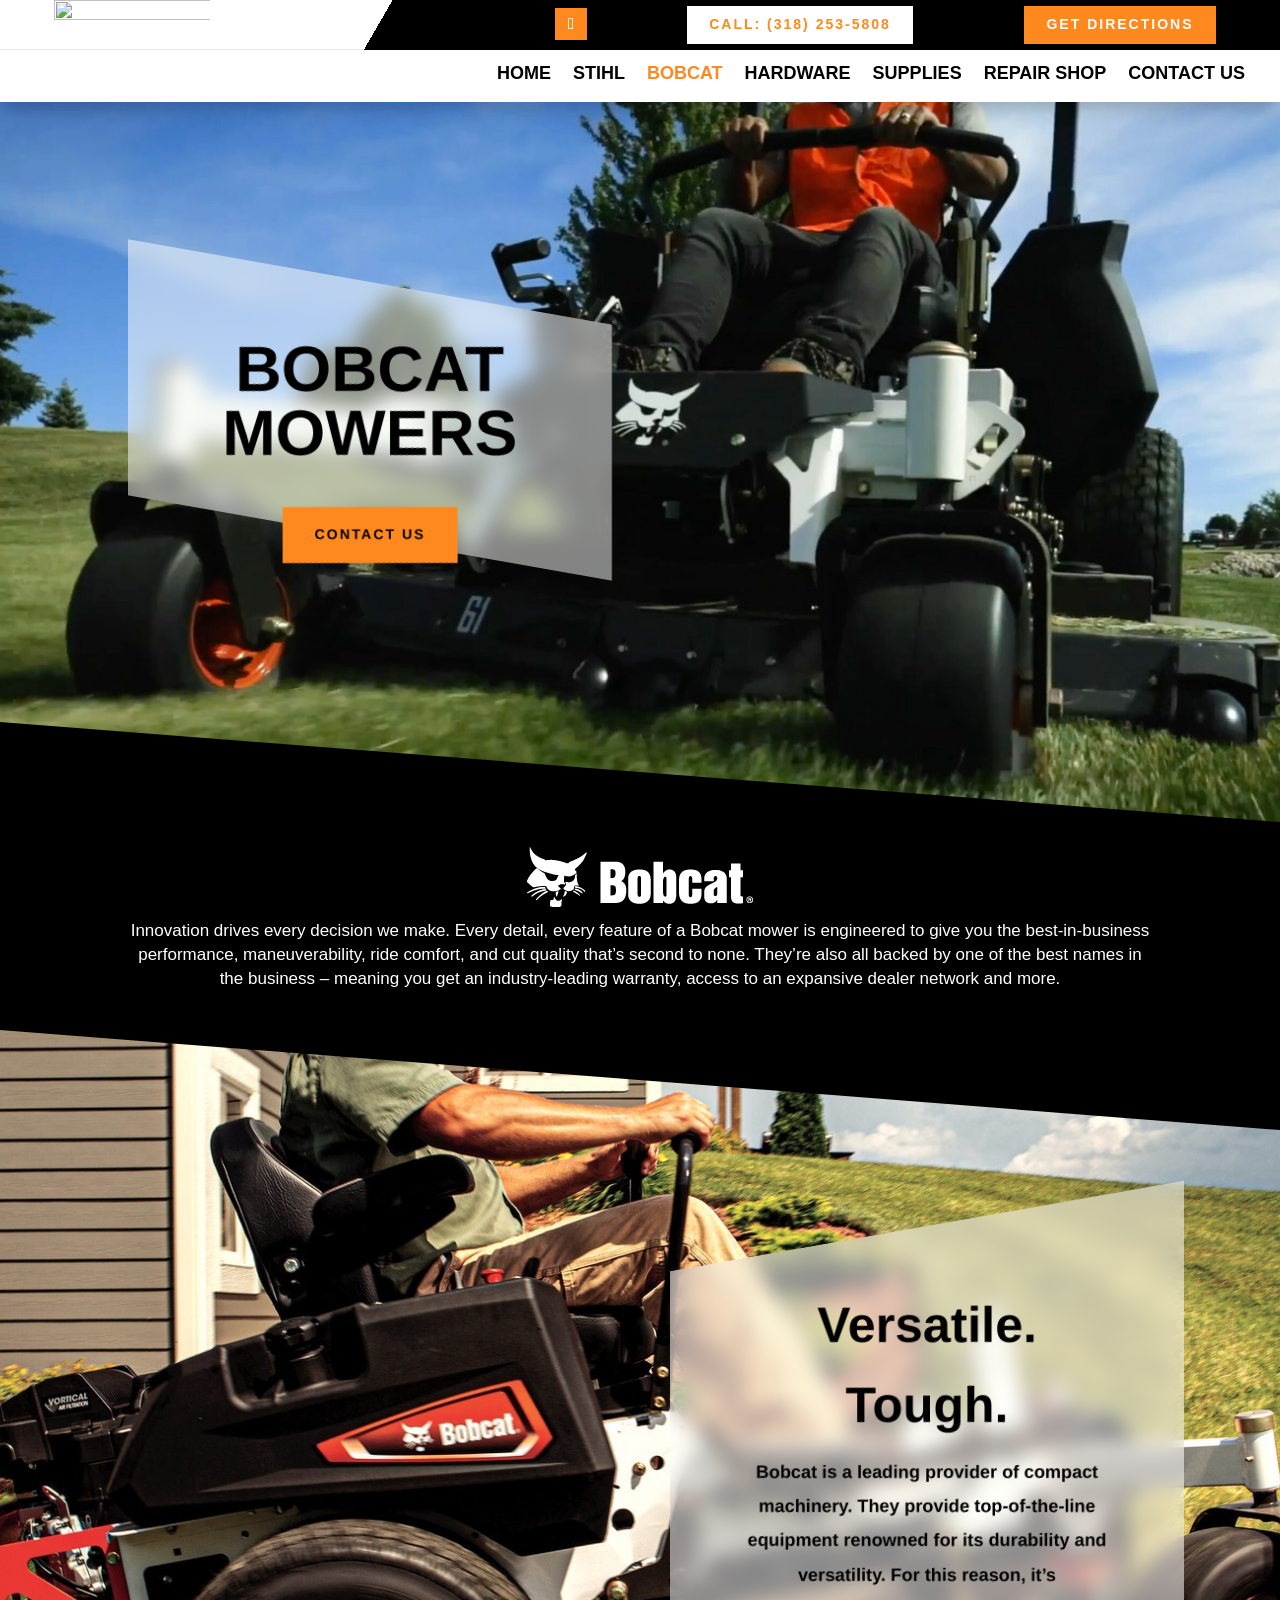
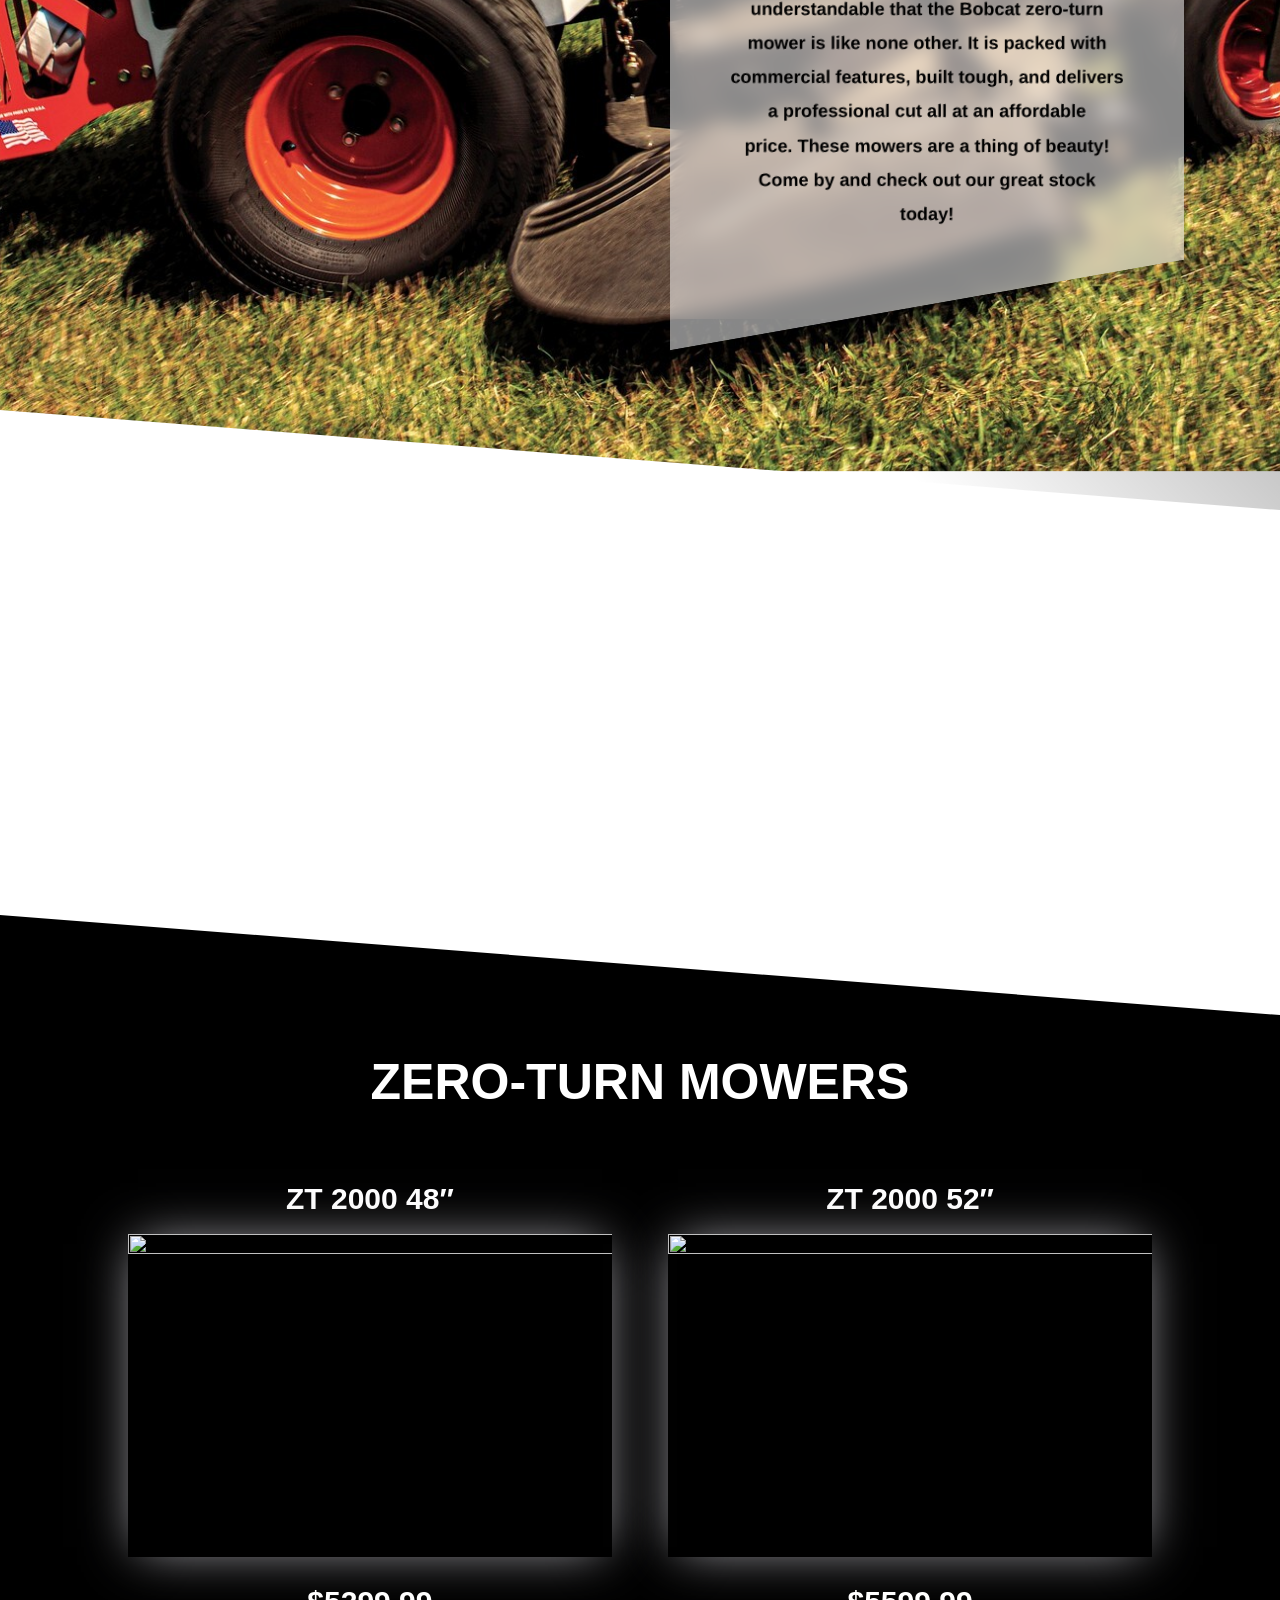
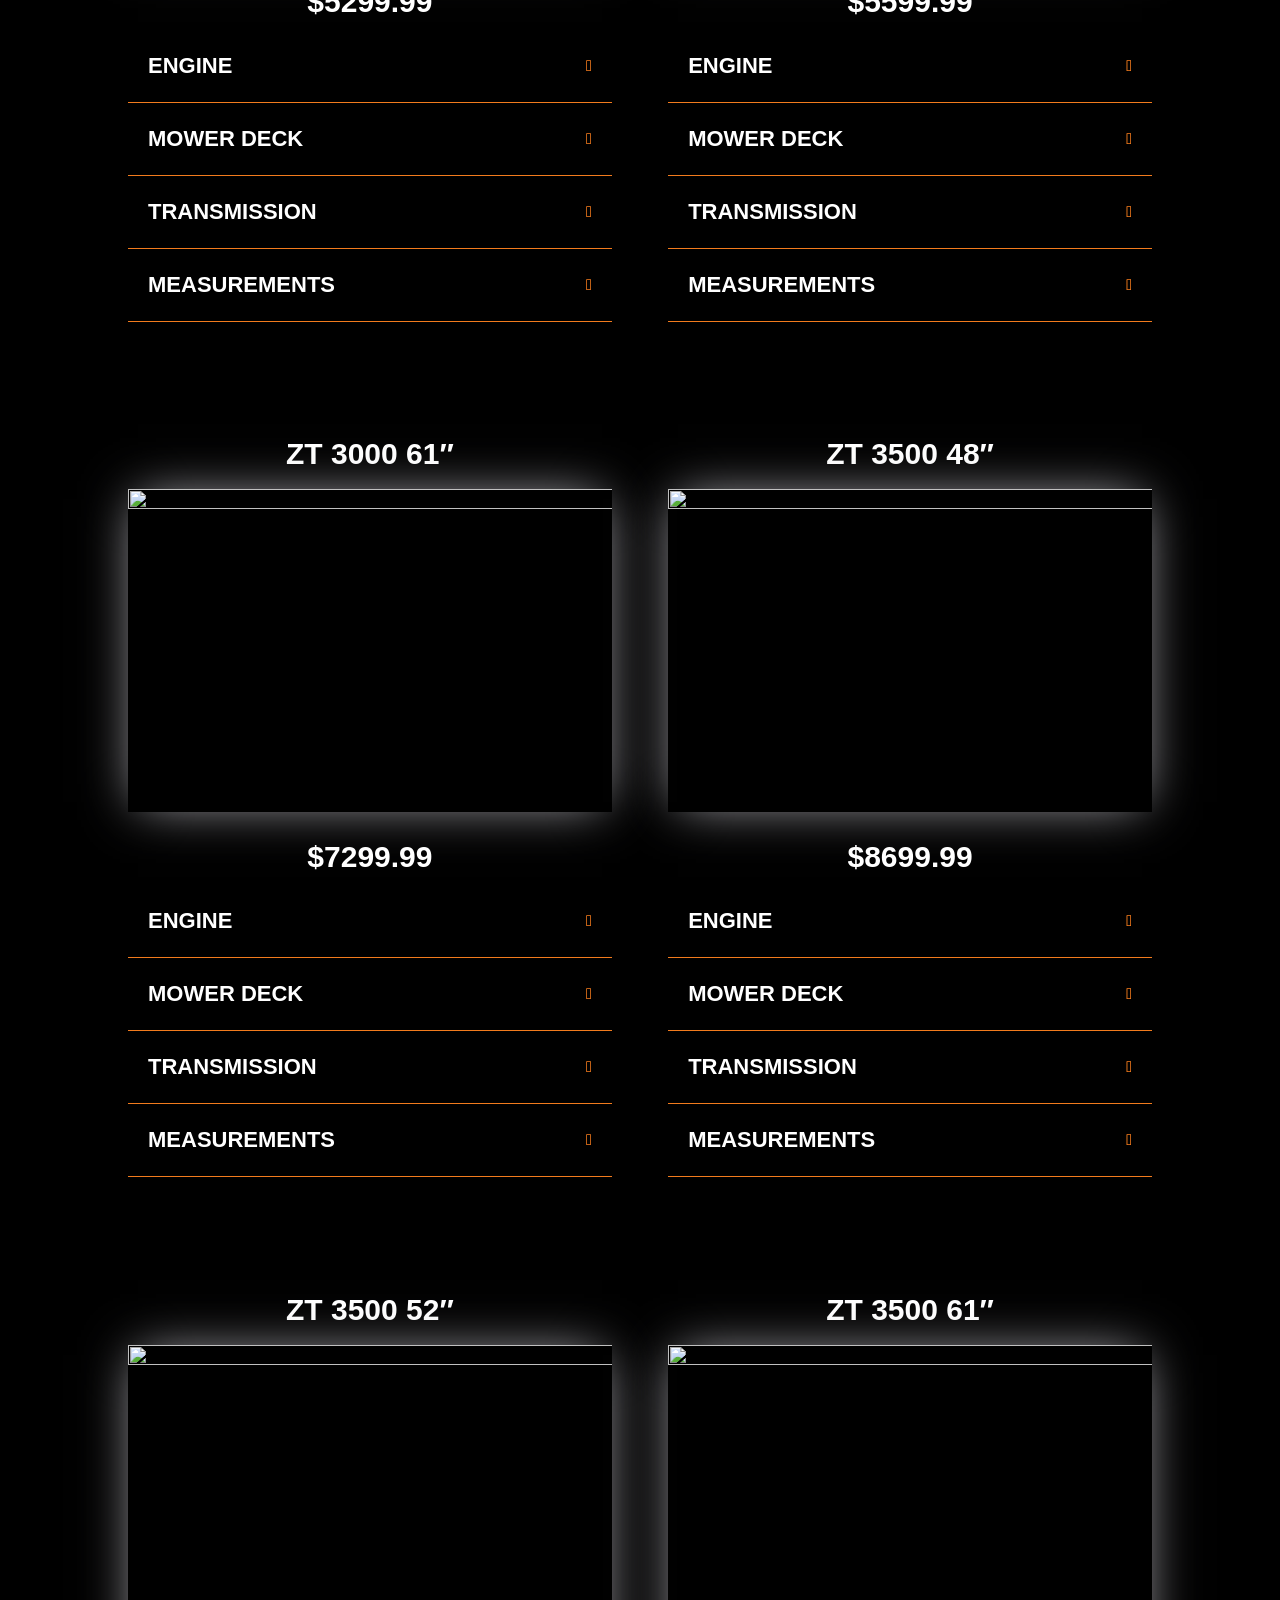
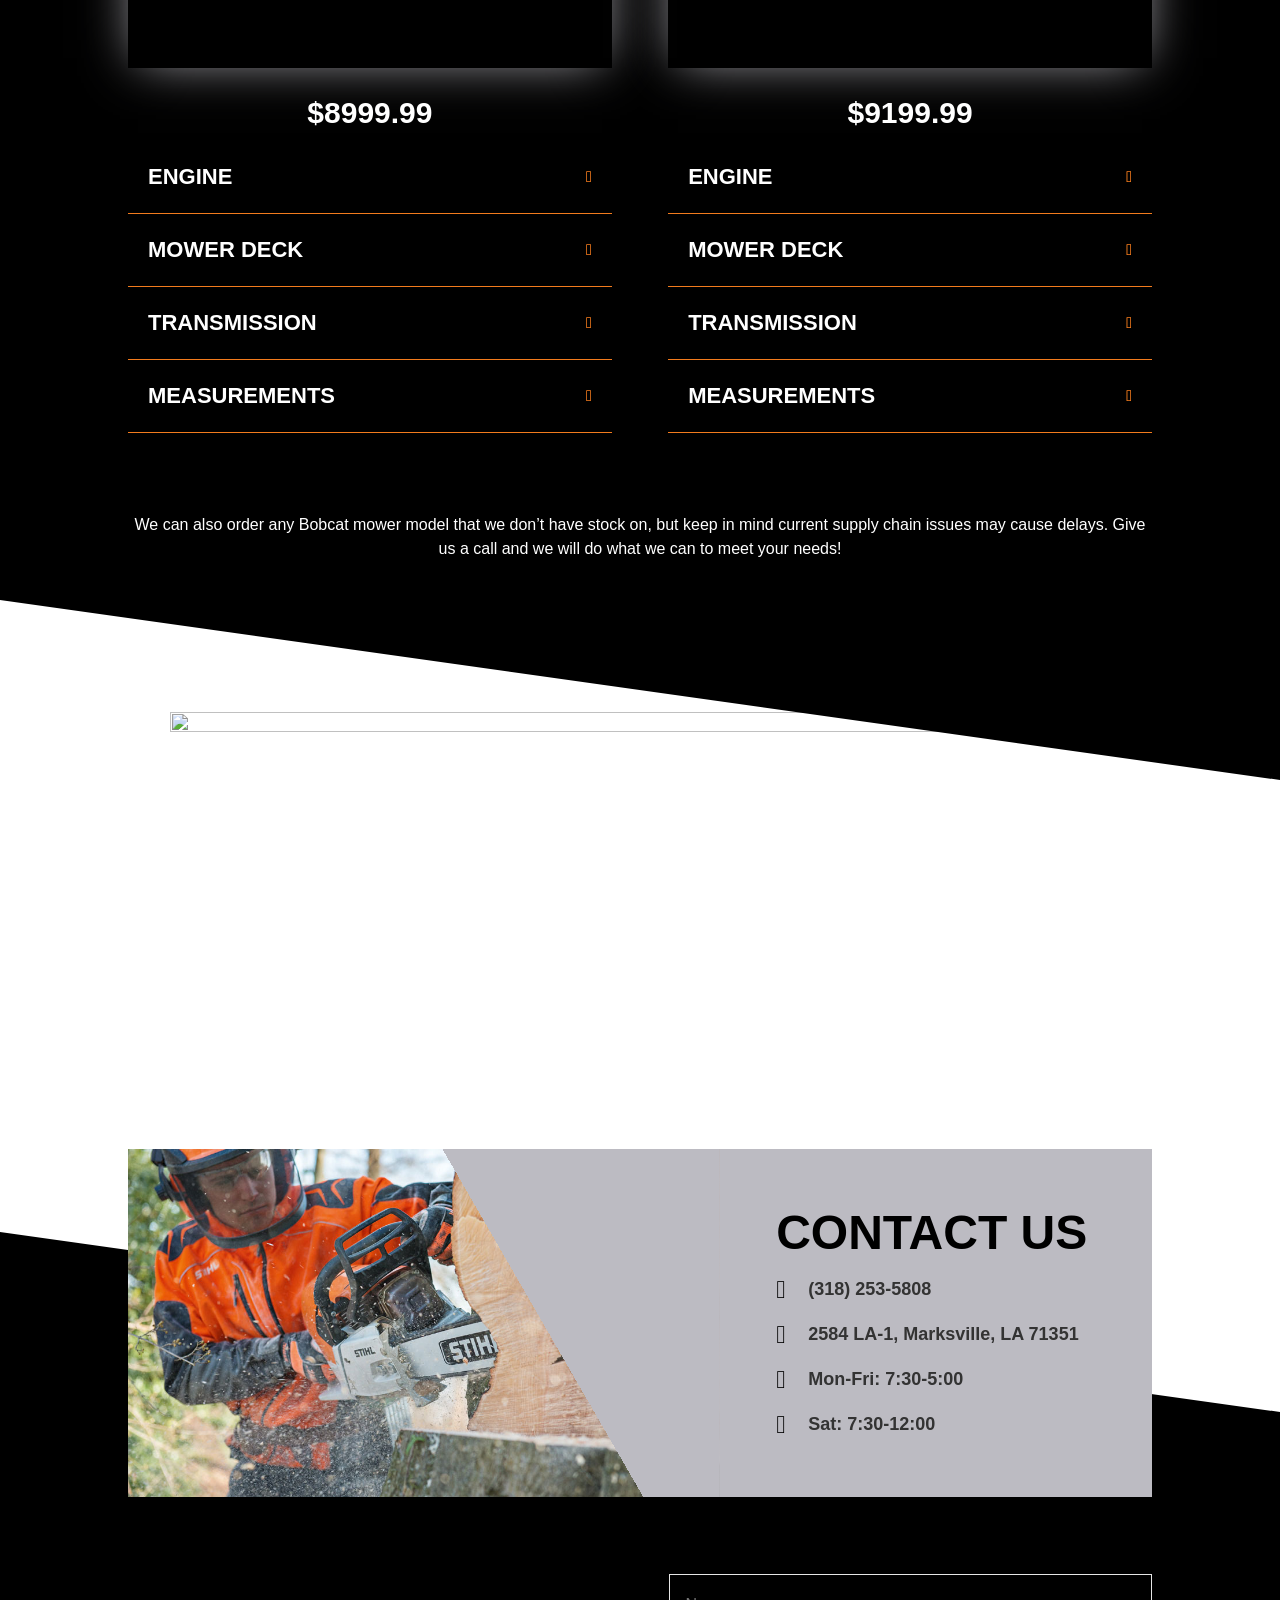
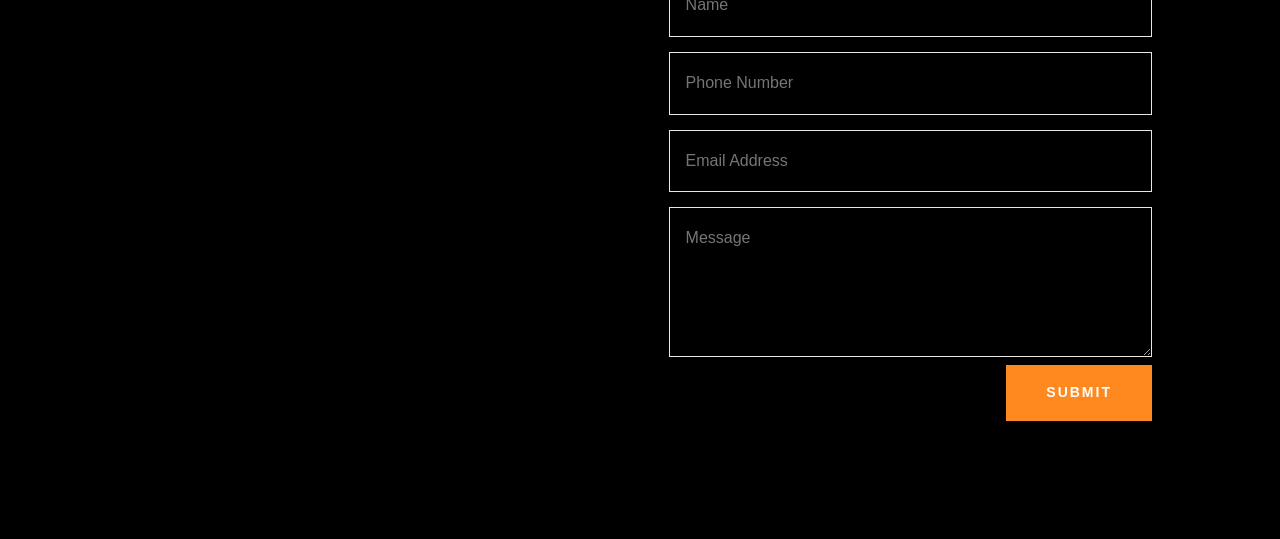
==== bobcat/index.html @ 649ed015 "Static mirror via httrack" ====
<!DOCTYPE html>
<html lang="en-US">

<!-- Mirrored from ivysla.com/bobcat/ by HTTrack Website Copier/3.x [XR&CO'2014], Tue, 16 Jun 2026 20:33:41 GMT -->
<!-- Added by HTTrack --><meta http-equiv="content-type" content="text/html;charset=UTF-8" /><!-- /Added by HTTrack -->
<head>
	<meta charset="UTF-8" />
<meta http-equiv="X-UA-Compatible" content="IE=edge">
	<link rel="pingback" href="../xmlrpc.html" />

	<script type="text/javascript">
		document.documentElement.className = 'js';
	</script>
	
	<title>Bobcat | IVY&#039;S</title>
<link rel="preconnect" href="https://fonts.gstatic.com/" crossorigin /><style id="et-divi-open-sans-inline-css">/* Original: https://fonts.googleapis.com/css?family=Open+Sans:300italic,400italic,600italic,700italic,800italic,400,300,600,700,800&#038;subset=latin,latin-ext&#038;display=swap *//* User Agent: Mozilla/5.0 (Unknown; Linux x86_64) AppleWebKit/538.1 (KHTML, like Gecko) Safari/538.1 Daum/4.1 */@font-face {font-family: 'Open Sans';font-style: italic;font-weight: 300;font-stretch: normal;font-display: swap;src: url(../../fonts.gstatic.com/s/opensans/v44/memQYaGs126MiZpBA-UFUIcVXSCEkx2cmqvXlWq8tWZ0Pw86hd0Rk5hkWV4exQ.ttf) format('truetype');}@font-face {font-family: 'Open Sans';font-style: italic;font-weight: 400;font-stretch: normal;font-display: swap;src: url(https://fonts.gstatic.com/s/opensans/v44/memQYaGs126MiZpBA-UFUIcVXSCEkx2cmqvXlWq8tWZ0Pw86hd0Rk8ZkWV4exQ.ttf) format('truetype');}@font-face {font-family: 'Open Sans';font-style: italic;font-weight: 600;font-stretch: normal;font-display: swap;src: url(https://fonts.gstatic.com/s/opensans/v44/memQYaGs126MiZpBA-UFUIcVXSCEkx2cmqvXlWq8tWZ0Pw86hd0RkxhjWV4exQ.ttf) format('truetype');}@font-face {font-family: 'Open Sans';font-style: italic;font-weight: 700;font-stretch: normal;font-display: swap;src: url(https://fonts.gstatic.com/s/opensans/v44/memQYaGs126MiZpBA-UFUIcVXSCEkx2cmqvXlWq8tWZ0Pw86hd0RkyFjWV4exQ.ttf) format('truetype');}@font-face {font-family: 'Open Sans';font-style: italic;font-weight: 800;font-stretch: normal;font-display: swap;src: url(https://fonts.gstatic.com/s/opensans/v44/memQYaGs126MiZpBA-UFUIcVXSCEkx2cmqvXlWq8tWZ0Pw86hd0Rk0ZjWV4exQ.ttf) format('truetype');}@font-face {font-family: 'Open Sans';font-style: normal;font-weight: 300;font-stretch: normal;font-display: swap;src: url(https://fonts.gstatic.com/s/opensans/v44/memSYaGs126MiZpBA-UvWbX2vVnXBbObj2OVZyOOSr4dVJWUgsiH0B4uaVc.ttf) format('truetype');}@font-face {font-family: 'Open Sans';font-style: normal;font-weight: 400;font-stretch: normal;font-display: swap;src: url(https://fonts.gstatic.com/s/opensans/v44/memSYaGs126MiZpBA-UvWbX2vVnXBbObj2OVZyOOSr4dVJWUgsjZ0B4uaVc.ttf) format('truetype');}@font-face {font-family: 'Open Sans';font-style: normal;font-weight: 600;font-stretch: normal;font-display: swap;src: url(https://fonts.gstatic.com/s/opensans/v44/memSYaGs126MiZpBA-UvWbX2vVnXBbObj2OVZyOOSr4dVJWUgsgH1x4uaVc.ttf) format('truetype');}@font-face {font-family: 'Open Sans';font-style: normal;font-weight: 700;font-stretch: normal;font-display: swap;src: url(https://fonts.gstatic.com/s/opensans/v44/memSYaGs126MiZpBA-UvWbX2vVnXBbObj2OVZyOOSr4dVJWUgsg-1x4uaVc.ttf) format('truetype');}@font-face {font-family: 'Open Sans';font-style: normal;font-weight: 800;font-stretch: normal;font-display: swap;src: url(https://fonts.gstatic.com/s/opensans/v44/memSYaGs126MiZpBA-UvWbX2vVnXBbObj2OVZyOOSr4dVJWUgshZ1x4uaVc.ttf) format('truetype');}/* User Agent: Mozilla/5.0 (Windows NT 6.1; WOW64; rv:27.0) Gecko/20100101 Firefox/27.0 */@font-face {font-family: 'Open Sans';font-style: italic;font-weight: 300;font-stretch: normal;font-display: swap;src: url(https://fonts.gstatic.com/s/opensans/v44/memQYaGs126MiZpBA-UFUIcVXSCEkx2cmqvXlWq8tWZ0Pw86hd0Rk5hkWV4exg.woff) format('woff');}@font-face {font-family: 'Open Sans';font-style: italic;font-weight: 400;font-stretch: normal;font-display: swap;src: url(https://fonts.gstatic.com/s/opensans/v44/memQYaGs126MiZpBA-UFUIcVXSCEkx2cmqvXlWq8tWZ0Pw86hd0Rk8ZkWV4exg.woff) format('woff');}@font-face {font-family: 'Open Sans';font-style: italic;font-weight: 600;font-stretch: normal;font-display: swap;src: url(https://fonts.gstatic.com/s/opensans/v44/memQYaGs126MiZpBA-UFUIcVXSCEkx2cmqvXlWq8tWZ0Pw86hd0RkxhjWV4exg.woff) format('woff');}@font-face {font-family: 'Open Sans';font-style: italic;font-weight: 700;font-stretch: normal;font-display: swap;src: url(https://fonts.gstatic.com/s/opensans/v44/memQYaGs126MiZpBA-UFUIcVXSCEkx2cmqvXlWq8tWZ0Pw86hd0RkyFjWV4exg.woff) format('woff');}@font-face {font-family: 'Open Sans';font-style: italic;font-weight: 800;font-stretch: normal;font-display: swap;src: url(https://fonts.gstatic.com/s/opensans/v44/memQYaGs126MiZpBA-UFUIcVXSCEkx2cmqvXlWq8tWZ0Pw86hd0Rk0ZjWV4exg.woff) format('woff');}@font-face {font-family: 'Open Sans';font-style: normal;font-weight: 300;font-stretch: normal;font-display: swap;src: url(https://fonts.gstatic.com/s/opensans/v44/memSYaGs126MiZpBA-UvWbX2vVnXBbObj2OVZyOOSr4dVJWUgsiH0B4uaVQ.woff) format('woff');}@font-face {font-family: 'Open Sans';font-style: normal;font-weight: 400;font-stretch: normal;font-display: swap;src: url(https://fonts.gstatic.com/s/opensans/v44/memSYaGs126MiZpBA-UvWbX2vVnXBbObj2OVZyOOSr4dVJWUgsjZ0B4uaVQ.woff) format('woff');}@font-face {font-family: 'Open Sans';font-style: normal;font-weight: 600;font-stretch: normal;font-display: swap;src: url(https://fonts.gstatic.com/s/opensans/v44/memSYaGs126MiZpBA-UvWbX2vVnXBbObj2OVZyOOSr4dVJWUgsgH1x4uaVQ.woff) format('woff');}@font-face {font-family: 'Open Sans';font-style: normal;font-weight: 700;font-stretch: normal;font-display: swap;src: url(https://fonts.gstatic.com/s/opensans/v44/memSYaGs126MiZpBA-UvWbX2vVnXBbObj2OVZyOOSr4dVJWUgsg-1x4uaVQ.woff) format('woff');}@font-face {font-family: 'Open Sans';font-style: normal;font-weight: 800;font-stretch: normal;font-display: swap;src: url(https://fonts.gstatic.com/s/opensans/v44/memSYaGs126MiZpBA-UvWbX2vVnXBbObj2OVZyOOSr4dVJWUgshZ1x4uaVQ.woff) format('woff');}/* User Agent: Mozilla/5.0 (Windows NT 6.3; rv:39.0) Gecko/20100101 Firefox/39.0 */@font-face {font-family: 'Open Sans';font-style: italic;font-weight: 300;font-stretch: normal;font-display: swap;src: url(https://fonts.gstatic.com/s/opensans/v44/memQYaGs126MiZpBA-UFUIcVXSCEkx2cmqvXlWq8tWZ0Pw86hd0Rk5hkWV4ewA.woff2) format('woff2');}@font-face {font-family: 'Open Sans';font-style: italic;font-weight: 400;font-stretch: normal;font-display: swap;src: url(https://fonts.gstatic.com/s/opensans/v44/memQYaGs126MiZpBA-UFUIcVXSCEkx2cmqvXlWq8tWZ0Pw86hd0Rk8ZkWV4ewA.woff2) format('woff2');}@font-face {font-family: 'Open Sans';font-style: italic;font-weight: 600;font-stretch: normal;font-display: swap;src: url(https://fonts.gstatic.com/s/opensans/v44/memQYaGs126MiZpBA-UFUIcVXSCEkx2cmqvXlWq8tWZ0Pw86hd0RkxhjWV4ewA.woff2) format('woff2');}@font-face {font-family: 'Open Sans';font-style: italic;font-weight: 700;font-stretch: normal;font-display: swap;src: url(https://fonts.gstatic.com/s/opensans/v44/memQYaGs126MiZpBA-UFUIcVXSCEkx2cmqvXlWq8tWZ0Pw86hd0RkyFjWV4ewA.woff2) format('woff2');}@font-face {font-family: 'Open Sans';font-style: italic;font-weight: 800;font-stretch: normal;font-display: swap;src: url(https://fonts.gstatic.com/s/opensans/v44/memQYaGs126MiZpBA-UFUIcVXSCEkx2cmqvXlWq8tWZ0Pw86hd0Rk0ZjWV4ewA.woff2) format('woff2');}@font-face {font-family: 'Open Sans';font-style: normal;font-weight: 300;font-stretch: normal;font-display: swap;src: url(https://fonts.gstatic.com/s/opensans/v44/memSYaGs126MiZpBA-UvWbX2vVnXBbObj2OVZyOOSr4dVJWUgsiH0B4uaVI.woff2) format('woff2');}@font-face {font-family: 'Open Sans';font-style: normal;font-weight: 400;font-stretch: normal;font-display: swap;src: url(https://fonts.gstatic.com/s/opensans/v44/memSYaGs126MiZpBA-UvWbX2vVnXBbObj2OVZyOOSr4dVJWUgsjZ0B4uaVI.woff2) format('woff2');}@font-face {font-family: 'Open Sans';font-style: normal;font-weight: 600;font-stretch: normal;font-display: swap;src: url(https://fonts.gstatic.com/s/opensans/v44/memSYaGs126MiZpBA-UvWbX2vVnXBbObj2OVZyOOSr4dVJWUgsgH1x4uaVI.woff2) format('woff2');}@font-face {font-family: 'Open Sans';font-style: normal;font-weight: 700;font-stretch: normal;font-display: swap;src: url(https://fonts.gstatic.com/s/opensans/v44/memSYaGs126MiZpBA-UvWbX2vVnXBbObj2OVZyOOSr4dVJWUgsg-1x4uaVI.woff2) format('woff2');}@font-face {font-family: 'Open Sans';font-style: normal;font-weight: 800;font-stretch: normal;font-display: swap;src: url(https://fonts.gstatic.com/s/opensans/v44/memSYaGs126MiZpBA-UvWbX2vVnXBbObj2OVZyOOSr4dVJWUgshZ1x4uaVI.woff2) format('woff2');}</style><style id="et-builder-googlefonts-cached-inline">/* Original: https://fonts.googleapis.com/css?family=Work+Sans:100,200,300,regular,500,600,700,800,900,100italic,200italic,300italic,italic,500italic,600italic,700italic,800italic,900italic|IBM+Plex+Sans:100,100italic,200,200italic,300,300italic,regular,italic,500,500italic,600,600italic,700,700italic|Poppins:100,100italic,200,200italic,300,300italic,regular,italic,500,500italic,600,600italic,700,700italic,800,800italic,900,900italic&#038;subset=latin,latin-ext&#038;display=swap *//* User Agent: Mozilla/5.0 (Unknown; Linux x86_64) AppleWebKit/538.1 (KHTML, like Gecko) Safari/538.1 Daum/4.1 */@font-face {font-family: 'IBM Plex Sans';font-style: italic;font-weight: 100;font-stretch: normal;font-display: swap;src: url(../../fonts.gstatic.com/s/ibmplexsans/v23/zYXEKVElMYYaJe8bpLHnCwDKhdTEG46kmUZQCX598fQbM4jw8V78x9OWIhqbQpg0voc.ttf) format('truetype');}@font-face {font-family: 'IBM Plex Sans';font-style: italic;font-weight: 200;font-stretch: normal;font-display: swap;src: url(https://fonts.gstatic.com/s/ibmplexsans/v23/zYXEKVElMYYaJe8bpLHnCwDKhdTEG46kmUZQCX598fQbM4jw8V78x9OWIhobQ5g0voc.ttf) format('truetype');}@font-face {font-family: 'IBM Plex Sans';font-style: italic;font-weight: 300;font-stretch: normal;font-display: swap;src: url(https://fonts.gstatic.com/s/ibmplexsans/v23/zYXEKVElMYYaJe8bpLHnCwDKhdTEG46kmUZQCX598fQbM4jw8V78x9OWIhrFQ5g0voc.ttf) format('truetype');}@font-face {font-family: 'IBM Plex Sans';font-style: italic;font-weight: 400;font-stretch: normal;font-display: swap;src: url(https://fonts.gstatic.com/s/ibmplexsans/v23/zYXEKVElMYYaJe8bpLHnCwDKhdTEG46kmUZQCX598fQbM4jw8V78x9OWIhqbQ5g0voc.ttf) format('truetype');}@font-face {font-family: 'IBM Plex Sans';font-style: italic;font-weight: 500;font-stretch: normal;font-display: swap;src: url(https://fonts.gstatic.com/s/ibmplexsans/v23/zYXEKVElMYYaJe8bpLHnCwDKhdTEG46kmUZQCX598fQbM4jw8V78x9OWIhqpQ5g0voc.ttf) format('truetype');}@font-face {font-family: 'IBM Plex Sans';font-style: italic;font-weight: 600;font-stretch: normal;font-display: swap;src: url(https://fonts.gstatic.com/s/ibmplexsans/v23/zYXEKVElMYYaJe8bpLHnCwDKhdTEG46kmUZQCX598fQbM4jw8V78x9OWIhpFRJg0voc.ttf) format('truetype');}@font-face {font-family: 'IBM Plex Sans';font-style: italic;font-weight: 700;font-stretch: normal;font-display: swap;src: url(https://fonts.gstatic.com/s/ibmplexsans/v23/zYXEKVElMYYaJe8bpLHnCwDKhdTEG46kmUZQCX598fQbM4jw8V78x9OWIhp8RJg0voc.ttf) format('truetype');}@font-face {font-family: 'IBM Plex Sans';font-style: normal;font-weight: 100;font-stretch: normal;font-display: swap;src: url(https://fonts.gstatic.com/s/ibmplexsans/v23/zYXGKVElMYYaJe8bpLHnCwDKr932-G7dytD-Dmu1swZSAXcomDVmadSD6lhDCag9.ttf) format('truetype');}@font-face {font-family: 'IBM Plex Sans';font-style: normal;font-weight: 200;font-stretch: normal;font-display: swap;src: url(https://fonts.gstatic.com/s/ibmplexsans/v23/zYXGKVElMYYaJe8bpLHnCwDKr932-G7dytD-Dmu1swZSAXcomDVmadSDallDCag9.ttf) format('truetype');}@font-face {font-family: 'IBM Plex Sans';font-style: normal;font-weight: 300;font-stretch: normal;font-display: swap;src: url(https://fonts.gstatic.com/s/ibmplexsans/v23/zYXGKVElMYYaJe8bpLHnCwDKr932-G7dytD-Dmu1swZSAXcomDVmadSDtFlDCag9.ttf) format('truetype');}@font-face {font-family: 'IBM Plex Sans';font-style: normal;font-weight: 400;font-stretch: normal;font-display: swap;src: url(https://fonts.gstatic.com/s/ibmplexsans/v23/zYXGKVElMYYaJe8bpLHnCwDKr932-G7dytD-Dmu1swZSAXcomDVmadSD6llDCag9.ttf) format('truetype');}@font-face {font-family: 'IBM Plex Sans';font-style: normal;font-weight: 500;font-stretch: normal;font-display: swap;src: url(https://fonts.gstatic.com/s/ibmplexsans/v23/zYXGKVElMYYaJe8bpLHnCwDKr932-G7dytD-Dmu1swZSAXcomDVmadSD2FlDCag9.ttf) format('truetype');}@font-face {font-family: 'IBM Plex Sans';font-style: normal;font-weight: 600;font-stretch: normal;font-display: swap;src: url(https://fonts.gstatic.com/s/ibmplexsans/v23/zYXGKVElMYYaJe8bpLHnCwDKr932-G7dytD-Dmu1swZSAXcomDVmadSDNF5DCag9.ttf) format('truetype');}@font-face {font-family: 'IBM Plex Sans';font-style: normal;font-weight: 700;font-stretch: normal;font-display: swap;src: url(https://fonts.gstatic.com/s/ibmplexsans/v23/zYXGKVElMYYaJe8bpLHnCwDKr932-G7dytD-Dmu1swZSAXcomDVmadSDDV5DCag9.ttf) format('truetype');}@font-face {font-family: 'Poppins';font-style: italic;font-weight: 100;font-display: swap;src: url(https://fonts.gstatic.com/s/poppins/v24/pxiAyp8kv8JHgFVrJJLmE0tMMPc.ttf) format('truetype');}@font-face {font-family: 'Poppins';font-style: italic;font-weight: 200;font-display: swap;src: url(https://fonts.gstatic.com/s/poppins/v24/pxiDyp8kv8JHgFVrJJLmv1pVGdeL.ttf) format('truetype');}@font-face {font-family: 'Poppins';font-style: italic;font-weight: 300;font-display: swap;src: url(https://fonts.gstatic.com/s/poppins/v24/pxiDyp8kv8JHgFVrJJLm21lVGdeL.ttf) format('truetype');}@font-face {font-family: 'Poppins';font-style: italic;font-weight: 400;font-display: swap;src: url(https://fonts.gstatic.com/s/poppins/v24/pxiGyp8kv8JHgFVrJJLufntF.ttf) format('truetype');}@font-face {font-family: 'Poppins';font-style: italic;font-weight: 500;font-display: swap;src: url(https://fonts.gstatic.com/s/poppins/v24/pxiDyp8kv8JHgFVrJJLmg1hVGdeL.ttf) format('truetype');}@font-face {font-family: 'Poppins';font-style: italic;font-weight: 600;font-display: swap;src: url(https://fonts.gstatic.com/s/poppins/v24/pxiDyp8kv8JHgFVrJJLmr19VGdeL.ttf) format('truetype');}@font-face {font-family: 'Poppins';font-style: italic;font-weight: 700;font-display: swap;src: url(https://fonts.gstatic.com/s/poppins/v24/pxiDyp8kv8JHgFVrJJLmy15VGdeL.ttf) format('truetype');}@font-face {font-family: 'Poppins';font-style: italic;font-weight: 800;font-display: swap;src: url(https://fonts.gstatic.com/s/poppins/v24/pxiDyp8kv8JHgFVrJJLm111VGdeL.ttf) format('truetype');}@font-face {font-family: 'Poppins';font-style: italic;font-weight: 900;font-display: swap;src: url(https://fonts.gstatic.com/s/poppins/v24/pxiDyp8kv8JHgFVrJJLm81xVGdeL.ttf) format('truetype');}@font-face {font-family: 'Poppins';font-style: normal;font-weight: 100;font-display: swap;src: url(https://fonts.gstatic.com/s/poppins/v24/pxiGyp8kv8JHgFVrLPTufntF.ttf) format('truetype');}@font-face {font-family: 'Poppins';font-style: normal;font-weight: 200;font-display: swap;src: url(https://fonts.gstatic.com/s/poppins/v24/pxiByp8kv8JHgFVrLFj_Z1JlEA.ttf) format('truetype');}@font-face {font-family: 'Poppins';font-style: normal;font-weight: 300;font-display: swap;src: url(https://fonts.gstatic.com/s/poppins/v24/pxiByp8kv8JHgFVrLDz8Z1JlEA.ttf) format('truetype');}@font-face {font-family: 'Poppins';font-style: normal;font-weight: 400;font-display: swap;src: url(https://fonts.gstatic.com/s/poppins/v24/pxiEyp8kv8JHgFVrJJnedw.ttf) format('truetype');}@font-face {font-family: 'Poppins';font-style: normal;font-weight: 500;font-display: swap;src: url(https://fonts.gstatic.com/s/poppins/v24/pxiByp8kv8JHgFVrLGT9Z1JlEA.ttf) format('truetype');}@font-face {font-family: 'Poppins';font-style: normal;font-weight: 600;font-display: swap;src: url(https://fonts.gstatic.com/s/poppins/v24/pxiByp8kv8JHgFVrLEj6Z1JlEA.ttf) format('truetype');}@font-face {font-family: 'Poppins';font-style: normal;font-weight: 700;font-display: swap;src: url(https://fonts.gstatic.com/s/poppins/v24/pxiByp8kv8JHgFVrLCz7Z1JlEA.ttf) format('truetype');}@font-face {font-family: 'Poppins';font-style: normal;font-weight: 800;font-display: swap;src: url(https://fonts.gstatic.com/s/poppins/v24/pxiByp8kv8JHgFVrLDD4Z1JlEA.ttf) format('truetype');}@font-face {font-family: 'Poppins';font-style: normal;font-weight: 900;font-display: swap;src: url(https://fonts.gstatic.com/s/poppins/v24/pxiByp8kv8JHgFVrLBT5Z1JlEA.ttf) format('truetype');}@font-face {font-family: 'Work Sans';font-style: italic;font-weight: 100;font-display: swap;src: url(https://fonts.gstatic.com/s/worksans/v24/QGY9z_wNahGAdqQ43Rh_ebrnlwyYfEPxPoGU3mo5qofd.ttf) format('truetype');}@font-face {font-family: 'Work Sans';font-style: italic;font-weight: 200;font-display: swap;src: url(https://fonts.gstatic.com/s/worksans/v24/QGY9z_wNahGAdqQ43Rh_ebrnlwyYfEPxPoGUXms5qofd.ttf) format('truetype');}@font-face {font-family: 'Work Sans';font-style: italic;font-weight: 300;font-display: swap;src: url(https://fonts.gstatic.com/s/worksans/v24/QGY9z_wNahGAdqQ43Rh_ebrnlwyYfEPxPoGUgGs5qofd.ttf) format('truetype');}@font-face {font-family: 'Work Sans';font-style: italic;font-weight: 400;font-display: swap;src: url(https://fonts.gstatic.com/s/worksans/v24/QGY9z_wNahGAdqQ43Rh_ebrnlwyYfEPxPoGU3ms5qofd.ttf) format('truetype');}@font-face {font-family: 'Work Sans';font-style: italic;font-weight: 500;font-display: swap;src: url(https://fonts.gstatic.com/s/worksans/v24/QGY9z_wNahGAdqQ43Rh_ebrnlwyYfEPxPoGU7Gs5qofd.ttf) format('truetype');}@font-face {font-family: 'Work Sans';font-style: italic;font-weight: 600;font-display: swap;src: url(https://fonts.gstatic.com/s/worksans/v24/QGY9z_wNahGAdqQ43Rh_ebrnlwyYfEPxPoGUAGw5qofd.ttf) format('truetype');}@font-face {font-family: 'Work Sans';font-style: italic;font-weight: 700;font-display: swap;src: url(https://fonts.gstatic.com/s/worksans/v24/QGY9z_wNahGAdqQ43Rh_ebrnlwyYfEPxPoGUOWw5qofd.ttf) format('truetype');}@font-face {font-family: 'Work Sans';font-style: italic;font-weight: 800;font-display: swap;src: url(https://fonts.gstatic.com/s/worksans/v24/QGY9z_wNahGAdqQ43Rh_ebrnlwyYfEPxPoGUXmw5qofd.ttf) format('truetype');}@font-face {font-family: 'Work Sans';font-style: italic;font-weight: 900;font-display: swap;src: url(https://fonts.gstatic.com/s/worksans/v24/QGY9z_wNahGAdqQ43Rh_ebrnlwyYfEPxPoGUd2w5qofd.ttf) format('truetype');}@font-face {font-family: 'Work Sans';font-style: normal;font-weight: 100;font-display: swap;src: url(https://fonts.gstatic.com/s/worksans/v24/QGY_z_wNahGAdqQ43RhVcIgYT2Xz5u32K0nWBiEJow.ttf) format('truetype');}@font-face {font-family: 'Work Sans';font-style: normal;font-weight: 200;font-display: swap;src: url(https://fonts.gstatic.com/s/worksans/v24/QGY_z_wNahGAdqQ43RhVcIgYT2Xz5u32K8nXBiEJow.ttf) format('truetype');}@font-face {font-family: 'Work Sans';font-style: normal;font-weight: 300;font-display: swap;src: url(https://fonts.gstatic.com/s/worksans/v24/QGY_z_wNahGAdqQ43RhVcIgYT2Xz5u32KxfXBiEJow.ttf) format('truetype');}@font-face {font-family: 'Work Sans';font-style: normal;font-weight: 400;font-display: swap;src: url(https://fonts.gstatic.com/s/worksans/v24/QGY_z_wNahGAdqQ43RhVcIgYT2Xz5u32K0nXBiEJow.ttf) format('truetype');}@font-face {font-family: 'Work Sans';font-style: normal;font-weight: 500;font-display: swap;src: url(https://fonts.gstatic.com/s/worksans/v24/QGY_z_wNahGAdqQ43RhVcIgYT2Xz5u32K3vXBiEJow.ttf) format('truetype');}@font-face {font-family: 'Work Sans';font-style: normal;font-weight: 600;font-display: swap;src: url(https://fonts.gstatic.com/s/worksans/v24/QGY_z_wNahGAdqQ43RhVcIgYT2Xz5u32K5fQBiEJow.ttf) format('truetype');}@font-face {font-family: 'Work Sans';font-style: normal;font-weight: 700;font-display: swap;src: url(https://fonts.gstatic.com/s/worksans/v24/QGY_z_wNahGAdqQ43RhVcIgYT2Xz5u32K67QBiEJow.ttf) format('truetype');}@font-face {font-family: 'Work Sans';font-style: normal;font-weight: 800;font-display: swap;src: url(https://fonts.gstatic.com/s/worksans/v24/QGY_z_wNahGAdqQ43RhVcIgYT2Xz5u32K8nQBiEJow.ttf) format('truetype');}@font-face {font-family: 'Work Sans';font-style: normal;font-weight: 900;font-display: swap;src: url(https://fonts.gstatic.com/s/worksans/v24/QGY_z_wNahGAdqQ43RhVcIgYT2Xz5u32K-DQBiEJow.ttf) format('truetype');}/* User Agent: Mozilla/5.0 (Windows NT 6.1; WOW64; rv:27.0) Gecko/20100101 Firefox/27.0 */@font-face {font-family: 'IBM Plex Sans';font-style: italic;font-weight: 100;font-stretch: normal;font-display: swap;src: url(https://fonts.gstatic.com/s/ibmplexsans/v23/zYXEKVElMYYaJe8bpLHnCwDKhdTEG46kmUZQCX598fQbM4jw8V78x9OWIhqbQpg0voQ.woff) format('woff');}@font-face {font-family: 'IBM Plex Sans';font-style: italic;font-weight: 200;font-stretch: normal;font-display: swap;src: url(https://fonts.gstatic.com/s/ibmplexsans/v23/zYXEKVElMYYaJe8bpLHnCwDKhdTEG46kmUZQCX598fQbM4jw8V78x9OWIhobQ5g0voQ.woff) format('woff');}@font-face {font-family: 'IBM Plex Sans';font-style: italic;font-weight: 300;font-stretch: normal;font-display: swap;src: url(https://fonts.gstatic.com/s/ibmplexsans/v23/zYXEKVElMYYaJe8bpLHnCwDKhdTEG46kmUZQCX598fQbM4jw8V78x9OWIhrFQ5g0voQ.woff) format('woff');}@font-face {font-family: 'IBM Plex Sans';font-style: italic;font-weight: 400;font-stretch: normal;font-display: swap;src: url(https://fonts.gstatic.com/s/ibmplexsans/v23/zYXEKVElMYYaJe8bpLHnCwDKhdTEG46kmUZQCX598fQbM4jw8V78x9OWIhqbQ5g0voQ.woff) format('woff');}@font-face {font-family: 'IBM Plex Sans';font-style: italic;font-weight: 500;font-stretch: normal;font-display: swap;src: url(https://fonts.gstatic.com/s/ibmplexsans/v23/zYXEKVElMYYaJe8bpLHnCwDKhdTEG46kmUZQCX598fQbM4jw8V78x9OWIhqpQ5g0voQ.woff) format('woff');}@font-face {font-family: 'IBM Plex Sans';font-style: italic;font-weight: 600;font-stretch: normal;font-display: swap;src: url(https://fonts.gstatic.com/s/ibmplexsans/v23/zYXEKVElMYYaJe8bpLHnCwDKhdTEG46kmUZQCX598fQbM4jw8V78x9OWIhpFRJg0voQ.woff) format('woff');}@font-face {font-family: 'IBM Plex Sans';font-style: italic;font-weight: 700;font-stretch: normal;font-display: swap;src: url(https://fonts.gstatic.com/s/ibmplexsans/v23/zYXEKVElMYYaJe8bpLHnCwDKhdTEG46kmUZQCX598fQbM4jw8V78x9OWIhp8RJg0voQ.woff) format('woff');}@font-face {font-family: 'IBM Plex Sans';font-style: normal;font-weight: 100;font-stretch: normal;font-display: swap;src: url(https://fonts.gstatic.com/s/ibmplexsans/v23/zYXGKVElMYYaJe8bpLHnCwDKr932-G7dytD-Dmu1swZSAXcomDVmadSD6lhDCag-.woff) format('woff');}@font-face {font-family: 'IBM Plex Sans';font-style: normal;font-weight: 200;font-stretch: normal;font-display: swap;src: url(https://fonts.gstatic.com/s/ibmplexsans/v23/zYXGKVElMYYaJe8bpLHnCwDKr932-G7dytD-Dmu1swZSAXcomDVmadSDallDCag-.woff) format('woff');}@font-face {font-family: 'IBM Plex Sans';font-style: normal;font-weight: 300;font-stretch: normal;font-display: swap;src: url(https://fonts.gstatic.com/s/ibmplexsans/v23/zYXGKVElMYYaJe8bpLHnCwDKr932-G7dytD-Dmu1swZSAXcomDVmadSDtFlDCag-.woff) format('woff');}@font-face {font-family: 'IBM Plex Sans';font-style: normal;font-weight: 400;font-stretch: normal;font-display: swap;src: url(https://fonts.gstatic.com/s/ibmplexsans/v23/zYXGKVElMYYaJe8bpLHnCwDKr932-G7dytD-Dmu1swZSAXcomDVmadSD6llDCag-.woff) format('woff');}@font-face {font-family: 'IBM Plex Sans';font-style: normal;font-weight: 500;font-stretch: normal;font-display: swap;src: url(https://fonts.gstatic.com/s/ibmplexsans/v23/zYXGKVElMYYaJe8bpLHnCwDKr932-G7dytD-Dmu1swZSAXcomDVmadSD2FlDCag-.woff) format('woff');}@font-face {font-family: 'IBM Plex Sans';font-style: normal;font-weight: 600;font-stretch: normal;font-display: swap;src: url(https://fonts.gstatic.com/s/ibmplexsans/v23/zYXGKVElMYYaJe8bpLHnCwDKr932-G7dytD-Dmu1swZSAXcomDVmadSDNF5DCag-.woff) format('woff');}@font-face {font-family: 'IBM Plex Sans';font-style: normal;font-weight: 700;font-stretch: normal;font-display: swap;src: url(https://fonts.gstatic.com/s/ibmplexsans/v23/zYXGKVElMYYaJe8bpLHnCwDKr932-G7dytD-Dmu1swZSAXcomDVmadSDDV5DCag-.woff) format('woff');}@font-face {font-family: 'Poppins';font-style: italic;font-weight: 100;font-display: swap;src: url(https://fonts.gstatic.com/s/poppins/v24/pxiAyp8kv8JHgFVrJJLmE0tMMPQ.woff) format('woff');}@font-face {font-family: 'Poppins';font-style: italic;font-weight: 200;font-display: swap;src: url(https://fonts.gstatic.com/s/poppins/v24/pxiDyp8kv8JHgFVrJJLmv1pVGdeI.woff) format('woff');}@font-face {font-family: 'Poppins';font-style: italic;font-weight: 300;font-display: swap;src: url(https://fonts.gstatic.com/s/poppins/v24/pxiDyp8kv8JHgFVrJJLm21lVGdeI.woff) format('woff');}@font-face {font-family: 'Poppins';font-style: italic;font-weight: 400;font-display: swap;src: url(https://fonts.gstatic.com/s/poppins/v24/pxiGyp8kv8JHgFVrJJLufntG.woff) format('woff');}@font-face {font-family: 'Poppins';font-style: italic;font-weight: 500;font-display: swap;src: url(https://fonts.gstatic.com/s/poppins/v24/pxiDyp8kv8JHgFVrJJLmg1hVGdeI.woff) format('woff');}@font-face {font-family: 'Poppins';font-style: italic;font-weight: 600;font-display: swap;src: url(https://fonts.gstatic.com/s/poppins/v24/pxiDyp8kv8JHgFVrJJLmr19VGdeI.woff) format('woff');}@font-face {font-family: 'Poppins';font-style: italic;font-weight: 700;font-display: swap;src: url(https://fonts.gstatic.com/s/poppins/v24/pxiDyp8kv8JHgFVrJJLmy15VGdeI.woff) format('woff');}@font-face {font-family: 'Poppins';font-style: italic;font-weight: 800;font-display: swap;src: url(https://fonts.gstatic.com/s/poppins/v24/pxiDyp8kv8JHgFVrJJLm111VGdeI.woff) format('woff');}@font-face {font-family: 'Poppins';font-style: italic;font-weight: 900;font-display: swap;src: url(https://fonts.gstatic.com/s/poppins/v24/pxiDyp8kv8JHgFVrJJLm81xVGdeI.woff) format('woff');}@font-face {font-family: 'Poppins';font-style: normal;font-weight: 100;font-display: swap;src: url(https://fonts.gstatic.com/s/poppins/v24/pxiGyp8kv8JHgFVrLPTufntG.woff) format('woff');}@font-face {font-family: 'Poppins';font-style: normal;font-weight: 200;font-display: swap;src: url(https://fonts.gstatic.com/s/poppins/v24/pxiByp8kv8JHgFVrLFj_Z1JlEw.woff) format('woff');}@font-face {font-family: 'Poppins';font-style: normal;font-weight: 300;font-display: swap;src: url(https://fonts.gstatic.com/s/poppins/v24/pxiByp8kv8JHgFVrLDz8Z1JlEw.woff) format('woff');}@font-face {font-family: 'Poppins';font-style: normal;font-weight: 400;font-display: swap;src: url(https://fonts.gstatic.com/s/poppins/v24/pxiEyp8kv8JHgFVrJJnedA.woff) format('woff');}@font-face {font-family: 'Poppins';font-style: normal;font-weight: 500;font-display: swap;src: url(https://fonts.gstatic.com/s/poppins/v24/pxiByp8kv8JHgFVrLGT9Z1JlEw.woff) format('woff');}@font-face {font-family: 'Poppins';font-style: normal;font-weight: 600;font-display: swap;src: url(https://fonts.gstatic.com/s/poppins/v24/pxiByp8kv8JHgFVrLEj6Z1JlEw.woff) format('woff');}@font-face {font-family: 'Poppins';font-style: normal;font-weight: 700;font-display: swap;src: url(https://fonts.gstatic.com/s/poppins/v24/pxiByp8kv8JHgFVrLCz7Z1JlEw.woff) format('woff');}@font-face {font-family: 'Poppins';font-style: normal;font-weight: 800;font-display: swap;src: url(https://fonts.gstatic.com/s/poppins/v24/pxiByp8kv8JHgFVrLDD4Z1JlEw.woff) format('woff');}@font-face {font-family: 'Poppins';font-style: normal;font-weight: 900;font-display: swap;src: url(https://fonts.gstatic.com/s/poppins/v24/pxiByp8kv8JHgFVrLBT5Z1JlEw.woff) format('woff');}@font-face {font-family: 'Work Sans';font-style: italic;font-weight: 100;font-display: swap;src: url(https://fonts.gstatic.com/s/worksans/v24/QGY9z_wNahGAdqQ43Rh_ebrnlwyYfEPxPoGU3mo5qofe.woff) format('woff');}@font-face {font-family: 'Work Sans';font-style: italic;font-weight: 200;font-display: swap;src: url(https://fonts.gstatic.com/s/worksans/v24/QGY9z_wNahGAdqQ43Rh_ebrnlwyYfEPxPoGUXms5qofe.woff) format('woff');}@font-face {font-family: 'Work Sans';font-style: italic;font-weight: 300;font-display: swap;src: url(https://fonts.gstatic.com/s/worksans/v24/QGY9z_wNahGAdqQ43Rh_ebrnlwyYfEPxPoGUgGs5qofe.woff) format('woff');}@font-face {font-family: 'Work Sans';font-style: italic;font-weight: 400;font-display: swap;src: url(https://fonts.gstatic.com/s/worksans/v24/QGY9z_wNahGAdqQ43Rh_ebrnlwyYfEPxPoGU3ms5qofe.woff) format('woff');}@font-face {font-family: 'Work Sans';font-style: italic;font-weight: 500;font-display: swap;src: url(https://fonts.gstatic.com/s/worksans/v24/QGY9z_wNahGAdqQ43Rh_ebrnlwyYfEPxPoGU7Gs5qofe.woff) format('woff');}@font-face {font-family: 'Work Sans';font-style: italic;font-weight: 600;font-display: swap;src: url(https://fonts.gstatic.com/s/worksans/v24/QGY9z_wNahGAdqQ43Rh_ebrnlwyYfEPxPoGUAGw5qofe.woff) format('woff');}@font-face {font-family: 'Work Sans';font-style: italic;font-weight: 700;font-display: swap;src: url(https://fonts.gstatic.com/s/worksans/v24/QGY9z_wNahGAdqQ43Rh_ebrnlwyYfEPxPoGUOWw5qofe.woff) format('woff');}@font-face {font-family: 'Work Sans';font-style: italic;font-weight: 800;font-display: swap;src: url(https://fonts.gstatic.com/s/worksans/v24/QGY9z_wNahGAdqQ43Rh_ebrnlwyYfEPxPoGUXmw5qofe.woff) format('woff');}@font-face {font-family: 'Work Sans';font-style: italic;font-weight: 900;font-display: swap;src: url(https://fonts.gstatic.com/s/worksans/v24/QGY9z_wNahGAdqQ43Rh_ebrnlwyYfEPxPoGUd2w5qofe.woff) format('woff');}@font-face {font-family: 'Work Sans';font-style: normal;font-weight: 100;font-display: swap;src: url(https://fonts.gstatic.com/s/worksans/v24/QGY_z_wNahGAdqQ43RhVcIgYT2Xz5u32K0nWBiEJoA.woff) format('woff');}@font-face {font-family: 'Work Sans';font-style: normal;font-weight: 200;font-display: swap;src: url(https://fonts.gstatic.com/s/worksans/v24/QGY_z_wNahGAdqQ43RhVcIgYT2Xz5u32K8nXBiEJoA.woff) format('woff');}@font-face {font-family: 'Work Sans';font-style: normal;font-weight: 300;font-display: swap;src: url(https://fonts.gstatic.com/s/worksans/v24/QGY_z_wNahGAdqQ43RhVcIgYT2Xz5u32KxfXBiEJoA.woff) format('woff');}@font-face {font-family: 'Work Sans';font-style: normal;font-weight: 400;font-display: swap;src: url(https://fonts.gstatic.com/s/worksans/v24/QGY_z_wNahGAdqQ43RhVcIgYT2Xz5u32K0nXBiEJoA.woff) format('woff');}@font-face {font-family: 'Work Sans';font-style: normal;font-weight: 500;font-display: swap;src: url(https://fonts.gstatic.com/s/worksans/v24/QGY_z_wNahGAdqQ43RhVcIgYT2Xz5u32K3vXBiEJoA.woff) format('woff');}@font-face {font-family: 'Work Sans';font-style: normal;font-weight: 600;font-display: swap;src: url(https://fonts.gstatic.com/s/worksans/v24/QGY_z_wNahGAdqQ43RhVcIgYT2Xz5u32K5fQBiEJoA.woff) format('woff');}@font-face {font-family: 'Work Sans';font-style: normal;font-weight: 700;font-display: swap;src: url(https://fonts.gstatic.com/s/worksans/v24/QGY_z_wNahGAdqQ43RhVcIgYT2Xz5u32K67QBiEJoA.woff) format('woff');}@font-face {font-family: 'Work Sans';font-style: normal;font-weight: 800;font-display: swap;src: url(https://fonts.gstatic.com/s/worksans/v24/QGY_z_wNahGAdqQ43RhVcIgYT2Xz5u32K8nQBiEJoA.woff) format('woff');}@font-face {font-family: 'Work Sans';font-style: normal;font-weight: 900;font-display: swap;src: url(https://fonts.gstatic.com/s/worksans/v24/QGY_z_wNahGAdqQ43RhVcIgYT2Xz5u32K-DQBiEJoA.woff) format('woff');}/* User Agent: Mozilla/5.0 (Windows NT 6.3; rv:39.0) Gecko/20100101 Firefox/39.0 */@font-face {font-family: 'IBM Plex Sans';font-style: italic;font-weight: 100;font-stretch: normal;font-display: swap;src: url(https://fonts.gstatic.com/s/ibmplexsans/v23/zYXEKVElMYYaJe8bpLHnCwDKhdTEG46kmUZQCX598fQbM4jw8V78x9OWIhqbQpg0voI.woff2) format('woff2');}@font-face {font-family: 'IBM Plex Sans';font-style: italic;font-weight: 200;font-stretch: normal;font-display: swap;src: url(https://fonts.gstatic.com/s/ibmplexsans/v23/zYXEKVElMYYaJe8bpLHnCwDKhdTEG46kmUZQCX598fQbM4jw8V78x9OWIhobQ5g0voI.woff2) format('woff2');}@font-face {font-family: 'IBM Plex Sans';font-style: italic;font-weight: 300;font-stretch: normal;font-display: swap;src: url(https://fonts.gstatic.com/s/ibmplexsans/v23/zYXEKVElMYYaJe8bpLHnCwDKhdTEG46kmUZQCX598fQbM4jw8V78x9OWIhrFQ5g0voI.woff2) format('woff2');}@font-face {font-family: 'IBM Plex Sans';font-style: italic;font-weight: 400;font-stretch: normal;font-display: swap;src: url(https://fonts.gstatic.com/s/ibmplexsans/v23/zYXEKVElMYYaJe8bpLHnCwDKhdTEG46kmUZQCX598fQbM4jw8V78x9OWIhqbQ5g0voI.woff2) format('woff2');}@font-face {font-family: 'IBM Plex Sans';font-style: italic;font-weight: 500;font-stretch: normal;font-display: swap;src: url(https://fonts.gstatic.com/s/ibmplexsans/v23/zYXEKVElMYYaJe8bpLHnCwDKhdTEG46kmUZQCX598fQbM4jw8V78x9OWIhqpQ5g0voI.woff2) format('woff2');}@font-face {font-family: 'IBM Plex Sans';font-style: italic;font-weight: 600;font-stretch: normal;font-display: swap;src: url(https://fonts.gstatic.com/s/ibmplexsans/v23/zYXEKVElMYYaJe8bpLHnCwDKhdTEG46kmUZQCX598fQbM4jw8V78x9OWIhpFRJg0voI.woff2) format('woff2');}@font-face {font-family: 'IBM Plex Sans';font-style: italic;font-weight: 700;font-stretch: normal;font-display: swap;src: url(https://fonts.gstatic.com/s/ibmplexsans/v23/zYXEKVElMYYaJe8bpLHnCwDKhdTEG46kmUZQCX598fQbM4jw8V78x9OWIhp8RJg0voI.woff2) format('woff2');}@font-face {font-family: 'IBM Plex Sans';font-style: normal;font-weight: 100;font-stretch: normal;font-display: swap;src: url(https://fonts.gstatic.com/s/ibmplexsans/v23/zYXGKVElMYYaJe8bpLHnCwDKr932-G7dytD-Dmu1swZSAXcomDVmadSD6lhDCag4.woff2) format('woff2');}@font-face {font-family: 'IBM Plex Sans';font-style: normal;font-weight: 200;font-stretch: normal;font-display: swap;src: url(https://fonts.gstatic.com/s/ibmplexsans/v23/zYXGKVElMYYaJe8bpLHnCwDKr932-G7dytD-Dmu1swZSAXcomDVmadSDallDCag4.woff2) format('woff2');}@font-face {font-family: 'IBM Plex Sans';font-style: normal;font-weight: 300;font-stretch: normal;font-display: swap;src: url(https://fonts.gstatic.com/s/ibmplexsans/v23/zYXGKVElMYYaJe8bpLHnCwDKr932-G7dytD-Dmu1swZSAXcomDVmadSDtFlDCag4.woff2) format('woff2');}@font-face {font-family: 'IBM Plex Sans';font-style: normal;font-weight: 400;font-stretch: normal;font-display: swap;src: url(https://fonts.gstatic.com/s/ibmplexsans/v23/zYXGKVElMYYaJe8bpLHnCwDKr932-G7dytD-Dmu1swZSAXcomDVmadSD6llDCag4.woff2) format('woff2');}@font-face {font-family: 'IBM Plex Sans';font-style: normal;font-weight: 500;font-stretch: normal;font-display: swap;src: url(https://fonts.gstatic.com/s/ibmplexsans/v23/zYXGKVElMYYaJe8bpLHnCwDKr932-G7dytD-Dmu1swZSAXcomDVmadSD2FlDCag4.woff2) format('woff2');}@font-face {font-family: 'IBM Plex Sans';font-style: normal;font-weight: 600;font-stretch: normal;font-display: swap;src: url(https://fonts.gstatic.com/s/ibmplexsans/v23/zYXGKVElMYYaJe8bpLHnCwDKr932-G7dytD-Dmu1swZSAXcomDVmadSDNF5DCag4.woff2) format('woff2');}@font-face {font-family: 'IBM Plex Sans';font-style: normal;font-weight: 700;font-stretch: normal;font-display: swap;src: url(https://fonts.gstatic.com/s/ibmplexsans/v23/zYXGKVElMYYaJe8bpLHnCwDKr932-G7dytD-Dmu1swZSAXcomDVmadSDDV5DCag4.woff2) format('woff2');}@font-face {font-family: 'Poppins';font-style: italic;font-weight: 100;font-display: swap;src: url(https://fonts.gstatic.com/s/poppins/v24/pxiAyp8kv8JHgFVrJJLmE0tMMPI.woff2) format('woff2');}@font-face {font-family: 'Poppins';font-style: italic;font-weight: 200;font-display: swap;src: url(https://fonts.gstatic.com/s/poppins/v24/pxiDyp8kv8JHgFVrJJLmv1pVGdeO.woff2) format('woff2');}@font-face {font-family: 'Poppins';font-style: italic;font-weight: 300;font-display: swap;src: url(https://fonts.gstatic.com/s/poppins/v24/pxiDyp8kv8JHgFVrJJLm21lVGdeO.woff2) format('woff2');}@font-face {font-family: 'Poppins';font-style: italic;font-weight: 400;font-display: swap;src: url(https://fonts.gstatic.com/s/poppins/v24/pxiGyp8kv8JHgFVrJJLufntA.woff2) format('woff2');}@font-face {font-family: 'Poppins';font-style: italic;font-weight: 500;font-display: swap;src: url(https://fonts.gstatic.com/s/poppins/v24/pxiDyp8kv8JHgFVrJJLmg1hVGdeO.woff2) format('woff2');}@font-face {font-family: 'Poppins';font-style: italic;font-weight: 600;font-display: swap;src: url(https://fonts.gstatic.com/s/poppins/v24/pxiDyp8kv8JHgFVrJJLmr19VGdeO.woff2) format('woff2');}@font-face {font-family: 'Poppins';font-style: italic;font-weight: 700;font-display: swap;src: url(https://fonts.gstatic.com/s/poppins/v24/pxiDyp8kv8JHgFVrJJLmy15VGdeO.woff2) format('woff2');}@font-face {font-family: 'Poppins';font-style: italic;font-weight: 800;font-display: swap;src: url(https://fonts.gstatic.com/s/poppins/v24/pxiDyp8kv8JHgFVrJJLm111VGdeO.woff2) format('woff2');}@font-face {font-family: 'Poppins';font-style: italic;font-weight: 900;font-display: swap;src: url(https://fonts.gstatic.com/s/poppins/v24/pxiDyp8kv8JHgFVrJJLm81xVGdeO.woff2) format('woff2');}@font-face {font-family: 'Poppins';font-style: normal;font-weight: 100;font-display: swap;src: url(https://fonts.gstatic.com/s/poppins/v24/pxiGyp8kv8JHgFVrLPTufntA.woff2) format('woff2');}@font-face {font-family: 'Poppins';font-style: normal;font-weight: 200;font-display: swap;src: url(https://fonts.gstatic.com/s/poppins/v24/pxiByp8kv8JHgFVrLFj_Z1JlFQ.woff2) format('woff2');}@font-face {font-family: 'Poppins';font-style: normal;font-weight: 300;font-display: swap;src: url(https://fonts.gstatic.com/s/poppins/v24/pxiByp8kv8JHgFVrLDz8Z1JlFQ.woff2) format('woff2');}@font-face {font-family: 'Poppins';font-style: normal;font-weight: 400;font-display: swap;src: url(https://fonts.gstatic.com/s/poppins/v24/pxiEyp8kv8JHgFVrJJnecg.woff2) format('woff2');}@font-face {font-family: 'Poppins';font-style: normal;font-weight: 500;font-display: swap;src: url(https://fonts.gstatic.com/s/poppins/v24/pxiByp8kv8JHgFVrLGT9Z1JlFQ.woff2) format('woff2');}@font-face {font-family: 'Poppins';font-style: normal;font-weight: 600;font-display: swap;src: url(https://fonts.gstatic.com/s/poppins/v24/pxiByp8kv8JHgFVrLEj6Z1JlFQ.woff2) format('woff2');}@font-face {font-family: 'Poppins';font-style: normal;font-weight: 700;font-display: swap;src: url(https://fonts.gstatic.com/s/poppins/v24/pxiByp8kv8JHgFVrLCz7Z1JlFQ.woff2) format('woff2');}@font-face {font-family: 'Poppins';font-style: normal;font-weight: 800;font-display: swap;src: url(https://fonts.gstatic.com/s/poppins/v24/pxiByp8kv8JHgFVrLDD4Z1JlFQ.woff2) format('woff2');}@font-face {font-family: 'Poppins';font-style: normal;font-weight: 900;font-display: swap;src: url(https://fonts.gstatic.com/s/poppins/v24/pxiByp8kv8JHgFVrLBT5Z1JlFQ.woff2) format('woff2');}@font-face {font-family: 'Work Sans';font-style: italic;font-weight: 100;font-display: swap;src: url(https://fonts.gstatic.com/s/worksans/v24/QGY9z_wNahGAdqQ43Rh_ebrnlwyYfEPxPoGU3mo5qofY.woff2) format('woff2');}@font-face {font-family: 'Work Sans';font-style: italic;font-weight: 200;font-display: swap;src: url(https://fonts.gstatic.com/s/worksans/v24/QGY9z_wNahGAdqQ43Rh_ebrnlwyYfEPxPoGUXms5qofY.woff2) format('woff2');}@font-face {font-family: 'Work Sans';font-style: italic;font-weight: 300;font-display: swap;src: url(https://fonts.gstatic.com/s/worksans/v24/QGY9z_wNahGAdqQ43Rh_ebrnlwyYfEPxPoGUgGs5qofY.woff2) format('woff2');}@font-face {font-family: 'Work Sans';font-style: italic;font-weight: 400;font-display: swap;src: url(https://fonts.gstatic.com/s/worksans/v24/QGY9z_wNahGAdqQ43Rh_ebrnlwyYfEPxPoGU3ms5qofY.woff2) format('woff2');}@font-face {font-family: 'Work Sans';font-style: italic;font-weight: 500;font-display: swap;src: url(https://fonts.gstatic.com/s/worksans/v24/QGY9z_wNahGAdqQ43Rh_ebrnlwyYfEPxPoGU7Gs5qofY.woff2) format('woff2');}@font-face {font-family: 'Work Sans';font-style: italic;font-weight: 600;font-display: swap;src: url(https://fonts.gstatic.com/s/worksans/v24/QGY9z_wNahGAdqQ43Rh_ebrnlwyYfEPxPoGUAGw5qofY.woff2) format('woff2');}@font-face {font-family: 'Work Sans';font-style: italic;font-weight: 700;font-display: swap;src: url(https://fonts.gstatic.com/s/worksans/v24/QGY9z_wNahGAdqQ43Rh_ebrnlwyYfEPxPoGUOWw5qofY.woff2) format('woff2');}@font-face {font-family: 'Work Sans';font-style: italic;font-weight: 800;font-display: swap;src: url(https://fonts.gstatic.com/s/worksans/v24/QGY9z_wNahGAdqQ43Rh_ebrnlwyYfEPxPoGUXmw5qofY.woff2) format('woff2');}@font-face {font-family: 'Work Sans';font-style: italic;font-weight: 900;font-display: swap;src: url(https://fonts.gstatic.com/s/worksans/v24/QGY9z_wNahGAdqQ43Rh_ebrnlwyYfEPxPoGUd2w5qofY.woff2) format('woff2');}@font-face {font-family: 'Work Sans';font-style: normal;font-weight: 100;font-display: swap;src: url(https://fonts.gstatic.com/s/worksans/v24/QGY_z_wNahGAdqQ43RhVcIgYT2Xz5u32K0nWBiEJpg.woff2) format('woff2');}@font-face {font-family: 'Work Sans';font-style: normal;font-weight: 200;font-display: swap;src: url(https://fonts.gstatic.com/s/worksans/v24/QGY_z_wNahGAdqQ43RhVcIgYT2Xz5u32K8nXBiEJpg.woff2) format('woff2');}@font-face {font-family: 'Work Sans';font-style: normal;font-weight: 300;font-display: swap;src: url(https://fonts.gstatic.com/s/worksans/v24/QGY_z_wNahGAdqQ43RhVcIgYT2Xz5u32KxfXBiEJpg.woff2) format('woff2');}@font-face {font-family: 'Work Sans';font-style: normal;font-weight: 400;font-display: swap;src: url(https://fonts.gstatic.com/s/worksans/v24/QGY_z_wNahGAdqQ43RhVcIgYT2Xz5u32K0nXBiEJpg.woff2) format('woff2');}@font-face {font-family: 'Work Sans';font-style: normal;font-weight: 500;font-display: swap;src: url(https://fonts.gstatic.com/s/worksans/v24/QGY_z_wNahGAdqQ43RhVcIgYT2Xz5u32K3vXBiEJpg.woff2) format('woff2');}@font-face {font-family: 'Work Sans';font-style: normal;font-weight: 600;font-display: swap;src: url(https://fonts.gstatic.com/s/worksans/v24/QGY_z_wNahGAdqQ43RhVcIgYT2Xz5u32K5fQBiEJpg.woff2) format('woff2');}@font-face {font-family: 'Work Sans';font-style: normal;font-weight: 700;font-display: swap;src: url(https://fonts.gstatic.com/s/worksans/v24/QGY_z_wNahGAdqQ43RhVcIgYT2Xz5u32K67QBiEJpg.woff2) format('woff2');}@font-face {font-family: 'Work Sans';font-style: normal;font-weight: 800;font-display: swap;src: url(https://fonts.gstatic.com/s/worksans/v24/QGY_z_wNahGAdqQ43RhVcIgYT2Xz5u32K8nQBiEJpg.woff2) format('woff2');}@font-face {font-family: 'Work Sans';font-style: normal;font-weight: 900;font-display: swap;src: url(https://fonts.gstatic.com/s/worksans/v24/QGY_z_wNahGAdqQ43RhVcIgYT2Xz5u32K-DQBiEJpg.woff2) format('woff2');}</style><meta name='robots' content='max-image-preview:large' />
<script type="text/javascript">
			let jqueryParams=[],jQuery=function(r){return jqueryParams=[...jqueryParams,r],jQuery},$=function(r){return jqueryParams=[...jqueryParams,r],$};window.jQuery=jQuery,window.$=jQuery;let customHeadScripts=!1;jQuery.fn=jQuery.prototype={},$.fn=jQuery.prototype={},jQuery.noConflict=function(r){if(window.jQuery)return jQuery=window.jQuery,$=window.jQuery,customHeadScripts=!0,jQuery.noConflict},jQuery.ready=function(r){jqueryParams=[...jqueryParams,r]},$.ready=function(r){jqueryParams=[...jqueryParams,r]},jQuery.load=function(r){jqueryParams=[...jqueryParams,r]},$.load=function(r){jqueryParams=[...jqueryParams,r]},jQuery.fn.ready=function(r){jqueryParams=[...jqueryParams,r]},$.fn.ready=function(r){jqueryParams=[...jqueryParams,r]};</script><link rel='dns-prefetch' href='http://www.googletagmanager.com/' />
<link rel="alternate" type="application/rss+xml" title="IVY&#039;S &raquo; Feed" href="../feed/index.html" />
<link rel="alternate" title="oEmbed (JSON)" type="application/json+oembed" href="../wp-json/oembed/1.0/embed7102.json?url=https%3A%2F%2Fivysla.com%2Fbobcat%2F" />
<link rel="alternate" title="oEmbed (XML)" type="text/xml+oembed" href="../wp-json/oembed/1.0/embeda4cb?url=https%3A%2F%2Fivysla.com%2Fbobcat%2F&amp;format=xml" />
<meta content="Free Divi Child Theme By Pee-Aye Creative v.1.0" name="generator"/><style id="wp-img-auto-sizes-contain-inline-css">
img:is([sizes=auto i],[sizes^="auto," i]){contain-intrinsic-size:3000px 1500px}
/*# sourceURL=wp-img-auto-sizes-contain-inline-css */
</style>

<style id="global-styles-inline-css">
:root{--wp--preset--aspect-ratio--square: 1;--wp--preset--aspect-ratio--4-3: 4/3;--wp--preset--aspect-ratio--3-4: 3/4;--wp--preset--aspect-ratio--3-2: 3/2;--wp--preset--aspect-ratio--2-3: 2/3;--wp--preset--aspect-ratio--16-9: 16/9;--wp--preset--aspect-ratio--9-16: 9/16;--wp--preset--color--black: #000000;--wp--preset--color--cyan-bluish-gray: #abb8c3;--wp--preset--color--white: #ffffff;--wp--preset--color--pale-pink: #f78da7;--wp--preset--color--vivid-red: #cf2e2e;--wp--preset--color--luminous-vivid-orange: #ff6900;--wp--preset--color--luminous-vivid-amber: #fcb900;--wp--preset--color--light-green-cyan: #7bdcb5;--wp--preset--color--vivid-green-cyan: #00d084;--wp--preset--color--pale-cyan-blue: #8ed1fc;--wp--preset--color--vivid-cyan-blue: #0693e3;--wp--preset--color--vivid-purple: #9b51e0;--wp--preset--gradient--vivid-cyan-blue-to-vivid-purple: linear-gradient(135deg,rgb(6,147,227) 0%,rgb(155,81,224) 100%);--wp--preset--gradient--light-green-cyan-to-vivid-green-cyan: linear-gradient(135deg,rgb(122,220,180) 0%,rgb(0,208,130) 100%);--wp--preset--gradient--luminous-vivid-amber-to-luminous-vivid-orange: linear-gradient(135deg,rgb(252,185,0) 0%,rgb(255,105,0) 100%);--wp--preset--gradient--luminous-vivid-orange-to-vivid-red: linear-gradient(135deg,rgb(255,105,0) 0%,rgb(207,46,46) 100%);--wp--preset--gradient--very-light-gray-to-cyan-bluish-gray: linear-gradient(135deg,rgb(238,238,238) 0%,rgb(169,184,195) 100%);--wp--preset--gradient--cool-to-warm-spectrum: linear-gradient(135deg,rgb(74,234,220) 0%,rgb(151,120,209) 20%,rgb(207,42,186) 40%,rgb(238,44,130) 60%,rgb(251,105,98) 80%,rgb(254,248,76) 100%);--wp--preset--gradient--blush-light-purple: linear-gradient(135deg,rgb(255,206,236) 0%,rgb(152,150,240) 100%);--wp--preset--gradient--blush-bordeaux: linear-gradient(135deg,rgb(254,205,165) 0%,rgb(254,45,45) 50%,rgb(107,0,62) 100%);--wp--preset--gradient--luminous-dusk: linear-gradient(135deg,rgb(255,203,112) 0%,rgb(199,81,192) 50%,rgb(65,88,208) 100%);--wp--preset--gradient--pale-ocean: linear-gradient(135deg,rgb(255,245,203) 0%,rgb(182,227,212) 50%,rgb(51,167,181) 100%);--wp--preset--gradient--electric-grass: linear-gradient(135deg,rgb(202,248,128) 0%,rgb(113,206,126) 100%);--wp--preset--gradient--midnight: linear-gradient(135deg,rgb(2,3,129) 0%,rgb(40,116,252) 100%);--wp--preset--font-size--small: 13px;--wp--preset--font-size--medium: 20px;--wp--preset--font-size--large: 36px;--wp--preset--font-size--x-large: 42px;--wp--preset--spacing--20: 0.44rem;--wp--preset--spacing--30: 0.67rem;--wp--preset--spacing--40: 1rem;--wp--preset--spacing--50: 1.5rem;--wp--preset--spacing--60: 2.25rem;--wp--preset--spacing--70: 3.38rem;--wp--preset--spacing--80: 5.06rem;--wp--preset--shadow--natural: 6px 6px 9px rgba(0, 0, 0, 0.2);--wp--preset--shadow--deep: 12px 12px 50px rgba(0, 0, 0, 0.4);--wp--preset--shadow--sharp: 6px 6px 0px rgba(0, 0, 0, 0.2);--wp--preset--shadow--outlined: 6px 6px 0px -3px rgb(255, 255, 255), 6px 6px rgb(0, 0, 0);--wp--preset--shadow--crisp: 6px 6px 0px rgb(0, 0, 0);}:root { --wp--style--global--content-size: 823px;--wp--style--global--wide-size: 1080px; }:where(body) { margin: 0; }.wp-site-blocks > .alignleft { float: left; margin-right: 2em; }.wp-site-blocks > .alignright { float: right; margin-left: 2em; }.wp-site-blocks > .aligncenter { justify-content: center; margin-left: auto; margin-right: auto; }:where(.is-layout-flex){gap: 0.5em;}:where(.is-layout-grid){gap: 0.5em;}.is-layout-flow > .alignleft{float: left;margin-inline-start: 0;margin-inline-end: 2em;}.is-layout-flow > .alignright{float: right;margin-inline-start: 2em;margin-inline-end: 0;}.is-layout-flow > .aligncenter{margin-left: auto !important;margin-right: auto !important;}.is-layout-constrained > .alignleft{float: left;margin-inline-start: 0;margin-inline-end: 2em;}.is-layout-constrained > .alignright{float: right;margin-inline-start: 2em;margin-inline-end: 0;}.is-layout-constrained > .aligncenter{margin-left: auto !important;margin-right: auto !important;}.is-layout-constrained > :where(:not(.alignleft):not(.alignright):not(.alignfull)){max-width: var(--wp--style--global--content-size);margin-left: auto !important;margin-right: auto !important;}.is-layout-constrained > .alignwide{max-width: var(--wp--style--global--wide-size);}body .is-layout-flex{display: flex;}.is-layout-flex{flex-wrap: wrap;align-items: center;}.is-layout-flex > :is(*, div){margin: 0;}body .is-layout-grid{display: grid;}.is-layout-grid > :is(*, div){margin: 0;}body{padding-top: 0px;padding-right: 0px;padding-bottom: 0px;padding-left: 0px;}:root :where(.wp-element-button, .wp-block-button__link){background-color: #32373c;border-width: 0;color: #fff;font-family: inherit;font-size: inherit;font-style: inherit;font-weight: inherit;letter-spacing: inherit;line-height: inherit;padding-top: calc(0.667em + 2px);padding-right: calc(1.333em + 2px);padding-bottom: calc(0.667em + 2px);padding-left: calc(1.333em + 2px);text-decoration: none;text-transform: inherit;}.has-black-color{color: var(--wp--preset--color--black) !important;}.has-cyan-bluish-gray-color{color: var(--wp--preset--color--cyan-bluish-gray) !important;}.has-white-color{color: var(--wp--preset--color--white) !important;}.has-pale-pink-color{color: var(--wp--preset--color--pale-pink) !important;}.has-vivid-red-color{color: var(--wp--preset--color--vivid-red) !important;}.has-luminous-vivid-orange-color{color: var(--wp--preset--color--luminous-vivid-orange) !important;}.has-luminous-vivid-amber-color{color: var(--wp--preset--color--luminous-vivid-amber) !important;}.has-light-green-cyan-color{color: var(--wp--preset--color--light-green-cyan) !important;}.has-vivid-green-cyan-color{color: var(--wp--preset--color--vivid-green-cyan) !important;}.has-pale-cyan-blue-color{color: var(--wp--preset--color--pale-cyan-blue) !important;}.has-vivid-cyan-blue-color{color: var(--wp--preset--color--vivid-cyan-blue) !important;}.has-vivid-purple-color{color: var(--wp--preset--color--vivid-purple) !important;}.has-black-background-color{background-color: var(--wp--preset--color--black) !important;}.has-cyan-bluish-gray-background-color{background-color: var(--wp--preset--color--cyan-bluish-gray) !important;}.has-white-background-color{background-color: var(--wp--preset--color--white) !important;}.has-pale-pink-background-color{background-color: var(--wp--preset--color--pale-pink) !important;}.has-vivid-red-background-color{background-color: var(--wp--preset--color--vivid-red) !important;}.has-luminous-vivid-orange-background-color{background-color: var(--wp--preset--color--luminous-vivid-orange) !important;}.has-luminous-vivid-amber-background-color{background-color: var(--wp--preset--color--luminous-vivid-amber) !important;}.has-light-green-cyan-background-color{background-color: var(--wp--preset--color--light-green-cyan) !important;}.has-vivid-green-cyan-background-color{background-color: var(--wp--preset--color--vivid-green-cyan) !important;}.has-pale-cyan-blue-background-color{background-color: var(--wp--preset--color--pale-cyan-blue) !important;}.has-vivid-cyan-blue-background-color{background-color: var(--wp--preset--color--vivid-cyan-blue) !important;}.has-vivid-purple-background-color{background-color: var(--wp--preset--color--vivid-purple) !important;}.has-black-border-color{border-color: var(--wp--preset--color--black) !important;}.has-cyan-bluish-gray-border-color{border-color: var(--wp--preset--color--cyan-bluish-gray) !important;}.has-white-border-color{border-color: var(--wp--preset--color--white) !important;}.has-pale-pink-border-color{border-color: var(--wp--preset--color--pale-pink) !important;}.has-vivid-red-border-color{border-color: var(--wp--preset--color--vivid-red) !important;}.has-luminous-vivid-orange-border-color{border-color: var(--wp--preset--color--luminous-vivid-orange) !important;}.has-luminous-vivid-amber-border-color{border-color: var(--wp--preset--color--luminous-vivid-amber) !important;}.has-light-green-cyan-border-color{border-color: var(--wp--preset--color--light-green-cyan) !important;}.has-vivid-green-cyan-border-color{border-color: var(--wp--preset--color--vivid-green-cyan) !important;}.has-pale-cyan-blue-border-color{border-color: var(--wp--preset--color--pale-cyan-blue) !important;}.has-vivid-cyan-blue-border-color{border-color: var(--wp--preset--color--vivid-cyan-blue) !important;}.has-vivid-purple-border-color{border-color: var(--wp--preset--color--vivid-purple) !important;}.has-vivid-cyan-blue-to-vivid-purple-gradient-background{background: var(--wp--preset--gradient--vivid-cyan-blue-to-vivid-purple) !important;}.has-light-green-cyan-to-vivid-green-cyan-gradient-background{background: var(--wp--preset--gradient--light-green-cyan-to-vivid-green-cyan) !important;}.has-luminous-vivid-amber-to-luminous-vivid-orange-gradient-background{background: var(--wp--preset--gradient--luminous-vivid-amber-to-luminous-vivid-orange) !important;}.has-luminous-vivid-orange-to-vivid-red-gradient-background{background: var(--wp--preset--gradient--luminous-vivid-orange-to-vivid-red) !important;}.has-very-light-gray-to-cyan-bluish-gray-gradient-background{background: var(--wp--preset--gradient--very-light-gray-to-cyan-bluish-gray) !important;}.has-cool-to-warm-spectrum-gradient-background{background: var(--wp--preset--gradient--cool-to-warm-spectrum) !important;}.has-blush-light-purple-gradient-background{background: var(--wp--preset--gradient--blush-light-purple) !important;}.has-blush-bordeaux-gradient-background{background: var(--wp--preset--gradient--blush-bordeaux) !important;}.has-luminous-dusk-gradient-background{background: var(--wp--preset--gradient--luminous-dusk) !important;}.has-pale-ocean-gradient-background{background: var(--wp--preset--gradient--pale-ocean) !important;}.has-electric-grass-gradient-background{background: var(--wp--preset--gradient--electric-grass) !important;}.has-midnight-gradient-background{background: var(--wp--preset--gradient--midnight) !important;}.has-small-font-size{font-size: var(--wp--preset--font-size--small) !important;}.has-medium-font-size{font-size: var(--wp--preset--font-size--medium) !important;}.has-large-font-size{font-size: var(--wp--preset--font-size--large) !important;}.has-x-large-font-size{font-size: var(--wp--preset--font-size--x-large) !important;}
/*# sourceURL=global-styles-inline-css */
</style>

<link rel='stylesheet' id='dica-lightbox-styles-css' href='../wp-content/plugins/dg-divi-carousel/styles/light-box-styles9027.css?ver=2.0.26' media='all' />
<link rel='stylesheet' id='swipe-style-css' href='../wp-content/plugins/dg-divi-carousel/styles/swiper.min9027.css?ver=2.0.26' media='all' />
<style id="divi-style-parent-inline-inline-css">
/*!
Theme Name: Divi
Theme URI: http://www.elegantthemes.com/gallery/divi/
Version: 4.20.4
Description: Smart. Flexible. Beautiful. Divi is the most powerful theme in our collection.
Author: Elegant Themes
Author URI: http://www.elegantthemes.com
License: GNU General Public License v2
License URI: http://www.gnu.org/licenses/gpl-2.0.html
*/

a,abbr,acronym,address,applet,b,big,blockquote,body,center,cite,code,dd,del,dfn,div,dl,dt,em,fieldset,font,form,h1,h2,h3,h4,h5,h6,html,i,iframe,img,ins,kbd,label,legend,li,object,ol,p,pre,q,s,samp,small,span,strike,strong,sub,sup,tt,u,ul,var{margin:0;padding:0;border:0;outline:0;font-size:100%;-ms-text-size-adjust:100%;-webkit-text-size-adjust:100%;vertical-align:baseline;background:transparent}body{line-height:1}ol,ul{list-style:none}blockquote,q{quotes:none}blockquote:after,blockquote:before,q:after,q:before{content:"";content:none}blockquote{margin:20px 0 30px;border-left:5px solid;padding-left:20px}:focus{outline:0}del{text-decoration:line-through}pre{overflow:auto;padding:10px}figure{margin:0}table{border-collapse:collapse;border-spacing:0}article,aside,footer,header,hgroup,nav,section{display:block}body{font-family:Open Sans,Arial,sans-serif;font-size:14px;color:#666;background-color:#fff;line-height:1.7em;font-weight:500;-webkit-font-smoothing:antialiased;-moz-osx-font-smoothing:grayscale}body.page-template-page-template-blank-php #page-container{padding-top:0!important}body.et_cover_background{background-size:cover!important;background-position:top!important;background-repeat:no-repeat!important;background-attachment:fixed}a{color:#2ea3f2}a,a:hover{text-decoration:none}p{padding-bottom:1em}p:not(.has-background):last-of-type{padding-bottom:0}p.et_normal_padding{padding-bottom:1em}strong{font-weight:700}cite,em,i{font-style:italic}code,pre{font-family:Courier New,monospace;margin-bottom:10px}ins{text-decoration:none}sub,sup{height:0;line-height:1;position:relative;vertical-align:baseline}sup{bottom:.8em}sub{top:.3em}dl{margin:0 0 1.5em}dl dt{font-weight:700}dd{margin-left:1.5em}blockquote p{padding-bottom:0}embed,iframe,object,video{max-width:100%}h1,h2,h3,h4,h5,h6{color:#333;padding-bottom:10px;line-height:1em;font-weight:500}h1 a,h2 a,h3 a,h4 a,h5 a,h6 a{color:inherit}h1{font-size:30px}h2{font-size:26px}h3{font-size:22px}h4{font-size:18px}h5{font-size:16px}h6{font-size:14px}input{-webkit-appearance:none}input[type=checkbox]{-webkit-appearance:checkbox}input[type=radio]{-webkit-appearance:radio}input.text,input.title,input[type=email],input[type=password],input[type=tel],input[type=text],select,textarea{background-color:#fff;border:1px solid #bbb;padding:2px;color:#4e4e4e}input.text:focus,input.title:focus,input[type=text]:focus,select:focus,textarea:focus{border-color:#2d3940;color:#3e3e3e}input.text,input.title,input[type=text],select,textarea{margin:0}textarea{padding:4px}button,input,select,textarea{font-family:inherit}img{max-width:100%;height:auto}.clear{clear:both}br.clear{margin:0;padding:0}.pagination{clear:both}#et_search_icon:hover,.et-social-icon a:hover,.et_password_protected_form .et_submit_button,.form-submit .et_pb_buttontton.alt.disabled,.nav-single a,.posted_in a{color:#2ea3f2}.et-search-form,blockquote{border-color:#2ea3f2}#main-content{background-color:#fff}.container{width:80%;max-width:1080px;margin:auto;position:relative}body:not(.et-tb) #main-content .container,body:not(.et-tb-has-header) #main-content .container{padding-top:58px}.et_full_width_page #main-content .container:before{display:none}.main_title{margin-bottom:20px}.et_password_protected_form .et_submit_button:hover,.form-submit .et_pb_button:hover{background:rgba(0,0,0,.05)}.et_button_icon_visible .et_pb_button{padding-right:2em;padding-left:.7em}.et_button_icon_visible .et_pb_button:after{opacity:1;margin-left:0}.et_button_left .et_pb_button:hover:after{left:.15em}.et_button_left .et_pb_button:after{margin-left:0;left:1em}.et_button_icon_visible.et_button_left .et_pb_button,.et_button_left .et_pb_button:hover,.et_button_left .et_pb_module .et_pb_button:hover{padding-left:2em;padding-right:.7em}.et_button_icon_visible.et_button_left .et_pb_button:after,.et_button_left .et_pb_button:hover:after{left:.15em}.et_password_protected_form .et_submit_button:hover,.form-submit .et_pb_button:hover{padding:.3em 1em}.et_button_no_icon .et_pb_button:after{display:none}.et_button_no_icon.et_button_icon_visible.et_button_left .et_pb_button,.et_button_no_icon.et_button_left .et_pb_button:hover,.et_button_no_icon .et_pb_button,.et_button_no_icon .et_pb_button:hover{padding:.3em 1em!important}.et_button_custom_icon .et_pb_button:after{line-height:1.7em}.et_button_custom_icon.et_button_icon_visible .et_pb_button:after,.et_button_custom_icon .et_pb_button:hover:after{margin-left:.3em}#left-area .post_format-post-format-gallery .wp-block-gallery:first-of-type{padding:0;margin-bottom:-16px}.entry-content table:not(.variations){border:1px solid #eee;margin:0 0 15px;text-align:left;width:100%}.entry-content thead th,.entry-content tr th{color:#555;font-weight:700;padding:9px 24px}.entry-content tr td{border-top:1px solid #eee;padding:6px 24px}#left-area ul,.entry-content ul,.et-l--body ul,.et-l--footer ul,.et-l--header ul{list-style-type:disc;padding:0 0 23px 1em;line-height:26px}#left-area ol,.entry-content ol,.et-l--body ol,.et-l--footer ol,.et-l--header ol{list-style-type:decimal;list-style-position:inside;padding:0 0 23px;line-height:26px}#left-area ul li ul,.entry-content ul li ol{padding:2px 0 2px 20px}#left-area ol li ul,.entry-content ol li ol,.et-l--body ol li ol,.et-l--footer ol li ol,.et-l--header ol li ol{padding:2px 0 2px 35px}#left-area ul.wp-block-gallery{display:-webkit-box;display:-ms-flexbox;display:flex;-ms-flex-wrap:wrap;flex-wrap:wrap;list-style-type:none;padding:0}#left-area ul.products{padding:0!important;line-height:1.7!important;list-style:none!important}.gallery-item a{display:block}.gallery-caption,.gallery-item a{width:90%}#wpadminbar{z-index:100001}#left-area .post-meta{font-size:14px;padding-bottom:15px}#left-area .post-meta a{text-decoration:none;color:#666}#left-area .et_featured_image{padding-bottom:7px}.single .post{padding-bottom:25px}body.single .et_audio_content{margin-bottom:-6px}.nav-single a{text-decoration:none;color:#2ea3f2;font-size:14px;font-weight:400}.nav-previous{float:left}.nav-next{float:right}.et_password_protected_form p input{background-color:#eee;border:none!important;width:100%!important;border-radius:0!important;font-size:14px;color:#999!important;padding:16px!important;-webkit-box-sizing:border-box;box-sizing:border-box}.et_password_protected_form label{display:none}.et_password_protected_form .et_submit_button{font-family:inherit;display:block;float:right;margin:8px auto 0;cursor:pointer}.post-password-required p.nocomments.container{max-width:100%}.post-password-required p.nocomments.container:before{display:none}.aligncenter,div.post .new-post .aligncenter{display:block;margin-left:auto;margin-right:auto}.wp-caption{border:1px solid #ddd;text-align:center;background-color:#f3f3f3;margin-bottom:10px;max-width:96%;padding:8px}.wp-caption.alignleft{margin:0 30px 20px 0}.wp-caption.alignright{margin:0 0 20px 30px}.wp-caption img{margin:0;padding:0;border:0}.wp-caption p.wp-caption-text{font-size:12px;padding:0 4px 5px;margin:0}.alignright{float:right}.alignleft{float:left}img.alignleft{display:inline;float:left;margin-right:15px}img.alignright{display:inline;float:right;margin-left:15px}.page.et_pb_pagebuilder_layout #main-content{background-color:transparent}body #main-content .et_builder_inner_content>h1,body #main-content .et_builder_inner_content>h2,body #main-content .et_builder_inner_content>h3,body #main-content .et_builder_inner_content>h4,body #main-content .et_builder_inner_content>h5,body #main-content .et_builder_inner_content>h6{line-height:1.4em}body #main-content .et_builder_inner_content>p{line-height:1.7em}.wp-block-pullquote{margin:20px 0 30px}.wp-block-pullquote.has-background blockquote{border-left:none}.wp-block-group.has-background{padding:1.5em 1.5em .5em}@media (min-width:981px){#left-area{width:79.125%;padding-bottom:23px}#main-content .container:before{content:"";position:absolute;top:0;height:100%;width:1px;background-color:#e2e2e2}.et_full_width_page #left-area,.et_no_sidebar #left-area{float:none;width:100%!important}.et_full_width_page #left-area{padding-bottom:0}.et_no_sidebar #main-content .container:before{display:none}}@media (max-width:980px){#page-container{padding-top:80px}.et-tb #page-container,.et-tb-has-header #page-container{padding-top:0!important}#left-area,#sidebar{width:100%!important}#main-content .container:before{display:none!important}.et_full_width_page .et_gallery_item:nth-child(4n+1){clear:none}}@media print{#page-container{padding-top:0!important}}#wp-admin-bar-et-use-visual-builder a:before{font-family:ETmodules!important;content:"\e625";font-size:30px!important;width:28px;margin-top:-3px;color:#974df3!important}#wp-admin-bar-et-use-visual-builder:hover a:before{color:#fff!important}#wp-admin-bar-et-use-visual-builder:hover a,#wp-admin-bar-et-use-visual-builder a:hover{transition:background-color .5s ease;-webkit-transition:background-color .5s ease;-moz-transition:background-color .5s ease;background-color:#7e3bd0!important;color:#fff!important}* html .clearfix,:first-child+html .clearfix{zoom:1}.iphone .et_pb_section_video_bg video::-webkit-media-controls-start-playback-button{display:none!important;-webkit-appearance:none}.et_mobile_device .et_pb_section_parallax .et_pb_parallax_css{background-attachment:scroll}.et-social-facebook a.icon:before{content:"\e093"}.et-social-twitter a.icon:before{content:"\e094"}.et-social-google-plus a.icon:before{content:"\e096"}.et-social-instagram a.icon:before{content:"\e09a"}.et-social-rss a.icon:before{content:"\e09e"}.ai1ec-single-event:after{content:" ";display:table;clear:both}.evcal_event_details .evcal_evdata_cell .eventon_details_shading_bot.eventon_details_shading_bot{z-index:3}.wp-block-divi-layout{margin-bottom:1em}*{-webkit-box-sizing:border-box;box-sizing:border-box}#et-info-email:before,#et-info-phone:before,#et_search_icon:before,.comment-reply-link:after,.et-cart-info span:before,.et-pb-arrow-next:before,.et-pb-arrow-prev:before,.et-social-icon a:before,.et_audio_container .mejs-playpause-button button:before,.et_audio_container .mejs-volume-button button:before,.et_overlay:before,.et_password_protected_form .et_submit_button:after,.et_pb_button:after,.et_pb_contact_reset:after,.et_pb_contact_submit:after,.et_pb_font_icon:before,.et_pb_newsletter_button:after,.et_pb_pricing_table_button:after,.et_pb_promo_button:after,.et_pb_testimonial:before,.et_pb_toggle_title:before,.form-submit .et_pb_button:after,.mobile_menu_bar:before,a.et_pb_more_button:after{font-family:ETmodules!important;speak:none;font-style:normal;font-weight:400;-webkit-font-feature-settings:normal;font-feature-settings:normal;font-variant:normal;text-transform:none;line-height:1;-webkit-font-smoothing:antialiased;-moz-osx-font-smoothing:grayscale;text-shadow:0 0;direction:ltr}.et-pb-icon,.et_pb_custom_button_icon.et_pb_button:after,.et_pb_login .et_pb_custom_button_icon.et_pb_button:after,.et_pb_woo_custom_button_icon .button.et_pb_custom_button_icon.et_pb_button:after,.et_pb_woo_custom_button_icon .button.et_pb_custom_button_icon.et_pb_button:hover:after{content:attr(data-icon)}.et-pb-icon{font-family:ETmodules;speak:none;font-weight:400;-webkit-font-feature-settings:normal;font-feature-settings:normal;font-variant:normal;text-transform:none;line-height:1;-webkit-font-smoothing:antialiased;font-size:96px;font-style:normal;display:inline-block;-webkit-box-sizing:border-box;box-sizing:border-box;direction:ltr}#et-ajax-saving{display:none;-webkit-transition:background .3s,-webkit-box-shadow .3s;transition:background .3s,-webkit-box-shadow .3s;transition:background .3s,box-shadow .3s;transition:background .3s,box-shadow .3s,-webkit-box-shadow .3s;-webkit-box-shadow:rgba(0,139,219,.247059) 0 0 60px;box-shadow:0 0 60px rgba(0,139,219,.247059);position:fixed;top:50%;left:50%;width:50px;height:50px;background:#fff;border-radius:50px;margin:-25px 0 0 -25px;z-index:999999;text-align:center}#et-ajax-saving img{margin:9px}.et-safe-mode-indicator,.et-safe-mode-indicator:focus,.et-safe-mode-indicator:hover{-webkit-box-shadow:0 5px 10px rgba(41,196,169,.15);box-shadow:0 5px 10px rgba(41,196,169,.15);background:#29c4a9;color:#fff;font-size:14px;font-weight:600;padding:12px;line-height:16px;border-radius:3px;position:fixed;bottom:30px;right:30px;z-index:999999;text-decoration:none;font-family:Open Sans,sans-serif;-webkit-font-smoothing:antialiased;-moz-osx-font-smoothing:grayscale}.et_pb_button{font-size:20px;font-weight:500;padding:.3em 1em;line-height:1.7em!important;background-color:transparent;background-size:cover;background-position:50%;background-repeat:no-repeat;border:2px solid;border-radius:3px;-webkit-transition-duration:.2s;transition-duration:.2s;-webkit-transition-property:all!important;transition-property:all!important}.et_pb_button,.et_pb_button_inner{position:relative}.et_pb_button:hover,.et_pb_module .et_pb_button:hover{border:2px solid transparent;padding:.3em 2em .3em .7em}.et_pb_button:hover{background-color:hsla(0,0%,100%,.2)}.et_pb_bg_layout_light.et_pb_button:hover,.et_pb_bg_layout_light .et_pb_button:hover{background-color:rgba(0,0,0,.05)}.et_pb_button:after,.et_pb_button:before{font-size:32px;line-height:1em;content:"\35";opacity:0;position:absolute;margin-left:-1em;-webkit-transition:all .2s;transition:all .2s;text-transform:none;-webkit-font-feature-settings:"kern" off;font-feature-settings:"kern" off;font-variant:none;font-style:normal;font-weight:400;text-shadow:none}.et_pb_button.et_hover_enabled:hover:after,.et_pb_button.et_pb_hovered:hover:after{-webkit-transition:none!important;transition:none!important}.et_pb_button:before{display:none}.et_pb_button:hover:after{opacity:1;margin-left:0}.et_pb_column_1_3 h1,.et_pb_column_1_4 h1,.et_pb_column_1_5 h1,.et_pb_column_1_6 h1,.et_pb_column_2_5 h1{font-size:26px}.et_pb_column_1_3 h2,.et_pb_column_1_4 h2,.et_pb_column_1_5 h2,.et_pb_column_1_6 h2,.et_pb_column_2_5 h2{font-size:23px}.et_pb_column_1_3 h3,.et_pb_column_1_4 h3,.et_pb_column_1_5 h3,.et_pb_column_1_6 h3,.et_pb_column_2_5 h3{font-size:20px}.et_pb_column_1_3 h4,.et_pb_column_1_4 h4,.et_pb_column_1_5 h4,.et_pb_column_1_6 h4,.et_pb_column_2_5 h4{font-size:18px}.et_pb_column_1_3 h5,.et_pb_column_1_4 h5,.et_pb_column_1_5 h5,.et_pb_column_1_6 h5,.et_pb_column_2_5 h5{font-size:16px}.et_pb_column_1_3 h6,.et_pb_column_1_4 h6,.et_pb_column_1_5 h6,.et_pb_column_1_6 h6,.et_pb_column_2_5 h6{font-size:15px}.et_pb_bg_layout_dark,.et_pb_bg_layout_dark h1,.et_pb_bg_layout_dark h2,.et_pb_bg_layout_dark h3,.et_pb_bg_layout_dark h4,.et_pb_bg_layout_dark h5,.et_pb_bg_layout_dark h6{color:#fff!important}.et_pb_module.et_pb_text_align_left{text-align:left}.et_pb_module.et_pb_text_align_center{text-align:center}.et_pb_module.et_pb_text_align_right{text-align:right}.et_pb_module.et_pb_text_align_justified{text-align:justify}.clearfix:after{visibility:hidden;display:block;font-size:0;content:" ";clear:both;height:0}.et_pb_bg_layout_light .et_pb_more_button{color:#2ea3f2}.et_builder_inner_content{position:relative;z-index:1}header .et_builder_inner_content{z-index:2}.et_pb_css_mix_blend_mode_passthrough{mix-blend-mode:unset!important}.et_pb_image_container{margin:-20px -20px 29px}.et_pb_module_inner{position:relative}.et_hover_enabled_preview{z-index:2}.et_hover_enabled:hover{position:relative;z-index:2}.et_pb_all_tabs,.et_pb_module,.et_pb_posts_nav a,.et_pb_tab,.et_pb_with_background{position:relative;background-size:cover;background-position:50%;background-repeat:no-repeat}.et_pb_background_mask,.et_pb_background_pattern{bottom:0;left:0;position:absolute;right:0;top:0}.et_pb_background_mask{background-size:calc(100% + 2px) calc(100% + 2px);background-repeat:no-repeat;background-position:50%;overflow:hidden}.et_pb_background_pattern{background-position:0 0;background-repeat:repeat}.et_pb_with_border{position:relative;border:0 solid #333}.post-password-required .et_pb_row{padding:0;width:100%}.post-password-required .et_password_protected_form{min-height:0}body.et_pb_pagebuilder_layout.et_pb_show_title .post-password-required .et_password_protected_form h1,body:not(.et_pb_pagebuilder_layout) .post-password-required .et_password_protected_form h1{display:none}.et_pb_no_bg{padding:0!important}.et_overlay.et_pb_inline_icon:before,.et_pb_inline_icon:before{content:attr(data-icon)}.et_pb_more_button{color:inherit;text-shadow:none;text-decoration:none;display:inline-block;margin-top:20px}.et_parallax_bg_wrap{overflow:hidden;position:absolute;top:0;right:0;bottom:0;left:0}.et_parallax_bg{background-repeat:no-repeat;background-position:top;background-size:cover;position:absolute;bottom:0;left:0;width:100%;height:100%;display:block}.et_parallax_bg.et_parallax_bg__hover,.et_parallax_bg.et_parallax_bg_phone,.et_parallax_bg.et_parallax_bg_tablet,.et_parallax_gradient.et_parallax_gradient__hover,.et_parallax_gradient.et_parallax_gradient_phone,.et_parallax_gradient.et_parallax_gradient_tablet,.et_pb_section_parallax_hover:hover .et_parallax_bg:not(.et_parallax_bg__hover),.et_pb_section_parallax_hover:hover .et_parallax_gradient:not(.et_parallax_gradient__hover){display:none}.et_pb_section_parallax_hover:hover .et_parallax_bg.et_parallax_bg__hover,.et_pb_section_parallax_hover:hover .et_parallax_gradient.et_parallax_gradient__hover{display:block}.et_parallax_gradient{bottom:0;display:block;left:0;position:absolute;right:0;top:0}.et_pb_module.et_pb_section_parallax,.et_pb_posts_nav a.et_pb_section_parallax,.et_pb_tab.et_pb_section_parallax{position:relative}.et_pb_section_parallax .et_pb_parallax_css,.et_pb_slides .et_parallax_bg.et_pb_parallax_css{background-attachment:fixed}body.et-bfb .et_pb_section_parallax .et_pb_parallax_css,body.et-bfb .et_pb_slides .et_parallax_bg.et_pb_parallax_css{background-attachment:scroll;bottom:auto}.et_pb_section_parallax.et_pb_column .et_pb_module,.et_pb_section_parallax.et_pb_row .et_pb_column,.et_pb_section_parallax.et_pb_row .et_pb_module{z-index:9;position:relative}.et_pb_more_button:hover:after{opacity:1;margin-left:0}.et_pb_preload .et_pb_section_video_bg,.et_pb_preload>div{visibility:hidden}.et_pb_preload,.et_pb_section.et_pb_section_video.et_pb_preload{position:relative;background:#464646!important}.et_pb_preload:before{content:"";position:absolute;top:50%;left:50%;background:url(../wp-content/themes/Divi/includes/builder/styles/images/preloader.gif) no-repeat;border-radius:32px;width:32px;height:32px;margin:-16px 0 0 -16px}.box-shadow-overlay{position:absolute;top:0;left:0;width:100%;height:100%;z-index:10;pointer-events:none}.et_pb_section>.box-shadow-overlay~.et_pb_row{z-index:11}body.safari .section_has_divider{will-change:transform}.et_pb_row>.box-shadow-overlay{z-index:8}.has-box-shadow-overlay{position:relative}.et_clickable{cursor:pointer}.screen-reader-text{border:0;clip:rect(1px,1px,1px,1px);-webkit-clip-path:inset(50%);clip-path:inset(50%);height:1px;margin:-1px;overflow:hidden;padding:0;position:absolute!important;width:1px;word-wrap:normal!important}.et_multi_view_hidden,.et_multi_view_hidden_image{display:none!important}@keyframes multi-view-image-fade{0%{opacity:0}10%{opacity:.1}20%{opacity:.2}30%{opacity:.3}40%{opacity:.4}50%{opacity:.5}60%{opacity:.6}70%{opacity:.7}80%{opacity:.8}90%{opacity:.9}to{opacity:1}}.et_multi_view_image__loading{visibility:hidden}.et_multi_view_image__loaded{-webkit-animation:multi-view-image-fade .5s;animation:multi-view-image-fade .5s}#et-pb-motion-effects-offset-tracker{visibility:hidden!important;opacity:0;position:absolute;top:0;left:0}.et-pb-before-scroll-animation{opacity:0}header.et-l.et-l--header:after{clear:both;display:block;content:""}.et_pb_module{-webkit-animation-timing-function:linear;animation-timing-function:linear;-webkit-animation-duration:.2s;animation-duration:.2s}@-webkit-keyframes fadeBottom{0%{opacity:0;-webkit-transform:translateY(10%);transform:translateY(10%)}to{opacity:1;-webkit-transform:translateY(0);transform:translateY(0)}}@keyframes fadeBottom{0%{opacity:0;-webkit-transform:translateY(10%);transform:translateY(10%)}to{opacity:1;-webkit-transform:translateY(0);transform:translateY(0)}}@-webkit-keyframes fadeLeft{0%{opacity:0;-webkit-transform:translateX(-10%);transform:translateX(-10%)}to{opacity:1;-webkit-transform:translateX(0);transform:translateX(0)}}@keyframes fadeLeft{0%{opacity:0;-webkit-transform:translateX(-10%);transform:translateX(-10%)}to{opacity:1;-webkit-transform:translateX(0);transform:translateX(0)}}@-webkit-keyframes fadeRight{0%{opacity:0;-webkit-transform:translateX(10%);transform:translateX(10%)}to{opacity:1;-webkit-transform:translateX(0);transform:translateX(0)}}@keyframes fadeRight{0%{opacity:0;-webkit-transform:translateX(10%);transform:translateX(10%)}to{opacity:1;-webkit-transform:translateX(0);transform:translateX(0)}}@-webkit-keyframes fadeTop{0%{opacity:0;-webkit-transform:translateY(-10%);transform:translateY(-10%)}to{opacity:1;-webkit-transform:translateX(0);transform:translateX(0)}}@keyframes fadeTop{0%{opacity:0;-webkit-transform:translateY(-10%);transform:translateY(-10%)}to{opacity:1;-webkit-transform:translateX(0);transform:translateX(0)}}@-webkit-keyframes fadeIn{0%{opacity:0}to{opacity:1}}@keyframes fadeIn{0%{opacity:0}to{opacity:1}}.et-waypoint:not(.et_pb_counters){opacity:0}@media (min-width:981px){.et_pb_section.et_section_specialty div.et_pb_row .et_pb_column .et_pb_column .et_pb_module.et-last-child,.et_pb_section.et_section_specialty div.et_pb_row .et_pb_column .et_pb_column .et_pb_module:last-child,.et_pb_section.et_section_specialty div.et_pb_row .et_pb_column .et_pb_row_inner .et_pb_column .et_pb_module.et-last-child,.et_pb_section.et_section_specialty div.et_pb_row .et_pb_column .et_pb_row_inner .et_pb_column .et_pb_module:last-child,.et_pb_section div.et_pb_row .et_pb_column .et_pb_module.et-last-child,.et_pb_section div.et_pb_row .et_pb_column .et_pb_module:last-child{margin-bottom:0}}@media (max-width:980px){.et_overlay.et_pb_inline_icon_tablet:before,.et_pb_inline_icon_tablet:before{content:attr(data-icon-tablet)}.et_parallax_bg.et_parallax_bg_tablet_exist,.et_parallax_gradient.et_parallax_gradient_tablet_exist{display:none}.et_parallax_bg.et_parallax_bg_tablet,.et_parallax_gradient.et_parallax_gradient_tablet{display:block}.et_pb_column .et_pb_module{margin-bottom:30px}.et_pb_row .et_pb_column .et_pb_module.et-last-child,.et_pb_row .et_pb_column .et_pb_module:last-child,.et_section_specialty .et_pb_row .et_pb_column .et_pb_module.et-last-child,.et_section_specialty .et_pb_row .et_pb_column .et_pb_module:last-child{margin-bottom:0}.et_pb_more_button{display:inline-block!important}.et_pb_bg_layout_light_tablet.et_pb_button,.et_pb_bg_layout_light_tablet.et_pb_module.et_pb_button,.et_pb_bg_layout_light_tablet .et_pb_more_button{color:#2ea3f2}.et_pb_bg_layout_light_tablet .et_pb_forgot_password a{color:#666}.et_pb_bg_layout_light_tablet h1,.et_pb_bg_layout_light_tablet h2,.et_pb_bg_layout_light_tablet h3,.et_pb_bg_layout_light_tablet h4,.et_pb_bg_layout_light_tablet h5,.et_pb_bg_layout_light_tablet h6{color:#333!important}.et_pb_module .et_pb_bg_layout_light_tablet.et_pb_button{color:#2ea3f2!important}.et_pb_bg_layout_light_tablet{color:#666!important}.et_pb_bg_layout_dark_tablet,.et_pb_bg_layout_dark_tablet h1,.et_pb_bg_layout_dark_tablet h2,.et_pb_bg_layout_dark_tablet h3,.et_pb_bg_layout_dark_tablet h4,.et_pb_bg_layout_dark_tablet h5,.et_pb_bg_layout_dark_tablet h6{color:#fff!important}.et_pb_bg_layout_dark_tablet.et_pb_button,.et_pb_bg_layout_dark_tablet.et_pb_module.et_pb_button,.et_pb_bg_layout_dark_tablet .et_pb_more_button{color:inherit}.et_pb_bg_layout_dark_tablet .et_pb_forgot_password a{color:#fff}.et_pb_module.et_pb_text_align_left-tablet{text-align:left}.et_pb_module.et_pb_text_align_center-tablet{text-align:center}.et_pb_module.et_pb_text_align_right-tablet{text-align:right}.et_pb_module.et_pb_text_align_justified-tablet{text-align:justify}}@media (max-width:767px){.et_pb_more_button{display:inline-block!important}.et_overlay.et_pb_inline_icon_phone:before,.et_pb_inline_icon_phone:before{content:attr(data-icon-phone)}.et_parallax_bg.et_parallax_bg_phone_exist,.et_parallax_gradient.et_parallax_gradient_phone_exist{display:none}.et_parallax_bg.et_parallax_bg_phone,.et_parallax_gradient.et_parallax_gradient_phone{display:block}.et-hide-mobile{display:none!important}.et_pb_bg_layout_light_phone.et_pb_button,.et_pb_bg_layout_light_phone.et_pb_module.et_pb_button,.et_pb_bg_layout_light_phone .et_pb_more_button{color:#2ea3f2}.et_pb_bg_layout_light_phone .et_pb_forgot_password a{color:#666}.et_pb_bg_layout_light_phone h1,.et_pb_bg_layout_light_phone h2,.et_pb_bg_layout_light_phone h3,.et_pb_bg_layout_light_phone h4,.et_pb_bg_layout_light_phone h5,.et_pb_bg_layout_light_phone h6{color:#333!important}.et_pb_module .et_pb_bg_layout_light_phone.et_pb_button{color:#2ea3f2!important}.et_pb_bg_layout_light_phone{color:#666!important}.et_pb_bg_layout_dark_phone,.et_pb_bg_layout_dark_phone h1,.et_pb_bg_layout_dark_phone h2,.et_pb_bg_layout_dark_phone h3,.et_pb_bg_layout_dark_phone h4,.et_pb_bg_layout_dark_phone h5,.et_pb_bg_layout_dark_phone h6{color:#fff!important}.et_pb_bg_layout_dark_phone.et_pb_button,.et_pb_bg_layout_dark_phone.et_pb_module.et_pb_button,.et_pb_bg_layout_dark_phone .et_pb_more_button{color:inherit}.et_pb_module .et_pb_bg_layout_dark_phone.et_pb_button{color:#fff!important}.et_pb_bg_layout_dark_phone .et_pb_forgot_password a{color:#fff}.et_pb_module.et_pb_text_align_left-phone{text-align:left}.et_pb_module.et_pb_text_align_center-phone{text-align:center}.et_pb_module.et_pb_text_align_right-phone{text-align:right}.et_pb_module.et_pb_text_align_justified-phone{text-align:justify}}@media (max-width:479px){a.et_pb_more_button{display:block}}@media (min-width:768px) and (max-width:980px){[data-et-multi-view-load-tablet-hidden=true]:not(.et_multi_view_swapped){display:none!important}}@media (max-width:767px){[data-et-multi-view-load-phone-hidden=true]:not(.et_multi_view_swapped){display:none!important}}.et_pb_menu.et_pb_menu--style-inline_centered_logo .et_pb_menu__menu nav ul{-webkit-box-pack:center;-ms-flex-pack:center;justify-content:center}@-webkit-keyframes multi-view-image-fade{0%{-webkit-transform:scale(1);transform:scale(1);opacity:1}50%{-webkit-transform:scale(1.01);transform:scale(1.01);opacity:1}to{-webkit-transform:scale(1);transform:scale(1);opacity:1}}
/*# sourceURL=divi-style-parent-inline-inline-css */
</style>
<style id="divi-dynamic-critical-inline-css">
@font-face{font-family:ETmodules;font-display:block;src:url(../wp-content/themes/Divi/core/admin/fonts/modules/all/modules.eot);src:url(//ivysla.com/wp-content/themes/Divi/core/admin/fonts/modules/all/modules.eot?#iefix) format("embedded-opentype"),url(//ivysla.com/wp-content/themes/Divi/core/admin/fonts/modules/all/modules.woff) format("woff"),url(//ivysla.com/wp-content/themes/Divi/core/admin/fonts/modules/all/modules.ttf) format("truetype"),url(//ivysla.com/wp-content/themes/Divi/core/admin/fonts/modules/all/modules.svg#ETmodules) format("svg");font-weight:400;font-style:normal}
@font-face{font-family:FontAwesome;font-style:normal;font-weight:400;font-display:block;src:url(../wp-content/themes/Divi/core/admin/fonts/fontawesome/fa-regular-400.eot);src:url(//ivysla.com/wp-content/themes/Divi/core/admin/fonts/fontawesome/fa-regular-400.eot?#iefix) format("embedded-opentype"),url(//ivysla.com/wp-content/themes/Divi/core/admin/fonts/fontawesome/fa-regular-400.woff2) format("woff2"),url(//ivysla.com/wp-content/themes/Divi/core/admin/fonts/fontawesome/fa-regular-400.woff) format("woff"),url(//ivysla.com/wp-content/themes/Divi/core/admin/fonts/fontawesome/fa-regular-400.ttf) format("truetype"),url(//ivysla.com/wp-content/themes/Divi/core/admin/fonts/fontawesome/fa-regular-400.svg#fontawesome) format("svg")}@font-face{font-family:FontAwesome;font-style:normal;font-weight:900;font-display:block;src:url(//ivysla.com/wp-content/themes/Divi/core/admin/fonts/fontawesome/fa-solid-900.eot);src:url(//ivysla.com/wp-content/themes/Divi/core/admin/fonts/fontawesome/fa-solid-900.eot?#iefix) format("embedded-opentype"),url(//ivysla.com/wp-content/themes/Divi/core/admin/fonts/fontawesome/fa-solid-900.woff2) format("woff2"),url(//ivysla.com/wp-content/themes/Divi/core/admin/fonts/fontawesome/fa-solid-900.woff) format("woff"),url(//ivysla.com/wp-content/themes/Divi/core/admin/fonts/fontawesome/fa-solid-900.ttf) format("truetype"),url(//ivysla.com/wp-content/themes/Divi/core/admin/fonts/fontawesome/fa-solid-900.svg#fontawesome) format("svg")}@font-face{font-family:FontAwesome;font-style:normal;font-weight:400;font-display:block;src:url(//ivysla.com/wp-content/themes/Divi/core/admin/fonts/fontawesome/fa-brands-400.eot);src:url(//ivysla.com/wp-content/themes/Divi/core/admin/fonts/fontawesome/fa-brands-400.eot?#iefix) format("embedded-opentype"),url(//ivysla.com/wp-content/themes/Divi/core/admin/fonts/fontawesome/fa-brands-400.woff2) format("woff2"),url(//ivysla.com/wp-content/themes/Divi/core/admin/fonts/fontawesome/fa-brands-400.woff) format("woff"),url(//ivysla.com/wp-content/themes/Divi/core/admin/fonts/fontawesome/fa-brands-400.ttf) format("truetype"),url(//ivysla.com/wp-content/themes/Divi/core/admin/fonts/fontawesome/fa-brands-400.svg#fontawesome) format("svg")}
@media (min-width:981px){.et_pb_gutters3 .et_pb_column,.et_pb_gutters3.et_pb_row .et_pb_column{margin-right:5.5%}.et_pb_gutters3 .et_pb_column_4_4,.et_pb_gutters3.et_pb_row .et_pb_column_4_4{width:100%}.et_pb_gutters3 .et_pb_column_4_4 .et_pb_module,.et_pb_gutters3.et_pb_row .et_pb_column_4_4 .et_pb_module{margin-bottom:2.75%}.et_pb_gutters3 .et_pb_column_3_4,.et_pb_gutters3.et_pb_row .et_pb_column_3_4{width:73.625%}.et_pb_gutters3 .et_pb_column_3_4 .et_pb_module,.et_pb_gutters3.et_pb_row .et_pb_column_3_4 .et_pb_module{margin-bottom:3.735%}.et_pb_gutters3 .et_pb_column_2_3,.et_pb_gutters3.et_pb_row .et_pb_column_2_3{width:64.833%}.et_pb_gutters3 .et_pb_column_2_3 .et_pb_module,.et_pb_gutters3.et_pb_row .et_pb_column_2_3 .et_pb_module{margin-bottom:4.242%}.et_pb_gutters3 .et_pb_column_3_5,.et_pb_gutters3.et_pb_row .et_pb_column_3_5{width:57.8%}.et_pb_gutters3 .et_pb_column_3_5 .et_pb_module,.et_pb_gutters3.et_pb_row .et_pb_column_3_5 .et_pb_module{margin-bottom:4.758%}.et_pb_gutters3 .et_pb_column_1_2,.et_pb_gutters3.et_pb_row .et_pb_column_1_2{width:47.25%}.et_pb_gutters3 .et_pb_column_1_2 .et_pb_module,.et_pb_gutters3.et_pb_row .et_pb_column_1_2 .et_pb_module{margin-bottom:5.82%}.et_pb_gutters3 .et_pb_column_2_5,.et_pb_gutters3.et_pb_row .et_pb_column_2_5{width:36.7%}.et_pb_gutters3 .et_pb_column_2_5 .et_pb_module,.et_pb_gutters3.et_pb_row .et_pb_column_2_5 .et_pb_module{margin-bottom:7.493%}.et_pb_gutters3 .et_pb_column_1_3,.et_pb_gutters3.et_pb_row .et_pb_column_1_3{width:29.6667%}.et_pb_gutters3 .et_pb_column_1_3 .et_pb_module,.et_pb_gutters3.et_pb_row .et_pb_column_1_3 .et_pb_module{margin-bottom:9.27%}.et_pb_gutters3 .et_pb_column_1_4,.et_pb_gutters3.et_pb_row .et_pb_column_1_4{width:20.875%}.et_pb_gutters3 .et_pb_column_1_4 .et_pb_module,.et_pb_gutters3.et_pb_row .et_pb_column_1_4 .et_pb_module{margin-bottom:13.174%}.et_pb_gutters3 .et_pb_column_1_5,.et_pb_gutters3.et_pb_row .et_pb_column_1_5{width:15.6%}.et_pb_gutters3 .et_pb_column_1_5 .et_pb_module,.et_pb_gutters3.et_pb_row .et_pb_column_1_5 .et_pb_module{margin-bottom:17.628%}.et_pb_gutters3 .et_pb_column_1_6,.et_pb_gutters3.et_pb_row .et_pb_column_1_6{width:12.0833%}.et_pb_gutters3 .et_pb_column_1_6 .et_pb_module,.et_pb_gutters3.et_pb_row .et_pb_column_1_6 .et_pb_module{margin-bottom:22.759%}.et_pb_gutters3 .et_full_width_page.woocommerce-page ul.products li.product{width:20.875%;margin-right:5.5%;margin-bottom:5.5%}.et_pb_gutters3.et_left_sidebar.woocommerce-page #main-content ul.products li.product,.et_pb_gutters3.et_right_sidebar.woocommerce-page #main-content ul.products li.product{width:28.353%;margin-right:7.47%}.et_pb_gutters3.et_left_sidebar.woocommerce-page #main-content ul.products.columns-1 li.product,.et_pb_gutters3.et_right_sidebar.woocommerce-page #main-content ul.products.columns-1 li.product{width:100%;margin-right:0}.et_pb_gutters3.et_left_sidebar.woocommerce-page #main-content ul.products.columns-2 li.product,.et_pb_gutters3.et_right_sidebar.woocommerce-page #main-content ul.products.columns-2 li.product{width:48%;margin-right:4%}.et_pb_gutters3.et_left_sidebar.woocommerce-page #main-content ul.products.columns-2 li:nth-child(2n+2),.et_pb_gutters3.et_right_sidebar.woocommerce-page #main-content ul.products.columns-2 li:nth-child(2n+2){margin-right:0}.et_pb_gutters3.et_left_sidebar.woocommerce-page #main-content ul.products.columns-2 li:nth-child(3n+1),.et_pb_gutters3.et_right_sidebar.woocommerce-page #main-content ul.products.columns-2 li:nth-child(3n+1){clear:none}}
@media (min-width:981px){.et_pb_gutter.et_pb_gutters1 #left-area{width:75%}.et_pb_gutter.et_pb_gutters1 #sidebar{width:25%}.et_pb_gutters1.et_right_sidebar #left-area{padding-right:0}.et_pb_gutters1.et_left_sidebar #left-area{padding-left:0}.et_pb_gutter.et_pb_gutters1.et_right_sidebar #main-content .container:before{right:25%!important}.et_pb_gutter.et_pb_gutters1.et_left_sidebar #main-content .container:before{left:25%!important}.et_pb_gutters1 .et_pb_column,.et_pb_gutters1.et_pb_row .et_pb_column{margin-right:0}.et_pb_gutters1 .et_pb_column_4_4,.et_pb_gutters1.et_pb_row .et_pb_column_4_4{width:100%}.et_pb_gutters1 .et_pb_column_4_4 .et_pb_module,.et_pb_gutters1.et_pb_row .et_pb_column_4_4 .et_pb_module{margin-bottom:0}.et_pb_gutters1 .et_pb_column_3_4,.et_pb_gutters1.et_pb_row .et_pb_column_3_4{width:75%}.et_pb_gutters1 .et_pb_column_3_4 .et_pb_module,.et_pb_gutters1.et_pb_row .et_pb_column_3_4 .et_pb_module{margin-bottom:0}.et_pb_gutters1 .et_pb_column_2_3,.et_pb_gutters1.et_pb_row .et_pb_column_2_3{width:66.667%}.et_pb_gutters1 .et_pb_column_2_3 .et_pb_module,.et_pb_gutters1.et_pb_row .et_pb_column_2_3 .et_pb_module{margin-bottom:0}.et_pb_gutters1 .et_pb_column_3_5,.et_pb_gutters1.et_pb_row .et_pb_column_3_5{width:60%}.et_pb_gutters1 .et_pb_column_3_5 .et_pb_module,.et_pb_gutters1.et_pb_row .et_pb_column_3_5 .et_pb_module{margin-bottom:0}.et_pb_gutters1 .et_pb_column_1_2,.et_pb_gutters1.et_pb_row .et_pb_column_1_2{width:50%}.et_pb_gutters1 .et_pb_column_1_2 .et_pb_module,.et_pb_gutters1.et_pb_row .et_pb_column_1_2 .et_pb_module{margin-bottom:0}.et_pb_gutters1 .et_pb_column_2_5,.et_pb_gutters1.et_pb_row .et_pb_column_2_5{width:40%}.et_pb_gutters1 .et_pb_column_2_5 .et_pb_module,.et_pb_gutters1.et_pb_row .et_pb_column_2_5 .et_pb_module{margin-bottom:0}.et_pb_gutters1 .et_pb_column_1_3,.et_pb_gutters1.et_pb_row .et_pb_column_1_3{width:33.3333%}.et_pb_gutters1 .et_pb_column_1_3 .et_pb_module,.et_pb_gutters1.et_pb_row .et_pb_column_1_3 .et_pb_module{margin-bottom:0}.et_pb_gutters1 .et_pb_column_1_4,.et_pb_gutters1.et_pb_row .et_pb_column_1_4{width:25%}.et_pb_gutters1 .et_pb_column_1_4 .et_pb_module,.et_pb_gutters1.et_pb_row .et_pb_column_1_4 .et_pb_module{margin-bottom:0}.et_pb_gutters1 .et_pb_column_1_5,.et_pb_gutters1.et_pb_row .et_pb_column_1_5{width:20%}.et_pb_gutters1 .et_pb_column_1_5 .et_pb_module,.et_pb_gutters1.et_pb_row .et_pb_column_1_5 .et_pb_module{margin-bottom:0}.et_pb_gutters1 .et_pb_column_1_6,.et_pb_gutters1.et_pb_row .et_pb_column_1_6{width:16.6667%}.et_pb_gutters1 .et_pb_column_1_6 .et_pb_module,.et_pb_gutters1.et_pb_row .et_pb_column_1_6 .et_pb_module{margin-bottom:0}.et_pb_gutters1 .et_full_width_page.woocommerce-page ul.products li.product{width:25%;margin-right:0;margin-bottom:0}.et_pb_gutters1.et_left_sidebar.woocommerce-page #main-content ul.products li.product,.et_pb_gutters1.et_right_sidebar.woocommerce-page #main-content ul.products li.product{width:33.333%;margin-right:0}}@media (max-width:980px){.et_pb_gutters1 .et_pb_column,.et_pb_gutters1 .et_pb_column .et_pb_module,.et_pb_gutters1.et_pb_row .et_pb_column,.et_pb_gutters1.et_pb_row .et_pb_column .et_pb_module{margin-bottom:0}.et_pb_gutters1 .et_pb_row_1-2_1-4_1-4>.et_pb_column.et_pb_column_1_4,.et_pb_gutters1 .et_pb_row_1-4_1-4>.et_pb_column.et_pb_column_1_4,.et_pb_gutters1 .et_pb_row_1-4_1-4_1-2>.et_pb_column.et_pb_column_1_4,.et_pb_gutters1 .et_pb_row_1-5_1-5_3-5>.et_pb_column.et_pb_column_1_5,.et_pb_gutters1 .et_pb_row_3-5_1-5_1-5>.et_pb_column.et_pb_column_1_5,.et_pb_gutters1 .et_pb_row_4col>.et_pb_column.et_pb_column_1_4,.et_pb_gutters1 .et_pb_row_5col>.et_pb_column.et_pb_column_1_5,.et_pb_gutters1.et_pb_row_1-2_1-4_1-4>.et_pb_column.et_pb_column_1_4,.et_pb_gutters1.et_pb_row_1-4_1-4>.et_pb_column.et_pb_column_1_4,.et_pb_gutters1.et_pb_row_1-4_1-4_1-2>.et_pb_column.et_pb_column_1_4,.et_pb_gutters1.et_pb_row_1-5_1-5_3-5>.et_pb_column.et_pb_column_1_5,.et_pb_gutters1.et_pb_row_3-5_1-5_1-5>.et_pb_column.et_pb_column_1_5,.et_pb_gutters1.et_pb_row_4col>.et_pb_column.et_pb_column_1_4,.et_pb_gutters1.et_pb_row_5col>.et_pb_column.et_pb_column_1_5{width:50%;margin-right:0}.et_pb_gutters1 .et_pb_row_1-2_1-6_1-6_1-6>.et_pb_column.et_pb_column_1_6,.et_pb_gutters1 .et_pb_row_1-6_1-6_1-6>.et_pb_column.et_pb_column_1_6,.et_pb_gutters1 .et_pb_row_1-6_1-6_1-6_1-2>.et_pb_column.et_pb_column_1_6,.et_pb_gutters1 .et_pb_row_6col>.et_pb_column.et_pb_column_1_6,.et_pb_gutters1.et_pb_row_1-2_1-6_1-6_1-6>.et_pb_column.et_pb_column_1_6,.et_pb_gutters1.et_pb_row_1-6_1-6_1-6>.et_pb_column.et_pb_column_1_6,.et_pb_gutters1.et_pb_row_1-6_1-6_1-6_1-2>.et_pb_column.et_pb_column_1_6,.et_pb_gutters1.et_pb_row_6col>.et_pb_column.et_pb_column_1_6{width:33.333%;margin-right:0}.et_pb_gutters1 .et_pb_row_1-6_1-6_1-6_1-6>.et_pb_column.et_pb_column_1_6,.et_pb_gutters1.et_pb_row_1-6_1-6_1-6_1-6>.et_pb_column.et_pb_column_1_6{width:50%;margin-right:0}}@media (max-width:767px){.et_pb_gutters1 .et_pb_column,.et_pb_gutters1 .et_pb_column .et_pb_module,.et_pb_gutters1.et_pb_row .et_pb_column,.et_pb_gutters1.et_pb_row .et_pb_column .et_pb_module{margin-bottom:0}}@media (max-width:479px){.et_pb_gutters1 .et_pb_column,.et_pb_gutters1.et_pb_row .et_pb_column{margin:0!important}.et_pb_gutters1 .et_pb_column .et_pb_module,.et_pb_gutters1.et_pb_row .et_pb_column .et_pb_module{margin-bottom:0}}
.mfp-wrap .mfp-container button:hover{background:transparent!important}.mfp-wrap .mfp-arrow:active{position:absolute;top:50%}.mfp-wrap .mfp-close:active{position:absolute;top:-10px}.mfp-arrow-left .mfp-a,.mfp-arrow-left:after,.mfp-arrow-right .mfp-a,.mfp-arrow-right:after{font-family:ETmodules;speak:none;font-style:normal;font-weight:400;font-variant:normal;text-transform:none;line-height:1;-webkit-font-smoothing:antialiased;-moz-osx-font-smoothing:grayscale}.mfp-fade.mfp-bg{opacity:.001;-webkit-transition:all .5s ease-out;transition:all .5s ease-out}.mfp-fade.mfp-bg.mfp-ready{opacity:.8}.mfp-fade.mfp-bg.mfp-removing{opacity:0}.mfp-fade .mfp-wrap.mfp-wrap.mfp-ready .mfp-content{opacity:1}.mfp-fade .mfp-wrap.mfp-wrap.mfp-removing .mfp-content{opacity:0}.mfp-fade .mfp-wrap .mfp-content{opacity:.001;-webkit-transition:all .5s ease-out;transition:all .5s ease-out}.mfp-bg{z-index:1000000;overflow:hidden;background:#0b0b0b;opacity:.8;filter:alpha(opacity=80)}.mfp-bg,.mfp-wrap{top:0;left:0;width:100%;height:100%;position:fixed}.mfp-wrap{z-index:1000001;outline:none!important;-webkit-backface-visibility:hidden}.mfp-container{text-align:center;position:absolute;width:100%;height:100%;left:0;top:0;padding:0 8px;-webkit-box-sizing:border-box;box-sizing:border-box}.mfp-container:before{content:"";display:inline-block;height:100%;vertical-align:middle}.mfp-align-top .mfp-container:before{display:none}.mfp-content{position:relative;display:inline-block;vertical-align:middle;margin:0 auto;text-align:left;z-index:1045}.mfp-ajax-holder .mfp-content,.mfp-inline-holder .mfp-content{width:100%;cursor:auto}.mfp-ajax-cur{cursor:progress}.mfp-zoom{cursor:pointer;cursor:-webkit-zoom-in;cursor:zoom-in}.mfp-zoom-out-cur,.mfp-zoom-out-cur .mfp-image-holder .mfp-close{cursor:-webkit-zoom-out;cursor:zoom-out}.mfp-auto-cursor .mfp-content{cursor:auto}.mfp-arrow,.mfp-close,.mfp-counter,.mfp-preloader{-webkit-user-select:none;-moz-user-select:none;-ms-user-select:none;user-select:none}.mfp-loading.mfp-figure{display:none}.mfp-hide{display:none!important}.mfp-preloader{color:#ccc;position:absolute;top:50%;width:auto;text-align:center;margin-top:-.8em;left:8px;right:8px;z-index:1044}.mfp-preloader a{color:#ccc}.mfp-preloader a:hover{color:#fff}.mfp-s-error .mfp-content,.mfp-s-ready .mfp-preloader{display:none}button.mfp-arrow,button.mfp-close{overflow:visible;cursor:pointer;background:transparent;border:0;-webkit-appearance:none;display:block;outline:none;padding:0;z-index:1046;-webkit-box-shadow:none;box-shadow:none}button::-moz-focus-inner{padding:0;border:0}.mfp-close{width:44px;height:44px;line-height:44px;position:absolute;right:0;top:0;text-decoration:none;text-align:center;opacity:.65;filter:alpha(opacity=65);padding:0 0 18px 10px;color:#fff;font-style:normal;font-size:28px;font-family:Arial,Baskerville,monospace}.mfp-close:focus,.mfp-close:hover{opacity:1;filter:alpha(opacity=100)}.mfp-close:active{top:1px}.mfp-close-btn-in .mfp-close{color:#333}.mfp-iframe-holder .mfp-close,.mfp-image-holder .mfp-close{color:#fff;right:-6px;text-align:right;padding-right:6px;width:100%}.mfp-counter{position:absolute;top:0;right:0;color:#ccc;font-size:12px;line-height:18px}.mfp-arrow{position:absolute;opacity:.55;filter:alpha(opacity=55);top:50%;margin:-32px 0 0;padding:0;-webkit-tap-highlight-color:rgba(0,0,0,0)}.mfp-arrow:hover{opacity:1;filter:alpha(opacity=100)}.mfp-arrow-left{left:10px}.mfp-arrow-right{right:10px}.mfp-iframe-holder{padding-top:40px;padding-bottom:40px}.mfp-iframe-holder .mfp-content{line-height:0;width:100%;max-width:900px}.mfp-iframe-holder .mfp-close{top:-40px}.mfp-iframe-scaler{width:100%;height:0;overflow:hidden;padding-top:56.25%}.mfp-iframe-scaler iframe{position:absolute;display:block;top:0;left:0;width:100%;height:100%;-webkit-box-shadow:0 0 8px rgba(0,0,0,.6);box-shadow:0 0 8px rgba(0,0,0,.6);background:#000}.mfp-arrow{background:none!important;margin-top:-32px!important;line-height:1em!important}.mfp-arrow,.mfp-arrow:after{width:48px!important;height:48px!important}.mfp-arrow:after{margin:0!important;top:0!important;border:none!important}.mfp-arrow-left{left:0!important}.mfp-arrow-left .mfp-a,.mfp-arrow-left:after,.mfp-arrow-right .mfp-a,.mfp-arrow-right:after{border:none;font-size:64px;color:#fff}.mfp-arrow-left:before,.mfp-arrow-right:before{display:none}.mfp-arrow-left .mfp-a,.mfp-arrow-left:after{content:"4"}.mfp-arrow-right .mfp-a,.mfp-arrow-right:after{content:"5"}.mfp-iframe-holder .mfp-close,.mfp-image-holder .mfp-close{font-size:64px;font-family:Open Sans,Arial,sans-serif;font-weight:200;top:-10px;opacity:.2}.mfp-iframe-holder .mfp-close:hover,.mfp-image-holder .mfp-close:hover{opacity:1}img.mfp-img{width:auto;max-width:100%;height:auto;display:block;-webkit-box-sizing:border-box;box-sizing:border-box;padding:40px 0;margin:0 auto}.mfp-figure,img.mfp-img{line-height:0}.mfp-figure:after{content:"";position:absolute;left:0;top:40px;bottom:40px;display:block;right:0;width:auto;height:auto;z-index:-1;-webkit-box-shadow:0 0 8px rgba(0,0,0,.6);box-shadow:0 0 8px rgba(0,0,0,.6);background:#444}.mfp-figure small{color:#bdbdbd;display:block;font-size:12px;line-height:14px}.mfp-figure figure{margin:0}.mfp-bottom-bar{margin-top:-36px;position:absolute;top:100%;left:0;width:100%;cursor:auto}.mfp-title{text-align:left;line-height:18px;color:#f3f3f3;word-wrap:break-word;padding-right:36px}.mfp-image-holder .mfp-content{max-width:100%}.mfp-gallery .mfp-image-holder .mfp-figure{cursor:pointer}@media screen and (max-height:300px),screen and (max-width:800px) and (orientation:landscape){.mfp-img-mobile .mfp-image-holder{padding-left:0;padding-right:0}.mfp-img-mobile img.mfp-img{padding:0}.mfp-img-mobile .mfp-figure:after{top:0;bottom:0}.mfp-img-mobile .mfp-figure small{display:inline;margin-left:5px}.mfp-img-mobile .mfp-bottom-bar{background:rgba(0,0,0,.6);bottom:0;margin:0;top:auto;padding:3px 5px;position:fixed;-webkit-box-sizing:border-box;box-sizing:border-box}.mfp-img-mobile .mfp-bottom-bar:empty{padding:0}.mfp-img-mobile .mfp-counter{right:5px;top:3px}.mfp-img-mobile .mfp-close{top:0;right:0;width:35px;height:35px;line-height:35px;background:rgba(0,0,0,.6);position:fixed;text-align:center;padding:0}}@media (max-width:900px){.mfp-arrow{-webkit-transform:scale(.75);transform:scale(.75)}.mfp-arrow-left{-webkit-transform-origin:0;transform-origin:0}.mfp-arrow-right{-webkit-transform-origin:100%;transform-origin:100%}.mfp-container{padding-left:6px;padding-right:6px}}
.et_parallax_bg.et_parallax_bg__sticky,.et_pb_sticky.et_pb_section_parallax_sticky .et_parallax_bg:not(.et_parallax_bg__sticky),.et_pb_sticky .et_pb_section_parallax_sticky .et_parallax_bg:not(.et_parallax_bg__sticky){display:none}.et_pb_sticky.et_pb_section_parallax_sticky .et_parallax_bg.et_parallax_bg__sticky,.et_pb_sticky .et_pb_section_parallax_sticky .et_parallax_bg.et_parallax_bg__sticky{display:block}.et_builder_inner_content.has_et_pb_sticky{z-index:inherit}.et-db #et-boc .et-l #et-fb-app .et_pb_column.has_et_pb_sticky,.et_pb_column.has_et_pb_sticky{z-index:20}.et-l--header .et-db #et-boc .et-l #et-fb-app .et_pb_column.has_et_pb_sticky,.et-l--header .et_pb_column.has_et_pb_sticky{z-index:30}.et-l--footer .et-db #et-boc .et-l #et-fb-app .et_pb_column.has_et_pb_sticky,.et-l--footer .et_pb_column.has_et_pb_sticky{z-index:10}.et_pb_sticky_placeholder{opacity:0!important}.et_pb_sticky .et_overlay.et_pb_inline_icon_sticky:before,.et_pb_sticky .et_pb_inline_icon_sticky:before{content:attr(data-icon-sticky)!important}body .et-script-temporary-measurement{opacity:0}
.et_pb_widget{float:left;max-width:100%;word-wrap:break-word}.et_pb_widget a{text-decoration:none;color:#666}.et_pb_widget li a:hover{color:#82c0c7}.et_pb_widget ol li,.et_pb_widget ul li{margin-bottom:.5em}.et_pb_widget ol li ol li,.et_pb_widget ul li ul li{margin-left:15px}.et_pb_widget select{width:100%;height:28px;padding:0 5px}.et_pb_widget_area .et_pb_widget a{color:inherit}.et_pb_bg_layout_light .et_pb_widget li a{color:#666}.et_pb_bg_layout_dark .et_pb_widget li a{color:inherit}
.widget_search .screen-reader-text,.et_pb_widget .wp-block-search__label{display:none}.widget_search input#s,.widget_search input#searchsubmit,.et_pb_widget .wp-block-search__input,.et_pb_widget .wp-block-search__button{padding:.7em;height:40px !important;margin:0;font-size:14px;line-height:normal !important;border:1px solid #ddd;color:#666}.widget_search #s,.et_pb_widget .wp-block-search__input{width:100%;border-radius:3px}.widget_search #searchform,.et_pb_widget .wp-block-search{position:relative}.widget_search #searchsubmit,.et_pb_widget .wp-block-search__button{background-color:#ddd;-webkit-border-top-right-radius:3px;-webkit-border-bottom-right-radius:3px;-moz-border-radius-topright:3px;-moz-border-radius-bottomright:3px;border-top-right-radius:3px;border-bottom-right-radius:3px;position:absolute;right:0;top:0}#searchsubmit,.et_pb_widget .wp-block-search__button{cursor:pointer}
.et_pb_section{position:relative;background-color:#fff;background-position:50%;background-size:100%;background-size:cover}.et_pb_section--absolute,.et_pb_section--fixed{width:100%}.et_pb_section.et_section_transparent{background-color:transparent}.et_pb_fullwidth_section{padding:0}.et_pb_fullwidth_section>.et_pb_module:not(.et_pb_post_content):not(.et_pb_fullwidth_post_content) .et_pb_row{padding:0!important}.et_pb_inner_shadow{-webkit-box-shadow:inset 0 0 7px rgba(0,0,0,.07);box-shadow:inset 0 0 7px rgba(0,0,0,.07)}.et_pb_bottom_inside_divider,.et_pb_top_inside_divider{display:block;background-repeat-y:no-repeat;height:100%;position:absolute;pointer-events:none;width:100%;left:0;right:0}.et_pb_bottom_inside_divider.et-no-transition,.et_pb_top_inside_divider.et-no-transition{-webkit-transition:none!important;transition:none!important}.et-fb .section_has_divider.et_fb_element_controls_visible--child>.et_pb_bottom_inside_divider,.et-fb .section_has_divider.et_fb_element_controls_visible--child>.et_pb_top_inside_divider{z-index:1}.et_pb_section_video:not(.et_pb_section--with-menu){overflow:hidden;position:relative}.et_pb_column>.et_pb_section_video_bg{z-index:-1}.et_pb_section_video_bg{visibility:visible;position:absolute;top:0;left:0;width:100%;height:100%;overflow:hidden;display:block;pointer-events:none;-webkit-transition:display .3s;transition:display .3s}.et_pb_section_video_bg.et_pb_section_video_bg_hover,.et_pb_section_video_bg.et_pb_section_video_bg_phone,.et_pb_section_video_bg.et_pb_section_video_bg_tablet,.et_pb_section_video_bg.et_pb_section_video_bg_tablet_only{display:none}.et_pb_section_video_bg .mejs-controls,.et_pb_section_video_bg .mejs-overlay-play{display:none!important}.et_pb_section_video_bg embed,.et_pb_section_video_bg iframe,.et_pb_section_video_bg object,.et_pb_section_video_bg video{max-width:none}.et_pb_section_video_bg .mejs-video{left:50%;position:absolute;max-width:none}.et_pb_section_video_bg .mejs-overlay-loading{display:none!important}.et_pb_social_network_link .et_pb_section_video{overflow:visible}.et_pb_section_video_on_hover:hover>.et_pb_section_video_bg{display:none}.et_pb_section_video_on_hover:hover>.et_pb_section_video_bg_hover,.et_pb_section_video_on_hover:hover>.et_pb_section_video_bg_hover_inherit{display:block}@media (min-width:981px){.et_pb_section{padding:4% 0}body.et_pb_pagebuilder_layout.et_pb_show_title .post-password-required .et_pb_section,body:not(.et_pb_pagebuilder_layout) .post-password-required .et_pb_section{padding-top:0}.et_pb_fullwidth_section{padding:0}.et_pb_section_video_bg.et_pb_section_video_bg_desktop_only{display:block}}@media (max-width:980px){.et_pb_section{padding:50px 0}body.et_pb_pagebuilder_layout.et_pb_show_title .post-password-required .et_pb_section,body:not(.et_pb_pagebuilder_layout) .post-password-required .et_pb_section{padding-top:0}.et_pb_fullwidth_section{padding:0}.et_pb_section_video_bg.et_pb_section_video_bg_tablet{display:block}.et_pb_section_video_bg.et_pb_section_video_bg_desktop_only{display:none}}@media (min-width:768px){.et_pb_section_video_bg.et_pb_section_video_bg_desktop_tablet{display:block}}@media (min-width:768px) and (max-width:980px){.et_pb_section_video_bg.et_pb_section_video_bg_tablet_only{display:block}}@media (max-width:767px){.et_pb_section_video_bg.et_pb_section_video_bg_phone{display:block}.et_pb_section_video_bg.et_pb_section_video_bg_desktop_tablet{display:none}}
.et_pb_row{width:80%;max-width:1080px;margin:auto;position:relative}body.safari .section_has_divider,body.uiwebview .section_has_divider{-webkit-perspective:2000px;perspective:2000px}.section_has_divider .et_pb_row{z-index:5}.et_pb_row_inner{width:100%;position:relative}.et_pb_row.et_pb_row_empty,.et_pb_row_inner:nth-of-type(n+2).et_pb_row_empty{display:none}.et_pb_row:after,.et_pb_row_inner:after{content:"";display:block;clear:both;visibility:hidden;line-height:0;height:0;width:0}.et_pb_row_4col .et-last-child,.et_pb_row_4col .et-last-child-2,.et_pb_row_6col .et-last-child,.et_pb_row_6col .et-last-child-2,.et_pb_row_6col .et-last-child-3{margin-bottom:0}.et_pb_column{float:left;background-size:cover;background-position:50%;position:relative;z-index:2;min-height:1px}.et_pb_column--with-menu{z-index:3}.et_pb_column.et_pb_column_empty{min-height:1px}.et_pb_row .et_pb_column.et-last-child,.et_pb_row .et_pb_column:last-child,.et_pb_row_inner .et_pb_column.et-last-child,.et_pb_row_inner .et_pb_column:last-child{margin-right:0!important}.et_pb_column.et_pb_section_parallax{position:relative}.et_pb_column,.et_pb_row,.et_pb_row_inner{background-size:cover;background-position:50%;background-repeat:no-repeat}@media (min-width:981px){.et_pb_row{padding:2% 0}body.et_pb_pagebuilder_layout.et_pb_show_title .post-password-required .et_pb_row,body:not(.et_pb_pagebuilder_layout) .post-password-required .et_pb_row{padding:0;width:100%}.et_pb_column_3_4 .et_pb_row_inner{padding:3.735% 0}.et_pb_column_2_3 .et_pb_row_inner{padding:4.2415% 0}.et_pb_column_1_2 .et_pb_row_inner,.et_pb_column_3_5 .et_pb_row_inner{padding:5.82% 0}.et_section_specialty>.et_pb_row{padding:0}.et_pb_row_inner{width:100%}.et_pb_column_single{padding:2.855% 0}.et_pb_column_single .et_pb_module.et-first-child,.et_pb_column_single .et_pb_module:first-child{margin-top:0}.et_pb_column_single .et_pb_module.et-last-child,.et_pb_column_single .et_pb_module:last-child{margin-bottom:0}.et_pb_row .et_pb_column.et-last-child,.et_pb_row .et_pb_column:last-child,.et_pb_row_inner .et_pb_column.et-last-child,.et_pb_row_inner .et_pb_column:last-child{margin-right:0!important}.et_pb_row.et_pb_equal_columns,.et_pb_row_inner.et_pb_equal_columns,.et_pb_section.et_pb_equal_columns>.et_pb_row{display:-webkit-box;display:-ms-flexbox;display:flex}.rtl .et_pb_row.et_pb_equal_columns,.rtl .et_pb_row_inner.et_pb_equal_columns,.rtl .et_pb_section.et_pb_equal_columns>.et_pb_row{-webkit-box-orient:horizontal;-webkit-box-direction:reverse;-ms-flex-direction:row-reverse;flex-direction:row-reverse}.et_pb_row.et_pb_equal_columns>.et_pb_column,.et_pb_section.et_pb_equal_columns>.et_pb_row>.et_pb_column{-webkit-box-ordinal-group:2;-ms-flex-order:1;order:1}}@media (max-width:980px){.et_pb_row{max-width:1080px}body.et_pb_pagebuilder_layout.et_pb_show_title .post-password-required .et_pb_row,body:not(.et_pb_pagebuilder_layout) .post-password-required .et_pb_row{padding:0;width:100%}.et_pb_column .et_pb_row_inner,.et_pb_row{padding:30px 0}.et_section_specialty>.et_pb_row{padding:0}.et_pb_column{width:100%;margin-bottom:30px}.et_pb_bottom_divider .et_pb_row:nth-last-child(2) .et_pb_column:last-child,.et_pb_row .et_pb_column.et-last-child,.et_pb_row .et_pb_column:last-child{margin-bottom:0}.et_section_specialty .et_pb_row>.et_pb_column{padding-bottom:0}.et_pb_column.et_pb_column_empty{display:none}.et_pb_row_1-2_1-4_1-4,.et_pb_row_1-2_1-6_1-6_1-6,.et_pb_row_1-4_1-4,.et_pb_row_1-4_1-4_1-2,.et_pb_row_1-5_1-5_3-5,.et_pb_row_1-6_1-6_1-6,.et_pb_row_1-6_1-6_1-6_1-2,.et_pb_row_1-6_1-6_1-6_1-6,.et_pb_row_3-5_1-5_1-5,.et_pb_row_4col,.et_pb_row_5col,.et_pb_row_6col{display:-webkit-box;display:-ms-flexbox;display:flex;-ms-flex-wrap:wrap;flex-wrap:wrap}.et_pb_row_1-4_1-4>.et_pb_column.et_pb_column_1_4,.et_pb_row_1-4_1-4_1-2>.et_pb_column.et_pb_column_1_4,.et_pb_row_4col>.et_pb_column.et_pb_column_1_4{width:47.25%;margin-right:5.5%}.et_pb_row_1-4_1-4>.et_pb_column.et_pb_column_1_4:nth-child(2n),.et_pb_row_1-4_1-4_1-2>.et_pb_column.et_pb_column_1_4:nth-child(2n),.et_pb_row_4col>.et_pb_column.et_pb_column_1_4:nth-child(2n){margin-right:0}.et_pb_row_1-2_1-4_1-4>.et_pb_column.et_pb_column_1_4{width:47.25%;margin-right:5.5%}.et_pb_row_1-2_1-4_1-4>.et_pb_column.et_pb_column_1_2,.et_pb_row_1-2_1-4_1-4>.et_pb_column.et_pb_column_1_4:nth-child(odd){margin-right:0}.et_pb_row_1-2_1-4_1-4 .et_pb_column:nth-last-child(-n+2),.et_pb_row_1-4_1-4 .et_pb_column:nth-last-child(-n+2),.et_pb_row_4col .et_pb_column:nth-last-child(-n+2){margin-bottom:0}.et_pb_row_1-5_1-5_3-5>.et_pb_column.et_pb_column_1_5,.et_pb_row_5col>.et_pb_column.et_pb_column_1_5{width:47.25%;margin-right:5.5%}.et_pb_row_1-5_1-5_3-5>.et_pb_column.et_pb_column_1_5:nth-child(2n),.et_pb_row_5col>.et_pb_column.et_pb_column_1_5:nth-child(2n){margin-right:0}.et_pb_row_3-5_1-5_1-5>.et_pb_column.et_pb_column_1_5{width:47.25%;margin-right:5.5%}.et_pb_row_3-5_1-5_1-5>.et_pb_column.et_pb_column_1_5:nth-child(odd),.et_pb_row_3-5_1-5_1-5>.et_pb_column.et_pb_column_3_5{margin-right:0}.et_pb_row_3-5_1-5_1-5 .et_pb_column:nth-last-child(-n+2),.et_pb_row_5col .et_pb_column:last-child{margin-bottom:0}.et_pb_row_1-6_1-6_1-6_1-2>.et_pb_column.et_pb_column_1_6,.et_pb_row_6col>.et_pb_column.et_pb_column_1_6{width:29.666%;margin-right:5.5%}.et_pb_row_1-6_1-6_1-6_1-2>.et_pb_column.et_pb_column_1_6:nth-child(3n),.et_pb_row_6col>.et_pb_column.et_pb_column_1_6:nth-child(3n){margin-right:0}.et_pb_row_1-2_1-6_1-6_1-6>.et_pb_column.et_pb_column_1_6{width:29.666%;margin-right:5.5%}.et_pb_row_1-2_1-6_1-6_1-6>.et_pb_column.et_pb_column_1_2,.et_pb_row_1-2_1-6_1-6_1-6>.et_pb_column.et_pb_column_1_6:last-child{margin-right:0}.et_pb_row_1-2_1-2 .et_pb_column.et_pb_column_1_2,.et_pb_row_1-2_1-6_1-6_1-6 .et_pb_column:nth-last-child(-n+3),.et_pb_row_6col .et_pb_column:nth-last-child(-n+3){margin-bottom:0}.et_pb_row_1-2_1-2 .et_pb_column.et_pb_column_1_2 .et_pb_column.et_pb_column_1_6{width:29.666%;margin-right:5.5%;margin-bottom:0}.et_pb_row_1-2_1-2 .et_pb_column.et_pb_column_1_2 .et_pb_column.et_pb_column_1_6:last-child{margin-right:0}.et_pb_row_1-6_1-6_1-6_1-6>.et_pb_column.et_pb_column_1_6{width:47.25%;margin-right:5.5%}.et_pb_row_1-6_1-6_1-6_1-6>.et_pb_column.et_pb_column_1_6:nth-child(2n){margin-right:0}.et_pb_row_1-6_1-6_1-6_1-6:nth-last-child(-n+3){margin-bottom:0}}@media (max-width:479px){.et_pb_row .et_pb_column.et_pb_column_1_4,.et_pb_row .et_pb_column.et_pb_column_1_5,.et_pb_row .et_pb_column.et_pb_column_1_6{width:100%;margin:0 0 30px}.et_pb_row .et_pb_column.et_pb_column_1_4.et-last-child,.et_pb_row .et_pb_column.et_pb_column_1_4:last-child,.et_pb_row .et_pb_column.et_pb_column_1_5.et-last-child,.et_pb_row .et_pb_column.et_pb_column_1_5:last-child,.et_pb_row .et_pb_column.et_pb_column_1_6.et-last-child,.et_pb_row .et_pb_column.et_pb_column_1_6:last-child{margin-bottom:0}.et_pb_row_1-2_1-2 .et_pb_column.et_pb_column_1_2 .et_pb_column.et_pb_column_1_6{width:100%;margin:0 0 30px}.et_pb_row_1-2_1-2 .et_pb_column.et_pb_column_1_2 .et_pb_column.et_pb_column_1_6.et-last-child,.et_pb_row_1-2_1-2 .et_pb_column.et_pb_column_1_2 .et_pb_column.et_pb_column_1_6:last-child{margin-bottom:0}.et_pb_column{width:100%!important}}
.et_pb_space{-webkit-box-sizing:content-box;box-sizing:content-box;height:23px}.et_pb_divider_hidden{margin-bottom:0!important}.et_pb_divider_internal{display:inline-block;width:100%}.et_pb_divider{margin:0 0 30px;position:relative}.et_pb_divider:before{content:"";width:100%;height:1px;border-top:1px solid rgba(0,0,0,.1);position:absolute;left:0;top:0;z-index:10}.et_pb_divider:after,.et_pb_space:after{content:"";display:table}.et_pb_divider_position_bottom:before{top:auto!important;bottom:0!important}.et_pb_divider_position_center:before{top:50%!important}@media (max-width:980px){.et_pb_divider_position_top_tablet:before{top:0!important;bottom:auto!important}.et_pb_divider_position_bottom_tablet:before{top:auto!important;bottom:0!important}.et_pb_divider_position_center_tablet:before{top:50%!important}.et_pb_space.et-hide-mobile{display:none}}@media (max-width:767px){.et_pb_divider_position_top_phone:before{top:0!important;bottom:auto!important}.et_pb_divider_position_bottom_phone:before{top:auto!important;bottom:0!important}.et_pb_divider_position_center_phone:before{top:50%!important}}.ie .et_pb_divider{overflow:visible}
ul.et_pb_social_media_follow{list-style-type:none!important;margin:0 0 22px;padding:0}.et_pb_social_media_follow li{display:inline-block;margin-bottom:8px;position:relative}.et_pb_social_media_follow li a{margin-right:8px;display:inline-block;text-decoration:none;text-align:center;position:relative}.et_pb_social_media_follow li a.follow_button{padding:0 12px;margin-top:5px;margin-right:25px;font-size:14px;line-height:1.6em;background:rgba(0,0,0,.1);color:rgba(0,0,0,.5);border-radius:3px;border-width:0;border-style:solid;-webkit-transition:all .3s;transition:all .3s}.et_pb_social_media_follow li.last-child a,.et_pb_social_media_follow li:last-child a{margin-right:0}.et_pb_social_media_follow.has_follow_button li.last-child a.icon,.et_pb_social_media_follow.has_follow_button li:last-child a.icon{margin-right:8px}.et_pb_social_media_follow li a.follow_button:hover{background:rgba(0,0,0,.2);color:rgba(0,0,0,.6)}.et_pb_social_media_follow.et_pb_bg_layout_dark li a.follow_button{background:rgba(0,0,0,.6);color:hsla(0,0%,100%,.8)}.et_pb_social_media_follow.et_pb_bg_layout_dark li a.follow_button:hover{background:rgba(0,0,0,.7);color:#fff}.et_pb_social_media_follow li a.icon{height:32px;width:32px;padding:0;-webkit-box-sizing:content-box;box-sizing:content-box}.et_pb_social_media_follow li a.icon:before{height:32px;width:32px;font-size:16px;line-height:32px;display:block;color:#fff;-webkit-transition:color .3s;transition:color .3s;position:relative;z-index:10}.et_pb_social_media_follow li a.icon:hover:before{color:hsla(0,0%,100%,.7)}.et_pb_social_media_follow li a.icon{border-radius:3px}.et_pb_social_media_follow_network_name{display:none}.et_pb_social_icon a.icon{vertical-align:middle}.et_pb_social_icon a.icon:before{font-family:ETmodules;speak:none;font-style:normal;font-weight:400;font-variant:normal;text-transform:none;line-height:1;-webkit-font-smoothing:antialiased;-moz-osx-font-smoothing:grayscale;text-shadow:0 0;direction:ltr}.et-pb-social-fa-icon a.icon:before{font-family:FontAwesome}.et-social-telegram a.icon:before{content:"\F3FE"}.et-social-amazon a.icon:before{content:"\F270"}.et-social-bandcamp a.icon:before{content:"\F2D5"}.et-social-bitbucket a.icon:before{content:"\F171"}.et-social-behance a.icon:before{content:"\F1B4"}.et-social-buffer a.icon:before{content:"\F837"}.et-social-codepen a.icon:before{content:"\F1CB"}.et-social-deviantart a.icon:before{content:"\F1BD"}.et-social-flipboard a.icon:before{content:"\F44D"}.et-social-foursquare a.icon:before{content:"\F180"}.et-social-github a.icon:before{content:"\F09B"}.et-social-goodreads a.icon:before{content:"\F3A9"}.et-social-google a.icon:before{content:"\F1A0"}.et-social-houzz a.icon:before{content:"\F27C"}.et-social-itunes a.icon:before{content:"\F3B5"}.et-social-last_fm a.icon:before{content:"\F202"}.et-social-line a.icon:before{content:"\F3C0"}.et-social-medium a.icon:before,.et-social-meetup a.icon:before{content:"\F3C7"}.et-social-odnoklassniki a.icon:before{content:"\F263"}.et-social-patreon a.icon:before{content:"\F3D9"}.et-social-periscope a.icon:before{content:"\F3DA"}.et-social-quora a.icon:before{content:"\F2C4"}.et-social-researchgate a.icon:before{content:"\F4F8"}.et-social-reddit a.icon:before{content:"\F281"}.et-social-snapchat a.icon:before{content:"\F2AC"}.et-social-soundcloud a.icon:before{content:"\F1BE"}.et-social-spotify a.icon:before{content:"\F1BC"}.et-social-steam a.icon:before{content:"\F3F6"}.et-social-tripadvisor a.icon:before{content:"\F262"}.et-social-tiktok a.icon:before{content:"\E07B"}.et-social-twitch a.icon:before{content:"\F1E8"}.et-social-vk a.icon:before{content:"\F189"}.et-social-weibo a.icon:before{content:"\F18A"}.et-social-whatsapp a.icon:before{content:"\F232"}.et-social-xing a.icon:before{content:"\F168"}.et-social-yelp a.icon:before{content:"\F1E9"}.et-social-pinterest a.icon:before{content:"\E095"}.et-social-linkedin a.icon:before{content:"\E09D"}.et-social-tumblr a.icon:before{content:"\E097"}.et-social-skype a.icon:before{content:"\E0A2"}.et-social-flikr a.icon:before{content:"\E0A6"}.et-social-myspace a.icon:before{content:"\E0A1"}.et-social-dribbble a.icon:before{content:"\E09B"}.et-social-youtube a.icon:before{content:"\E0A3"}.et-social-vimeo a.icon:before{content:"\E09C"}@media (max-width:980px){.et_pb_bg_layout_light_tablet.et_pb_social_media_follow li a.follow_button{background:rgba(0,0,0,.1);color:rgba(0,0,0,.5)}.et_pb_bg_layout_light_tablet.et_pb_social_media_follow li a.follow_button:hover{background:rgba(0,0,0,.2);color:rgba(0,0,0,.6)}.et_pb_bg_layout_dark_tablet.et_pb_social_media_follow li a.follow_button{background:rgba(0,0,0,.6);color:hsla(0,0%,100%,.8)}.et_pb_bg_layout_dark_tablet.et_pb_social_media_follow li a.follow_button:hover{background:rgba(0,0,0,.7);color:#fff}}@media (max-width:767px){.et_pb_bg_layout_light_phone.et_pb_social_media_follow li a.follow_button{background:rgba(0,0,0,.1);color:rgba(0,0,0,.5)}.et_pb_bg_layout_light_phone.et_pb_social_media_follow li a.follow_button:hover{background:rgba(0,0,0,.2);color:rgba(0,0,0,.6)}.et_pb_bg_layout_dark_phone.et_pb_social_media_follow li a.follow_button{background:rgba(0,0,0,.6);color:hsla(0,0%,100%,.8)}.et_pb_bg_layout_dark_phone.et_pb_social_media_follow li a.follow_button:hover{background:rgba(0,0,0,.7);color:#fff}}.rtl .et_pb_social_media_follow li a{margin-left:8px;margin-right:0}
.et_pb_bg_layout_light.et_pb_module.et_pb_button{color:#2ea3f2}.et_pb_module.et_pb_button{display:inline-block;color:inherit}.et_pb_button_module_wrapper.et_pb_button_alignment_left{text-align:left}.et_pb_button_module_wrapper.et_pb_button_alignment_right{text-align:right}.et_pb_button_module_wrapper.et_pb_button_alignment_center{text-align:center}.et_pb_button_module_wrapper>a{display:inline-block}@media (max-width:980px){.et_pb_button_module_wrapper.et_pb_button_alignment_tablet_left{text-align:left}.et_pb_button_module_wrapper.et_pb_button_alignment_tablet_right{text-align:right}.et_pb_button_module_wrapper.et_pb_button_alignment_tablet_center{text-align:center}}@media (max-width:767px){.et_pb_button_module_wrapper.et_pb_button_alignment_phone_left{text-align:left}.et_pb_button_module_wrapper.et_pb_button_alignment_phone_right{text-align:right}.et_pb_button_module_wrapper.et_pb_button_alignment_phone_center{text-align:center}}
.et_pb_button[data-icon]:not([data-icon=""]):after{content:attr(data-icon)}@media (max-width:980px){.et_pb_button[data-icon-tablet]:not([data-icon-tablet=""]):after{content:attr(data-icon-tablet)}}@media (max-width:767px){.et_pb_button[data-icon-phone]:not([data-icon-phone=""]):after{content:attr(data-icon-phone)}}
.et_pb_with_border .et_pb_image_wrap{border:0 solid #333}.et_pb_image{margin-left:auto;margin-right:auto;line-height:0}.et_pb_image.aligncenter{text-align:center}.et_pb_image.et_pb_has_overlay a.et_pb_lightbox_image{display:block;position:relative}.et_pb_image{display:block}.et_pb_image .et_pb_image_wrap{display:inline-block;position:relative;max-width:100%}.et_pb_image .et_pb_image_wrap img[src*=".svg"]{width:auto}.et_pb_image img{position:relative}.et_pb_image_sticky{margin-bottom:0!important;display:inherit}.et_pb_image.et_pb_has_overlay .et_pb_image_wrap:hover .et_overlay{z-index:3;opacity:1}@media (min-width:981px){.et_pb_section_sticky,.et_pb_section_sticky.et_pb_bottom_divider .et_pb_row:nth-last-child(2),.et_pb_section_sticky .et_pb_column_single,.et_pb_section_sticky .et_pb_row.et-last-child,.et_pb_section_sticky .et_pb_row:last-child,.et_pb_section_sticky .et_pb_specialty_column .et_pb_row_inner.et-last-child,.et_pb_section_sticky .et_pb_specialty_column .et_pb_row_inner:last-child{padding-bottom:0!important}}@media (max-width:980px){.et_pb_image_sticky_tablet{margin-bottom:0!important;display:inherit}.et_pb_section_sticky_mobile,.et_pb_section_sticky_mobile.et_pb_bottom_divider .et_pb_row:nth-last-child(2),.et_pb_section_sticky_mobile .et_pb_column_single,.et_pb_section_sticky_mobile .et_pb_row.et-last-child,.et_pb_section_sticky_mobile .et_pb_row:last-child,.et_pb_section_sticky_mobile .et_pb_specialty_column .et_pb_row_inner.et-last-child,.et_pb_section_sticky_mobile .et_pb_specialty_column .et_pb_row_inner:last-child{padding-bottom:0!important}.et_pb_section_sticky .et_pb_row.et-last-child .et_pb_column.et_pb_row_sticky.et-last-child,.et_pb_section_sticky .et_pb_row:last-child .et_pb_column.et_pb_row_sticky:last-child{margin-bottom:0}.et_pb_image_bottom_space_tablet{margin-bottom:30px!important;display:block}.et_always_center_on_mobile{text-align:center!important;margin-left:auto!important;margin-right:auto!important}}@media (max-width:767px){.et_pb_image_sticky_phone{margin-bottom:0!important;display:inherit}.et_pb_image_bottom_space_phone{margin-bottom:30px!important;display:block}}
.et_overlay{z-index:-1;position:absolute;top:0;left:0;display:block;width:100%;height:100%;background:hsla(0,0%,100%,.9);opacity:0;pointer-events:none;-webkit-transition:all .3s;transition:all .3s;border:1px solid #e5e5e5;-webkit-box-sizing:border-box;box-sizing:border-box;-webkit-backface-visibility:hidden;backface-visibility:hidden;-webkit-font-smoothing:antialiased}.et_overlay:before{color:#2ea3f2;content:"\E050";position:absolute;top:50%;left:50%;-webkit-transform:translate(-50%,-50%);transform:translate(-50%,-50%);font-size:32px;-webkit-transition:all .4s;transition:all .4s}.et_portfolio_image,.et_shop_image{position:relative;display:block}.et_pb_has_overlay:not(.et_pb_image):hover .et_overlay,.et_portfolio_image:hover .et_overlay,.et_shop_image:hover .et_overlay{z-index:3;opacity:1}#ie7 .et_overlay,#ie8 .et_overlay{display:none}.et_pb_module.et_pb_has_overlay{position:relative}.et_pb_module.et_pb_has_overlay .et_overlay,article.et_pb_has_overlay{border:none}
.et-menu li{display:inline-block;font-size:14px;padding-right:22px}.et-menu>li:last-child{padding-right:0}.et-menu a{color:rgba(0,0,0,.6);text-decoration:none;display:block;position:relative}.et-menu a,.et-menu a:hover{-webkit-transition:all .4s ease-in-out;transition:all .4s ease-in-out}.et-menu a:hover{opacity:.7}.et-menu li>a{padding-bottom:29px;word-wrap:break-word}a.et_pb_menu__icon,button.et_pb_menu__icon{display:-webkit-box;display:-ms-flexbox;display:flex;-webkit-box-align:center;-ms-flex-align:center;align-items:center;padding:0;margin:0 11px;font-size:17px;line-height:normal;background:none;border:0;cursor:pointer;-webkit-box-orient:horizontal;-webkit-box-direction:reverse;-ms-flex-direction:row-reverse;flex-direction:row-reverse}a.et_pb_menu__icon:after,button.et_pb_menu__icon:after{font-family:ETmodules}a.et_pb_menu__icon__with_count:after,button.et_pb_menu__icon__with_count:after{margin-right:10px}.et_pb_menu__wrap .mobile_menu_bar{-webkit-transform:translateY(3%);transform:translateY(3%)}.et_pb_menu__wrap .mobile_menu_bar:before{top:0}.et_pb_menu__logo{overflow:hidden}.et_pb_menu__logo img{display:block}.et_pb_menu__logo img[src$=".svg"]{width:100%}.et_pb_menu__search-button:after{content:"U"}.et_pb_menu__cart-button:after{content:"\E07A"}@media (max-width:980px){.et-menu{display:none}.et_mobile_nav_menu{display:block;margin-top:-1px}}
.et_pb_with_border.et_pb_menu .et_pb_menu__logo img{border:0 solid #333}.et_pb_menu.et_hover_enabled:hover{z-index:auto}.et_pb_menu .et-menu-nav,.et_pb_menu .et-menu-nav>ul{float:none}.et_pb_menu .et-menu-nav>ul{padding:0!important;line-height:1.7em}.et_pb_menu .et-menu-nav>ul ul{padding:20px 0;text-align:left}.et_pb_bg_layout_dark.et_pb_menu ul li a{color:#fff}.et_pb_bg_layout_dark.et_pb_menu ul li a:hover{color:hsla(0,0%,100%,.8)}.et-menu li li.menu-item-has-children>a:first-child:after{top:12px}.et_pb_menu .et-menu-nav>ul.upwards li ul{bottom:100%;top:auto;border-top:none;border-bottom:3px solid #2ea3f2;-webkit-box-shadow:2px -2px 5px rgba(0,0,0,.1);box-shadow:2px -2px 5px rgba(0,0,0,.1)}.et_pb_menu .et-menu-nav>ul.upwards li ul li ul{bottom:-23px}.et_pb_menu .et-menu-nav>ul.upwards li.mega-menu ul ul{bottom:0;top:auto;border:none}.et_pb_menu_inner_container{position:relative}.et_pb_menu .et_pb_menu__wrap{-webkit-box-flex:1;-ms-flex:1 1 auto;flex:1 1 auto;display:-webkit-box;display:-ms-flexbox;display:flex;-webkit-box-pack:start;-ms-flex-pack:start;justify-content:flex-start;-webkit-box-align:stretch;-ms-flex-align:stretch;align-items:stretch;-ms-flex-wrap:wrap;flex-wrap:wrap;opacity:1}.et_pb_menu .et_pb_menu__wrap--visible{-webkit-animation:fadeInBottom 1s cubic-bezier(.77,0,.175,1) 1;animation:fadeInBottom 1s cubic-bezier(.77,0,.175,1) 1}.et_pb_menu .et_pb_menu__wrap--hidden{opacity:0;-webkit-animation:fadeOutBottom 1s cubic-bezier(.77,0,.175,1) 1;animation:fadeOutBottom 1s cubic-bezier(.77,0,.175,1) 1}.et_pb_menu .et_pb_menu__menu{-webkit-box-flex:0;-ms-flex:0 1 auto;flex:0 1 auto;-webkit-box-pack:start;-ms-flex-pack:start;justify-content:flex-start}.et_pb_menu .et_pb_menu__menu,.et_pb_menu .et_pb_menu__menu>nav,.et_pb_menu .et_pb_menu__menu>nav>ul{display:-webkit-box;display:-ms-flexbox;display:flex;-webkit-box-align:stretch;-ms-flex-align:stretch;align-items:stretch}.et_pb_menu .et_pb_menu__menu>nav>ul{-ms-flex-wrap:wrap;flex-wrap:wrap;-webkit-box-pack:start;-ms-flex-pack:start;justify-content:flex-start}.et_pb_menu .et_pb_menu__menu>nav>ul>li{position:relative;display:-webkit-box;display:-ms-flexbox;display:flex;-webkit-box-align:stretch;-ms-flex-align:stretch;align-items:stretch;margin:0}.et_pb_menu .et_pb_menu__menu>nav>ul>li.mega-menu{position:static}.et_pb_menu .et_pb_menu__menu>nav>ul>li>ul{top:calc(100% - 1px);left:0}.et_pb_menu .et_pb_menu__menu>nav>ul.upwards>li>ul{top:auto;bottom:calc(100% - 1px)}.et_pb_menu--with-logo .et_pb_menu__menu>nav>ul>li>a{display:-webkit-box;display:-ms-flexbox;display:flex;-webkit-box-align:center;-ms-flex-align:center;align-items:center;padding:31px 0;white-space:nowrap}.et_pb_menu--with-logo .et_pb_menu__menu>nav>ul>li>a:after{top:50%!important;-webkit-transform:translateY(-50%);transform:translateY(-50%)}.et_pb_menu--without-logo .et_pb_menu__menu>nav>ul{padding:0!important}.et_pb_menu--without-logo .et_pb_menu__menu>nav>ul>li{margin-top:8px}.et_pb_menu--without-logo .et_pb_menu__menu>nav>ul>li>a{padding-bottom:8px}.et_pb_menu--without-logo .et_pb_menu__menu>nav>ul.upwards>li{margin-top:0;margin-bottom:8px}.et_pb_menu--without-logo .et_pb_menu__menu>nav>ul.upwards>li>a{padding-top:8px;padding-bottom:0}.et_pb_menu--without-logo .et_pb_menu__menu>nav>ul.upwards>li>a:after{top:auto;bottom:0}.et_pb_menu .et_pb_menu__icon{-webkit-box-flex:0;-ms-flex:0 0 auto;flex:0 0 auto}.et_pb_menu .et-menu{margin-left:-11px;margin-right:-11px}.et_pb_menu .et-menu>li{padding-left:11px;padding-right:11px}.et_pb_menu--style-left_aligned .et_pb_menu_inner_container,.et_pb_menu--style-left_aligned .et_pb_row{display:-webkit-box;display:-ms-flexbox;display:flex;-webkit-box-align:stretch;-ms-flex-align:stretch;align-items:stretch}.et_pb_menu--style-left_aligned .et_pb_menu__logo-wrap{-webkit-box-flex:0;-ms-flex:0 1 auto;flex:0 1 auto;display:-webkit-box;display:-ms-flexbox;display:flex;-webkit-box-align:center;-ms-flex-align:center;align-items:center}.et_pb_menu--style-left_aligned .et_pb_menu__logo{margin-right:30px}.rtl .et_pb_menu--style-left_aligned .et_pb_menu__logo{margin-right:0;margin-left:30px}.et_pb_menu--style-left_aligned.et_pb_text_align_center .et_pb_menu__menu>nav>ul,.et_pb_menu--style-left_aligned.et_pb_text_align_center .et_pb_menu__wrap{-webkit-box-pack:center;-ms-flex-pack:center;justify-content:center}.et_pb_menu--style-left_aligned.et_pb_text_align_right .et_pb_menu__menu>nav>ul,.et_pb_menu--style-left_aligned.et_pb_text_align_right .et_pb_menu__wrap{-webkit-box-pack:end;-ms-flex-pack:end;justify-content:flex-end}.et_pb_menu--style-left_aligned.et_pb_text_align_justified .et_pb_menu__menu,.et_pb_menu--style-left_aligned.et_pb_text_align_justified .et_pb_menu__menu>nav,.et_pb_menu--style-left_aligned.et_pb_text_align_justified .et_pb_menu__wrap{-webkit-box-flex:1;-ms-flex-positive:1;flex-grow:1}.et_pb_menu--style-left_aligned.et_pb_text_align_justified .et_pb_menu__menu>nav>ul{-webkit-box-flex:1;-ms-flex-positive:1;flex-grow:1;-webkit-box-pack:justify;-ms-flex-pack:justify;justify-content:space-between}.et_pb_menu--style-centered .et_pb_menu__logo-wrap{display:-webkit-box;display:-ms-flexbox;display:flex;-webkit-box-orient:vertical;-webkit-box-direction:normal;-ms-flex-direction:column;flex-direction:column;-webkit-box-align:center;-ms-flex-align:center;align-items:center}.et_pb_menu--style-centered .et_pb_menu__logo-wrap,.et_pb_menu--style-centered .et_pb_menu__logo img{margin:0 auto}.et_pb_menu--style-centered .et_pb_menu__menu>nav>ul,.et_pb_menu--style-centered .et_pb_menu__wrap{-webkit-box-pack:center;-ms-flex-pack:center;justify-content:center}.et_pb_menu--style-inline_centered_logo .et_pb_menu_inner_container>.et_pb_menu__logo-wrap,.et_pb_menu--style-inline_centered_logo .et_pb_row>.et_pb_menu__logo-wrap{display:none;margin-bottom:30px}.et_pb_menu--style-inline_centered_logo .et_pb_menu__logo{display:-webkit-box;display:-ms-flexbox;display:flex;-webkit-box-align:center;-ms-flex-align:center;align-items:center}.et_pb_menu--style-inline_centered_logo .et_pb_menu__logo,.et_pb_menu--style-inline_centered_logo .et_pb_menu__logo img{margin:0 auto}.et_pb_menu--style-inline_centered_logo .et_pb_menu__wrap{-webkit-box-pack:center;-ms-flex-pack:center;justify-content:center}.et_pb_menu--style-inline_centered_logo .et_pb_menu__logo-slot{-webkit-box-align:center!important;-ms-flex-align:center!important;align-items:center!important}.et_pb_menu--style-inline_centered_logo .et_pb_menu__logo-slot .et_pb_menu__logo,.et_pb_menu--style-inline_centered_logo .et_pb_menu__logo-slot .et_pb_menu__logo-wrap{width:100%;height:100%}.et_pb_menu--style-inline_centered_logo .et_pb_menu__logo-slot img{max-height:100%}.et_pb_menu .et_pb_menu__logo-slot .et-fb-content-placeholder{min-width:96px}.et_pb_menu .et_pb_menu__search-container{position:absolute;display:-webkit-box;display:-ms-flexbox;display:flex;-webkit-box-pack:stretch;-ms-flex-pack:stretch;justify-content:stretch;-ms-flex-line-pack:stretch;align-content:stretch;left:0;bottom:0;width:100%;height:100%;opacity:0;z-index:999}.et_pb_menu .et_pb_menu__search-container--visible{opacity:1;-webkit-animation:fadeInTop 1s cubic-bezier(.77,0,.175,1) 1;animation:fadeInTop 1s cubic-bezier(.77,0,.175,1) 1}.et_pb_menu .et_pb_menu__search-container--hidden{-webkit-animation:fadeOutTop 1s cubic-bezier(.77,0,.175,1) 1;animation:fadeOutTop 1s cubic-bezier(.77,0,.175,1) 1}.et_pb_menu .et_pb_menu__search-container--disabled{display:none}.et_pb_menu .et_pb_menu__search{-webkit-box-flex:1;-ms-flex:1 1 auto;flex:1 1 auto;display:-webkit-box;display:-ms-flexbox;display:flex;-webkit-box-pack:stretch;-ms-flex-pack:stretch;justify-content:stretch;-webkit-box-align:center;-ms-flex-align:center;align-items:center}.et_pb_menu .et_pb_menu__search-form{-webkit-box-flex:1;-ms-flex:1 1 auto;flex:1 1 auto}.et_pb_menu .et_pb_menu__search-input{border:0;width:100%;color:#333;background:transparent}.et_pb_menu .et_pb_menu__close-search-button{-webkit-box-flex:0;-ms-flex:0 0 auto;flex:0 0 auto}.et_pb_menu .et_pb_menu__close-search-button:after{content:"M";font-size:1.7em}@media (min-width:981px){.et_dropdown_animation_fade.et_pb_menu ul li:hover>ul{-webkit-transition:all .2s ease-in-out;transition:all .2s ease-in-out}.et_dropdown_animation_slide.et_pb_menu ul li:hover>ul{-webkit-animation:fadeLeft .4s ease-in-out;animation:fadeLeft .4s ease-in-out}.et_dropdown_animation_expand.et_pb_menu ul li:hover>ul{-webkit-transform-origin:0 0;-webkit-animation:Grow .4s ease-in-out;animation:Grow .4s ease-in-out;-webkit-backface-visibility:visible!important;backface-visibility:visible!important}.et_dropdown_animation_flip.et_pb_menu ul li ul li:hover>ul{-webkit-animation:flipInX .6s ease-in-out;animation:flipInX .6s ease-in-out;-webkit-backface-visibility:visible!important;backface-visibility:visible!important}.et_dropdown_animation_flip.et_pb_menu ul li:hover>ul{-webkit-animation:flipInY .6s ease-in-out;animation:flipInY .6s ease-in-out;-webkit-backface-visibility:visible!important;backface-visibility:visible!important}.et_pb_menu.et_pb_menu_fullwidth .et_pb_row{width:100%;max-width:100%;padding:0 30px!important}}@media (max-width:980px){.et_pb_menu--style-left_aligned .et_pb_menu_inner_container,.et_pb_menu--style-left_aligned .et_pb_row{-webkit-box-align:center;-ms-flex-align:center;align-items:center}.et_pb_menu--style-left_aligned .et_pb_menu__wrap{-webkit-box-pack:end;-ms-flex-pack:end;justify-content:flex-end}.et_pb_menu--style-left_aligned.et_pb_text_align_center .et_pb_menu__wrap{-webkit-box-pack:center;-ms-flex-pack:center;justify-content:center}.et_pb_menu--style-left_aligned.et_pb_text_align_right .et_pb_menu__wrap{-webkit-box-pack:end;-ms-flex-pack:end;justify-content:flex-end}.et_pb_menu--style-left_aligned.et_pb_text_align_justified .et_pb_menu__wrap{-webkit-box-pack:justify;-ms-flex-pack:justify;justify-content:space-between}.et_pb_menu--style-inline_centered_logo .et_pb_menu_inner_container>.et_pb_menu__logo-wrap,.et_pb_menu--style-inline_centered_logo .et_pb_row>.et_pb_menu__logo-wrap{display:-webkit-box;display:-ms-flexbox;display:flex;-webkit-box-orient:vertical;-webkit-box-direction:normal;-ms-flex-direction:column;flex-direction:column;-webkit-box-align:center;-ms-flex-align:center;align-items:center}.et_pb_menu--style-inline_centered_logo .et_pb_menu_inner_container>.et_pb_menu__logo,.et_pb_menu--style-inline_centered_logo .et_pb_row>.et_pb_menu__logo{margin:0 auto}.et_pb_menu--style-inline_centered_logo .et_pb_menu__logo-slot{display:none}.et_pb_menu .et_pb_row{min-height:81px}.et_pb_menu .et_pb_menu__menu{display:none}.et_pb_menu .et_mobile_nav_menu{float:none;margin:0 6px;display:-webkit-box;display:-ms-flexbox;display:flex;-webkit-box-align:center;-ms-flex-align:center;align-items:center}.et_pb_menu .et_mobile_menu{top:100%;padding:5%}.et_pb_menu .et_mobile_menu,.et_pb_menu .et_mobile_menu ul{list-style:none!important;text-align:left}.et_pb_menu .et_mobile_menu ul{padding:0}.et_pb_menu .et_pb_mobile_menu_upwards .et_mobile_menu{top:auto;bottom:100%}}
@-webkit-keyframes fadeOutTop{0%{opacity:1;-webkit-transform:translatey(0);transform:translatey(0)}to{opacity:0;-webkit-transform:translatey(-60%);transform:translatey(-60%)}}@keyframes fadeOutTop{0%{opacity:1;-webkit-transform:translatey(0);transform:translatey(0)}to{opacity:0;-webkit-transform:translatey(-60%);transform:translatey(-60%)}}@-webkit-keyframes fadeInTop{0%{opacity:0;-webkit-transform:translatey(-60%);transform:translatey(-60%)}to{opacity:1;-webkit-transform:translatey(0);transform:translatey(0)}}@keyframes fadeInTop{0%{opacity:0;-webkit-transform:translatey(-60%);transform:translatey(-60%)}to{opacity:1;-webkit-transform:translatey(0);transform:translatey(0)}}@-webkit-keyframes fadeInBottom{0%{opacity:0;-webkit-transform:translatey(60%);transform:translatey(60%)}to{opacity:1;-webkit-transform:translatey(0);transform:translatey(0)}}@keyframes fadeInBottom{0%{opacity:0;-webkit-transform:translatey(60%);transform:translatey(60%)}to{opacity:1;-webkit-transform:translatey(0);transform:translatey(0)}}@-webkit-keyframes fadeOutBottom{0%{opacity:1;-webkit-transform:translatey(0);transform:translatey(0)}to{opacity:0;-webkit-transform:translatey(60%);transform:translatey(60%)}}@keyframes fadeOutBottom{0%{opacity:1;-webkit-transform:translatey(0);transform:translatey(0)}to{opacity:0;-webkit-transform:translatey(60%);transform:translatey(60%)}}@-webkit-keyframes Grow{0%{opacity:0;-webkit-transform:scaleY(.5);transform:scaleY(.5)}to{opacity:1;-webkit-transform:scale(1);transform:scale(1)}}@keyframes Grow{0%{opacity:0;-webkit-transform:scaleY(.5);transform:scaleY(.5)}to{opacity:1;-webkit-transform:scale(1);transform:scale(1)}}/*!
	  * Animate.css - http://daneden.me/animate
	  * Licensed under the MIT license - http://opensource.org/licenses/MIT
	  * Copyright (c) 2015 Daniel Eden
	 */@-webkit-keyframes flipInX{0%{-webkit-transform:perspective(400px) rotateX(90deg);transform:perspective(400px) rotateX(90deg);-webkit-animation-timing-function:ease-in;animation-timing-function:ease-in;opacity:0}40%{-webkit-transform:perspective(400px) rotateX(-20deg);transform:perspective(400px) rotateX(-20deg);-webkit-animation-timing-function:ease-in;animation-timing-function:ease-in}60%{-webkit-transform:perspective(400px) rotateX(10deg);transform:perspective(400px) rotateX(10deg);opacity:1}80%{-webkit-transform:perspective(400px) rotateX(-5deg);transform:perspective(400px) rotateX(-5deg)}to{-webkit-transform:perspective(400px);transform:perspective(400px)}}@keyframes flipInX{0%{-webkit-transform:perspective(400px) rotateX(90deg);transform:perspective(400px) rotateX(90deg);-webkit-animation-timing-function:ease-in;animation-timing-function:ease-in;opacity:0}40%{-webkit-transform:perspective(400px) rotateX(-20deg);transform:perspective(400px) rotateX(-20deg);-webkit-animation-timing-function:ease-in;animation-timing-function:ease-in}60%{-webkit-transform:perspective(400px) rotateX(10deg);transform:perspective(400px) rotateX(10deg);opacity:1}80%{-webkit-transform:perspective(400px) rotateX(-5deg);transform:perspective(400px) rotateX(-5deg)}to{-webkit-transform:perspective(400px);transform:perspective(400px)}}@-webkit-keyframes flipInY{0%{-webkit-transform:perspective(400px) rotateY(90deg);transform:perspective(400px) rotateY(90deg);-webkit-animation-timing-function:ease-in;animation-timing-function:ease-in;opacity:0}40%{-webkit-transform:perspective(400px) rotateY(-20deg);transform:perspective(400px) rotateY(-20deg);-webkit-animation-timing-function:ease-in;animation-timing-function:ease-in}60%{-webkit-transform:perspective(400px) rotateY(10deg);transform:perspective(400px) rotateY(10deg);opacity:1}80%{-webkit-transform:perspective(400px) rotateY(-5deg);transform:perspective(400px) rotateY(-5deg)}to{-webkit-transform:perspective(400px);transform:perspective(400px)}}@keyframes flipInY{0%{-webkit-transform:perspective(400px) rotateY(90deg);transform:perspective(400px) rotateY(90deg);-webkit-animation-timing-function:ease-in;animation-timing-function:ease-in;opacity:0}40%{-webkit-transform:perspective(400px) rotateY(-20deg);transform:perspective(400px) rotateY(-20deg);-webkit-animation-timing-function:ease-in;animation-timing-function:ease-in}60%{-webkit-transform:perspective(400px) rotateY(10deg);transform:perspective(400px) rotateY(10deg);opacity:1}80%{-webkit-transform:perspective(400px) rotateY(-5deg);transform:perspective(400px) rotateY(-5deg)}to{-webkit-transform:perspective(400px);transform:perspective(400px)}}
#main-header{line-height:23px;font-weight:500;top:0;background-color:#fff;width:100%;-webkit-box-shadow:0 1px 0 rgba(0,0,0,.1);box-shadow:0 1px 0 rgba(0,0,0,.1);position:relative;z-index:99999}.nav li li{padding:0 20px;margin:0}.et-menu li li a{padding:6px 20px;width:200px}.nav li{position:relative;line-height:1em}.nav li li{position:relative;line-height:2em}.nav li ul{position:absolute;padding:20px 0;z-index:9999;width:240px;background:#fff;visibility:hidden;opacity:0;border-top:3px solid #2ea3f2;box-shadow:0 2px 5px rgba(0,0,0,.1);-moz-box-shadow:0 2px 5px rgba(0,0,0,.1);-webkit-box-shadow:0 2px 5px rgba(0,0,0,.1);-webkit-transform:translateZ(0);text-align:left}.nav li.et-hover>ul{visibility:visible}.nav li.et-touch-hover>ul,.nav li:hover>ul{opacity:1;visibility:visible}.nav li li ul{z-index:1000;top:-23px;left:240px}.nav li.et-reverse-direction-nav li ul{left:auto;right:240px}.nav li:hover{visibility:inherit}.et_mobile_menu li a,.nav li li a{font-size:14px;-webkit-transition:opacity .2s ease-in-out,background-color .2s ease-in-out;transition:opacity .2s ease-in-out,background-color .2s ease-in-out}.et_mobile_menu li a:hover,.nav ul li a:hover{background-color:rgba(0,0,0,.03);opacity:.7}.et-dropdown-removing>ul{display:none}.mega-menu .et-dropdown-removing>ul{display:block}.et-menu .menu-item-has-children>a:first-child:after{font-family:ETmodules;content:"3";font-size:16px;position:absolute;right:0;top:0;font-weight:800}.et-menu .menu-item-has-children>a:first-child{padding-right:20px}.et-menu li li.menu-item-has-children>a:first-child:after{right:20px;top:6px}.et-menu-nav li.mega-menu{position:inherit}.et-menu-nav li.mega-menu>ul{padding:30px 20px;position:absolute!important;width:100%;left:0!important}.et-menu-nav li.mega-menu ul li{margin:0;float:left!important;display:block!important;padding:0!important}.et-menu-nav li.mega-menu li>ul{-webkit-animation:none!important;animation:none!important;padding:0;border:none;left:auto;top:auto;width:240px!important;position:relative;box-shadow:none;-webkit-box-shadow:none}.et-menu-nav li.mega-menu li ul{visibility:visible;opacity:1;display:none}.et-menu-nav li.mega-menu.et-hover li ul,.et-menu-nav li.mega-menu:hover li ul{display:block}.et-menu-nav li.mega-menu:hover>ul{opacity:1!important;visibility:visible!important}.et-menu-nav li.mega-menu>ul>li>a:first-child{padding-top:0!important;font-weight:700;border-bottom:1px solid rgba(0,0,0,.03)}.et-menu-nav li.mega-menu>ul>li>a:first-child:hover{background-color:transparent!important}.et-menu-nav li.mega-menu li>a{width:200px!important}.et-menu-nav li.mega-menu.mega-menu-parent li>a,.et-menu-nav li.mega-menu.mega-menu-parent li li{width:100%!important}.et-menu-nav li.mega-menu.mega-menu-parent li>.sub-menu{float:left;width:100%!important}.et-menu-nav li.mega-menu>ul>li{width:25%;margin:0}.et-menu-nav li.mega-menu.mega-menu-parent-3>ul>li{width:33.33%}.et-menu-nav li.mega-menu.mega-menu-parent-2>ul>li{width:50%}.et-menu-nav li.mega-menu.mega-menu-parent-1>ul>li{width:100%}.et_pb_fullwidth_menu li.mega-menu .menu-item-has-children>a:first-child:after,.et_pb_menu li.mega-menu .menu-item-has-children>a:first-child:after{display:none}.et_fullwidth_nav #top-menu li.mega-menu>ul{width:auto;left:30px!important;right:30px!important}.et_mobile_menu{position:absolute;left:0;padding:5%;background:#fff;width:100%;visibility:visible;opacity:1;display:none;z-index:9999;border-top:3px solid #2ea3f2;box-shadow:0 2px 5px rgba(0,0,0,.1);-moz-box-shadow:0 2px 5px rgba(0,0,0,.1);-webkit-box-shadow:0 2px 5px rgba(0,0,0,.1)}#main-header .et_mobile_menu li ul,.et_pb_fullwidth_menu .et_mobile_menu li ul,.et_pb_menu .et_mobile_menu li ul{visibility:visible!important;display:block!important;padding-left:10px}.et_mobile_menu li li{padding-left:5%}.et_mobile_menu li a{border-bottom:1px solid rgba(0,0,0,.03);color:#666;padding:10px 5%;display:block}.et_mobile_menu .menu-item-has-children>a{font-weight:700;background-color:rgba(0,0,0,.03)}.et_mobile_menu li .menu-item-has-children>a{background-color:transparent}.et_mobile_nav_menu{float:right;display:none}.mobile_menu_bar{position:relative;display:block;line-height:0}.mobile_menu_bar:before{content:"a";font-size:32px;position:relative;left:0;top:0;cursor:pointer}.et_pb_module .mobile_menu_bar:before{top:2px}.mobile_nav .select_page{display:none}
.et_pb_text{word-wrap:break-word}.et_pb_text ol,.et_pb_text ul{padding-bottom:1em}.et_pb_text>:last-child{padding-bottom:0}.et_pb_text_inner{position:relative}
/*# sourceURL=divi-dynamic-critical-inline-css */
</style>
<link rel='preload' id='divi-dynamic-css' href='../wp-content/et-cache/390/et-divi-dynamic-tb-266-tb-193-390a240.css?ver=1781339323' as='style' media='all' onload="this.onload=null;this.rel='stylesheet'" />
<link rel='stylesheet' id='divi-carousel-styles-css' href='../wp-content/plugins/dg-divi-carousel/styles/style.min9027.css?ver=2.0.26' media='all' />
<link rel='stylesheet' id='divi-style-css' href='../wp-content/themes/Free-DIVI-Child-Theme-by-Pee-Aye-Creative/style86e7.css?ver=4.20.4' media='all' />
<script id="jquery-core-js" src="../wp-includes/js/jquery/jquery.minf43b.js?ver=3.7.1"></script>
<script id="jquery-migrate-js" src="../wp-includes/js/jquery/jquery-migrate.min5589.js?ver=3.4.1"></script>
<script id="jquery-js-after">
jqueryParams.length&&$.each(jqueryParams,function(e,r){if("function"==typeof r){var n=String(r);n.replace("$","jQuery");var a=new Function("return "+n)();$(document).ready(a)}});
//# sourceURL=jquery-js-after
</script>
<script id="custom-js-js" src="../wp-content/themes/Free-DIVI-Child-Theme-by-Pee-Aye-Creative/js/scripts8717.js?ver=7.0"></script>

<!-- Google tag (gtag.js) snippet added by Site Kit -->

<!-- Google Analytics snippet added by Site Kit -->
<script id="google_gtagjs-js" src="https://www.googletagmanager.com/gtag/js?id=GT-NMC87TDJ" async></script>
<script id="google_gtagjs-js-after">
window.dataLayer = window.dataLayer || [];function gtag(){dataLayer.push(arguments);}
gtag("set","linker",{"domains":["ivysla.com"]});
gtag("js", new Date());
gtag("set", "developer_id.dZTNiMT", true);
gtag("config", "GT-NMC87TDJ");
 window._googlesitekit = window._googlesitekit || {}; window._googlesitekit.throttledEvents = []; window._googlesitekit.gtagEvent = (name, data) => { var key = JSON.stringify( { name, data } ); if ( !! window._googlesitekit.throttledEvents[ key ] ) { return; } window._googlesitekit.throttledEvents[ key ] = true; setTimeout( () => { delete window._googlesitekit.throttledEvents[ key ]; }, 5 ); gtag( "event", name, { ...data, event_source: "site-kit" } ); }; 
//# sourceURL=google_gtagjs-js-after
</script>

<!-- End Google tag (gtag.js) snippet added by Site Kit -->
<link rel="https://api.w.org/" href="../wp-json/index.html" /><link rel="alternate" title="JSON" type="application/json" href="../wp-json/wp/v2/pages/390.json" /><link rel="EditURI" type="application/rsd+xml" title="RSD" href="../xmlrpc0db0.html?rsd" />
<meta name="generator" content="WordPress 7.0" />
<link rel="canonical" href="index.html" />
<link rel='shortlink' href='../indexc351.html?p=390' />
<meta name="generator" content="Site Kit by Google 1.155.0" /><meta name="viewport" content="width=device-width, initial-scale=1.0, maximum-scale=1.0, user-scalable=0" /><script>
jQuery(document).ready(function($) {
    $('img[title]').each(function() { $(this).removeAttr('title'); });
});
</script>

<script>
jQuery(document).ready(function() {
    if (jQuery('.lwp-video-autoplay .et_pb_video_box').length !== 0) {
        jQuery('.lwp-video-autoplay .et_pb_video_box').find('video').prop('muted', true);
        jQuery(".lwp-video-autoplay .et_pb_video_box").find('video').attr('loop', 'loop');
        jQuery(".lwp-video-autoplay .et_pb_video_box").find('video').attr('playsInline', '');
 
        jQuery(".lwp-video-autoplay .et_pb_video_box").each(function() {
            jQuery(this).find('video').get(0).play();
        });
        jQuery('.lwp-video-autoplay .et_pb_video_box').find('video').removeAttr('controls');
    }
});
</script>
<link rel="icon" href="../wp-content/uploads/2022/01/cropped-2-32x32.png" sizes="32x32" />
<link rel="icon" href="../wp-content/uploads/2022/01/cropped-2-192x192.png" sizes="192x192" />
<link rel="apple-touch-icon" href="../wp-content/uploads/2022/01/cropped-2-180x180.png" />
<meta name="msapplication-TileImage" content="https://ivysla.com/wp-content/uploads/2022/01/cropped-2-270x270.png" />
<style id="et-critical-inline-css">@media only screen and (min-width:1350px){.et_pb_row{padding:27px 0}.et_pb_section{padding:54px 0}.single.et_pb_pagebuilder_layout.et_full_width_page .et_post_meta_wrapper{padding-top:81px}.et_pb_fullwidth_section{padding:0}}div.et_pb_section.et_pb_section_0_tb_header{background-image:linear-gradient(-60deg,#000000 70%,#ffffff 70%)!important}.et_pb_section_0_tb_header.et_pb_section,.et_pb_section_1_tb_header.et_pb_section{padding-top:0px;padding-bottom:0px;background-color:#000000!important}.et_pb_row_0_tb_header.et_pb_row{padding-top:6px!important;padding-bottom:6px!important;padding-top:6px;padding-bottom:6px}.et_pb_row_0_tb_header,body #page-container .et-db #et-boc .et-l .et_pb_row_0_tb_header.et_pb_row,body.et_pb_pagebuilder_layout.single #page-container #et-boc .et-l .et_pb_row_0_tb_header.et_pb_row,body.et_pb_pagebuilder_layout.single.et_full_width_page #page-container #et-boc .et-l .et_pb_row_0_tb_header.et_pb_row,.et_pb_row_3_tb_header,body #page-container .et-db #et-boc .et-l .et_pb_row_3_tb_header.et_pb_row,body.et_pb_pagebuilder_layout.single #page-container #et-boc .et-l .et_pb_row_3_tb_header.et_pb_row,body.et_pb_pagebuilder_layout.single.et_full_width_page #page-container #et-boc .et-l .et_pb_row_3_tb_header.et_pb_row,.et_pb_row_2_tb_header,body #page-container .et-db #et-boc .et-l .et_pb_row_2_tb_header.et_pb_row,body.et_pb_pagebuilder_layout.single #page-container #et-boc .et-l .et_pb_row_2_tb_header.et_pb_row,body.et_pb_pagebuilder_layout.single.et_full_width_page #page-container #et-boc .et-l .et_pb_row_2_tb_header.et_pb_row,.et_pb_row_1_tb_header,body #page-container .et-db #et-boc .et-l .et_pb_row_1_tb_header.et_pb_row,body.et_pb_pagebuilder_layout.single #page-container #et-boc .et-l .et_pb_row_1_tb_header.et_pb_row,body.et_pb_pagebuilder_layout.single.et_full_width_page #page-container #et-boc .et-l .et_pb_row_1_tb_header.et_pb_row{width:100%;max-width:100%}ul.et_pb_social_media_follow_0_tb_header{padding-right:8px!important;padding-bottom:0px!important;margin-right:45px!important;margin-bottom:0px!important}.et_pb_button_1_tb_header_wrapper .et_pb_button_1_tb_header,.et_pb_button_1_tb_header_wrapper .et_pb_button_1_tb_header:hover,.et_pb_button_0_tb_header_wrapper .et_pb_button_0_tb_header,.et_pb_button_0_tb_header_wrapper .et_pb_button_0_tb_header:hover{padding-top:7px!important;padding-right:22px!important;padding-bottom:7px!important;padding-left:22px!important}body #page-container .et_pb_section .et_pb_button_0_tb_header{color:#FF891E!important;border-width:0px!important;border-radius:0px;letter-spacing:2px;font-size:14px;font-family:'Work Sans',Helvetica,Arial,Lucida,sans-serif!important;font-weight:700!important;text-transform:uppercase!important;background-color:#FFFFFF}body #page-container .et_pb_section .et_pb_button_0_tb_header:hover:after,body #page-container .et_pb_section .et_pb_button_1_tb_header:hover:after{margin-left:.3em;left:auto;margin-left:.3em;opacity:1}body #page-container .et_pb_section .et_pb_button_0_tb_header:after,body #page-container .et_pb_section .et_pb_button_1_tb_header:after{line-height:inherit;font-size:inherit!important;margin-left:-1em;left:auto;font-family:ETmodules!important;font-weight:400!important}.et_pb_button_2_tb_header,.et_pb_button_2_tb_header:after,.et_pb_button_3_tb_header,.et_pb_button_3_tb_header:after,.et_pb_button_1_tb_header,.et_pb_button_1_tb_header:after,.et_pb_button_0_tb_header,.et_pb_button_0_tb_header:after{transition:all 300ms ease 0ms}body #page-container .et_pb_section .et_pb_button_1_tb_header{color:#FFFFFF!important;border-width:0px!important;border-radius:0px;letter-spacing:2px;font-size:14px;font-family:'Work Sans',Helvetica,Arial,Lucida,sans-serif!important;font-weight:700!important;text-transform:uppercase!important;background-color:#FF891E}div.et_pb_section.et_pb_section_1_tb_header{background-image:linear-gradient(-60deg,#000000 56%,#ffffff 56%)!important}.et_pb_row_1_tb_header.et_pb_row{padding-top:8px!important;padding-bottom:8px!important;padding-top:8px;padding-bottom:8px}.et_pb_divider_1_tb_header{padding-top:0px;padding-bottom:0px;margin-top:0px!important;margin-bottom:0px!important}.et_pb_divider_1_tb_header:before{width:auto;top:0px;right:0px;left:0px}ul.et_pb_social_media_follow_1_tb_header{padding-right:8px!important;padding-bottom:0px!important;margin-top:-2px!important;margin-bottom:0px!important}.et_pb_social_media_follow_1_tb_header li a.icon:before{font-size:13px;line-height:26px;height:26px;width:26px}.et_pb_social_media_follow_1_tb_header li a.icon{height:26px;width:26px}.et_pb_button_2_tb_header_wrapper .et_pb_button_2_tb_header,.et_pb_button_2_tb_header_wrapper .et_pb_button_2_tb_header:hover{padding-top:3px!important;padding-right:0px!important;padding-bottom:3px!important;padding-left:0px!important}body #page-container .et_pb_section .et_pb_button_2_tb_header{color:#FF891E!important;border-width:0px!important;border-radius:0px;letter-spacing:1px;font-size:13px;font-family:'Work Sans',Helvetica,Arial,Lucida,sans-serif!important;font-weight:700!important;text-transform:uppercase!important;background-color:#ffffff}body #page-container .et_pb_section .et_pb_button_3_tb_header:before,body #page-container .et_pb_section .et_pb_button_3_tb_header:after,body #page-container .et_pb_section .et_pb_button_2_tb_header:before,body #page-container .et_pb_section .et_pb_button_2_tb_header:after{display:none!important}.et_pb_button_2_tb_header{box-shadow:0px 2px 18px 0px rgba(0,0,0,0.15);width:90%}.et_pb_section_2_tb_header.et_pb_section{padding-top:0px;padding-bottom:0px}.et_pb_section_2_tb_header{z-index:10;box-shadow:0px 12px 18px -6px rgba(0,0,0,0.2)}.et_pb_sticky.et_pb_section_2_tb_header{box-shadow:0px 12px 18px -6px rgba(0,0,0,0.2)}.et_pb_row_2_tb_header.et_pb_row,.et_pb_row_3_tb_header.et_pb_row{padding-top:0px!important;padding-right:35px!important;padding-bottom:0px!important;padding-left:35px!important;padding-top:0px;padding-right:35px;padding-bottom:0px;padding-left:35px}.et_pb_image_0_tb_header{padding-left:19px;margin-top:-50px!important;width:80%;max-width:175px;transition:margin 300ms ease 0ms,max-width 300ms ease 0ms;text-align:left;margin-left:0}.et_pb_menu_1_tb_header.et_pb_menu ul li a,.et_pb_menu_0_tb_header.et_pb_menu ul li a{font-family:'IBM Plex Sans',Helvetica,Arial,Lucida,sans-serif;font-weight:700;text-transform:uppercase;font-size:18px;color:#000000!important}.et_pb_menu_1_tb_header.et_pb_menu,.et_pb_menu_0_tb_header.et_pb_menu{background-color:rgba(0,0,0,0)}.et_pb_menu_1_tb_header,.et_pb_menu_0_tb_header{padding-top:10px;padding-bottom:0px;margin-top:-2px!important;transition:margin 300ms ease 0ms}.et_pb_menu_0_tb_header.et_pb_menu .et-menu-nav li ul.sub-menu,.et_pb_menu_1_tb_header.et_pb_menu .et-menu-nav li ul.sub-menu{-webkit-backdrop-filter:blur(10px);backdrop-filter:blur(10px)}.et_pb_menu_1_tb_header.et_pb_menu ul li.current-menu-item a,.et_pb_menu_1_tb_header.et_pb_menu .nav li ul.sub-menu li.current-menu-item a,.et_pb_menu_0_tb_header.et_pb_menu ul li.current-menu-item a,.et_pb_menu_0_tb_header.et_pb_menu .nav li ul.sub-menu li.current-menu-item a{color:#FF891E!important}.et_pb_menu_0_tb_header.et_pb_menu .nav li ul,.et_pb_menu_1_tb_header.et_pb_menu .nav li ul{background-color:rgba(255,255,255,0.6)!important;border-color:RGBA(255,255,255,0)}.et_pb_menu_0_tb_header.et_pb_menu .et_mobile_menu,.et_pb_menu_1_tb_header.et_pb_menu .et_mobile_menu{border-color:RGBA(255,255,255,0)}.et_pb_menu_1_tb_header.et_pb_menu .nav li ul.sub-menu a,.et_pb_menu_0_tb_header.et_pb_menu .et_mobile_menu a,.et_pb_menu_1_tb_header.et_pb_menu .et_mobile_menu a,.et_pb_menu_0_tb_header.et_pb_menu .nav li ul.sub-menu a{color:#000000!important}.et_pb_menu_1_tb_header.et_pb_menu .et_mobile_menu,.et_pb_menu_1_tb_header.et_pb_menu .et_mobile_menu ul,.et_pb_menu_0_tb_header.et_pb_menu .et_mobile_menu,.et_pb_menu_0_tb_header.et_pb_menu .et_mobile_menu ul{background-color:RGBA(255,255,255,0.6)!important}.et_pb_menu_0_tb_header .et_pb_menu_inner_container>.et_pb_menu__logo-wrap,.et_pb_menu_0_tb_header .et_pb_menu__logo-slot,.et_pb_menu_1_tb_header .et_pb_menu_inner_container>.et_pb_menu__logo-wrap,.et_pb_menu_1_tb_header .et_pb_menu__logo-slot{width:auto;max-width:170px}.et_pb_menu_1_tb_header .et_pb_menu_inner_container>.et_pb_menu__logo-wrap .et_pb_menu__logo img,.et_pb_menu_1_tb_header .et_pb_menu__logo-slot .et_pb_menu__logo-wrap img,.et_pb_menu_0_tb_header .et_pb_menu_inner_container>.et_pb_menu__logo-wrap .et_pb_menu__logo img,.et_pb_menu_0_tb_header .et_pb_menu__logo-slot .et_pb_menu__logo-wrap img{height:auto;max-height:none}.et_pb_menu_1_tb_header .mobile_nav .mobile_menu_bar:before,.et_pb_menu_0_tb_header .mobile_nav .mobile_menu_bar:before{font-size:37px;color:#000000}.et_pb_menu_1_tb_header .et_pb_menu__icon.et_pb_menu__cart-button,.et_pb_menu_1_tb_header .et_pb_menu__icon.et_pb_menu__search-button,.et_pb_menu_1_tb_header .et_pb_menu__icon.et_pb_menu__close-search-button,.et_pb_menu_0_tb_header .et_pb_menu__icon.et_pb_menu__cart-button,.et_pb_menu_0_tb_header .et_pb_menu__icon.et_pb_menu__search-button,.et_pb_menu_0_tb_header .et_pb_menu__icon.et_pb_menu__close-search-button{color:#000000}.et_pb_image_1_tb_header{padding-left:5px;margin-top:-39px!important;margin-bottom:2px!important;width:80%;max-width:115px;transition:margin 300ms ease 0ms,max-width 300ms ease 0ms;text-align:left;margin-left:0}.et_pb_button_3_tb_header_wrapper .et_pb_button_3_tb_header,.et_pb_button_3_tb_header_wrapper .et_pb_button_3_tb_header:hover{padding-top:3px!important;padding-right:5px!important;padding-bottom:3px!important;padding-left:5px!important}.et_pb_button_3_tb_header_wrapper{margin-top:0px!important;margin-bottom:0px!important;position:relative;top:0px;bottom:auto;left:-25px;right:auto;transition:margin 300ms ease 0ms}body #page-container .et_pb_section .et_pb_button_3_tb_header{color:#000000!important;border-width:0px!important;border-radius:0px;letter-spacing:1px;font-size:13px;font-family:'Work Sans',Helvetica,Arial,Lucida,sans-serif!important;font-weight:700!important;text-transform:uppercase!important;background-color:#FF891E}.et_pb_button_3_tb_header{box-shadow:0px 2px 18px 0px rgba(0,0,0,0.15);width:40vw}.et_pb_sticky .et_pb_button_3_tb_header{box-shadow:0px 2px 18px 0px rgba(0,0,0,0.15)}.et_pb_social_media_follow_network_1_tb_header a.icon,.et_pb_social_media_follow_network_0_tb_header a.icon{background-color:#FF891E!important}.et_pb_social_media_follow_network_0_tb_header.et_pb_social_icon a.icon,.et_pb_social_media_follow_network_1_tb_header.et_pb_social_icon a.icon{border-radius:0px 0px 0px 0px}.et_pb_social_media_follow_network_1_tb_header,.et_pb_social_media_follow_network_0_tb_header{margin-top:2px!important;margin-bottom:0px!important}.et_pb_sticky .et_pb_image_0_tb_header{margin-top:3px!important;margin-bottom:3px!important;max-width:100px}.et_pb_image_1_tb_header.et_pb_module,.et_pb_image_0_tb_header.et_pb_module{margin-left:0px!important;margin-right:auto!important}.et_pb_sticky .et_pb_menu_1_tb_header.et_pb_menu,.et_pb_sticky .et_pb_menu_0_tb_header.et_pb_menu{margin-top:3px!important}.et_pb_sticky .et_pb_image_1_tb_header{margin-top:2px!important;max-width:70px}.et_pb_sticky .et_pb_button_3_tb_header_wrapper{margin-top:4vw!important;margin-bottom:1vw!important}@media only screen and (min-width:981px){.et_pb_section_1_tb_header,.et_pb_social_media_follow_1_tb_header,.et_pb_row_3_tb_header,.et_pb_image_1_tb_header,.et_pb_button_3_tb_header{display:none!important}}@media only screen and (max-width:980px){body #page-container .et_pb_section .et_pb_button_0_tb_header:after,body #page-container .et_pb_section .et_pb_button_1_tb_header:after{line-height:inherit;font-size:inherit!important;margin-left:-1em;left:auto;display:inline-block;opacity:0;content:attr(data-icon);font-family:ETmodules!important;font-weight:400!important}body #page-container .et_pb_section .et_pb_button_0_tb_header:before,body #page-container .et_pb_section .et_pb_button_1_tb_header:before{display:none}body #page-container .et_pb_section .et_pb_button_0_tb_header:hover:after,body #page-container .et_pb_section .et_pb_button_1_tb_header:hover:after{margin-left:.3em;left:auto;margin-left:.3em;opacity:1}.et_pb_image_0_tb_header .et_pb_image_wrap img,.et_pb_image_1_tb_header .et_pb_image_wrap img{width:auto}.et_pb_menu_0_tb_header,.et_pb_menu_1_tb_header{transform:translateX(0px) translateY(0px)}.et_pb_button_3_tb_header_wrapper{margin-top:0px!important;margin-bottom:0px!important}}@media only screen and (min-width:768px) and (max-width:980px){.et_pb_section_0_tb_header,.et_pb_row_2_tb_header,.et_pb_image_0_tb_header{display:none!important}}@media only screen and (max-width:767px){.et_pb_row_2_tb_header,.et_pb_section_0_tb_header{display:none!important}body #page-container .et_pb_section .et_pb_button_1_tb_header:after,body #page-container .et_pb_section .et_pb_button_0_tb_header:after{line-height:inherit;font-size:inherit!important;margin-left:-1em;left:auto;display:inline-block;opacity:0;content:attr(data-icon);font-family:ETmodules!important;font-weight:400!important}body #page-container .et_pb_section .et_pb_button_0_tb_header:before,body #page-container .et_pb_section .et_pb_button_1_tb_header:before{display:none}body #page-container .et_pb_section .et_pb_button_0_tb_header:hover:after,body #page-container .et_pb_section .et_pb_button_1_tb_header:hover:after{margin-left:.3em;left:auto;margin-left:.3em;opacity:1}.et_pb_row_3_tb_header.et_pb_row,.et_pb_row_2_tb_header.et_pb_row{padding-top:0px!important;padding-right:0px!important;padding-bottom:0px!important;padding-left:0px!important;padding-top:0px!important;padding-right:0px!important;padding-bottom:0px!important;padding-left:0px!important}.et_pb_image_0_tb_header{transform:translateX(12px) translateY(0px);display:none!important}.et_pb_image_0_tb_header .et_pb_image_wrap img,.et_pb_image_1_tb_header .et_pb_image_wrap img{width:auto}.et_pb_menu_1_tb_header,.et_pb_menu_0_tb_header{padding-top:0px;padding-bottom:0px;width:100%;position:absolute!important;top:0px;bottom:auto;right:0px;left:auto;transform:translateX(0px) translateY(0px)}body.logged-in.admin-bar .et_pb_menu_0_tb_header,body.logged-in.admin-bar .et_pb_menu_1_tb_header{top:0px}.et_pb_menu_0_tb_header .et_pb_menu_inner_container>.et_pb_menu__logo-wrap,.et_pb_menu_0_tb_header .et_pb_menu__logo-slot,.et_pb_menu_1_tb_header .et_pb_menu_inner_container>.et_pb_menu__logo-wrap,.et_pb_menu_1_tb_header .et_pb_menu__logo-slot{max-width:120px}.et_pb_image_1_tb_header{transform:translateX(12px) translateY(0px)}.et_pb_button_3_tb_header_wrapper{margin-top:2vw!important;margin-bottom:1vw!important}.et_pb_button_3_tb_header_wrapper a{transform:translateX(-30px) translateY(-2px)}}div.et_pb_section.et_pb_section_0{background-image:url(../wp-content/uploads/2022/02/Bobcat-Header-Photo-3-1-scaled.jpg)!important}.et_pb_section_0{height:80vh}.et_pb_section_0.et_pb_section{padding-top:17vh;padding-bottom:15vh}.et_pb_section_0.section_has_divider.et_pb_bottom_divider .et_pb_bottom_inside_divider{background-image:url([data-uri]);background-size:100% 100px;bottom:0;height:100px;z-index:1;transform:scale(1,1)}.et_pb_row_0.et_pb_row{padding-top:3vh!important;padding-bottom:3vh!important;padding-top:3vh;padding-bottom:3vh}.et_pb_text_0 h1{font-family:'IBM Plex Sans',Helvetica,Arial,Lucida,sans-serif;font-weight:700;text-transform:uppercase;font-size:5vw;color:#000000!important}.et_pb_text_0 h4{font-family:'IBM Plex Sans',Helvetica,Arial,Lucida,sans-serif;font-weight:700;text-transform:uppercase;font-size:15px;color:#000000!important;letter-spacing:2px}.et_pb_text_0{border-color:#FF891E;margin-bottom:8px!important;max-width:99%;transform:skewX(0deg) skewY(-10deg);width:fit-content;display:table}.et_pb_button_0_wrapper .et_pb_button_0,.et_pb_button_0_wrapper .et_pb_button_0:hover{padding-top:16px!important;padding-right:32px!important;padding-bottom:16px!important;padding-left:32px!important}body #page-container .et_pb_section .et_pb_button_0{color:#000000!important;border-width:0px!important;border-radius:0px;letter-spacing:2px;font-size:14px;font-family:'Work Sans',Helvetica,Arial,Lucida,sans-serif!important;font-weight:700!important;text-transform:uppercase!important;background-color:#FF891E}body #page-container .et_pb_section .et_pb_button_0:hover:after{margin-left:.3em;left:auto;margin-left:.3em;opacity:1}body #page-container .et_pb_section .et_pb_button_0:after{line-height:inherit;font-size:inherit!important;margin-left:-1em;left:auto;font-family:ETmodules!important;font-weight:400!important}.et_pb_button_0{box-shadow:0px 12px 18px -6px rgba(0,0,0,0.3)}.et_pb_button_0_wrapper{position:absolute!important;bottom:-25px;top:auto;left:50%;right:auto}.et_pb_button_0_wrapper a{transform:translateX(-50%) skewX(0deg) skewY(-10deg)}.et_pb_button_0,.et_pb_button_0:after{transition:all 300ms ease 0ms}.et_pb_column_0{background-color:rgba(255,255,255,0.5);padding-top:55px;padding-right:25px;padding-bottom:55px;padding-left:25px;transform:skewX(0deg) skewY(10deg);-webkit-backdrop-filter:blur(10px);backdrop-filter:blur(10px)}.et_pb_text_0.et_pb_module{margin-left:auto!important;margin-right:auto!important}@media only screen and (max-width:980px){.et_pb_text_0 h1{font-size:56px}.et_pb_text_0{margin-right:0%!important}body #page-container .et_pb_section .et_pb_button_0:after{line-height:inherit;font-size:inherit!important;margin-left:-1em;left:auto;display:inline-block;opacity:0;content:attr(data-icon);font-family:ETmodules!important;font-weight:400!important}body #page-container .et_pb_section .et_pb_button_0:before{display:none}body #page-container .et_pb_section .et_pb_button_0:hover:after{margin-left:.3em;left:auto;margin-left:.3em;opacity:1}}@media only screen and (min-width:768px) and (max-width:980px){.et_pb_section_0{display:none!important}}@media only screen and (max-width:767px){.et_pb_section_0{display:none!important}.et_pb_section_0.section_has_divider.et_pb_bottom_divider .et_pb_bottom_inside_divider{background-image:url([data-uri]);background-size:100% 50px;bottom:0;height:50px;z-index:1;transform:scale(1,1)}.et_pb_text_0 h1{font-size:32px}body #page-container .et_pb_section .et_pb_button_0:after{line-height:inherit;font-size:inherit!important;margin-left:-1em;left:auto;display:inline-block;opacity:0;content:attr(data-icon);font-family:ETmodules!important;font-weight:400!important}body #page-container .et_pb_section .et_pb_button_0:before{display:none}body #page-container .et_pb_section .et_pb_button_0:hover:after{margin-left:.3em;left:auto;margin-left:.3em;opacity:1}}</style>
<link rel="stylesheet" id="et-core-unified-390-cached-inline-styles" href="../wp-content/et-cache/390/et-core-unified-390.mina240.css?ver=1781339323" /><link rel="preload" as="style" id="et-core-unified-tb-266-tb-193-deferred-390-cached-inline-styles" href="../wp-content/et-cache/390/et-core-unified-tb-266-tb-193-deferred-390.mind0f1.css?ver=1781339324" onload="this.onload=null;this.rel='stylesheet';" /><link rel='stylesheet' id='mediaelement-css' href='../wp-includes/js/mediaelement/mediaelementplayer-legacy.min1f61.css?ver=4.2.17' media='all' />
<link rel='stylesheet' id='wp-mediaelement-css' href='../wp-includes/js/mediaelement/wp-mediaelement.min8717.css?ver=7.0' media='all' />

</head>
<body class="wp-singular page-template-default page page-id-390 wp-theme-Divi wp-child-theme-Free-DIVI-Child-Theme-by-Pee-Aye-Creative et-tb-has-template et-tb-has-header et-tb-has-footer et_pb_button_helper_class et_cover_background et_pb_gutter windows et_pb_gutters3 et_pb_pagebuilder_layout et_no_sidebar et_divi_theme et-db">
	<div id="page-container">
<div id="et-boc" class="et-boc">
			
		<header class="et-l et-l--header">
			<div class="et_builder_inner_content et_pb_gutters3">
		<div class="et_pb_section et_pb_section_0_tb_header et_pb_with_background et_section_regular" >
				
				
				
				
				
				
				<div class="et_pb_row et_pb_row_0_tb_header et_pb_gutters1">
				<div class="et_pb_column et_pb_column_1_4 et_pb_column_0_tb_header  et_pb_css_mix_blend_mode_passthrough">
				
				
				
				
				<div class="et_pb_module et_pb_divider_0_tb_header et_pb_space et_pb_divider_hidden"><div class="et_pb_divider_internal"></div></div>
			</div><div class="et_pb_column et_pb_column_1_4 et_pb_column_1_tb_header  et_pb_css_mix_blend_mode_passthrough">
				
				
				
				
				<ul class="et_pb_module et_pb_social_media_follow et_pb_social_media_follow_0_tb_header clearfix  et_pb_text_align_right et_pb_bg_layout_light">
				
				
				
				
				<li
            class='et_pb_social_media_follow_network_0_tb_header et_pb_social_icon et_pb_social_network_link  et-social-facebook'><a
              href='https://www.facebook.com/Ivysautoandfarm'
              class='icon et_pb_with_border'
              title='Follow on Facebook'
               target="_blank"><span
                class='et_pb_social_media_follow_network_name'
                aria-hidden='true'
                >Follow</span></a></li>
			</ul>
			</div><div class="et_pb_column et_pb_column_1_4 et_pb_column_2_tb_header  et_pb_css_mix_blend_mode_passthrough">
				
				
				
				
				<div class="et_pb_button_module_wrapper et_pb_button_0_tb_header_wrapper et_pb_button_alignment_center et_pb_module ">
				<a class="et_pb_button et_pb_button_0_tb_header et_pb_bg_layout_light" href="tel:3182535808" data-icon="&#x24;">Call: (318) 253-5808</a>
			</div>
			</div><div class="et_pb_column et_pb_column_1_4 et_pb_column_3_tb_header  et_pb_css_mix_blend_mode_passthrough et-last-child">
				
				
				
				
				<div class="et_pb_button_module_wrapper et_pb_button_1_tb_header_wrapper et_pb_button_alignment_center et_pb_module ">
				<a class="et_pb_button et_pb_button_1_tb_header et_pb_bg_layout_light" href="https://www.google.com/maps/dir//ivy's+marksville/@31.138156,-92.1973348,13z/data=!4m8!4m7!1m0!1m5!1m1!1s0x86253dc13f724a7f:0xe692c85fde420bac!2m2!1d-92.1623153!2d31.1381607" data-icon="&#x24;">Get directions</a>
			</div>
			</div>
				
				
				
				
			</div>
				
				
			</div><div class="et_pb_section et_pb_section_1_tb_header et_pb_with_background et_section_regular" >
				
				
				
				
				
				
				<div class="et_pb_row et_pb_row_1_tb_header three-columns et_pb_gutters1">
				<div class="et_pb_column et_pb_column_1_3 et_pb_column_4_tb_header  et_pb_css_mix_blend_mode_passthrough">
				
				
				
				
				<div class="et_pb_module et_pb_divider_1_tb_header et_pb_space et_pb_divider_hidden"><div class="et_pb_divider_internal"></div></div>
			</div><div class="et_pb_column et_pb_column_1_3 et_pb_column_5_tb_header  et_pb_css_mix_blend_mode_passthrough">
				
				
				
				
				<ul class="et_pb_module et_pb_social_media_follow et_pb_social_media_follow_1_tb_header clearfix  et_pb_text_align_right et_pb_bg_layout_light">
				
				
				
				
				<li
            class='et_pb_social_media_follow_network_1_tb_header et_pb_social_icon et_pb_social_network_link  et-social-facebook'><a
              href='https://www.facebook.com/Ivysautoandfarm'
              class='icon et_pb_with_border'
              title='Follow on Facebook'
               target="_blank"><span
                class='et_pb_social_media_follow_network_name'
                aria-hidden='true'
                >Follow</span></a></li>
			</ul>
			</div><div class="et_pb_column et_pb_column_1_3 et_pb_column_6_tb_header  et_pb_css_mix_blend_mode_passthrough et-last-child">
				
				
				
				
				<div class="et_pb_button_module_wrapper et_pb_button_2_tb_header_wrapper et_pb_button_alignment_center et_pb_module ">
				<a class="et_pb_button et_pb_button_2_tb_header et_pb_bg_layout_light" href="https://www.google.com/maps/dir//ivys+marksville/@31.2083971,-92.4662545,11z/data=!4m8!4m7!1m0!1m5!1m1!1s0x86253dc13f724a7f:0xe692c85fde420bac!2m2!1d-92.1623153!2d31.1381607">Directions</a>
			</div>
			</div>
				
				
				
				
			</div>
				
				
			</div><div class="et_pb_section et_pb_section_2_tb_header et_pb_sticky_module et_section_regular et_pb_section--with-menu" >
				
				
				
				
				
				
				<div class="et_pb_row et_pb_row_2_tb_header two-columns et_pb_gutters1 et_pb_row--with-menu">
				<div class="et_pb_column et_pb_column_1_4 et_pb_column_7_tb_header  et_pb_css_mix_blend_mode_passthrough">
				
				
				
				
				<div class="et_pb_module et_pb_image et_pb_image_0_tb_header">
				
				
				
				
				<a href="../index.html"><span class="et_pb_image_wrap "><img fetchpriority="high" decoding="async" width="2000" height="1305" src="../wp-content/uploads/2022/01/1-e1643644791475.png" alt="" title="1" srcset="https://ivysla.com/wp-content/uploads/2022/01/1-e1643644791475.png 2000w, https://ivysla.com/wp-content/uploads/2022/01/1-e1643644791475-1280x720.png 1280w, https://ivysla.com/wp-content/uploads/2022/01/1-e1643644791475-980x551.png 980w, https://ivysla.com/wp-content/uploads/2022/01/1-e1643644791475-480x270.png 480w" sizes="(min-width: 0px) and (max-width: 480px) 480px, (min-width: 481px) and (max-width: 980px) 980px, (min-width: 981px) and (max-width: 1280px) 1280px, (min-width: 1281px) 2000px, 100vw" class="wp-image-36" /></span></a>
			</div>
			</div><div class="et_pb_column et_pb_column_3_4 et_pb_column_8_tb_header  et_pb_css_mix_blend_mode_passthrough et-last-child et_pb_column--with-menu">
				
				
				
				
				<div class="et_pb_module et_pb_menu et_pb_menu_0_tb_header et_pb_bg_layout_light  et_pb_text_align_right et_dropdown_animation_fade et_pb_menu--without-logo et_pb_menu--style-left_aligned">
					
					
					
					
					<div class="et_pb_menu_inner_container clearfix">
						
						<div class="et_pb_menu__wrap">
							<div class="et_pb_menu__menu">
								<nav class="et-menu-nav"><ul id="menu-menu" class="et-menu nav"><li class="et_pb_menu_page_id-home menu-item menu-item-type-post_type menu-item-object-page menu-item-home menu-item-12"><a href="../index.html">Home</a></li>
<li class="et_pb_menu_page_id-395 menu-item menu-item-type-custom menu-item-object-custom menu-item-395"><a href="https://ivysautoandfarmsupply.stihldealer.net/">STIHL</a></li>
<li class="et_pb_menu_page_id-390 menu-item menu-item-type-post_type menu-item-object-page current-menu-item page_item page-item-390 current_page_item menu-item-391"><a href="index.html" aria-current="page">Bobcat</a></li>
<li class="et_pb_menu_page_id-337 menu-item menu-item-type-post_type menu-item-object-page menu-item-338"><a href="../hardware/index.html">Hardware</a></li>
<li class="et_pb_menu_page_id-372 menu-item menu-item-type-post_type menu-item-object-page menu-item-373"><a href="../supplies/index.html">Supplies</a></li>
<li class="et_pb_menu_page_id-625 menu-item menu-item-type-post_type menu-item-object-page menu-item-626"><a href="../repair-shop/index.html">Repair Shop</a></li>
<li class="et_pb_menu_page_id-401 menu-item menu-item-type-post_type menu-item-object-page menu-item-402"><a href="../contact-us/index.html">Contact Us</a></li>
</ul></nav>
							</div>
							
							
							<div class="et_mobile_nav_menu">
				<div class="mobile_nav closed">
					<span class="mobile_menu_bar"></span>
				</div>
			</div>
						</div>
						
					</div>
				</div>
			</div>
				
				
				
				
			</div><div class="et_pb_row et_pb_row_3_tb_header two-columns et_pb_gutters1 et_pb_row--with-menu">
				<div class="et_pb_column et_pb_column_1_4 et_pb_column_9_tb_header  et_pb_css_mix_blend_mode_passthrough">
				
				
				
				
				<div class="et_pb_module et_pb_image et_pb_image_1_tb_header">
				
				
				
				
				<span class="et_pb_image_wrap "><img fetchpriority="high" decoding="async" width="2000" height="1305" src="../wp-content/uploads/2022/01/1-e1643644791475.png" alt="" title="1" srcset="https://ivysla.com/wp-content/uploads/2022/01/1-e1643644791475.png 2000w, https://ivysla.com/wp-content/uploads/2022/01/1-e1643644791475-1280x720.png 1280w, https://ivysla.com/wp-content/uploads/2022/01/1-e1643644791475-980x551.png 980w, https://ivysla.com/wp-content/uploads/2022/01/1-e1643644791475-480x270.png 480w" sizes="(min-width: 0px) and (max-width: 480px) 480px, (min-width: 481px) and (max-width: 980px) 980px, (min-width: 981px) and (max-width: 1280px) 1280px, (min-width: 1281px) 2000px, 100vw" class="wp-image-36" /></span>
			</div>
			</div><div class="et_pb_column et_pb_column_3_4 et_pb_column_10_tb_header  et_pb_css_mix_blend_mode_passthrough et-last-child et_pb_column--with-menu">
				
				
				
				
				<div class="et_pb_module et_pb_menu et_pb_menu_1_tb_header et_pb_bg_layout_light  et_pb_text_align_right et_dropdown_animation_fade et_pb_menu--without-logo et_pb_menu--style-left_aligned">
					
					
					
					
					<div class="et_pb_menu_inner_container clearfix">
						
						<div class="et_pb_menu__wrap">
							<div class="et_pb_menu__menu">
								<nav class="et-menu-nav"><ul id="menu-menu-1" class="et-menu nav"><li class="et_pb_menu_page_id-home menu-item menu-item-type-post_type menu-item-object-page menu-item-home menu-item-12"><a href="../index.html">Home</a></li>
<li class="et_pb_menu_page_id-395 menu-item menu-item-type-custom menu-item-object-custom menu-item-395"><a href="https://ivysautoandfarmsupply.stihldealer.net/">STIHL</a></li>
<li class="et_pb_menu_page_id-390 menu-item menu-item-type-post_type menu-item-object-page current-menu-item page_item page-item-390 current_page_item menu-item-391"><a href="index.html" aria-current="page">Bobcat</a></li>
<li class="et_pb_menu_page_id-337 menu-item menu-item-type-post_type menu-item-object-page menu-item-338"><a href="../hardware/index.html">Hardware</a></li>
<li class="et_pb_menu_page_id-372 menu-item menu-item-type-post_type menu-item-object-page menu-item-373"><a href="../supplies/index.html">Supplies</a></li>
<li class="et_pb_menu_page_id-625 menu-item menu-item-type-post_type menu-item-object-page menu-item-626"><a href="../repair-shop/index.html">Repair Shop</a></li>
<li class="et_pb_menu_page_id-401 menu-item menu-item-type-post_type menu-item-object-page menu-item-402"><a href="../contact-us/index.html">Contact Us</a></li>
</ul></nav>
							</div>
							
							
							<div class="et_mobile_nav_menu">
				<div class="mobile_nav closed">
					<span class="mobile_menu_bar"></span>
				</div>
			</div>
						</div>
						
					</div>
				</div><div class="et_pb_button_module_wrapper et_pb_button_3_tb_header_wrapper et_pb_button_alignment_center et_pb_module ">
				<a class="et_pb_button et_pb_button_3_tb_header et_pb_bg_layout_light" href="tel:3182535808">(318) 253-5808</a>
			</div>
			</div>
				
				
				
				
			</div>
				
				
			</div>		</div>
	</header>
	<div id="et-main-area">
	
<div id="main-content">


			
				<article id="post-390" class="post-390 page type-page status-publish hentry">

				
					<div class="entry-content">
					<div class="et-l et-l--post">
			<div class="et_builder_inner_content et_pb_gutters3">
		<div class="et_pb_section et_pb_section_0 et_pb_with_background et_section_regular section_has_divider et_pb_bottom_divider" >
				
				
				
				
				
				
				<div class="et_pb_row et_pb_row_0">
				<div class="et_pb_column et_pb_column_1_2 et_pb_column_0  et_pb_css_mix_blend_mode_passthrough">
				
				
				
				
				<div class="et_pb_with_border et_pb_module et_pb_text et_pb_text_0  et_pb_text_align_center et_pb_bg_layout_light">
				
				
				
				
				<div class="et_pb_text_inner"><h1>Bobcat Mowers</h1></div>
			</div><div class="et_pb_button_module_wrapper et_pb_button_0_wrapper et_pb_button_alignment_center et_pb_module ">
				<a class="et_pb_button et_pb_button_0 et_pb_bg_layout_light" href="tel:3182535808" data-icon="&#x24;">Contact us</a>
			</div>
			</div><div class="et_pb_column et_pb_column_1_2 et_pb_column_1  et_pb_css_mix_blend_mode_passthrough et-last-child et_pb_column_empty">
				
				
				
				
				
			</div>
				
				
				
				
			</div>
				
				<div class="et_pb_bottom_inside_divider et-no-transition"></div>
			</div><div class="et_pb_section et_pb_section_1 et_pb_with_background et_section_regular section_has_divider et_pb_bottom_divider" >
				
				
				
				
				
				
				<div class="et_pb_row et_pb_row_1">
				<div class="et_pb_column et_pb_column_4_4 et_pb_column_2  et_pb_css_mix_blend_mode_passthrough et-last-child">
				
				
				
				
				<div class="et_pb_with_border et_pb_module et_pb_text et_pb_text_1  et_pb_text_align_left et_pb_bg_layout_light">
				
				
				
				
				<div class="et_pb_text_inner"><h1>Bobcat Mowers</h1></div>
			</div><div class="et_pb_button_module_wrapper et_pb_button_1_wrapper et_pb_button_alignment_center et_pb_module ">
				<a class="et_pb_button et_pb_button_1 et_pb_bg_layout_light" href="tel:3182535808" data-icon="&#x24;">Contact us</a>
			</div>
			</div>
				
				
				
				
			</div>
				
				<div class="et_pb_bottom_inside_divider et-no-transition"></div>
			</div><div class="et_pb_section et_pb_section_2 et_pb_with_background et_section_regular section_has_divider et_pb_bottom_divider" >
				
				
				
				
				
				
				<div class="et_pb_row et_pb_row_2">
				<div class="et_pb_column et_pb_column_4_4 et_pb_column_3  et_pb_css_mix_blend_mode_passthrough et-last-child">
				
				
				
				
				<div class="et_pb_module et_pb_image et_pb_image_0">
				
				
				
				
				<span class="et_pb_image_wrap "><img loading="lazy" decoding="async" width="226" height="60" src="../wp-content/uploads/2022/02/bobcat-logo.png" alt="" title="bobcat-logo" class="wp-image-478" /></span>
			</div><div class="et_pb_module et_pb_text et_pb_text_2  et_pb_text_align_center et_pb_bg_layout_light">
				
				
				
				
				<div class="et_pb_text_inner"><p><span style="color: #ffffff;">Innovation drives every decision we make. Every detail, every feature of a Bobcat mower is engineered to give you the best-in-business performance, maneuverability, ride comfort, and cut quality that’s second to none. They’re also all backed by one of the best names in the business &#8211; meaning you get an industry-leading warranty, access to an expansive dealer network and more.</span></p></div>
			</div>
			</div>
				
				
				
				
			</div>
				
				<div class="et_pb_bottom_inside_divider et-no-transition"></div>
			</div><div class="et_pb_section et_pb_section_3 et_pb_section_parallax et_pb_with_background et_section_regular section_has_divider et_pb_bottom_divider et_pb_top_divider" >
				<div class="et_pb_top_inside_divider et-no-transition"></div>
				<span class="et_parallax_bg_wrap"><span
						class="et_parallax_bg"
						style="background-image: url(../wp-content/uploads/2022/02/zt3000-3.jpg);"
					></span></span>
				
				
				
				
				<div class="et_pb_row et_pb_row_3 et_pb_equal_columns">
				<div class="et_pb_column et_pb_column_1_2 et_pb_column_4  et_pb_css_mix_blend_mode_passthrough et_pb_column_empty">
				
				
				
				
				
			</div><div class="et_pb_column et_pb_column_1_2 et_pb_column_5  et_pb_css_mix_blend_mode_passthrough et-last-child">
				
				
				
				
				<div class="et_pb_module et_pb_text et_pb_text_3  et_pb_text_align_center et_pb_bg_layout_light">
				
				
				
				
				<div class="et_pb_text_inner"><h2>Versatile. Tough.</h2>
<p><span>Bobcat is a leading provider of compact machinery. They provide top-of-the-line equipment renowned for its durability and versatility. For this reason, it&#8217;s understandable that the Bobcat zero-turn mower is like none other. It is packed with commercial features, built tough, and delivers a professional cut all at an affordable price. </span><span>These mowers are a thing of beauty! Come by and check out our great stock today!</span></p></div>
			</div>
			</div>
				
				
				
				
			</div>
				
				<div class="et_pb_bottom_inside_divider et-no-transition"></div>
			</div><div class="et_pb_section et_pb_section_4 et_pb_with_background et_section_regular section_has_divider et_pb_bottom_divider et_pb_top_divider" >
				<div class="et_pb_top_inside_divider et-no-transition"></div>
				
				
				
				
				
				<div class="et_pb_row et_pb_row_4 et_pb_equal_columns">
				<div class="et_pb_column et_pb_column_1_2 et_pb_column_6  et_pb_css_mix_blend_mode_passthrough et_pb_column_empty">
				
				
				
				
				
			</div><div class="et_pb_column et_pb_column_1_2 et_pb_column_7  et_pb_css_mix_blend_mode_passthrough et-last-child">
				
				
				
				
				<div class="et_pb_module et_pb_text et_pb_text_4  et_pb_text_align_center et_pb_bg_layout_light">
				
				
				
				
				<div class="et_pb_text_inner"><h2>Versatile. Tough.</h2>
<p><span>Bobcat is a leading provider of compact machinery. They provide top-of-the-line equipment renowned for its durability and versatility. For this reason, it&#8217;s understandable that the Bobcat zero-turn mower is like none other. It is packed with commercial features, built tough, and delivers a professional cut all at an affordable price. </span><span>These mowers are a thing of beauty! Come by and check out our great stock today!</span></p></div>
			</div>
			</div>
				
				
				
				
			</div>
				
				<div class="et_pb_bottom_inside_divider et-no-transition"></div>
			</div><div class="et_pb_section et_pb_section_5 et_section_regular section_has_divider et_pb_bottom_divider et_pb_top_divider" >
				
				
				
				
				
				
				<div class="et_pb_row et_pb_row_5">
				<div class="et_pb_column et_pb_column_4_4 et_pb_column_8  et_pb_css_mix_blend_mode_passthrough et-last-child">
				
				
				
				
				<div class="et_pb_module et_pb_video et_pb_video_0 lwp-video-autoplay">
				
				
				
				
				<div class="et_pb_video_box">
				<video controls>
					<source type="video/mp4" src="../wp-content/uploads/2022/02/Bobcat-Mowers-v4.qt" />
					
				</video></div>
				
			</div>
			</div>
				
				
				
				
			</div><div class="et_pb_row et_pb_row_6">
				<div class="et_pb_column et_pb_column_4_4 et_pb_column_9  et_pb_css_mix_blend_mode_passthrough et-last-child">
				
				
				
				
				<div class="et_pb_module et_pb_video et_pb_video_1 lwp-video-autoplay">
				
				
				
				
				<div class="et_pb_video_box">
				<video controls>
					<source type="video/mp4" src="../wp-content/uploads/2022/02/Bobcat-Mowers-Vertical.qt" />
					
				</video></div>
				
			</div>
			</div>
				
				
				
				
			</div>
				
				<div class="et_pb_bottom_inside_divider et-no-transition"></div>
			</div><div class="et_pb_section et_pb_section_6 et_pb_with_background et_section_regular" >
				
				
				
				
				
				
				<div class="et_pb_row et_pb_row_7">
				<div class="et_pb_column et_pb_column_4_4 et_pb_column_10  et_pb_css_mix_blend_mode_passthrough et-last-child">
				
				
				
				
				<div class="et_pb_module et_pb_text et_pb_text_5  et_pb_text_align_left et_pb_bg_layout_light">
				
				
				
				
				<div class="et_pb_text_inner"><h2>Zero-Turn Mowers</h2></div>
			</div>
			</div>
				
				
				
				
			</div><div class="et_pb_row et_pb_row_8">
				<div class="et_pb_column et_pb_column_1_2 et_pb_column_11  et_pb_css_mix_blend_mode_passthrough">
				
				
				
				
				<div class="et_pb_module et_pb_text et_pb_text_6  et_pb_text_align_left et_pb_bg_layout_light">
				
				
				
				
				<div class="et_pb_text_inner"><h2>ZT 2000 48&#8243;</h2></div>
			</div><div class="et_pb_with_border et_pb_module et_pb_image et_pb_image_1">
				
				
				
				
				<a href="../wp-content/uploads/2022/02/bobcat-zt2000-frontright-5ds0952-e1-20m3-ko-944x630_fc_one_col-2.jpg" class="et_pb_lightbox_image" title=""><span class="et_pb_image_wrap has-box-shadow-overlay"><div class="box-shadow-overlay"></div><img loading="lazy" decoding="async" width="940" height="627" src="../wp-content/uploads/2022/02/bobcat-zt2000-frontright-5ds0952-e1-20m3-ko-944x630_fc_one_col-2.jpg" alt="" title="bobcat-zt2000-frontright-5ds0952-e1-20m3-ko-944x630_fc_one_col-2" srcset="https://ivysla.com/wp-content/uploads/2022/02/bobcat-zt2000-frontright-5ds0952-e1-20m3-ko-944x630_fc_one_col-2.jpg 940w, https://ivysla.com/wp-content/uploads/2022/02/bobcat-zt2000-frontright-5ds0952-e1-20m3-ko-944x630_fc_one_col-2-480x320.jpg 480w" sizes="auto, (min-width: 0px) and (max-width: 480px) 480px, (min-width: 481px) 940px, 100vw" class="wp-image-400" /></span></a>
			</div><div class="et_pb_module et_pb_text et_pb_text_7  et_pb_text_align_left et_pb_bg_layout_light">
				
				
				
				
				<div class="et_pb_text_inner"><h2>$5299.99</h2></div>
			</div><div class="et_pb_module et_pb_toggle et_pb_toggle_0 et_pb_toggle_item  et_pb_toggle_close">
				
				
				
				
				<h5 class="et_pb_toggle_title">Engine</h5>
				<div class="et_pb_toggle_content clearfix"><p><em style="font-size: 18px;"><strong>Engine Model</strong></em><br /><span style="color: #999999;">Kaw FR651V</span><br /><span style="text-decoration: underline;">                                                       </span><br /><strong><br /><em style="font-size: 18px;">Displacement</em></strong><br /><span style="color: #999999;">726 cm³</span><br /><span style="text-decoration: underline;">                                                       </span><br /><strong><br /><em style="font-size: 18px;">Fuel Capacity </em></strong><br /><span style="color: #999999;">4 Gal</span><br /><span style="text-decoration: underline;">                                                       </span><br /><span style="text-decoration: underline;"></span></p></div>
			</div><div class="et_pb_module et_pb_toggle et_pb_toggle_1 et_pb_toggle_item  et_pb_toggle_close">
				
				
				
				
				<h5 class="et_pb_toggle_title">Mower Deck</h5>
				<div class="et_pb_toggle_content clearfix"><p><em style="font-size: 18px;"><strong>Mower Deck</strong></em><br /><span style="color: #999999;">TufDeck™ 10-gauge Top with 7-gauge Spindle Supports; 7-gauge Side Skirts</span><br /><span style="text-decoration: underline;">                                                       </span><br /><strong><br /><em style="font-size: 18px;">Width</em></strong><br /><span style="color: #999999;">48 in</span><br /><span style="text-decoration: underline;">                                                       </span><br /><strong><br /><em style="font-size: 18px;">Adj. Scalp Rollers </em></strong><br /><span style="color: #999999;">3</span><br /><span style="text-decoration: underline;">                                                       </span><br /><strong><br /><em style="font-size: 18px;">Cutting Height </em></strong><br /><span style="color: #999999;">1.5-4.875 in</span><br /><span style="text-decoration: underline;">                                                       </span><br /><span style="text-decoration: underline;"></span></p></div>
			</div><div class="et_pb_module et_pb_toggle et_pb_toggle_2 et_pb_toggle_item  et_pb_toggle_close">
				
				
				
				
				<h5 class="et_pb_toggle_title">transmission</h5>
				<div class="et_pb_toggle_content clearfix"><p><em style="font-size: 18px;"><strong>Transmission Type</strong></em><br /><span style="color: #999999;">HG ZT-2800 Hydrostatic Transaxles </span><br /><span style="text-decoration: underline;">                                                       </span><br /><strong><br /><em style="font-size: 18px;">Forward Speed </em></strong><br /><span style="color: #999999;">7 mph </span><br /><span style="text-decoration: underline;">                                                       </span><br /><strong><br /><em style="font-size: 18px;">Reverse Speed </em></strong><br /><span style="color: #999999;">3 mph </span><br /><span style="text-decoration: underline;">                                                       </span><br /><strong><br /><em style="font-size: 18px;">Pump Displacement </em></strong><br /><span style="color: #999999;">10 cm³ </span><br /><span style="text-decoration: underline;">                                                       </span><br /><span style="text-decoration: underline;"></span></p></div>
			</div><div class="et_pb_module et_pb_toggle et_pb_toggle_3 et_pb_toggle_item  et_pb_toggle_close">
				
				
				
				
				<h5 class="et_pb_toggle_title">Measurements</h5>
				<div class="et_pb_toggle_content clearfix"><p><em style="font-size: 18px;"><strong>Weight</strong></em><br /><span style="color: #999999;"><span>736 lb</span> </span><br /><span style="text-decoration: underline;">                                                       </span><br /><strong><br /><em style="font-size: 18px;">Length </em></strong><br /><span style="color: #999999;"><span>80 in</span> </span><br /><span style="text-decoration: underline;">                                                       </span><br /><span style="text-decoration: underline;"></span></p></div>
			</div>
			</div><div class="et_pb_column et_pb_column_1_2 et_pb_column_12  et_pb_css_mix_blend_mode_passthrough et-last-child">
				
				
				
				
				<div class="et_pb_module et_pb_text et_pb_text_8  et_pb_text_align_left et_pb_bg_layout_light">
				
				
				
				
				<div class="et_pb_text_inner"><h2>ZT 2000 52&#8243;</h2></div>
			</div><div class="et_pb_with_border et_pb_module et_pb_image et_pb_image_2">
				
				
				
				
				<a href="../wp-content/uploads/2022/02/bobcat-zt2000-frontright-5ds0952-e1-20m3-ko-944x630_fc_one_col-2.jpg" class="et_pb_lightbox_image" title=""><span class="et_pb_image_wrap has-box-shadow-overlay"><div class="box-shadow-overlay"></div><img loading="lazy" decoding="async" width="940" height="627" src="../wp-content/uploads/2022/02/bobcat-zt2000-frontright-5ds0952-e1-20m3-ko-944x630_fc_one_col-2.jpg" alt="" title="bobcat-zt2000-frontright-5ds0952-e1-20m3-ko-944x630_fc_one_col-2" srcset="https://ivysla.com/wp-content/uploads/2022/02/bobcat-zt2000-frontright-5ds0952-e1-20m3-ko-944x630_fc_one_col-2.jpg 940w, https://ivysla.com/wp-content/uploads/2022/02/bobcat-zt2000-frontright-5ds0952-e1-20m3-ko-944x630_fc_one_col-2-480x320.jpg 480w" sizes="auto, (min-width: 0px) and (max-width: 480px) 480px, (min-width: 481px) 940px, 100vw" class="wp-image-400" /></span></a>
			</div><div class="et_pb_module et_pb_text et_pb_text_9  et_pb_text_align_left et_pb_bg_layout_light">
				
				
				
				
				<div class="et_pb_text_inner"><h2>$5599.99</h2></div>
			</div><div class="et_pb_module et_pb_toggle et_pb_toggle_4 et_pb_toggle_item  et_pb_toggle_close">
				
				
				
				
				<h5 class="et_pb_toggle_title">Engine</h5>
				<div class="et_pb_toggle_content clearfix"><p><em style="font-size: 18px;"><strong>Engine Model</strong></em><br /><span style="color: #999999;">Kaw FR651V</span><br /><span style="text-decoration: underline;">                                                       </span><br /><strong><br /><em style="font-size: 18px;">Displacement</em></strong><br /><span style="color: #999999;">726 cm³</span><br /><span style="text-decoration: underline;">                                                       </span><br /><strong><br /><em style="font-size: 18px;">Fuel Capacity </em></strong><br /><span style="color: #999999;">4 Gal</span><br /><span style="text-decoration: underline;">                                                       </span><br /><span style="text-decoration: underline;"></span></p></div>
			</div><div class="et_pb_module et_pb_toggle et_pb_toggle_5 et_pb_toggle_item  et_pb_toggle_close">
				
				
				
				
				<h5 class="et_pb_toggle_title">Mower Deck</h5>
				<div class="et_pb_toggle_content clearfix"><p><em style="font-size: 18px;"><strong>Mower Deck</strong></em><br /><span style="color: #999999;">TufDeck™ 10-gauge Top with 7-gauge Spindle Supports; 7-gauge Side Skirts</span><br /><span style="text-decoration: underline;">                                                       </span><br /><strong><br /><em style="font-size: 18px;">Width</em></strong><br /><span style="color: #999999;">52 in</span><br /><span style="text-decoration: underline;">                                                       </span><br /><strong><br /><em style="font-size: 18px;">Adj. Scalp Rollers </em></strong><br /><span style="color: #999999;">3</span><br /><span style="text-decoration: underline;">                                                       </span><br /><strong><br /><em style="font-size: 18px;">Cutting Height </em></strong><br /><span style="color: #999999;">1.5-4.875 in</span><br /><span style="text-decoration: underline;">                                                       </span><br /><span style="text-decoration: underline;"></span></p></div>
			</div><div class="et_pb_module et_pb_toggle et_pb_toggle_6 et_pb_toggle_item  et_pb_toggle_close">
				
				
				
				
				<h5 class="et_pb_toggle_title">transmission</h5>
				<div class="et_pb_toggle_content clearfix"><p><em style="font-size: 18px;"><strong>Transmission Type</strong></em><br /><span style="color: #999999;">HG ZT-2800 Hydrostatic Transaxles </span><br /><span style="text-decoration: underline;">                                                       </span><br /><strong><br /><em style="font-size: 18px;">Forward Speed </em></strong><br /><span style="color: #999999;">7 mph </span><br /><span style="text-decoration: underline;">                                                       </span><br /><strong><br /><em style="font-size: 18px;">Reverse Speed </em></strong><br /><span style="color: #999999;">3 mph </span><br /><span style="text-decoration: underline;">                                                       </span><br /><strong><br /><em style="font-size: 18px;">Pump Displacement </em></strong><br /><span style="color: #999999;">10 cm³ </span><br /><span style="text-decoration: underline;">                                                       </span><br /><span style="text-decoration: underline;"></span></p></div>
			</div><div class="et_pb_module et_pb_toggle et_pb_toggle_7 et_pb_toggle_item  et_pb_toggle_close">
				
				
				
				
				<h5 class="et_pb_toggle_title">Measurements</h5>
				<div class="et_pb_toggle_content clearfix"><p><em style="font-size: 18px;"><strong>Weight</strong></em><br /><span style="color: #999999;"><span>752 lb</span> </span><br /><span style="text-decoration: underline;">                                                       </span><br /><strong><br /><em style="font-size: 18px;">Length </em></strong><br /><span style="color: #999999;"><span>80 in</span> </span><br /><span style="text-decoration: underline;">                                                       </span><br /><span style="text-decoration: underline;"></span></p></div>
			</div>
			</div>
				
				
				
				
			</div><div class="et_pb_with_border et_pb_row et_pb_row_9">
				<div class="et_pb_column et_pb_column_1_2 et_pb_column_13  et_pb_css_mix_blend_mode_passthrough">
				
				
				
				
				<div class="et_pb_module et_pb_text et_pb_text_10  et_pb_text_align_left et_pb_bg_layout_light">
				
				
				
				
				<div class="et_pb_text_inner"><h2>ZT 3000 61&#8243;</h2></div>
			</div><div class="et_pb_with_border et_pb_module et_pb_image et_pb_image_3">
				
				
				
				
				<a href="../wp-content/uploads/2022/02/bobcat-zt3000-frontright-5ds0939-e1-20m4-ko-944x630_fc_one_col.jpg" class="et_pb_lightbox_image" title=""><span class="et_pb_image_wrap has-box-shadow-overlay"><div class="box-shadow-overlay"></div><img loading="lazy" decoding="async" width="940" height="627" src="../wp-content/uploads/2022/02/bobcat-zt3000-frontright-5ds0939-e1-20m4-ko-944x630_fc_one_col.jpg" alt="" title="bobcat-zt3000-frontright-5ds0939-e1-20m4-ko-944x630_fc_one_col" srcset="https://ivysla.com/wp-content/uploads/2022/02/bobcat-zt3000-frontright-5ds0939-e1-20m4-ko-944x630_fc_one_col.jpg 940w, https://ivysla.com/wp-content/uploads/2022/02/bobcat-zt3000-frontright-5ds0939-e1-20m4-ko-944x630_fc_one_col-480x320.jpg 480w" sizes="auto, (min-width: 0px) and (max-width: 480px) 480px, (min-width: 481px) 940px, 100vw" class="wp-image-493" /></span></a>
			</div><div class="et_pb_module et_pb_text et_pb_text_11  et_pb_text_align_left et_pb_bg_layout_light">
				
				
				
				
				<div class="et_pb_text_inner"><h2>$7299.99</h2></div>
			</div><div class="et_pb_module et_pb_toggle et_pb_toggle_8 et_pb_toggle_item  et_pb_toggle_close">
				
				
				
				
				<h5 class="et_pb_toggle_title">Engine</h5>
				<div class="et_pb_toggle_content clearfix"><p><em style="font-size: 18px;"><strong>Engine Model</strong></em><br /><span style="color: #999999;">Kaw FR730V</span><br /><span style="text-decoration: underline;">                                                       </span><br /><strong><br /><em style="font-size: 18px;">Displacement</em></strong><br /><span style="color: #999999;">726 cm³</span><br /><span style="text-decoration: underline;">                                                       </span><br /><strong><br /><em style="font-size: 18px;">Fuel Capacity </em></strong><br /><span style="color: #999999;">4 Gal</span><br /><span style="text-decoration: underline;">                                                       </span><br /><span style="text-decoration: underline;"></span></p></div>
			</div><div class="et_pb_module et_pb_toggle et_pb_toggle_9 et_pb_toggle_item  et_pb_toggle_close">
				
				
				
				
				<h5 class="et_pb_toggle_title">Mower Deck</h5>
				<div class="et_pb_toggle_content clearfix"><p><em style="font-size: 18px;"><strong>Mower Deck</strong></em><br /><span style="color: #999999;"><span>TufDeck™ Pro 10-gauge Top with 7-gauge Spindle Supports; 7-gauge Side Skirts </span></span><br /><span style="text-decoration: underline;">                                                       </span><br /><strong><br /><em style="font-size: 18px;">Width</em></strong><br /><span style="color: #999999;">61 in</span><br /><span style="text-decoration: underline;">                                                       </span><br /><strong><br /><em style="font-size: 18px;">Adj. Scalp Rollers </em></strong><br /><span style="color: #999999;">7</span><br /><span style="text-decoration: underline;">                                                       </span><br /><strong><br /><em style="font-size: 18px;">Cutting Height </em></strong><br /><span style="color: #999999;">1.5-4.875 in</span><br /><span style="text-decoration: underline;">                                                       </span><br /><span style="text-decoration: underline;"></span></p></div>
			</div><div class="et_pb_module et_pb_toggle et_pb_toggle_10 et_pb_toggle_item  et_pb_toggle_close">
				
				
				
				
				<h5 class="et_pb_toggle_title">transmission</h5>
				<div class="et_pb_toggle_content clearfix"><p><em style="font-size: 18px;"><strong>Transmission Type</strong></em><br /><span style="color: #999999;">HG ZT-3100 Hydrostatic Transaxles </span><br /><span style="text-decoration: underline;">                                                       </span><br /><strong><br /><em style="font-size: 18px;">Forward Speed </em></strong><br /><span style="color: #999999;">8 mph </span><br /><span style="text-decoration: underline;">                                                       </span><br /><strong><br /><em style="font-size: 18px;">Reverse Speed </em></strong><br /><span style="color: #999999;">3.5 mph </span><br /><span style="text-decoration: underline;">                                                       </span><br /><strong><br /><em style="font-size: 18px;">Pump Displacement </em></strong><br /><span style="color: #999999;">10 cm³ </span><br /><span style="text-decoration: underline;">                                                       </span><br /><span style="text-decoration: underline;"></span></p></div>
			</div><div class="et_pb_module et_pb_toggle et_pb_toggle_11 et_pb_toggle_item  et_pb_toggle_close">
				
				
				
				
				<h5 class="et_pb_toggle_title">Measurements</h5>
				<div class="et_pb_toggle_content clearfix"><p><em style="font-size: 18px;"><strong>Weight</strong></em><br /><span style="color: #999999;"><span>795 lb</span> </span><br /><span style="text-decoration: underline;">                                                       </span><br /><strong><br /><em style="font-size: 18px;">Length </em></strong><br /><span style="color: #999999;"><span>79 in</span> </span><br /><span style="text-decoration: underline;">                                                       </span><br /><span style="text-decoration: underline;"></span></p></div>
			</div>
			</div><div class="et_pb_column et_pb_column_1_2 et_pb_column_14  et_pb_css_mix_blend_mode_passthrough et-last-child">
				
				
				
				
				<div class="et_pb_module et_pb_text et_pb_text_12  et_pb_text_align_left et_pb_bg_layout_light">
				
				
				
				
				<div class="et_pb_text_inner"><h2>ZT 3500 48&#8243;</h2></div>
			</div><div class="et_pb_with_border et_pb_module et_pb_image et_pb_image_4">
				
				
				
				
				<a href="../wp-content/uploads/2022/02/bobcat-zt3500-frontright-5ds0816-e1-20m5-ko-944x630_fc_one_col-2.jpg" class="et_pb_lightbox_image" title=""><span class="et_pb_image_wrap has-box-shadow-overlay"><div class="box-shadow-overlay"></div><img loading="lazy" decoding="async" width="940" height="627" src="../wp-content/uploads/2022/02/bobcat-zt3500-frontright-5ds0816-e1-20m5-ko-944x630_fc_one_col-2.jpg" alt="" title="bobcat-zt3500-frontright-5ds0816-e1-20m5-ko-944x630_fc_one_col-2" srcset="https://ivysla.com/wp-content/uploads/2022/02/bobcat-zt3500-frontright-5ds0816-e1-20m5-ko-944x630_fc_one_col-2.jpg 940w, https://ivysla.com/wp-content/uploads/2022/02/bobcat-zt3500-frontright-5ds0816-e1-20m5-ko-944x630_fc_one_col-2-480x320.jpg 480w" sizes="auto, (min-width: 0px) and (max-width: 480px) 480px, (min-width: 481px) 940px, 100vw" class="wp-image-495" /></span></a>
			</div><div class="et_pb_module et_pb_text et_pb_text_13  et_pb_text_align_left et_pb_bg_layout_light">
				
				
				
				
				<div class="et_pb_text_inner"><h2>$8699.99</h2></div>
			</div><div class="et_pb_module et_pb_toggle et_pb_toggle_12 et_pb_toggle_item  et_pb_toggle_close">
				
				
				
				
				<h5 class="et_pb_toggle_title">Engine</h5>
				<div class="et_pb_toggle_content clearfix"><p><em style="font-size: 18px;"><strong>Engine Model</strong></em><br /><span style="color: #999999;"><span>Kaw FX651V</span></span><br /><span style="text-decoration: underline;">                                                       </span><br /><strong><br /><em style="font-size: 18px;">Displacement</em></strong><br /><span style="color: #999999;">726 cm³</span><br /><span style="text-decoration: underline;">                                                       </span><br /><strong><br /><em style="font-size: 18px;">Fuel Capacity </em></strong><br /><span style="color: #999999;">8 Gal</span><br /><span style="text-decoration: underline;">                                                       </span><br /><span style="text-decoration: underline;"></span></p></div>
			</div><div class="et_pb_module et_pb_toggle et_pb_toggle_13 et_pb_toggle_item  et_pb_toggle_close">
				
				
				
				
				<h5 class="et_pb_toggle_title">Mower Deck</h5>
				<div class="et_pb_toggle_content clearfix"><p><em style="font-size: 18px;"><strong>Mower Deck</strong></em><br /><span style="color: #999999;"><span>TufDeck™ Pro 10-gauge Top with 7-gauge Spindle Supports; 7-gauge Side Skirts</span></span><br /><span style="text-decoration: underline;">                                                       </span><br /><strong><br /><em style="font-size: 18px;">Width</em></strong><br /><span style="color: #999999;">48 in</span><br /><span style="text-decoration: underline;">                                                       </span><br /><strong><br /><em style="font-size: 18px;">Adj. Scalp Rollers </em></strong><br /><span style="color: #999999;">3</span><br /><span style="text-decoration: underline;">                                                       </span><br /><strong><br /><em style="font-size: 18px;">Cutting Height </em></strong><br /><span style="color: #999999;">1.5-4.875 in</span><br /><span style="text-decoration: underline;">                                                       </span><br /><span style="text-decoration: underline;"></span></p></div>
			</div><div class="et_pb_module et_pb_toggle et_pb_toggle_14 et_pb_toggle_item  et_pb_toggle_close">
				
				
				
				
				<h5 class="et_pb_toggle_title">transmission</h5>
				<div class="et_pb_toggle_content clearfix"><p><em style="font-size: 18px;"><strong>Transmission Type</strong></em><br /><span style="color: #999999;"><span>HG ZT-3400 Hydrostatic Transaxles</span> </span><br /><span style="text-decoration: underline;">                                                       </span><br /><strong><br /><em style="font-size: 18px;">Forward Speed </em></strong><br /><span style="color: #999999;">10 mph </span><br /><span style="text-decoration: underline;">                                                       </span><br /><strong><br /><em style="font-size: 18px;">Reverse Speed </em></strong><br /><span style="color: #999999;">3.5 mph </span><br /><span style="text-decoration: underline;">                                                       </span><br /><strong><br /><em style="font-size: 18px;">Pump Displacement </em></strong><br /><span style="color: #999999;">12 cm³ </span><br /><span style="text-decoration: underline;">                                                       </span><br /><span style="text-decoration: underline;"></span></p></div>
			</div><div class="et_pb_module et_pb_toggle et_pb_toggle_15 et_pb_toggle_item  et_pb_toggle_close">
				
				
				
				
				<h5 class="et_pb_toggle_title">Measurements</h5>
				<div class="et_pb_toggle_content clearfix"><p><em style="font-size: 18px;"><strong>Weight</strong></em><br /><span style="color: #999999;"><span>773 lb</span> </span><br /><span style="text-decoration: underline;">                                                       </span><br /><strong><br /><em style="font-size: 18px;">Length </em></strong><br /><span style="color: #999999;"><span>76 in</span> </span><br /><span style="text-decoration: underline;">                                                       </span><br /><span style="text-decoration: underline;"></span></p></div>
			</div>
			</div>
				
				
				
				
			</div><div class="et_pb_row et_pb_row_10">
				<div class="et_pb_column et_pb_column_1_2 et_pb_column_15  et_pb_css_mix_blend_mode_passthrough">
				
				
				
				
				<div class="et_pb_module et_pb_text et_pb_text_14  et_pb_text_align_left et_pb_bg_layout_light">
				
				
				
				
				<div class="et_pb_text_inner"><h2>ZT 3500 52&#8243;</h2></div>
			</div><div class="et_pb_with_border et_pb_module et_pb_image et_pb_image_5">
				
				
				
				
				<a href="../wp-content/uploads/2022/02/bobcat-zt3500-frontright-5ds0816-e1-20m5-ko-944x630_fc_one_col-2.jpg" class="et_pb_lightbox_image" title=""><span class="et_pb_image_wrap has-box-shadow-overlay"><div class="box-shadow-overlay"></div><img loading="lazy" decoding="async" width="940" height="627" src="../wp-content/uploads/2022/02/bobcat-zt3500-frontright-5ds0816-e1-20m5-ko-944x630_fc_one_col-2.jpg" alt="" title="bobcat-zt3500-frontright-5ds0816-e1-20m5-ko-944x630_fc_one_col-2" srcset="https://ivysla.com/wp-content/uploads/2022/02/bobcat-zt3500-frontright-5ds0816-e1-20m5-ko-944x630_fc_one_col-2.jpg 940w, https://ivysla.com/wp-content/uploads/2022/02/bobcat-zt3500-frontright-5ds0816-e1-20m5-ko-944x630_fc_one_col-2-480x320.jpg 480w" sizes="auto, (min-width: 0px) and (max-width: 480px) 480px, (min-width: 481px) 940px, 100vw" class="wp-image-495" /></span></a>
			</div><div class="et_pb_module et_pb_text et_pb_text_15  et_pb_text_align_left et_pb_bg_layout_light">
				
				
				
				
				<div class="et_pb_text_inner"><h2>$8999.99</h2></div>
			</div><div class="et_pb_module et_pb_toggle et_pb_toggle_16 et_pb_toggle_item  et_pb_toggle_close">
				
				
				
				
				<h5 class="et_pb_toggle_title">Engine</h5>
				<div class="et_pb_toggle_content clearfix"><p><em style="font-size: 18px;"><strong>Engine Model</strong></em><br /><span style="color: #999999;">Kaw FX691V</span><br /><span style="text-decoration: underline;">                                                       </span><br /><strong><br /><em style="font-size: 18px;">Displacement</em></strong><br /><span style="color: #999999;">726 cm³</span><br /><span style="text-decoration: underline;">                                                       </span><br /><strong><br /><em style="font-size: 18px;">Fuel Capacity </em></strong><br /><span style="color: #999999;">8 Gal</span><br /><span style="text-decoration: underline;">                                                       </span><br /><span style="text-decoration: underline;"></span></p></div>
			</div><div class="et_pb_module et_pb_toggle et_pb_toggle_17 et_pb_toggle_item  et_pb_toggle_close">
				
				
				
				
				<h5 class="et_pb_toggle_title">Mower Deck</h5>
				<div class="et_pb_toggle_content clearfix"><p><em style="font-size: 18px;"><strong>Mower Deck</strong></em><br /><span style="color: #999999;"><span>TufDeck™ Pro 10-gauge Top with 7-gauge Spindle Supports; 7-gauge Side Skirts </span></span><br /><span style="text-decoration: underline;">                                                       </span><br /><strong><br /><em style="font-size: 18px;">Width</em></strong><br /><span style="color: #999999;">52 in</span><br /><span style="text-decoration: underline;">                                                       </span><br /><strong><br /><em style="font-size: 18px;">Adj. Scalp Rollers </em></strong><br /><span style="color: #999999;">3</span><br /><span style="text-decoration: underline;">                                                       </span><br /><strong><br /><em style="font-size: 18px;">Cutting Height </em></strong><br /><span style="color: #999999;">1.5-4.875 in</span><br /><span style="text-decoration: underline;">                                                       </span><br /><span style="text-decoration: underline;"></span></p></div>
			</div><div class="et_pb_module et_pb_toggle et_pb_toggle_18 et_pb_toggle_item  et_pb_toggle_close">
				
				
				
				
				<h5 class="et_pb_toggle_title">transmission</h5>
				<div class="et_pb_toggle_content clearfix"><p><em style="font-size: 18px;"><strong>Transmission Type</strong></em><br /><span style="color: #999999;">H<span>G ZT-3400 Hydrostatic Transaxles</span> </span><br /><span style="text-decoration: underline;">                                                       </span><br /><strong><br /><em style="font-size: 18px;">Forward Speed </em></strong><br /><span style="color: #999999;">10 mph </span><br /><span style="text-decoration: underline;">                                                       </span><br /><strong><br /><em style="font-size: 18px;">Reverse Speed </em></strong><br /><span style="color: #999999;">3.5 mph </span><br /><span style="text-decoration: underline;">                                                       </span><br /><strong><br /><em style="font-size: 18px;">Pump Displacement </em></strong><br /><span style="color: #999999;">12 cm³ </span><br /><span style="text-decoration: underline;">                                                       </span><br /><span style="text-decoration: underline;"></span></p></div>
			</div><div class="et_pb_module et_pb_toggle et_pb_toggle_19 et_pb_toggle_item  et_pb_toggle_close">
				
				
				
				
				<h5 class="et_pb_toggle_title">Measurements</h5>
				<div class="et_pb_toggle_content clearfix"><p><em style="font-size: 18px;"><strong>Weight</strong></em><br /><span style="color: #999999;"><span>789 lb</span> </span><br /><span style="text-decoration: underline;">                                                       </span><br /><strong><br /><em style="font-size: 18px;">Length </em></strong><br /><span style="color: #999999;"><span>76 in</span> </span><br /><span style="text-decoration: underline;">                                                       </span><br /><span style="text-decoration: underline;"></span></p></div>
			</div>
			</div><div class="et_pb_column et_pb_column_1_2 et_pb_column_16  et_pb_css_mix_blend_mode_passthrough et-last-child">
				
				
				
				
				<div class="et_pb_module et_pb_text et_pb_text_16  et_pb_text_align_left et_pb_bg_layout_light">
				
				
				
				
				<div class="et_pb_text_inner"><h2>ZT 3500 61&#8243;</h2></div>
			</div><div class="et_pb_with_border et_pb_module et_pb_image et_pb_image_6">
				
				
				
				
				<a href="../wp-content/uploads/2022/02/bobcat-zt3500-frontright-5ds0816-e1-20m5-ko-944x630_fc_one_col-2.jpg" class="et_pb_lightbox_image" title=""><span class="et_pb_image_wrap has-box-shadow-overlay"><div class="box-shadow-overlay"></div><img loading="lazy" decoding="async" width="940" height="627" src="../wp-content/uploads/2022/02/bobcat-zt3500-frontright-5ds0816-e1-20m5-ko-944x630_fc_one_col-2.jpg" alt="" title="bobcat-zt3500-frontright-5ds0816-e1-20m5-ko-944x630_fc_one_col-2" srcset="https://ivysla.com/wp-content/uploads/2022/02/bobcat-zt3500-frontright-5ds0816-e1-20m5-ko-944x630_fc_one_col-2.jpg 940w, https://ivysla.com/wp-content/uploads/2022/02/bobcat-zt3500-frontright-5ds0816-e1-20m5-ko-944x630_fc_one_col-2-480x320.jpg 480w" sizes="auto, (min-width: 0px) and (max-width: 480px) 480px, (min-width: 481px) 940px, 100vw" class="wp-image-495" /></span></a>
			</div><div class="et_pb_module et_pb_text et_pb_text_17  et_pb_text_align_left et_pb_bg_layout_light">
				
				
				
				
				<div class="et_pb_text_inner"><h2>$9199.99</h2></div>
			</div><div class="et_pb_module et_pb_toggle et_pb_toggle_20 et_pb_toggle_item  et_pb_toggle_close">
				
				
				
				
				<h5 class="et_pb_toggle_title">Engine</h5>
				<div class="et_pb_toggle_content clearfix"><p><em style="font-size: 18px;"><strong>Engine Model</strong></em><br /><span style="color: #999999;"><span>Kaw FX730V</span></span><br /><span style="text-decoration: underline;">                                                       </span><br /><strong><br /><em style="font-size: 18px;">Displacement</em></strong><br /><span style="color: #999999;">726 cm³</span><br /><span style="text-decoration: underline;">                                                       </span><br /><strong><br /><em style="font-size: 18px;">Fuel Capacity </em></strong><br /><span style="color: #999999;">8 Gal</span><br /><span style="text-decoration: underline;">                                                       </span><br /><span style="text-decoration: underline;"></span></p></div>
			</div><div class="et_pb_module et_pb_toggle et_pb_toggle_21 et_pb_toggle_item  et_pb_toggle_close">
				
				
				
				
				<h5 class="et_pb_toggle_title">Mower Deck</h5>
				<div class="et_pb_toggle_content clearfix"><p><em style="font-size: 18px;"><strong>Mower Deck</strong></em><br /><span style="color: #999999;"><span>TufDeck™ Pro 10-gauge Top with 7-gauge Spindle Supports; 7-gauge Side Skirts</span></span><br /><span style="text-decoration: underline;">                                                       </span><br /><strong><br /><em style="font-size: 18px;">Width</em></strong><br /><span style="color: #999999;">61 in</span><br /><span style="text-decoration: underline;">                                                       </span><br /><strong><br /><em style="font-size: 18px;">Adj. Scalp Rollers </em></strong><br /><span style="color: #999999;">7</span><br /><span style="text-decoration: underline;">                                                       </span><br /><strong><br /><em style="font-size: 18px;">Cutting Height </em></strong><br /><span style="color: #999999;">1.5-4.875 in</span><br /><span style="text-decoration: underline;">                                                       </span><br /><span style="text-decoration: underline;"></span></p></div>
			</div><div class="et_pb_module et_pb_toggle et_pb_toggle_22 et_pb_toggle_item  et_pb_toggle_close">
				
				
				
				
				<h5 class="et_pb_toggle_title">transmission</h5>
				<div class="et_pb_toggle_content clearfix"><p><em style="font-size: 18px;"><strong>Transmission Type</strong></em><br /><span style="color: #999999;"><span>HG ZT-3400 Hydrostatic Transaxles</span> </span><br /><span style="text-decoration: underline;">                                                       </span><br /><strong><br /><em style="font-size: 18px;">Forward Speed </em></strong><br /><span style="color: #999999;">10 mph </span><br /><span style="text-decoration: underline;">                                                       </span><br /><strong><br /><em style="font-size: 18px;">Reverse Speed </em></strong><br /><span style="color: #999999;">3.5 mph </span><br /><span style="text-decoration: underline;">                                                       </span><br /><strong><br /><em style="font-size: 18px;">Pump Displacement </em></strong><br /><span style="color: #999999;">12 cm³ </span><br /><span style="text-decoration: underline;">                                                       </span><br /><span style="text-decoration: underline;"></span></p></div>
			</div><div class="et_pb_module et_pb_toggle et_pb_toggle_23 et_pb_toggle_item  et_pb_toggle_close">
				
				
				
				
				<h5 class="et_pb_toggle_title">Measurements</h5>
				<div class="et_pb_toggle_content clearfix"><p><em style="font-size: 18px;"><strong>Weight</strong></em><br /><span style="color: #999999;"><span>832 lb</span> </span><br /><span style="text-decoration: underline;">                                                       </span><br /><strong><br /><em style="font-size: 18px;">Length </em></strong><br /><span style="color: #999999;"><span>79 in</span> </span><br /><span style="text-decoration: underline;">                                                       </span><br /><span style="text-decoration: underline;"></span></p></div>
			</div>
			</div>
				
				
				
				
			</div><div class="et_pb_row et_pb_row_11">
				<div class="et_pb_column et_pb_column_4_4 et_pb_column_17  et_pb_css_mix_blend_mode_passthrough et-last-child et_pb_column_empty">
				
				
				
				
				
			</div>
				
				
				
				
			</div><div class="et_pb_row et_pb_row_12">
				<div class="et_pb_column et_pb_column_4_4 et_pb_column_18  et_pb_css_mix_blend_mode_passthrough et-last-child">
				
				
				
				
				<div class="et_pb_module et_pb_text et_pb_text_19  et_pb_text_align_center et_pb_bg_layout_light">
				
				
				
				
				<div class="et_pb_text_inner"><p>We can also order any Bobcat mower model that we don’t have stock on, but keep in mind current supply chain issues may cause delays. Give us a call and we will do what we can to meet your needs!</p></div>
			</div>
			</div>
				
				
				
				
			</div>
				
				
			</div><div class="et_pb_section et_pb_section_7 et_section_regular section_has_divider et_pb_bottom_divider et_pb_top_divider" >
				<div class="et_pb_top_inside_divider et-no-transition"></div>
				
				
				
				
				
				<div class="et_pb_row et_pb_row_13">
				<div class="et_pb_column et_pb_column_4_4 et_pb_column_19  et_pb_css_mix_blend_mode_passthrough et-last-child">
				
				
				
				
				<div class="et_pb_module et_pb_image et_pb_image_7">
				
				
				
				
				<span class="et_pb_image_wrap "><img loading="lazy" decoding="async" width="940" height="367" src="../wp-content/uploads/2022/02/bobcat-mower-lineup-white-2500x977_fc_one_col.jpg" alt="" title="bobcat-mower-lineup-white-2500x977_fc_one_col" srcset="https://ivysla.com/wp-content/uploads/2022/02/bobcat-mower-lineup-white-2500x977_fc_one_col.jpg 940w, https://ivysla.com/wp-content/uploads/2022/02/bobcat-mower-lineup-white-2500x977_fc_one_col-480x187.jpg 480w" sizes="auto, (min-width: 0px) and (max-width: 480px) 480px, (min-width: 481px) 940px, 100vw" class="wp-image-420" /></span>
			</div>
			</div>
				
				
				
				
			</div>
				
				
			</div>		</div>
	</div>
						</div>

				
				</article>

			

</div>

	<footer class="et-l et-l--footer">
			<div class="et_builder_inner_content et_pb_gutters3">
		<div class="et_pb_section et_pb_section_0_tb_footer et_pb_with_background et_section_regular section_has_divider et_pb_bottom_divider et_pb_top_divider" >
				<div class="et_pb_top_inside_divider et-no-transition"></div>
				
				
				
				
				
				<div class="et_pb_row et_pb_row_0_tb_footer et_pb_equal_columns">
				<div class="et_pb_column et_pb_column_3_5 et_pb_column_0_tb_footer  et_pb_css_mix_blend_mode_passthrough et_pb_column_empty">
				
				
				
				
				
			</div><div class="et_pb_column et_pb_column_2_5 et_pb_column_1_tb_footer  et_pb_css_mix_blend_mode_passthrough et-last-child">
				
				
				
				
				<div class="et_pb_module et_pb_text et_pb_text_0_tb_footer  et_pb_text_align_left et_pb_bg_layout_light">
				
				
				
				
				<div class="et_pb_text_inner"><h2>Contact Us</h2></div>
			</div><div class="et_pb_module et_pb_blurb et_pb_blurb_0_tb_footer et_clickable  et_pb_text_align_left  et_pb_blurb_position_left et_pb_bg_layout_light">
				
				
				
				
				<div class="et_pb_blurb_content">
					<div class="et_pb_main_blurb_image"><span class="et_pb_image_wrap"><span class="et-waypoint et_pb_animation_top et_pb_animation_top_tablet et_pb_animation_top_phone et-pb-icon"></span></span></div>
					<div class="et_pb_blurb_container">
						<h4 class="et_pb_module_header"><span>(318) 253-5808</span></h4>
						
					</div>
				</div>
			</div><div class="et_pb_module et_pb_blurb et_pb_blurb_1_tb_footer  et_pb_text_align_left  et_pb_blurb_position_left et_pb_bg_layout_light">
				
				
				
				
				<div class="et_pb_blurb_content">
					<div class="et_pb_main_blurb_image"><span class="et_pb_image_wrap"><span class="et-waypoint et_pb_animation_top et_pb_animation_top_tablet et_pb_animation_top_phone et-pb-icon"></span></span></div>
					<div class="et_pb_blurb_container">
						<h4 class="et_pb_module_header"><span>2584 LA-1, Marksville, LA 71351</span></h4>
						
					</div>
				</div>
			</div><div class="et_pb_module et_pb_blurb et_pb_blurb_2_tb_footer  et_pb_text_align_left  et_pb_blurb_position_left et_pb_bg_layout_light">
				
				
				
				
				<div class="et_pb_blurb_content">
					<div class="et_pb_main_blurb_image"><span class="et_pb_image_wrap"><span class="et-waypoint et_pb_animation_top et_pb_animation_top_tablet et_pb_animation_top_phone et-pb-icon"></span></span></div>
					<div class="et_pb_blurb_container">
						<h4 class="et_pb_module_header"><span>Mon-Fri: 7:30-5:00</span></h4>
						
					</div>
				</div>
			</div><div class="et_pb_module et_pb_blurb et_pb_blurb_3_tb_footer  et_pb_text_align_left  et_pb_blurb_position_left et_pb_bg_layout_light">
				
				
				
				
				<div class="et_pb_blurb_content">
					<div class="et_pb_main_blurb_image"><span class="et_pb_image_wrap"><span class="et-waypoint et_pb_animation_top et_pb_animation_top_tablet et_pb_animation_top_phone et-pb-icon"></span></span></div>
					<div class="et_pb_blurb_container">
						<h4 class="et_pb_module_header"><span>Sat: 7:30-12:00</span></h4>
						
					</div>
				</div>
			</div>
			</div>
				
				
				
				
			</div>
				
				
			</div><div class="et_pb_section et_pb_section_1_tb_footer et_pb_with_background et_section_regular" >
				
				
				
				
				
				
				<div class="et_pb_row et_pb_row_1_tb_footer">
				<div class="et_pb_column et_pb_column_1_2 et_pb_column_2_tb_footer  et_pb_css_mix_blend_mode_passthrough">
				
				
				
				
				<div class="et_pb_module et_pb_code et_pb_code_0_tb_footer">
				
				
				
				
				<div class="et_pb_code_inner"><iframe loading="lazy" src="https://www.google.com/maps/d/u/0/embed?mid=1lnamdX5NbGdBWQo-aD1HtMC5CJb6le8&amp;ehbc=2E312F&amp;noprof=1" width="640" height="480"></iframe></div>
			</div>
			</div><div class="et_pb_column et_pb_column_1_2 et_pb_column_3_tb_footer  et_pb_css_mix_blend_mode_passthrough et-last-child">
				
				
				
				
				
			<div id="et_pb_contact_form_0" class="et_pb_with_border et_pb_module et_pb_contact_form_0_tb_footer et_pb_contact_form_container clearfix" data-form_unique_num="0" data-form_unique_id="">
				
				
				
				
				
				<div class="et-pb-contact-message"></div>
				
				<div class="et_pb_contact">
					<form class="et_pb_contact_form clearfix" method="post" action="https://ivysla.com/bobcat/">
						<p class="et_pb_contact_field et_pb_contact_field_0_tb_footer et_pb_contact_field_last" data-id="name" data-type="input">
				
				
				
				
				<label for="et_pb_contact_name_0" class="et_pb_contact_form_label">Name</label>
				<input type="text" id="et_pb_contact_name_0" class="input" value="" name="et_pb_contact_name_0" data-required_mark="required" data-field_type="input" data-original_id="name" placeholder="Name">
			</p><p class="et_pb_contact_field et_pb_contact_field_1_tb_footer et_pb_contact_field_last" data-id="phone" data-type="input">
				
				
				
				
				<label for="et_pb_contact_phone_0" class="et_pb_contact_form_label">Phone Number</label>
				<input type="text" id="et_pb_contact_phone_0" class="input" value="" name="et_pb_contact_phone_0" data-required_mark="required" data-field_type="input" data-original_id="phone" placeholder="Phone Number">
			</p><p class="et_pb_contact_field et_pb_contact_field_2_tb_footer et_pb_contact_field_last" data-id="email" data-type="email">
				
				
				
				
				<label for="et_pb_contact_email_0" class="et_pb_contact_form_label">Email Address</label>
				<input type="text" id="et_pb_contact_email_0" class="input" value="" name="et_pb_contact_email_0" data-required_mark="required" data-field_type="email" data-original_id="email" placeholder="Email Address">
			</p><p class="et_pb_contact_field et_pb_contact_field_3_tb_footer et_pb_contact_field_last" data-id="message" data-type="text">
				
				
				
				
				<label for="et_pb_contact_message_0" class="et_pb_contact_form_label">Message</label>
				<textarea name="et_pb_contact_message_0" id="et_pb_contact_message_0" class="et_pb_contact_message input" data-required_mark="required" data-field_type="text" data-original_id="message" placeholder="Message"></textarea>
			</p>
						<input type="hidden" value="et_contact_proccess" name="et_pb_contactform_submit_0"/>
						<div class="et_contact_bottom_container">
							
							<button type="submit" name="et_builder_submit_button" class="et_pb_contact_submit et_pb_button" data-icon="&#x24;">Submit</button>
						</div>
						<input type="hidden" id="_wpnonce-et-pb-contact-form-submitted-0" name="_wpnonce-et-pb-contact-form-submitted-0" value="ad9008d571" /><input type="hidden" name="_wp_http_referer" value="/bobcat/" />
					</form>
				</div>
			</div>
			
			</div>
				
				
				
				
			</div>
				
				
			</div><div class="et_pb_section et_pb_section_2_tb_footer et_pb_with_background et_section_regular" >
				
				
				
				
				
				
				<div class="et_pb_row et_pb_row_2_tb_footer">
				<div class="et_pb_column et_pb_column_1_2 et_pb_column_4_tb_footer  et_pb_css_mix_blend_mode_passthrough">
				
				
				
				
				
			<div id="et_pb_contact_form_1" class="et_pb_with_border et_pb_module et_pb_contact_form_1_tb_footer et_pb_contact_form_container clearfix" data-form_unique_num="1" data-form_unique_id="">
				
				
				
				
				
				<div class="et-pb-contact-message"></div>
				
				<div class="et_pb_contact">
					<form class="et_pb_contact_form clearfix" method="post" action="https://ivysla.com/bobcat/">
						<p class="et_pb_contact_field et_pb_contact_field_4_tb_footer et_pb_contact_field_last" data-id="name" data-type="input">
				
				
				
				
				<label for="et_pb_contact_name_1" class="et_pb_contact_form_label">Name</label>
				<input type="text" id="et_pb_contact_name_1" class="input" value="" name="et_pb_contact_name_1" data-required_mark="required" data-field_type="input" data-original_id="name" placeholder="Name">
			</p><p class="et_pb_contact_field et_pb_contact_field_5_tb_footer et_pb_contact_field_last" data-id="phone" data-type="input">
				
				
				
				
				<label for="et_pb_contact_phone_1" class="et_pb_contact_form_label">Phone Number</label>
				<input type="text" id="et_pb_contact_phone_1" class="input" value="" name="et_pb_contact_phone_1" data-required_mark="required" data-field_type="input" data-original_id="phone" placeholder="Phone Number">
			</p><p class="et_pb_contact_field et_pb_contact_field_6_tb_footer et_pb_contact_field_last" data-id="email" data-type="email">
				
				
				
				
				<label for="et_pb_contact_email_1" class="et_pb_contact_form_label">Email Address</label>
				<input type="text" id="et_pb_contact_email_1" class="input" value="" name="et_pb_contact_email_1" data-required_mark="required" data-field_type="email" data-original_id="email" placeholder="Email Address">
			</p><p class="et_pb_contact_field et_pb_contact_field_7_tb_footer et_pb_contact_field_last" data-id="message" data-type="text">
				
				
				
				
				<label for="et_pb_contact_message_1" class="et_pb_contact_form_label">Message</label>
				<textarea name="et_pb_contact_message_1" id="et_pb_contact_message_1" class="et_pb_contact_message input" data-required_mark="required" data-field_type="text" data-original_id="message" placeholder="Message"></textarea>
			</p>
						<input type="hidden" value="et_contact_proccess" name="et_pb_contactform_submit_1"/>
						<div class="et_contact_bottom_container">
							
							<button type="submit" name="et_builder_submit_button" class="et_pb_contact_submit et_pb_button" data-icon="&#x24;">Submit</button>
						</div>
						<input type="hidden" id="_wpnonce-et-pb-contact-form-submitted-1" name="_wpnonce-et-pb-contact-form-submitted-1" value="ad9008d571" /><input type="hidden" name="_wp_http_referer" value="/bobcat/" />
					</form>
				</div>
			</div>
			
			</div><div class="et_pb_column et_pb_column_1_2 et_pb_column_5_tb_footer  et_pb_css_mix_blend_mode_passthrough et-last-child">
				
				
				
				
				<div class="et_pb_module et_pb_code et_pb_code_1_tb_footer">
				
				
				
				
				<div class="et_pb_code_inner"><iframe loading="lazy" src="https://www.google.com/maps/d/u/0/embed?mid=1lnamdX5NbGdBWQo-aD1HtMC5CJb6le8&amp;ehbc=2E312F&amp;noprof=1" width="640" height="480"></iframe></div>
			</div>
			</div>
				
				
				
				
			</div>
				
				
			</div>		</div>
	</footer>
		</div>

			
		</div>
		</div>

			<script type="speculationrules">
{"prefetch":[{"source":"document","where":{"and":[{"href_matches":"/*"},{"not":{"href_matches":["/wp-*.php","/wp-admin/*","/wp-content/uploads/*","/wp-content/*","/wp-content/plugins/*","/wp-content/themes/Free-DIVI-Child-Theme-by-Pee-Aye-Creative/*","/wp-content/themes/Divi/*","/*\\?(.+)"]}},{"not":{"selector_matches":"a[rel~=\"nofollow\"]"}},{"not":{"selector_matches":".no-prefetch, .no-prefetch a"}}]},"eagerness":"conservative"}]}
</script>
	<script type="text/javascript">
				var et_link_options_data = [{"class":"et_pb_blurb_0_tb_footer","url":"tel:(318)%20253-5808","target":"_self"}];
			</script>
	<script id="swipe-script-js" src="../wp-content/plugins/dg-divi-carousel/scripts/swiper.min9027.js?ver=2.0.26"></script>
<script id="divi-custom-script-js-extra">
var DIVI = {"item_count":"%d Item","items_count":"%d Items"};
var et_builder_utils_params = {"condition":{"diviTheme":true,"extraTheme":false},"scrollLocations":["app","top"],"builderScrollLocations":{"desktop":"app","tablet":"app","phone":"app"},"onloadScrollLocation":"app","builderType":"fe"};
var et_frontend_scripts = {"builderCssContainerPrefix":"#et-boc","builderCssLayoutPrefix":"#et-boc .et-l"};
var et_pb_custom = {"ajaxurl":"https://ivysla.com/wp-admin/admin-ajax.php","images_uri":"https://ivysla.com/wp-content/themes/Divi/images","builder_images_uri":"https://ivysla.com/wp-content/themes/Divi/includes/builder/images","et_frontend_nonce":"bd34feb1a7","subscription_failed":"Please, check the fields below to make sure you entered the correct information.","et_ab_log_nonce":"0430085d0c","fill_message":"Please, fill in the following fields:","contact_error_message":"Please, fix the following errors:","invalid":"Invalid email","captcha":"Captcha","prev":"Prev","previous":"Previous","next":"Next","wrong_captcha":"You entered the wrong number in captcha.","wrong_checkbox":"Checkbox","ignore_waypoints":"no","is_divi_theme_used":"1","widget_search_selector":".widget_search","ab_tests":[],"is_ab_testing_active":"","page_id":"390","unique_test_id":"","ab_bounce_rate":"5","is_cache_plugin_active":"no","is_shortcode_tracking":"","tinymce_uri":"https://ivysla.com/wp-content/themes/Divi/includes/builder/frontend-builder/assets/vendors","accent_color":"#7EBEC5","waypoints_options":[]};
var et_pb_box_shadow_elements = [];
//# sourceURL=divi-custom-script-js-extra
</script>
<script id="divi-custom-script-js" src="../wp-content/themes/Divi/js/scripts.min86e7.js?ver=4.20.4"></script>
<script id="fitvids-js" src="../wp-content/themes/Divi/includes/builder/feature/dynamic-assets/assets/js/jquery.fitvids86e7.js?ver=4.20.4"></script>
<script id="magnific-popup-js" src="../wp-content/themes/Divi/includes/builder/feature/dynamic-assets/assets/js/magnific-popup86e7.js?ver=4.20.4"></script>
<script id="divi-carousel-frontend-bundle-js" src="../wp-content/plugins/dg-divi-carousel/scripts/frontend-bundle.min9027.js?ver=2.0.26"></script>
<script id="et-core-common-js" src="../wp-content/themes/Divi/core/admin/js/common86e7.js?ver=4.20.4"></script>
<script id="mediaelement-core-js-before">
var mejsL10n = {"language":"en","strings":{"mejs.download-file":"Download File","mejs.install-flash":"You are using a browser that does not have Flash player enabled or installed. Please turn on your Flash player plugin or download the latest version from https://get.adobe.com/flashplayer/","mejs.fullscreen":"Fullscreen","mejs.play":"Play","mejs.pause":"Pause","mejs.time-slider":"Time Slider","mejs.time-help-text":"Use Left/Right Arrow keys to advance one second, Up/Down arrows to advance ten seconds.","mejs.live-broadcast":"Live Broadcast","mejs.volume-help-text":"Use Up/Down Arrow keys to increase or decrease volume.","mejs.unmute":"Unmute","mejs.mute":"Mute","mejs.volume-slider":"Volume Slider","mejs.video-player":"Video Player","mejs.audio-player":"Audio Player","mejs.captions-subtitles":"Captions/Subtitles","mejs.captions-chapters":"Chapters","mejs.none":"None","mejs.afrikaans":"Afrikaans","mejs.albanian":"Albanian","mejs.arabic":"Arabic","mejs.belarusian":"Belarusian","mejs.bulgarian":"Bulgarian","mejs.catalan":"Catalan","mejs.chinese":"Chinese","mejs.chinese-simplified":"Chinese (Simplified)","mejs.chinese-traditional":"Chinese (Traditional)","mejs.croatian":"Croatian","mejs.czech":"Czech","mejs.danish":"Danish","mejs.dutch":"Dutch","mejs.english":"English","mejs.estonian":"Estonian","mejs.filipino":"Filipino","mejs.finnish":"Finnish","mejs.french":"French","mejs.galician":"Galician","mejs.german":"German","mejs.greek":"Greek","mejs.haitian-creole":"Haitian Creole","mejs.hebrew":"Hebrew","mejs.hindi":"Hindi","mejs.hungarian":"Hungarian","mejs.icelandic":"Icelandic","mejs.indonesian":"Indonesian","mejs.irish":"Irish","mejs.italian":"Italian","mejs.japanese":"Japanese","mejs.korean":"Korean","mejs.latvian":"Latvian","mejs.lithuanian":"Lithuanian","mejs.macedonian":"Macedonian","mejs.malay":"Malay","mejs.maltese":"Maltese","mejs.norwegian":"Norwegian","mejs.persian":"Persian","mejs.polish":"Polish","mejs.portuguese":"Portuguese","mejs.romanian":"Romanian","mejs.russian":"Russian","mejs.serbian":"Serbian","mejs.slovak":"Slovak","mejs.slovenian":"Slovenian","mejs.spanish":"Spanish","mejs.swahili":"Swahili","mejs.swedish":"Swedish","mejs.tagalog":"Tagalog","mejs.thai":"Thai","mejs.turkish":"Turkish","mejs.ukrainian":"Ukrainian","mejs.vietnamese":"Vietnamese","mejs.welsh":"Welsh","mejs.yiddish":"Yiddish"}};
//# sourceURL=mediaelement-core-js-before
</script>
<script id="mediaelement-core-js" src="../wp-includes/js/mediaelement/mediaelement-and-player.min1f61.js?ver=4.2.17"></script>
<script id="mediaelement-migrate-js" src="../wp-includes/js/mediaelement/mediaelement-migrate.min8717.js?ver=7.0"></script>
<script id="mediaelement-js-extra">
var _wpmejsSettings = {"pluginPath":"/wp-includes/js/mediaelement/","classPrefix":"mejs-","stretching":"responsive","audioShortcodeLibrary":"mediaelement","videoShortcodeLibrary":"mediaelement"};
//# sourceURL=mediaelement-js-extra
</script>
<script id="wp-mediaelement-js" src="../wp-includes/js/mediaelement/wp-mediaelement.min8717.js?ver=7.0"></script>
<script id="et-builder-modules-script-sticky-js-extra">
var et_pb_sticky_elements = {"et_pb_section_2_tb_header":{"id":"et_pb_section_2_tb_header","selector":".et_pb_section_2_tb_header","position":"top","topOffset":"0px","bottomOffset":"0px","topLimit":"none","bottomLimit":"none","offsetSurrounding":"on","transition":"on","styles":{"module_alignment":{"desktop":"","tablet":"","phone":""},"positioning":"relative"},"stickyStyles":{"position_origin_r":"top_left","horizontal_offset":"","vertical_offset":""}}};
//# sourceURL=et-builder-modules-script-sticky-js-extra
</script>
<script id="et-builder-modules-script-sticky-js" src="../wp-content/themes/Divi/includes/builder/feature/dynamic-assets/assets/js/sticky-elements86e7.js?ver=4.20.4"></script>
	
	</body>

<!-- Mirrored from ivysla.com/bobcat/ by HTTrack Website Copier/3.x [XR&CO'2014], Tue, 16 Jun 2026 20:34:02 GMT -->
</html>
---- wp-content/plugins/dg-divi-carousel/styles/light-box-styles9027.css ----
/* Light Box Feature */
.dg-carousel-lightbox {
    opacity: 0;
    transition: all .3s ease;
    width: 0;
    height: 0;
    display: none;
}
.dg-carousel-lightbox.open {
  opacity: 1;
  width: auto;
  height: auto;
  position: fixed;
  background-color: rgba(51, 51, 51, 0.88);
  top: 0;
  bottom: 0;
  left: 0;
  right: 0;
  z-index: 999999;
  padding-bottom:30px;
  display: block;
}
.dg-carousel-lightbox.open .lightbox-header {
  /* background-color: rgba(51, 51, 51, 0.84);; */
  /* padding: 11px 15px; */
  /* margin-bottom: 30px; */
  text-align: right;
}
.dg-carousel-lightbox.open .image-wrapper{
  display: flex;
  justify-content: center;
  max-height: 100%;
  margin: 0 auto;
  height: 100%;
  white-space: nowrap;
  align-items: center;
}
.dg-carousel-lightbox .image-wrapper img {
  transform: scale(0);
}
@keyframes imageAnimation {
  from {transform: scale(0);}
  to {transform: scale(1);}
}
.dg-carousel-lightbox.open .image-wrapper span {
  align-self: center;
}
.dg-carousel-lightbox.open .image-wrapper img {
  /* display: table-cell; */
  max-height: 85vh;
  /* margin: 0 auto; */
  animation-name: imageAnimation;
  transform: scale(1);
  animation-duration: .3s;
  animation-timing-function: ease-out;
  vertical-align: middle;
}

.dg-carousel-lightbox.open .close-btn {
  background-color: rgba(0, 0, 0, 0.57);
  border: none;
  box-shadow: none;
  padding: 10px 15px;
  color: rgba(255, 255, 255, 1);
  cursor: pointer;
  font-size: 16px;
}
---- wp-content/et-cache/390/et-divi-dynamic-tb-266-tb-193-390a240.css ----
.et_pb_with_border .et-pb-icon,.et_pb_with_border .et_pb_image_wrap{border:0 solid #333}.et_pb_blurb_content{max-width:550px;margin:0 auto;position:relative;text-align:center;word-wrap:break-word;width:100%}.et_pb_blurb.et_pb_text_align_left .et_pb_blurb_content .et_pb_blurb_container{text-align:left}.et_pb_blurb.et_pb_text_align_right .et_pb_blurb_content .et_pb_blurb_container{text-align:right}.et_pb_blurb.et_pb_text_align_justified .et_pb_blurb_content .et_pb_blurb_container{text-align:justify}.et_pb_blurb.et_pb_text_align_center .et_pb_blurb_content .et_pb_blurb_container{text-align:center}.et_pb_blurb_content p:last-of-type{padding-bottom:0}.et_pb_blurb .et_pb_module_header a,.et_pb_blurb h4 a{text-decoration:none}.et_pb_blurb .et_pb_image_wrap{display:block;margin:auto}.et_pb_main_blurb_image img{border-radius:inherit}.et_pb_main_blurb_image img[src*=".svg"]{width:auto}.et_pb_sticky_module .et_pb_main_blurb_image .et_pb_image_wrap{width:100%;max-width:100%}.et_pb_blurb_position_left .et_pb_blurb_content,.et_pb_blurb_position_right .et_pb_blurb_content{display:table}.et_pb_blurb_position_left .et_pb_main_blurb_image,.et_pb_blurb_position_right .et_pb_main_blurb_image{width:32px;display:table-cell;line-height:0}.et_pb_blurb_position_left .et_pb_main_blurb_image img,.et_pb_blurb_position_right .et_pb_main_blurb_image img{width:inherit}.et_pb_blurb_position_left .et-pb-icon,.et_pb_blurb_position_right .et-pb-icon{font-size:32px}.et_pb_blurb_position_right .et-pb-icon{display:table-cell}.et_pb_blurb_position_left .et_pb_blurb_container,.et_pb_blurb_position_right .et_pb_blurb_container{display:table-cell;vertical-align:top}.et_pb_blurb_position_left .et_pb_blurb_container{padding-left:15px}.et_pb_blurb_position_left .et_pb_blurb_content{text-align:left}.et_pb_blurb_position_right .et_pb_blurb_container{padding-right:15px}.et_pb_blurb_position_right .et_pb_blurb_content{text-align:right}.et_pb_blurb_position_right .et_pb_main_blurb_image{left:auto;right:0}.et_pb_blurb_position_right .et-pb-icon{margin-right:0;margin-left:20px}.et_pb_main_blurb_image{display:inline-block;margin-bottom:30px;line-height:0;max-width:100%}@media (max-width:980px){.et_pb_blurb_position_left_tablet .et_pb_main_blurb_image,.et_pb_blurb_position_right_tablet .et_pb_main_blurb_image{width:32px;display:table-cell;line-height:0}.et_pb_blurb_position_left_tablet .et_pb_main_blurb_image img,.et_pb_blurb_position_right_tablet .et_pb_main_blurb_image img{width:inherit}.et_pb_blurb_position_left_tablet .et-pb-icon,.et_pb_blurb_position_right_tablet .et-pb-icon{font-size:32px;display:table-cell}.et_pb_blurb_position_left_tablet .et_pb_blurb_container,.et_pb_blurb_position_right_tablet .et_pb_blurb_container{display:table-cell;vertical-align:top}.et_pb_blurb_position_left_tablet .et_pb_blurb_container{padding-left:15px}.et_pb_blurb_position_left_tablet .et_pb_blurb_content{text-align:left}.et_pb_blurb_position_right_tablet .et_pb_blurb_container{padding-right:15px}.et_pb_blurb_position_right_tablet .et_pb_blurb_content{padding-right:52px;text-align:right}.et_pb_blurb_position_right_tablet .et_pb_main_blurb_image{left:auto;right:0}.et_pb_blurb_position_right_tablet .et-pb-icon{margin-right:0;margin-left:20px}.et_pb_blurb_position_top_tablet .et_pb_main_blurb_image{display:block;width:auto}.et_pb_blurb_position_top_tablet .et-pb-icon{font-size:96px;display:initial}.et_pb_blurb_position_top_tablet .et_pb_blurb_container{display:block;padding-left:0;padding-right:0}.et_pb_blurb_position_top_tablet .et_pb_blurb_content{display:inline-block;text-align:center;padding-right:0}}@media (max-width:767px){.et_pb_blurb_position_left_phone .et_pb_main_blurb_image,.et_pb_blurb_position_right_phone .et_pb_main_blurb_image{width:32px;display:table-cell;line-height:0}.et_pb_blurb_position_left_phone .et_pb_main_blurb_image img,.et_pb_blurb_position_right_phone .et_pb_main_blurb_image img{width:inherit}.et_pb_blurb_position_left_phone .et-pb-icon,.et_pb_blurb_position_right_phone .et-pb-icon{font-size:32px;display:table-cell}.et_pb_blurb_position_left_phone .et_pb_blurb_container,.et_pb_blurb_position_right_phone .et_pb_blurb_container{display:table-cell;vertical-align:top}.et_pb_blurb_position_left_phone .et_pb_blurb_container{padding-left:15px}.et_pb_blurb_position_left_phone .et_pb_blurb_content{text-align:left}.et_pb_blurb_position_right_phone .et_pb_blurb_container{padding-right:15px}.et_pb_blurb_position_right_phone .et_pb_blurb_content{padding-right:52px;text-align:right}.et_pb_blurb_position_right_phone .et_pb_main_blurb_image{left:auto;right:0}.et_pb_blurb_position_right_phone .et-pb-icon{margin-right:0;margin-left:20px}.et_pb_blurb_position_top_phone .et_pb_main_blurb_image{display:block;width:auto}.et_pb_blurb_position_top_phone .et-pb-icon{font-size:96px;display:initial}.et_pb_blurb_position_top_phone .et_pb_blurb_container{display:block;padding-left:0;padding-right:0}.et_pb_blurb_position_top_phone .et_pb_blurb_content{display:inline-block;text-align:center;padding-right:0}}@media (max-width:980px){.et_pb_blurb.et_pb_text_align_left-tablet .et_pb_blurb_content .et_pb_blurb_container{text-align:left}.et_pb_blurb.et_pb_text_align_right-tablet .et_pb_blurb_content .et_pb_blurb_container{text-align:right}.et_pb_blurb.et_pb_text_align_justified-tablet .et_pb_blurb_content .et_pb_blurb_container{text-align:justify}.et_pb_blurb.et_pb_text_align_center-tablet .et_pb_blurb_content .et_pb_blurb_container{text-align:center}}@media (max-width:767px){.et_pb_blurb.et_pb_text_align_left-phone .et_pb_blurb_content .et_pb_blurb_container{text-align:left}.et_pb_blurb.et_pb_text_align_right-phone .et_pb_blurb_content .et_pb_blurb_container{text-align:right}.et_pb_blurb.et_pb_text_align_justified-phone .et_pb_blurb_content .et_pb_blurb_container{text-align:justify}.et_pb_blurb.et_pb_text_align_center-phone .et_pb_blurb_content .et_pb_blurb_container{text-align:center}}
.et-waypoint.et_pb_animation_off,.et-waypoint:not(.et_pb_counters).et_pb_animation_off,.et_pb_animation_off{opacity:1}.et-waypoint.et_pb_animation_left.et-animated,.et_pb_animation_left.et-animated{opacity:1;-webkit-animation:fadeLeft 1s cubic-bezier(.77,0,.175,1) 1;animation:fadeLeft 1s cubic-bezier(.77,0,.175,1) 1}.et-waypoint.et_pb_animation_right.et-animated,.et_pb_animation_right.et-animated{opacity:1;-webkit-animation:fadeRight 1s cubic-bezier(.77,0,.175,1) 1;animation:fadeRight 1s cubic-bezier(.77,0,.175,1) 1}.et-waypoint.et_pb_animation_top.et-animated,.et_pb_animation_top.et-animated{opacity:1;-webkit-animation:fadeTop 1s cubic-bezier(.77,0,.175,1) 1;animation:fadeTop 1s cubic-bezier(.77,0,.175,1) 1}.et-waypoint.et_pb_animation_bottom.et-animated,.et_pb_animation_bottom.et-animated{opacity:1;-webkit-animation:fadeBottom 1s cubic-bezier(.77,0,.175,1) 1;animation:fadeBottom 1s cubic-bezier(.77,0,.175,1) 1}.et-waypoint.et_pb_animation_fade_in.et-animated,.et_pb_animation_fade_in.et-animated{opacity:1;-webkit-animation:fadeIn 1s cubic-bezier(.77,0,.175,1) 1;animation:fadeIn 1s cubic-bezier(.77,0,.175,1) 1}@media (max-width:980px){.et-waypoint.et_pb_animation_off_tablet,.et-waypoint:not(.et_pb_counters).et_pb_animation_off_tablet,.et_pb_animation_off_tablet{opacity:1;-webkit-animation:none;animation:none}.et-waypoint.et_pb_animation_left_tablet.et-animated,.et_pb_animation_left_tablet.et-animated{opacity:1;-webkit-animation:fadeLeft 1s cubic-bezier(.77,0,.175,1) 1;animation:fadeLeft 1s cubic-bezier(.77,0,.175,1) 1}.et-waypoint.et_pb_animation_right_tablet.et-animated,.et_pb_animation_right_tablet.et-animated{opacity:1;-webkit-animation:fadeRight 1s cubic-bezier(.77,0,.175,1) 1;animation:fadeRight 1s cubic-bezier(.77,0,.175,1) 1}.et-waypoint.et_pb_animation_top_tablet.et-animated,.et_pb_animation_top_tablet.et-animated{opacity:1;-webkit-animation:fadeTop 1s cubic-bezier(.77,0,.175,1) 1;animation:fadeTop 1s cubic-bezier(.77,0,.175,1) 1}.et-waypoint.et_pb_animation_bottom_tablet.et-animated,.et_pb_animation_bottom_tablet.et-animated{opacity:1;-webkit-animation:fadeBottom 1s cubic-bezier(.77,0,.175,1) 1;animation:fadeBottom 1s cubic-bezier(.77,0,.175,1) 1}.et-waypoint.et_pb_animation_fade_in_tablet.et-animated,.et_pb_animation_fade_in_tablet.et-animated{opacity:1;-webkit-animation:fadeIn 1s cubic-bezier(.77,0,.175,1) 1;animation:fadeIn 1s cubic-bezier(.77,0,.175,1) 1}}@media (max-width:767px){.et-waypoint.et_pb_animation_off_phone,.et-waypoint:not(.et_pb_counters).et_pb_animation_off_phone,.et_pb_animation_off_phone{opacity:1;-webkit-animation:none;animation:none}.et-waypoint.et_pb_animation_left_phone.et-animated,.et_pb_animation_left_phone.et-animated{opacity:1;-webkit-animation:fadeLeft 1s cubic-bezier(.77,0,.175,1) 1;animation:fadeLeft 1s cubic-bezier(.77,0,.175,1) 1}.et-waypoint.et_pb_animation_right_phone.et-animated,.et_pb_animation_right_phone.et-animated{opacity:1;-webkit-animation:fadeRight 1s cubic-bezier(.77,0,.175,1) 1;animation:fadeRight 1s cubic-bezier(.77,0,.175,1) 1}.et-waypoint.et_pb_animation_top_phone.et-animated,.et_pb_animation_top_phone.et-animated{opacity:1;-webkit-animation:fadeTop 1s cubic-bezier(.77,0,.175,1) 1;animation:fadeTop 1s cubic-bezier(.77,0,.175,1) 1}.et-waypoint.et_pb_animation_bottom_phone.et-animated,.et_pb_animation_bottom_phone.et-animated{opacity:1;-webkit-animation:fadeBottom 1s cubic-bezier(.77,0,.175,1) 1;animation:fadeBottom 1s cubic-bezier(.77,0,.175,1) 1}.et-waypoint.et_pb_animation_fade_in_phone.et-animated,.et_pb_animation_fade_in_phone.et-animated{opacity:1;-webkit-animation:fadeIn 1s cubic-bezier(.77,0,.175,1) 1;animation:fadeIn 1s cubic-bezier(.77,0,.175,1) 1}}
.et_pb_code_inner{position:relative}
.et_pb_with_border .et_pb_contact_form .input[type=checkbox]+label i,.et_pb_with_border .et_pb_contact_form .input[type=radio]+label i,.et_pb_with_border .et_pb_contact_form input,.et_pb_with_border .et_pb_contact_form select,.et_pb_with_border .et_pb_contact_form textarea{border:0 solid #333}.et_pb_contact_main_title{word-wrap:break-word}.et_pb_contact_submit{color:#2ea3f2}.et_pb_contact_form{margin-left:-3%}.et_pb_contact_reset:hover,.et_pb_contact_submit:hover{background-color:rgba(0,0,0,.05)}.et_pb_contact_reset:hover{padding:.3em 1em}.et_pb_contact_form [data-conditional-logic]{display:none}.et_pb_contact .et_pb_contact_form p.et_contact_error .et_pb_contact_field_radio_title,.et_pb_contact .et_pb_contact_form p.et_contact_error .et_pb_contact_field_radio label,.et_pb_contact .et_pb_contact_form p.et_contact_error input[type=checkbox]+label{color:red!important}.et_pb_contact_form p[data-id=et_number]{position:absolute!important;-webkit-transform:scale(.01)!important;transform:scale(.01)!important}.et_pb_contact_form p[data-id=et_number] input{background:transparent!important;border:none!important}.et_pb_contact_form_container.et_pb_text_align_center .et_pb_contact_field_radio_list,.et_pb_contact_form_container.et_pb_text_align_center .et_pb_contact_field_radio_title,.et_pb_contact_form_container.et_pb_text_align_justified .et_pb_contact_field_radio_list,.et_pb_contact_form_container.et_pb_text_align_justified .et_pb_contact_field_radio_title,.et_pb_contact_form_container.et_pb_text_align_right .et_pb_contact_field_radio_list,.et_pb_contact_form_container.et_pb_text_align_right .et_pb_contact_field_radio_title{float:none}.et_pb_contact_form_container.et_pb_text_align_center .et_pb_contact_field_radio_wrapper,.et_pb_contact_form_container.et_pb_text_align_justified .et_pb_contact_field_radio_wrapper,.et_pb_contact_form_container.et_pb_text_align_right .et_pb_contact_field_radio_wrapper{display:-webkit-box;display:-ms-flexbox;display:flex}.et_pb_contact_form_container.et_pb_text_align_center .et_pb_contact_field_radio_wrapper{-webkit-box-pack:center;-ms-flex-pack:center;justify-content:center}.et_pb_contact_form_container.et_pb_text_align_right .et_pb_contact_field_radio_wrapper{-webkit-box-pack:end;-ms-flex-pack:end;justify-content:flex-end}.et_pb_contact_form_container.et_pb_text_align_justified .et_pb_contact_field_radio_wrapper{-webkit-box-pack:justify;-ms-flex-pack:justify;justify-content:space-between}.et_pb_contact_main_title{font-weight:500;padding-bottom:16px;position:relative}h1.et_pb_contact_main_title{font-size:26px}.et-pb-contact-message{position:relative}.et_pb_column_1_3 .et_pb_contact_main_title,.et_pb_column_1_4 .et_pb_contact_main_title,.et_pb_column_1_5 .et_pb_contact_main_title,.et_pb_column_1_6 .et_pb_contact_main_title,.et_pb_column_2_5 .et_pb_contact_main_title{font-size:22px}.et_pb_contact_right{display:inline-block;min-width:105px;margin:0;text-align:right}.et_pb_contact_right .et_pb_contact_captcha_question{vertical-align:middle}.et_pb_contact{position:relative}.et_pb_contact .et_pb_contact_field_half{width:50%;float:left}.et_pb_contact p input,.et_pb_contact p textarea{-webkit-appearance:none;background-color:#eee;width:100%;border-width:0;border-radius:0;color:#999;font-size:14px;padding:16px}.et_pb_contact p textarea{font-family:inherit}.et_pb_contact p input:-moz-placeholder,.et_pb_contact p input::-moz-placeholder,.et_pb_contact p textarea:-moz-placeholder,.et_pb_contact p textarea::-moz-placeholder{opacity:1}.et_pb_contact_right p input{max-width:50px;padding:16px}.et_pb_contact p input[type=checkbox],.et_pb_contact p input[type=radio]{margin:0;width:auto;max-width:none;padding:0;display:none}.et_pb_contact p input[type=checkbox]+label,.et_pb_contact p input[type=radio]+label{display:inline-block;vertical-align:middle;position:relative;cursor:pointer;line-height:1.7em;min-height:1.7em}.et_pb_contact p input[type=checkbox]+label i,.et_pb_contact p input[type=radio]+label i{content:"";width:18px;height:18px;background-color:#eee;font-style:normal;display:inline-block;vertical-align:middle;position:relative;margin-right:6px}.et_pb_contact p input[type=radio]+label i{border-radius:50%}.et_pb_contact p input[type=checkbox]:checked+label i:before,.et_pb_contact p input[type=radio]:checked+label i:before{content:"";position:absolute;top:50%;left:50%;-webkit-transform:translate(-50%,-50%);transform:translate(-50%,-50%)}.et_pb_contact p input[type=checkbox]:checked+label i:before{content:"N";font-family:ETmodules;color:#2ea3f2;width:17px;height:17px;font-size:13px;font-weight:600;line-height:17px;text-align:center}.et_pb_contact p input[type=radio]:checked+label i:before{background:#2ea3f2;border-radius:50%;width:6px;height:6px}.et_pb_contact p input[type=checkbox]~input[type=text]{display:none!important}.et_pb_contact_reset,.et_pb_contact_submit{font-family:inherit;display:inline-block;margin:0 0 0 18px;cursor:pointer}.et_pb_contact p .et_contact_error{border:1px solid red!important}.et_contact_bottom_container{float:right;text-align:right;margin-top:-1.5%;display:-moz-flex;display:-ms-flex;display:-webkit-box;display:-ms-flexbox;display:flex}@media (min-width:981px) and (max-width:1100px){.et_pb_column_1_4 .et_pb_contact_right,.et_pb_column_1_5 .et_pb_contact_right,.et_pb_column_1_6 .et_pb_contact_right{margin-right:5px}}@media (max-width:980px){.et_pb_contact_form_container.et_pb_text_align_center-tablet .et_pb_contact_field_radio_list,.et_pb_contact_form_container.et_pb_text_align_center-tablet .et_pb_contact_field_radio_title,.et_pb_contact_form_container.et_pb_text_align_justified-tablet .et_pb_contact_field_radio_list,.et_pb_contact_form_container.et_pb_text_align_justified-tablet .et_pb_contact_field_radio_title,.et_pb_contact_form_container.et_pb_text_align_right-tablet .et_pb_contact_field_radio_list,.et_pb_contact_form_container.et_pb_text_align_right-tablet .et_pb_contact_field_radio_title{float:none}.et_pb_contact_form_container.et_pb_text_align_center-tablet .et_pb_contact_field_radio_wrapper,.et_pb_contact_form_container.et_pb_text_align_justified-tablet .et_pb_contact_field_radio_wrapper,.et_pb_contact_form_container.et_pb_text_align_right-tablet .et_pb_contact_field_radio_wrapper{display:-webkit-box;display:-ms-flexbox;display:flex}.et_pb_contact_form_container.et_pb_text_align_center-tablet .et_pb_contact_field_radio_wrapper{-webkit-box-pack:center;-ms-flex-pack:center;justify-content:center}.et_pb_contact_form_container.et_pb_text_align_right-tablet .et_pb_contact_field_radio_wrapper{-webkit-box-pack:end;-ms-flex-pack:end;justify-content:flex-end}.et_pb_contact_form_container.et_pb_text_align_justified-tablet .et_pb_contact_field_radio_wrapper{-webkit-box-pack:justify;-ms-flex-pack:justify;justify-content:space-between}.et_pb_contact .et_pb_contact_field_half_tablet{width:50%;float:left}.et_pb_contact .et_pb_contact_field_last_tablet{width:100%}}@media (max-width:767px){.et_pb_contact_form_container.et_pb_text_align_center-phone .et_pb_contact_field_radio_list,.et_pb_contact_form_container.et_pb_text_align_center-phone .et_pb_contact_field_radio_title,.et_pb_contact_form_container.et_pb_text_align_justified-phone .et_pb_contact_field_radio_list,.et_pb_contact_form_container.et_pb_text_align_justified-phone .et_pb_contact_field_radio_title,.et_pb_contact_form_container.et_pb_text_align_right-phone .et_pb_contact_field_radio_list,.et_pb_contact_form_container.et_pb_text_align_right-phone .et_pb_contact_field_radio_title{float:none}.et_pb_contact_form_container.et_pb_text_align_center-phone .et_pb_contact_field_radio_wrapper,.et_pb_contact_form_container.et_pb_text_align_justified-phone .et_pb_contact_field_radio_wrapper,.et_pb_contact_form_container.et_pb_text_align_right-phone .et_pb_contact_field_radio_wrapper{display:-webkit-box;display:-ms-flexbox;display:flex}.et_pb_contact_form_container.et_pb_text_align_center-phone .et_pb_contact_field_radio_wrapper{-webkit-box-pack:center;-ms-flex-pack:center;justify-content:center}.et_pb_contact_form_container.et_pb_text_align_right-phone .et_pb_contact_field_radio_wrapper{-webkit-box-pack:end;-ms-flex-pack:end;justify-content:flex-end}.et_pb_contact_form_container.et_pb_text_align_justified-phone .et_pb_contact_field_radio_wrapper{-webkit-box-pack:justify;-ms-flex-pack:justify;justify-content:space-between}.et_pb_column .et_pb_contact p.et_pb_contact_field_half{width:100%;margin-right:0}.et_pb_contact .et_pb_contact_field_half_phone{width:50%;float:left}.et_pb_contact .et_pb_contact_field_last_phone{width:100%}}.iphone .et_pb_contact_form input,.iphone .et_pb_contact_form select,.iphone .et_pb_contact_form textarea{-webkit-appearance:initial}
.et_pb_bg_layout_light .et_pb_newsletter_button{color:#2ea3f2}.et_pb_with_border .et_pb_newsletter_form .input[type=checkbox]+label i,.et_pb_with_border .et_pb_newsletter_form .input[type=radio]+label i,.et_pb_with_border .et_pb_newsletter_form input,.et_pb_with_border .et_pb_newsletter_form select,.et_pb_with_border .et_pb_newsletter_form textarea,.et_pb_with_focus_border .et_pb_newsletter_form input:focus{border:0 solid #333}.et_pb_newsletter_description{word-wrap:break-word}.et_pb_newsletter_form p.et_pb_newsletter_field.et_pb_signup_custom_field{padding-left:0}.et_pb_newsletter p .et_pb_signup_error{border:1px solid red!important}.et_pb_newsletter{padding:25px}.et_pb_newsletter .et_pb_module_header:empty{display:none}.et_pb_newsletter_description p:last-of-type{padding-bottom:0}.et_pb_newsletter_description_no_title.et_pb_newsletter_description_no_content .et_pb_newsletter_form{-webkit-box-ordinal-group:3;-ms-flex-order:2;order:2}.et_pb_newsletter_form p.et_pb_newsletter_field{padding-bottom:1em;margin-bottom:0}.et_pb_newsletter_form .input,.et_pb_newsletter_form input[type=password],.et_pb_newsletter_form input[type=text],.et_pb_newsletter_form p.et_pb_newsletter_field input[type=text],.et_pb_newsletter_form p.et_pb_newsletter_field textarea,.et_pb_newsletter_form select,.et_pb_newsletter_form textarea{-webkit-appearance:none;padding:14px 4%!important;font-size:16px;color:#666;background-color:#fff;width:100%;font-weight:400;border-width:0;border-radius:3px}.et_pb_newsletter_form .et_pb_newsletter_field[data-type=select]:after{margin-top:-3px}.et_pb_newsletter_form p .et_pb_subscribe_error{border:1px solid red!important}.et_pb_newsletter_result{display:none}.et_pb_newsletter_success{text-align:center}.et_pb_newsletter_button{display:block;color:inherit;width:100%;text-align:center;-webkit-box-sizing:border-box;box-sizing:border-box}.et_pb_newsletter_button:hover{text-decoration:none}.et_pb_newsletter_button:hover:after{opacity:1;margin-left:0}.et_pb_newsletter_button_text{word-break:break-word}.et_pb_newsletter_fields,.et_pb_newsletter_footer{width:100%}.et_pb_newsletter_footer{margin-top:20px}.et_pb_newsletter_footer:empty{margin-top:0}.et_pb_newsletter .et_pb_newsletter_fields{display:-webkit-box;display:-ms-flexbox;display:flex;-ms-flex-wrap:wrap;flex-wrap:wrap;-webkit-box-pack:justify;-ms-flex-pack:justify;justify-content:space-between}.et_pb_newsletter .et_pb_newsletter_fields>*{-ms-flex-preferred-size:100%;flex-basis:100%}.et_pb_newsletter .et_pb_newsletter_form .et_pb_contact_field_half{-ms-flex-preferred-size:48.5%;flex-basis:48.5%}.et_pb_newsletter_layout_bottom_top .et_pb_newsletter_description,.et_pb_newsletter_layout_right_left .et_pb_newsletter_description{-webkit-box-ordinal-group:2;-ms-flex-order:1;order:1}.et_pb_newsletter .et_pb_contact_field_last+.et_pb_newsletter_field{padding-left:0}.et_pb_newsletter .et_pb_contact_field--hidden{display:none}.et_pb_newsletter.et_pb_login .et_pb_newsletter_description,.et_pb_newsletter.et_pb_login .et_pb_newsletter_form{width:100%;padding-left:0;padding-right:0}.et_pb_newsletter.et_pb_subscribe.et_pb_newsletter_layout_left_right,.et_pb_newsletter.et_pb_subscribe.et_pb_newsletter_layout_right_left{-webkit-box-orient:vertical;-webkit-box-direction:normal;-ms-flex-direction:column;flex-direction:column}.et_pb_newsletter.et_pb_subscribe.et_pb_newsletter_layout_left_right .et_pb_newsletter_form,.et_pb_newsletter.et_pb_subscribe.et_pb_newsletter_layout_right_left .et_pb_newsletter_form{padding-left:0;padding-right:0}.et_pb_newsletter.et_pb_subscribe.et_pb_newsletter_layout_left_right .et_pb_newsletter_form,.et_pb_newsletter.et_pb_subscribe.et_pb_newsletter_layout_top_bottom .et_pb_newsletter_form{padding-top:25px}.et_pb_newsletter.et_pb_subscribe.et_pb_newsletter_layout_left_right .et_multi_view_hidden+.et_pb_newsletter_form,.et_pb_newsletter.et_pb_subscribe.et_pb_newsletter_layout_top_bottom .et_multi_view_hidden+.et_pb_newsletter_form{padding-top:0}.et_pb_newsletter.et_pb_subscribe.et_pb_newsletter_layout_bottom_top .et_pb_newsletter_form,.et_pb_newsletter.et_pb_subscribe.et_pb_newsletter_layout_right_left .et_pb_newsletter_form{padding-bottom:25px}.et_pb_newsletter.et_pb_subscribe.et_pb_newsletter_layout_bottom_top .et_multi_view_hidden+.et_pb_newsletter_form,.et_pb_newsletter.et_pb_subscribe.et_pb_newsletter_layout_right_left .et_multi_view_hidden+.et_pb_newsletter_form{padding-bottom:0}.et_pb_column_2_3 .et_pb_newsletter.et_pb_login .et_pb_newsletter_description,.et_pb_column_2_3 .et_pb_newsletter.et_pb_login .et_pb_newsletter_form,.et_pb_column_3_4 .et_pb_newsletter.et_pb_login .et_pb_newsletter_description,.et_pb_column_3_4 .et_pb_newsletter.et_pb_login .et_pb_newsletter_form,.et_pb_column_4_4 .et_pb_newsletter.et_pb_login .et_pb_newsletter_description,.et_pb_column_4_4 .et_pb_newsletter.et_pb_login .et_pb_newsletter_form{width:50%;padding-top:0;padding-bottom:0}.et_pb_column_2_3 .et_pb_newsletter.et_pb_login .et_pb_newsletter_form,.et_pb_column_3_4 .et_pb_newsletter.et_pb_login .et_pb_newsletter_form,.et_pb_column_4_4 .et_pb_newsletter.et_pb_login .et_pb_newsletter_form{padding-left:40px;padding-right:0}.et_pb_column_2_3 .et_pb_newsletter.et_pb_subscribe.et_pb_newsletter_layout_left_right,.et_pb_column_2_3 .et_pb_newsletter.et_pb_subscribe.et_pb_newsletter_layout_right_left,.et_pb_column_3_4 .et_pb_newsletter.et_pb_subscribe.et_pb_newsletter_layout_left_right,.et_pb_column_3_4 .et_pb_newsletter.et_pb_subscribe.et_pb_newsletter_layout_right_left,.et_pb_column_4_4 .et_pb_newsletter.et_pb_subscribe.et_pb_newsletter_layout_left_right,.et_pb_column_4_4 .et_pb_newsletter.et_pb_subscribe.et_pb_newsletter_layout_right_left{-webkit-box-orient:horizontal;-webkit-box-direction:normal;-ms-flex-direction:row;flex-direction:row}.et_pb_column_2_3 .et_pb_newsletter.et_pb_subscribe.et_pb_newsletter_layout_left_right .et_pb_newsletter_form,.et_pb_column_2_3 .et_pb_newsletter.et_pb_subscribe.et_pb_newsletter_layout_right_left .et_pb_newsletter_form,.et_pb_column_3_4 .et_pb_newsletter.et_pb_subscribe.et_pb_newsletter_layout_left_right .et_pb_newsletter_form,.et_pb_column_3_4 .et_pb_newsletter.et_pb_subscribe.et_pb_newsletter_layout_right_left .et_pb_newsletter_form,.et_pb_column_4_4 .et_pb_newsletter.et_pb_subscribe.et_pb_newsletter_layout_left_right .et_pb_newsletter_form,.et_pb_column_4_4 .et_pb_newsletter.et_pb_subscribe.et_pb_newsletter_layout_right_left .et_pb_newsletter_form{padding-top:0;padding-bottom:0}.et_pb_column_2_3 .et_pb_newsletter.et_pb_subscribe.et_pb_newsletter_layout_left_right .et_pb_newsletter_form,.et_pb_column_3_4 .et_pb_newsletter.et_pb_subscribe.et_pb_newsletter_layout_left_right .et_pb_newsletter_form,.et_pb_column_4_4 .et_pb_newsletter.et_pb_subscribe.et_pb_newsletter_layout_left_right .et_pb_newsletter_form{padding-left:40px}.et_pb_column_2_3 .et_pb_newsletter.et_pb_subscribe.et_pb_newsletter_layout_left_right .et_multi_view_hidden+.et_pb_newsletter_form,.et_pb_column_3_4 .et_pb_newsletter.et_pb_subscribe.et_pb_newsletter_layout_left_right .et_multi_view_hidden+.et_pb_newsletter_form,.et_pb_column_4_4 .et_pb_newsletter.et_pb_subscribe.et_pb_newsletter_layout_left_right .et_multi_view_hidden+.et_pb_newsletter_form{padding-left:0}.et_pb_column_2_3 .et_pb_newsletter.et_pb_subscribe.et_pb_newsletter_layout_right_left .et_pb_newsletter_form,.et_pb_column_3_4 .et_pb_newsletter.et_pb_subscribe.et_pb_newsletter_layout_right_left .et_pb_newsletter_form,.et_pb_column_4_4 .et_pb_newsletter.et_pb_subscribe.et_pb_newsletter_layout_right_left .et_pb_newsletter_form{padding-right:40px}.et_pb_column_2_3 .et_pb_newsletter.et_pb_subscribe.et_pb_newsletter_layout_right_left .et_multi_view_hidden+.et_pb_newsletter_form,.et_pb_column_3_4 .et_pb_newsletter.et_pb_subscribe.et_pb_newsletter_layout_right_left .et_multi_view_hidden+.et_pb_newsletter_form,.et_pb_column_4_4 .et_pb_newsletter.et_pb_subscribe.et_pb_newsletter_layout_right_left .et_multi_view_hidden+.et_pb_newsletter_form{padding-left:0}.et_pb_column_2_3 .et_pb_newsletter.et_pb_subscribe.et_pb_newsletter_layout_top_bottom .et_pb_newsletter_form,.et_pb_column_3_4 .et_pb_newsletter.et_pb_subscribe.et_pb_newsletter_layout_top_bottom .et_pb_newsletter_form,.et_pb_column_4_4 .et_pb_newsletter.et_pb_subscribe.et_pb_newsletter_layout_top_bottom .et_pb_newsletter_form{padding-top:25px}.et_pb_column_2_3 .et_pb_newsletter.et_pb_subscribe.et_pb_newsletter_layout_top_bottom .et_multi_view_hidden+.et_pb_newsletter_form,.et_pb_column_3_4 .et_pb_newsletter.et_pb_subscribe.et_pb_newsletter_layout_top_bottom .et_multi_view_hidden+.et_pb_newsletter_form,.et_pb_column_4_4 .et_pb_newsletter.et_pb_subscribe.et_pb_newsletter_layout_top_bottom .et_multi_view_hidden+.et_pb_newsletter_form{padding-left:0}.et_pb_column_2_3 .et_pb_newsletter.et_pb_subscribe.et_pb_newsletter_layout_bottom_top .et_pb_newsletter_form,.et_pb_column_3_4 .et_pb_newsletter.et_pb_subscribe.et_pb_newsletter_layout_bottom_top .et_pb_newsletter_form,.et_pb_column_4_4 .et_pb_newsletter.et_pb_subscribe.et_pb_newsletter_layout_bottom_top .et_pb_newsletter_form{padding-bottom:25px}.et_pb_column_2_3 .et_pb_newsletter.et_pb_subscribe.et_pb_newsletter_layout_bottom_top .et_multi_view_hidden+.et_pb_newsletter_form,.et_pb_column_3_4 .et_pb_newsletter.et_pb_subscribe.et_pb_newsletter_layout_bottom_top .et_multi_view_hidden+.et_pb_newsletter_form,.et_pb_column_4_4 .et_pb_newsletter.et_pb_subscribe.et_pb_newsletter_layout_bottom_top .et_multi_view_hidden+.et_pb_newsletter_form{padding-left:0}@media (max-width:980px){.et_pb_newsletter.et_pb_login .et_pb_newsletter_description,.et_pb_newsletter.et_pb_login .et_pb_newsletter_form{width:50%;padding-top:0;padding-bottom:0}.et_pb_newsletter.et_pb_login .et_pb_newsletter_form{padding-left:40px;padding-right:0}.et_pb_newsletter.et_pb_subscribe.et_pb_newsletter_layout_left_right,.et_pb_newsletter.et_pb_subscribe.et_pb_newsletter_layout_right_left{-webkit-box-orient:horizontal;-webkit-box-direction:normal;-ms-flex-direction:row;flex-direction:row}.et_pb_newsletter.et_pb_subscribe.et_pb_newsletter_layout_left_right .et_pb_newsletter_form,.et_pb_newsletter.et_pb_subscribe.et_pb_newsletter_layout_right_left .et_pb_newsletter_form{padding-top:0;padding-bottom:0}.et_pb_newsletter.et_pb_subscribe.et_pb_newsletter_layout_left_right .et_pb_newsletter_form{padding-left:40px}.et_pb_newsletter.et_pb_subscribe.et_pb_newsletter_layout_left_right .et_multi_view_hidden+.et_pb_newsletter_form{padding-left:0}.et_pb_newsletter.et_pb_subscribe.et_pb_newsletter_layout_right_left .et_pb_newsletter_form{padding-right:40px}.et_pb_newsletter.et_pb_subscribe.et_pb_newsletter_layout_right_left .et_multi_view_hidden+.et_pb_newsletter_form{padding-left:0}.et_pb_newsletter.et_pb_subscribe.et_pb_newsletter_layout_top_bottom .et_pb_newsletter_form{padding-top:25px}.et_pb_newsletter.et_pb_subscribe.et_pb_newsletter_layout_top_bottom .et_multi_view_hidden+.et_pb_newsletter_form{padding-left:0}.et_pb_newsletter.et_pb_subscribe.et_pb_newsletter_layout_bottom_top .et_pb_newsletter_form{padding-bottom:25px}.et_pb_newsletter.et_pb_subscribe.et_pb_newsletter_layout_bottom_top .et_multi_view_hidden+.et_pb_newsletter_form{padding-left:0}.et_pb_row_1-2_1-4_1-4>.et_pb_column.et_pb_column_1_4 .et_pb_newsletter.et_pb_login .et_pb_newsletter_description,.et_pb_row_1-2_1-4_1-4>.et_pb_column.et_pb_column_1_4 .et_pb_newsletter.et_pb_login .et_pb_newsletter_form,.et_pb_row_1-4_1-4>.et_pb_column.et_pb_column_1_4 .et_pb_newsletter.et_pb_login .et_pb_newsletter_description,.et_pb_row_1-4_1-4>.et_pb_column.et_pb_column_1_4 .et_pb_newsletter.et_pb_login .et_pb_newsletter_form,.et_pb_row_1-4_1-4_1-2>.et_pb_column.et_pb_column_1_4 .et_pb_newsletter.et_pb_login .et_pb_newsletter_description,.et_pb_row_1-4_1-4_1-2>.et_pb_column.et_pb_column_1_4 .et_pb_newsletter.et_pb_login .et_pb_newsletter_form,.et_pb_row_4col>.et_pb_column.et_pb_column_1_4 .et_pb_newsletter.et_pb_login .et_pb_newsletter_description,.et_pb_row_4col>.et_pb_column.et_pb_column_1_4 .et_pb_newsletter.et_pb_login .et_pb_newsletter_form{width:100%;padding-left:0;padding-right:0}.et_pb_row_1-2_1-4_1-4>.et_pb_column.et_pb_column_1_4 .et_pb_newsletter.et_pb_subscribe.et_pb_newsletter_layout_left_right,.et_pb_row_1-2_1-4_1-4>.et_pb_column.et_pb_column_1_4 .et_pb_newsletter.et_pb_subscribe.et_pb_newsletter_layout_right_left,.et_pb_row_1-4_1-4>.et_pb_column.et_pb_column_1_4 .et_pb_newsletter.et_pb_subscribe.et_pb_newsletter_layout_left_right,.et_pb_row_1-4_1-4>.et_pb_column.et_pb_column_1_4 .et_pb_newsletter.et_pb_subscribe.et_pb_newsletter_layout_right_left,.et_pb_row_1-4_1-4_1-2>.et_pb_column.et_pb_column_1_4 .et_pb_newsletter.et_pb_subscribe.et_pb_newsletter_layout_left_right,.et_pb_row_1-4_1-4_1-2>.et_pb_column.et_pb_column_1_4 .et_pb_newsletter.et_pb_subscribe.et_pb_newsletter_layout_right_left,.et_pb_row_4col>.et_pb_column.et_pb_column_1_4 .et_pb_newsletter.et_pb_subscribe.et_pb_newsletter_layout_left_right,.et_pb_row_4col>.et_pb_column.et_pb_column_1_4 .et_pb_newsletter.et_pb_subscribe.et_pb_newsletter_layout_right_left{-webkit-box-orient:vertical;-webkit-box-direction:normal;-ms-flex-direction:column;flex-direction:column}.et_pb_row_1-2_1-4_1-4>.et_pb_column.et_pb_column_1_4 .et_pb_newsletter.et_pb_subscribe.et_pb_newsletter_layout_left_right .et_pb_newsletter_form,.et_pb_row_1-2_1-4_1-4>.et_pb_column.et_pb_column_1_4 .et_pb_newsletter.et_pb_subscribe.et_pb_newsletter_layout_right_left .et_pb_newsletter_form,.et_pb_row_1-4_1-4>.et_pb_column.et_pb_column_1_4 .et_pb_newsletter.et_pb_subscribe.et_pb_newsletter_layout_left_right .et_pb_newsletter_form,.et_pb_row_1-4_1-4>.et_pb_column.et_pb_column_1_4 .et_pb_newsletter.et_pb_subscribe.et_pb_newsletter_layout_right_left .et_pb_newsletter_form,.et_pb_row_1-4_1-4_1-2>.et_pb_column.et_pb_column_1_4 .et_pb_newsletter.et_pb_subscribe.et_pb_newsletter_layout_left_right .et_pb_newsletter_form,.et_pb_row_1-4_1-4_1-2>.et_pb_column.et_pb_column_1_4 .et_pb_newsletter.et_pb_subscribe.et_pb_newsletter_layout_right_left .et_pb_newsletter_form,.et_pb_row_4col>.et_pb_column.et_pb_column_1_4 .et_pb_newsletter.et_pb_subscribe.et_pb_newsletter_layout_left_right .et_pb_newsletter_form,.et_pb_row_4col>.et_pb_column.et_pb_column_1_4 .et_pb_newsletter.et_pb_subscribe.et_pb_newsletter_layout_right_left .et_pb_newsletter_form{padding-left:0;padding-right:0}.et_pb_row_1-2_1-4_1-4>.et_pb_column.et_pb_column_1_4 .et_pb_newsletter.et_pb_subscribe.et_pb_newsletter_layout_left_right .et_pb_newsletter_form,.et_pb_row_1-2_1-4_1-4>.et_pb_column.et_pb_column_1_4 .et_pb_newsletter.et_pb_subscribe.et_pb_newsletter_layout_top_bottom .et_pb_newsletter_form,.et_pb_row_1-4_1-4>.et_pb_column.et_pb_column_1_4 .et_pb_newsletter.et_pb_subscribe.et_pb_newsletter_layout_left_right .et_pb_newsletter_form,.et_pb_row_1-4_1-4>.et_pb_column.et_pb_column_1_4 .et_pb_newsletter.et_pb_subscribe.et_pb_newsletter_layout_top_bottom .et_pb_newsletter_form,.et_pb_row_1-4_1-4_1-2>.et_pb_column.et_pb_column_1_4 .et_pb_newsletter.et_pb_subscribe.et_pb_newsletter_layout_left_right .et_pb_newsletter_form,.et_pb_row_1-4_1-4_1-2>.et_pb_column.et_pb_column_1_4 .et_pb_newsletter.et_pb_subscribe.et_pb_newsletter_layout_top_bottom .et_pb_newsletter_form,.et_pb_row_4col>.et_pb_column.et_pb_column_1_4 .et_pb_newsletter.et_pb_subscribe.et_pb_newsletter_layout_left_right .et_pb_newsletter_form,.et_pb_row_4col>.et_pb_column.et_pb_column_1_4 .et_pb_newsletter.et_pb_subscribe.et_pb_newsletter_layout_top_bottom .et_pb_newsletter_form{padding-top:25px}.et_pb_row_1-2_1-4_1-4>.et_pb_column.et_pb_column_1_4 .et_pb_newsletter.et_pb_subscribe.et_pb_newsletter_layout_left_right .et_multi_view_hidden+.et_pb_newsletter_form,.et_pb_row_1-2_1-4_1-4>.et_pb_column.et_pb_column_1_4 .et_pb_newsletter.et_pb_subscribe.et_pb_newsletter_layout_top_bottom .et_multi_view_hidden+.et_pb_newsletter_form,.et_pb_row_1-4_1-4>.et_pb_column.et_pb_column_1_4 .et_pb_newsletter.et_pb_subscribe.et_pb_newsletter_layout_left_right .et_multi_view_hidden+.et_pb_newsletter_form,.et_pb_row_1-4_1-4>.et_pb_column.et_pb_column_1_4 .et_pb_newsletter.et_pb_subscribe.et_pb_newsletter_layout_top_bottom .et_multi_view_hidden+.et_pb_newsletter_form,.et_pb_row_1-4_1-4_1-2>.et_pb_column.et_pb_column_1_4 .et_pb_newsletter.et_pb_subscribe.et_pb_newsletter_layout_left_right .et_multi_view_hidden+.et_pb_newsletter_form,.et_pb_row_1-4_1-4_1-2>.et_pb_column.et_pb_column_1_4 .et_pb_newsletter.et_pb_subscribe.et_pb_newsletter_layout_top_bottom .et_multi_view_hidden+.et_pb_newsletter_form,.et_pb_row_4col>.et_pb_column.et_pb_column_1_4 .et_pb_newsletter.et_pb_subscribe.et_pb_newsletter_layout_left_right .et_multi_view_hidden+.et_pb_newsletter_form,.et_pb_row_4col>.et_pb_column.et_pb_column_1_4 .et_pb_newsletter.et_pb_subscribe.et_pb_newsletter_layout_top_bottom .et_multi_view_hidden+.et_pb_newsletter_form{padding-top:0}.et_pb_row_1-2_1-4_1-4>.et_pb_column.et_pb_column_1_4 .et_pb_newsletter.et_pb_subscribe.et_pb_newsletter_layout_bottom_top .et_pb_newsletter_form,.et_pb_row_1-2_1-4_1-4>.et_pb_column.et_pb_column_1_4 .et_pb_newsletter.et_pb_subscribe.et_pb_newsletter_layout_right_left .et_pb_newsletter_form,.et_pb_row_1-4_1-4>.et_pb_column.et_pb_column_1_4 .et_pb_newsletter.et_pb_subscribe.et_pb_newsletter_layout_bottom_top .et_pb_newsletter_form,.et_pb_row_1-4_1-4>.et_pb_column.et_pb_column_1_4 .et_pb_newsletter.et_pb_subscribe.et_pb_newsletter_layout_right_left .et_pb_newsletter_form,.et_pb_row_1-4_1-4_1-2>.et_pb_column.et_pb_column_1_4 .et_pb_newsletter.et_pb_subscribe.et_pb_newsletter_layout_bottom_top .et_pb_newsletter_form,.et_pb_row_1-4_1-4_1-2>.et_pb_column.et_pb_column_1_4 .et_pb_newsletter.et_pb_subscribe.et_pb_newsletter_layout_right_left .et_pb_newsletter_form,.et_pb_row_4col>.et_pb_column.et_pb_column_1_4 .et_pb_newsletter.et_pb_subscribe.et_pb_newsletter_layout_bottom_top .et_pb_newsletter_form,.et_pb_row_4col>.et_pb_column.et_pb_column_1_4 .et_pb_newsletter.et_pb_subscribe.et_pb_newsletter_layout_right_left .et_pb_newsletter_form{padding-bottom:25px}.et_pb_row_1-2_1-4_1-4>.et_pb_column.et_pb_column_1_4 .et_pb_newsletter.et_pb_subscribe.et_pb_newsletter_layout_bottom_top .et_multi_view_hidden+.et_pb_newsletter_form,.et_pb_row_1-2_1-4_1-4>.et_pb_column.et_pb_column_1_4 .et_pb_newsletter.et_pb_subscribe.et_pb_newsletter_layout_right_left .et_multi_view_hidden+.et_pb_newsletter_form,.et_pb_row_1-4_1-4>.et_pb_column.et_pb_column_1_4 .et_pb_newsletter.et_pb_subscribe.et_pb_newsletter_layout_bottom_top .et_multi_view_hidden+.et_pb_newsletter_form,.et_pb_row_1-4_1-4>.et_pb_column.et_pb_column_1_4 .et_pb_newsletter.et_pb_subscribe.et_pb_newsletter_layout_right_left .et_multi_view_hidden+.et_pb_newsletter_form,.et_pb_row_1-4_1-4_1-2>.et_pb_column.et_pb_column_1_4 .et_pb_newsletter.et_pb_subscribe.et_pb_newsletter_layout_bottom_top .et_multi_view_hidden+.et_pb_newsletter_form,.et_pb_row_1-4_1-4_1-2>.et_pb_column.et_pb_column_1_4 .et_pb_newsletter.et_pb_subscribe.et_pb_newsletter_layout_right_left .et_multi_view_hidden+.et_pb_newsletter_form,.et_pb_row_4col>.et_pb_column.et_pb_column_1_4 .et_pb_newsletter.et_pb_subscribe.et_pb_newsletter_layout_bottom_top .et_multi_view_hidden+.et_pb_newsletter_form,.et_pb_row_4col>.et_pb_column.et_pb_column_1_4 .et_pb_newsletter.et_pb_subscribe.et_pb_newsletter_layout_right_left .et_multi_view_hidden+.et_pb_newsletter_form{padding-bottom:0}.et_pb_row_1-5_1-5_3-5>.et_pb_column.et_pb_column_1_5 .et_pb_newsletter.et_pb_login .et_pb_newsletter_description,.et_pb_row_1-5_1-5_3-5>.et_pb_column.et_pb_column_1_5 .et_pb_newsletter.et_pb_login .et_pb_newsletter_form,.et_pb_row_3-5_1-5_1-5>.et_pb_column.et_pb_column_1_5 .et_pb_newsletter.et_pb_login .et_pb_newsletter_description,.et_pb_row_3-5_1-5_1-5>.et_pb_column.et_pb_column_1_5 .et_pb_newsletter.et_pb_login .et_pb_newsletter_form,.et_pb_row_5col>.et_pb_column.et_pb_column_1_5 .et_pb_newsletter.et_pb_login .et_pb_newsletter_description,.et_pb_row_5col>.et_pb_column.et_pb_column_1_5 .et_pb_newsletter.et_pb_login .et_pb_newsletter_form{width:100%;padding-left:0;padding-right:0}.et_pb_row_1-5_1-5_3-5>.et_pb_column.et_pb_column_1_5 .et_pb_newsletter.et_pb_subscribe.et_pb_newsletter_layout_left_right,.et_pb_row_1-5_1-5_3-5>.et_pb_column.et_pb_column_1_5 .et_pb_newsletter.et_pb_subscribe.et_pb_newsletter_layout_right_left,.et_pb_row_3-5_1-5_1-5>.et_pb_column.et_pb_column_1_5 .et_pb_newsletter.et_pb_subscribe.et_pb_newsletter_layout_left_right,.et_pb_row_3-5_1-5_1-5>.et_pb_column.et_pb_column_1_5 .et_pb_newsletter.et_pb_subscribe.et_pb_newsletter_layout_right_left,.et_pb_row_5col>.et_pb_column.et_pb_column_1_5 .et_pb_newsletter.et_pb_subscribe.et_pb_newsletter_layout_left_right,.et_pb_row_5col>.et_pb_column.et_pb_column_1_5 .et_pb_newsletter.et_pb_subscribe.et_pb_newsletter_layout_right_left{-webkit-box-orient:vertical;-webkit-box-direction:normal;-ms-flex-direction:column;flex-direction:column}.et_pb_row_1-5_1-5_3-5>.et_pb_column.et_pb_column_1_5 .et_pb_newsletter.et_pb_subscribe.et_pb_newsletter_layout_left_right .et_pb_newsletter_form,.et_pb_row_1-5_1-5_3-5>.et_pb_column.et_pb_column_1_5 .et_pb_newsletter.et_pb_subscribe.et_pb_newsletter_layout_right_left .et_pb_newsletter_form,.et_pb_row_3-5_1-5_1-5>.et_pb_column.et_pb_column_1_5 .et_pb_newsletter.et_pb_subscribe.et_pb_newsletter_layout_left_right .et_pb_newsletter_form,.et_pb_row_3-5_1-5_1-5>.et_pb_column.et_pb_column_1_5 .et_pb_newsletter.et_pb_subscribe.et_pb_newsletter_layout_right_left .et_pb_newsletter_form,.et_pb_row_5col>.et_pb_column.et_pb_column_1_5 .et_pb_newsletter.et_pb_subscribe.et_pb_newsletter_layout_left_right .et_pb_newsletter_form,.et_pb_row_5col>.et_pb_column.et_pb_column_1_5 .et_pb_newsletter.et_pb_subscribe.et_pb_newsletter_layout_right_left .et_pb_newsletter_form{padding-left:0;padding-right:0}.et_pb_row_1-5_1-5_3-5>.et_pb_column.et_pb_column_1_5 .et_pb_newsletter.et_pb_subscribe.et_pb_newsletter_layout_left_right .et_pb_newsletter_form,.et_pb_row_1-5_1-5_3-5>.et_pb_column.et_pb_column_1_5 .et_pb_newsletter.et_pb_subscribe.et_pb_newsletter_layout_top_bottom .et_pb_newsletter_form,.et_pb_row_3-5_1-5_1-5>.et_pb_column.et_pb_column_1_5 .et_pb_newsletter.et_pb_subscribe.et_pb_newsletter_layout_left_right .et_pb_newsletter_form,.et_pb_row_3-5_1-5_1-5>.et_pb_column.et_pb_column_1_5 .et_pb_newsletter.et_pb_subscribe.et_pb_newsletter_layout_top_bottom .et_pb_newsletter_form,.et_pb_row_5col>.et_pb_column.et_pb_column_1_5 .et_pb_newsletter.et_pb_subscribe.et_pb_newsletter_layout_left_right .et_pb_newsletter_form,.et_pb_row_5col>.et_pb_column.et_pb_column_1_5 .et_pb_newsletter.et_pb_subscribe.et_pb_newsletter_layout_top_bottom .et_pb_newsletter_form{padding-top:25px}.et_pb_row_1-5_1-5_3-5>.et_pb_column.et_pb_column_1_5 .et_pb_newsletter.et_pb_subscribe.et_pb_newsletter_layout_left_right .et_multi_view_hidden+.et_pb_newsletter_form,.et_pb_row_1-5_1-5_3-5>.et_pb_column.et_pb_column_1_5 .et_pb_newsletter.et_pb_subscribe.et_pb_newsletter_layout_top_bottom .et_multi_view_hidden+.et_pb_newsletter_form,.et_pb_row_3-5_1-5_1-5>.et_pb_column.et_pb_column_1_5 .et_pb_newsletter.et_pb_subscribe.et_pb_newsletter_layout_left_right .et_multi_view_hidden+.et_pb_newsletter_form,.et_pb_row_3-5_1-5_1-5>.et_pb_column.et_pb_column_1_5 .et_pb_newsletter.et_pb_subscribe.et_pb_newsletter_layout_top_bottom .et_multi_view_hidden+.et_pb_newsletter_form,.et_pb_row_5col>.et_pb_column.et_pb_column_1_5 .et_pb_newsletter.et_pb_subscribe.et_pb_newsletter_layout_left_right .et_multi_view_hidden+.et_pb_newsletter_form,.et_pb_row_5col>.et_pb_column.et_pb_column_1_5 .et_pb_newsletter.et_pb_subscribe.et_pb_newsletter_layout_top_bottom .et_multi_view_hidden+.et_pb_newsletter_form{padding-top:0}.et_pb_row_1-5_1-5_3-5>.et_pb_column.et_pb_column_1_5 .et_pb_newsletter.et_pb_subscribe.et_pb_newsletter_layout_bottom_top .et_pb_newsletter_form,.et_pb_row_1-5_1-5_3-5>.et_pb_column.et_pb_column_1_5 .et_pb_newsletter.et_pb_subscribe.et_pb_newsletter_layout_right_left .et_pb_newsletter_form,.et_pb_row_3-5_1-5_1-5>.et_pb_column.et_pb_column_1_5 .et_pb_newsletter.et_pb_subscribe.et_pb_newsletter_layout_bottom_top .et_pb_newsletter_form,.et_pb_row_3-5_1-5_1-5>.et_pb_column.et_pb_column_1_5 .et_pb_newsletter.et_pb_subscribe.et_pb_newsletter_layout_right_left .et_pb_newsletter_form,.et_pb_row_5col>.et_pb_column.et_pb_column_1_5 .et_pb_newsletter.et_pb_subscribe.et_pb_newsletter_layout_bottom_top .et_pb_newsletter_form,.et_pb_row_5col>.et_pb_column.et_pb_column_1_5 .et_pb_newsletter.et_pb_subscribe.et_pb_newsletter_layout_right_left .et_pb_newsletter_form{padding-bottom:25px}.et_pb_row_1-5_1-5_3-5>.et_pb_column.et_pb_column_1_5 .et_pb_newsletter.et_pb_subscribe.et_pb_newsletter_layout_bottom_top .et_multi_view_hidden+.et_pb_newsletter_form,.et_pb_row_1-5_1-5_3-5>.et_pb_column.et_pb_column_1_5 .et_pb_newsletter.et_pb_subscribe.et_pb_newsletter_layout_right_left .et_multi_view_hidden+.et_pb_newsletter_form,.et_pb_row_3-5_1-5_1-5>.et_pb_column.et_pb_column_1_5 .et_pb_newsletter.et_pb_subscribe.et_pb_newsletter_layout_bottom_top .et_multi_view_hidden+.et_pb_newsletter_form,.et_pb_row_3-5_1-5_1-5>.et_pb_column.et_pb_column_1_5 .et_pb_newsletter.et_pb_subscribe.et_pb_newsletter_layout_right_left .et_multi_view_hidden+.et_pb_newsletter_form,.et_pb_row_5col>.et_pb_column.et_pb_column_1_5 .et_pb_newsletter.et_pb_subscribe.et_pb_newsletter_layout_bottom_top .et_multi_view_hidden+.et_pb_newsletter_form,.et_pb_row_5col>.et_pb_column.et_pb_column_1_5 .et_pb_newsletter.et_pb_subscribe.et_pb_newsletter_layout_right_left .et_multi_view_hidden+.et_pb_newsletter_form{padding-bottom:0}.et_pb_row_1-2_1-6_1-6_1-6>.et_pb_column.et_pb_column_1_6 .et_pb_newsletter.et_pb_login .et_pb_newsletter_description,.et_pb_row_1-2_1-6_1-6_1-6>.et_pb_column.et_pb_column_1_6 .et_pb_newsletter.et_pb_login .et_pb_newsletter_form,.et_pb_row_1-6_1-6_1-6_1-2>.et_pb_column.et_pb_column_1_6 .et_pb_newsletter.et_pb_login .et_pb_newsletter_description,.et_pb_row_1-6_1-6_1-6_1-2>.et_pb_column.et_pb_column_1_6 .et_pb_newsletter.et_pb_login .et_pb_newsletter_form,.et_pb_row_6col>.et_pb_column.et_pb_column_1_6 .et_pb_newsletter.et_pb_login .et_pb_newsletter_description,.et_pb_row_6col>.et_pb_column.et_pb_column_1_6 .et_pb_newsletter.et_pb_login .et_pb_newsletter_form{width:100%;padding-left:0;padding-right:0}.et_pb_row_1-2_1-6_1-6_1-6>.et_pb_column.et_pb_column_1_6 .et_pb_newsletter.et_pb_subscribe.et_pb_newsletter_layout_left_right,.et_pb_row_1-2_1-6_1-6_1-6>.et_pb_column.et_pb_column_1_6 .et_pb_newsletter.et_pb_subscribe.et_pb_newsletter_layout_right_left,.et_pb_row_1-6_1-6_1-6_1-2>.et_pb_column.et_pb_column_1_6 .et_pb_newsletter.et_pb_subscribe.et_pb_newsletter_layout_left_right,.et_pb_row_1-6_1-6_1-6_1-2>.et_pb_column.et_pb_column_1_6 .et_pb_newsletter.et_pb_subscribe.et_pb_newsletter_layout_right_left,.et_pb_row_6col>.et_pb_column.et_pb_column_1_6 .et_pb_newsletter.et_pb_subscribe.et_pb_newsletter_layout_left_right,.et_pb_row_6col>.et_pb_column.et_pb_column_1_6 .et_pb_newsletter.et_pb_subscribe.et_pb_newsletter_layout_right_left{-webkit-box-orient:vertical;-webkit-box-direction:normal;-ms-flex-direction:column;flex-direction:column}.et_pb_row_1-2_1-6_1-6_1-6>.et_pb_column.et_pb_column_1_6 .et_pb_newsletter.et_pb_subscribe.et_pb_newsletter_layout_left_right .et_pb_newsletter_form,.et_pb_row_1-2_1-6_1-6_1-6>.et_pb_column.et_pb_column_1_6 .et_pb_newsletter.et_pb_subscribe.et_pb_newsletter_layout_right_left .et_pb_newsletter_form,.et_pb_row_1-6_1-6_1-6_1-2>.et_pb_column.et_pb_column_1_6 .et_pb_newsletter.et_pb_subscribe.et_pb_newsletter_layout_left_right .et_pb_newsletter_form,.et_pb_row_1-6_1-6_1-6_1-2>.et_pb_column.et_pb_column_1_6 .et_pb_newsletter.et_pb_subscribe.et_pb_newsletter_layout_right_left .et_pb_newsletter_form,.et_pb_row_6col>.et_pb_column.et_pb_column_1_6 .et_pb_newsletter.et_pb_subscribe.et_pb_newsletter_layout_left_right .et_pb_newsletter_form,.et_pb_row_6col>.et_pb_column.et_pb_column_1_6 .et_pb_newsletter.et_pb_subscribe.et_pb_newsletter_layout_right_left .et_pb_newsletter_form{padding-left:0;padding-right:0}.et_pb_row_1-2_1-6_1-6_1-6>.et_pb_column.et_pb_column_1_6 .et_pb_newsletter.et_pb_subscribe.et_pb_newsletter_layout_left_right .et_pb_newsletter_form,.et_pb_row_1-2_1-6_1-6_1-6>.et_pb_column.et_pb_column_1_6 .et_pb_newsletter.et_pb_subscribe.et_pb_newsletter_layout_top_bottom .et_pb_newsletter_form,.et_pb_row_1-6_1-6_1-6_1-2>.et_pb_column.et_pb_column_1_6 .et_pb_newsletter.et_pb_subscribe.et_pb_newsletter_layout_left_right .et_pb_newsletter_form,.et_pb_row_1-6_1-6_1-6_1-2>.et_pb_column.et_pb_column_1_6 .et_pb_newsletter.et_pb_subscribe.et_pb_newsletter_layout_top_bottom .et_pb_newsletter_form,.et_pb_row_6col>.et_pb_column.et_pb_column_1_6 .et_pb_newsletter.et_pb_subscribe.et_pb_newsletter_layout_left_right .et_pb_newsletter_form,.et_pb_row_6col>.et_pb_column.et_pb_column_1_6 .et_pb_newsletter.et_pb_subscribe.et_pb_newsletter_layout_top_bottom .et_pb_newsletter_form{padding-top:25px}.et_pb_row_1-2_1-6_1-6_1-6>.et_pb_column.et_pb_column_1_6 .et_pb_newsletter.et_pb_subscribe.et_pb_newsletter_layout_left_right .et_multi_view_hidden+.et_pb_newsletter_form,.et_pb_row_1-2_1-6_1-6_1-6>.et_pb_column.et_pb_column_1_6 .et_pb_newsletter.et_pb_subscribe.et_pb_newsletter_layout_top_bottom .et_multi_view_hidden+.et_pb_newsletter_form,.et_pb_row_1-6_1-6_1-6_1-2>.et_pb_column.et_pb_column_1_6 .et_pb_newsletter.et_pb_subscribe.et_pb_newsletter_layout_left_right .et_multi_view_hidden+.et_pb_newsletter_form,.et_pb_row_1-6_1-6_1-6_1-2>.et_pb_column.et_pb_column_1_6 .et_pb_newsletter.et_pb_subscribe.et_pb_newsletter_layout_top_bottom .et_multi_view_hidden+.et_pb_newsletter_form,.et_pb_row_6col>.et_pb_column.et_pb_column_1_6 .et_pb_newsletter.et_pb_subscribe.et_pb_newsletter_layout_left_right .et_multi_view_hidden+.et_pb_newsletter_form,.et_pb_row_6col>.et_pb_column.et_pb_column_1_6 .et_pb_newsletter.et_pb_subscribe.et_pb_newsletter_layout_top_bottom .et_multi_view_hidden+.et_pb_newsletter_form{padding-top:0}.et_pb_row_1-2_1-6_1-6_1-6>.et_pb_column.et_pb_column_1_6 .et_pb_newsletter.et_pb_subscribe.et_pb_newsletter_layout_bottom_top .et_pb_newsletter_form,.et_pb_row_1-2_1-6_1-6_1-6>.et_pb_column.et_pb_column_1_6 .et_pb_newsletter.et_pb_subscribe.et_pb_newsletter_layout_right_left .et_pb_newsletter_form,.et_pb_row_1-6_1-6_1-6_1-2>.et_pb_column.et_pb_column_1_6 .et_pb_newsletter.et_pb_subscribe.et_pb_newsletter_layout_bottom_top .et_pb_newsletter_form,.et_pb_row_1-6_1-6_1-6_1-2>.et_pb_column.et_pb_column_1_6 .et_pb_newsletter.et_pb_subscribe.et_pb_newsletter_layout_right_left .et_pb_newsletter_form,.et_pb_row_6col>.et_pb_column.et_pb_column_1_6 .et_pb_newsletter.et_pb_subscribe.et_pb_newsletter_layout_bottom_top .et_pb_newsletter_form,.et_pb_row_6col>.et_pb_column.et_pb_column_1_6 .et_pb_newsletter.et_pb_subscribe.et_pb_newsletter_layout_right_left .et_pb_newsletter_form{padding-bottom:25px}.et_pb_row_1-2_1-6_1-6_1-6>.et_pb_column.et_pb_column_1_6 .et_pb_newsletter.et_pb_subscribe.et_pb_newsletter_layout_bottom_top .et_multi_view_hidden+.et_pb_newsletter_form,.et_pb_row_1-2_1-6_1-6_1-6>.et_pb_column.et_pb_column_1_6 .et_pb_newsletter.et_pb_subscribe.et_pb_newsletter_layout_right_left .et_multi_view_hidden+.et_pb_newsletter_form,.et_pb_row_1-6_1-6_1-6_1-2>.et_pb_column.et_pb_column_1_6 .et_pb_newsletter.et_pb_subscribe.et_pb_newsletter_layout_bottom_top .et_multi_view_hidden+.et_pb_newsletter_form,.et_pb_row_1-6_1-6_1-6_1-2>.et_pb_column.et_pb_column_1_6 .et_pb_newsletter.et_pb_subscribe.et_pb_newsletter_layout_right_left .et_multi_view_hidden+.et_pb_newsletter_form,.et_pb_row_6col>.et_pb_column.et_pb_column_1_6 .et_pb_newsletter.et_pb_subscribe.et_pb_newsletter_layout_bottom_top .et_multi_view_hidden+.et_pb_newsletter_form,.et_pb_row_6col>.et_pb_column.et_pb_column_1_6 .et_pb_newsletter.et_pb_subscribe.et_pb_newsletter_layout_right_left .et_multi_view_hidden+.et_pb_newsletter_form{padding-bottom:0}p.et_pb_contact_field.et_pb_contact_field_last_tablet+p.et_pb_contact_field.et_pb_contact_field_last_tablet,p.et_pb_contact_field_half_tablet+p.et_pb_contact_field_last_tablet:not(.et_pb_contact_field_half_tablet){clear:both}.et_pb_newsletter .et_pb_contact_field_last_tablet+.et_pb_newsletter_field{padding-left:0}.et_pb_newsletter .et_pb_newsletter_form .et_pb_contact_field_half_tablet{-ms-flex-preferred-size:48.5%;flex-basis:48.5%}.et_pb_newsletter .et_pb_newsletter_form .et_pb_contact_field_last_tablet{-ms-flex-preferred-size:100%;flex-basis:100%}.et_pb_bg_layout_light_tablet .et_pb_newsletter_button{color:#2ea3f2}.et_pb_bg_layout_dark_tablet .et_pb_newsletter_button{color:inherit}}@media (max-width:767px){.et_pb_newsletter.et_pb_login .et_pb_newsletter_description,.et_pb_newsletter.et_pb_login .et_pb_newsletter_form{width:100%;padding-left:0;padding-right:0}.et_pb_newsletter.et_pb_subscribe.et_pb_newsletter_layout_left_right,.et_pb_newsletter.et_pb_subscribe.et_pb_newsletter_layout_right_left{-webkit-box-orient:vertical;-webkit-box-direction:normal;-ms-flex-direction:column;flex-direction:column}.et_pb_newsletter.et_pb_subscribe.et_pb_newsletter_layout_left_right .et_pb_newsletter_form,.et_pb_newsletter.et_pb_subscribe.et_pb_newsletter_layout_right_left .et_pb_newsletter_form{padding-left:0;padding-right:0}.et_pb_newsletter.et_pb_subscribe.et_pb_newsletter_layout_left_right .et_pb_newsletter_form,.et_pb_newsletter.et_pb_subscribe.et_pb_newsletter_layout_top_bottom .et_pb_newsletter_form{padding-top:25px}.et_pb_newsletter.et_pb_subscribe.et_pb_newsletter_layout_left_right .et_multi_view_hidden+.et_pb_newsletter_form,.et_pb_newsletter.et_pb_subscribe.et_pb_newsletter_layout_top_bottom .et_multi_view_hidden+.et_pb_newsletter_form{padding-top:0}.et_pb_newsletter.et_pb_subscribe.et_pb_newsletter_layout_bottom_top .et_pb_newsletter_form,.et_pb_newsletter.et_pb_subscribe.et_pb_newsletter_layout_right_left .et_pb_newsletter_form{padding-bottom:25px}.et_pb_newsletter.et_pb_subscribe.et_pb_newsletter_layout_bottom_top .et_multi_view_hidden+.et_pb_newsletter_form,.et_pb_newsletter.et_pb_subscribe.et_pb_newsletter_layout_right_left .et_multi_view_hidden+.et_pb_newsletter_form{padding-bottom:0}.et_pb_column_2_3 .et_pb_newsletter.et_pb_login .et_pb_newsletter_description,.et_pb_column_2_3 .et_pb_newsletter.et_pb_login .et_pb_newsletter_form,.et_pb_column_3_4 .et_pb_newsletter.et_pb_login .et_pb_newsletter_description,.et_pb_column_3_4 .et_pb_newsletter.et_pb_login .et_pb_newsletter_form,.et_pb_column_4_4 .et_pb_newsletter.et_pb_login .et_pb_newsletter_description,.et_pb_column_4_4 .et_pb_newsletter.et_pb_login .et_pb_newsletter_form{width:100%;padding-left:0;padding-right:0}.et_pb_column_2_3 .et_pb_newsletter.et_pb_subscribe.et_pb_newsletter_layout_left_right,.et_pb_column_2_3 .et_pb_newsletter.et_pb_subscribe.et_pb_newsletter_layout_right_left,.et_pb_column_3_4 .et_pb_newsletter.et_pb_subscribe.et_pb_newsletter_layout_left_right,.et_pb_column_3_4 .et_pb_newsletter.et_pb_subscribe.et_pb_newsletter_layout_right_left,.et_pb_column_4_4 .et_pb_newsletter.et_pb_subscribe.et_pb_newsletter_layout_left_right,.et_pb_column_4_4 .et_pb_newsletter.et_pb_subscribe.et_pb_newsletter_layout_right_left{-webkit-box-orient:vertical;-webkit-box-direction:normal;-ms-flex-direction:column;flex-direction:column}.et_pb_column_2_3 .et_pb_newsletter.et_pb_subscribe.et_pb_newsletter_layout_left_right .et_pb_newsletter_form,.et_pb_column_2_3 .et_pb_newsletter.et_pb_subscribe.et_pb_newsletter_layout_right_left .et_pb_newsletter_form,.et_pb_column_3_4 .et_pb_newsletter.et_pb_subscribe.et_pb_newsletter_layout_left_right .et_pb_newsletter_form,.et_pb_column_3_4 .et_pb_newsletter.et_pb_subscribe.et_pb_newsletter_layout_right_left .et_pb_newsletter_form,.et_pb_column_4_4 .et_pb_newsletter.et_pb_subscribe.et_pb_newsletter_layout_left_right .et_pb_newsletter_form,.et_pb_column_4_4 .et_pb_newsletter.et_pb_subscribe.et_pb_newsletter_layout_right_left .et_pb_newsletter_form{padding-left:0;padding-right:0}.et_pb_column_2_3 .et_pb_newsletter.et_pb_subscribe.et_pb_newsletter_layout_left_right .et_pb_newsletter_form,.et_pb_column_2_3 .et_pb_newsletter.et_pb_subscribe.et_pb_newsletter_layout_top_bottom .et_pb_newsletter_form,.et_pb_column_3_4 .et_pb_newsletter.et_pb_subscribe.et_pb_newsletter_layout_left_right .et_pb_newsletter_form,.et_pb_column_3_4 .et_pb_newsletter.et_pb_subscribe.et_pb_newsletter_layout_top_bottom .et_pb_newsletter_form,.et_pb_column_4_4 .et_pb_newsletter.et_pb_subscribe.et_pb_newsletter_layout_left_right .et_pb_newsletter_form,.et_pb_column_4_4 .et_pb_newsletter.et_pb_subscribe.et_pb_newsletter_layout_top_bottom .et_pb_newsletter_form{padding-top:25px}.et_pb_column_2_3 .et_pb_newsletter.et_pb_subscribe.et_pb_newsletter_layout_left_right .et_multi_view_hidden+.et_pb_newsletter_form,.et_pb_column_2_3 .et_pb_newsletter.et_pb_subscribe.et_pb_newsletter_layout_top_bottom .et_multi_view_hidden+.et_pb_newsletter_form,.et_pb_column_3_4 .et_pb_newsletter.et_pb_subscribe.et_pb_newsletter_layout_left_right .et_multi_view_hidden+.et_pb_newsletter_form,.et_pb_column_3_4 .et_pb_newsletter.et_pb_subscribe.et_pb_newsletter_layout_top_bottom .et_multi_view_hidden+.et_pb_newsletter_form,.et_pb_column_4_4 .et_pb_newsletter.et_pb_subscribe.et_pb_newsletter_layout_left_right .et_multi_view_hidden+.et_pb_newsletter_form,.et_pb_column_4_4 .et_pb_newsletter.et_pb_subscribe.et_pb_newsletter_layout_top_bottom .et_multi_view_hidden+.et_pb_newsletter_form{padding-top:0}.et_pb_column_2_3 .et_pb_newsletter.et_pb_subscribe.et_pb_newsletter_layout_bottom_top .et_pb_newsletter_form,.et_pb_column_2_3 .et_pb_newsletter.et_pb_subscribe.et_pb_newsletter_layout_right_left .et_pb_newsletter_form,.et_pb_column_3_4 .et_pb_newsletter.et_pb_subscribe.et_pb_newsletter_layout_bottom_top .et_pb_newsletter_form,.et_pb_column_3_4 .et_pb_newsletter.et_pb_subscribe.et_pb_newsletter_layout_right_left .et_pb_newsletter_form,.et_pb_column_4_4 .et_pb_newsletter.et_pb_subscribe.et_pb_newsletter_layout_bottom_top .et_pb_newsletter_form,.et_pb_column_4_4 .et_pb_newsletter.et_pb_subscribe.et_pb_newsletter_layout_right_left .et_pb_newsletter_form{padding-bottom:25px}.et_pb_column_2_3 .et_pb_newsletter.et_pb_subscribe.et_pb_newsletter_layout_bottom_top .et_multi_view_hidden+.et_pb_newsletter_form,.et_pb_column_2_3 .et_pb_newsletter.et_pb_subscribe.et_pb_newsletter_layout_right_left .et_multi_view_hidden+.et_pb_newsletter_form,.et_pb_column_3_4 .et_pb_newsletter.et_pb_subscribe.et_pb_newsletter_layout_bottom_top .et_multi_view_hidden+.et_pb_newsletter_form,.et_pb_column_3_4 .et_pb_newsletter.et_pb_subscribe.et_pb_newsletter_layout_right_left .et_multi_view_hidden+.et_pb_newsletter_form,.et_pb_column_4_4 .et_pb_newsletter.et_pb_subscribe.et_pb_newsletter_layout_bottom_top .et_multi_view_hidden+.et_pb_newsletter_form,.et_pb_column_4_4 .et_pb_newsletter.et_pb_subscribe.et_pb_newsletter_layout_right_left .et_multi_view_hidden+.et_pb_newsletter_form{padding-bottom:0}.et_pb_newsletter .et_pb_contact_field_last_phone+.et_pb_newsletter_field{padding-left:0}.et_pb_newsletter .et_pb_newsletter_form .et_pb_contact_field_half_phone{-ms-flex-preferred-size:48.5%;flex-basis:48.5%}.et_pb_newsletter .et_pb_newsletter_form .et_pb_contact_field_last_phone{-ms-flex-preferred-size:100%;flex-basis:100%}.et_pb_bg_layout_light_phone .et_pb_newsletter_button{color:#2ea3f2}.et_pb_bg_layout_dark_phone .et_pb_newsletter_button{color:inherit}}.gecko .et_pb_newsletter .et_pb_newsletter_field{margin-bottom:1vw}body .grecaptcha-badge{visibility:hidden}body.et_pb_recaptcha_enabled .grecaptcha-badge{visibility:initial;z-index:9999}
.et_pb_contact_form_label{display:none}.et_pb_with_border.et_pb_contact_field .input[type=checkbox]+label i,.et_pb_with_border.et_pb_contact_field .input[type=radio]+label i,.et_pb_with_border.et_pb_contact_field input,.et_pb_with_border.et_pb_contact_field select,.et_pb_with_border.et_pb_contact_field textarea{border:0 solid #333}.et_pb_contact_field.et_pb_text_align_center .et_pb_contact_field_radio_list,.et_pb_contact_field.et_pb_text_align_center .et_pb_contact_field_radio_title,.et_pb_contact_field.et_pb_text_align_justified .et_pb_contact_field_radio_list,.et_pb_contact_field.et_pb_text_align_justified .et_pb_contact_field_radio_title,.et_pb_contact_field.et_pb_text_align_right .et_pb_contact_field_radio_list,.et_pb_contact_field.et_pb_text_align_right .et_pb_contact_field_radio_title{float:none}.et_pb_contact_field.et_pb_text_align_center .et_pb_contact_field_radio_wrapper,.et_pb_contact_field.et_pb_text_align_justified .et_pb_contact_field_radio_wrapper,.et_pb_contact_field.et_pb_text_align_right .et_pb_contact_field_radio_wrapper{display:-webkit-box;display:-ms-flexbox;display:flex}.et_pb_contact_field.et_pb_text_align_center .et_pb_contact_field_radio_wrapper{-webkit-box-pack:center;-ms-flex-pack:center;justify-content:center}.et_pb_contact_field.et_pb_text_align_right .et_pb_contact_field_radio_wrapper{-webkit-box-pack:end;-ms-flex-pack:end;justify-content:flex-end}.et_pb_contact_field.et_pb_text_align_justified .et_pb_contact_field_radio_wrapper{-webkit-box-pack:justify;-ms-flex-pack:justify;justify-content:space-between}.et_pb_contact_field_options_list label a:empty:before{content:"\E906";font-family:ETmodules;speak:none;font-weight:400;font-variant:normal;text-transform:none;line-height:1;-webkit-font-smoothing:antialiased;font-style:normal;display:inline-block;-webkit-box-sizing:border-box;box-sizing:border-box;font-size:16px}.et_pb_contact_field[data-type=booleancheckbox] .et_pb_contact_field_options_title{display:inline-block}.et_pb_contact_field[data-type=select]{position:relative}.et_pb_contact_field[data-type=select]:after{content:"";position:absolute;top:50%;right:10px;-webkit-transform:translateY(-50%);transform:translateY(-50%);width:0;height:0;border:6px solid transparent;border-top-color:#666;margin-top:3px;pointer-events:none}p.et_pb_contact_field{padding:0 0 0 3%;margin-bottom:3%;background-position:50%;background-size:cover}p.et_pb_contact_field.et_pb_contact_field_last+p.et_pb_contact_field.et_pb_contact_field_last,p.et_pb_contact_field:not(.et_pb_contact_field_last),p.et_pb_contact_field_half+p.et_pb_contact_field_last:not(.et_pb_contact_field_half){clear:both}.et_pb_contact_field *,.et_pb_contact_field.et_pb_section_parallax,.et_pb_contact_field.et_pb_section_video{position:relative}.et_pb_contact_field a{color:inherit;font-weight:700;text-decoration:underline}.et_pb_contact_select{color:#999;background-color:#eee;padding:16px 20px 16px 16px;font-size:14px;-webkit-box-sizing:border-box;box-sizing:border-box;width:100%;border:0;-moz-appearance:none;-webkit-appearance:none;appearance:none;border-radius:0}.et_pb_contact_select::-ms-expand{display:none}.et_pb_contact_field_options_wrapper{display:block}.et_pb_contact_field_options_wrapper .et_pb_contact_field_options_title{margin-bottom:.5em;font-weight:600}.et_pb_contact_field_options_wrapper:after{clear:both;content:" ";display:block}.et_pb_contact_field_checkbox,.et_pb_contact_field_options_title,.et_pb_contact_field_radio,.et_pb_contact_field_select_title{display:block}.et_pb_contact_field_radio_title,.et_pb_contact_field_select_title{font-size:16px;padding-bottom:4px}.et_pb_contact_field textarea.et_pb_contact_message{min-height:150px;display:block}@media (max-width:980px){.et_pb_contact_field.et_pb_text_align_center-tablet .et_pb_contact_field_radio_list,.et_pb_contact_field.et_pb_text_align_center-tablet .et_pb_contact_field_radio_title,.et_pb_contact_field.et_pb_text_align_justified-tablet .et_pb_contact_field_radio_list,.et_pb_contact_field.et_pb_text_align_justified-tablet .et_pb_contact_field_radio_title,.et_pb_contact_field.et_pb_text_align_right-tablet .et_pb_contact_field_radio_list,.et_pb_contact_field.et_pb_text_align_right-tablet .et_pb_contact_field_radio_title{float:none}.et_pb_contact_field.et_pb_text_align_center-tablet .et_pb_contact_field_radio_wrapper,.et_pb_contact_field.et_pb_text_align_justified-tablet .et_pb_contact_field_radio_wrapper,.et_pb_contact_field.et_pb_text_align_right-tablet .et_pb_contact_field_radio_wrapper{display:-webkit-box;display:-ms-flexbox;display:flex}.et_pb_contact_field.et_pb_text_align_center-tablet .et_pb_contact_field_radio_wrapper{-webkit-box-pack:center;-ms-flex-pack:center;justify-content:center}.et_pb_contact_field.et_pb_text_align_right-tablet .et_pb_contact_field_radio_wrapper{-webkit-box-pack:end;-ms-flex-pack:end;justify-content:flex-end}.et_pb_contact_field.et_pb_text_align_justified-tablet .et_pb_contact_field_radio_wrapper{-webkit-box-pack:justify;-ms-flex-pack:justify;justify-content:space-between}}@media (max-width:767px){.et_pb_contact_field.et_pb_text_align_center-phone .et_pb_contact_field_radio_list,.et_pb_contact_field.et_pb_text_align_center-phone .et_pb_contact_field_radio_title,.et_pb_contact_field.et_pb_text_align_justified-phone .et_pb_contact_field_radio_list,.et_pb_contact_field.et_pb_text_align_justified-phone .et_pb_contact_field_radio_title,.et_pb_contact_field.et_pb_text_align_right-phone .et_pb_contact_field_radio_list,.et_pb_contact_field.et_pb_text_align_right-phone .et_pb_contact_field_radio_title{float:none}.et_pb_contact_field.et_pb_text_align_center-phone .et_pb_contact_field_radio_wrapper,.et_pb_contact_field.et_pb_text_align_justified-phone .et_pb_contact_field_radio_wrapper,.et_pb_contact_field.et_pb_text_align_right-phone .et_pb_contact_field_radio_wrapper{display:-webkit-box;display:-ms-flexbox;display:flex}.et_pb_contact_field.et_pb_text_align_center-phone .et_pb_contact_field_radio_wrapper{-webkit-box-pack:center;-ms-flex-pack:center;justify-content:center}.et_pb_contact_field.et_pb_text_align_right-phone .et_pb_contact_field_radio_wrapper{-webkit-box-pack:end;-ms-flex-pack:end;justify-content:flex-end}.et_pb_contact_field.et_pb_text_align_justified-phone .et_pb_contact_field_radio_wrapper{-webkit-box-pack:justify;-ms-flex-pack:justify;justify-content:space-between}p.et_pb_contact_field.et_pb_contact_field_last_phone+p.et_pb_contact_field.et_pb_contact_field_last_phone,p.et_pb_contact_field_half_phone+p.et_pb_contact_field_last_phone:not(.et_pb_contact_field_half_phone){clear:both}}
.et_pb_button[data-icon]:not([data-icon=""]):after{content:attr(data-icon)}@media (max-width:980px){.et_pb_button[data-icon-tablet]:not([data-icon-tablet=""]):after{content:attr(data-icon-tablet)}}@media (max-width:767px){.et_pb_button[data-icon-phone]:not([data-icon-phone=""]):after{content:attr(data-icon-phone)}}
.et_pb_toggle_content,.et_pb_toggle_title{word-wrap:break-word}.et_pb_toggle{border:1px solid #d9d9d9}.et_pb_toggle_close{background-color:#f4f4f4;padding:20px}.et_pb_toggle_close .et_pb_toggle_content{display:none}.et_pb_toggle_open{padding:20px;background-color:#fff;z-index:1}.et_pb_toggle.et_pb_text_align_left .et_pb_toggle_title,.et_pb_toggle.et_pb_text_align_left h5.et_pb_toggle_title,.et_pb_toggle .et_pb_toggle_title,.et_pb_toggle h5.et_pb_toggle_title{cursor:pointer;position:relative;padding:0 50px 0 0}.et_pb_toggle_close .et_pb_toggle_title,.et_pb_toggle_close h5.et_pb_toggle_title{color:#666}.et_pb_toggle_open .et_pb_toggle_title,.et_pb_toggle_open h5.et_pb_toggle_title{color:#333}.et_pb_toggle_title:before{content:"\E050";position:absolute;right:0;font-size:16px;color:#ccc;top:50%;margin-top:-.5em}.et_pb_toggle .et_pb_toggle_title:before{right:0;left:auto}.et_pb_toggle_open .et_pb_toggle_title:before{content:"\E04F"}.et_pb_toggle_content{padding-top:20px;position:relative}.et_pb_toggle_content:empty{display:none!important}.et_pb_toggle_content p:last-of-type{padding-bottom:0}@media (max-width:980px){.et_pb_toggle.et_pb_text_align_left-tablet .et_pb_toggle_title,.et_pb_toggle.et_pb_text_align_left-tablet h5.et_pb_toggle_title{cursor:pointer;position:relative;padding:0 50px 0 0}}@media (max-width:767px){.et_pb_toggle.et_pb_text_align_left-phone .et_pb_toggle_title,.et_pb_toggle.et_pb_text_align_left-phone h5.et_pb_toggle_title{cursor:pointer;position:relative;padding:0 50px 0 0}}
.et_pb_video{position:relative}
.et_pb_video_box{display:block;position:relative;z-index:1;line-height:0}.et_pb_video_box video{width:100%!important;height:auto!important}.et_pb_video_overlay{position:absolute;z-index:10;top:0;left:0;height:100%;width:100%;background-size:cover;background-repeat:no-repeat;background-position:50%;cursor:pointer}.et_pb_video_play:before{font-family:ETmodules;content:"I"}.et_pb_video_play{display:block;position:absolute;z-index:100;color:#fff;left:50%;top:50%}.et_pb_column_1_2 .et_pb_video_play,.et_pb_column_2_3 .et_pb_video_play,.et_pb_column_3_4 .et_pb_video_play,.et_pb_column_3_5 .et_pb_video_play,.et_pb_column_4_4 .et_pb_video_play{font-size:6rem;line-height:6rem;margin-left:-3rem;margin-top:-3rem}.et_pb_column_1_3 .et_pb_video_play,.et_pb_column_1_4 .et_pb_video_play,.et_pb_column_1_5 .et_pb_video_play,.et_pb_column_1_6 .et_pb_video_play,.et_pb_column_2_5 .et_pb_video_play,.et_pb_column_3_8 .et_pb_video_play{font-size:3rem;line-height:3rem;margin-left:-1.5rem;margin-top:-1.5rem}.et_pb_bg_layout_light .et_pb_video_play{color:#333}.et_pb_video_overlay_hover{background:transparent;width:100%;height:100%;position:absolute;z-index:100;-webkit-transition:all .5s ease-in-out;transition:all .5s ease-in-out}.et_pb_video .et_pb_video_overlay_hover:hover{background:rgba(0,0,0,.6)}@media (min-width:768px) and (max-width:980px){.et_pb_column_1_3 .et_pb_video_play,.et_pb_column_1_4 .et_pb_video_play,.et_pb_column_1_5 .et_pb_video_play,.et_pb_column_1_6 .et_pb_video_play,.et_pb_column_2_5 .et_pb_video_play,.et_pb_column_3_8 .et_pb_video_play{font-size:6rem;line-height:6rem;margin-left:-3rem;margin-top:-3rem}}@media (max-width:980px){.et_pb_bg_layout_light_tablet .et_pb_video_play{color:#333}}@media (max-width:768px){.et_pb_column_1_2 .et_pb_video_play,.et_pb_column_2_3 .et_pb_video_play,.et_pb_column_3_4 .et_pb_video_play,.et_pb_column_3_5 .et_pb_video_play,.et_pb_column_4_4 .et_pb_video_play{font-size:3rem;line-height:3rem;margin-left:-1.5rem;margin-top:-1.5rem}}@media (max-width:767px){.et_pb_bg_layout_light_phone .et_pb_video_play{color:#333}}
---- wp-content/plugins/dg-divi-carousel/styles/style.min9027.css ----
.et-db #et-boc .et-fb-modules-list li.dica_divi_carousel .et-fb-icon{padding-top:7px;padding-left:7px}.et-db #et-boc .et-fb-modules-list li.dica_divi_carousel .et-fb-icon svg{width:16px!important;height:16px!important}.et-db #et-boc .et-fb-modules-list li.dica_divi_carousel{background-color:#e1e7ec!important}.et-db #et-boc .et-fb-modules-list li.dica_divi_carousel:hover{background-color:#94a7b7!important;color:#fff}.fancybox-container{z-index:999999}.dica-container .swiper-container{width:100%;height:auto;display:-ms-flexbox;display:flex}.dica-container .swiper-wrapper{height:auto!important;-ms-flex-wrap:nowrap;flex-wrap:nowrap;-webkit-transition-duration:2s;-o-transition-duration:2s;transition-duration:2s;-webkit-transition-property:-webkit-transform!important;transition-property:-webkit-transform!important;-o-transition-property:transform!important;transition-property:transform!important;transition-property:transform,-webkit-transform!important;-webkit-box-sizing:content-box!important;box-sizing:content-box!important}.dica_divi_carousel .dica_divi_carouselitem{font-size:14px;display:-ms-flexbox;display:flex;-ms-flex-pack:center;justify-content:center;-webkit-box-align:center;margin-bottom:0!important;-ms-flex-item-align:start;align-self:flex-start}:root .dica_divi_carousel .dica_divi_carouselitem .et_pb_module_inner,_:-ms-fullscreen{-ms-flex:1 1;flex:1 1}.dica_divi_carouselitem{-ms-flex-negative:0;flex-shrink:0;width:100%;position:relative}.dica_divi_carouselitem>div{background-position:50%;background-repeat:no-repeat;background-size:cover;border-style:solid;border-width:0}.dica_divi_carousel .swiper-container-3d .dica_divi_carouselitem{-webkit-transition-property:-webkit-transform,padding,margin,background-color,background-image,color,border-raduis,border-color,border-width!important;transition-property:-webkit-transform,padding,margin,background-color,background-image,color,border-raduis,border-color,border-width!important;-o-transition-property:transform,padding,margin,background-color,background-image,color,border-raduis,border-color,border-width!important;-webkit-transition-property:padding,margin,background-color,background-image,color,border-raduis,border-color,border-width,-webkit-transform!important;transition-property:padding,margin,background-color,background-image,color,border-raduis,border-color,border-width,-webkit-transform!important;transition-property:transform,padding,margin,background-color,background-image,color,border-raduis,border-color,border-width!important;transition-property:transform,padding,margin,background-color,background-image,color,border-raduis,border-color,border-width,-webkit-transform!important}.dica-container .swiper-container-3d .swiper-slide-shadow-left,.dica-container .swiper-container-3d .swiper-slide-shadow-right,.dica-container .swiper-container-3d .swiper-slide-shadow-top{-webkit-transition-property:all!important;-o-transition-property:all!important;transition-property:all!important}.dica-container .swiper-container-3d .swiper-slide-shadow-left{background-image:-webkit-linear-gradient(right,rgba(0,0,0,.5),transparent)!important;background-image:-o-linear-gradient(right,rgba(0,0,0,.5),transparent)!important;background-image:-webkit-gradient(linear,right top,left top,from(rgba(0,0,0,.5)),to(transparent))!important;background-image:linear-gradient(270deg,rgba(0,0,0,.5),transparent)!important}.dica-container .swiper-container-3d .swiper-slide-shadow-right{background-image:-webkit-linear-gradient(left,rgba(0,0,0,.5),transparent)!important;background-image:-o-linear-gradient(left,rgba(0,0,0,.5),transparent)!important;background-image:-webkit-gradient(linear,left top,right top,from(rgba(0,0,0,.5)),to(transparent))!important;background-image:linear-gradient(90deg,rgba(0,0,0,.5),transparent)!important}.dica_divi_carouselitem>div{width:100%;-ms-flex-positive:1;flex-grow:1}.dica_divi_carousel .dica_divi_carouselitem .dica-item-content .item-title{font-size:20px;letter-spacing:0}.dica_divi_carousel .dica_divi_carouselitem .dica-item-content .item-title a{color:inherit}.dica_divi_carousel .dica_divi_carouselitem .dica-item-content .item-subtitle{font-size:16px;letter-spacing:0}.dica_divi_carousel .dica_divi_carouselitem .dica-item-content .content{font-size:14px;letter-spacing:0}.dica_divi_carousel .dica_divi_carouselitem .dica-item.empty-content .dica-item-content{display:none}.dica_divi_carousel .dica_divi_carouselitem .dica-item-content{font-size:14px;z-index:9;display:-ms-flexbox;display:flex;-ms-flex-direction:column;flex-direction:column}.dica_divi_carouselitem .dica-item-content{background-repeat:no-repeat;background-size:cover;background-position:50%}#et-boc .dica_divi_carousel .dica_divi_carouselitem .dica-image-container .image{padding-bottom:0}.dica_divi_carousel .dica_divi_carouselitem .dica-image-container{position:relative;overflow:hidden;line-height:0}#et-boc .dica_divi_carousel .dica_divi_carouselitem .dica-image-container img,.dica_divi_carousel .dica_divi_carouselitem .dica-image-container img{border-style:solid;display:block;max-width:100%;border-width:0;position:relative}.dica_divi_carousel .dica_divi_carouselitem .dica-image-container .image{display:inline-block;position:relative;overflow:hidden;z-index:10}.dica_divi_carousel .dica_divi_carouselitem .dica-image-container{z-index:10}#et-boc .dica_divi_carousel .dica_divi_carouselitem,#et-boc .dica_divi_carousel .dica_divi_carouselitem>div,.dica_divi_carousel .dica_divi_carouselitem,.dica_divi_carousel .dica_divi_carouselitem>div{border-style:solid;border-width:0}.dica_divi_carousel .dica_divi_carouselitem .dica-item{display:-ms-flexbox;display:flex;-ms-flex-direction:column;flex-direction:column;height:100%;-ms-flex-negative:0;flex-shrink:0}.dica_divi_carousel .dica_divi_carouselitem .dica-item.loading .dica-image-container img{min-height:100px}.dica_divi_carousel .dica_divi_carouselitem .dica-item.loading .dica-image-container{margin-bottom:auto}.dica_divi_carousel .dica_divi_carouselitem .dica-item.loading .dica-item-content{-ms-flex-item-align:end;align-self:flex-end;margin-top:auto}.dica-container .swiper-pagination{width:100%;position:relative}.dica_divi_carousel .swiper-pagination-bullet{border-radius:100%!important;opacity:1;margin-right:4px!important}.dica-container .et_pb_button_wrapper{margin-top:10px}.et_pb_button{display:inline-block}.overlay-image .dica-item .dica-image-container{position:relative}.dica_divi_carousel .et_clickable .dica-image-container>.image{pointer-events:none}.dica_divi_carousel .et_clickable .dica-item{pointer-events:all}.overlay-image .dica-item .dica-image-container .image:before{content:"";background:hsla(0,0%,100%,.81);position:absolute;top:0;left:0;right:0;bottom:0;opacity:0;-webkit-transition:all .3s ease;-o-transition:all .3s ease;transition:all .3s ease;z-index:1;pointer-events:none}.overlay-image .dica-item .dica-image-container .image:after{content:"1";display:inline-block;-webkit-box-sizing:border-box;box-sizing:border-box;font-family:ETmodules;font-size:26px;font-weight:400;font-style:normal;font-variant:normal;-webkit-font-smoothing:antialiased;line-height:1;text-transform:none;speak:none;position:absolute;top:50%;-webkit-transform:translateY(0) translateX(-50%);transform:translateY(0) translateX(-50%);left:50%;color:#58b4f4;opacity:0;-webkit-transition:all .3s ease;-o-transition:all .3s ease;transition:all .3s ease;z-index:1}.overlay-image .dica-item:hover .dica-image-container .image:before{opacity:1}.overlay-image .dica-item:hover .dica-image-container .image:after{opacity:1;-webkit-transform:translateY(-50%) translateX(-50%);transform:translateY(-50%) translateX(-50%)}.dica-container .swiper-container-coverflow .swiper-wrapper .swiper-slide-active{-webkit-transform:translateZ(0) rotateX(0deg) rotateY(0deg)!important;transform:translateZ(0) rotateX(0deg) rotateY(0deg)!important}.dica-container{display:-ms-flexbox;display:flex;-ms-flex-direction:column;flex-direction:column}.dica-container .swiper-button-next,.dica-container .swiper-button-prev{background-image:none!important;width:53px;font-size:53px;height:53px;background-color:#fff;margin-top:0;line-height:.96em;left:auto;right:auto}.dica-container .swiper-button-next{-webkit-transition:all .4s ease!important;-o-transition:all .4s ease!important;transition:all .4s ease!important;margin-left:10px}.dica-container .swiper-button-prev{-webkit-transition:all .3s ease!important;-o-transition:all .3s ease!important;transition:all .3s ease!important;margin-right:10px}.dica-container .swiper-button-next:before,.dica-container .swiper-button-prev:before{content:attr(data-icon);display:inline-block;-webkit-box-sizing:border-box;box-sizing:border-box;font-family:ETmodules;font-weight:400;font-style:normal;font-variant:normal;-webkit-font-smoothing:antialiased;text-transform:none;color:#0c71c3;speak:none;vertical-align:super}.dica-container .swiper-buttton-container{pointer-events:none;display:-ms-flexbox;display:flex;z-index:9}.dica-container .swiper-button-next,.dica-container .swiper-button-prev{pointer-events:all;position:relative}.dica-container .swiper-button-next:after,.dica-container .swiper-button-prev:after{display:none!important}@media (min-width:981px){.desktop_middle-inside .swiper-buttton-container{position:absolute;top:50%;-webkit-transform:translateY(-50%);transform:translateY(-50%);left:0;right:0}.desktop_middle-inside.arrow-on-hover .swiper-buttton-container{overflow:hidden}.desktop_middle-inside.arrow-on-hover .swiper-button-prev{-webkit-transform:translateX(-100%);transform:translateX(-100%);opacity:0}.desktop_middle-inside.arrow-on-hover .swiper-button-next{-webkit-transform:translateX(100%);transform:translateX(100%);opacity:0}.desktop_middle-inside.arrow-on-hover:hover .swiper-button-next,.desktop_middle-inside.arrow-on-hover:hover .swiper-button-prev{-webkit-transform:translateX(0);transform:translateX(0);opacity:1}.desktop_middle-outside .swiper-buttton-container{position:absolute;top:50%;-webkit-transform:translateY(-50%);transform:translateY(-50%);left:0;right:0}.desktop_middle-outside .swiper-button-next{-webkit-transform:translateX(150%);transform:translateX(150%)}.desktop_middle-outside .swiper-button-prev{-webkit-transform:translateX(-150%);transform:translateX(-150%)}.desktop_middle-outside.arrow-on-hover .swiper-button-prev{-webkit-transform:translateX(50%);transform:translateX(50%);opacity:0}.desktop_middle-outside.arrow-on-hover .swiper-button-next{-webkit-transform:translateX(-50%);transform:translateX(-50%);opacity:0}.desktop_middle-outside.arrow-on-hover:hover .swiper-button-next{-webkit-transform:translateX(150%);transform:translateX(150%);opacity:1}.desktop_middle-outside.arrow-on-hover:hover .swiper-button-prev{-webkit-transform:translateX(-150%);transform:translateX(-150%);opacity:1}.desktop_top .swiper-buttton-container{-ms-flex-order:-1;order:-1}.dica_divi_carousel .dica-container.desktop_middle-inside .swiper-buttton-container,.dica_divi_carousel .dica-container.desktop_middle-outside .swiper-buttton-container{-ms-flex-pack:justify!important;justify-content:space-between!important}}@media (max-width:980px) and (min-width:768px){.tablet_middle-inside .swiper-buttton-container{position:absolute;top:50%;-webkit-transform:translateY(-50%);transform:translateY(-50%);left:0;right:0}.tablet_middle-inside.arrow-on-hover .swiper-buttton-container{overflow:hidden}.tablet_middle-inside.arrow-on-hover .swiper-button-prev{-webkit-transform:translateX(-100%);transform:translateX(-100%);opacity:0}.tablet_middle-inside.arrow-on-hover .swiper-button-next{-webkit-transform:translateX(100%);transform:translateX(100%);opacity:0}.tablet_middle-inside.arrow-on-hover:hover .swiper-button-next,.tablet_middle-inside.arrow-on-hover:hover .swiper-button-prev{-webkit-transform:translateX(0);transform:translateX(0);opacity:1}.tablet_middle-outside .swiper-buttton-container{position:absolute;top:50%;-webkit-transform:translateY(-50%);transform:translateY(-50%);left:0;right:0}.tablet_middle-outside .swiper-button-next{-webkit-transform:translateX(150%);transform:translateX(150%)}.tablet_middle-outside .swiper-button-prev{-webkit-transform:translateX(-150%);transform:translateX(-150%)}.tablet_middle-outside.arrow-on-hover .swiper-button-next{-webkit-transform:translateX(-50%);transform:translateX(-50%);opacity:0}.tablet_middle-outside.arrow-on-hover .swiper-button-prev{-webkit-transform:translateX(50%);transform:translateX(50%);opacity:0}.tablet_middle-outside.arrow-on-hover:hover .swiper-button-next,.tablet_middle-outside.arrow-on-hover:hover .swiper-button-prev{-webkit-transform:translateX(0);transform:translateX(0);opacity:1}.tablet_top .swiper-buttton-container{-ms-flex-order:-1;order:-1}.dica_divi_carousel .dica-container.tablet_middle-inside .swiper-buttton-container,.dica_divi_carousel .dica-container.tablet_middle-outside .swiper-buttton-container{-ms-flex-pack:justify!important;justify-content:space-between!important}}@media (max-width:767px){.mobile_middle-inside .swiper-buttton-container{position:absolute;top:50%;-webkit-transform:translateY(-50%);transform:translateY(-50%);left:0;right:0}.mobile_middle-inside.arrow-on-hover .swiper-buttton-container{overflow:hidden}.mobile_middle-inside.arrow-on-hover .swiper-button-prev{-webkit-transform:translateX(-100%);transform:translateX(-100%);opacity:0}.mobile_middle-inside.arrow-on-hover .swiper-button-next{-webkit-transform:translateX(100%);transform:translateX(100%);opacity:0}.mobile_middle-inside.arrow-on-hover:hover .swiper-button-next,.mobile_middle-inside.arrow-on-hover:hover .swiper-button-prev{-webkit-transform:translateX(0);transform:translateX(0);opacity:1}.mobile_middle-outside .swiper-buttton-container{position:absolute;top:50%;-webkit-transform:translateY(-50%);transform:translateY(-50%);left:0;right:0}.mobile_middle-outside .swiper-button-next{-webkit-transform:translateX(150%);transform:translateX(150%)}.mobile_middle-outside .swiper-button-prev{-webkit-transform:translateX(-150%);transform:translateX(-150%)}.mobile_middle-outside.arrow-on-hover .swiper-button-next{-webkit-transform:translateX(-50%);transform:translateX(-50%);opacity:0}.mobile_middle-outside.arrow-on-hover .swiper-button-prev{-webkit-transform:translateX(50%);transform:translateX(50%);opacity:0}.mobile_middle-outside.arrow-on-hover:hover .swiper-button-next,.mobile_middle-outside.arrow-on-hover:hover .swiper-button-prev{-webkit-transform:translateX(0);transform:translateX(0);opacity:1}.mobile_top .swiper-buttton-container{-ms-flex-order:-1;order:-1}.dica_divi_carousel .dica-container.mobile_middle-inside .swiper-buttton-container,.dica_divi_carousel .dica-container.mobile_middle-outside .swiper-buttton-container{-ms-flex-pack:justify!important;justify-content:space-between!important}}.dica_divi_carousel .dica_divi_carouselitem .image_bottom .dica-item-content{-ms-flex-order:-1;order:-1}.dica_divi_carousel .dica_divi_carouselitem .image_left{-ms-flex-direction:row;flex-direction:row}.dica_divi_carousel .dica_divi_carouselitem .image_right{-ms-flex-direction:row-reverse;flex-direction:row-reverse}.dica_divi_carousel .dica_divi_carouselitem .social-media{padding:0;display:-ms-flexbox;display:flex;position:relative;-ms-flex-flow:nowrap;flex-flow:nowrap;max-width:100%}.dica_divi_carousel .dica_divi_carouselitem .social-media li{list-style:none;margin-left:15px;vertical-align:middle;-webkit-transition:all .3s ease;-o-transition:all .3s ease;transition:all .3s ease;text-align:center;-ms-flex-negative:0;flex-shrink:0;height:auto}.dica_divi_carouselitem .social-media li,.dica_divi_carouselitem .social-media li a{-webkit-transition:all .2s ease;-o-transition:all .2s ease;transition:all .2s ease;color:#b2b2b2}.dica_divi_carousel .dica_divi_carouselitem .social-media li:first-child{margin-left:0}.dica_divi_carousel .dica_divi_carouselitem .social-media li a{font-size:16px;display:block}.dica_divi_carousel .dica_divi_carouselitem .social-media-container .social-media li a:before{text-shadow:0 0!important;font-family:ETmodules!important;display:block!important;font-weight:400;font-style:normal;font-variant:normal;-webkit-font-smoothing:antialiased;-moz-osx-font-smoothing:grayscale;line-height:1;text-transform:none;speak:none;content:""}.dica_divi_carousel .dica_divi_carouselitem .social-media li a span{display:none}.dica_divi_carousel .dica_divi_carouselitem .social-media li.dg_facebook a:before{content:"\E093"!important}.dica_divi_carousel .dica_divi_carouselitem .social-media li.dg_twitter a:before{content:"\E094"!important}.dica_divi_carousel .dica_divi_carouselitem .social-media li.dg_linkedin a:before{content:"\E09D"!important}.dica_divi_carousel .dica_divi_carouselitem .social-media li.dg_instagram a:before{content:"\E09A"!important}.dica_divi_carousel .dica_divi_carouselitem .social-media li.dg_email a:before{content:"\E076"!important}.dica_divi_carousel .dica_divi_carouselitem .sm-top .social-media-container{-ms-flex-order:-1;order:-1}.dica_divi_carousel .dica_divi_carouselitem .sm-under-title .dica-item-content>.item-subtitle,.dica_divi_carousel .dica_divi_carouselitem .sm-under-title .dica-item-content>.item-title{-ms-flex-order:0;order:0}.dica_divi_carousel .dica_divi_carouselitem .sm-under-title .dica-item-content>*{-ms-flex-order:2;order:2}.dica_divi_carousel .dica_divi_carouselitem .sm-under-title .dica-item-content .social-media-container{-ms-flex-order:1;order:1}.dica_divi_carousel .dica_divi_carouselitem .sm-bottom .dica-item-content .social-media-container{-ms-flex-order:5;order:5}.dica-rating-container .dica-rating span:before{content:"\2605"}.dica-rating-container .dica-rating span.rate:before{color:gold}.dica-rating-container .dica-rating span.blank:before{color:#ebebeb}.dica_divi_carousel .dica_divi_carouselitem .rating-top .dica-rating-container{-ms-flex-order:-1;order:-1}.dica_divi_carousel .dica_divi_carouselitem .rating-under-title .dica-item-content>.item-subtitle,.dica_divi_carousel .dica_divi_carouselitem .rating-under-title .dica-item-content>.item-title{-ms-flex-order:0;order:0}.dica_divi_carousel .dica_divi_carouselitem .rating-under-title .dica-item-content>*{-ms-flex-order:2;order:2}.dica_divi_carousel .dica_divi_carouselitem .rating-under-title .dica-item-content .dica-rating-container{-ms-flex-order:1;order:1}.dica_divi_carousel .dica_divi_carouselitem .rating-bottom .dica-item-content .dica-rating-container{-ms-flex-order:5;order:5}.et-pb-icon-circle{font-size:48px;border-radius:100%;padding:25px}.et-pb-icon-circle-border{border:3px solid}.dg-carousel-lightbox{opacity:0;-webkit-transition:all .3s ease;-o-transition:all .3s ease;transition:all .3s ease;width:0;height:0;display:none}.dg-carousel-lightbox.open{opacity:1;width:auto;height:auto;position:fixed;background-color:rgba(51,51,51,.88);top:0;bottom:0;left:0;right:0;z-index:999999;padding-bottom:30px;display:block}.dg-carousel-lightbox.open .lightbox-header{text-align:right}.dg-carousel-lightbox.open .image-wrapper{display:-ms-flexbox;display:flex;-ms-flex-pack:center;justify-content:center;max-height:100%;margin:0 auto;height:100%;white-space:nowrap;-ms-flex-align:center;align-items:center}.dg-carousel-lightbox .image-wrapper img{-webkit-transform:scale(0);transform:scale(0)}@-webkit-keyframes imageAnimation{0%{-webkit-transform:scale(0);transform:scale(0)}to{-webkit-transform:scale(1);transform:scale(1)}}@keyframes imageAnimation{0%{-webkit-transform:scale(0);transform:scale(0)}to{-webkit-transform:scale(1);transform:scale(1)}}.dg-carousel-lightbox.open .image-wrapper span{-ms-flex-item-align:center;align-self:center}.dg-carousel-lightbox.open .image-wrapper img{max-height:85vh;-webkit-animation-name:imageAnimation;animation-name:imageAnimation;-webkit-transform:scale(1);transform:scale(1);-webkit-animation-duration:.3s;animation-duration:.3s;-webkit-animation-timing-function:ease-out;animation-timing-function:ease-out;vertical-align:middle}.dg-carousel-lightbox.open .close-btn{background-color:rgba(0,0,0,.57);border:none;-webkit-box-shadow:none;box-shadow:none;padding:10px 15px;color:#fff;cursor:pointer;font-size:16px}
---- wp-content/themes/Free-DIVI-Child-Theme-by-Pee-Aye-Creative/style86e7.css ----
/*======================================
Theme Name: Free Divi Child Theme By Pee-Aye Creative
Theme URI: https://www.peeayecreative.com/
Description: This is a free Divi child theme from Pee-Aye Creative!
Author: Nelson Lee Miller (aka The Divi Teacher)
Author URI: https://www.peeayecreative.com/
Author Email: nelson@peeayecreative.com
Template: Divi
Version: 1.0
License: GNU General Public License v2 or later
License URI: http://www.gnu.org/licenses/gpl-2.0.html
======================================*/

 /* ===== NOTES ==================================================================
 * 
 * New to Divi? Take our full Divi course: https://www.peeayecreative.com/product/beyond-the-builder-the-ultimate-divi-website-course/
 * 
 * Learn cool tricks and features with our Divi tutorials: https://www.peeayecreative.com/blog/
 * 
 * Discover our premium Divi products: https://www.peeayecreative.com/shop/
 * 
 * =============================================================================== */

/*add your custom CSS below this line*/
---- wp-content/et-cache/390/et-core-unified-390.mina240.css ----
@media only screen and (max-width:980px){.two-columns .et_pb_column{width:50%!important}.three-columns .et_pb_column{width:33.33%!important}.four-columns .et_pb_column{width:25%!important}}ul.et_mobile_menu{-webkit-backdrop-filter:blur(10px);backdrop-filter:blur(10px)}.et_mobile_menu{-webkit-backdrop-filter:blur(10px);backdrop-filter:blur(10px);margin-top:14px}
---- wp-content/et-cache/390/et-core-unified-tb-266-tb-193-deferred-390.mind0f1.css ----
div.et_pb_section.et_pb_section_0_tb_footer{background-image:linear-gradient(180deg,rgba(0,0,0,0) 50%,#000000 50%)!important}.et_pb_section_0_tb_footer.et_pb_section{padding-top:7px;padding-bottom:0px;background-color:#000000!important}.et_pb_section_0_tb_footer{z-index:999;position:relative}.et_pb_section_0_tb_footer.section_has_divider.et_pb_top_divider .et_pb_top_inside_divider{background-image:url([data-uri]);background-size:100% 20vh;top:0;height:20vh;z-index:1;transform:scale(1,1)}.et_pb_row_0_tb_footer{background-color:#BCBBC2}.et_pb_row_0_tb_footer.et_pb_row{padding-top:0px!important;padding-bottom:0px!important;margin-top:-10vh!important;margin-right:auto!important;margin-left:auto!important;padding-top:0px;padding-bottom:0px}.et_pb_text_0_tb_footer h2{font-family:'IBM Plex Sans',Helvetica,Arial,Lucida,sans-serif;font-weight:700;text-transform:uppercase;font-size:48px;color:#000000!important;text-align:left}.et_pb_blurb_1_tb_footer.et_pb_blurb,.et_pb_blurb_2_tb_footer.et_pb_blurb,.et_pb_text_0_tb_footer{margin-bottom:10px!important}.et_pb_blurb_1_tb_footer.et_pb_blurb .et_pb_module_header,.et_pb_blurb_1_tb_footer.et_pb_blurb .et_pb_module_header a,.et_pb_blurb_0_tb_footer.et_pb_blurb .et_pb_module_header,.et_pb_blurb_0_tb_footer.et_pb_blurb .et_pb_module_header a,.et_pb_blurb_2_tb_footer.et_pb_blurb .et_pb_module_header,.et_pb_blurb_2_tb_footer.et_pb_blurb .et_pb_module_header a,.et_pb_blurb_3_tb_footer.et_pb_blurb .et_pb_module_header,.et_pb_blurb_3_tb_footer.et_pb_blurb .et_pb_module_header a{font-family:'Poppins',Helvetica,Arial,Lucida,sans-serif;font-weight:600;line-height:1.4em}.et_pb_blurb_0_tb_footer.et_pb_blurb{color:#000000!important;margin-bottom:10px!important}.et_pb_blurb_0_tb_footer.et_pb_blurb .et_pb_blurb_description a{color:#000000!important}.et_pb_blurb_0_tb_footer.et_pb_blurb .et_pb_module_header,.et_pb_blurb_1_tb_footer.et_pb_blurb .et_pb_module_header,.et_pb_blurb_2_tb_footer.et_pb_blurb .et_pb_module_header,.et_pb_blurb_3_tb_footer.et_pb_blurb .et_pb_module_header{margin-left:-15px!important}.et_pb_blurb_0_tb_footer .et-pb-icon,.et_pb_blurb_1_tb_footer .et-pb-icon{font-size:25px;color:#000000;font-family:ETmodules!important;font-weight:400!important}.et_pb_blurb_3_tb_footer .et_pb_main_blurb_image .et_pb_only_image_mode_wrap,.et_pb_blurb_3_tb_footer .et_pb_main_blurb_image .et-pb-icon,.et_pb_blurb_1_tb_footer .et_pb_main_blurb_image .et_pb_only_image_mode_wrap,.et_pb_blurb_1_tb_footer .et_pb_main_blurb_image .et-pb-icon,.et_pb_blurb_0_tb_footer .et_pb_main_blurb_image .et_pb_only_image_mode_wrap,.et_pb_blurb_0_tb_footer .et_pb_main_blurb_image .et-pb-icon,.et_pb_blurb_2_tb_footer .et_pb_main_blurb_image .et_pb_only_image_mode_wrap,.et_pb_blurb_2_tb_footer .et_pb_main_blurb_image .et-pb-icon,.et_pb_contact_form_0_tb_footer.et_pb_contact_form_container{background-color:RGBA(255,255,255,0)}.et_pb_blurb_3_tb_footer .et-pb-icon,.et_pb_blurb_2_tb_footer .et-pb-icon{font-size:25px;color:#000000;font-family:FontAwesome!important;font-weight:900!important}.et_pb_blurb_3_tb_footer.et_pb_blurb{margin-bottom:-10px!important}.et_pb_section_1_tb_footer.et_pb_section{background-color:#000000!important}.et_pb_row_2_tb_footer,.et_pb_row_1_tb_footer{z-index:999!important;position:relative}.et_pb_contact_form_1_tb_footer.et_pb_contact_form_container .input::-webkit-input-placeholder{font-family:'Work Sans',Helvetica,Arial,Lucida,sans-serif;font-size:16px;line-height:1.8em}.et_pb_contact_form_1_tb_footer.et_pb_contact_form_container .input::-moz-placeholder{font-family:'Work Sans',Helvetica,Arial,Lucida,sans-serif;font-size:16px;line-height:1.8em}.et_pb_contact_form_1_tb_footer.et_pb_contact_form_container .input:-ms-input-placeholder{font-family:'Work Sans',Helvetica,Arial,Lucida,sans-serif;font-size:16px;line-height:1.8em}.et_pb_contact_form_0_tb_footer.et_pb_contact_form_container .input::-moz-placeholder{font-family:'Work Sans',Helvetica,Arial,Lucida,sans-serif;font-size:16px;line-height:1.8em}.et_pb_contact_form_0_tb_footer.et_pb_contact_form_container .input:-ms-input-placeholder{font-family:'Work Sans',Helvetica,Arial,Lucida,sans-serif;font-size:16px;line-height:1.8em}.et_pb_contact_form_0_tb_footer.et_pb_contact_form_container .input::-webkit-input-placeholder{font-family:'Work Sans',Helvetica,Arial,Lucida,sans-serif;font-size:16px;line-height:1.8em}.et_pb_contact_form_0_tb_footer.et_pb_contact_form_container .input,.et_pb_contact_form_0_tb_footer.et_pb_contact_form_container .input::placeholder,.et_pb_contact_form_0_tb_footer.et_pb_contact_form_container .input[type=checkbox]+label,.et_pb_contact_form_0_tb_footer.et_pb_contact_form_container .input[type=radio]+label,.et_pb_contact_form_1_tb_footer.et_pb_contact_form_container .input,.et_pb_contact_form_1_tb_footer.et_pb_contact_form_container .input::placeholder,.et_pb_contact_form_1_tb_footer.et_pb_contact_form_container .input[type=checkbox]+label,.et_pb_contact_form_1_tb_footer.et_pb_contact_form_container .input[type=radio]+label{font-family:'Work Sans',Helvetica,Arial,Lucida,sans-serif;font-size:16px;line-height:1.8em}.et_pb_contact_form_0_tb_footer.et_pb_contact_form_container .input,.et_pb_contact_form_0_tb_footer.et_pb_contact_form_container .input[type="checkbox"]+label i,.et_pb_contact_form_0_tb_footer.et_pb_contact_form_container .input[type="radio"]+label i,.et_pb_contact_form_1_tb_footer.et_pb_contact_form_container .input,.et_pb_contact_form_1_tb_footer.et_pb_contact_form_container .input[type="checkbox"]+label i,.et_pb_contact_form_1_tb_footer.et_pb_contact_form_container .input[type="radio"]+label i{border-width:1px;border-color:#E6E6E6}body #page-container .et_pb_section .et_pb_contact_form_1_tb_footer.et_pb_contact_form_container.et_pb_module .et_pb_button,body #page-container .et_pb_section .et_pb_contact_form_0_tb_footer.et_pb_contact_form_container.et_pb_module .et_pb_button{color:#FFFFFF!important;border-width:0px!important;border-radius:0px;letter-spacing:2px;font-size:14px;font-family:'Work Sans',Helvetica,Arial,Lucida,sans-serif!important;font-weight:700!important;text-transform:uppercase!important;background-color:#FF891E!important;padding-top:16px!important;padding-right:40px!important;padding-bottom:16px!important;padding-left:40px!important}body #page-container .et_pb_section .et_pb_contact_form_0_tb_footer.et_pb_contact_form_container.et_pb_module .et_pb_button:hover:after,body #page-container .et_pb_section .et_pb_contact_form_1_tb_footer.et_pb_contact_form_container.et_pb_module .et_pb_button:hover:after{margin-left:.3em;left:auto;margin-left:.3em;opacity:1}body #page-container .et_pb_section .et_pb_contact_form_1_tb_footer.et_pb_contact_form_container.et_pb_module .et_pb_button:after,body #page-container .et_pb_section .et_pb_contact_form_0_tb_footer.et_pb_contact_form_container.et_pb_module .et_pb_button:after{line-height:inherit;font-size:inherit!important;margin-left:-1em;left:auto;font-family:ETmodules!important;font-weight:400!important}.et_pb_contact_form_0_tb_footer .input,.et_pb_contact_form_0_tb_footer .input[type="checkbox"]+label i,.et_pb_contact_form_0_tb_footer .input[type="radio"]+label i,.et_pb_contact_form_1_tb_footer .input,.et_pb_contact_form_1_tb_footer .input[type="checkbox"]+label i,.et_pb_contact_form_1_tb_footer .input[type="radio"]+label i{background-color:RGBA(0,0,0,0)}.et_pb_contact_form_1_tb_footer .input[type="radio"]:checked+label i:before,.et_pb_contact_form_0_tb_footer .input:focus,.et_pb_contact_form_0_tb_footer .input[type="checkbox"]:active+label i,.et_pb_contact_form_0_tb_footer .input[type="radio"]:active+label i,.et_pb_contact_form_1_tb_footer .input:focus,.et_pb_contact_form_1_tb_footer .input[type="checkbox"]:active+label i,.et_pb_contact_form_1_tb_footer .input[type="radio"]:active+label i{background-color:#FFFFFF}.et_pb_contact_form_1_tb_footer p textarea:focus:-ms-input-placeholder{color:#000000}.et_pb_contact_form_1_tb_footer p textarea:focus::-moz-placeholder{color:#000000}.et_pb_contact_form_1_tb_footer p textarea:focus::-webkit-input-placeholder{color:#000000}.et_pb_contact_form_1_tb_footer p .input:focus:-ms-input-placeholder{color:#000000}.et_pb_contact_form_1_tb_footer p .input:focus::-moz-placeholder{color:#000000}.et_pb_contact_form_1_tb_footer p .input:focus::-webkit-input-placeholder{color:#000000}.et_pb_contact_form_1_tb_footer .input:focus,.et_pb_contact_form_1_tb_footer .input[type="checkbox"]:active+label,.et_pb_contact_form_1_tb_footer .input[type="radio"]:active+label,.et_pb_contact_form_1_tb_footer .input[type="checkbox"]:checked:active+label i:before,.et_pb_contact_form_0_tb_footer .input:focus,.et_pb_contact_form_0_tb_footer .input[type="checkbox"]:active+label,.et_pb_contact_form_0_tb_footer .input[type="radio"]:active+label,.et_pb_contact_form_0_tb_footer .input[type="checkbox"]:checked:active+label i:before{color:#000000}.et_pb_contact_form_0_tb_footer p .input:focus::-webkit-input-placeholder{color:#000000}.et_pb_contact_form_0_tb_footer p .input:focus::-moz-placeholder{color:#000000}.et_pb_contact_form_0_tb_footer p textarea:focus:-ms-input-placeholder{color:#000000}.et_pb_contact_form_0_tb_footer p textarea:focus::-moz-placeholder{color:#000000}.et_pb_contact_form_0_tb_footer p textarea:focus::-webkit-input-placeholder{color:#000000}.et_pb_contact_form_0_tb_footer p .input:focus:-ms-input-placeholder{color:#000000}.et_pb_contact_form_0_tb_footer .input[type="radio"]:checked:active+label i:before,.et_pb_contact_form_1_tb_footer .input[type="radio"]:checked:active+label i:before{background-color:#000000}.et_pb_section_2_tb_footer.et_pb_section{padding-top:10px;background-color:#000000!important}.et_pb_contact_form_1_tb_footer.et_pb_contact_form_container{background-color:RGBA(255,255,255,0);margin-bottom:11px!important}.et_pb_contact_form_1_tb_footer .input,.et_pb_contact_form_1_tb_footer .input[type="checkbox"]+label,.et_pb_contact_form_1_tb_footer .input[type="radio"]+label,.et_pb_contact_form_1_tb_footer .input[type="checkbox"]:checked+label i:before,.et_pb_contact_form_1_tb_footer .input::placeholder{color:#FFFFFF}.et_pb_contact_form_1_tb_footer .input::-webkit-input-placeholder{color:#FFFFFF}.et_pb_contact_form_1_tb_footer .input::-moz-placeholder{color:#FFFFFF}.et_pb_contact_form_1_tb_footer .input::-ms-input-placeholder{color:#FFFFFF}.et_pb_column_0_tb_footer{background-image:linear-gradient(60deg,rgba(245,124,0,0) 65%,#bcbbc2 65%),url(../../uploads/2022/02/M-MS661CM-E017.jpg)}.et_pb_column_1_tb_footer{padding-top:60px;padding-right:60px;padding-bottom:60px;padding-left:0px}@media only screen and (min-width:981px){.et_pb_section_2_tb_footer{display:none!important}}@media only screen and (max-width:980px){.et_pb_text_0_tb_footer h2{font-size:30px}body #page-container .et_pb_section .et_pb_contact_form_0_tb_footer.et_pb_contact_form_container.et_pb_module .et_pb_button:after,body #page-container .et_pb_section .et_pb_contact_form_1_tb_footer.et_pb_contact_form_container.et_pb_module .et_pb_button:after{line-height:inherit;font-size:inherit!important;margin-left:-1em;left:auto;display:inline-block;opacity:0;content:attr(data-icon);font-family:ETmodules!important;font-weight:400!important}body #page-container .et_pb_section .et_pb_contact_form_0_tb_footer.et_pb_contact_form_container.et_pb_module .et_pb_button:before,body #page-container .et_pb_section .et_pb_contact_form_1_tb_footer.et_pb_contact_form_container.et_pb_module .et_pb_button:before{display:none}body #page-container .et_pb_section .et_pb_contact_form_0_tb_footer.et_pb_contact_form_container.et_pb_module .et_pb_button:hover:after,body #page-container .et_pb_section .et_pb_contact_form_1_tb_footer.et_pb_contact_form_container.et_pb_module .et_pb_button:hover:after{margin-left:.3em;left:auto;margin-left:.3em;opacity:1}.et_pb_column_0_tb_footer{background-color:initial}.et_pb_column_1_tb_footer{padding-top:40px;padding-right:40px;padding-bottom:40px;padding-left:40px}}@media only screen and (min-width:768px) and (max-width:980px){.et_pb_section_1_tb_footer{display:none!important}}@media only screen and (max-width:767px){.et_pb_text_0_tb_footer h2{font-size:24px}.et_pb_blurb_0_tb_footer.et_pb_blurb .et_pb_module_header,.et_pb_blurb_0_tb_footer.et_pb_blurb .et_pb_module_header a{font-size:16px}.et_pb_blurb_0_tb_footer .et-pb-icon,.et_pb_blurb_1_tb_footer .et-pb-icon,.et_pb_blurb_2_tb_footer .et-pb-icon,.et_pb_blurb_3_tb_footer .et-pb-icon{font-size:20px}.et_pb_blurb_3_tb_footer.et_pb_blurb .et_pb_module_header,.et_pb_blurb_3_tb_footer.et_pb_blurb .et_pb_module_header a,.et_pb_blurb_1_tb_footer.et_pb_blurb .et_pb_module_header,.et_pb_blurb_1_tb_footer.et_pb_blurb .et_pb_module_header a,.et_pb_blurb_2_tb_footer.et_pb_blurb .et_pb_module_header,.et_pb_blurb_2_tb_footer.et_pb_blurb .et_pb_module_header a{font-size:15px}.et_pb_section_1_tb_footer{display:none!important}body #page-container .et_pb_section .et_pb_contact_form_1_tb_footer.et_pb_contact_form_container.et_pb_module .et_pb_button:after,body #page-container .et_pb_section .et_pb_contact_form_0_tb_footer.et_pb_contact_form_container.et_pb_module .et_pb_button:after{line-height:inherit;font-size:inherit!important;margin-left:-1em;left:auto;display:inline-block;opacity:0;content:attr(data-icon);font-family:ETmodules!important;font-weight:400!important}body #page-container .et_pb_section .et_pb_contact_form_1_tb_footer.et_pb_contact_form_container.et_pb_module .et_pb_button:before,body #page-container .et_pb_section .et_pb_contact_form_0_tb_footer.et_pb_contact_form_container.et_pb_module .et_pb_button:before{display:none}body #page-container .et_pb_section .et_pb_contact_form_1_tb_footer.et_pb_contact_form_container.et_pb_module .et_pb_button:hover:after,body #page-container .et_pb_section .et_pb_contact_form_0_tb_footer.et_pb_contact_form_container.et_pb_module .et_pb_button:hover:after{margin-left:.3em;left:auto;margin-left:.3em;opacity:1}.et_pb_column_0_tb_footer{background-image:linear-gradient(170deg,rgba(245,124,0,0) 75%,#bcbbc2 75%),url(https://ivysla.com/wp-content/uploads/2022/02/M-MS661CM-E017.jpg);padding-top:12vh;padding-bottom:12vh}.et_pb_column_1_tb_footer{padding-top:0px;padding-right:20px;padding-bottom:40px;padding-left:29px}}div.et_pb_section.et_pb_section_1{background-image:url(https://ivysla.com/wp-content/uploads/2022/02/Bobcat-Header-Photo-3-1-scaled.jpg)!important}.et_pb_section_1.et_pb_section{padding-top:9vh;padding-bottom:15vh}.et_pb_section_1.section_has_divider.et_pb_bottom_divider .et_pb_bottom_inside_divider,.et_pb_section_2.section_has_divider.et_pb_bottom_divider .et_pb_bottom_inside_divider{background-image:url([data-uri]);background-size:100% 100px;bottom:0;height:100px;z-index:1;transform:scale(1,1)}.et_pb_row_1.et_pb_row{padding-top:3vh!important;padding-bottom:3vh!important;padding-top:3vh;padding-bottom:3vh}.et_pb_text_1 h1{font-family:'IBM Plex Sans',Helvetica,Arial,Lucida,sans-serif;font-weight:700;text-transform:uppercase;font-size:5vw;color:#000000!important}.et_pb_text_1 h4{font-family:'IBM Plex Sans',Helvetica,Arial,Lucida,sans-serif;font-weight:700;text-transform:uppercase;font-size:15px;color:#000000!important;letter-spacing:2px}.et_pb_text_1{border-color:#FF891E;margin-bottom:8px!important;max-width:99%;transform:skewX(0deg) skewY(-10deg);width:fit-content;display:table}.et_pb_button_1_wrapper .et_pb_button_1,.et_pb_button_1_wrapper .et_pb_button_1:hover{padding-top:16px!important;padding-bottom:16px!important}body #page-container .et_pb_section .et_pb_button_1{color:#000000!important;border-width:0px!important;border-radius:0px;letter-spacing:2px;font-size:14px;font-family:'Work Sans',Helvetica,Arial,Lucida,sans-serif!important;font-weight:700!important;text-transform:uppercase!important;background-color:#FF891E}body #page-container .et_pb_section .et_pb_button_2:hover:after,body #page-container .et_pb_section .et_pb_button_1:hover:after{margin-left:.3em;left:auto;margin-left:.3em;opacity:1}body #page-container .et_pb_section .et_pb_button_1:after,body #page-container .et_pb_section .et_pb_button_2:after{line-height:inherit;font-size:inherit!important;margin-left:-1em;left:auto;font-family:ETmodules!important;font-weight:400!important}.et_pb_button_1{box-shadow:0px 12px 18px -6px rgba(0,0,0,0.3)}.et_pb_button_1_wrapper{position:absolute!important;bottom:-25px;top:auto;left:50%;right:auto}.et_pb_button_1_wrapper a{transform:translateX(-50%) skewX(0deg) skewY(-10deg)}.et_pb_button_1,.et_pb_button_1:after{transition:all 300ms ease 0ms}.et_pb_section_2.et_pb_section{padding-top:0px;padding-bottom:35px;margin-bottom:0px;background-color:#000000!important}.et_pb_row_2.et_pb_row{padding-bottom:4px!important;padding-bottom:4px}.et_pb_image_0{margin-top:0px!important;margin-bottom:12px!important;text-align:center}.et_pb_text_2{font-size:17px}div.et_pb_section.et_pb_section_3{background-image:linear-gradient(45deg,rgba(255,255,255,0) 40%,rgba(0,0,0,0.5) 77%)!important}.et_pb_section_4.et_pb_section,.et_pb_section_3.et_pb_section{padding-top:16px;padding-bottom:23px}.et_pb_section_3{z-index:100;position:relative}.et_pb_section_3.section_has_divider.et_pb_bottom_divider .et_pb_bottom_inside_divider{background-image:url([data-uri]);background-size:100% 100px;bottom:0;height:100px;z-index:10;transform:scale(1,1)}.et_pb_section_4.section_has_divider.et_pb_top_divider .et_pb_top_inside_divider,.et_pb_section_3.section_has_divider.et_pb_top_divider .et_pb_top_inside_divider{background-image:url([data-uri]);background-size:100% 100px;top:0;height:100px;z-index:1;transform:scale(1,1)}.et_pb_row_4.et_pb_row,.et_pb_row_3.et_pb_row{padding-top:180px!important;padding-bottom:182px!important;padding-top:180px;padding-bottom:182px}.et_pb_row_3,body #page-container .et-db #et-boc .et-l .et_pb_row_3.et_pb_row,body.et_pb_pagebuilder_layout.single #page-container #et-boc .et-l .et_pb_row_3.et_pb_row,body.et_pb_pagebuilder_layout.single.et_full_width_page #page-container #et-boc .et-l .et_pb_row_3.et_pb_row,.et_pb_row_4,body #page-container .et-db #et-boc .et-l .et_pb_row_4.et_pb_row,body.et_pb_pagebuilder_layout.single #page-container #et-boc .et-l .et_pb_row_4.et_pb_row,body.et_pb_pagebuilder_layout.single.et_full_width_page #page-container #et-boc .et-l .et_pb_row_4.et_pb_row{width:85%;max-width:1250px}.et_pb_column_6,.et_pb_column_4{margin:auto}.et_pb_text_4.et_pb_text,.et_pb_text_3.et_pb_text{color:#000000!important}.et_pb_text_3{line-height:1.9em;font-family:'Poppins',Helvetica,Arial,Lucida,sans-serif;font-weight:600;font-size:18px;line-height:1.9em;padding-right:20px!important;padding-left:20px!important;margin-top:59px!important;margin-bottom:74px!important;transform:skewX(0deg) skewY(10deg)}.et_pb_text_3 h2,.et_pb_text_4 h2{font-family:'IBM Plex Sans',Helvetica,Arial,Lucida,sans-serif;font-weight:700;font-size:50px;color:#000000!important;line-height:1.6em}div.et_pb_section.et_pb_section_4{background-image:url(https://ivysla.com/wp-content/uploads/2022/02/zt3000-3.jpeg)!important}.et_pb_section_4.section_has_divider.et_pb_bottom_divider .et_pb_bottom_inside_divider{background-image:url([data-uri]);background-size:100% 100px;bottom:0;height:100px;z-index:1;transform:scale(1,1)}.et_pb_text_4{line-height:1.6em;font-family:'Poppins',Helvetica,Arial,Lucida,sans-serif;font-weight:600;font-size:18px;line-height:1.6em;padding-right:20px!important;padding-left:20px!important;margin-top:59px!important;margin-bottom:74px!important;transform:skewX(0deg) skewY(10deg)}.et_pb_section_5.et_pb_section{padding-top:14px;padding-bottom:84px}.et_pb_section_5.section_has_divider.et_pb_bottom_divider .et_pb_bottom_inside_divider{background-image:url([data-uri]);background-size:100% 100px;bottom:0;height:100px;z-index:10;transform:scale(1,1)}.et_pb_video_0{max-width:900px}.et_pb_video_1 .et_pb_video_overlay_hover:hover,.et_pb_video_0 .et_pb_video_overlay_hover:hover{background-color:rgba(0,0,0,.6)}.et_pb_section_6.et_pb_section{padding-top:4px;padding-bottom:13px;margin-bottom:0px;background-color:#000000!important}.et_pb_text_5 h2{font-family:'IBM Plex Sans',Helvetica,Arial,Lucida,sans-serif;font-weight:700;text-transform:uppercase;font-size:50px;color:#FFFFFF!important;text-align:center}.et_pb_text_5{margin-top:12px!important;margin-bottom:13px!important}.et_pb_text_7 h2,.et_pb_text_15 h2,.et_pb_text_11 h2,.et_pb_text_14 h2,.et_pb_text_9 h2,.et_pb_text_13 h2,.et_pb_text_16 h2,.et_pb_text_6 h2,.et_pb_text_17 h2,.et_pb_text_12 h2,.et_pb_text_8 h2,.et_pb_text_10 h2{font-family:'IBM Plex Sans',Helvetica,Arial,Lucida,sans-serif;font-weight:700;text-transform:uppercase;font-size:30px;color:#FFFFFF!important;text-align:center}.et_pb_text_16,.et_pb_text_12,.et_pb_text_14,.et_pb_text_8,.et_pb_text_10,.et_pb_text_6{margin-top:3px!important;margin-bottom:10px!important}.et_pb_image_6 .et_pb_image_wrap,.et_pb_image_3 .et_pb_image_wrap,.et_pb_image_2 .et_pb_image_wrap,.et_pb_image_4 .et_pb_image_wrap,.et_pb_image_5 .et_pb_image_wrap,.et_pb_image_1 .et_pb_image_wrap{border-color:#FF891E;box-shadow:0px 0px 50px -10px #bcbbc2}.et_pb_image_6,.et_pb_image_2,.et_pb_image_3,.et_pb_image_4,.et_pb_image_5,.et_pb_image_1{margin-bottom:30px!important;text-align:left;margin-left:0}.et_pb_image_2:hover .et_pb_image_wrap,.et_pb_image_4:hover .et_pb_image_wrap,.et_pb_image_3:hover .et_pb_image_wrap,.et_pb_image_1:hover .et_pb_image_wrap,.et_pb_image_5:hover .et_pb_image_wrap,.et_pb_image_6:hover .et_pb_image_wrap{box-shadow:0px 0px 0px 3px #FF891E}.et_pb_image_4 .et_pb_image_wrap,.et_pb_image_4 .et_pb_image_wrap>.box-shadow-overlay,.et_pb_image_4 .et_pb_image_wrap.et-box-shadow-no-overlay,.et_pb_image_5 .et_pb_image_wrap,.et_pb_image_5 .et_pb_image_wrap>.box-shadow-overlay,.et_pb_image_5 .et_pb_image_wrap.et-box-shadow-no-overlay,.et_pb_image_1 .et_pb_image_wrap,.et_pb_image_1 .et_pb_image_wrap>.box-shadow-overlay,.et_pb_image_1 .et_pb_image_wrap.et-box-shadow-no-overlay,.et_pb_image_6 .et_pb_image_wrap,.et_pb_image_6 .et_pb_image_wrap>.box-shadow-overlay,.et_pb_image_6 .et_pb_image_wrap.et-box-shadow-no-overlay,.et_pb_image_3 .et_pb_image_wrap,.et_pb_image_3 .et_pb_image_wrap>.box-shadow-overlay,.et_pb_image_3 .et_pb_image_wrap.et-box-shadow-no-overlay,.et_pb_image_2 .et_pb_image_wrap,.et_pb_image_2 .et_pb_image_wrap>.box-shadow-overlay,.et_pb_image_2 .et_pb_image_wrap.et-box-shadow-no-overlay{transition:box-shadow 300ms ease 0ms}.et_pb_text_9,.et_pb_text_13,.et_pb_text_15,.et_pb_text_7,.et_pb_text_17,.et_pb_text_11{margin-top:25px!important;margin-bottom:3px!important}.et_pb_toggle_23.et_pb_toggle h5,.et_pb_toggle_23.et_pb_toggle h1.et_pb_toggle_title,.et_pb_toggle_23.et_pb_toggle h2.et_pb_toggle_title,.et_pb_toggle_23.et_pb_toggle h3.et_pb_toggle_title,.et_pb_toggle_23.et_pb_toggle h4.et_pb_toggle_title,.et_pb_toggle_23.et_pb_toggle h6.et_pb_toggle_title,.et_pb_toggle_20.et_pb_toggle h5,.et_pb_toggle_20.et_pb_toggle h1.et_pb_toggle_title,.et_pb_toggle_20.et_pb_toggle h2.et_pb_toggle_title,.et_pb_toggle_20.et_pb_toggle h3.et_pb_toggle_title,.et_pb_toggle_20.et_pb_toggle h4.et_pb_toggle_title,.et_pb_toggle_20.et_pb_toggle h6.et_pb_toggle_title,.et_pb_toggle_9.et_pb_toggle h5,.et_pb_toggle_9.et_pb_toggle h1.et_pb_toggle_title,.et_pb_toggle_9.et_pb_toggle h2.et_pb_toggle_title,.et_pb_toggle_9.et_pb_toggle h3.et_pb_toggle_title,.et_pb_toggle_9.et_pb_toggle h4.et_pb_toggle_title,.et_pb_toggle_9.et_pb_toggle h6.et_pb_toggle_title,.et_pb_toggle_10.et_pb_toggle h5,.et_pb_toggle_10.et_pb_toggle h1.et_pb_toggle_title,.et_pb_toggle_10.et_pb_toggle h2.et_pb_toggle_title,.et_pb_toggle_10.et_pb_toggle h3.et_pb_toggle_title,.et_pb_toggle_10.et_pb_toggle h4.et_pb_toggle_title,.et_pb_toggle_10.et_pb_toggle h6.et_pb_toggle_title,.et_pb_toggle_11.et_pb_toggle h5,.et_pb_toggle_11.et_pb_toggle h1.et_pb_toggle_title,.et_pb_toggle_11.et_pb_toggle h2.et_pb_toggle_title,.et_pb_toggle_11.et_pb_toggle h3.et_pb_toggle_title,.et_pb_toggle_11.et_pb_toggle h4.et_pb_toggle_title,.et_pb_toggle_11.et_pb_toggle h6.et_pb_toggle_title,.et_pb_toggle_12.et_pb_toggle h5,.et_pb_toggle_12.et_pb_toggle h1.et_pb_toggle_title,.et_pb_toggle_12.et_pb_toggle h2.et_pb_toggle_title,.et_pb_toggle_12.et_pb_toggle h3.et_pb_toggle_title,.et_pb_toggle_12.et_pb_toggle h4.et_pb_toggle_title,.et_pb_toggle_12.et_pb_toggle h6.et_pb_toggle_title,.et_pb_toggle_13.et_pb_toggle h5,.et_pb_toggle_13.et_pb_toggle h1.et_pb_toggle_title,.et_pb_toggle_13.et_pb_toggle h2.et_pb_toggle_title,.et_pb_toggle_13.et_pb_toggle h3.et_pb_toggle_title,.et_pb_toggle_13.et_pb_toggle h4.et_pb_toggle_title,.et_pb_toggle_13.et_pb_toggle h6.et_pb_toggle_title,.et_pb_toggle_14.et_pb_toggle h5,.et_pb_toggle_14.et_pb_toggle h1.et_pb_toggle_title,.et_pb_toggle_14.et_pb_toggle h2.et_pb_toggle_title,.et_pb_toggle_14.et_pb_toggle h3.et_pb_toggle_title,.et_pb_toggle_14.et_pb_toggle h4.et_pb_toggle_title,.et_pb_toggle_14.et_pb_toggle h6.et_pb_toggle_title,.et_pb_toggle_15.et_pb_toggle h5,.et_pb_toggle_15.et_pb_toggle h1.et_pb_toggle_title,.et_pb_toggle_15.et_pb_toggle h2.et_pb_toggle_title,.et_pb_toggle_15.et_pb_toggle h3.et_pb_toggle_title,.et_pb_toggle_15.et_pb_toggle h4.et_pb_toggle_title,.et_pb_toggle_15.et_pb_toggle h6.et_pb_toggle_title,.et_pb_toggle_21.et_pb_toggle h5,.et_pb_toggle_21.et_pb_toggle h1.et_pb_toggle_title,.et_pb_toggle_21.et_pb_toggle h2.et_pb_toggle_title,.et_pb_toggle_21.et_pb_toggle h3.et_pb_toggle_title,.et_pb_toggle_21.et_pb_toggle h4.et_pb_toggle_title,.et_pb_toggle_21.et_pb_toggle h6.et_pb_toggle_title,.et_pb_toggle_16.et_pb_toggle h5,.et_pb_toggle_16.et_pb_toggle h1.et_pb_toggle_title,.et_pb_toggle_16.et_pb_toggle h2.et_pb_toggle_title,.et_pb_toggle_16.et_pb_toggle h3.et_pb_toggle_title,.et_pb_toggle_16.et_pb_toggle h4.et_pb_toggle_title,.et_pb_toggle_16.et_pb_toggle h6.et_pb_toggle_title,.et_pb_toggle_17.et_pb_toggle h5,.et_pb_toggle_17.et_pb_toggle h1.et_pb_toggle_title,.et_pb_toggle_17.et_pb_toggle h2.et_pb_toggle_title,.et_pb_toggle_17.et_pb_toggle h3.et_pb_toggle_title,.et_pb_toggle_17.et_pb_toggle h4.et_pb_toggle_title,.et_pb_toggle_17.et_pb_toggle h6.et_pb_toggle_title,.et_pb_toggle_18.et_pb_toggle h5,.et_pb_toggle_18.et_pb_toggle h1.et_pb_toggle_title,.et_pb_toggle_18.et_pb_toggle h2.et_pb_toggle_title,.et_pb_toggle_18.et_pb_toggle h3.et_pb_toggle_title,.et_pb_toggle_18.et_pb_toggle h4.et_pb_toggle_title,.et_pb_toggle_18.et_pb_toggle h6.et_pb_toggle_title,.et_pb_toggle_19.et_pb_toggle h5,.et_pb_toggle_19.et_pb_toggle h1.et_pb_toggle_title,.et_pb_toggle_19.et_pb_toggle h2.et_pb_toggle_title,.et_pb_toggle_19.et_pb_toggle h3.et_pb_toggle_title,.et_pb_toggle_19.et_pb_toggle h4.et_pb_toggle_title,.et_pb_toggle_19.et_pb_toggle h6.et_pb_toggle_title,.et_pb_toggle_6.et_pb_toggle h5,.et_pb_toggle_6.et_pb_toggle h1.et_pb_toggle_title,.et_pb_toggle_6.et_pb_toggle h2.et_pb_toggle_title,.et_pb_toggle_6.et_pb_toggle h3.et_pb_toggle_title,.et_pb_toggle_6.et_pb_toggle h4.et_pb_toggle_title,.et_pb_toggle_6.et_pb_toggle h6.et_pb_toggle_title,.et_pb_toggle_22.et_pb_toggle h5,.et_pb_toggle_22.et_pb_toggle h1.et_pb_toggle_title,.et_pb_toggle_22.et_pb_toggle h2.et_pb_toggle_title,.et_pb_toggle_22.et_pb_toggle h3.et_pb_toggle_title,.et_pb_toggle_22.et_pb_toggle h4.et_pb_toggle_title,.et_pb_toggle_22.et_pb_toggle h6.et_pb_toggle_title,.et_pb_toggle_7.et_pb_toggle h5,.et_pb_toggle_7.et_pb_toggle h1.et_pb_toggle_title,.et_pb_toggle_7.et_pb_toggle h2.et_pb_toggle_title,.et_pb_toggle_7.et_pb_toggle h3.et_pb_toggle_title,.et_pb_toggle_7.et_pb_toggle h4.et_pb_toggle_title,.et_pb_toggle_7.et_pb_toggle h6.et_pb_toggle_title,.et_pb_toggle_8.et_pb_toggle h5,.et_pb_toggle_8.et_pb_toggle h1.et_pb_toggle_title,.et_pb_toggle_8.et_pb_toggle h2.et_pb_toggle_title,.et_pb_toggle_8.et_pb_toggle h3.et_pb_toggle_title,.et_pb_toggle_8.et_pb_toggle h4.et_pb_toggle_title,.et_pb_toggle_8.et_pb_toggle h6.et_pb_toggle_title,.et_pb_toggle_1.et_pb_toggle h5,.et_pb_toggle_1.et_pb_toggle h1.et_pb_toggle_title,.et_pb_toggle_1.et_pb_toggle h2.et_pb_toggle_title,.et_pb_toggle_1.et_pb_toggle h3.et_pb_toggle_title,.et_pb_toggle_1.et_pb_toggle h4.et_pb_toggle_title,.et_pb_toggle_1.et_pb_toggle h6.et_pb_toggle_title,.et_pb_toggle_0.et_pb_toggle h5,.et_pb_toggle_0.et_pb_toggle h1.et_pb_toggle_title,.et_pb_toggle_0.et_pb_toggle h2.et_pb_toggle_title,.et_pb_toggle_0.et_pb_toggle h3.et_pb_toggle_title,.et_pb_toggle_0.et_pb_toggle h4.et_pb_toggle_title,.et_pb_toggle_0.et_pb_toggle h6.et_pb_toggle_title,.et_pb_toggle_4.et_pb_toggle h5,.et_pb_toggle_4.et_pb_toggle h1.et_pb_toggle_title,.et_pb_toggle_4.et_pb_toggle h2.et_pb_toggle_title,.et_pb_toggle_4.et_pb_toggle h3.et_pb_toggle_title,.et_pb_toggle_4.et_pb_toggle h4.et_pb_toggle_title,.et_pb_toggle_4.et_pb_toggle h6.et_pb_toggle_title,.et_pb_toggle_3.et_pb_toggle h5,.et_pb_toggle_3.et_pb_toggle h1.et_pb_toggle_title,.et_pb_toggle_3.et_pb_toggle h2.et_pb_toggle_title,.et_pb_toggle_3.et_pb_toggle h3.et_pb_toggle_title,.et_pb_toggle_3.et_pb_toggle h4.et_pb_toggle_title,.et_pb_toggle_3.et_pb_toggle h6.et_pb_toggle_title,.et_pb_toggle_2.et_pb_toggle h5,.et_pb_toggle_2.et_pb_toggle h1.et_pb_toggle_title,.et_pb_toggle_2.et_pb_toggle h2.et_pb_toggle_title,.et_pb_toggle_2.et_pb_toggle h3.et_pb_toggle_title,.et_pb_toggle_2.et_pb_toggle h4.et_pb_toggle_title,.et_pb_toggle_2.et_pb_toggle h6.et_pb_toggle_title,.et_pb_toggle_5.et_pb_toggle h5,.et_pb_toggle_5.et_pb_toggle h1.et_pb_toggle_title,.et_pb_toggle_5.et_pb_toggle h2.et_pb_toggle_title,.et_pb_toggle_5.et_pb_toggle h3.et_pb_toggle_title,.et_pb_toggle_5.et_pb_toggle h4.et_pb_toggle_title,.et_pb_toggle_5.et_pb_toggle h6.et_pb_toggle_title{font-family:'IBM Plex Sans',Helvetica,Arial,Lucida,sans-serif;font-weight:700;text-transform:uppercase;font-size:22px;color:#FFFFFF!important}.et_pb_toggle_10.et_pb_toggle,.et_pb_toggle_0.et_pb_toggle,.et_pb_toggle_4.et_pb_toggle,.et_pb_toggle_8.et_pb_toggle,.et_pb_toggle_19.et_pb_toggle,.et_pb_toggle_18.et_pb_toggle,.et_pb_toggle_13.et_pb_toggle,.et_pb_toggle_17.et_pb_toggle,.et_pb_toggle_16.et_pb_toggle,.et_pb_toggle_11.et_pb_toggle,.et_pb_toggle_1.et_pb_toggle,.et_pb_toggle_3.et_pb_toggle,.et_pb_toggle_15.et_pb_toggle,.et_pb_toggle_2.et_pb_toggle,.et_pb_toggle_12.et_pb_toggle,.et_pb_toggle_14.et_pb_toggle,.et_pb_toggle_20.et_pb_toggle,.et_pb_toggle_9.et_pb_toggle,.et_pb_toggle_7.et_pb_toggle,.et_pb_toggle_23.et_pb_toggle,.et_pb_toggle_5.et_pb_toggle,.et_pb_toggle_22.et_pb_toggle,.et_pb_toggle_21.et_pb_toggle,.et_pb_toggle_6.et_pb_toggle{font-family:'Poppins',Helvetica,Arial,Lucida,sans-serif;font-weight:600;font-size:15px;color:#FFFFFF!important;padding-top:25px!important;padding-bottom:25px!important;margin-top:0px!important;margin-bottom:0px!important}.et_pb_module.et_pb_toggle_10.et_pb_toggle,.et_pb_module.et_pb_toggle_16.et_pb_toggle,.et_pb_module.et_pb_toggle_22.et_pb_toggle,.et_pb_module.et_pb_toggle_11.et_pb_toggle,.et_pb_module.et_pb_toggle_1.et_pb_toggle,.et_pb_module.et_pb_toggle_20.et_pb_toggle,.et_pb_module.et_pb_toggle_17.et_pb_toggle,.et_pb_module.et_pb_toggle_6.et_pb_toggle,.et_pb_module.et_pb_toggle_5.et_pb_toggle,.et_pb_module.et_pb_toggle_23.et_pb_toggle,.et_pb_module.et_pb_toggle_12.et_pb_toggle,.et_pb_module.et_pb_toggle_14.et_pb_toggle,.et_pb_module.et_pb_toggle_2.et_pb_toggle,.et_pb_module.et_pb_toggle_3.et_pb_toggle,.et_pb_module.et_pb_toggle_15.et_pb_toggle,.et_pb_module.et_pb_toggle_0.et_pb_toggle,.et_pb_module.et_pb_toggle_19.et_pb_toggle,.et_pb_module.et_pb_toggle_7.et_pb_toggle,.et_pb_module.et_pb_toggle_18.et_pb_toggle,.et_pb_module.et_pb_toggle_9.et_pb_toggle,.et_pb_module.et_pb_toggle_21.et_pb_toggle,.et_pb_module.et_pb_toggle_4.et_pb_toggle,.et_pb_module.et_pb_toggle_13.et_pb_toggle,.et_pb_module.et_pb_toggle_8.et_pb_toggle{border-width:0px 0px 1px 0px;border-color:#F27B1D}.et_pb_toggle_5.et_pb_toggle.et_pb_toggle_close,.et_pb_toggle_14.et_pb_toggle.et_pb_toggle_close,.et_pb_toggle_23.et_pb_toggle.et_pb_toggle_open,.et_pb_toggle_17.et_pb_toggle.et_pb_toggle_close,.et_pb_toggle_0.et_pb_toggle.et_pb_toggle_open,.et_pb_toggle_14.et_pb_toggle.et_pb_toggle_open,.et_pb_toggle_23.et_pb_toggle.et_pb_toggle_close,.et_pb_toggle_20.et_pb_toggle.et_pb_toggle_close,.et_pb_toggle_13.et_pb_toggle.et_pb_toggle_close,.et_pb_toggle_13.et_pb_toggle.et_pb_toggle_open,.et_pb_toggle_21.et_pb_toggle.et_pb_toggle_open,.et_pb_toggle_15.et_pb_toggle.et_pb_toggle_close,.et_pb_toggle_0.et_pb_toggle.et_pb_toggle_close,.et_pb_toggle_15.et_pb_toggle.et_pb_toggle_open,.et_pb_toggle_17.et_pb_toggle.et_pb_toggle_open,.et_pb_toggle_19.et_pb_toggle.et_pb_toggle_close,.et_pb_toggle_1.et_pb_toggle.et_pb_toggle_close,.et_pb_toggle_1.et_pb_toggle.et_pb_toggle_open,.et_pb_toggle_19.et_pb_toggle.et_pb_toggle_open,.et_pb_toggle_22.et_pb_toggle.et_pb_toggle_close,.et_pb_toggle_22.et_pb_toggle.et_pb_toggle_open,.et_pb_toggle_21.et_pb_toggle.et_pb_toggle_close,.et_pb_toggle_18.et_pb_toggle.et_pb_toggle_close,.et_pb_toggle_20.et_pb_toggle.et_pb_toggle_open,.et_pb_toggle_16.et_pb_toggle.et_pb_toggle_close,.et_pb_toggle_18.et_pb_toggle.et_pb_toggle_open,.et_pb_toggle_16.et_pb_toggle.et_pb_toggle_open,.et_pb_toggle_5.et_pb_toggle.et_pb_toggle_open,.et_pb_toggle_2.et_pb_toggle.et_pb_toggle_open,.et_pb_toggle_9.et_pb_toggle.et_pb_toggle_close,.et_pb_toggle_11.et_pb_toggle.et_pb_toggle_open,.et_pb_toggle_11.et_pb_toggle.et_pb_toggle_close,.et_pb_toggle_10.et_pb_toggle.et_pb_toggle_close,.et_pb_toggle_7.et_pb_toggle.et_pb_toggle_open,.et_pb_toggle_7.et_pb_toggle.et_pb_toggle_close,.et_pb_toggle_6.et_pb_toggle.et_pb_toggle_close,.et_pb_toggle_10.et_pb_toggle.et_pb_toggle_open,.et_pb_toggle_3.et_pb_toggle.et_pb_toggle_close,.et_pb_toggle_3.et_pb_toggle.et_pb_toggle_open,.et_pb_toggle_6.et_pb_toggle.et_pb_toggle_open,.et_pb_toggle_9.et_pb_toggle.et_pb_toggle_open,.et_pb_toggle_12.et_pb_toggle.et_pb_toggle_close,.et_pb_toggle_8.et_pb_toggle.et_pb_toggle_close,.et_pb_toggle_4.et_pb_toggle.et_pb_toggle_open,.et_pb_toggle_4.et_pb_toggle.et_pb_toggle_close,.et_pb_toggle_12.et_pb_toggle.et_pb_toggle_open,.et_pb_toggle_8.et_pb_toggle.et_pb_toggle_open,.et_pb_toggle_2.et_pb_toggle.et_pb_toggle_close{background-color:#000000}.et_pb_toggle_20.et_pb_toggle.et_pb_toggle_open h5.et_pb_toggle_title,.et_pb_toggle_20.et_pb_toggle.et_pb_toggle_open h1.et_pb_toggle_title,.et_pb_toggle_20.et_pb_toggle.et_pb_toggle_open h2.et_pb_toggle_title,.et_pb_toggle_20.et_pb_toggle.et_pb_toggle_open h3.et_pb_toggle_title,.et_pb_toggle_20.et_pb_toggle.et_pb_toggle_open h4.et_pb_toggle_title,.et_pb_toggle_20.et_pb_toggle.et_pb_toggle_open h6.et_pb_toggle_title,.et_pb_toggle_17.et_pb_toggle.et_pb_toggle_open h5.et_pb_toggle_title,.et_pb_toggle_17.et_pb_toggle.et_pb_toggle_open h1.et_pb_toggle_title,.et_pb_toggle_17.et_pb_toggle.et_pb_toggle_open h2.et_pb_toggle_title,.et_pb_toggle_17.et_pb_toggle.et_pb_toggle_open h3.et_pb_toggle_title,.et_pb_toggle_17.et_pb_toggle.et_pb_toggle_open h4.et_pb_toggle_title,.et_pb_toggle_17.et_pb_toggle.et_pb_toggle_open h6.et_pb_toggle_title,.et_pb_toggle_7.et_pb_toggle.et_pb_toggle_open h5.et_pb_toggle_title,.et_pb_toggle_7.et_pb_toggle.et_pb_toggle_open h1.et_pb_toggle_title,.et_pb_toggle_7.et_pb_toggle.et_pb_toggle_open h2.et_pb_toggle_title,.et_pb_toggle_7.et_pb_toggle.et_pb_toggle_open h3.et_pb_toggle_title,.et_pb_toggle_7.et_pb_toggle.et_pb_toggle_open h4.et_pb_toggle_title,.et_pb_toggle_7.et_pb_toggle.et_pb_toggle_open h6.et_pb_toggle_title,.et_pb_toggle_18.et_pb_toggle.et_pb_toggle_open h5.et_pb_toggle_title,.et_pb_toggle_18.et_pb_toggle.et_pb_toggle_open h1.et_pb_toggle_title,.et_pb_toggle_18.et_pb_toggle.et_pb_toggle_open h2.et_pb_toggle_title,.et_pb_toggle_18.et_pb_toggle.et_pb_toggle_open h3.et_pb_toggle_title,.et_pb_toggle_18.et_pb_toggle.et_pb_toggle_open h4.et_pb_toggle_title,.et_pb_toggle_18.et_pb_toggle.et_pb_toggle_open h6.et_pb_toggle_title,.et_pb_toggle_0.et_pb_toggle.et_pb_toggle_open h5.et_pb_toggle_title,.et_pb_toggle_0.et_pb_toggle.et_pb_toggle_open h1.et_pb_toggle_title,.et_pb_toggle_0.et_pb_toggle.et_pb_toggle_open h2.et_pb_toggle_title,.et_pb_toggle_0.et_pb_toggle.et_pb_toggle_open h3.et_pb_toggle_title,.et_pb_toggle_0.et_pb_toggle.et_pb_toggle_open h4.et_pb_toggle_title,.et_pb_toggle_0.et_pb_toggle.et_pb_toggle_open h6.et_pb_toggle_title,.et_pb_toggle_4.et_pb_toggle.et_pb_toggle_open h5.et_pb_toggle_title,.et_pb_toggle_4.et_pb_toggle.et_pb_toggle_open h1.et_pb_toggle_title,.et_pb_toggle_4.et_pb_toggle.et_pb_toggle_open h2.et_pb_toggle_title,.et_pb_toggle_4.et_pb_toggle.et_pb_toggle_open h3.et_pb_toggle_title,.et_pb_toggle_4.et_pb_toggle.et_pb_toggle_open h4.et_pb_toggle_title,.et_pb_toggle_4.et_pb_toggle.et_pb_toggle_open h6.et_pb_toggle_title,.et_pb_toggle_21.et_pb_toggle.et_pb_toggle_open h5.et_pb_toggle_title,.et_pb_toggle_21.et_pb_toggle.et_pb_toggle_open h1.et_pb_toggle_title,.et_pb_toggle_21.et_pb_toggle.et_pb_toggle_open h2.et_pb_toggle_title,.et_pb_toggle_21.et_pb_toggle.et_pb_toggle_open h3.et_pb_toggle_title,.et_pb_toggle_21.et_pb_toggle.et_pb_toggle_open h4.et_pb_toggle_title,.et_pb_toggle_21.et_pb_toggle.et_pb_toggle_open h6.et_pb_toggle_title,.et_pb_toggle_16.et_pb_toggle.et_pb_toggle_open h5.et_pb_toggle_title,.et_pb_toggle_16.et_pb_toggle.et_pb_toggle_open h1.et_pb_toggle_title,.et_pb_toggle_16.et_pb_toggle.et_pb_toggle_open h2.et_pb_toggle_title,.et_pb_toggle_16.et_pb_toggle.et_pb_toggle_open h3.et_pb_toggle_title,.et_pb_toggle_16.et_pb_toggle.et_pb_toggle_open h4.et_pb_toggle_title,.et_pb_toggle_16.et_pb_toggle.et_pb_toggle_open h6.et_pb_toggle_title,.et_pb_toggle_10.et_pb_toggle.et_pb_toggle_open h5.et_pb_toggle_title,.et_pb_toggle_10.et_pb_toggle.et_pb_toggle_open h1.et_pb_toggle_title,.et_pb_toggle_10.et_pb_toggle.et_pb_toggle_open h2.et_pb_toggle_title,.et_pb_toggle_10.et_pb_toggle.et_pb_toggle_open h3.et_pb_toggle_title,.et_pb_toggle_10.et_pb_toggle.et_pb_toggle_open h4.et_pb_toggle_title,.et_pb_toggle_10.et_pb_toggle.et_pb_toggle_open h6.et_pb_toggle_title,.et_pb_toggle_8.et_pb_toggle.et_pb_toggle_open h5.et_pb_toggle_title,.et_pb_toggle_8.et_pb_toggle.et_pb_toggle_open h1.et_pb_toggle_title,.et_pb_toggle_8.et_pb_toggle.et_pb_toggle_open h2.et_pb_toggle_title,.et_pb_toggle_8.et_pb_toggle.et_pb_toggle_open h3.et_pb_toggle_title,.et_pb_toggle_8.et_pb_toggle.et_pb_toggle_open h4.et_pb_toggle_title,.et_pb_toggle_8.et_pb_toggle.et_pb_toggle_open h6.et_pb_toggle_title,.et_pb_toggle_9.et_pb_toggle.et_pb_toggle_open h5.et_pb_toggle_title,.et_pb_toggle_9.et_pb_toggle.et_pb_toggle_open h1.et_pb_toggle_title,.et_pb_toggle_9.et_pb_toggle.et_pb_toggle_open h2.et_pb_toggle_title,.et_pb_toggle_9.et_pb_toggle.et_pb_toggle_open h3.et_pb_toggle_title,.et_pb_toggle_9.et_pb_toggle.et_pb_toggle_open h4.et_pb_toggle_title,.et_pb_toggle_9.et_pb_toggle.et_pb_toggle_open h6.et_pb_toggle_title,.et_pb_toggle_3.et_pb_toggle.et_pb_toggle_open h5.et_pb_toggle_title,.et_pb_toggle_3.et_pb_toggle.et_pb_toggle_open h1.et_pb_toggle_title,.et_pb_toggle_3.et_pb_toggle.et_pb_toggle_open h2.et_pb_toggle_title,.et_pb_toggle_3.et_pb_toggle.et_pb_toggle_open h3.et_pb_toggle_title,.et_pb_toggle_3.et_pb_toggle.et_pb_toggle_open h4.et_pb_toggle_title,.et_pb_toggle_3.et_pb_toggle.et_pb_toggle_open h6.et_pb_toggle_title,.et_pb_toggle_19.et_pb_toggle.et_pb_toggle_open h5.et_pb_toggle_title,.et_pb_toggle_19.et_pb_toggle.et_pb_toggle_open h1.et_pb_toggle_title,.et_pb_toggle_19.et_pb_toggle.et_pb_toggle_open h2.et_pb_toggle_title,.et_pb_toggle_19.et_pb_toggle.et_pb_toggle_open h3.et_pb_toggle_title,.et_pb_toggle_19.et_pb_toggle.et_pb_toggle_open h4.et_pb_toggle_title,.et_pb_toggle_19.et_pb_toggle.et_pb_toggle_open h6.et_pb_toggle_title,.et_pb_toggle_2.et_pb_toggle.et_pb_toggle_open h5.et_pb_toggle_title,.et_pb_toggle_2.et_pb_toggle.et_pb_toggle_open h1.et_pb_toggle_title,.et_pb_toggle_2.et_pb_toggle.et_pb_toggle_open h2.et_pb_toggle_title,.et_pb_toggle_2.et_pb_toggle.et_pb_toggle_open h3.et_pb_toggle_title,.et_pb_toggle_2.et_pb_toggle.et_pb_toggle_open h4.et_pb_toggle_title,.et_pb_toggle_2.et_pb_toggle.et_pb_toggle_open h6.et_pb_toggle_title,.et_pb_toggle_11.et_pb_toggle.et_pb_toggle_open h5.et_pb_toggle_title,.et_pb_toggle_11.et_pb_toggle.et_pb_toggle_open h1.et_pb_toggle_title,.et_pb_toggle_11.et_pb_toggle.et_pb_toggle_open h2.et_pb_toggle_title,.et_pb_toggle_11.et_pb_toggle.et_pb_toggle_open h3.et_pb_toggle_title,.et_pb_toggle_11.et_pb_toggle.et_pb_toggle_open h4.et_pb_toggle_title,.et_pb_toggle_11.et_pb_toggle.et_pb_toggle_open h6.et_pb_toggle_title,.et_pb_toggle_13.et_pb_toggle.et_pb_toggle_open h5.et_pb_toggle_title,.et_pb_toggle_13.et_pb_toggle.et_pb_toggle_open h1.et_pb_toggle_title,.et_pb_toggle_13.et_pb_toggle.et_pb_toggle_open h2.et_pb_toggle_title,.et_pb_toggle_13.et_pb_toggle.et_pb_toggle_open h3.et_pb_toggle_title,.et_pb_toggle_13.et_pb_toggle.et_pb_toggle_open h4.et_pb_toggle_title,.et_pb_toggle_13.et_pb_toggle.et_pb_toggle_open h6.et_pb_toggle_title,.et_pb_toggle_1.et_pb_toggle.et_pb_toggle_open h5.et_pb_toggle_title,.et_pb_toggle_1.et_pb_toggle.et_pb_toggle_open h1.et_pb_toggle_title,.et_pb_toggle_1.et_pb_toggle.et_pb_toggle_open h2.et_pb_toggle_title,.et_pb_toggle_1.et_pb_toggle.et_pb_toggle_open h3.et_pb_toggle_title,.et_pb_toggle_1.et_pb_toggle.et_pb_toggle_open h4.et_pb_toggle_title,.et_pb_toggle_1.et_pb_toggle.et_pb_toggle_open h6.et_pb_toggle_title,.et_pb_toggle_6.et_pb_toggle.et_pb_toggle_open h5.et_pb_toggle_title,.et_pb_toggle_6.et_pb_toggle.et_pb_toggle_open h1.et_pb_toggle_title,.et_pb_toggle_6.et_pb_toggle.et_pb_toggle_open h2.et_pb_toggle_title,.et_pb_toggle_6.et_pb_toggle.et_pb_toggle_open h3.et_pb_toggle_title,.et_pb_toggle_6.et_pb_toggle.et_pb_toggle_open h4.et_pb_toggle_title,.et_pb_toggle_6.et_pb_toggle.et_pb_toggle_open h6.et_pb_toggle_title,.et_pb_toggle_22.et_pb_toggle.et_pb_toggle_open h5.et_pb_toggle_title,.et_pb_toggle_22.et_pb_toggle.et_pb_toggle_open h1.et_pb_toggle_title,.et_pb_toggle_22.et_pb_toggle.et_pb_toggle_open h2.et_pb_toggle_title,.et_pb_toggle_22.et_pb_toggle.et_pb_toggle_open h3.et_pb_toggle_title,.et_pb_toggle_22.et_pb_toggle.et_pb_toggle_open h4.et_pb_toggle_title,.et_pb_toggle_22.et_pb_toggle.et_pb_toggle_open h6.et_pb_toggle_title,.et_pb_toggle_23.et_pb_toggle.et_pb_toggle_open h5.et_pb_toggle_title,.et_pb_toggle_23.et_pb_toggle.et_pb_toggle_open h1.et_pb_toggle_title,.et_pb_toggle_23.et_pb_toggle.et_pb_toggle_open h2.et_pb_toggle_title,.et_pb_toggle_23.et_pb_toggle.et_pb_toggle_open h3.et_pb_toggle_title,.et_pb_toggle_23.et_pb_toggle.et_pb_toggle_open h4.et_pb_toggle_title,.et_pb_toggle_23.et_pb_toggle.et_pb_toggle_open h6.et_pb_toggle_title,.et_pb_toggle_12.et_pb_toggle.et_pb_toggle_open h5.et_pb_toggle_title,.et_pb_toggle_12.et_pb_toggle.et_pb_toggle_open h1.et_pb_toggle_title,.et_pb_toggle_12.et_pb_toggle.et_pb_toggle_open h2.et_pb_toggle_title,.et_pb_toggle_12.et_pb_toggle.et_pb_toggle_open h3.et_pb_toggle_title,.et_pb_toggle_12.et_pb_toggle.et_pb_toggle_open h4.et_pb_toggle_title,.et_pb_toggle_12.et_pb_toggle.et_pb_toggle_open h6.et_pb_toggle_title,.et_pb_toggle_14.et_pb_toggle.et_pb_toggle_open h5.et_pb_toggle_title,.et_pb_toggle_14.et_pb_toggle.et_pb_toggle_open h1.et_pb_toggle_title,.et_pb_toggle_14.et_pb_toggle.et_pb_toggle_open h2.et_pb_toggle_title,.et_pb_toggle_14.et_pb_toggle.et_pb_toggle_open h3.et_pb_toggle_title,.et_pb_toggle_14.et_pb_toggle.et_pb_toggle_open h4.et_pb_toggle_title,.et_pb_toggle_14.et_pb_toggle.et_pb_toggle_open h6.et_pb_toggle_title,.et_pb_toggle_15.et_pb_toggle.et_pb_toggle_open h5.et_pb_toggle_title,.et_pb_toggle_15.et_pb_toggle.et_pb_toggle_open h1.et_pb_toggle_title,.et_pb_toggle_15.et_pb_toggle.et_pb_toggle_open h2.et_pb_toggle_title,.et_pb_toggle_15.et_pb_toggle.et_pb_toggle_open h3.et_pb_toggle_title,.et_pb_toggle_15.et_pb_toggle.et_pb_toggle_open h4.et_pb_toggle_title,.et_pb_toggle_15.et_pb_toggle.et_pb_toggle_open h6.et_pb_toggle_title,.et_pb_toggle_5.et_pb_toggle.et_pb_toggle_open h5.et_pb_toggle_title,.et_pb_toggle_5.et_pb_toggle.et_pb_toggle_open h1.et_pb_toggle_title,.et_pb_toggle_5.et_pb_toggle.et_pb_toggle_open h2.et_pb_toggle_title,.et_pb_toggle_5.et_pb_toggle.et_pb_toggle_open h3.et_pb_toggle_title,.et_pb_toggle_5.et_pb_toggle.et_pb_toggle_open h4.et_pb_toggle_title,.et_pb_toggle_5.et_pb_toggle.et_pb_toggle_open h6.et_pb_toggle_title,.et_pb_text_19.et_pb_text{color:#FFFFFF!important}.et_pb_toggle_23.et_pb_toggle_close .et_pb_toggle_title:before,.et_pb_toggle_23.et_pb_toggle_open .et_pb_toggle_title:before,.et_pb_toggle_4.et_pb_toggle_open .et_pb_toggle_title:before,.et_pb_toggle_4.et_pb_toggle_close .et_pb_toggle_title:before,.et_pb_toggle_21.et_pb_toggle_open .et_pb_toggle_title:before,.et_pb_toggle_5.et_pb_toggle_open .et_pb_toggle_title:before,.et_pb_toggle_5.et_pb_toggle_close .et_pb_toggle_title:before,.et_pb_toggle_21.et_pb_toggle_close .et_pb_toggle_title:before,.et_pb_toggle_20.et_pb_toggle_open .et_pb_toggle_title:before,.et_pb_toggle_22.et_pb_toggle_close .et_pb_toggle_title:before,.et_pb_toggle_20.et_pb_toggle_close .et_pb_toggle_title:before,.et_pb_toggle_7.et_pb_toggle_open .et_pb_toggle_title:before,.et_pb_toggle_22.et_pb_toggle_open .et_pb_toggle_title:before,.et_pb_toggle_6.et_pb_toggle_open .et_pb_toggle_title:before,.et_pb_toggle_6.et_pb_toggle_close .et_pb_toggle_title:before,.et_pb_toggle_7.et_pb_toggle_close .et_pb_toggle_title:before,.et_pb_toggle_8.et_pb_toggle_open .et_pb_toggle_title:before,.et_pb_toggle_19.et_pb_toggle_close .et_pb_toggle_title:before,.et_pb_toggle_15.et_pb_toggle_close .et_pb_toggle_title:before,.et_pb_toggle_16.et_pb_toggle_open .et_pb_toggle_title:before,.et_pb_toggle_10.et_pb_toggle_open .et_pb_toggle_title:before,.et_pb_toggle_10.et_pb_toggle_close .et_pb_toggle_title:before,.et_pb_toggle_19.et_pb_toggle_open .et_pb_toggle_title:before,.et_pb_toggle_1.et_pb_toggle_open .et_pb_toggle_title:before,.et_pb_toggle_1.et_pb_toggle_close .et_pb_toggle_title:before,.et_pb_toggle_11.et_pb_toggle_close .et_pb_toggle_title:before,.et_pb_toggle_15.et_pb_toggle_open .et_pb_toggle_title:before,.et_pb_toggle_0.et_pb_toggle_close .et_pb_toggle_title:before,.et_pb_toggle_2.et_pb_toggle_close .et_pb_toggle_title:before,.et_pb_toggle_2.et_pb_toggle_open .et_pb_toggle_title:before,.et_pb_toggle_14.et_pb_toggle_close .et_pb_toggle_title:before,.et_pb_toggle_14.et_pb_toggle_open .et_pb_toggle_title:before,.et_pb_toggle_12.et_pb_toggle_open .et_pb_toggle_title:before,.et_pb_toggle_13.et_pb_toggle_close .et_pb_toggle_title:before,.et_pb_toggle_13.et_pb_toggle_open .et_pb_toggle_title:before,.et_pb_toggle_16.et_pb_toggle_close .et_pb_toggle_title:before,.et_pb_toggle_11.et_pb_toggle_open .et_pb_toggle_title:before,.et_pb_toggle_3.et_pb_toggle_open .et_pb_toggle_title:before,.et_pb_toggle_9.et_pb_toggle_close .et_pb_toggle_title:before,.et_pb_toggle_12.et_pb_toggle_close .et_pb_toggle_title:before,.et_pb_toggle_8.et_pb_toggle_close .et_pb_toggle_title:before,.et_pb_toggle_18.et_pb_toggle_close .et_pb_toggle_title:before,.et_pb_toggle_18.et_pb_toggle_open .et_pb_toggle_title:before,.et_pb_toggle_3.et_pb_toggle_close .et_pb_toggle_title:before,.et_pb_toggle_0.et_pb_toggle_open .et_pb_toggle_title:before,.et_pb_toggle_17.et_pb_toggle_close .et_pb_toggle_title:before,.et_pb_toggle_17.et_pb_toggle_open .et_pb_toggle_title:before,.et_pb_toggle_9.et_pb_toggle_open .et_pb_toggle_title:before{color:#F27B1D}.et_pb_row_9{border-top-color:#F27B1D}.et_pb_row_9.et_pb_row{margin-top:63px!important;margin-right:auto!important;margin-left:auto!important}.et_pb_row_10.et_pb_row{margin-top:64px!important;margin-right:auto!important;margin-left:auto!important}.et_pb_row_11.et_pb_row{padding-bottom:3px!important;padding-bottom:3px}.et_pb_button_2_wrapper .et_pb_button_2,.et_pb_button_2_wrapper .et_pb_button_2:hover{padding-top:16px!important;padding-right:32px!important;padding-bottom:16px!important;padding-left:32px!important}body #page-container .et_pb_section .et_pb_button_2{color:#FFFFFF!important;border-width:0px!important;border-radius:0px;letter-spacing:2px;font-size:14px;font-family:'Work Sans',Helvetica,Arial,Lucida,sans-serif!important;font-weight:700!important;text-transform:uppercase!important;background-color:#FF891E}.et_pb_text_19{font-size:16px}.et_pb_section_7.et_pb_section{padding-top:87px;padding-bottom:127px}.et_pb_section_7.section_has_divider.et_pb_top_divider .et_pb_top_inside_divider{background-image:url([data-uri]);background-size:100% 20vh;top:0;height:20vh;z-index:10;transform:scale(1,1)}.et_pb_row_13,body #page-container .et-db #et-boc .et-l .et_pb_row_13.et_pb_row,body.et_pb_pagebuilder_layout.single #page-container #et-boc .et-l .et_pb_row_13.et_pb_row,body.et_pb_pagebuilder_layout.single.et_full_width_page #page-container #et-boc .et-l .et_pb_row_13.et_pb_row{width:95%}.et_pb_image_7{text-align:center}.et_pb_column_2{background-color:rgba(255,255,255,0.5);padding-top:45px;padding-right:25px;padding-bottom:45px;padding-left:25px;transform:skewX(0deg) skewY(10deg);-webkit-backdrop-filter:blur(10px);backdrop-filter:blur(10px)}.et_pb_column_7,.et_pb_column_5{background-color:rgba(255,255,255,0.53);padding-right:40px;padding-left:40px;transform:skewX(0deg) skewY(-10deg);-webkit-backdrop-filter:blur(10px);backdrop-filter:blur(10px)}.et_pb_video_0.et_pb_module,.et_pb_text_1.et_pb_module{margin-left:auto!important;margin-right:auto!important}.et_pb_row_5.et_pb_row,.et_pb_row_6.et_pb_row{padding-top:0px!important;margin-top:-39px!important;margin-right:auto!important;margin-bottom:-30px!important;margin-left:auto!important;margin-left:auto!important;margin-right:auto!important;padding-top:0px}@media only screen and (min-width:981px){.et_pb_section_1,.et_pb_section_4{display:none!important}.et_pb_video.et_pb_video_1{min-height:0;height:0;margin:0!important;padding:0;overflow:hidden}}@media only screen and (max-width:980px){.et_pb_text_1 h1{font-size:56px}.et_pb_text_1{margin-right:0%!important}body #page-container .et_pb_section .et_pb_button_1:after,body #page-container .et_pb_section .et_pb_button_2:after{line-height:inherit;font-size:inherit!important;margin-left:-1em;left:auto;display:inline-block;opacity:0;content:attr(data-icon);font-family:ETmodules!important;font-weight:400!important}body #page-container .et_pb_section .et_pb_button_2:before,body #page-container .et_pb_section .et_pb_button_1:before{display:none}body #page-container .et_pb_section .et_pb_button_1:hover:after,body #page-container .et_pb_section .et_pb_button_2:hover:after{margin-left:.3em;left:auto;margin-left:.3em;opacity:1}.et_pb_image_6 .et_pb_image_wrap img,.et_pb_image_5 .et_pb_image_wrap img,.et_pb_image_4 .et_pb_image_wrap img,.et_pb_image_3 .et_pb_image_wrap img,.et_pb_image_1 .et_pb_image_wrap img,.et_pb_image_2 .et_pb_image_wrap img,.et_pb_image_7 .et_pb_image_wrap img,.et_pb_image_0 .et_pb_image_wrap img{width:auto}.et_pb_row_4.et_pb_row,.et_pb_row_3.et_pb_row{padding-top:180px!important;padding-bottom:182px!important;padding-top:180px!important;padding-bottom:182px!important}.et_pb_text_4,.et_pb_text_3{font-size:15px;padding-right:20px!important;padding-left:20px!important}.et_pb_text_3 h2,.et_pb_text_4 h2{font-size:50px}.et_pb_row_6.et_pb_row,.et_pb_row_5.et_pb_row{margin-top:-39px!important;margin-right:auto!important;margin-bottom:-30px!important;margin-left:auto!important}.et_pb_text_10 h2,.et_pb_text_16 h2,.et_pb_text_14 h2,.et_pb_text_17 h2,.et_pb_text_13 h2,.et_pb_text_5 h2,.et_pb_text_11 h2,.et_pb_text_15 h2,.et_pb_text_12 h2,.et_pb_text_8 h2,.et_pb_text_6 h2,.et_pb_text_7 h2,.et_pb_text_9 h2{font-size:30px}.et_pb_module.et_pb_toggle_3.et_pb_toggle,.et_pb_module.et_pb_toggle_23.et_pb_toggle,.et_pb_module.et_pb_toggle_22.et_pb_toggle,.et_pb_module.et_pb_toggle_21.et_pb_toggle,.et_pb_module.et_pb_toggle_20.et_pb_toggle,.et_pb_module.et_pb_toggle_0.et_pb_toggle,.et_pb_module.et_pb_toggle_1.et_pb_toggle,.et_pb_module.et_pb_toggle_2.et_pb_toggle,.et_pb_module.et_pb_toggle_19.et_pb_toggle,.et_pb_module.et_pb_toggle_18.et_pb_toggle,.et_pb_module.et_pb_toggle_17.et_pb_toggle,.et_pb_module.et_pb_toggle_16.et_pb_toggle,.et_pb_module.et_pb_toggle_7.et_pb_toggle,.et_pb_module.et_pb_toggle_5.et_pb_toggle,.et_pb_module.et_pb_toggle_6.et_pb_toggle,.et_pb_module.et_pb_toggle_15.et_pb_toggle,.et_pb_module.et_pb_toggle_14.et_pb_toggle,.et_pb_module.et_pb_toggle_13.et_pb_toggle,.et_pb_module.et_pb_toggle_12.et_pb_toggle,.et_pb_module.et_pb_toggle_4.et_pb_toggle,.et_pb_module.et_pb_toggle_11.et_pb_toggle,.et_pb_module.et_pb_toggle_10.et_pb_toggle,.et_pb_module.et_pb_toggle_9.et_pb_toggle,.et_pb_module.et_pb_toggle_8.et_pb_toggle{border-bottom-width:1px}.et_pb_text_16,.et_pb_text_12,.et_pb_text_8{margin-top:3px!important;margin-bottom:10px!important}.et_pb_row_9{border-top-color:#F27B1D}.et_pb_row_9.et_pb_row{margin-top:63px!important;margin-right:auto!important;margin-left:auto!important}.et_pb_column_5,.et_pb_column_7{padding-right:40px;padding-left:40px}}@media only screen and (min-width:768px) and (max-width:980px){.et_pb_section_3,.et_pb_button_2{display:none!important}.et_pb_video.et_pb_video_0{min-height:0;height:0;margin:0!important;padding:0;overflow:hidden}}@media only screen and (max-width:767px){.et_pb_section_1.section_has_divider.et_pb_bottom_divider .et_pb_bottom_inside_divider,.et_pb_section_2.section_has_divider.et_pb_bottom_divider .et_pb_bottom_inside_divider{background-image:url([data-uri]);background-size:100% 50px;bottom:0;height:50px;z-index:1;transform:scale(1,1)}.et_pb_text_1 h1{font-size:35px}body #page-container .et_pb_section .et_pb_button_1:after,body #page-container .et_pb_section .et_pb_button_2:after{line-height:inherit;font-size:inherit!important;margin-left:-1em;left:auto;display:inline-block;opacity:0;content:attr(data-icon);font-family:ETmodules!important;font-weight:400!important}body #page-container .et_pb_section .et_pb_button_2:before,body #page-container .et_pb_section .et_pb_button_1:before{display:none}body #page-container .et_pb_section .et_pb_button_1:hover:after,body #page-container .et_pb_section .et_pb_button_2:hover:after{margin-left:.3em;left:auto;margin-left:.3em;opacity:1}.et_pb_image_6 .et_pb_image_wrap img,.et_pb_image_5 .et_pb_image_wrap img,.et_pb_image_4 .et_pb_image_wrap img,.et_pb_image_3 .et_pb_image_wrap img,.et_pb_image_1 .et_pb_image_wrap img,.et_pb_image_2 .et_pb_image_wrap img,.et_pb_image_7 .et_pb_image_wrap img,.et_pb_image_0 .et_pb_image_wrap img{width:auto}.et_pb_section_3,.et_pb_button_2{display:none!important}.et_pb_section_3.section_has_divider.et_pb_bottom_divider .et_pb_bottom_inside_divider{background-image:url([data-uri]);background-size:100% 50px;bottom:0;height:50px;z-index:10;transform:scale(1,1)}.et_pb_section_3.section_has_divider.et_pb_top_divider .et_pb_top_inside_divider,.et_pb_section_4.section_has_divider.et_pb_top_divider .et_pb_top_inside_divider{background-image:url([data-uri]);background-size:100% 50px;top:0;height:50px;z-index:1;transform:scale(1,1)}.et_pb_row_3.et_pb_row{padding-top:100px!important;padding-top:100px!important}.et_pb_text_4,.et_pb_text_3{font-size:14px;padding-right:5px!important;padding-left:5px!important;margin-bottom:50px!important}.et_pb_text_4 h2,.et_pb_text_3 h2{font-size:8vw}.et_pb_section_4.section_has_divider.et_pb_bottom_divider .et_pb_bottom_inside_divider{background-image:url([data-uri]);background-size:100% 50px;bottom:0;height:50px;z-index:1;transform:scale(1,1)}.et_pb_row_4.et_pb_row{padding-top:145px!important;padding-bottom:133px!important;padding-top:145px!important;padding-bottom:133px!important}.et_pb_section_5.section_has_divider.et_pb_bottom_divider .et_pb_bottom_inside_divider{background-image:url([data-uri]);background-size:100% 50px;bottom:0;height:50px;z-index:10;transform:scale(1,1)}.et_pb_row_6.et_pb_row,.et_pb_row_5.et_pb_row{margin-top:0px!important}.et_pb_video.et_pb_video_0{min-height:0;height:0;margin:0!important;padding:0;overflow:hidden}.et_pb_text_5 h2{font-size:7.5vw}.et_pb_text_13 h2,.et_pb_text_15 h2,.et_pb_text_12 h2,.et_pb_text_16 h2,.et_pb_text_11 h2,.et_pb_text_10 h2,.et_pb_text_9 h2,.et_pb_text_8 h2,.et_pb_text_17 h2,.et_pb_text_7 h2,.et_pb_text_6 h2,.et_pb_text_14 h2{font-size:24px}.et_pb_module.et_pb_toggle_20.et_pb_toggle,.et_pb_module.et_pb_toggle_21.et_pb_toggle,.et_pb_module.et_pb_toggle_22.et_pb_toggle,.et_pb_module.et_pb_toggle_15.et_pb_toggle,.et_pb_module.et_pb_toggle_19.et_pb_toggle,.et_pb_module.et_pb_toggle_18.et_pb_toggle,.et_pb_module.et_pb_toggle_17.et_pb_toggle,.et_pb_module.et_pb_toggle_23.et_pb_toggle,.et_pb_module.et_pb_toggle_16.et_pb_toggle,.et_pb_module.et_pb_toggle_10.et_pb_toggle,.et_pb_module.et_pb_toggle_14.et_pb_toggle,.et_pb_module.et_pb_toggle_13.et_pb_toggle,.et_pb_module.et_pb_toggle_0.et_pb_toggle,.et_pb_module.et_pb_toggle_1.et_pb_toggle,.et_pb_module.et_pb_toggle_2.et_pb_toggle,.et_pb_module.et_pb_toggle_3.et_pb_toggle,.et_pb_module.et_pb_toggle_5.et_pb_toggle,.et_pb_module.et_pb_toggle_6.et_pb_toggle,.et_pb_module.et_pb_toggle_7.et_pb_toggle,.et_pb_module.et_pb_toggle_4.et_pb_toggle,.et_pb_module.et_pb_toggle_8.et_pb_toggle,.et_pb_module.et_pb_toggle_9.et_pb_toggle,.et_pb_module.et_pb_toggle_11.et_pb_toggle,.et_pb_module.et_pb_toggle_12.et_pb_toggle{border-bottom-width:1px}.et_pb_text_16,.et_pb_text_8{margin-top:50px!important;margin-bottom:10px!important}.et_pb_row_9{border-top-color:#F27B1D}.et_pb_row_9.et_pb_row{margin-top:50px!important;margin-right:auto!important;margin-left:auto!important}.et_pb_text_12{margin-top:50px!important}.et_pb_section_7.section_has_divider.et_pb_top_divider .et_pb_top_inside_divider{background-image:url([data-uri]);background-size:100% 10vh;top:0;height:10vh;z-index:10;transform:scale(1,1)}.et_pb_column_7,.et_pb_column_5{padding-right:10px;padding-left:10px}}
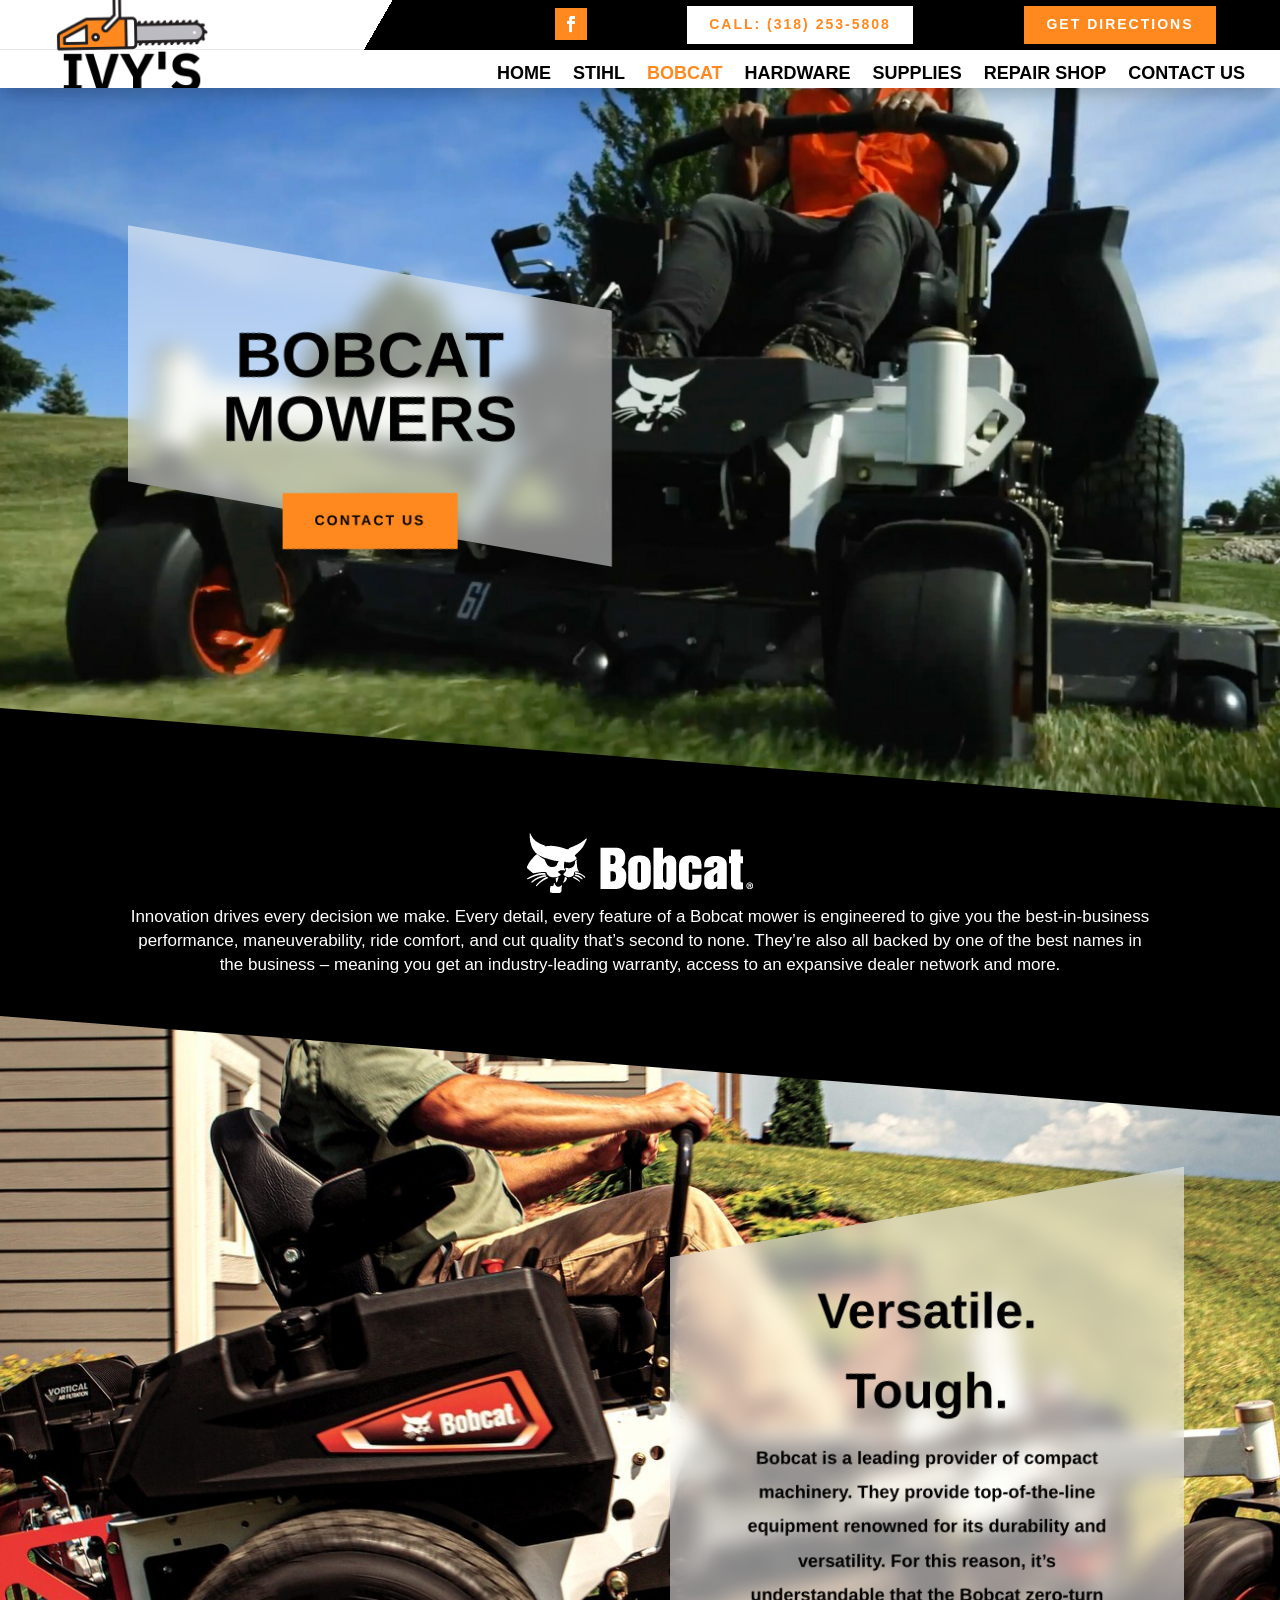
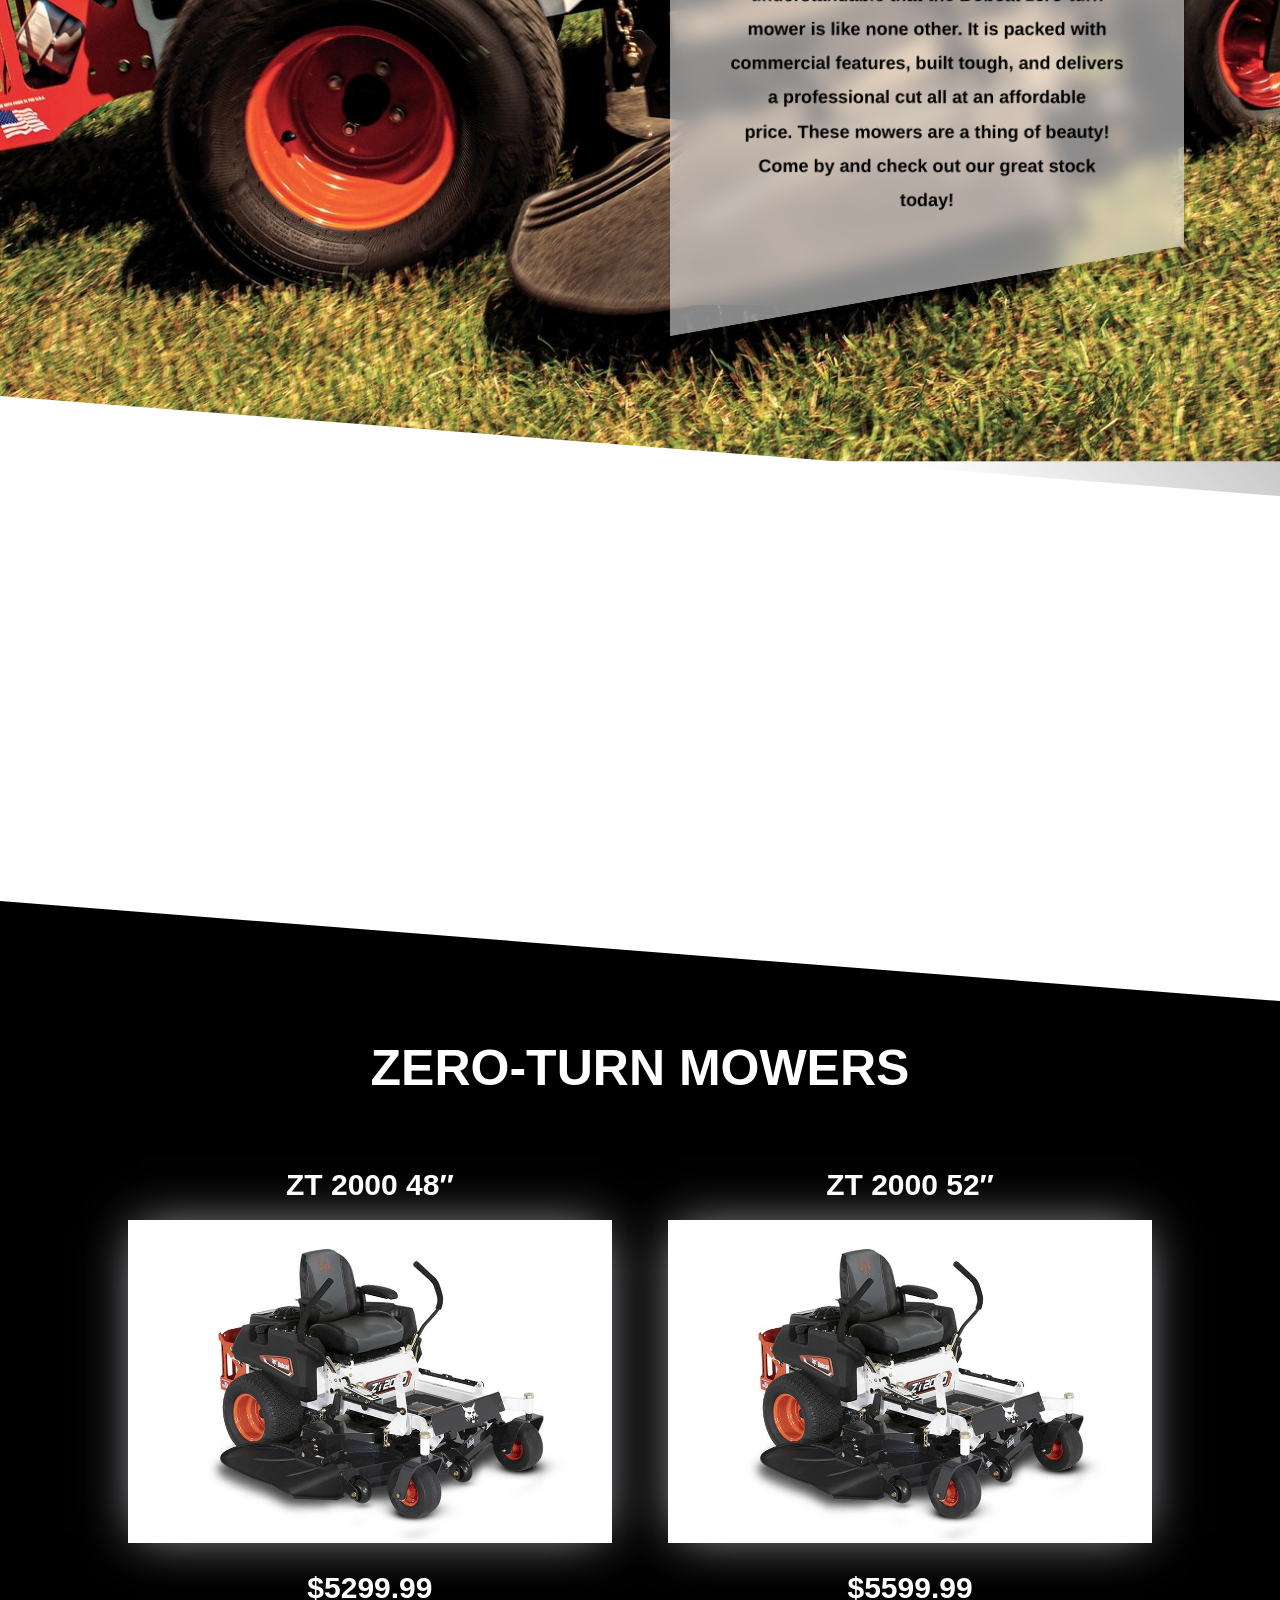
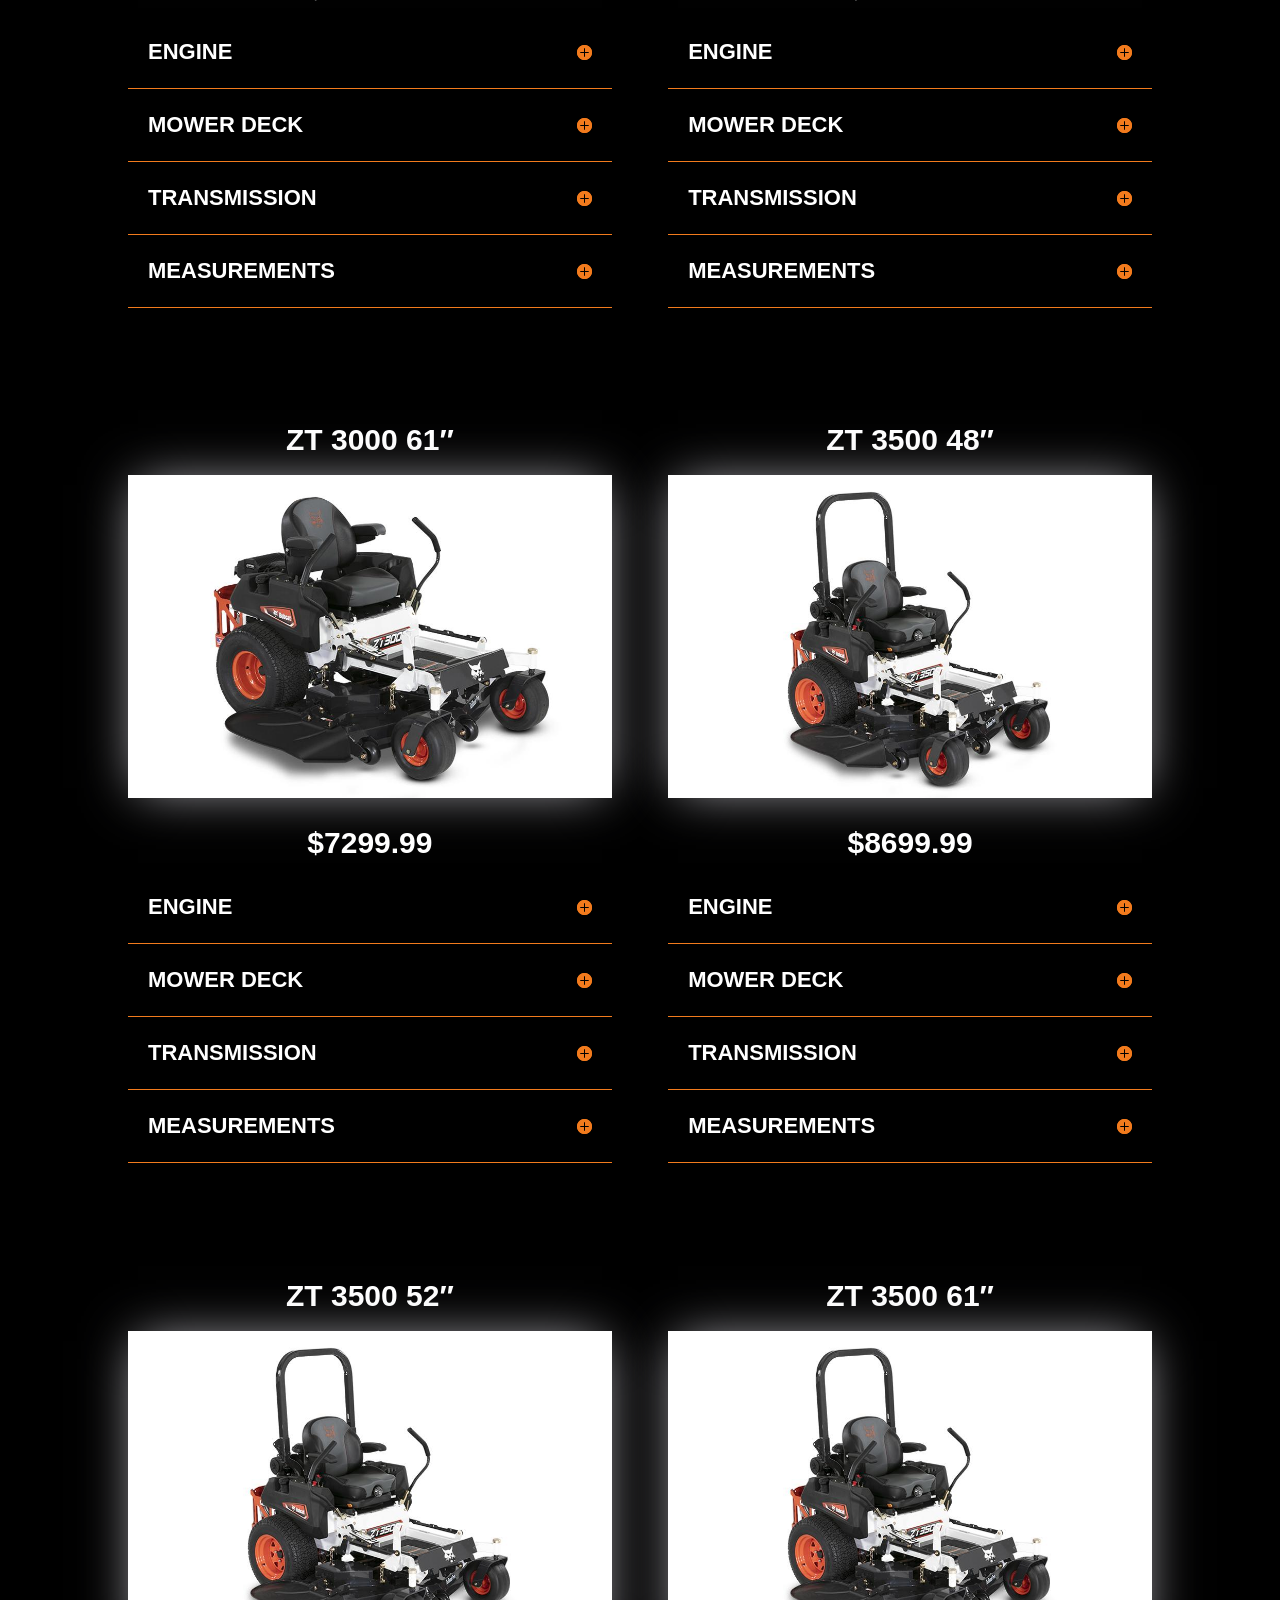
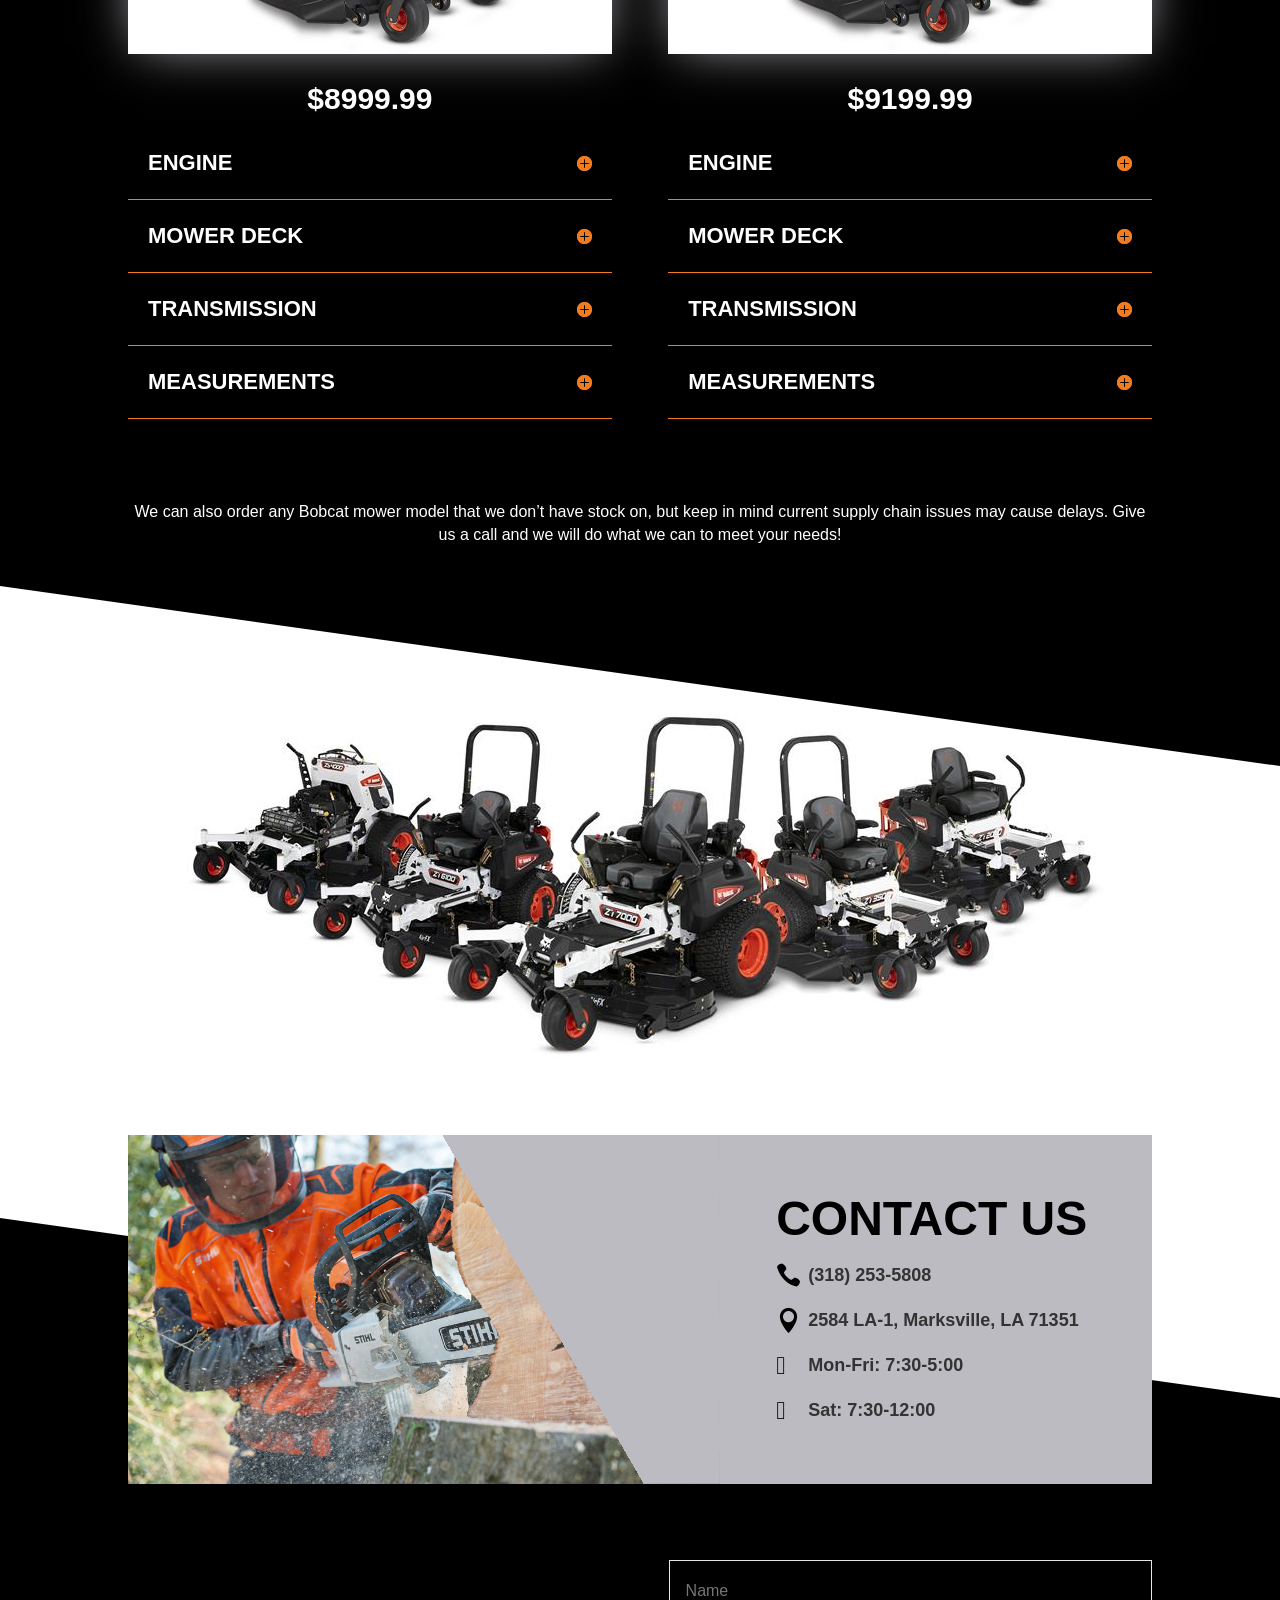
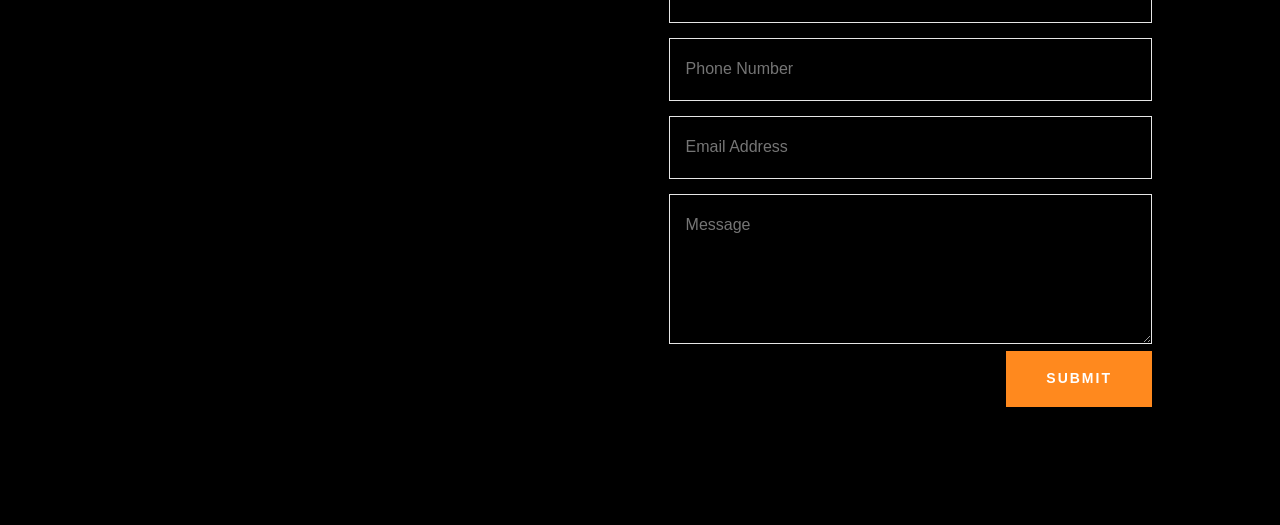
==== commit 38148482: "Apply standard HTTrack→Vercel cleanup - Delete junk: 5 hash-named index stubs, xmlrpc files, feed/, " ====
--- a/bobcat/index.html
+++ b/bobcat/index.html
@@ -1,24 +1,23 @@
 <!DOCTYPE html>
 <html lang="en-US">
-
-<!-- Mirrored from ivysla.com/bobcat/ by HTTrack Website Copier/3.x [XR&CO'2014], Tue, 16 Jun 2026 20:33:41 GMT -->
-<!-- Added by HTTrack --><meta http-equiv="content-type" content="text/html;charset=UTF-8" /><!-- /Added by HTTrack -->
+
+<!-- Added by HTTrack --><meta http-equiv="content-type" content="text/html;charset=UTF-8" /><!-- /Added by HTTrack -->
 <head>
 	<meta charset="UTF-8" />
 <meta http-equiv="X-UA-Compatible" content="IE=edge">
-	<link rel="pingback" href="../xmlrpc.html" />
+	
 
 	<script type="text/javascript">
 		document.documentElement.className = 'js';
 	</script>
 	
 	<title>Bobcat | IVY&#039;S</title>
-<link rel="preconnect" href="https://fonts.gstatic.com/" crossorigin /><style id="et-divi-open-sans-inline-css">/* Original: https://fonts.googleapis.com/css?family=Open+Sans:300italic,400italic,600italic,700italic,800italic,400,300,600,700,800&#038;subset=latin,latin-ext&#038;display=swap *//* User Agent: Mozilla/5.0 (Unknown; Linux x86_64) AppleWebKit/538.1 (KHTML, like Gecko) Safari/538.1 Daum/4.1 */@font-face {font-family: 'Open Sans';font-style: italic;font-weight: 300;font-stretch: normal;font-display: swap;src: url(../../fonts.gstatic.com/s/opensans/v44/memQYaGs126MiZpBA-UFUIcVXSCEkx2cmqvXlWq8tWZ0Pw86hd0Rk5hkWV4exQ.ttf) format('truetype');}@font-face {font-family: 'Open Sans';font-style: italic;font-weight: 400;font-stretch: normal;font-display: swap;src: url(https://fonts.gstatic.com/s/opensans/v44/memQYaGs126MiZpBA-UFUIcVXSCEkx2cmqvXlWq8tWZ0Pw86hd0Rk8ZkWV4exQ.ttf) format('truetype');}@font-face {font-family: 'Open Sans';font-style: italic;font-weight: 600;font-stretch: normal;font-display: swap;src: url(https://fonts.gstatic.com/s/opensans/v44/memQYaGs126MiZpBA-UFUIcVXSCEkx2cmqvXlWq8tWZ0Pw86hd0RkxhjWV4exQ.ttf) format('truetype');}@font-face {font-family: 'Open Sans';font-style: italic;font-weight: 700;font-stretch: normal;font-display: swap;src: url(https://fonts.gstatic.com/s/opensans/v44/memQYaGs126MiZpBA-UFUIcVXSCEkx2cmqvXlWq8tWZ0Pw86hd0RkyFjWV4exQ.ttf) format('truetype');}@font-face {font-family: 'Open Sans';font-style: italic;font-weight: 800;font-stretch: normal;font-display: swap;src: url(https://fonts.gstatic.com/s/opensans/v44/memQYaGs126MiZpBA-UFUIcVXSCEkx2cmqvXlWq8tWZ0Pw86hd0Rk0ZjWV4exQ.ttf) format('truetype');}@font-face {font-family: 'Open Sans';font-style: normal;font-weight: 300;font-stretch: normal;font-display: swap;src: url(https://fonts.gstatic.com/s/opensans/v44/memSYaGs126MiZpBA-UvWbX2vVnXBbObj2OVZyOOSr4dVJWUgsiH0B4uaVc.ttf) format('truetype');}@font-face {font-family: 'Open Sans';font-style: normal;font-weight: 400;font-stretch: normal;font-display: swap;src: url(https://fonts.gstatic.com/s/opensans/v44/memSYaGs126MiZpBA-UvWbX2vVnXBbObj2OVZyOOSr4dVJWUgsjZ0B4uaVc.ttf) format('truetype');}@font-face {font-family: 'Open Sans';font-style: normal;font-weight: 600;font-stretch: normal;font-display: swap;src: url(https://fonts.gstatic.com/s/opensans/v44/memSYaGs126MiZpBA-UvWbX2vVnXBbObj2OVZyOOSr4dVJWUgsgH1x4uaVc.ttf) format('truetype');}@font-face {font-family: 'Open Sans';font-style: normal;font-weight: 700;font-stretch: normal;font-display: swap;src: url(https://fonts.gstatic.com/s/opensans/v44/memSYaGs126MiZpBA-UvWbX2vVnXBbObj2OVZyOOSr4dVJWUgsg-1x4uaVc.ttf) format('truetype');}@font-face {font-family: 'Open Sans';font-style: normal;font-weight: 800;font-stretch: normal;font-display: swap;src: url(https://fonts.gstatic.com/s/opensans/v44/memSYaGs126MiZpBA-UvWbX2vVnXBbObj2OVZyOOSr4dVJWUgshZ1x4uaVc.ttf) format('truetype');}/* User Agent: Mozilla/5.0 (Windows NT 6.1; WOW64; rv:27.0) Gecko/20100101 Firefox/27.0 */@font-face {font-family: 'Open Sans';font-style: italic;font-weight: 300;font-stretch: normal;font-display: swap;src: url(https://fonts.gstatic.com/s/opensans/v44/memQYaGs126MiZpBA-UFUIcVXSCEkx2cmqvXlWq8tWZ0Pw86hd0Rk5hkWV4exg.woff) format('woff');}@font-face {font-family: 'Open Sans';font-style: italic;font-weight: 400;font-stretch: normal;font-display: swap;src: url(https://fonts.gstatic.com/s/opensans/v44/memQYaGs126MiZpBA-UFUIcVXSCEkx2cmqvXlWq8tWZ0Pw86hd0Rk8ZkWV4exg.woff) format('woff');}@font-face {font-family: 'Open Sans';font-style: italic;font-weight: 600;font-stretch: normal;font-display: swap;src: url(https://fonts.gstatic.com/s/opensans/v44/memQYaGs126MiZpBA-UFUIcVXSCEkx2cmqvXlWq8tWZ0Pw86hd0RkxhjWV4exg.woff) format('woff');}@font-face {font-family: 'Open Sans';font-style: italic;font-weight: 700;font-stretch: normal;font-display: swap;src: url(https://fonts.gstatic.com/s/opensans/v44/memQYaGs126MiZpBA-UFUIcVXSCEkx2cmqvXlWq8tWZ0Pw86hd0RkyFjWV4exg.woff) format('woff');}@font-face {font-family: 'Open Sans';font-style: italic;font-weight: 800;font-stretch: normal;font-display: swap;src: url(https://fonts.gstatic.com/s/opensans/v44/memQYaGs126MiZpBA-UFUIcVXSCEkx2cmqvXlWq8tWZ0Pw86hd0Rk0ZjWV4exg.woff) format('woff');}@font-face {font-family: 'Open Sans';font-style: normal;font-weight: 300;font-stretch: normal;font-display: swap;src: url(https://fonts.gstatic.com/s/opensans/v44/memSYaGs126MiZpBA-UvWbX2vVnXBbObj2OVZyOOSr4dVJWUgsiH0B4uaVQ.woff) format('woff');}@font-face {font-family: 'Open Sans';font-style: normal;font-weight: 400;font-stretch: normal;font-display: swap;src: url(https://fonts.gstatic.com/s/opensans/v44/memSYaGs126MiZpBA-UvWbX2vVnXBbObj2OVZyOOSr4dVJWUgsjZ0B4uaVQ.woff) format('woff');}@font-face {font-family: 'Open Sans';font-style: normal;font-weight: 600;font-stretch: normal;font-display: swap;src: url(https://fonts.gstatic.com/s/opensans/v44/memSYaGs126MiZpBA-UvWbX2vVnXBbObj2OVZyOOSr4dVJWUgsgH1x4uaVQ.woff) format('woff');}@font-face {font-family: 'Open Sans';font-style: normal;font-weight: 700;font-stretch: normal;font-display: swap;src: url(https://fonts.gstatic.com/s/opensans/v44/memSYaGs126MiZpBA-UvWbX2vVnXBbObj2OVZyOOSr4dVJWUgsg-1x4uaVQ.woff) format('woff');}@font-face {font-family: 'Open Sans';font-style: normal;font-weight: 800;font-stretch: normal;font-display: swap;src: url(https://fonts.gstatic.com/s/opensans/v44/memSYaGs126MiZpBA-UvWbX2vVnXBbObj2OVZyOOSr4dVJWUgshZ1x4uaVQ.woff) format('woff');}/* User Agent: Mozilla/5.0 (Windows NT 6.3; rv:39.0) Gecko/20100101 Firefox/39.0 */@font-face {font-family: 'Open Sans';font-style: italic;font-weight: 300;font-stretch: normal;font-display: swap;src: url(https://fonts.gstatic.com/s/opensans/v44/memQYaGs126MiZpBA-UFUIcVXSCEkx2cmqvXlWq8tWZ0Pw86hd0Rk5hkWV4ewA.woff2) format('woff2');}@font-face {font-family: 'Open Sans';font-style: italic;font-weight: 400;font-stretch: normal;font-display: swap;src: url(https://fonts.gstatic.com/s/opensans/v44/memQYaGs126MiZpBA-UFUIcVXSCEkx2cmqvXlWq8tWZ0Pw86hd0Rk8ZkWV4ewA.woff2) format('woff2');}@font-face {font-family: 'Open Sans';font-style: italic;font-weight: 600;font-stretch: normal;font-display: swap;src: url(https://fonts.gstatic.com/s/opensans/v44/memQYaGs126MiZpBA-UFUIcVXSCEkx2cmqvXlWq8tWZ0Pw86hd0RkxhjWV4ewA.woff2) format('woff2');}@font-face {font-family: 'Open Sans';font-style: italic;font-weight: 700;font-stretch: normal;font-display: swap;src: url(https://fonts.gstatic.com/s/opensans/v44/memQYaGs126MiZpBA-UFUIcVXSCEkx2cmqvXlWq8tWZ0Pw86hd0RkyFjWV4ewA.woff2) format('woff2');}@font-face {font-family: 'Open Sans';font-style: italic;font-weight: 800;font-stretch: normal;font-display: swap;src: url(https://fonts.gstatic.com/s/opensans/v44/memQYaGs126MiZpBA-UFUIcVXSCEkx2cmqvXlWq8tWZ0Pw86hd0Rk0ZjWV4ewA.woff2) format('woff2');}@font-face {font-family: 'Open Sans';font-style: normal;font-weight: 300;font-stretch: normal;font-display: swap;src: url(https://fonts.gstatic.com/s/opensans/v44/memSYaGs126MiZpBA-UvWbX2vVnXBbObj2OVZyOOSr4dVJWUgsiH0B4uaVI.woff2) format('woff2');}@font-face {font-family: 'Open Sans';font-style: normal;font-weight: 400;font-stretch: normal;font-display: swap;src: url(https://fonts.gstatic.com/s/opensans/v44/memSYaGs126MiZpBA-UvWbX2vVnXBbObj2OVZyOOSr4dVJWUgsjZ0B4uaVI.woff2) format('woff2');}@font-face {font-family: 'Open Sans';font-style: normal;font-weight: 600;font-stretch: normal;font-display: swap;src: url(https://fonts.gstatic.com/s/opensans/v44/memSYaGs126MiZpBA-UvWbX2vVnXBbObj2OVZyOOSr4dVJWUgsgH1x4uaVI.woff2) format('woff2');}@font-face {font-family: 'Open Sans';font-style: normal;font-weight: 700;font-stretch: normal;font-display: swap;src: url(https://fonts.gstatic.com/s/opensans/v44/memSYaGs126MiZpBA-UvWbX2vVnXBbObj2OVZyOOSr4dVJWUgsg-1x4uaVI.woff2) format('woff2');}@font-face {font-family: 'Open Sans';font-style: normal;font-weight: 800;font-stretch: normal;font-display: swap;src: url(https://fonts.gstatic.com/s/opensans/v44/memSYaGs126MiZpBA-UvWbX2vVnXBbObj2OVZyOOSr4dVJWUgshZ1x4uaVI.woff2) format('woff2');}</style><style id="et-builder-googlefonts-cached-inline">/* Original: https://fonts.googleapis.com/css?family=Work+Sans:100,200,300,regular,500,600,700,800,900,100italic,200italic,300italic,italic,500italic,600italic,700italic,800italic,900italic|IBM+Plex+Sans:100,100italic,200,200italic,300,300italic,regular,italic,500,500italic,600,600italic,700,700italic|Poppins:100,100italic,200,200italic,300,300italic,regular,italic,500,500italic,600,600italic,700,700italic,800,800italic,900,900italic&#038;subset=latin,latin-ext&#038;display=swap *//* User Agent: Mozilla/5.0 (Unknown; Linux x86_64) AppleWebKit/538.1 (KHTML, like Gecko) Safari/538.1 Daum/4.1 */@font-face {font-family: 'IBM Plex Sans';font-style: italic;font-weight: 100;font-stretch: normal;font-display: swap;src: url(../../fonts.gstatic.com/s/ibmplexsans/v23/zYXEKVElMYYaJe8bpLHnCwDKhdTEG46kmUZQCX598fQbM4jw8V78x9OWIhqbQpg0voc.ttf) format('truetype');}@font-face {font-family: 'IBM Plex Sans';font-style: italic;font-weight: 200;font-stretch: normal;font-display: swap;src: url(https://fonts.gstatic.com/s/ibmplexsans/v23/zYXEKVElMYYaJe8bpLHnCwDKhdTEG46kmUZQCX598fQbM4jw8V78x9OWIhobQ5g0voc.ttf) format('truetype');}@font-face {font-family: 'IBM Plex Sans';font-style: italic;font-weight: 300;font-stretch: normal;font-display: swap;src: url(https://fonts.gstatic.com/s/ibmplexsans/v23/zYXEKVElMYYaJe8bpLHnCwDKhdTEG46kmUZQCX598fQbM4jw8V78x9OWIhrFQ5g0voc.ttf) format('truetype');}@font-face {font-family: 'IBM Plex Sans';font-style: italic;font-weight: 400;font-stretch: normal;font-display: swap;src: url(https://fonts.gstatic.com/s/ibmplexsans/v23/zYXEKVElMYYaJe8bpLHnCwDKhdTEG46kmUZQCX598fQbM4jw8V78x9OWIhqbQ5g0voc.ttf) format('truetype');}@font-face {font-family: 'IBM Plex Sans';font-style: italic;font-weight: 500;font-stretch: normal;font-display: swap;src: url(https://fonts.gstatic.com/s/ibmplexsans/v23/zYXEKVElMYYaJe8bpLHnCwDKhdTEG46kmUZQCX598fQbM4jw8V78x9OWIhqpQ5g0voc.ttf) format('truetype');}@font-face {font-family: 'IBM Plex Sans';font-style: italic;font-weight: 600;font-stretch: normal;font-display: swap;src: url(https://fonts.gstatic.com/s/ibmplexsans/v23/zYXEKVElMYYaJe8bpLHnCwDKhdTEG46kmUZQCX598fQbM4jw8V78x9OWIhpFRJg0voc.ttf) format('truetype');}@font-face {font-family: 'IBM Plex Sans';font-style: italic;font-weight: 700;font-stretch: normal;font-display: swap;src: url(https://fonts.gstatic.com/s/ibmplexsans/v23/zYXEKVElMYYaJe8bpLHnCwDKhdTEG46kmUZQCX598fQbM4jw8V78x9OWIhp8RJg0voc.ttf) format('truetype');}@font-face {font-family: 'IBM Plex Sans';font-style: normal;font-weight: 100;font-stretch: normal;font-display: swap;src: url(https://fonts.gstatic.com/s/ibmplexsans/v23/zYXGKVElMYYaJe8bpLHnCwDKr932-G7dytD-Dmu1swZSAXcomDVmadSD6lhDCag9.ttf) format('truetype');}@font-face {font-family: 'IBM Plex Sans';font-style: normal;font-weight: 200;font-stretch: normal;font-display: swap;src: url(https://fonts.gstatic.com/s/ibmplexsans/v23/zYXGKVElMYYaJe8bpLHnCwDKr932-G7dytD-Dmu1swZSAXcomDVmadSDallDCag9.ttf) format('truetype');}@font-face {font-family: 'IBM Plex Sans';font-style: normal;font-weight: 300;font-stretch: normal;font-display: swap;src: url(https://fonts.gstatic.com/s/ibmplexsans/v23/zYXGKVElMYYaJe8bpLHnCwDKr932-G7dytD-Dmu1swZSAXcomDVmadSDtFlDCag9.ttf) format('truetype');}@font-face {font-family: 'IBM Plex Sans';font-style: normal;font-weight: 400;font-stretch: normal;font-display: swap;src: url(https://fonts.gstatic.com/s/ibmplexsans/v23/zYXGKVElMYYaJe8bpLHnCwDKr932-G7dytD-Dmu1swZSAXcomDVmadSD6llDCag9.ttf) format('truetype');}@font-face {font-family: 'IBM Plex Sans';font-style: normal;font-weight: 500;font-stretch: normal;font-display: swap;src: url(https://fonts.gstatic.com/s/ibmplexsans/v23/zYXGKVElMYYaJe8bpLHnCwDKr932-G7dytD-Dmu1swZSAXcomDVmadSD2FlDCag9.ttf) format('truetype');}@font-face {font-family: 'IBM Plex Sans';font-style: normal;font-weight: 600;font-stretch: normal;font-display: swap;src: url(https://fonts.gstatic.com/s/ibmplexsans/v23/zYXGKVElMYYaJe8bpLHnCwDKr932-G7dytD-Dmu1swZSAXcomDVmadSDNF5DCag9.ttf) format('truetype');}@font-face {font-family: 'IBM Plex Sans';font-style: normal;font-weight: 700;font-stretch: normal;font-display: swap;src: url(https://fonts.gstatic.com/s/ibmplexsans/v23/zYXGKVElMYYaJe8bpLHnCwDKr932-G7dytD-Dmu1swZSAXcomDVmadSDDV5DCag9.ttf) format('truetype');}@font-face {font-family: 'Poppins';font-style: italic;font-weight: 100;font-display: swap;src: url(https://fonts.gstatic.com/s/poppins/v24/pxiAyp8kv8JHgFVrJJLmE0tMMPc.ttf) format('truetype');}@font-face {font-family: 'Poppins';font-style: italic;font-weight: 200;font-display: swap;src: url(https://fonts.gstatic.com/s/poppins/v24/pxiDyp8kv8JHgFVrJJLmv1pVGdeL.ttf) format('truetype');}@font-face {font-family: 'Poppins';font-style: italic;font-weight: 300;font-display: swap;src: url(https://fonts.gstatic.com/s/poppins/v24/pxiDyp8kv8JHgFVrJJLm21lVGdeL.ttf) format('truetype');}@font-face {font-family: 'Poppins';font-style: italic;font-weight: 400;font-display: swap;src: url(https://fonts.gstatic.com/s/poppins/v24/pxiGyp8kv8JHgFVrJJLufntF.ttf) format('truetype');}@font-face {font-family: 'Poppins';font-style: italic;font-weight: 500;font-display: swap;src: url(https://fonts.gstatic.com/s/poppins/v24/pxiDyp8kv8JHgFVrJJLmg1hVGdeL.ttf) format('truetype');}@font-face {font-family: 'Poppins';font-style: italic;font-weight: 600;font-display: swap;src: url(https://fonts.gstatic.com/s/poppins/v24/pxiDyp8kv8JHgFVrJJLmr19VGdeL.ttf) format('truetype');}@font-face {font-family: 'Poppins';font-style: italic;font-weight: 700;font-display: swap;src: url(https://fonts.gstatic.com/s/poppins/v24/pxiDyp8kv8JHgFVrJJLmy15VGdeL.ttf) format('truetype');}@font-face {font-family: 'Poppins';font-style: italic;font-weight: 800;font-display: swap;src: url(https://fonts.gstatic.com/s/poppins/v24/pxiDyp8kv8JHgFVrJJLm111VGdeL.ttf) format('truetype');}@font-face {font-family: 'Poppins';font-style: italic;font-weight: 900;font-display: swap;src: url(https://fonts.gstatic.com/s/poppins/v24/pxiDyp8kv8JHgFVrJJLm81xVGdeL.ttf) format('truetype');}@font-face {font-family: 'Poppins';font-style: normal;font-weight: 100;font-display: swap;src: url(https://fonts.gstatic.com/s/poppins/v24/pxiGyp8kv8JHgFVrLPTufntF.ttf) format('truetype');}@font-face {font-family: 'Poppins';font-style: normal;font-weight: 200;font-display: swap;src: url(https://fonts.gstatic.com/s/poppins/v24/pxiByp8kv8JHgFVrLFj_Z1JlEA.ttf) format('truetype');}@font-face {font-family: 'Poppins';font-style: normal;font-weight: 300;font-display: swap;src: url(https://fonts.gstatic.com/s/poppins/v24/pxiByp8kv8JHgFVrLDz8Z1JlEA.ttf) format('truetype');}@font-face {font-family: 'Poppins';font-style: normal;font-weight: 400;font-display: swap;src: url(https://fonts.gstatic.com/s/poppins/v24/pxiEyp8kv8JHgFVrJJnedw.ttf) format('truetype');}@font-face {font-family: 'Poppins';font-style: normal;font-weight: 500;font-display: swap;src: url(https://fonts.gstatic.com/s/poppins/v24/pxiByp8kv8JHgFVrLGT9Z1JlEA.ttf) format('truetype');}@font-face {font-family: 'Poppins';font-style: normal;font-weight: 600;font-display: swap;src: url(https://fonts.gstatic.com/s/poppins/v24/pxiByp8kv8JHgFVrLEj6Z1JlEA.ttf) format('truetype');}@font-face {font-family: 'Poppins';font-style: normal;font-weight: 700;font-display: swap;src: url(https://fonts.gstatic.com/s/poppins/v24/pxiByp8kv8JHgFVrLCz7Z1JlEA.ttf) format('truetype');}@font-face {font-family: 'Poppins';font-style: normal;font-weight: 800;font-display: swap;src: url(https://fonts.gstatic.com/s/poppins/v24/pxiByp8kv8JHgFVrLDD4Z1JlEA.ttf) format('truetype');}@font-face {font-family: 'Poppins';font-style: normal;font-weight: 900;font-display: swap;src: url(https://fonts.gstatic.com/s/poppins/v24/pxiByp8kv8JHgFVrLBT5Z1JlEA.ttf) format('truetype');}@font-face {font-family: 'Work Sans';font-style: italic;font-weight: 100;font-display: swap;src: url(https://fonts.gstatic.com/s/worksans/v24/QGY9z_wNahGAdqQ43Rh_ebrnlwyYfEPxPoGU3mo5qofd.ttf) format('truetype');}@font-face {font-family: 'Work Sans';font-style: italic;font-weight: 200;font-display: swap;src: url(https://fonts.gstatic.com/s/worksans/v24/QGY9z_wNahGAdqQ43Rh_ebrnlwyYfEPxPoGUXms5qofd.ttf) format('truetype');}@font-face {font-family: 'Work Sans';font-style: italic;font-weight: 300;font-display: swap;src: url(https://fonts.gstatic.com/s/worksans/v24/QGY9z_wNahGAdqQ43Rh_ebrnlwyYfEPxPoGUgGs5qofd.ttf) format('truetype');}@font-face {font-family: 'Work Sans';font-style: italic;font-weight: 400;font-display: swap;src: url(https://fonts.gstatic.com/s/worksans/v24/QGY9z_wNahGAdqQ43Rh_ebrnlwyYfEPxPoGU3ms5qofd.ttf) format('truetype');}@font-face {font-family: 'Work Sans';font-style: italic;font-weight: 500;font-display: swap;src: url(https://fonts.gstatic.com/s/worksans/v24/QGY9z_wNahGAdqQ43Rh_ebrnlwyYfEPxPoGU7Gs5qofd.ttf) format('truetype');}@font-face {font-family: 'Work Sans';font-style: italic;font-weight: 600;font-display: swap;src: url(https://fonts.gstatic.com/s/worksans/v24/QGY9z_wNahGAdqQ43Rh_ebrnlwyYfEPxPoGUAGw5qofd.ttf) format('truetype');}@font-face {font-family: 'Work Sans';font-style: italic;font-weight: 700;font-display: swap;src: url(https://fonts.gstatic.com/s/worksans/v24/QGY9z_wNahGAdqQ43Rh_ebrnlwyYfEPxPoGUOWw5qofd.ttf) format('truetype');}@font-face {font-family: 'Work Sans';font-style: italic;font-weight: 800;font-display: swap;src: url(https://fonts.gstatic.com/s/worksans/v24/QGY9z_wNahGAdqQ43Rh_ebrnlwyYfEPxPoGUXmw5qofd.ttf) format('truetype');}@font-face {font-family: 'Work Sans';font-style: italic;font-weight: 900;font-display: swap;src: url(https://fonts.gstatic.com/s/worksans/v24/QGY9z_wNahGAdqQ43Rh_ebrnlwyYfEPxPoGUd2w5qofd.ttf) format('truetype');}@font-face {font-family: 'Work Sans';font-style: normal;font-weight: 100;font-display: swap;src: url(https://fonts.gstatic.com/s/worksans/v24/QGY_z_wNahGAdqQ43RhVcIgYT2Xz5u32K0nWBiEJow.ttf) format('truetype');}@font-face {font-family: 'Work Sans';font-style: normal;font-weight: 200;font-display: swap;src: url(https://fonts.gstatic.com/s/worksans/v24/QGY_z_wNahGAdqQ43RhVcIgYT2Xz5u32K8nXBiEJow.ttf) format('truetype');}@font-face {font-family: 'Work Sans';font-style: normal;font-weight: 300;font-display: swap;src: url(https://fonts.gstatic.com/s/worksans/v24/QGY_z_wNahGAdqQ43RhVcIgYT2Xz5u32KxfXBiEJow.ttf) format('truetype');}@font-face {font-family: 'Work Sans';font-style: normal;font-weight: 400;font-display: swap;src: url(https://fonts.gstatic.com/s/worksans/v24/QGY_z_wNahGAdqQ43RhVcIgYT2Xz5u32K0nXBiEJow.ttf) format('truetype');}@font-face {font-family: 'Work Sans';font-style: normal;font-weight: 500;font-display: swap;src: url(https://fonts.gstatic.com/s/worksans/v24/QGY_z_wNahGAdqQ43RhVcIgYT2Xz5u32K3vXBiEJow.ttf) format('truetype');}@font-face {font-family: 'Work Sans';font-style: normal;font-weight: 600;font-display: swap;src: url(https://fonts.gstatic.com/s/worksans/v24/QGY_z_wNahGAdqQ43RhVcIgYT2Xz5u32K5fQBiEJow.ttf) format('truetype');}@font-face {font-family: 'Work Sans';font-style: normal;font-weight: 700;font-display: swap;src: url(https://fonts.gstatic.com/s/worksans/v24/QGY_z_wNahGAdqQ43RhVcIgYT2Xz5u32K67QBiEJow.ttf) format('truetype');}@font-face {font-family: 'Work Sans';font-style: normal;font-weight: 800;font-display: swap;src: url(https://fonts.gstatic.com/s/worksans/v24/QGY_z_wNahGAdqQ43RhVcIgYT2Xz5u32K8nQBiEJow.ttf) format('truetype');}@font-face {font-family: 'Work Sans';font-style: normal;font-weight: 900;font-display: swap;src: url(https://fonts.gstatic.com/s/worksans/v24/QGY_z_wNahGAdqQ43RhVcIgYT2Xz5u32K-DQBiEJow.ttf) format('truetype');}/* User Agent: Mozilla/5.0 (Windows NT 6.1; WOW64; rv:27.0) Gecko/20100101 Firefox/27.0 */@font-face {font-family: 'IBM Plex Sans';font-style: italic;font-weight: 100;font-stretch: normal;font-display: swap;src: url(https://fonts.gstatic.com/s/ibmplexsans/v23/zYXEKVElMYYaJe8bpLHnCwDKhdTEG46kmUZQCX598fQbM4jw8V78x9OWIhqbQpg0voQ.woff) format('woff');}@font-face {font-family: 'IBM Plex Sans';font-style: italic;font-weight: 200;font-stretch: normal;font-display: swap;src: url(https://fonts.gstatic.com/s/ibmplexsans/v23/zYXEKVElMYYaJe8bpLHnCwDKhdTEG46kmUZQCX598fQbM4jw8V78x9OWIhobQ5g0voQ.woff) format('woff');}@font-face {font-family: 'IBM Plex Sans';font-style: italic;font-weight: 300;font-stretch: normal;font-display: swap;src: url(https://fonts.gstatic.com/s/ibmplexsans/v23/zYXEKVElMYYaJe8bpLHnCwDKhdTEG46kmUZQCX598fQbM4jw8V78x9OWIhrFQ5g0voQ.woff) format('woff');}@font-face {font-family: 'IBM Plex Sans';font-style: italic;font-weight: 400;font-stretch: normal;font-display: swap;src: url(https://fonts.gstatic.com/s/ibmplexsans/v23/zYXEKVElMYYaJe8bpLHnCwDKhdTEG46kmUZQCX598fQbM4jw8V78x9OWIhqbQ5g0voQ.woff) format('woff');}@font-face {font-family: 'IBM Plex Sans';font-style: italic;font-weight: 500;font-stretch: normal;font-display: swap;src: url(https://fonts.gstatic.com/s/ibmplexsans/v23/zYXEKVElMYYaJe8bpLHnCwDKhdTEG46kmUZQCX598fQbM4jw8V78x9OWIhqpQ5g0voQ.woff) format('woff');}@font-face {font-family: 'IBM Plex Sans';font-style: italic;font-weight: 600;font-stretch: normal;font-display: swap;src: url(https://fonts.gstatic.com/s/ibmplexsans/v23/zYXEKVElMYYaJe8bpLHnCwDKhdTEG46kmUZQCX598fQbM4jw8V78x9OWIhpFRJg0voQ.woff) format('woff');}@font-face {font-family: 'IBM Plex Sans';font-style: italic;font-weight: 700;font-stretch: normal;font-display: swap;src: url(https://fonts.gstatic.com/s/ibmplexsans/v23/zYXEKVElMYYaJe8bpLHnCwDKhdTEG46kmUZQCX598fQbM4jw8V78x9OWIhp8RJg0voQ.woff) format('woff');}@font-face {font-family: 'IBM Plex Sans';font-style: normal;font-weight: 100;font-stretch: normal;font-display: swap;src: url(https://fonts.gstatic.com/s/ibmplexsans/v23/zYXGKVElMYYaJe8bpLHnCwDKr932-G7dytD-Dmu1swZSAXcomDVmadSD6lhDCag-.woff) format('woff');}@font-face {font-family: 'IBM Plex Sans';font-style: normal;font-weight: 200;font-stretch: normal;font-display: swap;src: url(https://fonts.gstatic.com/s/ibmplexsans/v23/zYXGKVElMYYaJe8bpLHnCwDKr932-G7dytD-Dmu1swZSAXcomDVmadSDallDCag-.woff) format('woff');}@font-face {font-family: 'IBM Plex Sans';font-style: normal;font-weight: 300;font-stretch: normal;font-display: swap;src: url(https://fonts.gstatic.com/s/ibmplexsans/v23/zYXGKVElMYYaJe8bpLHnCwDKr932-G7dytD-Dmu1swZSAXcomDVmadSDtFlDCag-.woff) format('woff');}@font-face {font-family: 'IBM Plex Sans';font-style: normal;font-weight: 400;font-stretch: normal;font-display: swap;src: url(https://fonts.gstatic.com/s/ibmplexsans/v23/zYXGKVElMYYaJe8bpLHnCwDKr932-G7dytD-Dmu1swZSAXcomDVmadSD6llDCag-.woff) format('woff');}@font-face {font-family: 'IBM Plex Sans';font-style: normal;font-weight: 500;font-stretch: normal;font-display: swap;src: url(https://fonts.gstatic.com/s/ibmplexsans/v23/zYXGKVElMYYaJe8bpLHnCwDKr932-G7dytD-Dmu1swZSAXcomDVmadSD2FlDCag-.woff) format('woff');}@font-face {font-family: 'IBM Plex Sans';font-style: normal;font-weight: 600;font-stretch: normal;font-display: swap;src: url(https://fonts.gstatic.com/s/ibmplexsans/v23/zYXGKVElMYYaJe8bpLHnCwDKr932-G7dytD-Dmu1swZSAXcomDVmadSDNF5DCag-.woff) format('woff');}@font-face {font-family: 'IBM Plex Sans';font-style: normal;font-weight: 700;font-stretch: normal;font-display: swap;src: url(https://fonts.gstatic.com/s/ibmplexsans/v23/zYXGKVElMYYaJe8bpLHnCwDKr932-G7dytD-Dmu1swZSAXcomDVmadSDDV5DCag-.woff) format('woff');}@font-face {font-family: 'Poppins';font-style: italic;font-weight: 100;font-display: swap;src: url(https://fonts.gstatic.com/s/poppins/v24/pxiAyp8kv8JHgFVrJJLmE0tMMPQ.woff) format('woff');}@font-face {font-family: 'Poppins';font-style: italic;font-weight: 200;font-display: swap;src: url(https://fonts.gstatic.com/s/poppins/v24/pxiDyp8kv8JHgFVrJJLmv1pVGdeI.woff) format('woff');}@font-face {font-family: 'Poppins';font-style: italic;font-weight: 300;font-display: swap;src: url(https://fonts.gstatic.com/s/poppins/v24/pxiDyp8kv8JHgFVrJJLm21lVGdeI.woff) format('woff');}@font-face {font-family: 'Poppins';font-style: italic;font-weight: 400;font-display: swap;src: url(https://fonts.gstatic.com/s/poppins/v24/pxiGyp8kv8JHgFVrJJLufntG.woff) format('woff');}@font-face {font-family: 'Poppins';font-style: italic;font-weight: 500;font-display: swap;src: url(https://fonts.gstatic.com/s/poppins/v24/pxiDyp8kv8JHgFVrJJLmg1hVGdeI.woff) format('woff');}@font-face {font-family: 'Poppins';font-style: italic;font-weight: 600;font-display: swap;src: url(https://fonts.gstatic.com/s/poppins/v24/pxiDyp8kv8JHgFVrJJLmr19VGdeI.woff) format('woff');}@font-face {font-family: 'Poppins';font-style: italic;font-weight: 700;font-display: swap;src: url(https://fonts.gstatic.com/s/poppins/v24/pxiDyp8kv8JHgFVrJJLmy15VGdeI.woff) format('woff');}@font-face {font-family: 'Poppins';font-style: italic;font-weight: 800;font-display: swap;src: url(https://fonts.gstatic.com/s/poppins/v24/pxiDyp8kv8JHgFVrJJLm111VGdeI.woff) format('woff');}@font-face {font-family: 'Poppins';font-style: italic;font-weight: 900;font-display: swap;src: url(https://fonts.gstatic.com/s/poppins/v24/pxiDyp8kv8JHgFVrJJLm81xVGdeI.woff) format('woff');}@font-face {font-family: 'Poppins';font-style: normal;font-weight: 100;font-display: swap;src: url(https://fonts.gstatic.com/s/poppins/v24/pxiGyp8kv8JHgFVrLPTufntG.woff) format('woff');}@font-face {font-family: 'Poppins';font-style: normal;font-weight: 200;font-display: swap;src: url(https://fonts.gstatic.com/s/poppins/v24/pxiByp8kv8JHgFVrLFj_Z1JlEw.woff) format('woff');}@font-face {font-family: 'Poppins';font-style: normal;font-weight: 300;font-display: swap;src: url(https://fonts.gstatic.com/s/poppins/v24/pxiByp8kv8JHgFVrLDz8Z1JlEw.woff) format('woff');}@font-face {font-family: 'Poppins';font-style: normal;font-weight: 400;font-display: swap;src: url(https://fonts.gstatic.com/s/poppins/v24/pxiEyp8kv8JHgFVrJJnedA.woff) format('woff');}@font-face {font-family: 'Poppins';font-style: normal;font-weight: 500;font-display: swap;src: url(https://fonts.gstatic.com/s/poppins/v24/pxiByp8kv8JHgFVrLGT9Z1JlEw.woff) format('woff');}@font-face {font-family: 'Poppins';font-style: normal;font-weight: 600;font-display: swap;src: url(https://fonts.gstatic.com/s/poppins/v24/pxiByp8kv8JHgFVrLEj6Z1JlEw.woff) format('woff');}@font-face {font-family: 'Poppins';font-style: normal;font-weight: 700;font-display: swap;src: url(https://fonts.gstatic.com/s/poppins/v24/pxiByp8kv8JHgFVrLCz7Z1JlEw.woff) format('woff');}@font-face {font-family: 'Poppins';font-style: normal;font-weight: 800;font-display: swap;src: url(https://fonts.gstatic.com/s/poppins/v24/pxiByp8kv8JHgFVrLDD4Z1JlEw.woff) format('woff');}@font-face {font-family: 'Poppins';font-style: normal;font-weight: 900;font-display: swap;src: url(https://fonts.gstatic.com/s/poppins/v24/pxiByp8kv8JHgFVrLBT5Z1JlEw.woff) format('woff');}@font-face {font-family: 'Work Sans';font-style: italic;font-weight: 100;font-display: swap;src: url(https://fonts.gstatic.com/s/worksans/v24/QGY9z_wNahGAdqQ43Rh_ebrnlwyYfEPxPoGU3mo5qofe.woff) format('woff');}@font-face {font-family: 'Work Sans';font-style: italic;font-weight: 200;font-display: swap;src: url(https://fonts.gstatic.com/s/worksans/v24/QGY9z_wNahGAdqQ43Rh_ebrnlwyYfEPxPoGUXms5qofe.woff) format('woff');}@font-face {font-family: 'Work Sans';font-style: italic;font-weight: 300;font-display: swap;src: url(https://fonts.gstatic.com/s/worksans/v24/QGY9z_wNahGAdqQ43Rh_ebrnlwyYfEPxPoGUgGs5qofe.woff) format('woff');}@font-face {font-family: 'Work Sans';font-style: italic;font-weight: 400;font-display: swap;src: url(https://fonts.gstatic.com/s/worksans/v24/QGY9z_wNahGAdqQ43Rh_ebrnlwyYfEPxPoGU3ms5qofe.woff) format('woff');}@font-face {font-family: 'Work Sans';font-style: italic;font-weight: 500;font-display: swap;src: url(https://fonts.gstatic.com/s/worksans/v24/QGY9z_wNahGAdqQ43Rh_ebrnlwyYfEPxPoGU7Gs5qofe.woff) format('woff');}@font-face {font-family: 'Work Sans';font-style: italic;font-weight: 600;font-display: swap;src: url(https://fonts.gstatic.com/s/worksans/v24/QGY9z_wNahGAdqQ43Rh_ebrnlwyYfEPxPoGUAGw5qofe.woff) format('woff');}@font-face {font-family: 'Work Sans';font-style: italic;font-weight: 700;font-display: swap;src: url(https://fonts.gstatic.com/s/worksans/v24/QGY9z_wNahGAdqQ43Rh_ebrnlwyYfEPxPoGUOWw5qofe.woff) format('woff');}@font-face {font-family: 'Work Sans';font-style: italic;font-weight: 800;font-display: swap;src: url(https://fonts.gstatic.com/s/worksans/v24/QGY9z_wNahGAdqQ43Rh_ebrnlwyYfEPxPoGUXmw5qofe.woff) format('woff');}@font-face {font-family: 'Work Sans';font-style: italic;font-weight: 900;font-display: swap;src: url(https://fonts.gstatic.com/s/worksans/v24/QGY9z_wNahGAdqQ43Rh_ebrnlwyYfEPxPoGUd2w5qofe.woff) format('woff');}@font-face {font-family: 'Work Sans';font-style: normal;font-weight: 100;font-display: swap;src: url(https://fonts.gstatic.com/s/worksans/v24/QGY_z_wNahGAdqQ43RhVcIgYT2Xz5u32K0nWBiEJoA.woff) format('woff');}@font-face {font-family: 'Work Sans';font-style: normal;font-weight: 200;font-display: swap;src: url(https://fonts.gstatic.com/s/worksans/v24/QGY_z_wNahGAdqQ43RhVcIgYT2Xz5u32K8nXBiEJoA.woff) format('woff');}@font-face {font-family: 'Work Sans';font-style: normal;font-weight: 300;font-display: swap;src: url(https://fonts.gstatic.com/s/worksans/v24/QGY_z_wNahGAdqQ43RhVcIgYT2Xz5u32KxfXBiEJoA.woff) format('woff');}@font-face {font-family: 'Work Sans';font-style: normal;font-weight: 400;font-display: swap;src: url(https://fonts.gstatic.com/s/worksans/v24/QGY_z_wNahGAdqQ43RhVcIgYT2Xz5u32K0nXBiEJoA.woff) format('woff');}@font-face {font-family: 'Work Sans';font-style: normal;font-weight: 500;font-display: swap;src: url(https://fonts.gstatic.com/s/worksans/v24/QGY_z_wNahGAdqQ43RhVcIgYT2Xz5u32K3vXBiEJoA.woff) format('woff');}@font-face {font-family: 'Work Sans';font-style: normal;font-weight: 600;font-display: swap;src: url(https://fonts.gstatic.com/s/worksans/v24/QGY_z_wNahGAdqQ43RhVcIgYT2Xz5u32K5fQBiEJoA.woff) format('woff');}@font-face {font-family: 'Work Sans';font-style: normal;font-weight: 700;font-display: swap;src: url(https://fonts.gstatic.com/s/worksans/v24/QGY_z_wNahGAdqQ43RhVcIgYT2Xz5u32K67QBiEJoA.woff) format('woff');}@font-face {font-family: 'Work Sans';font-style: normal;font-weight: 800;font-display: swap;src: url(https://fonts.gstatic.com/s/worksans/v24/QGY_z_wNahGAdqQ43RhVcIgYT2Xz5u32K8nQBiEJoA.woff) format('woff');}@font-face {font-family: 'Work Sans';font-style: normal;font-weight: 900;font-display: swap;src: url(https://fonts.gstatic.com/s/worksans/v24/QGY_z_wNahGAdqQ43RhVcIgYT2Xz5u32K-DQBiEJoA.woff) format('woff');}/* User Agent: Mozilla/5.0 (Windows NT 6.3; rv:39.0) Gecko/20100101 Firefox/39.0 */@font-face {font-family: 'IBM Plex Sans';font-style: italic;font-weight: 100;font-stretch: normal;font-display: swap;src: url(https://fonts.gstatic.com/s/ibmplexsans/v23/zYXEKVElMYYaJe8bpLHnCwDKhdTEG46kmUZQCX598fQbM4jw8V78x9OWIhqbQpg0voI.woff2) format('woff2');}@font-face {font-family: 'IBM Plex Sans';font-style: italic;font-weight: 200;font-stretch: normal;font-display: swap;src: url(https://fonts.gstatic.com/s/ibmplexsans/v23/zYXEKVElMYYaJe8bpLHnCwDKhdTEG46kmUZQCX598fQbM4jw8V78x9OWIhobQ5g0voI.woff2) format('woff2');}@font-face {font-family: 'IBM Plex Sans';font-style: italic;font-weight: 300;font-stretch: normal;font-display: swap;src: url(https://fonts.gstatic.com/s/ibmplexsans/v23/zYXEKVElMYYaJe8bpLHnCwDKhdTEG46kmUZQCX598fQbM4jw8V78x9OWIhrFQ5g0voI.woff2) format('woff2');}@font-face {font-family: 'IBM Plex Sans';font-style: italic;font-weight: 400;font-stretch: normal;font-display: swap;src: url(https://fonts.gstatic.com/s/ibmplexsans/v23/zYXEKVElMYYaJe8bpLHnCwDKhdTEG46kmUZQCX598fQbM4jw8V78x9OWIhqbQ5g0voI.woff2) format('woff2');}@font-face {font-family: 'IBM Plex Sans';font-style: italic;font-weight: 500;font-stretch: normal;font-display: swap;src: url(https://fonts.gstatic.com/s/ibmplexsans/v23/zYXEKVElMYYaJe8bpLHnCwDKhdTEG46kmUZQCX598fQbM4jw8V78x9OWIhqpQ5g0voI.woff2) format('woff2');}@font-face {font-family: 'IBM Plex Sans';font-style: italic;font-weight: 600;font-stretch: normal;font-display: swap;src: url(https://fonts.gstatic.com/s/ibmplexsans/v23/zYXEKVElMYYaJe8bpLHnCwDKhdTEG46kmUZQCX598fQbM4jw8V78x9OWIhpFRJg0voI.woff2) format('woff2');}@font-face {font-family: 'IBM Plex Sans';font-style: italic;font-weight: 700;font-stretch: normal;font-display: swap;src: url(https://fonts.gstatic.com/s/ibmplexsans/v23/zYXEKVElMYYaJe8bpLHnCwDKhdTEG46kmUZQCX598fQbM4jw8V78x9OWIhp8RJg0voI.woff2) format('woff2');}@font-face {font-family: 'IBM Plex Sans';font-style: normal;font-weight: 100;font-stretch: normal;font-display: swap;src: url(https://fonts.gstatic.com/s/ibmplexsans/v23/zYXGKVElMYYaJe8bpLHnCwDKr932-G7dytD-Dmu1swZSAXcomDVmadSD6lhDCag4.woff2) format('woff2');}@font-face {font-family: 'IBM Plex Sans';font-style: normal;font-weight: 200;font-stretch: normal;font-display: swap;src: url(https://fonts.gstatic.com/s/ibmplexsans/v23/zYXGKVElMYYaJe8bpLHnCwDKr932-G7dytD-Dmu1swZSAXcomDVmadSDallDCag4.woff2) format('woff2');}@font-face {font-family: 'IBM Plex Sans';font-style: normal;font-weight: 300;font-stretch: normal;font-display: swap;src: url(https://fonts.gstatic.com/s/ibmplexsans/v23/zYXGKVElMYYaJe8bpLHnCwDKr932-G7dytD-Dmu1swZSAXcomDVmadSDtFlDCag4.woff2) format('woff2');}@font-face {font-family: 'IBM Plex Sans';font-style: normal;font-weight: 400;font-stretch: normal;font-display: swap;src: url(https://fonts.gstatic.com/s/ibmplexsans/v23/zYXGKVElMYYaJe8bpLHnCwDKr932-G7dytD-Dmu1swZSAXcomDVmadSD6llDCag4.woff2) format('woff2');}@font-face {font-family: 'IBM Plex Sans';font-style: normal;font-weight: 500;font-stretch: normal;font-display: swap;src: url(https://fonts.gstatic.com/s/ibmplexsans/v23/zYXGKVElMYYaJe8bpLHnCwDKr932-G7dytD-Dmu1swZSAXcomDVmadSD2FlDCag4.woff2) format('woff2');}@font-face {font-family: 'IBM Plex Sans';font-style: normal;font-weight: 600;font-stretch: normal;font-display: swap;src: url(https://fonts.gstatic.com/s/ibmplexsans/v23/zYXGKVElMYYaJe8bpLHnCwDKr932-G7dytD-Dmu1swZSAXcomDVmadSDNF5DCag4.woff2) format('woff2');}@font-face {font-family: 'IBM Plex Sans';font-style: normal;font-weight: 700;font-stretch: normal;font-display: swap;src: url(https://fonts.gstatic.com/s/ibmplexsans/v23/zYXGKVElMYYaJe8bpLHnCwDKr932-G7dytD-Dmu1swZSAXcomDVmadSDDV5DCag4.woff2) format('woff2');}@font-face {font-family: 'Poppins';font-style: italic;font-weight: 100;font-display: swap;src: url(https://fonts.gstatic.com/s/poppins/v24/pxiAyp8kv8JHgFVrJJLmE0tMMPI.woff2) format('woff2');}@font-face {font-family: 'Poppins';font-style: italic;font-weight: 200;font-display: swap;src: url(https://fonts.gstatic.com/s/poppins/v24/pxiDyp8kv8JHgFVrJJLmv1pVGdeO.woff2) format('woff2');}@font-face {font-family: 'Poppins';font-style: italic;font-weight: 300;font-display: swap;src: url(https://fonts.gstatic.com/s/poppins/v24/pxiDyp8kv8JHgFVrJJLm21lVGdeO.woff2) format('woff2');}@font-face {font-family: 'Poppins';font-style: italic;font-weight: 400;font-display: swap;src: url(https://fonts.gstatic.com/s/poppins/v24/pxiGyp8kv8JHgFVrJJLufntA.woff2) format('woff2');}@font-face {font-family: 'Poppins';font-style: italic;font-weight: 500;font-display: swap;src: url(https://fonts.gstatic.com/s/poppins/v24/pxiDyp8kv8JHgFVrJJLmg1hVGdeO.woff2) format('woff2');}@font-face {font-family: 'Poppins';font-style: italic;font-weight: 600;font-display: swap;src: url(https://fonts.gstatic.com/s/poppins/v24/pxiDyp8kv8JHgFVrJJLmr19VGdeO.woff2) format('woff2');}@font-face {font-family: 'Poppins';font-style: italic;font-weight: 700;font-display: swap;src: url(https://fonts.gstatic.com/s/poppins/v24/pxiDyp8kv8JHgFVrJJLmy15VGdeO.woff2) format('woff2');}@font-face {font-family: 'Poppins';font-style: italic;font-weight: 800;font-display: swap;src: url(https://fonts.gstatic.com/s/poppins/v24/pxiDyp8kv8JHgFVrJJLm111VGdeO.woff2) format('woff2');}@font-face {font-family: 'Poppins';font-style: italic;font-weight: 900;font-display: swap;src: url(https://fonts.gstatic.com/s/poppins/v24/pxiDyp8kv8JHgFVrJJLm81xVGdeO.woff2) format('woff2');}@font-face {font-family: 'Poppins';font-style: normal;font-weight: 100;font-display: swap;src: url(https://fonts.gstatic.com/s/poppins/v24/pxiGyp8kv8JHgFVrLPTufntA.woff2) format('woff2');}@font-face {font-family: 'Poppins';font-style: normal;font-weight: 200;font-display: swap;src: url(https://fonts.gstatic.com/s/poppins/v24/pxiByp8kv8JHgFVrLFj_Z1JlFQ.woff2) format('woff2');}@font-face {font-family: 'Poppins';font-style: normal;font-weight: 300;font-display: swap;src: url(https://fonts.gstatic.com/s/poppins/v24/pxiByp8kv8JHgFVrLDz8Z1JlFQ.woff2) format('woff2');}@font-face {font-family: 'Poppins';font-style: normal;font-weight: 400;font-display: swap;src: url(https://fonts.gstatic.com/s/poppins/v24/pxiEyp8kv8JHgFVrJJnecg.woff2) format('woff2');}@font-face {font-family: 'Poppins';font-style: normal;font-weight: 500;font-display: swap;src: url(https://fonts.gstatic.com/s/poppins/v24/pxiByp8kv8JHgFVrLGT9Z1JlFQ.woff2) format('woff2');}@font-face {font-family: 'Poppins';font-style: normal;font-weight: 600;font-display: swap;src: url(https://fonts.gstatic.com/s/poppins/v24/pxiByp8kv8JHgFVrLEj6Z1JlFQ.woff2) format('woff2');}@font-face {font-family: 'Poppins';font-style: normal;font-weight: 700;font-display: swap;src: url(https://fonts.gstatic.com/s/poppins/v24/pxiByp8kv8JHgFVrLCz7Z1JlFQ.woff2) format('woff2');}@font-face {font-family: 'Poppins';font-style: normal;font-weight: 800;font-display: swap;src: url(https://fonts.gstatic.com/s/poppins/v24/pxiByp8kv8JHgFVrLDD4Z1JlFQ.woff2) format('woff2');}@font-face {font-family: 'Poppins';font-style: normal;font-weight: 900;font-display: swap;src: url(https://fonts.gstatic.com/s/poppins/v24/pxiByp8kv8JHgFVrLBT5Z1JlFQ.woff2) format('woff2');}@font-face {font-family: 'Work Sans';font-style: italic;font-weight: 100;font-display: swap;src: url(https://fonts.gstatic.com/s/worksans/v24/QGY9z_wNahGAdqQ43Rh_ebrnlwyYfEPxPoGU3mo5qofY.woff2) format('woff2');}@font-face {font-family: 'Work Sans';font-style: italic;font-weight: 200;font-display: swap;src: url(https://fonts.gstatic.com/s/worksans/v24/QGY9z_wNahGAdqQ43Rh_ebrnlwyYfEPxPoGUXms5qofY.woff2) format('woff2');}@font-face {font-family: 'Work Sans';font-style: italic;font-weight: 300;font-display: swap;src: url(https://fonts.gstatic.com/s/worksans/v24/QGY9z_wNahGAdqQ43Rh_ebrnlwyYfEPxPoGUgGs5qofY.woff2) format('woff2');}@font-face {font-family: 'Work Sans';font-style: italic;font-weight: 400;font-display: swap;src: url(https://fonts.gstatic.com/s/worksans/v24/QGY9z_wNahGAdqQ43Rh_ebrnlwyYfEPxPoGU3ms5qofY.woff2) format('woff2');}@font-face {font-family: 'Work Sans';font-style: italic;font-weight: 500;font-display: swap;src: url(https://fonts.gstatic.com/s/worksans/v24/QGY9z_wNahGAdqQ43Rh_ebrnlwyYfEPxPoGU7Gs5qofY.woff2) format('woff2');}@font-face {font-family: 'Work Sans';font-style: italic;font-weight: 600;font-display: swap;src: url(https://fonts.gstatic.com/s/worksans/v24/QGY9z_wNahGAdqQ43Rh_ebrnlwyYfEPxPoGUAGw5qofY.woff2) format('woff2');}@font-face {font-family: 'Work Sans';font-style: italic;font-weight: 700;font-display: swap;src: url(https://fonts.gstatic.com/s/worksans/v24/QGY9z_wNahGAdqQ43Rh_ebrnlwyYfEPxPoGUOWw5qofY.woff2) format('woff2');}@font-face {font-family: 'Work Sans';font-style: italic;font-weight: 800;font-display: swap;src: url(https://fonts.gstatic.com/s/worksans/v24/QGY9z_wNahGAdqQ43Rh_ebrnlwyYfEPxPoGUXmw5qofY.woff2) format('woff2');}@font-face {font-family: 'Work Sans';font-style: italic;font-weight: 900;font-display: swap;src: url(https://fonts.gstatic.com/s/worksans/v24/QGY9z_wNahGAdqQ43Rh_ebrnlwyYfEPxPoGUd2w5qofY.woff2) format('woff2');}@font-face {font-family: 'Work Sans';font-style: normal;font-weight: 100;font-display: swap;src: url(https://fonts.gstatic.com/s/worksans/v24/QGY_z_wNahGAdqQ43RhVcIgYT2Xz5u32K0nWBiEJpg.woff2) format('woff2');}@font-face {font-family: 'Work Sans';font-style: normal;font-weight: 200;font-display: swap;src: url(https://fonts.gstatic.com/s/worksans/v24/QGY_z_wNahGAdqQ43RhVcIgYT2Xz5u32K8nXBiEJpg.woff2) format('woff2');}@font-face {font-family: 'Work Sans';font-style: normal;font-weight: 300;font-display: swap;src: url(https://fonts.gstatic.com/s/worksans/v24/QGY_z_wNahGAdqQ43RhVcIgYT2Xz5u32KxfXBiEJpg.woff2) format('woff2');}@font-face {font-family: 'Work Sans';font-style: normal;font-weight: 400;font-display: swap;src: url(https://fonts.gstatic.com/s/worksans/v24/QGY_z_wNahGAdqQ43RhVcIgYT2Xz5u32K0nXBiEJpg.woff2) format('woff2');}@font-face {font-family: 'Work Sans';font-style: normal;font-weight: 500;font-display: swap;src: url(https://fonts.gstatic.com/s/worksans/v24/QGY_z_wNahGAdqQ43RhVcIgYT2Xz5u32K3vXBiEJpg.woff2) format('woff2');}@font-face {font-family: 'Work Sans';font-style: normal;font-weight: 600;font-display: swap;src: url(https://fonts.gstatic.com/s/worksans/v24/QGY_z_wNahGAdqQ43RhVcIgYT2Xz5u32K5fQBiEJpg.woff2) format('woff2');}@font-face {font-family: 'Work Sans';font-style: normal;font-weight: 700;font-display: swap;src: url(https://fonts.gstatic.com/s/worksans/v24/QGY_z_wNahGAdqQ43RhVcIgYT2Xz5u32K67QBiEJpg.woff2) format('woff2');}@font-face {font-family: 'Work Sans';font-style: normal;font-weight: 800;font-display: swap;src: url(https://fonts.gstatic.com/s/worksans/v24/QGY_z_wNahGAdqQ43RhVcIgYT2Xz5u32K8nQBiEJpg.woff2) format('woff2');}@font-face {font-family: 'Work Sans';font-style: normal;font-weight: 900;font-display: swap;src: url(https://fonts.gstatic.com/s/worksans/v24/QGY_z_wNahGAdqQ43RhVcIgYT2Xz5u32K-DQBiEJpg.woff2) format('woff2');}</style><meta name='robots' content='max-image-preview:large' />
+<link rel="preconnect" href="https://fonts.gstatic.com/" crossorigin /><style id="et-divi-open-sans-inline-css">/* Original: https://fonts.googleapis.com/css?family=Open+Sans:300italic,400italic,600italic,700italic,800italic,400,300,600,700,800&#038;subset=latin,latin-ext&#038;display=swap *//* User Agent: Mozilla/5.0 (Unknown; Linux x86_64) AppleWebKit/538.1 (KHTML, like Gecko) Safari/538.1 Daum/4.1 */@font-face {font-family: 'Open Sans';font-style: italic;font-weight: 300;font-stretch: normal;font-display: swap;src: url(https://fonts.gstatic.com/s/opensans/v44/memQYaGs126MiZpBA-UFUIcVXSCEkx2cmqvXlWq8tWZ0Pw86hd0Rk5hkWV4exQ.ttf) format('truetype');}@font-face {font-family: 'Open Sans';font-style: italic;font-weight: 400;font-stretch: normal;font-display: swap;src: url(https://fonts.gstatic.com/s/opensans/v44/memQYaGs126MiZpBA-UFUIcVXSCEkx2cmqvXlWq8tWZ0Pw86hd0Rk8ZkWV4exQ.ttf) format('truetype');}@font-face {font-family: 'Open Sans';font-style: italic;font-weight: 600;font-stretch: normal;font-display: swap;src: url(https://fonts.gstatic.com/s/opensans/v44/memQYaGs126MiZpBA-UFUIcVXSCEkx2cmqvXlWq8tWZ0Pw86hd0RkxhjWV4exQ.ttf) format('truetype');}@font-face {font-family: 'Open Sans';font-style: italic;font-weight: 700;font-stretch: normal;font-display: swap;src: url(https://fonts.gstatic.com/s/opensans/v44/memQYaGs126MiZpBA-UFUIcVXSCEkx2cmqvXlWq8tWZ0Pw86hd0RkyFjWV4exQ.ttf) format('truetype');}@font-face {font-family: 'Open Sans';font-style: italic;font-weight: 800;font-stretch: normal;font-display: swap;src: url(https://fonts.gstatic.com/s/opensans/v44/memQYaGs126MiZpBA-UFUIcVXSCEkx2cmqvXlWq8tWZ0Pw86hd0Rk0ZjWV4exQ.ttf) format('truetype');}@font-face {font-family: 'Open Sans';font-style: normal;font-weight: 300;font-stretch: normal;font-display: swap;src: url(https://fonts.gstatic.com/s/opensans/v44/memSYaGs126MiZpBA-UvWbX2vVnXBbObj2OVZyOOSr4dVJWUgsiH0B4uaVc.ttf) format('truetype');}@font-face {font-family: 'Open Sans';font-style: normal;font-weight: 400;font-stretch: normal;font-display: swap;src: url(https://fonts.gstatic.com/s/opensans/v44/memSYaGs126MiZpBA-UvWbX2vVnXBbObj2OVZyOOSr4dVJWUgsjZ0B4uaVc.ttf) format('truetype');}@font-face {font-family: 'Open Sans';font-style: normal;font-weight: 600;font-stretch: normal;font-display: swap;src: url(https://fonts.gstatic.com/s/opensans/v44/memSYaGs126MiZpBA-UvWbX2vVnXBbObj2OVZyOOSr4dVJWUgsgH1x4uaVc.ttf) format('truetype');}@font-face {font-family: 'Open Sans';font-style: normal;font-weight: 700;font-stretch: normal;font-display: swap;src: url(https://fonts.gstatic.com/s/opensans/v44/memSYaGs126MiZpBA-UvWbX2vVnXBbObj2OVZyOOSr4dVJWUgsg-1x4uaVc.ttf) format('truetype');}@font-face {font-family: 'Open Sans';font-style: normal;font-weight: 800;font-stretch: normal;font-display: swap;src: url(https://fonts.gstatic.com/s/opensans/v44/memSYaGs126MiZpBA-UvWbX2vVnXBbObj2OVZyOOSr4dVJWUgshZ1x4uaVc.ttf) format('truetype');}/* User Agent: Mozilla/5.0 (Windows NT 6.1; WOW64; rv:27.0) Gecko/20100101 Firefox/27.0 */@font-face {font-family: 'Open Sans';font-style: italic;font-weight: 300;font-stretch: normal;font-display: swap;src: url(https://fonts.gstatic.com/s/opensans/v44/memQYaGs126MiZpBA-UFUIcVXSCEkx2cmqvXlWq8tWZ0Pw86hd0Rk5hkWV4exg.woff) format('woff');}@font-face {font-family: 'Open Sans';font-style: italic;font-weight: 400;font-stretch: normal;font-display: swap;src: url(https://fonts.gstatic.com/s/opensans/v44/memQYaGs126MiZpBA-UFUIcVXSCEkx2cmqvXlWq8tWZ0Pw86hd0Rk8ZkWV4exg.woff) format('woff');}@font-face {font-family: 'Open Sans';font-style: italic;font-weight: 600;font-stretch: normal;font-display: swap;src: url(https://fonts.gstatic.com/s/opensans/v44/memQYaGs126MiZpBA-UFUIcVXSCEkx2cmqvXlWq8tWZ0Pw86hd0RkxhjWV4exg.woff) format('woff');}@font-face {font-family: 'Open Sans';font-style: italic;font-weight: 700;font-stretch: normal;font-display: swap;src: url(https://fonts.gstatic.com/s/opensans/v44/memQYaGs126MiZpBA-UFUIcVXSCEkx2cmqvXlWq8tWZ0Pw86hd0RkyFjWV4exg.woff) format('woff');}@font-face {font-family: 'Open Sans';font-style: italic;font-weight: 800;font-stretch: normal;font-display: swap;src: url(https://fonts.gstatic.com/s/opensans/v44/memQYaGs126MiZpBA-UFUIcVXSCEkx2cmqvXlWq8tWZ0Pw86hd0Rk0ZjWV4exg.woff) format('woff');}@font-face {font-family: 'Open Sans';font-style: normal;font-weight: 300;font-stretch: normal;font-display: swap;src: url(https://fonts.gstatic.com/s/opensans/v44/memSYaGs126MiZpBA-UvWbX2vVnXBbObj2OVZyOOSr4dVJWUgsiH0B4uaVQ.woff) format('woff');}@font-face {font-family: 'Open Sans';font-style: normal;font-weight: 400;font-stretch: normal;font-display: swap;src: url(https://fonts.gstatic.com/s/opensans/v44/memSYaGs126MiZpBA-UvWbX2vVnXBbObj2OVZyOOSr4dVJWUgsjZ0B4uaVQ.woff) format('woff');}@font-face {font-family: 'Open Sans';font-style: normal;font-weight: 600;font-stretch: normal;font-display: swap;src: url(https://fonts.gstatic.com/s/opensans/v44/memSYaGs126MiZpBA-UvWbX2vVnXBbObj2OVZyOOSr4dVJWUgsgH1x4uaVQ.woff) format('woff');}@font-face {font-family: 'Open Sans';font-style: normal;font-weight: 700;font-stretch: normal;font-display: swap;src: url(https://fonts.gstatic.com/s/opensans/v44/memSYaGs126MiZpBA-UvWbX2vVnXBbObj2OVZyOOSr4dVJWUgsg-1x4uaVQ.woff) format('woff');}@font-face {font-family: 'Open Sans';font-style: normal;font-weight: 800;font-stretch: normal;font-display: swap;src: url(https://fonts.gstatic.com/s/opensans/v44/memSYaGs126MiZpBA-UvWbX2vVnXBbObj2OVZyOOSr4dVJWUgshZ1x4uaVQ.woff) format('woff');}/* User Agent: Mozilla/5.0 (Windows NT 6.3; rv:39.0) Gecko/20100101 Firefox/39.0 */@font-face {font-family: 'Open Sans';font-style: italic;font-weight: 300;font-stretch: normal;font-display: swap;src: url(https://fonts.gstatic.com/s/opensans/v44/memQYaGs126MiZpBA-UFUIcVXSCEkx2cmqvXlWq8tWZ0Pw86hd0Rk5hkWV4ewA.woff2) format('woff2');}@font-face {font-family: 'Open Sans';font-style: italic;font-weight: 400;font-stretch: normal;font-display: swap;src: url(https://fonts.gstatic.com/s/opensans/v44/memQYaGs126MiZpBA-UFUIcVXSCEkx2cmqvXlWq8tWZ0Pw86hd0Rk8ZkWV4ewA.woff2) format('woff2');}@font-face {font-family: 'Open Sans';font-style: italic;font-weight: 600;font-stretch: normal;font-display: swap;src: url(https://fonts.gstatic.com/s/opensans/v44/memQYaGs126MiZpBA-UFUIcVXSCEkx2cmqvXlWq8tWZ0Pw86hd0RkxhjWV4ewA.woff2) format('woff2');}@font-face {font-family: 'Open Sans';font-style: italic;font-weight: 700;font-stretch: normal;font-display: swap;src: url(https://fonts.gstatic.com/s/opensans/v44/memQYaGs126MiZpBA-UFUIcVXSCEkx2cmqvXlWq8tWZ0Pw86hd0RkyFjWV4ewA.woff2) format('woff2');}@font-face {font-family: 'Open Sans';font-style: italic;font-weight: 800;font-stretch: normal;font-display: swap;src: url(https://fonts.gstatic.com/s/opensans/v44/memQYaGs126MiZpBA-UFUIcVXSCEkx2cmqvXlWq8tWZ0Pw86hd0Rk0ZjWV4ewA.woff2) format('woff2');}@font-face {font-family: 'Open Sans';font-style: normal;font-weight: 300;font-stretch: normal;font-display: swap;src: url(https://fonts.gstatic.com/s/opensans/v44/memSYaGs126MiZpBA-UvWbX2vVnXBbObj2OVZyOOSr4dVJWUgsiH0B4uaVI.woff2) format('woff2');}@font-face {font-family: 'Open Sans';font-style: normal;font-weight: 400;font-stretch: normal;font-display: swap;src: url(https://fonts.gstatic.com/s/opensans/v44/memSYaGs126MiZpBA-UvWbX2vVnXBbObj2OVZyOOSr4dVJWUgsjZ0B4uaVI.woff2) format('woff2');}@font-face {font-family: 'Open Sans';font-style: normal;font-weight: 600;font-stretch: normal;font-display: swap;src: url(https://fonts.gstatic.com/s/opensans/v44/memSYaGs126MiZpBA-UvWbX2vVnXBbObj2OVZyOOSr4dVJWUgsgH1x4uaVI.woff2) format('woff2');}@font-face {font-family: 'Open Sans';font-style: normal;font-weight: 700;font-stretch: normal;font-display: swap;src: url(https://fonts.gstatic.com/s/opensans/v44/memSYaGs126MiZpBA-UvWbX2vVnXBbObj2OVZyOOSr4dVJWUgsg-1x4uaVI.woff2) format('woff2');}@font-face {font-family: 'Open Sans';font-style: normal;font-weight: 800;font-stretch: normal;font-display: swap;src: url(https://fonts.gstatic.com/s/opensans/v44/memSYaGs126MiZpBA-UvWbX2vVnXBbObj2OVZyOOSr4dVJWUgshZ1x4uaVI.woff2) format('woff2');}</style><style id="et-builder-googlefonts-cached-inline">/* Original: https://fonts.googleapis.com/css?family=Work+Sans:100,200,300,regular,500,600,700,800,900,100italic,200italic,300italic,italic,500italic,600italic,700italic,800italic,900italic|IBM+Plex+Sans:100,100italic,200,200italic,300,300italic,regular,italic,500,500italic,600,600italic,700,700italic|Poppins:100,100italic,200,200italic,300,300italic,regular,italic,500,500italic,600,600italic,700,700italic,800,800italic,900,900italic&#038;subset=latin,latin-ext&#038;display=swap *//* User Agent: Mozilla/5.0 (Unknown; Linux x86_64) AppleWebKit/538.1 (KHTML, like Gecko) Safari/538.1 Daum/4.1 */@font-face {font-family: 'IBM Plex Sans';font-style: italic;font-weight: 100;font-stretch: normal;font-display: swap;src: url(https://fonts.gstatic.com/s/ibmplexsans/v23/zYXEKVElMYYaJe8bpLHnCwDKhdTEG46kmUZQCX598fQbM4jw8V78x9OWIhqbQpg0voc.ttf) format('truetype');}@font-face {font-family: 'IBM Plex Sans';font-style: italic;font-weight: 200;font-stretch: normal;font-display: swap;src: url(https://fonts.gstatic.com/s/ibmplexsans/v23/zYXEKVElMYYaJe8bpLHnCwDKhdTEG46kmUZQCX598fQbM4jw8V78x9OWIhobQ5g0voc.ttf) format('truetype');}@font-face {font-family: 'IBM Plex Sans';font-style: italic;font-weight: 300;font-stretch: normal;font-display: swap;src: url(https://fonts.gstatic.com/s/ibmplexsans/v23/zYXEKVElMYYaJe8bpLHnCwDKhdTEG46kmUZQCX598fQbM4jw8V78x9OWIhrFQ5g0voc.ttf) format('truetype');}@font-face {font-family: 'IBM Plex Sans';font-style: italic;font-weight: 400;font-stretch: normal;font-display: swap;src: url(https://fonts.gstatic.com/s/ibmplexsans/v23/zYXEKVElMYYaJe8bpLHnCwDKhdTEG46kmUZQCX598fQbM4jw8V78x9OWIhqbQ5g0voc.ttf) format('truetype');}@font-face {font-family: 'IBM Plex Sans';font-style: italic;font-weight: 500;font-stretch: normal;font-display: swap;src: url(https://fonts.gstatic.com/s/ibmplexsans/v23/zYXEKVElMYYaJe8bpLHnCwDKhdTEG46kmUZQCX598fQbM4jw8V78x9OWIhqpQ5g0voc.ttf) format('truetype');}@font-face {font-family: 'IBM Plex Sans';font-style: italic;font-weight: 600;font-stretch: normal;font-display: swap;src: url(https://fonts.gstatic.com/s/ibmplexsans/v23/zYXEKVElMYYaJe8bpLHnCwDKhdTEG46kmUZQCX598fQbM4jw8V78x9OWIhpFRJg0voc.ttf) format('truetype');}@font-face {font-family: 'IBM Plex Sans';font-style: italic;font-weight: 700;font-stretch: normal;font-display: swap;src: url(https://fonts.gstatic.com/s/ibmplexsans/v23/zYXEKVElMYYaJe8bpLHnCwDKhdTEG46kmUZQCX598fQbM4jw8V78x9OWIhp8RJg0voc.ttf) format('truetype');}@font-face {font-family: 'IBM Plex Sans';font-style: normal;font-weight: 100;font-stretch: normal;font-display: swap;src: url(https://fonts.gstatic.com/s/ibmplexsans/v23/zYXGKVElMYYaJe8bpLHnCwDKr932-G7dytD-Dmu1swZSAXcomDVmadSD6lhDCag9.ttf) format('truetype');}@font-face {font-family: 'IBM Plex Sans';font-style: normal;font-weight: 200;font-stretch: normal;font-display: swap;src: url(https://fonts.gstatic.com/s/ibmplexsans/v23/zYXGKVElMYYaJe8bpLHnCwDKr932-G7dytD-Dmu1swZSAXcomDVmadSDallDCag9.ttf) format('truetype');}@font-face {font-family: 'IBM Plex Sans';font-style: normal;font-weight: 300;font-stretch: normal;font-display: swap;src: url(https://fonts.gstatic.com/s/ibmplexsans/v23/zYXGKVElMYYaJe8bpLHnCwDKr932-G7dytD-Dmu1swZSAXcomDVmadSDtFlDCag9.ttf) format('truetype');}@font-face {font-family: 'IBM Plex Sans';font-style: normal;font-weight: 400;font-stretch: normal;font-display: swap;src: url(https://fonts.gstatic.com/s/ibmplexsans/v23/zYXGKVElMYYaJe8bpLHnCwDKr932-G7dytD-Dmu1swZSAXcomDVmadSD6llDCag9.ttf) format('truetype');}@font-face {font-family: 'IBM Plex Sans';font-style: normal;font-weight: 500;font-stretch: normal;font-display: swap;src: url(https://fonts.gstatic.com/s/ibmplexsans/v23/zYXGKVElMYYaJe8bpLHnCwDKr932-G7dytD-Dmu1swZSAXcomDVmadSD2FlDCag9.ttf) format('truetype');}@font-face {font-family: 'IBM Plex Sans';font-style: normal;font-weight: 600;font-stretch: normal;font-display: swap;src: url(https://fonts.gstatic.com/s/ibmplexsans/v23/zYXGKVElMYYaJe8bpLHnCwDKr932-G7dytD-Dmu1swZSAXcomDVmadSDNF5DCag9.ttf) format('truetype');}@font-face {font-family: 'IBM Plex Sans';font-style: normal;font-weight: 700;font-stretch: normal;font-display: swap;src: url(https://fonts.gstatic.com/s/ibmplexsans/v23/zYXGKVElMYYaJe8bpLHnCwDKr932-G7dytD-Dmu1swZSAXcomDVmadSDDV5DCag9.ttf) format('truetype');}@font-face {font-family: 'Poppins';font-style: italic;font-weight: 100;font-display: swap;src: url(https://fonts.gstatic.com/s/poppins/v24/pxiAyp8kv8JHgFVrJJLmE0tMMPc.ttf) format('truetype');}@font-face {font-family: 'Poppins';font-style: italic;font-weight: 200;font-display: swap;src: url(https://fonts.gstatic.com/s/poppins/v24/pxiDyp8kv8JHgFVrJJLmv1pVGdeL.ttf) format('truetype');}@font-face {font-family: 'Poppins';font-style: italic;font-weight: 300;font-display: swap;src: url(https://fonts.gstatic.com/s/poppins/v24/pxiDyp8kv8JHgFVrJJLm21lVGdeL.ttf) format('truetype');}@font-face {font-family: 'Poppins';font-style: italic;font-weight: 400;font-display: swap;src: url(https://fonts.gstatic.com/s/poppins/v24/pxiGyp8kv8JHgFVrJJLufntF.ttf) format('truetype');}@font-face {font-family: 'Poppins';font-style: italic;font-weight: 500;font-display: swap;src: url(https://fonts.gstatic.com/s/poppins/v24/pxiDyp8kv8JHgFVrJJLmg1hVGdeL.ttf) format('truetype');}@font-face {font-family: 'Poppins';font-style: italic;font-weight: 600;font-display: swap;src: url(https://fonts.gstatic.com/s/poppins/v24/pxiDyp8kv8JHgFVrJJLmr19VGdeL.ttf) format('truetype');}@font-face {font-family: 'Poppins';font-style: italic;font-weight: 700;font-display: swap;src: url(https://fonts.gstatic.com/s/poppins/v24/pxiDyp8kv8JHgFVrJJLmy15VGdeL.ttf) format('truetype');}@font-face {font-family: 'Poppins';font-style: italic;font-weight: 800;font-display: swap;src: url(https://fonts.gstatic.com/s/poppins/v24/pxiDyp8kv8JHgFVrJJLm111VGdeL.ttf) format('truetype');}@font-face {font-family: 'Poppins';font-style: italic;font-weight: 900;font-display: swap;src: url(https://fonts.gstatic.com/s/poppins/v24/pxiDyp8kv8JHgFVrJJLm81xVGdeL.ttf) format('truetype');}@font-face {font-family: 'Poppins';font-style: normal;font-weight: 100;font-display: swap;src: url(https://fonts.gstatic.com/s/poppins/v24/pxiGyp8kv8JHgFVrLPTufntF.ttf) format('truetype');}@font-face {font-family: 'Poppins';font-style: normal;font-weight: 200;font-display: swap;src: url(https://fonts.gstatic.com/s/poppins/v24/pxiByp8kv8JHgFVrLFj_Z1JlEA.ttf) format('truetype');}@font-face {font-family: 'Poppins';font-style: normal;font-weight: 300;font-display: swap;src: url(https://fonts.gstatic.com/s/poppins/v24/pxiByp8kv8JHgFVrLDz8Z1JlEA.ttf) format('truetype');}@font-face {font-family: 'Poppins';font-style: normal;font-weight: 400;font-display: swap;src: url(https://fonts.gstatic.com/s/poppins/v24/pxiEyp8kv8JHgFVrJJnedw.ttf) format('truetype');}@font-face {font-family: 'Poppins';font-style: normal;font-weight: 500;font-display: swap;src: url(https://fonts.gstatic.com/s/poppins/v24/pxiByp8kv8JHgFVrLGT9Z1JlEA.ttf) format('truetype');}@font-face {font-family: 'Poppins';font-style: normal;font-weight: 600;font-display: swap;src: url(https://fonts.gstatic.com/s/poppins/v24/pxiByp8kv8JHgFVrLEj6Z1JlEA.ttf) format('truetype');}@font-face {font-family: 'Poppins';font-style: normal;font-weight: 700;font-display: swap;src: url(https://fonts.gstatic.com/s/poppins/v24/pxiByp8kv8JHgFVrLCz7Z1JlEA.ttf) format('truetype');}@font-face {font-family: 'Poppins';font-style: normal;font-weight: 800;font-display: swap;src: url(https://fonts.gstatic.com/s/poppins/v24/pxiByp8kv8JHgFVrLDD4Z1JlEA.ttf) format('truetype');}@font-face {font-family: 'Poppins';font-style: normal;font-weight: 900;font-display: swap;src: url(https://fonts.gstatic.com/s/poppins/v24/pxiByp8kv8JHgFVrLBT5Z1JlEA.ttf) format('truetype');}@font-face {font-family: 'Work Sans';font-style: italic;font-weight: 100;font-display: swap;src: url(https://fonts.gstatic.com/s/worksans/v24/QGY9z_wNahGAdqQ43Rh_ebrnlwyYfEPxPoGU3mo5qofd.ttf) format('truetype');}@font-face {font-family: 'Work Sans';font-style: italic;font-weight: 200;font-display: swap;src: url(https://fonts.gstatic.com/s/worksans/v24/QGY9z_wNahGAdqQ43Rh_ebrnlwyYfEPxPoGUXms5qofd.ttf) format('truetype');}@font-face {font-family: 'Work Sans';font-style: italic;font-weight: 300;font-display: swap;src: url(https://fonts.gstatic.com/s/worksans/v24/QGY9z_wNahGAdqQ43Rh_ebrnlwyYfEPxPoGUgGs5qofd.ttf) format('truetype');}@font-face {font-family: 'Work Sans';font-style: italic;font-weight: 400;font-display: swap;src: url(https://fonts.gstatic.com/s/worksans/v24/QGY9z_wNahGAdqQ43Rh_ebrnlwyYfEPxPoGU3ms5qofd.ttf) format('truetype');}@font-face {font-family: 'Work Sans';font-style: italic;font-weight: 500;font-display: swap;src: url(https://fonts.gstatic.com/s/worksans/v24/QGY9z_wNahGAdqQ43Rh_ebrnlwyYfEPxPoGU7Gs5qofd.ttf) format('truetype');}@font-face {font-family: 'Work Sans';font-style: italic;font-weight: 600;font-display: swap;src: url(https://fonts.gstatic.com/s/worksans/v24/QGY9z_wNahGAdqQ43Rh_ebrnlwyYfEPxPoGUAGw5qofd.ttf) format('truetype');}@font-face {font-family: 'Work Sans';font-style: italic;font-weight: 700;font-display: swap;src: url(https://fonts.gstatic.com/s/worksans/v24/QGY9z_wNahGAdqQ43Rh_ebrnlwyYfEPxPoGUOWw5qofd.ttf) format('truetype');}@font-face {font-family: 'Work Sans';font-style: italic;font-weight: 800;font-display: swap;src: url(https://fonts.gstatic.com/s/worksans/v24/QGY9z_wNahGAdqQ43Rh_ebrnlwyYfEPxPoGUXmw5qofd.ttf) format('truetype');}@font-face {font-family: 'Work Sans';font-style: italic;font-weight: 900;font-display: swap;src: url(https://fonts.gstatic.com/s/worksans/v24/QGY9z_wNahGAdqQ43Rh_ebrnlwyYfEPxPoGUd2w5qofd.ttf) format('truetype');}@font-face {font-family: 'Work Sans';font-style: normal;font-weight: 100;font-display: swap;src: url(https://fonts.gstatic.com/s/worksans/v24/QGY_z_wNahGAdqQ43RhVcIgYT2Xz5u32K0nWBiEJow.ttf) format('truetype');}@font-face {font-family: 'Work Sans';font-style: normal;font-weight: 200;font-display: swap;src: url(https://fonts.gstatic.com/s/worksans/v24/QGY_z_wNahGAdqQ43RhVcIgYT2Xz5u32K8nXBiEJow.ttf) format('truetype');}@font-face {font-family: 'Work Sans';font-style: normal;font-weight: 300;font-display: swap;src: url(https://fonts.gstatic.com/s/worksans/v24/QGY_z_wNahGAdqQ43RhVcIgYT2Xz5u32KxfXBiEJow.ttf) format('truetype');}@font-face {font-family: 'Work Sans';font-style: normal;font-weight: 400;font-display: swap;src: url(https://fonts.gstatic.com/s/worksans/v24/QGY_z_wNahGAdqQ43RhVcIgYT2Xz5u32K0nXBiEJow.ttf) format('truetype');}@font-face {font-family: 'Work Sans';font-style: normal;font-weight: 500;font-display: swap;src: url(https://fonts.gstatic.com/s/worksans/v24/QGY_z_wNahGAdqQ43RhVcIgYT2Xz5u32K3vXBiEJow.ttf) format('truetype');}@font-face {font-family: 'Work Sans';font-style: normal;font-weight: 600;font-display: swap;src: url(https://fonts.gstatic.com/s/worksans/v24/QGY_z_wNahGAdqQ43RhVcIgYT2Xz5u32K5fQBiEJow.ttf) format('truetype');}@font-face {font-family: 'Work Sans';font-style: normal;font-weight: 700;font-display: swap;src: url(https://fonts.gstatic.com/s/worksans/v24/QGY_z_wNahGAdqQ43RhVcIgYT2Xz5u32K67QBiEJow.ttf) format('truetype');}@font-face {font-family: 'Work Sans';font-style: normal;font-weight: 800;font-display: swap;src: url(https://fonts.gstatic.com/s/worksans/v24/QGY_z_wNahGAdqQ43RhVcIgYT2Xz5u32K8nQBiEJow.ttf) format('truetype');}@font-face {font-family: 'Work Sans';font-style: normal;font-weight: 900;font-display: swap;src: url(https://fonts.gstatic.com/s/worksans/v24/QGY_z_wNahGAdqQ43RhVcIgYT2Xz5u32K-DQBiEJow.ttf) format('truetype');}/* User Agent: Mozilla/5.0 (Windows NT 6.1; WOW64; rv:27.0) Gecko/20100101 Firefox/27.0 */@font-face {font-family: 'IBM Plex Sans';font-style: italic;font-weight: 100;font-stretch: normal;font-display: swap;src: url(https://fonts.gstatic.com/s/ibmplexsans/v23/zYXEKVElMYYaJe8bpLHnCwDKhdTEG46kmUZQCX598fQbM4jw8V78x9OWIhqbQpg0voQ.woff) format('woff');}@font-face {font-family: 'IBM Plex Sans';font-style: italic;font-weight: 200;font-stretch: normal;font-display: swap;src: url(https://fonts.gstatic.com/s/ibmplexsans/v23/zYXEKVElMYYaJe8bpLHnCwDKhdTEG46kmUZQCX598fQbM4jw8V78x9OWIhobQ5g0voQ.woff) format('woff');}@font-face {font-family: 'IBM Plex Sans';font-style: italic;font-weight: 300;font-stretch: normal;font-display: swap;src: url(https://fonts.gstatic.com/s/ibmplexsans/v23/zYXEKVElMYYaJe8bpLHnCwDKhdTEG46kmUZQCX598fQbM4jw8V78x9OWIhrFQ5g0voQ.woff) format('woff');}@font-face {font-family: 'IBM Plex Sans';font-style: italic;font-weight: 400;font-stretch: normal;font-display: swap;src: url(https://fonts.gstatic.com/s/ibmplexsans/v23/zYXEKVElMYYaJe8bpLHnCwDKhdTEG46kmUZQCX598fQbM4jw8V78x9OWIhqbQ5g0voQ.woff) format('woff');}@font-face {font-family: 'IBM Plex Sans';font-style: italic;font-weight: 500;font-stretch: normal;font-display: swap;src: url(https://fonts.gstatic.com/s/ibmplexsans/v23/zYXEKVElMYYaJe8bpLHnCwDKhdTEG46kmUZQCX598fQbM4jw8V78x9OWIhqpQ5g0voQ.woff) format('woff');}@font-face {font-family: 'IBM Plex Sans';font-style: italic;font-weight: 600;font-stretch: normal;font-display: swap;src: url(https://fonts.gstatic.com/s/ibmplexsans/v23/zYXEKVElMYYaJe8bpLHnCwDKhdTEG46kmUZQCX598fQbM4jw8V78x9OWIhpFRJg0voQ.woff) format('woff');}@font-face {font-family: 'IBM Plex Sans';font-style: italic;font-weight: 700;font-stretch: normal;font-display: swap;src: url(https://fonts.gstatic.com/s/ibmplexsans/v23/zYXEKVElMYYaJe8bpLHnCwDKhdTEG46kmUZQCX598fQbM4jw8V78x9OWIhp8RJg0voQ.woff) format('woff');}@font-face {font-family: 'IBM Plex Sans';font-style: normal;font-weight: 100;font-stretch: normal;font-display: swap;src: url(https://fonts.gstatic.com/s/ibmplexsans/v23/zYXGKVElMYYaJe8bpLHnCwDKr932-G7dytD-Dmu1swZSAXcomDVmadSD6lhDCag-.woff) format('woff');}@font-face {font-family: 'IBM Plex Sans';font-style: normal;font-weight: 200;font-stretch: normal;font-display: swap;src: url(https://fonts.gstatic.com/s/ibmplexsans/v23/zYXGKVElMYYaJe8bpLHnCwDKr932-G7dytD-Dmu1swZSAXcomDVmadSDallDCag-.woff) format('woff');}@font-face {font-family: 'IBM Plex Sans';font-style: normal;font-weight: 300;font-stretch: normal;font-display: swap;src: url(https://fonts.gstatic.com/s/ibmplexsans/v23/zYXGKVElMYYaJe8bpLHnCwDKr932-G7dytD-Dmu1swZSAXcomDVmadSDtFlDCag-.woff) format('woff');}@font-face {font-family: 'IBM Plex Sans';font-style: normal;font-weight: 400;font-stretch: normal;font-display: swap;src: url(https://fonts.gstatic.com/s/ibmplexsans/v23/zYXGKVElMYYaJe8bpLHnCwDKr932-G7dytD-Dmu1swZSAXcomDVmadSD6llDCag-.woff) format('woff');}@font-face {font-family: 'IBM Plex Sans';font-style: normal;font-weight: 500;font-stretch: normal;font-display: swap;src: url(https://fonts.gstatic.com/s/ibmplexsans/v23/zYXGKVElMYYaJe8bpLHnCwDKr932-G7dytD-Dmu1swZSAXcomDVmadSD2FlDCag-.woff) format('woff');}@font-face {font-family: 'IBM Plex Sans';font-style: normal;font-weight: 600;font-stretch: normal;font-display: swap;src: url(https://fonts.gstatic.com/s/ibmplexsans/v23/zYXGKVElMYYaJe8bpLHnCwDKr932-G7dytD-Dmu1swZSAXcomDVmadSDNF5DCag-.woff) format('woff');}@font-face {font-family: 'IBM Plex Sans';font-style: normal;font-weight: 700;font-stretch: normal;font-display: swap;src: url(https://fonts.gstatic.com/s/ibmplexsans/v23/zYXGKVElMYYaJe8bpLHnCwDKr932-G7dytD-Dmu1swZSAXcomDVmadSDDV5DCag-.woff) format('woff');}@font-face {font-family: 'Poppins';font-style: italic;font-weight: 100;font-display: swap;src: url(https://fonts.gstatic.com/s/poppins/v24/pxiAyp8kv8JHgFVrJJLmE0tMMPQ.woff) format('woff');}@font-face {font-family: 'Poppins';font-style: italic;font-weight: 200;font-display: swap;src: url(https://fonts.gstatic.com/s/poppins/v24/pxiDyp8kv8JHgFVrJJLmv1pVGdeI.woff) format('woff');}@font-face {font-family: 'Poppins';font-style: italic;font-weight: 300;font-display: swap;src: url(https://fonts.gstatic.com/s/poppins/v24/pxiDyp8kv8JHgFVrJJLm21lVGdeI.woff) format('woff');}@font-face {font-family: 'Poppins';font-style: italic;font-weight: 400;font-display: swap;src: url(https://fonts.gstatic.com/s/poppins/v24/pxiGyp8kv8JHgFVrJJLufntG.woff) format('woff');}@font-face {font-family: 'Poppins';font-style: italic;font-weight: 500;font-display: swap;src: url(https://fonts.gstatic.com/s/poppins/v24/pxiDyp8kv8JHgFVrJJLmg1hVGdeI.woff) format('woff');}@font-face {font-family: 'Poppins';font-style: italic;font-weight: 600;font-display: swap;src: url(https://fonts.gstatic.com/s/poppins/v24/pxiDyp8kv8JHgFVrJJLmr19VGdeI.woff) format('woff');}@font-face {font-family: 'Poppins';font-style: italic;font-weight: 700;font-display: swap;src: url(https://fonts.gstatic.com/s/poppins/v24/pxiDyp8kv8JHgFVrJJLmy15VGdeI.woff) format('woff');}@font-face {font-family: 'Poppins';font-style: italic;font-weight: 800;font-display: swap;src: url(https://fonts.gstatic.com/s/poppins/v24/pxiDyp8kv8JHgFVrJJLm111VGdeI.woff) format('woff');}@font-face {font-family: 'Poppins';font-style: italic;font-weight: 900;font-display: swap;src: url(https://fonts.gstatic.com/s/poppins/v24/pxiDyp8kv8JHgFVrJJLm81xVGdeI.woff) format('woff');}@font-face {font-family: 'Poppins';font-style: normal;font-weight: 100;font-display: swap;src: url(https://fonts.gstatic.com/s/poppins/v24/pxiGyp8kv8JHgFVrLPTufntG.woff) format('woff');}@font-face {font-family: 'Poppins';font-style: normal;font-weight: 200;font-display: swap;src: url(https://fonts.gstatic.com/s/poppins/v24/pxiByp8kv8JHgFVrLFj_Z1JlEw.woff) format('woff');}@font-face {font-family: 'Poppins';font-style: normal;font-weight: 300;font-display: swap;src: url(https://fonts.gstatic.com/s/poppins/v24/pxiByp8kv8JHgFVrLDz8Z1JlEw.woff) format('woff');}@font-face {font-family: 'Poppins';font-style: normal;font-weight: 400;font-display: swap;src: url(https://fonts.gstatic.com/s/poppins/v24/pxiEyp8kv8JHgFVrJJnedA.woff) format('woff');}@font-face {font-family: 'Poppins';font-style: normal;font-weight: 500;font-display: swap;src: url(https://fonts.gstatic.com/s/poppins/v24/pxiByp8kv8JHgFVrLGT9Z1JlEw.woff) format('woff');}@font-face {font-family: 'Poppins';font-style: normal;font-weight: 600;font-display: swap;src: url(https://fonts.gstatic.com/s/poppins/v24/pxiByp8kv8JHgFVrLEj6Z1JlEw.woff) format('woff');}@font-face {font-family: 'Poppins';font-style: normal;font-weight: 700;font-display: swap;src: url(https://fonts.gstatic.com/s/poppins/v24/pxiByp8kv8JHgFVrLCz7Z1JlEw.woff) format('woff');}@font-face {font-family: 'Poppins';font-style: normal;font-weight: 800;font-display: swap;src: url(https://fonts.gstatic.com/s/poppins/v24/pxiByp8kv8JHgFVrLDD4Z1JlEw.woff) format('woff');}@font-face {font-family: 'Poppins';font-style: normal;font-weight: 900;font-display: swap;src: url(https://fonts.gstatic.com/s/poppins/v24/pxiByp8kv8JHgFVrLBT5Z1JlEw.woff) format('woff');}@font-face {font-family: 'Work Sans';font-style: italic;font-weight: 100;font-display: swap;src: url(https://fonts.gstatic.com/s/worksans/v24/QGY9z_wNahGAdqQ43Rh_ebrnlwyYfEPxPoGU3mo5qofe.woff) format('woff');}@font-face {font-family: 'Work Sans';font-style: italic;font-weight: 200;font-display: swap;src: url(https://fonts.gstatic.com/s/worksans/v24/QGY9z_wNahGAdqQ43Rh_ebrnlwyYfEPxPoGUXms5qofe.woff) format('woff');}@font-face {font-family: 'Work Sans';font-style: italic;font-weight: 300;font-display: swap;src: url(https://fonts.gstatic.com/s/worksans/v24/QGY9z_wNahGAdqQ43Rh_ebrnlwyYfEPxPoGUgGs5qofe.woff) format('woff');}@font-face {font-family: 'Work Sans';font-style: italic;font-weight: 400;font-display: swap;src: url(https://fonts.gstatic.com/s/worksans/v24/QGY9z_wNahGAdqQ43Rh_ebrnlwyYfEPxPoGU3ms5qofe.woff) format('woff');}@font-face {font-family: 'Work Sans';font-style: italic;font-weight: 500;font-display: swap;src: url(https://fonts.gstatic.com/s/worksans/v24/QGY9z_wNahGAdqQ43Rh_ebrnlwyYfEPxPoGU7Gs5qofe.woff) format('woff');}@font-face {font-family: 'Work Sans';font-style: italic;font-weight: 600;font-display: swap;src: url(https://fonts.gstatic.com/s/worksans/v24/QGY9z_wNahGAdqQ43Rh_ebrnlwyYfEPxPoGUAGw5qofe.woff) format('woff');}@font-face {font-family: 'Work Sans';font-style: italic;font-weight: 700;font-display: swap;src: url(https://fonts.gstatic.com/s/worksans/v24/QGY9z_wNahGAdqQ43Rh_ebrnlwyYfEPxPoGUOWw5qofe.woff) format('woff');}@font-face {font-family: 'Work Sans';font-style: italic;font-weight: 800;font-display: swap;src: url(https://fonts.gstatic.com/s/worksans/v24/QGY9z_wNahGAdqQ43Rh_ebrnlwyYfEPxPoGUXmw5qofe.woff) format('woff');}@font-face {font-family: 'Work Sans';font-style: italic;font-weight: 900;font-display: swap;src: url(https://fonts.gstatic.com/s/worksans/v24/QGY9z_wNahGAdqQ43Rh_ebrnlwyYfEPxPoGUd2w5qofe.woff) format('woff');}@font-face {font-family: 'Work Sans';font-style: normal;font-weight: 100;font-display: swap;src: url(https://fonts.gstatic.com/s/worksans/v24/QGY_z_wNahGAdqQ43RhVcIgYT2Xz5u32K0nWBiEJoA.woff) format('woff');}@font-face {font-family: 'Work Sans';font-style: normal;font-weight: 200;font-display: swap;src: url(https://fonts.gstatic.com/s/worksans/v24/QGY_z_wNahGAdqQ43RhVcIgYT2Xz5u32K8nXBiEJoA.woff) format('woff');}@font-face {font-family: 'Work Sans';font-style: normal;font-weight: 300;font-display: swap;src: url(https://fonts.gstatic.com/s/worksans/v24/QGY_z_wNahGAdqQ43RhVcIgYT2Xz5u32KxfXBiEJoA.woff) format('woff');}@font-face {font-family: 'Work Sans';font-style: normal;font-weight: 400;font-display: swap;src: url(https://fonts.gstatic.com/s/worksans/v24/QGY_z_wNahGAdqQ43RhVcIgYT2Xz5u32K0nXBiEJoA.woff) format('woff');}@font-face {font-family: 'Work Sans';font-style: normal;font-weight: 500;font-display: swap;src: url(https://fonts.gstatic.com/s/worksans/v24/QGY_z_wNahGAdqQ43RhVcIgYT2Xz5u32K3vXBiEJoA.woff) format('woff');}@font-face {font-family: 'Work Sans';font-style: normal;font-weight: 600;font-display: swap;src: url(https://fonts.gstatic.com/s/worksans/v24/QGY_z_wNahGAdqQ43RhVcIgYT2Xz5u32K5fQBiEJoA.woff) format('woff');}@font-face {font-family: 'Work Sans';font-style: normal;font-weight: 700;font-display: swap;src: url(https://fonts.gstatic.com/s/worksans/v24/QGY_z_wNahGAdqQ43RhVcIgYT2Xz5u32K67QBiEJoA.woff) format('woff');}@font-face {font-family: 'Work Sans';font-style: normal;font-weight: 800;font-display: swap;src: url(https://fonts.gstatic.com/s/worksans/v24/QGY_z_wNahGAdqQ43RhVcIgYT2Xz5u32K8nQBiEJoA.woff) format('woff');}@font-face {font-family: 'Work Sans';font-style: normal;font-weight: 900;font-display: swap;src: url(https://fonts.gstatic.com/s/worksans/v24/QGY_z_wNahGAdqQ43RhVcIgYT2Xz5u32K-DQBiEJoA.woff) format('woff');}/* User Agent: Mozilla/5.0 (Windows NT 6.3; rv:39.0) Gecko/20100101 Firefox/39.0 */@font-face {font-family: 'IBM Plex Sans';font-style: italic;font-weight: 100;font-stretch: normal;font-display: swap;src: url(https://fonts.gstatic.com/s/ibmplexsans/v23/zYXEKVElMYYaJe8bpLHnCwDKhdTEG46kmUZQCX598fQbM4jw8V78x9OWIhqbQpg0voI.woff2) format('woff2');}@font-face {font-family: 'IBM Plex Sans';font-style: italic;font-weight: 200;font-stretch: normal;font-display: swap;src: url(https://fonts.gstatic.com/s/ibmplexsans/v23/zYXEKVElMYYaJe8bpLHnCwDKhdTEG46kmUZQCX598fQbM4jw8V78x9OWIhobQ5g0voI.woff2) format('woff2');}@font-face {font-family: 'IBM Plex Sans';font-style: italic;font-weight: 300;font-stretch: normal;font-display: swap;src: url(https://fonts.gstatic.com/s/ibmplexsans/v23/zYXEKVElMYYaJe8bpLHnCwDKhdTEG46kmUZQCX598fQbM4jw8V78x9OWIhrFQ5g0voI.woff2) format('woff2');}@font-face {font-family: 'IBM Plex Sans';font-style: italic;font-weight: 400;font-stretch: normal;font-display: swap;src: url(https://fonts.gstatic.com/s/ibmplexsans/v23/zYXEKVElMYYaJe8bpLHnCwDKhdTEG46kmUZQCX598fQbM4jw8V78x9OWIhqbQ5g0voI.woff2) format('woff2');}@font-face {font-family: 'IBM Plex Sans';font-style: italic;font-weight: 500;font-stretch: normal;font-display: swap;src: url(https://fonts.gstatic.com/s/ibmplexsans/v23/zYXEKVElMYYaJe8bpLHnCwDKhdTEG46kmUZQCX598fQbM4jw8V78x9OWIhqpQ5g0voI.woff2) format('woff2');}@font-face {font-family: 'IBM Plex Sans';font-style: italic;font-weight: 600;font-stretch: normal;font-display: swap;src: url(https://fonts.gstatic.com/s/ibmplexsans/v23/zYXEKVElMYYaJe8bpLHnCwDKhdTEG46kmUZQCX598fQbM4jw8V78x9OWIhpFRJg0voI.woff2) format('woff2');}@font-face {font-family: 'IBM Plex Sans';font-style: italic;font-weight: 700;font-stretch: normal;font-display: swap;src: url(https://fonts.gstatic.com/s/ibmplexsans/v23/zYXEKVElMYYaJe8bpLHnCwDKhdTEG46kmUZQCX598fQbM4jw8V78x9OWIhp8RJg0voI.woff2) format('woff2');}@font-face {font-family: 'IBM Plex Sans';font-style: normal;font-weight: 100;font-stretch: normal;font-display: swap;src: url(https://fonts.gstatic.com/s/ibmplexsans/v23/zYXGKVElMYYaJe8bpLHnCwDKr932-G7dytD-Dmu1swZSAXcomDVmadSD6lhDCag4.woff2) format('woff2');}@font-face {font-family: 'IBM Plex Sans';font-style: normal;font-weight: 200;font-stretch: normal;font-display: swap;src: url(https://fonts.gstatic.com/s/ibmplexsans/v23/zYXGKVElMYYaJe8bpLHnCwDKr932-G7dytD-Dmu1swZSAXcomDVmadSDallDCag4.woff2) format('woff2');}@font-face {font-family: 'IBM Plex Sans';font-style: normal;font-weight: 300;font-stretch: normal;font-display: swap;src: url(https://fonts.gstatic.com/s/ibmplexsans/v23/zYXGKVElMYYaJe8bpLHnCwDKr932-G7dytD-Dmu1swZSAXcomDVmadSDtFlDCag4.woff2) format('woff2');}@font-face {font-family: 'IBM Plex Sans';font-style: normal;font-weight: 400;font-stretch: normal;font-display: swap;src: url(https://fonts.gstatic.com/s/ibmplexsans/v23/zYXGKVElMYYaJe8bpLHnCwDKr932-G7dytD-Dmu1swZSAXcomDVmadSD6llDCag4.woff2) format('woff2');}@font-face {font-family: 'IBM Plex Sans';font-style: normal;font-weight: 500;font-stretch: normal;font-display: swap;src: url(https://fonts.gstatic.com/s/ibmplexsans/v23/zYXGKVElMYYaJe8bpLHnCwDKr932-G7dytD-Dmu1swZSAXcomDVmadSD2FlDCag4.woff2) format('woff2');}@font-face {font-family: 'IBM Plex Sans';font-style: normal;font-weight: 600;font-stretch: normal;font-display: swap;src: url(https://fonts.gstatic.com/s/ibmplexsans/v23/zYXGKVElMYYaJe8bpLHnCwDKr932-G7dytD-Dmu1swZSAXcomDVmadSDNF5DCag4.woff2) format('woff2');}@font-face {font-family: 'IBM Plex Sans';font-style: normal;font-weight: 700;font-stretch: normal;font-display: swap;src: url(https://fonts.gstatic.com/s/ibmplexsans/v23/zYXGKVElMYYaJe8bpLHnCwDKr932-G7dytD-Dmu1swZSAXcomDVmadSDDV5DCag4.woff2) format('woff2');}@font-face {font-family: 'Poppins';font-style: italic;font-weight: 100;font-display: swap;src: url(https://fonts.gstatic.com/s/poppins/v24/pxiAyp8kv8JHgFVrJJLmE0tMMPI.woff2) format('woff2');}@font-face {font-family: 'Poppins';font-style: italic;font-weight: 200;font-display: swap;src: url(https://fonts.gstatic.com/s/poppins/v24/pxiDyp8kv8JHgFVrJJLmv1pVGdeO.woff2) format('woff2');}@font-face {font-family: 'Poppins';font-style: italic;font-weight: 300;font-display: swap;src: url(https://fonts.gstatic.com/s/poppins/v24/pxiDyp8kv8JHgFVrJJLm21lVGdeO.woff2) format('woff2');}@font-face {font-family: 'Poppins';font-style: italic;font-weight: 400;font-display: swap;src: url(https://fonts.gstatic.com/s/poppins/v24/pxiGyp8kv8JHgFVrJJLufntA.woff2) format('woff2');}@font-face {font-family: 'Poppins';font-style: italic;font-weight: 500;font-display: swap;src: url(https://fonts.gstatic.com/s/poppins/v24/pxiDyp8kv8JHgFVrJJLmg1hVGdeO.woff2) format('woff2');}@font-face {font-family: 'Poppins';font-style: italic;font-weight: 600;font-display: swap;src: url(https://fonts.gstatic.com/s/poppins/v24/pxiDyp8kv8JHgFVrJJLmr19VGdeO.woff2) format('woff2');}@font-face {font-family: 'Poppins';font-style: italic;font-weight: 700;font-display: swap;src: url(https://fonts.gstatic.com/s/poppins/v24/pxiDyp8kv8JHgFVrJJLmy15VGdeO.woff2) format('woff2');}@font-face {font-family: 'Poppins';font-style: italic;font-weight: 800;font-display: swap;src: url(https://fonts.gstatic.com/s/poppins/v24/pxiDyp8kv8JHgFVrJJLm111VGdeO.woff2) format('woff2');}@font-face {font-family: 'Poppins';font-style: italic;font-weight: 900;font-display: swap;src: url(https://fonts.gstatic.com/s/poppins/v24/pxiDyp8kv8JHgFVrJJLm81xVGdeO.woff2) format('woff2');}@font-face {font-family: 'Poppins';font-style: normal;font-weight: 100;font-display: swap;src: url(https://fonts.gstatic.com/s/poppins/v24/pxiGyp8kv8JHgFVrLPTufntA.woff2) format('woff2');}@font-face {font-family: 'Poppins';font-style: normal;font-weight: 200;font-display: swap;src: url(https://fonts.gstatic.com/s/poppins/v24/pxiByp8kv8JHgFVrLFj_Z1JlFQ.woff2) format('woff2');}@font-face {font-family: 'Poppins';font-style: normal;font-weight: 300;font-display: swap;src: url(https://fonts.gstatic.com/s/poppins/v24/pxiByp8kv8JHgFVrLDz8Z1JlFQ.woff2) format('woff2');}@font-face {font-family: 'Poppins';font-style: normal;font-weight: 400;font-display: swap;src: url(https://fonts.gstatic.com/s/poppins/v24/pxiEyp8kv8JHgFVrJJnecg.woff2) format('woff2');}@font-face {font-family: 'Poppins';font-style: normal;font-weight: 500;font-display: swap;src: url(https://fonts.gstatic.com/s/poppins/v24/pxiByp8kv8JHgFVrLGT9Z1JlFQ.woff2) format('woff2');}@font-face {font-family: 'Poppins';font-style: normal;font-weight: 600;font-display: swap;src: url(https://fonts.gstatic.com/s/poppins/v24/pxiByp8kv8JHgFVrLEj6Z1JlFQ.woff2) format('woff2');}@font-face {font-family: 'Poppins';font-style: normal;font-weight: 700;font-display: swap;src: url(https://fonts.gstatic.com/s/poppins/v24/pxiByp8kv8JHgFVrLCz7Z1JlFQ.woff2) format('woff2');}@font-face {font-family: 'Poppins';font-style: normal;font-weight: 800;font-display: swap;src: url(https://fonts.gstatic.com/s/poppins/v24/pxiByp8kv8JHgFVrLDD4Z1JlFQ.woff2) format('woff2');}@font-face {font-family: 'Poppins';font-style: normal;font-weight: 900;font-display: swap;src: url(https://fonts.gstatic.com/s/poppins/v24/pxiByp8kv8JHgFVrLBT5Z1JlFQ.woff2) format('woff2');}@font-face {font-family: 'Work Sans';font-style: italic;font-weight: 100;font-display: swap;src: url(https://fonts.gstatic.com/s/worksans/v24/QGY9z_wNahGAdqQ43Rh_ebrnlwyYfEPxPoGU3mo5qofY.woff2) format('woff2');}@font-face {font-family: 'Work Sans';font-style: italic;font-weight: 200;font-display: swap;src: url(https://fonts.gstatic.com/s/worksans/v24/QGY9z_wNahGAdqQ43Rh_ebrnlwyYfEPxPoGUXms5qofY.woff2) format('woff2');}@font-face {font-family: 'Work Sans';font-style: italic;font-weight: 300;font-display: swap;src: url(https://fonts.gstatic.com/s/worksans/v24/QGY9z_wNahGAdqQ43Rh_ebrnlwyYfEPxPoGUgGs5qofY.woff2) format('woff2');}@font-face {font-family: 'Work Sans';font-style: italic;font-weight: 400;font-display: swap;src: url(https://fonts.gstatic.com/s/worksans/v24/QGY9z_wNahGAdqQ43Rh_ebrnlwyYfEPxPoGU3ms5qofY.woff2) format('woff2');}@font-face {font-family: 'Work Sans';font-style: italic;font-weight: 500;font-display: swap;src: url(https://fonts.gstatic.com/s/worksans/v24/QGY9z_wNahGAdqQ43Rh_ebrnlwyYfEPxPoGU7Gs5qofY.woff2) format('woff2');}@font-face {font-family: 'Work Sans';font-style: italic;font-weight: 600;font-display: swap;src: url(https://fonts.gstatic.com/s/worksans/v24/QGY9z_wNahGAdqQ43Rh_ebrnlwyYfEPxPoGUAGw5qofY.woff2) format('woff2');}@font-face {font-family: 'Work Sans';font-style: italic;font-weight: 700;font-display: swap;src: url(https://fonts.gstatic.com/s/worksans/v24/QGY9z_wNahGAdqQ43Rh_ebrnlwyYfEPxPoGUOWw5qofY.woff2) format('woff2');}@font-face {font-family: 'Work Sans';font-style: italic;font-weight: 800;font-display: swap;src: url(https://fonts.gstatic.com/s/worksans/v24/QGY9z_wNahGAdqQ43Rh_ebrnlwyYfEPxPoGUXmw5qofY.woff2) format('woff2');}@font-face {font-family: 'Work Sans';font-style: italic;font-weight: 900;font-display: swap;src: url(https://fonts.gstatic.com/s/worksans/v24/QGY9z_wNahGAdqQ43Rh_ebrnlwyYfEPxPoGUd2w5qofY.woff2) format('woff2');}@font-face {font-family: 'Work Sans';font-style: normal;font-weight: 100;font-display: swap;src: url(https://fonts.gstatic.com/s/worksans/v24/QGY_z_wNahGAdqQ43RhVcIgYT2Xz5u32K0nWBiEJpg.woff2) format('woff2');}@font-face {font-family: 'Work Sans';font-style: normal;font-weight: 200;font-display: swap;src: url(https://fonts.gstatic.com/s/worksans/v24/QGY_z_wNahGAdqQ43RhVcIgYT2Xz5u32K8nXBiEJpg.woff2) format('woff2');}@font-face {font-family: 'Work Sans';font-style: normal;font-weight: 300;font-display: swap;src: url(https://fonts.gstatic.com/s/worksans/v24/QGY_z_wNahGAdqQ43RhVcIgYT2Xz5u32KxfXBiEJpg.woff2) format('woff2');}@font-face {font-family: 'Work Sans';font-style: normal;font-weight: 400;font-display: swap;src: url(https://fonts.gstatic.com/s/worksans/v24/QGY_z_wNahGAdqQ43RhVcIgYT2Xz5u32K0nXBiEJpg.woff2) format('woff2');}@font-face {font-family: 'Work Sans';font-style: normal;font-weight: 500;font-display: swap;src: url(https://fonts.gstatic.com/s/worksans/v24/QGY_z_wNahGAdqQ43RhVcIgYT2Xz5u32K3vXBiEJpg.woff2) format('woff2');}@font-face {font-family: 'Work Sans';font-style: normal;font-weight: 600;font-display: swap;src: url(https://fonts.gstatic.com/s/worksans/v24/QGY_z_wNahGAdqQ43RhVcIgYT2Xz5u32K5fQBiEJpg.woff2) format('woff2');}@font-face {font-family: 'Work Sans';font-style: normal;font-weight: 700;font-display: swap;src: url(https://fonts.gstatic.com/s/worksans/v24/QGY_z_wNahGAdqQ43RhVcIgYT2Xz5u32K67QBiEJpg.woff2) format('woff2');}@font-face {font-family: 'Work Sans';font-style: normal;font-weight: 800;font-display: swap;src: url(https://fonts.gstatic.com/s/worksans/v24/QGY_z_wNahGAdqQ43RhVcIgYT2Xz5u32K8nQBiEJpg.woff2) format('woff2');}@font-face {font-family: 'Work Sans';font-style: normal;font-weight: 900;font-display: swap;src: url(https://fonts.gstatic.com/s/worksans/v24/QGY_z_wNahGAdqQ43RhVcIgYT2Xz5u32K-DQBiEJpg.woff2) format('woff2');}</style><meta name='robots' content='max-image-preview:large' />
 <script type="text/javascript">
 			let jqueryParams=[],jQuery=function(r){return jqueryParams=[...jqueryParams,r],jQuery},$=function(r){return jqueryParams=[...jqueryParams,r],$};window.jQuery=jQuery,window.$=jQuery;let customHeadScripts=!1;jQuery.fn=jQuery.prototype={},$.fn=jQuery.prototype={},jQuery.noConflict=function(r){if(window.jQuery)return jQuery=window.jQuery,$=window.jQuery,customHeadScripts=!0,jQuery.noConflict},jQuery.ready=function(r){jqueryParams=[...jqueryParams,r]},$.ready=function(r){jqueryParams=[...jqueryParams,r]},jQuery.load=function(r){jqueryParams=[...jqueryParams,r]},$.load=function(r){jqueryParams=[...jqueryParams,r]},jQuery.fn.ready=function(r){jqueryParams=[...jqueryParams,r]},$.fn.ready=function(r){jqueryParams=[...jqueryParams,r]};</script><link rel='dns-prefetch' href='http://www.googletagmanager.com/' />
-<link rel="alternate" type="application/rss+xml" title="IVY&#039;S &raquo; Feed" href="../feed/index.html" />
-<link rel="alternate" title="oEmbed (JSON)" type="application/json+oembed" href="../wp-json/oembed/1.0/embed7102.json?url=https%3A%2F%2Fivysla.com%2Fbobcat%2F" />
-<link rel="alternate" title="oEmbed (XML)" type="text/xml+oembed" href="../wp-json/oembed/1.0/embeda4cb?url=https%3A%2F%2Fivysla.com%2Fbobcat%2F&amp;format=xml" />
+
+
+
 <meta content="Free Divi Child Theme By Pee-Aye Creative v.1.0" name="generator"/><style id="wp-img-auto-sizes-contain-inline-css">
 img:is([sizes=auto i],[sizes^="auto," i]){contain-intrinsic-size:3000px 1500px}
 /*# sourceURL=wp-img-auto-sizes-contain-inline-css */
@@ -29,8 +28,8 @@
 /*# sourceURL=global-styles-inline-css */
 </style>
 
-<link rel='stylesheet' id='dica-lightbox-styles-css' href='../wp-content/plugins/dg-divi-carousel/styles/light-box-styles9027.css?ver=2.0.26' media='all' />
-<link rel='stylesheet' id='swipe-style-css' href='../wp-content/plugins/dg-divi-carousel/styles/swiper.min9027.css?ver=2.0.26' media='all' />
+<link rel='stylesheet' id='dica-lightbox-styles-css' href='/wp-content/plugins/dg-divi-carousel/styles/light-box-styles9027.css?ver=2.0.26' media='all' />
+<link rel='stylesheet' id='swipe-style-css' href='/wp-content/plugins/dg-divi-carousel/styles/swiper.min9027.css?ver=2.0.26' media='all' />
 <style id="divi-style-parent-inline-inline-css">
 /*!
 Theme Name: Divi
@@ -43,12 +42,12 @@
 License URI: http://www.gnu.org/licenses/gpl-2.0.html
 */
 
-a,abbr,acronym,address,applet,b,big,blockquote,body,center,cite,code,dd,del,dfn,div,dl,dt,em,fieldset,font,form,h1,h2,h3,h4,h5,h6,html,i,iframe,img,ins,kbd,label,legend,li,object,ol,p,pre,q,s,samp,small,span,strike,strong,sub,sup,tt,u,ul,var{margin:0;padding:0;border:0;outline:0;font-size:100%;-ms-text-size-adjust:100%;-webkit-text-size-adjust:100%;vertical-align:baseline;background:transparent}body{line-height:1}ol,ul{list-style:none}blockquote,q{quotes:none}blockquote:after,blockquote:before,q:after,q:before{content:"";content:none}blockquote{margin:20px 0 30px;border-left:5px solid;padding-left:20px}:focus{outline:0}del{text-decoration:line-through}pre{overflow:auto;padding:10px}figure{margin:0}table{border-collapse:collapse;border-spacing:0}article,aside,footer,header,hgroup,nav,section{display:block}body{font-family:Open Sans,Arial,sans-serif;font-size:14px;color:#666;background-color:#fff;line-height:1.7em;font-weight:500;-webkit-font-smoothing:antialiased;-moz-osx-font-smoothing:grayscale}body.page-template-page-template-blank-php #page-container{padding-top:0!important}body.et_cover_background{background-size:cover!important;background-position:top!important;background-repeat:no-repeat!important;background-attachment:fixed}a{color:#2ea3f2}a,a:hover{text-decoration:none}p{padding-bottom:1em}p:not(.has-background):last-of-type{padding-bottom:0}p.et_normal_padding{padding-bottom:1em}strong{font-weight:700}cite,em,i{font-style:italic}code,pre{font-family:Courier New,monospace;margin-bottom:10px}ins{text-decoration:none}sub,sup{height:0;line-height:1;position:relative;vertical-align:baseline}sup{bottom:.8em}sub{top:.3em}dl{margin:0 0 1.5em}dl dt{font-weight:700}dd{margin-left:1.5em}blockquote p{padding-bottom:0}embed,iframe,object,video{max-width:100%}h1,h2,h3,h4,h5,h6{color:#333;padding-bottom:10px;line-height:1em;font-weight:500}h1 a,h2 a,h3 a,h4 a,h5 a,h6 a{color:inherit}h1{font-size:30px}h2{font-size:26px}h3{font-size:22px}h4{font-size:18px}h5{font-size:16px}h6{font-size:14px}input{-webkit-appearance:none}input[type=checkbox]{-webkit-appearance:checkbox}input[type=radio]{-webkit-appearance:radio}input.text,input.title,input[type=email],input[type=password],input[type=tel],input[type=text],select,textarea{background-color:#fff;border:1px solid #bbb;padding:2px;color:#4e4e4e}input.text:focus,input.title:focus,input[type=text]:focus,select:focus,textarea:focus{border-color:#2d3940;color:#3e3e3e}input.text,input.title,input[type=text],select,textarea{margin:0}textarea{padding:4px}button,input,select,textarea{font-family:inherit}img{max-width:100%;height:auto}.clear{clear:both}br.clear{margin:0;padding:0}.pagination{clear:both}#et_search_icon:hover,.et-social-icon a:hover,.et_password_protected_form .et_submit_button,.form-submit .et_pb_buttontton.alt.disabled,.nav-single a,.posted_in a{color:#2ea3f2}.et-search-form,blockquote{border-color:#2ea3f2}#main-content{background-color:#fff}.container{width:80%;max-width:1080px;margin:auto;position:relative}body:not(.et-tb) #main-content .container,body:not(.et-tb-has-header) #main-content .container{padding-top:58px}.et_full_width_page #main-content .container:before{display:none}.main_title{margin-bottom:20px}.et_password_protected_form .et_submit_button:hover,.form-submit .et_pb_button:hover{background:rgba(0,0,0,.05)}.et_button_icon_visible .et_pb_button{padding-right:2em;padding-left:.7em}.et_button_icon_visible .et_pb_button:after{opacity:1;margin-left:0}.et_button_left .et_pb_button:hover:after{left:.15em}.et_button_left .et_pb_button:after{margin-left:0;left:1em}.et_button_icon_visible.et_button_left .et_pb_button,.et_button_left .et_pb_button:hover,.et_button_left .et_pb_module .et_pb_button:hover{padding-left:2em;padding-right:.7em}.et_button_icon_visible.et_button_left .et_pb_button:after,.et_button_left .et_pb_button:hover:after{left:.15em}.et_password_protected_form .et_submit_button:hover,.form-submit .et_pb_button:hover{padding:.3em 1em}.et_button_no_icon .et_pb_button:after{display:none}.et_button_no_icon.et_button_icon_visible.et_button_left .et_pb_button,.et_button_no_icon.et_button_left .et_pb_button:hover,.et_button_no_icon .et_pb_button,.et_button_no_icon .et_pb_button:hover{padding:.3em 1em!important}.et_button_custom_icon .et_pb_button:after{line-height:1.7em}.et_button_custom_icon.et_button_icon_visible .et_pb_button:after,.et_button_custom_icon .et_pb_button:hover:after{margin-left:.3em}#left-area .post_format-post-format-gallery .wp-block-gallery:first-of-type{padding:0;margin-bottom:-16px}.entry-content table:not(.variations){border:1px solid #eee;margin:0 0 15px;text-align:left;width:100%}.entry-content thead th,.entry-content tr th{color:#555;font-weight:700;padding:9px 24px}.entry-content tr td{border-top:1px solid #eee;padding:6px 24px}#left-area ul,.entry-content ul,.et-l--body ul,.et-l--footer ul,.et-l--header ul{list-style-type:disc;padding:0 0 23px 1em;line-height:26px}#left-area ol,.entry-content ol,.et-l--body ol,.et-l--footer ol,.et-l--header ol{list-style-type:decimal;list-style-position:inside;padding:0 0 23px;line-height:26px}#left-area ul li ul,.entry-content ul li ol{padding:2px 0 2px 20px}#left-area ol li ul,.entry-content ol li ol,.et-l--body ol li ol,.et-l--footer ol li ol,.et-l--header ol li ol{padding:2px 0 2px 35px}#left-area ul.wp-block-gallery{display:-webkit-box;display:-ms-flexbox;display:flex;-ms-flex-wrap:wrap;flex-wrap:wrap;list-style-type:none;padding:0}#left-area ul.products{padding:0!important;line-height:1.7!important;list-style:none!important}.gallery-item a{display:block}.gallery-caption,.gallery-item a{width:90%}#wpadminbar{z-index:100001}#left-area .post-meta{font-size:14px;padding-bottom:15px}#left-area .post-meta a{text-decoration:none;color:#666}#left-area .et_featured_image{padding-bottom:7px}.single .post{padding-bottom:25px}body.single .et_audio_content{margin-bottom:-6px}.nav-single a{text-decoration:none;color:#2ea3f2;font-size:14px;font-weight:400}.nav-previous{float:left}.nav-next{float:right}.et_password_protected_form p input{background-color:#eee;border:none!important;width:100%!important;border-radius:0!important;font-size:14px;color:#999!important;padding:16px!important;-webkit-box-sizing:border-box;box-sizing:border-box}.et_password_protected_form label{display:none}.et_password_protected_form .et_submit_button{font-family:inherit;display:block;float:right;margin:8px auto 0;cursor:pointer}.post-password-required p.nocomments.container{max-width:100%}.post-password-required p.nocomments.container:before{display:none}.aligncenter,div.post .new-post .aligncenter{display:block;margin-left:auto;margin-right:auto}.wp-caption{border:1px solid #ddd;text-align:center;background-color:#f3f3f3;margin-bottom:10px;max-width:96%;padding:8px}.wp-caption.alignleft{margin:0 30px 20px 0}.wp-caption.alignright{margin:0 0 20px 30px}.wp-caption img{margin:0;padding:0;border:0}.wp-caption p.wp-caption-text{font-size:12px;padding:0 4px 5px;margin:0}.alignright{float:right}.alignleft{float:left}img.alignleft{display:inline;float:left;margin-right:15px}img.alignright{display:inline;float:right;margin-left:15px}.page.et_pb_pagebuilder_layout #main-content{background-color:transparent}body #main-content .et_builder_inner_content>h1,body #main-content .et_builder_inner_content>h2,body #main-content .et_builder_inner_content>h3,body #main-content .et_builder_inner_content>h4,body #main-content .et_builder_inner_content>h5,body #main-content .et_builder_inner_content>h6{line-height:1.4em}body #main-content .et_builder_inner_content>p{line-height:1.7em}.wp-block-pullquote{margin:20px 0 30px}.wp-block-pullquote.has-background blockquote{border-left:none}.wp-block-group.has-background{padding:1.5em 1.5em .5em}@media (min-width:981px){#left-area{width:79.125%;padding-bottom:23px}#main-content .container:before{content:"";position:absolute;top:0;height:100%;width:1px;background-color:#e2e2e2}.et_full_width_page #left-area,.et_no_sidebar #left-area{float:none;width:100%!important}.et_full_width_page #left-area{padding-bottom:0}.et_no_sidebar #main-content .container:before{display:none}}@media (max-width:980px){#page-container{padding-top:80px}.et-tb #page-container,.et-tb-has-header #page-container{padding-top:0!important}#left-area,#sidebar{width:100%!important}#main-content .container:before{display:none!important}.et_full_width_page .et_gallery_item:nth-child(4n+1){clear:none}}@media print{#page-container{padding-top:0!important}}#wp-admin-bar-et-use-visual-builder a:before{font-family:ETmodules!important;content:"\e625";font-size:30px!important;width:28px;margin-top:-3px;color:#974df3!important}#wp-admin-bar-et-use-visual-builder:hover a:before{color:#fff!important}#wp-admin-bar-et-use-visual-builder:hover a,#wp-admin-bar-et-use-visual-builder a:hover{transition:background-color .5s ease;-webkit-transition:background-color .5s ease;-moz-transition:background-color .5s ease;background-color:#7e3bd0!important;color:#fff!important}* html .clearfix,:first-child+html .clearfix{zoom:1}.iphone .et_pb_section_video_bg video::-webkit-media-controls-start-playback-button{display:none!important;-webkit-appearance:none}.et_mobile_device .et_pb_section_parallax .et_pb_parallax_css{background-attachment:scroll}.et-social-facebook a.icon:before{content:"\e093"}.et-social-twitter a.icon:before{content:"\e094"}.et-social-google-plus a.icon:before{content:"\e096"}.et-social-instagram a.icon:before{content:"\e09a"}.et-social-rss a.icon:before{content:"\e09e"}.ai1ec-single-event:after{content:" ";display:table;clear:both}.evcal_event_details .evcal_evdata_cell .eventon_details_shading_bot.eventon_details_shading_bot{z-index:3}.wp-block-divi-layout{margin-bottom:1em}*{-webkit-box-sizing:border-box;box-sizing:border-box}#et-info-email:before,#et-info-phone:before,#et_search_icon:before,.comment-reply-link:after,.et-cart-info span:before,.et-pb-arrow-next:before,.et-pb-arrow-prev:before,.et-social-icon a:before,.et_audio_container .mejs-playpause-button button:before,.et_audio_container .mejs-volume-button button:before,.et_overlay:before,.et_password_protected_form .et_submit_button:after,.et_pb_button:after,.et_pb_contact_reset:after,.et_pb_contact_submit:after,.et_pb_font_icon:before,.et_pb_newsletter_button:after,.et_pb_pricing_table_button:after,.et_pb_promo_button:after,.et_pb_testimonial:before,.et_pb_toggle_title:before,.form-submit .et_pb_button:after,.mobile_menu_bar:before,a.et_pb_more_button:after{font-family:ETmodules!important;speak:none;font-style:normal;font-weight:400;-webkit-font-feature-settings:normal;font-feature-settings:normal;font-variant:normal;text-transform:none;line-height:1;-webkit-font-smoothing:antialiased;-moz-osx-font-smoothing:grayscale;text-shadow:0 0;direction:ltr}.et-pb-icon,.et_pb_custom_button_icon.et_pb_button:after,.et_pb_login .et_pb_custom_button_icon.et_pb_button:after,.et_pb_woo_custom_button_icon .button.et_pb_custom_button_icon.et_pb_button:after,.et_pb_woo_custom_button_icon .button.et_pb_custom_button_icon.et_pb_button:hover:after{content:attr(data-icon)}.et-pb-icon{font-family:ETmodules;speak:none;font-weight:400;-webkit-font-feature-settings:normal;font-feature-settings:normal;font-variant:normal;text-transform:none;line-height:1;-webkit-font-smoothing:antialiased;font-size:96px;font-style:normal;display:inline-block;-webkit-box-sizing:border-box;box-sizing:border-box;direction:ltr}#et-ajax-saving{display:none;-webkit-transition:background .3s,-webkit-box-shadow .3s;transition:background .3s,-webkit-box-shadow .3s;transition:background .3s,box-shadow .3s;transition:background .3s,box-shadow .3s,-webkit-box-shadow .3s;-webkit-box-shadow:rgba(0,139,219,.247059) 0 0 60px;box-shadow:0 0 60px rgba(0,139,219,.247059);position:fixed;top:50%;left:50%;width:50px;height:50px;background:#fff;border-radius:50px;margin:-25px 0 0 -25px;z-index:999999;text-align:center}#et-ajax-saving img{margin:9px}.et-safe-mode-indicator,.et-safe-mode-indicator:focus,.et-safe-mode-indicator:hover{-webkit-box-shadow:0 5px 10px rgba(41,196,169,.15);box-shadow:0 5px 10px rgba(41,196,169,.15);background:#29c4a9;color:#fff;font-size:14px;font-weight:600;padding:12px;line-height:16px;border-radius:3px;position:fixed;bottom:30px;right:30px;z-index:999999;text-decoration:none;font-family:Open Sans,sans-serif;-webkit-font-smoothing:antialiased;-moz-osx-font-smoothing:grayscale}.et_pb_button{font-size:20px;font-weight:500;padding:.3em 1em;line-height:1.7em!important;background-color:transparent;background-size:cover;background-position:50%;background-repeat:no-repeat;border:2px solid;border-radius:3px;-webkit-transition-duration:.2s;transition-duration:.2s;-webkit-transition-property:all!important;transition-property:all!important}.et_pb_button,.et_pb_button_inner{position:relative}.et_pb_button:hover,.et_pb_module .et_pb_button:hover{border:2px solid transparent;padding:.3em 2em .3em .7em}.et_pb_button:hover{background-color:hsla(0,0%,100%,.2)}.et_pb_bg_layout_light.et_pb_button:hover,.et_pb_bg_layout_light .et_pb_button:hover{background-color:rgba(0,0,0,.05)}.et_pb_button:after,.et_pb_button:before{font-size:32px;line-height:1em;content:"\35";opacity:0;position:absolute;margin-left:-1em;-webkit-transition:all .2s;transition:all .2s;text-transform:none;-webkit-font-feature-settings:"kern" off;font-feature-settings:"kern" off;font-variant:none;font-style:normal;font-weight:400;text-shadow:none}.et_pb_button.et_hover_enabled:hover:after,.et_pb_button.et_pb_hovered:hover:after{-webkit-transition:none!important;transition:none!important}.et_pb_button:before{display:none}.et_pb_button:hover:after{opacity:1;margin-left:0}.et_pb_column_1_3 h1,.et_pb_column_1_4 h1,.et_pb_column_1_5 h1,.et_pb_column_1_6 h1,.et_pb_column_2_5 h1{font-size:26px}.et_pb_column_1_3 h2,.et_pb_column_1_4 h2,.et_pb_column_1_5 h2,.et_pb_column_1_6 h2,.et_pb_column_2_5 h2{font-size:23px}.et_pb_column_1_3 h3,.et_pb_column_1_4 h3,.et_pb_column_1_5 h3,.et_pb_column_1_6 h3,.et_pb_column_2_5 h3{font-size:20px}.et_pb_column_1_3 h4,.et_pb_column_1_4 h4,.et_pb_column_1_5 h4,.et_pb_column_1_6 h4,.et_pb_column_2_5 h4{font-size:18px}.et_pb_column_1_3 h5,.et_pb_column_1_4 h5,.et_pb_column_1_5 h5,.et_pb_column_1_6 h5,.et_pb_column_2_5 h5{font-size:16px}.et_pb_column_1_3 h6,.et_pb_column_1_4 h6,.et_pb_column_1_5 h6,.et_pb_column_1_6 h6,.et_pb_column_2_5 h6{font-size:15px}.et_pb_bg_layout_dark,.et_pb_bg_layout_dark h1,.et_pb_bg_layout_dark h2,.et_pb_bg_layout_dark h3,.et_pb_bg_layout_dark h4,.et_pb_bg_layout_dark h5,.et_pb_bg_layout_dark h6{color:#fff!important}.et_pb_module.et_pb_text_align_left{text-align:left}.et_pb_module.et_pb_text_align_center{text-align:center}.et_pb_module.et_pb_text_align_right{text-align:right}.et_pb_module.et_pb_text_align_justified{text-align:justify}.clearfix:after{visibility:hidden;display:block;font-size:0;content:" ";clear:both;height:0}.et_pb_bg_layout_light .et_pb_more_button{color:#2ea3f2}.et_builder_inner_content{position:relative;z-index:1}header .et_builder_inner_content{z-index:2}.et_pb_css_mix_blend_mode_passthrough{mix-blend-mode:unset!important}.et_pb_image_container{margin:-20px -20px 29px}.et_pb_module_inner{position:relative}.et_hover_enabled_preview{z-index:2}.et_hover_enabled:hover{position:relative;z-index:2}.et_pb_all_tabs,.et_pb_module,.et_pb_posts_nav a,.et_pb_tab,.et_pb_with_background{position:relative;background-size:cover;background-position:50%;background-repeat:no-repeat}.et_pb_background_mask,.et_pb_background_pattern{bottom:0;left:0;position:absolute;right:0;top:0}.et_pb_background_mask{background-size:calc(100% + 2px) calc(100% + 2px);background-repeat:no-repeat;background-position:50%;overflow:hidden}.et_pb_background_pattern{background-position:0 0;background-repeat:repeat}.et_pb_with_border{position:relative;border:0 solid #333}.post-password-required .et_pb_row{padding:0;width:100%}.post-password-required .et_password_protected_form{min-height:0}body.et_pb_pagebuilder_layout.et_pb_show_title .post-password-required .et_password_protected_form h1,body:not(.et_pb_pagebuilder_layout) .post-password-required .et_password_protected_form h1{display:none}.et_pb_no_bg{padding:0!important}.et_overlay.et_pb_inline_icon:before,.et_pb_inline_icon:before{content:attr(data-icon)}.et_pb_more_button{color:inherit;text-shadow:none;text-decoration:none;display:inline-block;margin-top:20px}.et_parallax_bg_wrap{overflow:hidden;position:absolute;top:0;right:0;bottom:0;left:0}.et_parallax_bg{background-repeat:no-repeat;background-position:top;background-size:cover;position:absolute;bottom:0;left:0;width:100%;height:100%;display:block}.et_parallax_bg.et_parallax_bg__hover,.et_parallax_bg.et_parallax_bg_phone,.et_parallax_bg.et_parallax_bg_tablet,.et_parallax_gradient.et_parallax_gradient__hover,.et_parallax_gradient.et_parallax_gradient_phone,.et_parallax_gradient.et_parallax_gradient_tablet,.et_pb_section_parallax_hover:hover .et_parallax_bg:not(.et_parallax_bg__hover),.et_pb_section_parallax_hover:hover .et_parallax_gradient:not(.et_parallax_gradient__hover){display:none}.et_pb_section_parallax_hover:hover .et_parallax_bg.et_parallax_bg__hover,.et_pb_section_parallax_hover:hover .et_parallax_gradient.et_parallax_gradient__hover{display:block}.et_parallax_gradient{bottom:0;display:block;left:0;position:absolute;right:0;top:0}.et_pb_module.et_pb_section_parallax,.et_pb_posts_nav a.et_pb_section_parallax,.et_pb_tab.et_pb_section_parallax{position:relative}.et_pb_section_parallax .et_pb_parallax_css,.et_pb_slides .et_parallax_bg.et_pb_parallax_css{background-attachment:fixed}body.et-bfb .et_pb_section_parallax .et_pb_parallax_css,body.et-bfb .et_pb_slides .et_parallax_bg.et_pb_parallax_css{background-attachment:scroll;bottom:auto}.et_pb_section_parallax.et_pb_column .et_pb_module,.et_pb_section_parallax.et_pb_row .et_pb_column,.et_pb_section_parallax.et_pb_row .et_pb_module{z-index:9;position:relative}.et_pb_more_button:hover:after{opacity:1;margin-left:0}.et_pb_preload .et_pb_section_video_bg,.et_pb_preload>div{visibility:hidden}.et_pb_preload,.et_pb_section.et_pb_section_video.et_pb_preload{position:relative;background:#464646!important}.et_pb_preload:before{content:"";position:absolute;top:50%;left:50%;background:url(../wp-content/themes/Divi/includes/builder/styles/images/preloader.gif) no-repeat;border-radius:32px;width:32px;height:32px;margin:-16px 0 0 -16px}.box-shadow-overlay{position:absolute;top:0;left:0;width:100%;height:100%;z-index:10;pointer-events:none}.et_pb_section>.box-shadow-overlay~.et_pb_row{z-index:11}body.safari .section_has_divider{will-change:transform}.et_pb_row>.box-shadow-overlay{z-index:8}.has-box-shadow-overlay{position:relative}.et_clickable{cursor:pointer}.screen-reader-text{border:0;clip:rect(1px,1px,1px,1px);-webkit-clip-path:inset(50%);clip-path:inset(50%);height:1px;margin:-1px;overflow:hidden;padding:0;position:absolute!important;width:1px;word-wrap:normal!important}.et_multi_view_hidden,.et_multi_view_hidden_image{display:none!important}@keyframes multi-view-image-fade{0%{opacity:0}10%{opacity:.1}20%{opacity:.2}30%{opacity:.3}40%{opacity:.4}50%{opacity:.5}60%{opacity:.6}70%{opacity:.7}80%{opacity:.8}90%{opacity:.9}to{opacity:1}}.et_multi_view_image__loading{visibility:hidden}.et_multi_view_image__loaded{-webkit-animation:multi-view-image-fade .5s;animation:multi-view-image-fade .5s}#et-pb-motion-effects-offset-tracker{visibility:hidden!important;opacity:0;position:absolute;top:0;left:0}.et-pb-before-scroll-animation{opacity:0}header.et-l.et-l--header:after{clear:both;display:block;content:""}.et_pb_module{-webkit-animation-timing-function:linear;animation-timing-function:linear;-webkit-animation-duration:.2s;animation-duration:.2s}@-webkit-keyframes fadeBottom{0%{opacity:0;-webkit-transform:translateY(10%);transform:translateY(10%)}to{opacity:1;-webkit-transform:translateY(0);transform:translateY(0)}}@keyframes fadeBottom{0%{opacity:0;-webkit-transform:translateY(10%);transform:translateY(10%)}to{opacity:1;-webkit-transform:translateY(0);transform:translateY(0)}}@-webkit-keyframes fadeLeft{0%{opacity:0;-webkit-transform:translateX(-10%);transform:translateX(-10%)}to{opacity:1;-webkit-transform:translateX(0);transform:translateX(0)}}@keyframes fadeLeft{0%{opacity:0;-webkit-transform:translateX(-10%);transform:translateX(-10%)}to{opacity:1;-webkit-transform:translateX(0);transform:translateX(0)}}@-webkit-keyframes fadeRight{0%{opacity:0;-webkit-transform:translateX(10%);transform:translateX(10%)}to{opacity:1;-webkit-transform:translateX(0);transform:translateX(0)}}@keyframes fadeRight{0%{opacity:0;-webkit-transform:translateX(10%);transform:translateX(10%)}to{opacity:1;-webkit-transform:translateX(0);transform:translateX(0)}}@-webkit-keyframes fadeTop{0%{opacity:0;-webkit-transform:translateY(-10%);transform:translateY(-10%)}to{opacity:1;-webkit-transform:translateX(0);transform:translateX(0)}}@keyframes fadeTop{0%{opacity:0;-webkit-transform:translateY(-10%);transform:translateY(-10%)}to{opacity:1;-webkit-transform:translateX(0);transform:translateX(0)}}@-webkit-keyframes fadeIn{0%{opacity:0}to{opacity:1}}@keyframes fadeIn{0%{opacity:0}to{opacity:1}}.et-waypoint:not(.et_pb_counters){opacity:0}@media (min-width:981px){.et_pb_section.et_section_specialty div.et_pb_row .et_pb_column .et_pb_column .et_pb_module.et-last-child,.et_pb_section.et_section_specialty div.et_pb_row .et_pb_column .et_pb_column .et_pb_module:last-child,.et_pb_section.et_section_specialty div.et_pb_row .et_pb_column .et_pb_row_inner .et_pb_column .et_pb_module.et-last-child,.et_pb_section.et_section_specialty div.et_pb_row .et_pb_column .et_pb_row_inner .et_pb_column .et_pb_module:last-child,.et_pb_section div.et_pb_row .et_pb_column .et_pb_module.et-last-child,.et_pb_section div.et_pb_row .et_pb_column .et_pb_module:last-child{margin-bottom:0}}@media (max-width:980px){.et_overlay.et_pb_inline_icon_tablet:before,.et_pb_inline_icon_tablet:before{content:attr(data-icon-tablet)}.et_parallax_bg.et_parallax_bg_tablet_exist,.et_parallax_gradient.et_parallax_gradient_tablet_exist{display:none}.et_parallax_bg.et_parallax_bg_tablet,.et_parallax_gradient.et_parallax_gradient_tablet{display:block}.et_pb_column .et_pb_module{margin-bottom:30px}.et_pb_row .et_pb_column .et_pb_module.et-last-child,.et_pb_row .et_pb_column .et_pb_module:last-child,.et_section_specialty .et_pb_row .et_pb_column .et_pb_module.et-last-child,.et_section_specialty .et_pb_row .et_pb_column .et_pb_module:last-child{margin-bottom:0}.et_pb_more_button{display:inline-block!important}.et_pb_bg_layout_light_tablet.et_pb_button,.et_pb_bg_layout_light_tablet.et_pb_module.et_pb_button,.et_pb_bg_layout_light_tablet .et_pb_more_button{color:#2ea3f2}.et_pb_bg_layout_light_tablet .et_pb_forgot_password a{color:#666}.et_pb_bg_layout_light_tablet h1,.et_pb_bg_layout_light_tablet h2,.et_pb_bg_layout_light_tablet h3,.et_pb_bg_layout_light_tablet h4,.et_pb_bg_layout_light_tablet h5,.et_pb_bg_layout_light_tablet h6{color:#333!important}.et_pb_module .et_pb_bg_layout_light_tablet.et_pb_button{color:#2ea3f2!important}.et_pb_bg_layout_light_tablet{color:#666!important}.et_pb_bg_layout_dark_tablet,.et_pb_bg_layout_dark_tablet h1,.et_pb_bg_layout_dark_tablet h2,.et_pb_bg_layout_dark_tablet h3,.et_pb_bg_layout_dark_tablet h4,.et_pb_bg_layout_dark_tablet h5,.et_pb_bg_layout_dark_tablet h6{color:#fff!important}.et_pb_bg_layout_dark_tablet.et_pb_button,.et_pb_bg_layout_dark_tablet.et_pb_module.et_pb_button,.et_pb_bg_layout_dark_tablet .et_pb_more_button{color:inherit}.et_pb_bg_layout_dark_tablet .et_pb_forgot_password a{color:#fff}.et_pb_module.et_pb_text_align_left-tablet{text-align:left}.et_pb_module.et_pb_text_align_center-tablet{text-align:center}.et_pb_module.et_pb_text_align_right-tablet{text-align:right}.et_pb_module.et_pb_text_align_justified-tablet{text-align:justify}}@media (max-width:767px){.et_pb_more_button{display:inline-block!important}.et_overlay.et_pb_inline_icon_phone:before,.et_pb_inline_icon_phone:before{content:attr(data-icon-phone)}.et_parallax_bg.et_parallax_bg_phone_exist,.et_parallax_gradient.et_parallax_gradient_phone_exist{display:none}.et_parallax_bg.et_parallax_bg_phone,.et_parallax_gradient.et_parallax_gradient_phone{display:block}.et-hide-mobile{display:none!important}.et_pb_bg_layout_light_phone.et_pb_button,.et_pb_bg_layout_light_phone.et_pb_module.et_pb_button,.et_pb_bg_layout_light_phone .et_pb_more_button{color:#2ea3f2}.et_pb_bg_layout_light_phone .et_pb_forgot_password a{color:#666}.et_pb_bg_layout_light_phone h1,.et_pb_bg_layout_light_phone h2,.et_pb_bg_layout_light_phone h3,.et_pb_bg_layout_light_phone h4,.et_pb_bg_layout_light_phone h5,.et_pb_bg_layout_light_phone h6{color:#333!important}.et_pb_module .et_pb_bg_layout_light_phone.et_pb_button{color:#2ea3f2!important}.et_pb_bg_layout_light_phone{color:#666!important}.et_pb_bg_layout_dark_phone,.et_pb_bg_layout_dark_phone h1,.et_pb_bg_layout_dark_phone h2,.et_pb_bg_layout_dark_phone h3,.et_pb_bg_layout_dark_phone h4,.et_pb_bg_layout_dark_phone h5,.et_pb_bg_layout_dark_phone h6{color:#fff!important}.et_pb_bg_layout_dark_phone.et_pb_button,.et_pb_bg_layout_dark_phone.et_pb_module.et_pb_button,.et_pb_bg_layout_dark_phone .et_pb_more_button{color:inherit}.et_pb_module .et_pb_bg_layout_dark_phone.et_pb_button{color:#fff!important}.et_pb_bg_layout_dark_phone .et_pb_forgot_password a{color:#fff}.et_pb_module.et_pb_text_align_left-phone{text-align:left}.et_pb_module.et_pb_text_align_center-phone{text-align:center}.et_pb_module.et_pb_text_align_right-phone{text-align:right}.et_pb_module.et_pb_text_align_justified-phone{text-align:justify}}@media (max-width:479px){a.et_pb_more_button{display:block}}@media (min-width:768px) and (max-width:980px){[data-et-multi-view-load-tablet-hidden=true]:not(.et_multi_view_swapped){display:none!important}}@media (max-width:767px){[data-et-multi-view-load-phone-hidden=true]:not(.et_multi_view_swapped){display:none!important}}.et_pb_menu.et_pb_menu--style-inline_centered_logo .et_pb_menu__menu nav ul{-webkit-box-pack:center;-ms-flex-pack:center;justify-content:center}@-webkit-keyframes multi-view-image-fade{0%{-webkit-transform:scale(1);transform:scale(1);opacity:1}50%{-webkit-transform:scale(1.01);transform:scale(1.01);opacity:1}to{-webkit-transform:scale(1);transform:scale(1);opacity:1}}
+a,abbr,acronym,address,applet,b,big,blockquote,body,center,cite,code,dd,del,dfn,div,dl,dt,em,fieldset,font,form,h1,h2,h3,h4,h5,h6,html,i,iframe,img,ins,kbd,label,legend,li,object,ol,p,pre,q,s,samp,small,span,strike,strong,sub,sup,tt,u,ul,var{margin:0;padding:0;border:0;outline:0;font-size:100%;-ms-text-size-adjust:100%;-webkit-text-size-adjust:100%;vertical-align:baseline;background:transparent}body{line-height:1}ol,ul{list-style:none}blockquote,q{quotes:none}blockquote:after,blockquote:before,q:after,q:before{content:"";content:none}blockquote{margin:20px 0 30px;border-left:5px solid;padding-left:20px}:focus{outline:0}del{text-decoration:line-through}pre{overflow:auto;padding:10px}figure{margin:0}table{border-collapse:collapse;border-spacing:0}article,aside,footer,header,hgroup,nav,section{display:block}body{font-family:Open Sans,Arial,sans-serif;font-size:14px;color:#666;background-color:#fff;line-height:1.7em;font-weight:500;-webkit-font-smoothing:antialiased;-moz-osx-font-smoothing:grayscale}body.page-template-page-template-blank-php #page-container{padding-top:0!important}body.et_cover_background{background-size:cover!important;background-position:top!important;background-repeat:no-repeat!important;background-attachment:fixed}a{color:#2ea3f2}a,a:hover{text-decoration:none}p{padding-bottom:1em}p:not(.has-background):last-of-type{padding-bottom:0}p.et_normal_padding{padding-bottom:1em}strong{font-weight:700}cite,em,i{font-style:italic}code,pre{font-family:Courier New,monospace;margin-bottom:10px}ins{text-decoration:none}sub,sup{height:0;line-height:1;position:relative;vertical-align:baseline}sup{bottom:.8em}sub{top:.3em}dl{margin:0 0 1.5em}dl dt{font-weight:700}dd{margin-left:1.5em}blockquote p{padding-bottom:0}embed,iframe,object,video{max-width:100%}h1,h2,h3,h4,h5,h6{color:#333;padding-bottom:10px;line-height:1em;font-weight:500}h1 a,h2 a,h3 a,h4 a,h5 a,h6 a{color:inherit}h1{font-size:30px}h2{font-size:26px}h3{font-size:22px}h4{font-size:18px}h5{font-size:16px}h6{font-size:14px}input{-webkit-appearance:none}input[type=checkbox]{-webkit-appearance:checkbox}input[type=radio]{-webkit-appearance:radio}input.text,input.title,input[type=email],input[type=password],input[type=tel],input[type=text],select,textarea{background-color:#fff;border:1px solid #bbb;padding:2px;color:#4e4e4e}input.text:focus,input.title:focus,input[type=text]:focus,select:focus,textarea:focus{border-color:#2d3940;color:#3e3e3e}input.text,input.title,input[type=text],select,textarea{margin:0}textarea{padding:4px}button,input,select,textarea{font-family:inherit}img{max-width:100%;height:auto}.clear{clear:both}br.clear{margin:0;padding:0}.pagination{clear:both}#et_search_icon:hover,.et-social-icon a:hover,.et_password_protected_form .et_submit_button,.form-submit .et_pb_buttontton.alt.disabled,.nav-single a,.posted_in a{color:#2ea3f2}.et-search-form,blockquote{border-color:#2ea3f2}#main-content{background-color:#fff}.container{width:80%;max-width:1080px;margin:auto;position:relative}body:not(.et-tb) #main-content .container,body:not(.et-tb-has-header) #main-content .container{padding-top:58px}.et_full_width_page #main-content .container:before{display:none}.main_title{margin-bottom:20px}.et_password_protected_form .et_submit_button:hover,.form-submit .et_pb_button:hover{background:rgba(0,0,0,.05)}.et_button_icon_visible .et_pb_button{padding-right:2em;padding-left:.7em}.et_button_icon_visible .et_pb_button:after{opacity:1;margin-left:0}.et_button_left .et_pb_button:hover:after{left:.15em}.et_button_left .et_pb_button:after{margin-left:0;left:1em}.et_button_icon_visible.et_button_left .et_pb_button,.et_button_left .et_pb_button:hover,.et_button_left .et_pb_module .et_pb_button:hover{padding-left:2em;padding-right:.7em}.et_button_icon_visible.et_button_left .et_pb_button:after,.et_button_left .et_pb_button:hover:after{left:.15em}.et_password_protected_form .et_submit_button:hover,.form-submit .et_pb_button:hover{padding:.3em 1em}.et_button_no_icon .et_pb_button:after{display:none}.et_button_no_icon.et_button_icon_visible.et_button_left .et_pb_button,.et_button_no_icon.et_button_left .et_pb_button:hover,.et_button_no_icon .et_pb_button,.et_button_no_icon .et_pb_button:hover{padding:.3em 1em!important}.et_button_custom_icon .et_pb_button:after{line-height:1.7em}.et_button_custom_icon.et_button_icon_visible .et_pb_button:after,.et_button_custom_icon .et_pb_button:hover:after{margin-left:.3em}#left-area .post_format-post-format-gallery .wp-block-gallery:first-of-type{padding:0;margin-bottom:-16px}.entry-content table:not(.variations){border:1px solid #eee;margin:0 0 15px;text-align:left;width:100%}.entry-content thead th,.entry-content tr th{color:#555;font-weight:700;padding:9px 24px}.entry-content tr td{border-top:1px solid #eee;padding:6px 24px}#left-area ul,.entry-content ul,.et-l--body ul,.et-l--footer ul,.et-l--header ul{list-style-type:disc;padding:0 0 23px 1em;line-height:26px}#left-area ol,.entry-content ol,.et-l--body ol,.et-l--footer ol,.et-l--header ol{list-style-type:decimal;list-style-position:inside;padding:0 0 23px;line-height:26px}#left-area ul li ul,.entry-content ul li ol{padding:2px 0 2px 20px}#left-area ol li ul,.entry-content ol li ol,.et-l--body ol li ol,.et-l--footer ol li ol,.et-l--header ol li ol{padding:2px 0 2px 35px}#left-area ul.wp-block-gallery{display:-webkit-box;display:-ms-flexbox;display:flex;-ms-flex-wrap:wrap;flex-wrap:wrap;list-style-type:none;padding:0}#left-area ul.products{padding:0!important;line-height:1.7!important;list-style:none!important}.gallery-item a{display:block}.gallery-caption,.gallery-item a{width:90%}#wpadminbar{z-index:100001}#left-area .post-meta{font-size:14px;padding-bottom:15px}#left-area .post-meta a{text-decoration:none;color:#666}#left-area .et_featured_image{padding-bottom:7px}.single .post{padding-bottom:25px}body.single .et_audio_content{margin-bottom:-6px}.nav-single a{text-decoration:none;color:#2ea3f2;font-size:14px;font-weight:400}.nav-previous{float:left}.nav-next{float:right}.et_password_protected_form p input{background-color:#eee;border:none!important;width:100%!important;border-radius:0!important;font-size:14px;color:#999!important;padding:16px!important;-webkit-box-sizing:border-box;box-sizing:border-box}.et_password_protected_form label{display:none}.et_password_protected_form .et_submit_button{font-family:inherit;display:block;float:right;margin:8px auto 0;cursor:pointer}.post-password-required p.nocomments.container{max-width:100%}.post-password-required p.nocomments.container:before{display:none}.aligncenter,div.post .new-post .aligncenter{display:block;margin-left:auto;margin-right:auto}.wp-caption{border:1px solid #ddd;text-align:center;background-color:#f3f3f3;margin-bottom:10px;max-width:96%;padding:8px}.wp-caption.alignleft{margin:0 30px 20px 0}.wp-caption.alignright{margin:0 0 20px 30px}.wp-caption img{margin:0;padding:0;border:0}.wp-caption p.wp-caption-text{font-size:12px;padding:0 4px 5px;margin:0}.alignright{float:right}.alignleft{float:left}img.alignleft{display:inline;float:left;margin-right:15px}img.alignright{display:inline;float:right;margin-left:15px}.page.et_pb_pagebuilder_layout #main-content{background-color:transparent}body #main-content .et_builder_inner_content>h1,body #main-content .et_builder_inner_content>h2,body #main-content .et_builder_inner_content>h3,body #main-content .et_builder_inner_content>h4,body #main-content .et_builder_inner_content>h5,body #main-content .et_builder_inner_content>h6{line-height:1.4em}body #main-content .et_builder_inner_content>p{line-height:1.7em}.wp-block-pullquote{margin:20px 0 30px}.wp-block-pullquote.has-background blockquote{border-left:none}.wp-block-group.has-background{padding:1.5em 1.5em .5em}@media (min-width:981px){#left-area{width:79.125%;padding-bottom:23px}#main-content .container:before{content:"";position:absolute;top:0;height:100%;width:1px;background-color:#e2e2e2}.et_full_width_page #left-area,.et_no_sidebar #left-area{float:none;width:100%!important}.et_full_width_page #left-area{padding-bottom:0}.et_no_sidebar #main-content .container:before{display:none}}@media (max-width:980px){#page-container{padding-top:80px}.et-tb #page-container,.et-tb-has-header #page-container{padding-top:0!important}#left-area,#sidebar{width:100%!important}#main-content .container:before{display:none!important}.et_full_width_page .et_gallery_item:nth-child(4n+1){clear:none}}@media print{#page-container{padding-top:0!important}}#wp-admin-bar-et-use-visual-builder a:before{font-family:ETmodules!important;content:"\e625";font-size:30px!important;width:28px;margin-top:-3px;color:#974df3!important}#wp-admin-bar-et-use-visual-builder:hover a:before{color:#fff!important}#wp-admin-bar-et-use-visual-builder:hover a,#wp-admin-bar-et-use-visual-builder a:hover{transition:background-color .5s ease;-webkit-transition:background-color .5s ease;-moz-transition:background-color .5s ease;background-color:#7e3bd0!important;color:#fff!important}* html .clearfix,:first-child+html .clearfix{zoom:1}.iphone .et_pb_section_video_bg video::-webkit-media-controls-start-playback-button{display:none!important;-webkit-appearance:none}.et_mobile_device .et_pb_section_parallax .et_pb_parallax_css{background-attachment:scroll}.et-social-facebook a.icon:before{content:"\e093"}.et-social-twitter a.icon:before{content:"\e094"}.et-social-google-plus a.icon:before{content:"\e096"}.et-social-instagram a.icon:before{content:"\e09a"}.et-social-rss a.icon:before{content:"\e09e"}.ai1ec-single-event:after{content:" ";display:table;clear:both}.evcal_event_details .evcal_evdata_cell .eventon_details_shading_bot.eventon_details_shading_bot{z-index:3}.wp-block-divi-layout{margin-bottom:1em}*{-webkit-box-sizing:border-box;box-sizing:border-box}#et-info-email:before,#et-info-phone:before,#et_search_icon:before,.comment-reply-link:after,.et-cart-info span:before,.et-pb-arrow-next:before,.et-pb-arrow-prev:before,.et-social-icon a:before,.et_audio_container .mejs-playpause-button button:before,.et_audio_container .mejs-volume-button button:before,.et_overlay:before,.et_password_protected_form .et_submit_button:after,.et_pb_button:after,.et_pb_contact_reset:after,.et_pb_contact_submit:after,.et_pb_font_icon:before,.et_pb_newsletter_button:after,.et_pb_pricing_table_button:after,.et_pb_promo_button:after,.et_pb_testimonial:before,.et_pb_toggle_title:before,.form-submit .et_pb_button:after,.mobile_menu_bar:before,a.et_pb_more_button:after{font-family:ETmodules!important;speak:none;font-style:normal;font-weight:400;-webkit-font-feature-settings:normal;font-feature-settings:normal;font-variant:normal;text-transform:none;line-height:1;-webkit-font-smoothing:antialiased;-moz-osx-font-smoothing:grayscale;text-shadow:0 0;direction:ltr}.et-pb-icon,.et_pb_custom_button_icon.et_pb_button:after,.et_pb_login .et_pb_custom_button_icon.et_pb_button:after,.et_pb_woo_custom_button_icon .button.et_pb_custom_button_icon.et_pb_button:after,.et_pb_woo_custom_button_icon .button.et_pb_custom_button_icon.et_pb_button:hover:after{content:attr(data-icon)}.et-pb-icon{font-family:ETmodules;speak:none;font-weight:400;-webkit-font-feature-settings:normal;font-feature-settings:normal;font-variant:normal;text-transform:none;line-height:1;-webkit-font-smoothing:antialiased;font-size:96px;font-style:normal;display:inline-block;-webkit-box-sizing:border-box;box-sizing:border-box;direction:ltr}#et-ajax-saving{display:none;-webkit-transition:background .3s,-webkit-box-shadow .3s;transition:background .3s,-webkit-box-shadow .3s;transition:background .3s,box-shadow .3s;transition:background .3s,box-shadow .3s,-webkit-box-shadow .3s;-webkit-box-shadow:rgba(0,139,219,.247059) 0 0 60px;box-shadow:0 0 60px rgba(0,139,219,.247059);position:fixed;top:50%;left:50%;width:50px;height:50px;background:#fff;border-radius:50px;margin:-25px 0 0 -25px;z-index:999999;text-align:center}#et-ajax-saving img{margin:9px}.et-safe-mode-indicator,.et-safe-mode-indicator:focus,.et-safe-mode-indicator:hover{-webkit-box-shadow:0 5px 10px rgba(41,196,169,.15);box-shadow:0 5px 10px rgba(41,196,169,.15);background:#29c4a9;color:#fff;font-size:14px;font-weight:600;padding:12px;line-height:16px;border-radius:3px;position:fixed;bottom:30px;right:30px;z-index:999999;text-decoration:none;font-family:Open Sans,sans-serif;-webkit-font-smoothing:antialiased;-moz-osx-font-smoothing:grayscale}.et_pb_button{font-size:20px;font-weight:500;padding:.3em 1em;line-height:1.7em!important;background-color:transparent;background-size:cover;background-position:50%;background-repeat:no-repeat;border:2px solid;border-radius:3px;-webkit-transition-duration:.2s;transition-duration:.2s;-webkit-transition-property:all!important;transition-property:all!important}.et_pb_button,.et_pb_button_inner{position:relative}.et_pb_button:hover,.et_pb_module .et_pb_button:hover{border:2px solid transparent;padding:.3em 2em .3em .7em}.et_pb_button:hover{background-color:hsla(0,0%,100%,.2)}.et_pb_bg_layout_light.et_pb_button:hover,.et_pb_bg_layout_light .et_pb_button:hover{background-color:rgba(0,0,0,.05)}.et_pb_button:after,.et_pb_button:before{font-size:32px;line-height:1em;content:"\35";opacity:0;position:absolute;margin-left:-1em;-webkit-transition:all .2s;transition:all .2s;text-transform:none;-webkit-font-feature-settings:"kern" off;font-feature-settings:"kern" off;font-variant:none;font-style:normal;font-weight:400;text-shadow:none}.et_pb_button.et_hover_enabled:hover:after,.et_pb_button.et_pb_hovered:hover:after{-webkit-transition:none!important;transition:none!important}.et_pb_button:before{display:none}.et_pb_button:hover:after{opacity:1;margin-left:0}.et_pb_column_1_3 h1,.et_pb_column_1_4 h1,.et_pb_column_1_5 h1,.et_pb_column_1_6 h1,.et_pb_column_2_5 h1{font-size:26px}.et_pb_column_1_3 h2,.et_pb_column_1_4 h2,.et_pb_column_1_5 h2,.et_pb_column_1_6 h2,.et_pb_column_2_5 h2{font-size:23px}.et_pb_column_1_3 h3,.et_pb_column_1_4 h3,.et_pb_column_1_5 h3,.et_pb_column_1_6 h3,.et_pb_column_2_5 h3{font-size:20px}.et_pb_column_1_3 h4,.et_pb_column_1_4 h4,.et_pb_column_1_5 h4,.et_pb_column_1_6 h4,.et_pb_column_2_5 h4{font-size:18px}.et_pb_column_1_3 h5,.et_pb_column_1_4 h5,.et_pb_column_1_5 h5,.et_pb_column_1_6 h5,.et_pb_column_2_5 h5{font-size:16px}.et_pb_column_1_3 h6,.et_pb_column_1_4 h6,.et_pb_column_1_5 h6,.et_pb_column_1_6 h6,.et_pb_column_2_5 h6{font-size:15px}.et_pb_bg_layout_dark,.et_pb_bg_layout_dark h1,.et_pb_bg_layout_dark h2,.et_pb_bg_layout_dark h3,.et_pb_bg_layout_dark h4,.et_pb_bg_layout_dark h5,.et_pb_bg_layout_dark h6{color:#fff!important}.et_pb_module.et_pb_text_align_left{text-align:left}.et_pb_module.et_pb_text_align_center{text-align:center}.et_pb_module.et_pb_text_align_right{text-align:right}.et_pb_module.et_pb_text_align_justified{text-align:justify}.clearfix:after{visibility:hidden;display:block;font-size:0;content:" ";clear:both;height:0}.et_pb_bg_layout_light .et_pb_more_button{color:#2ea3f2}.et_builder_inner_content{position:relative;z-index:1}header .et_builder_inner_content{z-index:2}.et_pb_css_mix_blend_mode_passthrough{mix-blend-mode:unset!important}.et_pb_image_container{margin:-20px -20px 29px}.et_pb_module_inner{position:relative}.et_hover_enabled_preview{z-index:2}.et_hover_enabled:hover{position:relative;z-index:2}.et_pb_all_tabs,.et_pb_module,.et_pb_posts_nav a,.et_pb_tab,.et_pb_with_background{position:relative;background-size:cover;background-position:50%;background-repeat:no-repeat}.et_pb_background_mask,.et_pb_background_pattern{bottom:0;left:0;position:absolute;right:0;top:0}.et_pb_background_mask{background-size:calc(100% + 2px) calc(100% + 2px);background-repeat:no-repeat;background-position:50%;overflow:hidden}.et_pb_background_pattern{background-position:0 0;background-repeat:repeat}.et_pb_with_border{position:relative;border:0 solid #333}.post-password-required .et_pb_row{padding:0;width:100%}.post-password-required .et_password_protected_form{min-height:0}body.et_pb_pagebuilder_layout.et_pb_show_title .post-password-required .et_password_protected_form h1,body:not(.et_pb_pagebuilder_layout) .post-password-required .et_password_protected_form h1{display:none}.et_pb_no_bg{padding:0!important}.et_overlay.et_pb_inline_icon:before,.et_pb_inline_icon:before{content:attr(data-icon)}.et_pb_more_button{color:inherit;text-shadow:none;text-decoration:none;display:inline-block;margin-top:20px}.et_parallax_bg_wrap{overflow:hidden;position:absolute;top:0;right:0;bottom:0;left:0}.et_parallax_bg{background-repeat:no-repeat;background-position:top;background-size:cover;position:absolute;bottom:0;left:0;width:100%;height:100%;display:block}.et_parallax_bg.et_parallax_bg__hover,.et_parallax_bg.et_parallax_bg_phone,.et_parallax_bg.et_parallax_bg_tablet,.et_parallax_gradient.et_parallax_gradient__hover,.et_parallax_gradient.et_parallax_gradient_phone,.et_parallax_gradient.et_parallax_gradient_tablet,.et_pb_section_parallax_hover:hover .et_parallax_bg:not(.et_parallax_bg__hover),.et_pb_section_parallax_hover:hover .et_parallax_gradient:not(.et_parallax_gradient__hover){display:none}.et_pb_section_parallax_hover:hover .et_parallax_bg.et_parallax_bg__hover,.et_pb_section_parallax_hover:hover .et_parallax_gradient.et_parallax_gradient__hover{display:block}.et_parallax_gradient{bottom:0;display:block;left:0;position:absolute;right:0;top:0}.et_pb_module.et_pb_section_parallax,.et_pb_posts_nav a.et_pb_section_parallax,.et_pb_tab.et_pb_section_parallax{position:relative}.et_pb_section_parallax .et_pb_parallax_css,.et_pb_slides .et_parallax_bg.et_pb_parallax_css{background-attachment:fixed}body.et-bfb .et_pb_section_parallax .et_pb_parallax_css,body.et-bfb .et_pb_slides .et_parallax_bg.et_pb_parallax_css{background-attachment:scroll;bottom:auto}.et_pb_section_parallax.et_pb_column .et_pb_module,.et_pb_section_parallax.et_pb_row .et_pb_column,.et_pb_section_parallax.et_pb_row .et_pb_module{z-index:9;position:relative}.et_pb_more_button:hover:after{opacity:1;margin-left:0}.et_pb_preload .et_pb_section_video_bg,.et_pb_preload>div{visibility:hidden}.et_pb_preload,.et_pb_section.et_pb_section_video.et_pb_preload{position:relative;background:#464646!important}.et_pb_preload:before{content:"";position:absolute;top:50%;left:50%;background:url(/wp-content/themes/Divi/includes/builder/styles/images/preloader.gif) no-repeat;border-radius:32px;width:32px;height:32px;margin:-16px 0 0 -16px}.box-shadow-overlay{position:absolute;top:0;left:0;width:100%;height:100%;z-index:10;pointer-events:none}.et_pb_section>.box-shadow-overlay~.et_pb_row{z-index:11}body.safari .section_has_divider{will-change:transform}.et_pb_row>.box-shadow-overlay{z-index:8}.has-box-shadow-overlay{position:relative}.et_clickable{cursor:pointer}.screen-reader-text{border:0;clip:rect(1px,1px,1px,1px);-webkit-clip-path:inset(50%);clip-path:inset(50%);height:1px;margin:-1px;overflow:hidden;padding:0;position:absolute!important;width:1px;word-wrap:normal!important}.et_multi_view_hidden,.et_multi_view_hidden_image{display:none!important}@keyframes multi-view-image-fade{0%{opacity:0}10%{opacity:.1}20%{opacity:.2}30%{opacity:.3}40%{opacity:.4}50%{opacity:.5}60%{opacity:.6}70%{opacity:.7}80%{opacity:.8}90%{opacity:.9}to{opacity:1}}.et_multi_view_image__loading{visibility:hidden}.et_multi_view_image__loaded{-webkit-animation:multi-view-image-fade .5s;animation:multi-view-image-fade .5s}#et-pb-motion-effects-offset-tracker{visibility:hidden!important;opacity:0;position:absolute;top:0;left:0}.et-pb-before-scroll-animation{opacity:0}header.et-l.et-l--header:after{clear:both;display:block;content:""}.et_pb_module{-webkit-animation-timing-function:linear;animation-timing-function:linear;-webkit-animation-duration:.2s;animation-duration:.2s}@-webkit-keyframes fadeBottom{0%{opacity:0;-webkit-transform:translateY(10%);transform:translateY(10%)}to{opacity:1;-webkit-transform:translateY(0);transform:translateY(0)}}@keyframes fadeBottom{0%{opacity:0;-webkit-transform:translateY(10%);transform:translateY(10%)}to{opacity:1;-webkit-transform:translateY(0);transform:translateY(0)}}@-webkit-keyframes fadeLeft{0%{opacity:0;-webkit-transform:translateX(-10%);transform:translateX(-10%)}to{opacity:1;-webkit-transform:translateX(0);transform:translateX(0)}}@keyframes fadeLeft{0%{opacity:0;-webkit-transform:translateX(-10%);transform:translateX(-10%)}to{opacity:1;-webkit-transform:translateX(0);transform:translateX(0)}}@-webkit-keyframes fadeRight{0%{opacity:0;-webkit-transform:translateX(10%);transform:translateX(10%)}to{opacity:1;-webkit-transform:translateX(0);transform:translateX(0)}}@keyframes fadeRight{0%{opacity:0;-webkit-transform:translateX(10%);transform:translateX(10%)}to{opacity:1;-webkit-transform:translateX(0);transform:translateX(0)}}@-webkit-keyframes fadeTop{0%{opacity:0;-webkit-transform:translateY(-10%);transform:translateY(-10%)}to{opacity:1;-webkit-transform:translateX(0);transform:translateX(0)}}@keyframes fadeTop{0%{opacity:0;-webkit-transform:translateY(-10%);transform:translateY(-10%)}to{opacity:1;-webkit-transform:translateX(0);transform:translateX(0)}}@-webkit-keyframes fadeIn{0%{opacity:0}to{opacity:1}}@keyframes fadeIn{0%{opacity:0}to{opacity:1}}.et-waypoint:not(.et_pb_counters){opacity:0}@media (min-width:981px){.et_pb_section.et_section_specialty div.et_pb_row .et_pb_column .et_pb_column .et_pb_module.et-last-child,.et_pb_section.et_section_specialty div.et_pb_row .et_pb_column .et_pb_column .et_pb_module:last-child,.et_pb_section.et_section_specialty div.et_pb_row .et_pb_column .et_pb_row_inner .et_pb_column .et_pb_module.et-last-child,.et_pb_section.et_section_specialty div.et_pb_row .et_pb_column .et_pb_row_inner .et_pb_column .et_pb_module:last-child,.et_pb_section div.et_pb_row .et_pb_column .et_pb_module.et-last-child,.et_pb_section div.et_pb_row .et_pb_column .et_pb_module:last-child{margin-bottom:0}}@media (max-width:980px){.et_overlay.et_pb_inline_icon_tablet:before,.et_pb_inline_icon_tablet:before{content:attr(data-icon-tablet)}.et_parallax_bg.et_parallax_bg_tablet_exist,.et_parallax_gradient.et_parallax_gradient_tablet_exist{display:none}.et_parallax_bg.et_parallax_bg_tablet,.et_parallax_gradient.et_parallax_gradient_tablet{display:block}.et_pb_column .et_pb_module{margin-bottom:30px}.et_pb_row .et_pb_column .et_pb_module.et-last-child,.et_pb_row .et_pb_column .et_pb_module:last-child,.et_section_specialty .et_pb_row .et_pb_column .et_pb_module.et-last-child,.et_section_specialty .et_pb_row .et_pb_column .et_pb_module:last-child{margin-bottom:0}.et_pb_more_button{display:inline-block!important}.et_pb_bg_layout_light_tablet.et_pb_button,.et_pb_bg_layout_light_tablet.et_pb_module.et_pb_button,.et_pb_bg_layout_light_tablet .et_pb_more_button{color:#2ea3f2}.et_pb_bg_layout_light_tablet .et_pb_forgot_password a{color:#666}.et_pb_bg_layout_light_tablet h1,.et_pb_bg_layout_light_tablet h2,.et_pb_bg_layout_light_tablet h3,.et_pb_bg_layout_light_tablet h4,.et_pb_bg_layout_light_tablet h5,.et_pb_bg_layout_light_tablet h6{color:#333!important}.et_pb_module .et_pb_bg_layout_light_tablet.et_pb_button{color:#2ea3f2!important}.et_pb_bg_layout_light_tablet{color:#666!important}.et_pb_bg_layout_dark_tablet,.et_pb_bg_layout_dark_tablet h1,.et_pb_bg_layout_dark_tablet h2,.et_pb_bg_layout_dark_tablet h3,.et_pb_bg_layout_dark_tablet h4,.et_pb_bg_layout_dark_tablet h5,.et_pb_bg_layout_dark_tablet h6{color:#fff!important}.et_pb_bg_layout_dark_tablet.et_pb_button,.et_pb_bg_layout_dark_tablet.et_pb_module.et_pb_button,.et_pb_bg_layout_dark_tablet .et_pb_more_button{color:inherit}.et_pb_bg_layout_dark_tablet .et_pb_forgot_password a{color:#fff}.et_pb_module.et_pb_text_align_left-tablet{text-align:left}.et_pb_module.et_pb_text_align_center-tablet{text-align:center}.et_pb_module.et_pb_text_align_right-tablet{text-align:right}.et_pb_module.et_pb_text_align_justified-tablet{text-align:justify}}@media (max-width:767px){.et_pb_more_button{display:inline-block!important}.et_overlay.et_pb_inline_icon_phone:before,.et_pb_inline_icon_phone:before{content:attr(data-icon-phone)}.et_parallax_bg.et_parallax_bg_phone_exist,.et_parallax_gradient.et_parallax_gradient_phone_exist{display:none}.et_parallax_bg.et_parallax_bg_phone,.et_parallax_gradient.et_parallax_gradient_phone{display:block}.et-hide-mobile{display:none!important}.et_pb_bg_layout_light_phone.et_pb_button,.et_pb_bg_layout_light_phone.et_pb_module.et_pb_button,.et_pb_bg_layout_light_phone .et_pb_more_button{color:#2ea3f2}.et_pb_bg_layout_light_phone .et_pb_forgot_password a{color:#666}.et_pb_bg_layout_light_phone h1,.et_pb_bg_layout_light_phone h2,.et_pb_bg_layout_light_phone h3,.et_pb_bg_layout_light_phone h4,.et_pb_bg_layout_light_phone h5,.et_pb_bg_layout_light_phone h6{color:#333!important}.et_pb_module .et_pb_bg_layout_light_phone.et_pb_button{color:#2ea3f2!important}.et_pb_bg_layout_light_phone{color:#666!important}.et_pb_bg_layout_dark_phone,.et_pb_bg_layout_dark_phone h1,.et_pb_bg_layout_dark_phone h2,.et_pb_bg_layout_dark_phone h3,.et_pb_bg_layout_dark_phone h4,.et_pb_bg_layout_dark_phone h5,.et_pb_bg_layout_dark_phone h6{color:#fff!important}.et_pb_bg_layout_dark_phone.et_pb_button,.et_pb_bg_layout_dark_phone.et_pb_module.et_pb_button,.et_pb_bg_layout_dark_phone .et_pb_more_button{color:inherit}.et_pb_module .et_pb_bg_layout_dark_phone.et_pb_button{color:#fff!important}.et_pb_bg_layout_dark_phone .et_pb_forgot_password a{color:#fff}.et_pb_module.et_pb_text_align_left-phone{text-align:left}.et_pb_module.et_pb_text_align_center-phone{text-align:center}.et_pb_module.et_pb_text_align_right-phone{text-align:right}.et_pb_module.et_pb_text_align_justified-phone{text-align:justify}}@media (max-width:479px){a.et_pb_more_button{display:block}}@media (min-width:768px) and (max-width:980px){[data-et-multi-view-load-tablet-hidden=true]:not(.et_multi_view_swapped){display:none!important}}@media (max-width:767px){[data-et-multi-view-load-phone-hidden=true]:not(.et_multi_view_swapped){display:none!important}}.et_pb_menu.et_pb_menu--style-inline_centered_logo .et_pb_menu__menu nav ul{-webkit-box-pack:center;-ms-flex-pack:center;justify-content:center}@-webkit-keyframes multi-view-image-fade{0%{-webkit-transform:scale(1);transform:scale(1);opacity:1}50%{-webkit-transform:scale(1.01);transform:scale(1.01);opacity:1}to{-webkit-transform:scale(1);transform:scale(1);opacity:1}}
 /*# sourceURL=divi-style-parent-inline-inline-css */
 </style>
 <style id="divi-dynamic-critical-inline-css">
-@font-face{font-family:ETmodules;font-display:block;src:url(../wp-content/themes/Divi/core/admin/fonts/modules/all/modules.eot);src:url(//ivysla.com/wp-content/themes/Divi/core/admin/fonts/modules/all/modules.eot?#iefix) format("embedded-opentype"),url(//ivysla.com/wp-content/themes/Divi/core/admin/fonts/modules/all/modules.woff) format("woff"),url(//ivysla.com/wp-content/themes/Divi/core/admin/fonts/modules/all/modules.ttf) format("truetype"),url(//ivysla.com/wp-content/themes/Divi/core/admin/fonts/modules/all/modules.svg#ETmodules) format("svg");font-weight:400;font-style:normal}
-@font-face{font-family:FontAwesome;font-style:normal;font-weight:400;font-display:block;src:url(../wp-content/themes/Divi/core/admin/fonts/fontawesome/fa-regular-400.eot);src:url(//ivysla.com/wp-content/themes/Divi/core/admin/fonts/fontawesome/fa-regular-400.eot?#iefix) format("embedded-opentype"),url(//ivysla.com/wp-content/themes/Divi/core/admin/fonts/fontawesome/fa-regular-400.woff2) format("woff2"),url(//ivysla.com/wp-content/themes/Divi/core/admin/fonts/fontawesome/fa-regular-400.woff) format("woff"),url(//ivysla.com/wp-content/themes/Divi/core/admin/fonts/fontawesome/fa-regular-400.ttf) format("truetype"),url(//ivysla.com/wp-content/themes/Divi/core/admin/fonts/fontawesome/fa-regular-400.svg#fontawesome) format("svg")}@font-face{font-family:FontAwesome;font-style:normal;font-weight:900;font-display:block;src:url(//ivysla.com/wp-content/themes/Divi/core/admin/fonts/fontawesome/fa-solid-900.eot);src:url(//ivysla.com/wp-content/themes/Divi/core/admin/fonts/fontawesome/fa-solid-900.eot?#iefix) format("embedded-opentype"),url(//ivysla.com/wp-content/themes/Divi/core/admin/fonts/fontawesome/fa-solid-900.woff2) format("woff2"),url(//ivysla.com/wp-content/themes/Divi/core/admin/fonts/fontawesome/fa-solid-900.woff) format("woff"),url(//ivysla.com/wp-content/themes/Divi/core/admin/fonts/fontawesome/fa-solid-900.ttf) format("truetype"),url(//ivysla.com/wp-content/themes/Divi/core/admin/fonts/fontawesome/fa-solid-900.svg#fontawesome) format("svg")}@font-face{font-family:FontAwesome;font-style:normal;font-weight:400;font-display:block;src:url(//ivysla.com/wp-content/themes/Divi/core/admin/fonts/fontawesome/fa-brands-400.eot);src:url(//ivysla.com/wp-content/themes/Divi/core/admin/fonts/fontawesome/fa-brands-400.eot?#iefix) format("embedded-opentype"),url(//ivysla.com/wp-content/themes/Divi/core/admin/fonts/fontawesome/fa-brands-400.woff2) format("woff2"),url(//ivysla.com/wp-content/themes/Divi/core/admin/fonts/fontawesome/fa-brands-400.woff) format("woff"),url(//ivysla.com/wp-content/themes/Divi/core/admin/fonts/fontawesome/fa-brands-400.ttf) format("truetype"),url(//ivysla.com/wp-content/themes/Divi/core/admin/fonts/fontawesome/fa-brands-400.svg#fontawesome) format("svg")}
+@font-face{font-family:ETmodules;font-display:block;src:url(/wp-content/themes/Divi/core/admin/fonts/modules/all/modules.eot);src:url(/wp-content/themes/Divi/core/admin/fonts/modules/all/modules.eot?#iefix) format("embedded-opentype"),url(/wp-content/themes/Divi/core/admin/fonts/modules/all/modules.woff) format("woff"),url(/wp-content/themes/Divi/core/admin/fonts/modules/all/modules.ttf) format("truetype"),url(/wp-content/themes/Divi/core/admin/fonts/modules/all/modules.svg#ETmodules) format("svg");font-weight:400;font-style:normal}
+@font-face{font-family:FontAwesome;font-style:normal;font-weight:400;font-display:block;src:url(/wp-content/themes/Divi/core/admin/fonts/fontawesome/fa-regular-400.eot);src:url(/wp-content/themes/Divi/core/admin/fonts/fontawesome/fa-regular-400.eot?#iefix) format("embedded-opentype"),url(/wp-content/themes/Divi/core/admin/fonts/fontawesome/fa-regular-400.woff2) format("woff2"),url(/wp-content/themes/Divi/core/admin/fonts/fontawesome/fa-regular-400.woff) format("woff"),url(/wp-content/themes/Divi/core/admin/fonts/fontawesome/fa-regular-400.ttf) format("truetype"),url(/wp-content/themes/Divi/core/admin/fonts/fontawesome/fa-regular-400.svg#fontawesome) format("svg")}@font-face{font-family:FontAwesome;font-style:normal;font-weight:900;font-display:block;src:url(/wp-content/themes/Divi/core/admin/fonts/fontawesome/fa-solid-900.eot);src:url(/wp-content/themes/Divi/core/admin/fonts/fontawesome/fa-solid-900.eot?#iefix) format("embedded-opentype"),url(/wp-content/themes/Divi/core/admin/fonts/fontawesome/fa-solid-900.woff2) format("woff2"),url(/wp-content/themes/Divi/core/admin/fonts/fontawesome/fa-solid-900.woff) format("woff"),url(/wp-content/themes/Divi/core/admin/fonts/fontawesome/fa-solid-900.ttf) format("truetype"),url(/wp-content/themes/Divi/core/admin/fonts/fontawesome/fa-solid-900.svg#fontawesome) format("svg")}@font-face{font-family:FontAwesome;font-style:normal;font-weight:400;font-display:block;src:url(/wp-content/themes/Divi/core/admin/fonts/fontawesome/fa-brands-400.eot);src:url(/wp-content/themes/Divi/core/admin/fonts/fontawesome/fa-brands-400.eot?#iefix) format("embedded-opentype"),url(/wp-content/themes/Divi/core/admin/fonts/fontawesome/fa-brands-400.woff2) format("woff2"),url(/wp-content/themes/Divi/core/admin/fonts/fontawesome/fa-brands-400.woff) format("woff"),url(/wp-content/themes/Divi/core/admin/fonts/fontawesome/fa-brands-400.ttf) format("truetype"),url(/wp-content/themes/Divi/core/admin/fonts/fontawesome/fa-brands-400.svg#fontawesome) format("svg")}
 @media (min-width:981px){.et_pb_gutters3 .et_pb_column,.et_pb_gutters3.et_pb_row .et_pb_column{margin-right:5.5%}.et_pb_gutters3 .et_pb_column_4_4,.et_pb_gutters3.et_pb_row .et_pb_column_4_4{width:100%}.et_pb_gutters3 .et_pb_column_4_4 .et_pb_module,.et_pb_gutters3.et_pb_row .et_pb_column_4_4 .et_pb_module{margin-bottom:2.75%}.et_pb_gutters3 .et_pb_column_3_4,.et_pb_gutters3.et_pb_row .et_pb_column_3_4{width:73.625%}.et_pb_gutters3 .et_pb_column_3_4 .et_pb_module,.et_pb_gutters3.et_pb_row .et_pb_column_3_4 .et_pb_module{margin-bottom:3.735%}.et_pb_gutters3 .et_pb_column_2_3,.et_pb_gutters3.et_pb_row .et_pb_column_2_3{width:64.833%}.et_pb_gutters3 .et_pb_column_2_3 .et_pb_module,.et_pb_gutters3.et_pb_row .et_pb_column_2_3 .et_pb_module{margin-bottom:4.242%}.et_pb_gutters3 .et_pb_column_3_5,.et_pb_gutters3.et_pb_row .et_pb_column_3_5{width:57.8%}.et_pb_gutters3 .et_pb_column_3_5 .et_pb_module,.et_pb_gutters3.et_pb_row .et_pb_column_3_5 .et_pb_module{margin-bottom:4.758%}.et_pb_gutters3 .et_pb_column_1_2,.et_pb_gutters3.et_pb_row .et_pb_column_1_2{width:47.25%}.et_pb_gutters3 .et_pb_column_1_2 .et_pb_module,.et_pb_gutters3.et_pb_row .et_pb_column_1_2 .et_pb_module{margin-bottom:5.82%}.et_pb_gutters3 .et_pb_column_2_5,.et_pb_gutters3.et_pb_row .et_pb_column_2_5{width:36.7%}.et_pb_gutters3 .et_pb_column_2_5 .et_pb_module,.et_pb_gutters3.et_pb_row .et_pb_column_2_5 .et_pb_module{margin-bottom:7.493%}.et_pb_gutters3 .et_pb_column_1_3,.et_pb_gutters3.et_pb_row .et_pb_column_1_3{width:29.6667%}.et_pb_gutters3 .et_pb_column_1_3 .et_pb_module,.et_pb_gutters3.et_pb_row .et_pb_column_1_3 .et_pb_module{margin-bottom:9.27%}.et_pb_gutters3 .et_pb_column_1_4,.et_pb_gutters3.et_pb_row .et_pb_column_1_4{width:20.875%}.et_pb_gutters3 .et_pb_column_1_4 .et_pb_module,.et_pb_gutters3.et_pb_row .et_pb_column_1_4 .et_pb_module{margin-bottom:13.174%}.et_pb_gutters3 .et_pb_column_1_5,.et_pb_gutters3.et_pb_row .et_pb_column_1_5{width:15.6%}.et_pb_gutters3 .et_pb_column_1_5 .et_pb_module,.et_pb_gutters3.et_pb_row .et_pb_column_1_5 .et_pb_module{margin-bottom:17.628%}.et_pb_gutters3 .et_pb_column_1_6,.et_pb_gutters3.et_pb_row .et_pb_column_1_6{width:12.0833%}.et_pb_gutters3 .et_pb_column_1_6 .et_pb_module,.et_pb_gutters3.et_pb_row .et_pb_column_1_6 .et_pb_module{margin-bottom:22.759%}.et_pb_gutters3 .et_full_width_page.woocommerce-page ul.products li.product{width:20.875%;margin-right:5.5%;margin-bottom:5.5%}.et_pb_gutters3.et_left_sidebar.woocommerce-page #main-content ul.products li.product,.et_pb_gutters3.et_right_sidebar.woocommerce-page #main-content ul.products li.product{width:28.353%;margin-right:7.47%}.et_pb_gutters3.et_left_sidebar.woocommerce-page #main-content ul.products.columns-1 li.product,.et_pb_gutters3.et_right_sidebar.woocommerce-page #main-content ul.products.columns-1 li.product{width:100%;margin-right:0}.et_pb_gutters3.et_left_sidebar.woocommerce-page #main-content ul.products.columns-2 li.product,.et_pb_gutters3.et_right_sidebar.woocommerce-page #main-content ul.products.columns-2 li.product{width:48%;margin-right:4%}.et_pb_gutters3.et_left_sidebar.woocommerce-page #main-content ul.products.columns-2 li:nth-child(2n+2),.et_pb_gutters3.et_right_sidebar.woocommerce-page #main-content ul.products.columns-2 li:nth-child(2n+2){margin-right:0}.et_pb_gutters3.et_left_sidebar.woocommerce-page #main-content ul.products.columns-2 li:nth-child(3n+1),.et_pb_gutters3.et_right_sidebar.woocommerce-page #main-content ul.products.columns-2 li:nth-child(3n+1){clear:none}}
 @media (min-width:981px){.et_pb_gutter.et_pb_gutters1 #left-area{width:75%}.et_pb_gutter.et_pb_gutters1 #sidebar{width:25%}.et_pb_gutters1.et_right_sidebar #left-area{padding-right:0}.et_pb_gutters1.et_left_sidebar #left-area{padding-left:0}.et_pb_gutter.et_pb_gutters1.et_right_sidebar #main-content .container:before{right:25%!important}.et_pb_gutter.et_pb_gutters1.et_left_sidebar #main-content .container:before{left:25%!important}.et_pb_gutters1 .et_pb_column,.et_pb_gutters1.et_pb_row .et_pb_column{margin-right:0}.et_pb_gutters1 .et_pb_column_4_4,.et_pb_gutters1.et_pb_row .et_pb_column_4_4{width:100%}.et_pb_gutters1 .et_pb_column_4_4 .et_pb_module,.et_pb_gutters1.et_pb_row .et_pb_column_4_4 .et_pb_module{margin-bottom:0}.et_pb_gutters1 .et_pb_column_3_4,.et_pb_gutters1.et_pb_row .et_pb_column_3_4{width:75%}.et_pb_gutters1 .et_pb_column_3_4 .et_pb_module,.et_pb_gutters1.et_pb_row .et_pb_column_3_4 .et_pb_module{margin-bottom:0}.et_pb_gutters1 .et_pb_column_2_3,.et_pb_gutters1.et_pb_row .et_pb_column_2_3{width:66.667%}.et_pb_gutters1 .et_pb_column_2_3 .et_pb_module,.et_pb_gutters1.et_pb_row .et_pb_column_2_3 .et_pb_module{margin-bottom:0}.et_pb_gutters1 .et_pb_column_3_5,.et_pb_gutters1.et_pb_row .et_pb_column_3_5{width:60%}.et_pb_gutters1 .et_pb_column_3_5 .et_pb_module,.et_pb_gutters1.et_pb_row .et_pb_column_3_5 .et_pb_module{margin-bottom:0}.et_pb_gutters1 .et_pb_column_1_2,.et_pb_gutters1.et_pb_row .et_pb_column_1_2{width:50%}.et_pb_gutters1 .et_pb_column_1_2 .et_pb_module,.et_pb_gutters1.et_pb_row .et_pb_column_1_2 .et_pb_module{margin-bottom:0}.et_pb_gutters1 .et_pb_column_2_5,.et_pb_gutters1.et_pb_row .et_pb_column_2_5{width:40%}.et_pb_gutters1 .et_pb_column_2_5 .et_pb_module,.et_pb_gutters1.et_pb_row .et_pb_column_2_5 .et_pb_module{margin-bottom:0}.et_pb_gutters1 .et_pb_column_1_3,.et_pb_gutters1.et_pb_row .et_pb_column_1_3{width:33.3333%}.et_pb_gutters1 .et_pb_column_1_3 .et_pb_module,.et_pb_gutters1.et_pb_row .et_pb_column_1_3 .et_pb_module{margin-bottom:0}.et_pb_gutters1 .et_pb_column_1_4,.et_pb_gutters1.et_pb_row .et_pb_column_1_4{width:25%}.et_pb_gutters1 .et_pb_column_1_4 .et_pb_module,.et_pb_gutters1.et_pb_row .et_pb_column_1_4 .et_pb_module{margin-bottom:0}.et_pb_gutters1 .et_pb_column_1_5,.et_pb_gutters1.et_pb_row .et_pb_column_1_5{width:20%}.et_pb_gutters1 .et_pb_column_1_5 .et_pb_module,.et_pb_gutters1.et_pb_row .et_pb_column_1_5 .et_pb_module{margin-bottom:0}.et_pb_gutters1 .et_pb_column_1_6,.et_pb_gutters1.et_pb_row .et_pb_column_1_6{width:16.6667%}.et_pb_gutters1 .et_pb_column_1_6 .et_pb_module,.et_pb_gutters1.et_pb_row .et_pb_column_1_6 .et_pb_module{margin-bottom:0}.et_pb_gutters1 .et_full_width_page.woocommerce-page ul.products li.product{width:25%;margin-right:0;margin-bottom:0}.et_pb_gutters1.et_left_sidebar.woocommerce-page #main-content ul.products li.product,.et_pb_gutters1.et_right_sidebar.woocommerce-page #main-content ul.products li.product{width:33.333%;margin-right:0}}@media (max-width:980px){.et_pb_gutters1 .et_pb_column,.et_pb_gutters1 .et_pb_column .et_pb_module,.et_pb_gutters1.et_pb_row .et_pb_column,.et_pb_gutters1.et_pb_row .et_pb_column .et_pb_module{margin-bottom:0}.et_pb_gutters1 .et_pb_row_1-2_1-4_1-4>.et_pb_column.et_pb_column_1_4,.et_pb_gutters1 .et_pb_row_1-4_1-4>.et_pb_column.et_pb_column_1_4,.et_pb_gutters1 .et_pb_row_1-4_1-4_1-2>.et_pb_column.et_pb_column_1_4,.et_pb_gutters1 .et_pb_row_1-5_1-5_3-5>.et_pb_column.et_pb_column_1_5,.et_pb_gutters1 .et_pb_row_3-5_1-5_1-5>.et_pb_column.et_pb_column_1_5,.et_pb_gutters1 .et_pb_row_4col>.et_pb_column.et_pb_column_1_4,.et_pb_gutters1 .et_pb_row_5col>.et_pb_column.et_pb_column_1_5,.et_pb_gutters1.et_pb_row_1-2_1-4_1-4>.et_pb_column.et_pb_column_1_4,.et_pb_gutters1.et_pb_row_1-4_1-4>.et_pb_column.et_pb_column_1_4,.et_pb_gutters1.et_pb_row_1-4_1-4_1-2>.et_pb_column.et_pb_column_1_4,.et_pb_gutters1.et_pb_row_1-5_1-5_3-5>.et_pb_column.et_pb_column_1_5,.et_pb_gutters1.et_pb_row_3-5_1-5_1-5>.et_pb_column.et_pb_column_1_5,.et_pb_gutters1.et_pb_row_4col>.et_pb_column.et_pb_column_1_4,.et_pb_gutters1.et_pb_row_5col>.et_pb_column.et_pb_column_1_5{width:50%;margin-right:0}.et_pb_gutters1 .et_pb_row_1-2_1-6_1-6_1-6>.et_pb_column.et_pb_column_1_6,.et_pb_gutters1 .et_pb_row_1-6_1-6_1-6>.et_pb_column.et_pb_column_1_6,.et_pb_gutters1 .et_pb_row_1-6_1-6_1-6_1-2>.et_pb_column.et_pb_column_1_6,.et_pb_gutters1 .et_pb_row_6col>.et_pb_column.et_pb_column_1_6,.et_pb_gutters1.et_pb_row_1-2_1-6_1-6_1-6>.et_pb_column.et_pb_column_1_6,.et_pb_gutters1.et_pb_row_1-6_1-6_1-6>.et_pb_column.et_pb_column_1_6,.et_pb_gutters1.et_pb_row_1-6_1-6_1-6_1-2>.et_pb_column.et_pb_column_1_6,.et_pb_gutters1.et_pb_row_6col>.et_pb_column.et_pb_column_1_6{width:33.333%;margin-right:0}.et_pb_gutters1 .et_pb_row_1-6_1-6_1-6_1-6>.et_pb_column.et_pb_column_1_6,.et_pb_gutters1.et_pb_row_1-6_1-6_1-6_1-6>.et_pb_column.et_pb_column_1_6{width:50%;margin-right:0}}@media (max-width:767px){.et_pb_gutters1 .et_pb_column,.et_pb_gutters1 .et_pb_column .et_pb_module,.et_pb_gutters1.et_pb_row .et_pb_column,.et_pb_gutters1.et_pb_row .et_pb_column .et_pb_module{margin-bottom:0}}@media (max-width:479px){.et_pb_gutters1 .et_pb_column,.et_pb_gutters1.et_pb_row .et_pb_column{margin:0!important}.et_pb_gutters1 .et_pb_column .et_pb_module,.et_pb_gutters1.et_pb_row .et_pb_column .et_pb_module{margin-bottom:0}}
 .mfp-wrap .mfp-container button:hover{background:transparent!important}.mfp-wrap .mfp-arrow:active{position:absolute;top:50%}.mfp-wrap .mfp-close:active{position:absolute;top:-10px}.mfp-arrow-left .mfp-a,.mfp-arrow-left:after,.mfp-arrow-right .mfp-a,.mfp-arrow-right:after{font-family:ETmodules;speak:none;font-style:normal;font-weight:400;font-variant:normal;text-transform:none;line-height:1;-webkit-font-smoothing:antialiased;-moz-osx-font-smoothing:grayscale}.mfp-fade.mfp-bg{opacity:.001;-webkit-transition:all .5s ease-out;transition:all .5s ease-out}.mfp-fade.mfp-bg.mfp-ready{opacity:.8}.mfp-fade.mfp-bg.mfp-removing{opacity:0}.mfp-fade .mfp-wrap.mfp-wrap.mfp-ready .mfp-content{opacity:1}.mfp-fade .mfp-wrap.mfp-wrap.mfp-removing .mfp-content{opacity:0}.mfp-fade .mfp-wrap .mfp-content{opacity:.001;-webkit-transition:all .5s ease-out;transition:all .5s ease-out}.mfp-bg{z-index:1000000;overflow:hidden;background:#0b0b0b;opacity:.8;filter:alpha(opacity=80)}.mfp-bg,.mfp-wrap{top:0;left:0;width:100%;height:100%;position:fixed}.mfp-wrap{z-index:1000001;outline:none!important;-webkit-backface-visibility:hidden}.mfp-container{text-align:center;position:absolute;width:100%;height:100%;left:0;top:0;padding:0 8px;-webkit-box-sizing:border-box;box-sizing:border-box}.mfp-container:before{content:"";display:inline-block;height:100%;vertical-align:middle}.mfp-align-top .mfp-container:before{display:none}.mfp-content{position:relative;display:inline-block;vertical-align:middle;margin:0 auto;text-align:left;z-index:1045}.mfp-ajax-holder .mfp-content,.mfp-inline-holder .mfp-content{width:100%;cursor:auto}.mfp-ajax-cur{cursor:progress}.mfp-zoom{cursor:pointer;cursor:-webkit-zoom-in;cursor:zoom-in}.mfp-zoom-out-cur,.mfp-zoom-out-cur .mfp-image-holder .mfp-close{cursor:-webkit-zoom-out;cursor:zoom-out}.mfp-auto-cursor .mfp-content{cursor:auto}.mfp-arrow,.mfp-close,.mfp-counter,.mfp-preloader{-webkit-user-select:none;-moz-user-select:none;-ms-user-select:none;user-select:none}.mfp-loading.mfp-figure{display:none}.mfp-hide{display:none!important}.mfp-preloader{color:#ccc;position:absolute;top:50%;width:auto;text-align:center;margin-top:-.8em;left:8px;right:8px;z-index:1044}.mfp-preloader a{color:#ccc}.mfp-preloader a:hover{color:#fff}.mfp-s-error .mfp-content,.mfp-s-ready .mfp-preloader{display:none}button.mfp-arrow,button.mfp-close{overflow:visible;cursor:pointer;background:transparent;border:0;-webkit-appearance:none;display:block;outline:none;padding:0;z-index:1046;-webkit-box-shadow:none;box-shadow:none}button::-moz-focus-inner{padding:0;border:0}.mfp-close{width:44px;height:44px;line-height:44px;position:absolute;right:0;top:0;text-decoration:none;text-align:center;opacity:.65;filter:alpha(opacity=65);padding:0 0 18px 10px;color:#fff;font-style:normal;font-size:28px;font-family:Arial,Baskerville,monospace}.mfp-close:focus,.mfp-close:hover{opacity:1;filter:alpha(opacity=100)}.mfp-close:active{top:1px}.mfp-close-btn-in .mfp-close{color:#333}.mfp-iframe-holder .mfp-close,.mfp-image-holder .mfp-close{color:#fff;right:-6px;text-align:right;padding-right:6px;width:100%}.mfp-counter{position:absolute;top:0;right:0;color:#ccc;font-size:12px;line-height:18px}.mfp-arrow{position:absolute;opacity:.55;filter:alpha(opacity=55);top:50%;margin:-32px 0 0;padding:0;-webkit-tap-highlight-color:rgba(0,0,0,0)}.mfp-arrow:hover{opacity:1;filter:alpha(opacity=100)}.mfp-arrow-left{left:10px}.mfp-arrow-right{right:10px}.mfp-iframe-holder{padding-top:40px;padding-bottom:40px}.mfp-iframe-holder .mfp-content{line-height:0;width:100%;max-width:900px}.mfp-iframe-holder .mfp-close{top:-40px}.mfp-iframe-scaler{width:100%;height:0;overflow:hidden;padding-top:56.25%}.mfp-iframe-scaler iframe{position:absolute;display:block;top:0;left:0;width:100%;height:100%;-webkit-box-shadow:0 0 8px rgba(0,0,0,.6);box-shadow:0 0 8px rgba(0,0,0,.6);background:#000}.mfp-arrow{background:none!important;margin-top:-32px!important;line-height:1em!important}.mfp-arrow,.mfp-arrow:after{width:48px!important;height:48px!important}.mfp-arrow:after{margin:0!important;top:0!important;border:none!important}.mfp-arrow-left{left:0!important}.mfp-arrow-left .mfp-a,.mfp-arrow-left:after,.mfp-arrow-right .mfp-a,.mfp-arrow-right:after{border:none;font-size:64px;color:#fff}.mfp-arrow-left:before,.mfp-arrow-right:before{display:none}.mfp-arrow-left .mfp-a,.mfp-arrow-left:after{content:"4"}.mfp-arrow-right .mfp-a,.mfp-arrow-right:after{content:"5"}.mfp-iframe-holder .mfp-close,.mfp-image-holder .mfp-close{font-size:64px;font-family:Open Sans,Arial,sans-serif;font-weight:200;top:-10px;opacity:.2}.mfp-iframe-holder .mfp-close:hover,.mfp-image-holder .mfp-close:hover{opacity:1}img.mfp-img{width:auto;max-width:100%;height:auto;display:block;-webkit-box-sizing:border-box;box-sizing:border-box;padding:40px 0;margin:0 auto}.mfp-figure,img.mfp-img{line-height:0}.mfp-figure:after{content:"";position:absolute;left:0;top:40px;bottom:40px;display:block;right:0;width:auto;height:auto;z-index:-1;-webkit-box-shadow:0 0 8px rgba(0,0,0,.6);box-shadow:0 0 8px rgba(0,0,0,.6);background:#444}.mfp-figure small{color:#bdbdbd;display:block;font-size:12px;line-height:14px}.mfp-figure figure{margin:0}.mfp-bottom-bar{margin-top:-36px;position:absolute;top:100%;left:0;width:100%;cursor:auto}.mfp-title{text-align:left;line-height:18px;color:#f3f3f3;word-wrap:break-word;padding-right:36px}.mfp-image-holder .mfp-content{max-width:100%}.mfp-gallery .mfp-image-holder .mfp-figure{cursor:pointer}@media screen and (max-height:300px),screen and (max-width:800px) and (orientation:landscape){.mfp-img-mobile .mfp-image-holder{padding-left:0;padding-right:0}.mfp-img-mobile img.mfp-img{padding:0}.mfp-img-mobile .mfp-figure:after{top:0;bottom:0}.mfp-img-mobile .mfp-figure small{display:inline;margin-left:5px}.mfp-img-mobile .mfp-bottom-bar{background:rgba(0,0,0,.6);bottom:0;margin:0;top:auto;padding:3px 5px;position:fixed;-webkit-box-sizing:border-box;box-sizing:border-box}.mfp-img-mobile .mfp-bottom-bar:empty{padding:0}.mfp-img-mobile .mfp-counter{right:5px;top:3px}.mfp-img-mobile .mfp-close{top:0;right:0;width:35px;height:35px;line-height:35px;background:rgba(0,0,0,.6);position:fixed;text-align:center;padding:0}}@media (max-width:900px){.mfp-arrow{-webkit-transform:scale(.75);transform:scale(.75)}.mfp-arrow-left{-webkit-transform-origin:0;transform-origin:0}.mfp-arrow-right{-webkit-transform-origin:100%;transform-origin:100%}.mfp-container{padding-left:6px;padding-right:6px}}
@@ -74,16 +73,16 @@
 .et_pb_text{word-wrap:break-word}.et_pb_text ol,.et_pb_text ul{padding-bottom:1em}.et_pb_text>:last-child{padding-bottom:0}.et_pb_text_inner{position:relative}
 /*# sourceURL=divi-dynamic-critical-inline-css */
 </style>
-<link rel='preload' id='divi-dynamic-css' href='../wp-content/et-cache/390/et-divi-dynamic-tb-266-tb-193-390a240.css?ver=1781339323' as='style' media='all' onload="this.onload=null;this.rel='stylesheet'" />
-<link rel='stylesheet' id='divi-carousel-styles-css' href='../wp-content/plugins/dg-divi-carousel/styles/style.min9027.css?ver=2.0.26' media='all' />
-<link rel='stylesheet' id='divi-style-css' href='../wp-content/themes/Free-DIVI-Child-Theme-by-Pee-Aye-Creative/style86e7.css?ver=4.20.4' media='all' />
-<script id="jquery-core-js" src="../wp-includes/js/jquery/jquery.minf43b.js?ver=3.7.1"></script>
-<script id="jquery-migrate-js" src="../wp-includes/js/jquery/jquery-migrate.min5589.js?ver=3.4.1"></script>
+<link rel='preload' id='divi-dynamic-css' href='/wp-content/et-cache/390/et-divi-dynamic-tb-266-tb-193-390a240.css?ver=1781339323' as='style' media='all' onload="this.onload=null;this.rel='stylesheet'" />
+<link rel='stylesheet' id='divi-carousel-styles-css' href='/wp-content/plugins/dg-divi-carousel/styles/style.min9027.css?ver=2.0.26' media='all' />
+<link rel='stylesheet' id='divi-style-css' href='/wp-content/themes/Free-DIVI-Child-Theme-by-Pee-Aye-Creative/style86e7.css?ver=4.20.4' media='all' />
+<script id="jquery-core-js" src="/wp-includes/js/jquery/jquery.minf43b.js?ver=3.7.1"></script>
+<script id="jquery-migrate-js" src="/wp-includes/js/jquery/jquery-migrate.min5589.js?ver=3.4.1"></script>
 <script id="jquery-js-after">
 jqueryParams.length&&$.each(jqueryParams,function(e,r){if("function"==typeof r){var n=String(r);n.replace("$","jQuery");var a=new Function("return "+n)();$(document).ready(a)}});
 //# sourceURL=jquery-js-after
 </script>
-<script id="custom-js-js" src="../wp-content/themes/Free-DIVI-Child-Theme-by-Pee-Aye-Creative/js/scripts8717.js?ver=7.0"></script>
+<script id="custom-js-js" src="/wp-content/themes/Free-DIVI-Child-Theme-by-Pee-Aye-Creative/js/scripts8717.js?ver=7.0"></script>
 
 <!-- Google tag (gtag.js) snippet added by Site Kit -->
 
@@ -100,37 +99,37 @@
 </script>
 
 <!-- End Google tag (gtag.js) snippet added by Site Kit -->
-<link rel="https://api.w.org/" href="../wp-json/index.html" /><link rel="alternate" title="JSON" type="application/json" href="../wp-json/wp/v2/pages/390.json" /><link rel="EditURI" type="application/rsd+xml" title="RSD" href="../xmlrpc0db0.html?rsd" />
+
 <meta name="generator" content="WordPress 7.0" />
-<link rel="canonical" href="index.html" />
-<link rel='shortlink' href='../indexc351.html?p=390' />
-<meta name="generator" content="Site Kit by Google 1.155.0" /><meta name="viewport" content="width=device-width, initial-scale=1.0, maximum-scale=1.0, user-scalable=0" /><script>
-jQuery(document).ready(function($) {
-    $('img[title]').each(function() { $(this).removeAttr('title'); });
-});
-</script>
-
-<script>
-jQuery(document).ready(function() {
-    if (jQuery('.lwp-video-autoplay .et_pb_video_box').length !== 0) {
-        jQuery('.lwp-video-autoplay .et_pb_video_box').find('video').prop('muted', true);
-        jQuery(".lwp-video-autoplay .et_pb_video_box").find('video').attr('loop', 'loop');
-        jQuery(".lwp-video-autoplay .et_pb_video_box").find('video').attr('playsInline', '');
- 
-        jQuery(".lwp-video-autoplay .et_pb_video_box").each(function() {
-            jQuery(this).find('video').get(0).play();
-        });
-        jQuery('.lwp-video-autoplay .et_pb_video_box').find('video').removeAttr('controls');
-    }
-});
-</script>
-<link rel="icon" href="../wp-content/uploads/2022/01/cropped-2-32x32.png" sizes="32x32" />
-<link rel="icon" href="../wp-content/uploads/2022/01/cropped-2-192x192.png" sizes="192x192" />
-<link rel="apple-touch-icon" href="../wp-content/uploads/2022/01/cropped-2-180x180.png" />
-<meta name="msapplication-TileImage" content="https://ivysla.com/wp-content/uploads/2022/01/cropped-2-270x270.png" />
-<style id="et-critical-inline-css">@media only screen and (min-width:1350px){.et_pb_row{padding:27px 0}.et_pb_section{padding:54px 0}.single.et_pb_pagebuilder_layout.et_full_width_page .et_post_meta_wrapper{padding-top:81px}.et_pb_fullwidth_section{padding:0}}div.et_pb_section.et_pb_section_0_tb_header{background-image:linear-gradient(-60deg,#000000 70%,#ffffff 70%)!important}.et_pb_section_0_tb_header.et_pb_section,.et_pb_section_1_tb_header.et_pb_section{padding-top:0px;padding-bottom:0px;background-color:#000000!important}.et_pb_row_0_tb_header.et_pb_row{padding-top:6px!important;padding-bottom:6px!important;padding-top:6px;padding-bottom:6px}.et_pb_row_0_tb_header,body #page-container .et-db #et-boc .et-l .et_pb_row_0_tb_header.et_pb_row,body.et_pb_pagebuilder_layout.single #page-container #et-boc .et-l .et_pb_row_0_tb_header.et_pb_row,body.et_pb_pagebuilder_layout.single.et_full_width_page #page-container #et-boc .et-l .et_pb_row_0_tb_header.et_pb_row,.et_pb_row_3_tb_header,body #page-container .et-db #et-boc .et-l .et_pb_row_3_tb_header.et_pb_row,body.et_pb_pagebuilder_layout.single #page-container #et-boc .et-l .et_pb_row_3_tb_header.et_pb_row,body.et_pb_pagebuilder_layout.single.et_full_width_page #page-container #et-boc .et-l .et_pb_row_3_tb_header.et_pb_row,.et_pb_row_2_tb_header,body #page-container .et-db #et-boc .et-l .et_pb_row_2_tb_header.et_pb_row,body.et_pb_pagebuilder_layout.single #page-container #et-boc .et-l .et_pb_row_2_tb_header.et_pb_row,body.et_pb_pagebuilder_layout.single.et_full_width_page #page-container #et-boc .et-l .et_pb_row_2_tb_header.et_pb_row,.et_pb_row_1_tb_header,body #page-container .et-db #et-boc .et-l .et_pb_row_1_tb_header.et_pb_row,body.et_pb_pagebuilder_layout.single #page-container #et-boc .et-l .et_pb_row_1_tb_header.et_pb_row,body.et_pb_pagebuilder_layout.single.et_full_width_page #page-container #et-boc .et-l .et_pb_row_1_tb_header.et_pb_row{width:100%;max-width:100%}ul.et_pb_social_media_follow_0_tb_header{padding-right:8px!important;padding-bottom:0px!important;margin-right:45px!important;margin-bottom:0px!important}.et_pb_button_1_tb_header_wrapper .et_pb_button_1_tb_header,.et_pb_button_1_tb_header_wrapper .et_pb_button_1_tb_header:hover,.et_pb_button_0_tb_header_wrapper .et_pb_button_0_tb_header,.et_pb_button_0_tb_header_wrapper .et_pb_button_0_tb_header:hover{padding-top:7px!important;padding-right:22px!important;padding-bottom:7px!important;padding-left:22px!important}body #page-container .et_pb_section .et_pb_button_0_tb_header{color:#FF891E!important;border-width:0px!important;border-radius:0px;letter-spacing:2px;font-size:14px;font-family:'Work Sans',Helvetica,Arial,Lucida,sans-serif!important;font-weight:700!important;text-transform:uppercase!important;background-color:#FFFFFF}body #page-container .et_pb_section .et_pb_button_0_tb_header:hover:after,body #page-container .et_pb_section .et_pb_button_1_tb_header:hover:after{margin-left:.3em;left:auto;margin-left:.3em;opacity:1}body #page-container .et_pb_section .et_pb_button_0_tb_header:after,body #page-container .et_pb_section .et_pb_button_1_tb_header:after{line-height:inherit;font-size:inherit!important;margin-left:-1em;left:auto;font-family:ETmodules!important;font-weight:400!important}.et_pb_button_2_tb_header,.et_pb_button_2_tb_header:after,.et_pb_button_3_tb_header,.et_pb_button_3_tb_header:after,.et_pb_button_1_tb_header,.et_pb_button_1_tb_header:after,.et_pb_button_0_tb_header,.et_pb_button_0_tb_header:after{transition:all 300ms ease 0ms}body #page-container .et_pb_section .et_pb_button_1_tb_header{color:#FFFFFF!important;border-width:0px!important;border-radius:0px;letter-spacing:2px;font-size:14px;font-family:'Work Sans',Helvetica,Arial,Lucida,sans-serif!important;font-weight:700!important;text-transform:uppercase!important;background-color:#FF891E}div.et_pb_section.et_pb_section_1_tb_header{background-image:linear-gradient(-60deg,#000000 56%,#ffffff 56%)!important}.et_pb_row_1_tb_header.et_pb_row{padding-top:8px!important;padding-bottom:8px!important;padding-top:8px;padding-bottom:8px}.et_pb_divider_1_tb_header{padding-top:0px;padding-bottom:0px;margin-top:0px!important;margin-bottom:0px!important}.et_pb_divider_1_tb_header:before{width:auto;top:0px;right:0px;left:0px}ul.et_pb_social_media_follow_1_tb_header{padding-right:8px!important;padding-bottom:0px!important;margin-top:-2px!important;margin-bottom:0px!important}.et_pb_social_media_follow_1_tb_header li a.icon:before{font-size:13px;line-height:26px;height:26px;width:26px}.et_pb_social_media_follow_1_tb_header li a.icon{height:26px;width:26px}.et_pb_button_2_tb_header_wrapper .et_pb_button_2_tb_header,.et_pb_button_2_tb_header_wrapper .et_pb_button_2_tb_header:hover{padding-top:3px!important;padding-right:0px!important;padding-bottom:3px!important;padding-left:0px!important}body #page-container .et_pb_section .et_pb_button_2_tb_header{color:#FF891E!important;border-width:0px!important;border-radius:0px;letter-spacing:1px;font-size:13px;font-family:'Work Sans',Helvetica,Arial,Lucida,sans-serif!important;font-weight:700!important;text-transform:uppercase!important;background-color:#ffffff}body #page-container .et_pb_section .et_pb_button_3_tb_header:before,body #page-container .et_pb_section .et_pb_button_3_tb_header:after,body #page-container .et_pb_section .et_pb_button_2_tb_header:before,body #page-container .et_pb_section .et_pb_button_2_tb_header:after{display:none!important}.et_pb_button_2_tb_header{box-shadow:0px 2px 18px 0px rgba(0,0,0,0.15);width:90%}.et_pb_section_2_tb_header.et_pb_section{padding-top:0px;padding-bottom:0px}.et_pb_section_2_tb_header{z-index:10;box-shadow:0px 12px 18px -6px rgba(0,0,0,0.2)}.et_pb_sticky.et_pb_section_2_tb_header{box-shadow:0px 12px 18px -6px rgba(0,0,0,0.2)}.et_pb_row_2_tb_header.et_pb_row,.et_pb_row_3_tb_header.et_pb_row{padding-top:0px!important;padding-right:35px!important;padding-bottom:0px!important;padding-left:35px!important;padding-top:0px;padding-right:35px;padding-bottom:0px;padding-left:35px}.et_pb_image_0_tb_header{padding-left:19px;margin-top:-50px!important;width:80%;max-width:175px;transition:margin 300ms ease 0ms,max-width 300ms ease 0ms;text-align:left;margin-left:0}.et_pb_menu_1_tb_header.et_pb_menu ul li a,.et_pb_menu_0_tb_header.et_pb_menu ul li a{font-family:'IBM Plex Sans',Helvetica,Arial,Lucida,sans-serif;font-weight:700;text-transform:uppercase;font-size:18px;color:#000000!important}.et_pb_menu_1_tb_header.et_pb_menu,.et_pb_menu_0_tb_header.et_pb_menu{background-color:rgba(0,0,0,0)}.et_pb_menu_1_tb_header,.et_pb_menu_0_tb_header{padding-top:10px;padding-bottom:0px;margin-top:-2px!important;transition:margin 300ms ease 0ms}.et_pb_menu_0_tb_header.et_pb_menu .et-menu-nav li ul.sub-menu,.et_pb_menu_1_tb_header.et_pb_menu .et-menu-nav li ul.sub-menu{-webkit-backdrop-filter:blur(10px);backdrop-filter:blur(10px)}.et_pb_menu_1_tb_header.et_pb_menu ul li.current-menu-item a,.et_pb_menu_1_tb_header.et_pb_menu .nav li ul.sub-menu li.current-menu-item a,.et_pb_menu_0_tb_header.et_pb_menu ul li.current-menu-item a,.et_pb_menu_0_tb_header.et_pb_menu .nav li ul.sub-menu li.current-menu-item a{color:#FF891E!important}.et_pb_menu_0_tb_header.et_pb_menu .nav li ul,.et_pb_menu_1_tb_header.et_pb_menu .nav li ul{background-color:rgba(255,255,255,0.6)!important;border-color:RGBA(255,255,255,0)}.et_pb_menu_0_tb_header.et_pb_menu .et_mobile_menu,.et_pb_menu_1_tb_header.et_pb_menu .et_mobile_menu{border-color:RGBA(255,255,255,0)}.et_pb_menu_1_tb_header.et_pb_menu .nav li ul.sub-menu a,.et_pb_menu_0_tb_header.et_pb_menu .et_mobile_menu a,.et_pb_menu_1_tb_header.et_pb_menu .et_mobile_menu a,.et_pb_menu_0_tb_header.et_pb_menu .nav li ul.sub-menu a{color:#000000!important}.et_pb_menu_1_tb_header.et_pb_menu .et_mobile_menu,.et_pb_menu_1_tb_header.et_pb_menu .et_mobile_menu ul,.et_pb_menu_0_tb_header.et_pb_menu .et_mobile_menu,.et_pb_menu_0_tb_header.et_pb_menu .et_mobile_menu ul{background-color:RGBA(255,255,255,0.6)!important}.et_pb_menu_0_tb_header .et_pb_menu_inner_container>.et_pb_menu__logo-wrap,.et_pb_menu_0_tb_header .et_pb_menu__logo-slot,.et_pb_menu_1_tb_header .et_pb_menu_inner_container>.et_pb_menu__logo-wrap,.et_pb_menu_1_tb_header .et_pb_menu__logo-slot{width:auto;max-width:170px}.et_pb_menu_1_tb_header .et_pb_menu_inner_container>.et_pb_menu__logo-wrap .et_pb_menu__logo img,.et_pb_menu_1_tb_header .et_pb_menu__logo-slot .et_pb_menu__logo-wrap img,.et_pb_menu_0_tb_header .et_pb_menu_inner_container>.et_pb_menu__logo-wrap .et_pb_menu__logo img,.et_pb_menu_0_tb_header .et_pb_menu__logo-slot .et_pb_menu__logo-wrap img{height:auto;max-height:none}.et_pb_menu_1_tb_header .mobile_nav .mobile_menu_bar:before,.et_pb_menu_0_tb_header .mobile_nav .mobile_menu_bar:before{font-size:37px;color:#000000}.et_pb_menu_1_tb_header .et_pb_menu__icon.et_pb_menu__cart-button,.et_pb_menu_1_tb_header .et_pb_menu__icon.et_pb_menu__search-button,.et_pb_menu_1_tb_header .et_pb_menu__icon.et_pb_menu__close-search-button,.et_pb_menu_0_tb_header .et_pb_menu__icon.et_pb_menu__cart-button,.et_pb_menu_0_tb_header .et_pb_menu__icon.et_pb_menu__search-button,.et_pb_menu_0_tb_header .et_pb_menu__icon.et_pb_menu__close-search-button{color:#000000}.et_pb_image_1_tb_header{padding-left:5px;margin-top:-39px!important;margin-bottom:2px!important;width:80%;max-width:115px;transition:margin 300ms ease 0ms,max-width 300ms ease 0ms;text-align:left;margin-left:0}.et_pb_button_3_tb_header_wrapper .et_pb_button_3_tb_header,.et_pb_button_3_tb_header_wrapper .et_pb_button_3_tb_header:hover{padding-top:3px!important;padding-right:5px!important;padding-bottom:3px!important;padding-left:5px!important}.et_pb_button_3_tb_header_wrapper{margin-top:0px!important;margin-bottom:0px!important;position:relative;top:0px;bottom:auto;left:-25px;right:auto;transition:margin 300ms ease 0ms}body #page-container .et_pb_section .et_pb_button_3_tb_header{color:#000000!important;border-width:0px!important;border-radius:0px;letter-spacing:1px;font-size:13px;font-family:'Work Sans',Helvetica,Arial,Lucida,sans-serif!important;font-weight:700!important;text-transform:uppercase!important;background-color:#FF891E}.et_pb_button_3_tb_header{box-shadow:0px 2px 18px 0px rgba(0,0,0,0.15);width:40vw}.et_pb_sticky .et_pb_button_3_tb_header{box-shadow:0px 2px 18px 0px rgba(0,0,0,0.15)}.et_pb_social_media_follow_network_1_tb_header a.icon,.et_pb_social_media_follow_network_0_tb_header a.icon{background-color:#FF891E!important}.et_pb_social_media_follow_network_0_tb_header.et_pb_social_icon a.icon,.et_pb_social_media_follow_network_1_tb_header.et_pb_social_icon a.icon{border-radius:0px 0px 0px 0px}.et_pb_social_media_follow_network_1_tb_header,.et_pb_social_media_follow_network_0_tb_header{margin-top:2px!important;margin-bottom:0px!important}.et_pb_sticky .et_pb_image_0_tb_header{margin-top:3px!important;margin-bottom:3px!important;max-width:100px}.et_pb_image_1_tb_header.et_pb_module,.et_pb_image_0_tb_header.et_pb_module{margin-left:0px!important;margin-right:auto!important}.et_pb_sticky .et_pb_menu_1_tb_header.et_pb_menu,.et_pb_sticky .et_pb_menu_0_tb_header.et_pb_menu{margin-top:3px!important}.et_pb_sticky .et_pb_image_1_tb_header{margin-top:2px!important;max-width:70px}.et_pb_sticky .et_pb_button_3_tb_header_wrapper{margin-top:4vw!important;margin-bottom:1vw!important}@media only screen and (min-width:981px){.et_pb_section_1_tb_header,.et_pb_social_media_follow_1_tb_header,.et_pb_row_3_tb_header,.et_pb_image_1_tb_header,.et_pb_button_3_tb_header{display:none!important}}@media only screen and (max-width:980px){body #page-container .et_pb_section .et_pb_button_0_tb_header:after,body #page-container .et_pb_section .et_pb_button_1_tb_header:after{line-height:inherit;font-size:inherit!important;margin-left:-1em;left:auto;display:inline-block;opacity:0;content:attr(data-icon);font-family:ETmodules!important;font-weight:400!important}body #page-container .et_pb_section .et_pb_button_0_tb_header:before,body #page-container .et_pb_section .et_pb_button_1_tb_header:before{display:none}body #page-container .et_pb_section .et_pb_button_0_tb_header:hover:after,body #page-container .et_pb_section .et_pb_button_1_tb_header:hover:after{margin-left:.3em;left:auto;margin-left:.3em;opacity:1}.et_pb_image_0_tb_header .et_pb_image_wrap img,.et_pb_image_1_tb_header .et_pb_image_wrap img{width:auto}.et_pb_menu_0_tb_header,.et_pb_menu_1_tb_header{transform:translateX(0px) translateY(0px)}.et_pb_button_3_tb_header_wrapper{margin-top:0px!important;margin-bottom:0px!important}}@media only screen and (min-width:768px) and (max-width:980px){.et_pb_section_0_tb_header,.et_pb_row_2_tb_header,.et_pb_image_0_tb_header{display:none!important}}@media only screen and (max-width:767px){.et_pb_row_2_tb_header,.et_pb_section_0_tb_header{display:none!important}body #page-container .et_pb_section .et_pb_button_1_tb_header:after,body #page-container .et_pb_section .et_pb_button_0_tb_header:after{line-height:inherit;font-size:inherit!important;margin-left:-1em;left:auto;display:inline-block;opacity:0;content:attr(data-icon);font-family:ETmodules!important;font-weight:400!important}body #page-container .et_pb_section .et_pb_button_0_tb_header:before,body #page-container .et_pb_section .et_pb_button_1_tb_header:before{display:none}body #page-container .et_pb_section .et_pb_button_0_tb_header:hover:after,body #page-container .et_pb_section .et_pb_button_1_tb_header:hover:after{margin-left:.3em;left:auto;margin-left:.3em;opacity:1}.et_pb_row_3_tb_header.et_pb_row,.et_pb_row_2_tb_header.et_pb_row{padding-top:0px!important;padding-right:0px!important;padding-bottom:0px!important;padding-left:0px!important;padding-top:0px!important;padding-right:0px!important;padding-bottom:0px!important;padding-left:0px!important}.et_pb_image_0_tb_header{transform:translateX(12px) translateY(0px);display:none!important}.et_pb_image_0_tb_header .et_pb_image_wrap img,.et_pb_image_1_tb_header .et_pb_image_wrap img{width:auto}.et_pb_menu_1_tb_header,.et_pb_menu_0_tb_header{padding-top:0px;padding-bottom:0px;width:100%;position:absolute!important;top:0px;bottom:auto;right:0px;left:auto;transform:translateX(0px) translateY(0px)}body.logged-in.admin-bar .et_pb_menu_0_tb_header,body.logged-in.admin-bar .et_pb_menu_1_tb_header{top:0px}.et_pb_menu_0_tb_header .et_pb_menu_inner_container>.et_pb_menu__logo-wrap,.et_pb_menu_0_tb_header .et_pb_menu__logo-slot,.et_pb_menu_1_tb_header .et_pb_menu_inner_container>.et_pb_menu__logo-wrap,.et_pb_menu_1_tb_header .et_pb_menu__logo-slot{max-width:120px}.et_pb_image_1_tb_header{transform:translateX(12px) translateY(0px)}.et_pb_button_3_tb_header_wrapper{margin-top:2vw!important;margin-bottom:1vw!important}.et_pb_button_3_tb_header_wrapper a{transform:translateX(-30px) translateY(-2px)}}div.et_pb_section.et_pb_section_0{background-image:url(../wp-content/uploads/2022/02/Bobcat-Header-Photo-3-1-scaled.jpg)!important}.et_pb_section_0{height:80vh}.et_pb_section_0.et_pb_section{padding-top:17vh;padding-bottom:15vh}.et_pb_section_0.section_has_divider.et_pb_bottom_divider .et_pb_bottom_inside_divider{background-image:url([data-uri]);background-size:100% 100px;bottom:0;height:100px;z-index:1;transform:scale(1,1)}.et_pb_row_0.et_pb_row{padding-top:3vh!important;padding-bottom:3vh!important;padding-top:3vh;padding-bottom:3vh}.et_pb_text_0 h1{font-family:'IBM Plex Sans',Helvetica,Arial,Lucida,sans-serif;font-weight:700;text-transform:uppercase;font-size:5vw;color:#000000!important}.et_pb_text_0 h4{font-family:'IBM Plex Sans',Helvetica,Arial,Lucida,sans-serif;font-weight:700;text-transform:uppercase;font-size:15px;color:#000000!important;letter-spacing:2px}.et_pb_text_0{border-color:#FF891E;margin-bottom:8px!important;max-width:99%;transform:skewX(0deg) skewY(-10deg);width:fit-content;display:table}.et_pb_button_0_wrapper .et_pb_button_0,.et_pb_button_0_wrapper .et_pb_button_0:hover{padding-top:16px!important;padding-right:32px!important;padding-bottom:16px!important;padding-left:32px!important}body #page-container .et_pb_section .et_pb_button_0{color:#000000!important;border-width:0px!important;border-radius:0px;letter-spacing:2px;font-size:14px;font-family:'Work Sans',Helvetica,Arial,Lucida,sans-serif!important;font-weight:700!important;text-transform:uppercase!important;background-color:#FF891E}body #page-container .et_pb_section .et_pb_button_0:hover:after{margin-left:.3em;left:auto;margin-left:.3em;opacity:1}body #page-container .et_pb_section .et_pb_button_0:after{line-height:inherit;font-size:inherit!important;margin-left:-1em;left:auto;font-family:ETmodules!important;font-weight:400!important}.et_pb_button_0{box-shadow:0px 12px 18px -6px rgba(0,0,0,0.3)}.et_pb_button_0_wrapper{position:absolute!important;bottom:-25px;top:auto;left:50%;right:auto}.et_pb_button_0_wrapper a{transform:translateX(-50%) skewX(0deg) skewY(-10deg)}.et_pb_button_0,.et_pb_button_0:after{transition:all 300ms ease 0ms}.et_pb_column_0{background-color:rgba(255,255,255,0.5);padding-top:55px;padding-right:25px;padding-bottom:55px;padding-left:25px;transform:skewX(0deg) skewY(10deg);-webkit-backdrop-filter:blur(10px);backdrop-filter:blur(10px)}.et_pb_text_0.et_pb_module{margin-left:auto!important;margin-right:auto!important}@media only screen and (max-width:980px){.et_pb_text_0 h1{font-size:56px}.et_pb_text_0{margin-right:0%!important}body #page-container .et_pb_section .et_pb_button_0:after{line-height:inherit;font-size:inherit!important;margin-left:-1em;left:auto;display:inline-block;opacity:0;content:attr(data-icon);font-family:ETmodules!important;font-weight:400!important}body #page-container .et_pb_section .et_pb_button_0:before{display:none}body #page-container .et_pb_section .et_pb_button_0:hover:after{margin-left:.3em;left:auto;margin-left:.3em;opacity:1}}@media only screen and (min-width:768px) and (max-width:980px){.et_pb_section_0{display:none!important}}@media only screen and (max-width:767px){.et_pb_section_0{display:none!important}.et_pb_section_0.section_has_divider.et_pb_bottom_divider .et_pb_bottom_inside_divider{background-image:url([data-uri]);background-size:100% 50px;bottom:0;height:50px;z-index:1;transform:scale(1,1)}.et_pb_text_0 h1{font-size:32px}body #page-container .et_pb_section .et_pb_button_0:after{line-height:inherit;font-size:inherit!important;margin-left:-1em;left:auto;display:inline-block;opacity:0;content:attr(data-icon);font-family:ETmodules!important;font-weight:400!important}body #page-container .et_pb_section .et_pb_button_0:before{display:none}body #page-container .et_pb_section .et_pb_button_0:hover:after{margin-left:.3em;left:auto;margin-left:.3em;opacity:1}}</style>
-<link rel="stylesheet" id="et-core-unified-390-cached-inline-styles" href="../wp-content/et-cache/390/et-core-unified-390.mina240.css?ver=1781339323" /><link rel="preload" as="style" id="et-core-unified-tb-266-tb-193-deferred-390-cached-inline-styles" href="../wp-content/et-cache/390/et-core-unified-tb-266-tb-193-deferred-390.mind0f1.css?ver=1781339324" onload="this.onload=null;this.rel='stylesheet';" /><link rel='stylesheet' id='mediaelement-css' href='../wp-includes/js/mediaelement/mediaelementplayer-legacy.min1f61.css?ver=4.2.17' media='all' />
-<link rel='stylesheet' id='wp-mediaelement-css' href='../wp-includes/js/mediaelement/wp-mediaelement.min8717.css?ver=7.0' media='all' />
+<link rel="canonical" href="/bobcat" />
+
+<meta name="generator" content="Site Kit by Google 1.155.0" /><meta name="viewport" content="width=device-width, initial-scale=1.0, maximum-scale=1.0, user-scalable=0" /><script>
+jQuery(document).ready(function($) {
+    $('img[title]').each(function() { $(this).removeAttr('title'); });
+});
+</script>
+
+<script>
+jQuery(document).ready(function() {
+    if (jQuery('.lwp-video-autoplay .et_pb_video_box').length !== 0) {
+        jQuery('.lwp-video-autoplay .et_pb_video_box').find('video').prop('muted', true);
+        jQuery(".lwp-video-autoplay .et_pb_video_box").find('video').attr('loop', 'loop');
+        jQuery(".lwp-video-autoplay .et_pb_video_box").find('video').attr('playsInline', '');
+ 
+        jQuery(".lwp-video-autoplay .et_pb_video_box").each(function() {
+            jQuery(this).find('video').get(0).play();
+        });
+        jQuery('.lwp-video-autoplay .et_pb_video_box').find('video').removeAttr('controls');
+    }
+});
+</script>
+<link rel="icon" href="/wp-content/uploads/2022/01/cropped-2-32x32.png" sizes="32x32" />
+<link rel="icon" href="/wp-content/uploads/2022/01/cropped-2-192x192.png" sizes="192x192" />
+<link rel="apple-touch-icon" href="/wp-content/uploads/2022/01/cropped-2-180x180.png" />
+<meta name="msapplication-TileImage" content="/wp-content/uploads/2022/01/cropped-2-270x270.png" />
+<style id="et-critical-inline-css">@media only screen and (min-width:1350px){.et_pb_row{padding:27px 0}.et_pb_section{padding:54px 0}.single.et_pb_pagebuilder_layout.et_full_width_page .et_post_meta_wrapper{padding-top:81px}.et_pb_fullwidth_section{padding:0}}div.et_pb_section.et_pb_section_0_tb_header{background-image:linear-gradient(-60deg,#000000 70%,#ffffff 70%)!important}.et_pb_section_0_tb_header.et_pb_section,.et_pb_section_1_tb_header.et_pb_section{padding-top:0px;padding-bottom:0px;background-color:#000000!important}.et_pb_row_0_tb_header.et_pb_row{padding-top:6px!important;padding-bottom:6px!important;padding-top:6px;padding-bottom:6px}.et_pb_row_0_tb_header,body #page-container .et-db #et-boc .et-l .et_pb_row_0_tb_header.et_pb_row,body.et_pb_pagebuilder_layout.single #page-container #et-boc .et-l .et_pb_row_0_tb_header.et_pb_row,body.et_pb_pagebuilder_layout.single.et_full_width_page #page-container #et-boc .et-l .et_pb_row_0_tb_header.et_pb_row,.et_pb_row_3_tb_header,body #page-container .et-db #et-boc .et-l .et_pb_row_3_tb_header.et_pb_row,body.et_pb_pagebuilder_layout.single #page-container #et-boc .et-l .et_pb_row_3_tb_header.et_pb_row,body.et_pb_pagebuilder_layout.single.et_full_width_page #page-container #et-boc .et-l .et_pb_row_3_tb_header.et_pb_row,.et_pb_row_2_tb_header,body #page-container .et-db #et-boc .et-l .et_pb_row_2_tb_header.et_pb_row,body.et_pb_pagebuilder_layout.single #page-container #et-boc .et-l .et_pb_row_2_tb_header.et_pb_row,body.et_pb_pagebuilder_layout.single.et_full_width_page #page-container #et-boc .et-l .et_pb_row_2_tb_header.et_pb_row,.et_pb_row_1_tb_header,body #page-container .et-db #et-boc .et-l .et_pb_row_1_tb_header.et_pb_row,body.et_pb_pagebuilder_layout.single #page-container #et-boc .et-l .et_pb_row_1_tb_header.et_pb_row,body.et_pb_pagebuilder_layout.single.et_full_width_page #page-container #et-boc .et-l .et_pb_row_1_tb_header.et_pb_row{width:100%;max-width:100%}ul.et_pb_social_media_follow_0_tb_header{padding-right:8px!important;padding-bottom:0px!important;margin-right:45px!important;margin-bottom:0px!important}.et_pb_button_1_tb_header_wrapper .et_pb_button_1_tb_header,.et_pb_button_1_tb_header_wrapper .et_pb_button_1_tb_header:hover,.et_pb_button_0_tb_header_wrapper .et_pb_button_0_tb_header,.et_pb_button_0_tb_header_wrapper .et_pb_button_0_tb_header:hover{padding-top:7px!important;padding-right:22px!important;padding-bottom:7px!important;padding-left:22px!important}body #page-container .et_pb_section .et_pb_button_0_tb_header{color:#FF891E!important;border-width:0px!important;border-radius:0px;letter-spacing:2px;font-size:14px;font-family:'Work Sans',Helvetica,Arial,Lucida,sans-serif!important;font-weight:700!important;text-transform:uppercase!important;background-color:#FFFFFF}body #page-container .et_pb_section .et_pb_button_0_tb_header:hover:after,body #page-container .et_pb_section .et_pb_button_1_tb_header:hover:after{margin-left:.3em;left:auto;margin-left:.3em;opacity:1}body #page-container .et_pb_section .et_pb_button_0_tb_header:after,body #page-container .et_pb_section .et_pb_button_1_tb_header:after{line-height:inherit;font-size:inherit!important;margin-left:-1em;left:auto;font-family:ETmodules!important;font-weight:400!important}.et_pb_button_2_tb_header,.et_pb_button_2_tb_header:after,.et_pb_button_3_tb_header,.et_pb_button_3_tb_header:after,.et_pb_button_1_tb_header,.et_pb_button_1_tb_header:after,.et_pb_button_0_tb_header,.et_pb_button_0_tb_header:after{transition:all 300ms ease 0ms}body #page-container .et_pb_section .et_pb_button_1_tb_header{color:#FFFFFF!important;border-width:0px!important;border-radius:0px;letter-spacing:2px;font-size:14px;font-family:'Work Sans',Helvetica,Arial,Lucida,sans-serif!important;font-weight:700!important;text-transform:uppercase!important;background-color:#FF891E}div.et_pb_section.et_pb_section_1_tb_header{background-image:linear-gradient(-60deg,#000000 56%,#ffffff 56%)!important}.et_pb_row_1_tb_header.et_pb_row{padding-top:8px!important;padding-bottom:8px!important;padding-top:8px;padding-bottom:8px}.et_pb_divider_1_tb_header{padding-top:0px;padding-bottom:0px;margin-top:0px!important;margin-bottom:0px!important}.et_pb_divider_1_tb_header:before{width:auto;top:0px;right:0px;left:0px}ul.et_pb_social_media_follow_1_tb_header{padding-right:8px!important;padding-bottom:0px!important;margin-top:-2px!important;margin-bottom:0px!important}.et_pb_social_media_follow_1_tb_header li a.icon:before{font-size:13px;line-height:26px;height:26px;width:26px}.et_pb_social_media_follow_1_tb_header li a.icon{height:26px;width:26px}.et_pb_button_2_tb_header_wrapper .et_pb_button_2_tb_header,.et_pb_button_2_tb_header_wrapper .et_pb_button_2_tb_header:hover{padding-top:3px!important;padding-right:0px!important;padding-bottom:3px!important;padding-left:0px!important}body #page-container .et_pb_section .et_pb_button_2_tb_header{color:#FF891E!important;border-width:0px!important;border-radius:0px;letter-spacing:1px;font-size:13px;font-family:'Work Sans',Helvetica,Arial,Lucida,sans-serif!important;font-weight:700!important;text-transform:uppercase!important;background-color:#ffffff}body #page-container .et_pb_section .et_pb_button_3_tb_header:before,body #page-container .et_pb_section .et_pb_button_3_tb_header:after,body #page-container .et_pb_section .et_pb_button_2_tb_header:before,body #page-container .et_pb_section .et_pb_button_2_tb_header:after{display:none!important}.et_pb_button_2_tb_header{box-shadow:0px 2px 18px 0px rgba(0,0,0,0.15);width:90%}.et_pb_section_2_tb_header.et_pb_section{padding-top:0px;padding-bottom:0px}.et_pb_section_2_tb_header{z-index:10;box-shadow:0px 12px 18px -6px rgba(0,0,0,0.2)}.et_pb_sticky.et_pb_section_2_tb_header{box-shadow:0px 12px 18px -6px rgba(0,0,0,0.2)}.et_pb_row_2_tb_header.et_pb_row,.et_pb_row_3_tb_header.et_pb_row{padding-top:0px!important;padding-right:35px!important;padding-bottom:0px!important;padding-left:35px!important;padding-top:0px;padding-right:35px;padding-bottom:0px;padding-left:35px}.et_pb_image_0_tb_header{padding-left:19px;margin-top:-50px!important;width:80%;max-width:175px;transition:margin 300ms ease 0ms,max-width 300ms ease 0ms;text-align:left;margin-left:0}.et_pb_menu_1_tb_header.et_pb_menu ul li a,.et_pb_menu_0_tb_header.et_pb_menu ul li a{font-family:'IBM Plex Sans',Helvetica,Arial,Lucida,sans-serif;font-weight:700;text-transform:uppercase;font-size:18px;color:#000000!important}.et_pb_menu_1_tb_header.et_pb_menu,.et_pb_menu_0_tb_header.et_pb_menu{background-color:rgba(0,0,0,0)}.et_pb_menu_1_tb_header,.et_pb_menu_0_tb_header{padding-top:10px;padding-bottom:0px;margin-top:-2px!important;transition:margin 300ms ease 0ms}.et_pb_menu_0_tb_header.et_pb_menu .et-menu-nav li ul.sub-menu,.et_pb_menu_1_tb_header.et_pb_menu .et-menu-nav li ul.sub-menu{-webkit-backdrop-filter:blur(10px);backdrop-filter:blur(10px)}.et_pb_menu_1_tb_header.et_pb_menu ul li.current-menu-item a,.et_pb_menu_1_tb_header.et_pb_menu .nav li ul.sub-menu li.current-menu-item a,.et_pb_menu_0_tb_header.et_pb_menu ul li.current-menu-item a,.et_pb_menu_0_tb_header.et_pb_menu .nav li ul.sub-menu li.current-menu-item a{color:#FF891E!important}.et_pb_menu_0_tb_header.et_pb_menu .nav li ul,.et_pb_menu_1_tb_header.et_pb_menu .nav li ul{background-color:rgba(255,255,255,0.6)!important;border-color:RGBA(255,255,255,0)}.et_pb_menu_0_tb_header.et_pb_menu .et_mobile_menu,.et_pb_menu_1_tb_header.et_pb_menu .et_mobile_menu{border-color:RGBA(255,255,255,0)}.et_pb_menu_1_tb_header.et_pb_menu .nav li ul.sub-menu a,.et_pb_menu_0_tb_header.et_pb_menu .et_mobile_menu a,.et_pb_menu_1_tb_header.et_pb_menu .et_mobile_menu a,.et_pb_menu_0_tb_header.et_pb_menu .nav li ul.sub-menu a{color:#000000!important}.et_pb_menu_1_tb_header.et_pb_menu .et_mobile_menu,.et_pb_menu_1_tb_header.et_pb_menu .et_mobile_menu ul,.et_pb_menu_0_tb_header.et_pb_menu .et_mobile_menu,.et_pb_menu_0_tb_header.et_pb_menu .et_mobile_menu ul{background-color:RGBA(255,255,255,0.6)!important}.et_pb_menu_0_tb_header .et_pb_menu_inner_container>.et_pb_menu__logo-wrap,.et_pb_menu_0_tb_header .et_pb_menu__logo-slot,.et_pb_menu_1_tb_header .et_pb_menu_inner_container>.et_pb_menu__logo-wrap,.et_pb_menu_1_tb_header .et_pb_menu__logo-slot{width:auto;max-width:170px}.et_pb_menu_1_tb_header .et_pb_menu_inner_container>.et_pb_menu__logo-wrap .et_pb_menu__logo img,.et_pb_menu_1_tb_header .et_pb_menu__logo-slot .et_pb_menu__logo-wrap img,.et_pb_menu_0_tb_header .et_pb_menu_inner_container>.et_pb_menu__logo-wrap .et_pb_menu__logo img,.et_pb_menu_0_tb_header .et_pb_menu__logo-slot .et_pb_menu__logo-wrap img{height:auto;max-height:none}.et_pb_menu_1_tb_header .mobile_nav .mobile_menu_bar:before,.et_pb_menu_0_tb_header .mobile_nav .mobile_menu_bar:before{font-size:37px;color:#000000}.et_pb_menu_1_tb_header .et_pb_menu__icon.et_pb_menu__cart-button,.et_pb_menu_1_tb_header .et_pb_menu__icon.et_pb_menu__search-button,.et_pb_menu_1_tb_header .et_pb_menu__icon.et_pb_menu__close-search-button,.et_pb_menu_0_tb_header .et_pb_menu__icon.et_pb_menu__cart-button,.et_pb_menu_0_tb_header .et_pb_menu__icon.et_pb_menu__search-button,.et_pb_menu_0_tb_header .et_pb_menu__icon.et_pb_menu__close-search-button{color:#000000}.et_pb_image_1_tb_header{padding-left:5px;margin-top:-39px!important;margin-bottom:2px!important;width:80%;max-width:115px;transition:margin 300ms ease 0ms,max-width 300ms ease 0ms;text-align:left;margin-left:0}.et_pb_button_3_tb_header_wrapper .et_pb_button_3_tb_header,.et_pb_button_3_tb_header_wrapper .et_pb_button_3_tb_header:hover{padding-top:3px!important;padding-right:5px!important;padding-bottom:3px!important;padding-left:5px!important}.et_pb_button_3_tb_header_wrapper{margin-top:0px!important;margin-bottom:0px!important;position:relative;top:0px;bottom:auto;left:-25px;right:auto;transition:margin 300ms ease 0ms}body #page-container .et_pb_section .et_pb_button_3_tb_header{color:#000000!important;border-width:0px!important;border-radius:0px;letter-spacing:1px;font-size:13px;font-family:'Work Sans',Helvetica,Arial,Lucida,sans-serif!important;font-weight:700!important;text-transform:uppercase!important;background-color:#FF891E}.et_pb_button_3_tb_header{box-shadow:0px 2px 18px 0px rgba(0,0,0,0.15);width:40vw}.et_pb_sticky .et_pb_button_3_tb_header{box-shadow:0px 2px 18px 0px rgba(0,0,0,0.15)}.et_pb_social_media_follow_network_1_tb_header a.icon,.et_pb_social_media_follow_network_0_tb_header a.icon{background-color:#FF891E!important}.et_pb_social_media_follow_network_0_tb_header.et_pb_social_icon a.icon,.et_pb_social_media_follow_network_1_tb_header.et_pb_social_icon a.icon{border-radius:0px 0px 0px 0px}.et_pb_social_media_follow_network_1_tb_header,.et_pb_social_media_follow_network_0_tb_header{margin-top:2px!important;margin-bottom:0px!important}.et_pb_sticky .et_pb_image_0_tb_header{margin-top:3px!important;margin-bottom:3px!important;max-width:100px}.et_pb_image_1_tb_header.et_pb_module,.et_pb_image_0_tb_header.et_pb_module{margin-left:0px!important;margin-right:auto!important}.et_pb_sticky .et_pb_menu_1_tb_header.et_pb_menu,.et_pb_sticky .et_pb_menu_0_tb_header.et_pb_menu{margin-top:3px!important}.et_pb_sticky .et_pb_image_1_tb_header{margin-top:2px!important;max-width:70px}.et_pb_sticky .et_pb_button_3_tb_header_wrapper{margin-top:4vw!important;margin-bottom:1vw!important}@media only screen and (min-width:981px){.et_pb_section_1_tb_header,.et_pb_social_media_follow_1_tb_header,.et_pb_row_3_tb_header,.et_pb_image_1_tb_header,.et_pb_button_3_tb_header{display:none!important}}@media only screen and (max-width:980px){body #page-container .et_pb_section .et_pb_button_0_tb_header:after,body #page-container .et_pb_section .et_pb_button_1_tb_header:after{line-height:inherit;font-size:inherit!important;margin-left:-1em;left:auto;display:inline-block;opacity:0;content:attr(data-icon);font-family:ETmodules!important;font-weight:400!important}body #page-container .et_pb_section .et_pb_button_0_tb_header:before,body #page-container .et_pb_section .et_pb_button_1_tb_header:before{display:none}body #page-container .et_pb_section .et_pb_button_0_tb_header:hover:after,body #page-container .et_pb_section .et_pb_button_1_tb_header:hover:after{margin-left:.3em;left:auto;margin-left:.3em;opacity:1}.et_pb_image_0_tb_header .et_pb_image_wrap img,.et_pb_image_1_tb_header .et_pb_image_wrap img{width:auto}.et_pb_menu_0_tb_header,.et_pb_menu_1_tb_header{transform:translateX(0px) translateY(0px)}.et_pb_button_3_tb_header_wrapper{margin-top:0px!important;margin-bottom:0px!important}}@media only screen and (min-width:768px) and (max-width:980px){.et_pb_section_0_tb_header,.et_pb_row_2_tb_header,.et_pb_image_0_tb_header{display:none!important}}@media only screen and (max-width:767px){.et_pb_row_2_tb_header,.et_pb_section_0_tb_header{display:none!important}body #page-container .et_pb_section .et_pb_button_1_tb_header:after,body #page-container .et_pb_section .et_pb_button_0_tb_header:after{line-height:inherit;font-size:inherit!important;margin-left:-1em;left:auto;display:inline-block;opacity:0;content:attr(data-icon);font-family:ETmodules!important;font-weight:400!important}body #page-container .et_pb_section .et_pb_button_0_tb_header:before,body #page-container .et_pb_section .et_pb_button_1_tb_header:before{display:none}body #page-container .et_pb_section .et_pb_button_0_tb_header:hover:after,body #page-container .et_pb_section .et_pb_button_1_tb_header:hover:after{margin-left:.3em;left:auto;margin-left:.3em;opacity:1}.et_pb_row_3_tb_header.et_pb_row,.et_pb_row_2_tb_header.et_pb_row{padding-top:0px!important;padding-right:0px!important;padding-bottom:0px!important;padding-left:0px!important;padding-top:0px!important;padding-right:0px!important;padding-bottom:0px!important;padding-left:0px!important}.et_pb_image_0_tb_header{transform:translateX(12px) translateY(0px);display:none!important}.et_pb_image_0_tb_header .et_pb_image_wrap img,.et_pb_image_1_tb_header .et_pb_image_wrap img{width:auto}.et_pb_menu_1_tb_header,.et_pb_menu_0_tb_header{padding-top:0px;padding-bottom:0px;width:100%;position:absolute!important;top:0px;bottom:auto;right:0px;left:auto;transform:translateX(0px) translateY(0px)}body.logged-in.admin-bar .et_pb_menu_0_tb_header,body.logged-in.admin-bar .et_pb_menu_1_tb_header{top:0px}.et_pb_menu_0_tb_header .et_pb_menu_inner_container>.et_pb_menu__logo-wrap,.et_pb_menu_0_tb_header .et_pb_menu__logo-slot,.et_pb_menu_1_tb_header .et_pb_menu_inner_container>.et_pb_menu__logo-wrap,.et_pb_menu_1_tb_header .et_pb_menu__logo-slot{max-width:120px}.et_pb_image_1_tb_header{transform:translateX(12px) translateY(0px)}.et_pb_button_3_tb_header_wrapper{margin-top:2vw!important;margin-bottom:1vw!important}.et_pb_button_3_tb_header_wrapper a{transform:translateX(-30px) translateY(-2px)}}div.et_pb_section.et_pb_section_0{background-image:url(/wp-content/uploads/2022/02/Bobcat-Header-Photo-3-1-scaled.jpg)!important}.et_pb_section_0{height:80vh}.et_pb_section_0.et_pb_section{padding-top:17vh;padding-bottom:15vh}.et_pb_section_0.section_has_divider.et_pb_bottom_divider .et_pb_bottom_inside_divider{background-image:url([data-uri]);background-size:100% 100px;bottom:0;height:100px;z-index:1;transform:scale(1,1)}.et_pb_row_0.et_pb_row{padding-top:3vh!important;padding-bottom:3vh!important;padding-top:3vh;padding-bottom:3vh}.et_pb_text_0 h1{font-family:'IBM Plex Sans',Helvetica,Arial,Lucida,sans-serif;font-weight:700;text-transform:uppercase;font-size:5vw;color:#000000!important}.et_pb_text_0 h4{font-family:'IBM Plex Sans',Helvetica,Arial,Lucida,sans-serif;font-weight:700;text-transform:uppercase;font-size:15px;color:#000000!important;letter-spacing:2px}.et_pb_text_0{border-color:#FF891E;margin-bottom:8px!important;max-width:99%;transform:skewX(0deg) skewY(-10deg);width:fit-content;display:table}.et_pb_button_0_wrapper .et_pb_button_0,.et_pb_button_0_wrapper .et_pb_button_0:hover{padding-top:16px!important;padding-right:32px!important;padding-bottom:16px!important;padding-left:32px!important}body #page-container .et_pb_section .et_pb_button_0{color:#000000!important;border-width:0px!important;border-radius:0px;letter-spacing:2px;font-size:14px;font-family:'Work Sans',Helvetica,Arial,Lucida,sans-serif!important;font-weight:700!important;text-transform:uppercase!important;background-color:#FF891E}body #page-container .et_pb_section .et_pb_button_0:hover:after{margin-left:.3em;left:auto;margin-left:.3em;opacity:1}body #page-container .et_pb_section .et_pb_button_0:after{line-height:inherit;font-size:inherit!important;margin-left:-1em;left:auto;font-family:ETmodules!important;font-weight:400!important}.et_pb_button_0{box-shadow:0px 12px 18px -6px rgba(0,0,0,0.3)}.et_pb_button_0_wrapper{position:absolute!important;bottom:-25px;top:auto;left:50%;right:auto}.et_pb_button_0_wrapper a{transform:translateX(-50%) skewX(0deg) skewY(-10deg)}.et_pb_button_0,.et_pb_button_0:after{transition:all 300ms ease 0ms}.et_pb_column_0{background-color:rgba(255,255,255,0.5);padding-top:55px;padding-right:25px;padding-bottom:55px;padding-left:25px;transform:skewX(0deg) skewY(10deg);-webkit-backdrop-filter:blur(10px);backdrop-filter:blur(10px)}.et_pb_text_0.et_pb_module{margin-left:auto!important;margin-right:auto!important}@media only screen and (max-width:980px){.et_pb_text_0 h1{font-size:56px}.et_pb_text_0{margin-right:0%!important}body #page-container .et_pb_section .et_pb_button_0:after{line-height:inherit;font-size:inherit!important;margin-left:-1em;left:auto;display:inline-block;opacity:0;content:attr(data-icon);font-family:ETmodules!important;font-weight:400!important}body #page-container .et_pb_section .et_pb_button_0:before{display:none}body #page-container .et_pb_section .et_pb_button_0:hover:after{margin-left:.3em;left:auto;margin-left:.3em;opacity:1}}@media only screen and (min-width:768px) and (max-width:980px){.et_pb_section_0{display:none!important}}@media only screen and (max-width:767px){.et_pb_section_0{display:none!important}.et_pb_section_0.section_has_divider.et_pb_bottom_divider .et_pb_bottom_inside_divider{background-image:url([data-uri]);background-size:100% 50px;bottom:0;height:50px;z-index:1;transform:scale(1,1)}.et_pb_text_0 h1{font-size:32px}body #page-container .et_pb_section .et_pb_button_0:after{line-height:inherit;font-size:inherit!important;margin-left:-1em;left:auto;display:inline-block;opacity:0;content:attr(data-icon);font-family:ETmodules!important;font-weight:400!important}body #page-container .et_pb_section .et_pb_button_0:before{display:none}body #page-container .et_pb_section .et_pb_button_0:hover:after{margin-left:.3em;left:auto;margin-left:.3em;opacity:1}}</style>
+<link rel="stylesheet" id="et-core-unified-390-cached-inline-styles" href="/wp-content/et-cache/390/et-core-unified-390.mina240.css?ver=1781339323" /><link rel="preload" as="style" id="et-core-unified-tb-266-tb-193-deferred-390-cached-inline-styles" href="/wp-content/et-cache/390/et-core-unified-tb-266-tb-193-deferred-390.mind0f1.css?ver=1781339324" onload="this.onload=null;this.rel='stylesheet';" /><link rel='stylesheet' id='mediaelement-css' href='/wp-includes/js/mediaelement/mediaelementplayer-legacy.min1f61.css?ver=4.2.17' media='all' />
+<link rel='stylesheet' id='wp-mediaelement-css' href='/wp-includes/js/mediaelement/wp-mediaelement.min8717.css?ver=7.0' media='all' />
 
 </head>
 <body class="wp-singular page-template-default page page-id-390 wp-theme-Divi wp-child-theme-Free-DIVI-Child-Theme-by-Pee-Aye-Creative et-tb-has-template et-tb-has-header et-tb-has-footer et_pb_button_helper_class et_cover_background et_pb_gutter windows et_pb_gutters3 et_pb_pagebuilder_layout et_no_sidebar et_divi_theme et-db">
@@ -265,7 +264,7 @@
 				
 				
 				
-				<a href="../index.html"><span class="et_pb_image_wrap "><img fetchpriority="high" decoding="async" width="2000" height="1305" src="../wp-content/uploads/2022/01/1-e1643644791475.png" alt="" title="1" srcset="https://ivysla.com/wp-content/uploads/2022/01/1-e1643644791475.png 2000w, https://ivysla.com/wp-content/uploads/2022/01/1-e1643644791475-1280x720.png 1280w, https://ivysla.com/wp-content/uploads/2022/01/1-e1643644791475-980x551.png 980w, https://ivysla.com/wp-content/uploads/2022/01/1-e1643644791475-480x270.png 480w" sizes="(min-width: 0px) and (max-width: 480px) 480px, (min-width: 481px) and (max-width: 980px) 980px, (min-width: 981px) and (max-width: 1280px) 1280px, (min-width: 1281px) 2000px, 100vw" class="wp-image-36" /></span></a>
+				<a href="/"><span class="et_pb_image_wrap "><img fetchpriority="high" decoding="async" width="2000" height="1305" src="/wp-content/uploads/2022/01/1-e1643644791475.png" alt="" title="1" srcset="/wp-content/uploads/2022/01/1-e1643644791475.png 2000w, /wp-content/uploads/2022/01/1-e1643644791475-1280x720.png 1280w, /wp-content/uploads/2022/01/1-e1643644791475-980x551.png 980w, /wp-content/uploads/2022/01/1-e1643644791475-480x270.png 480w" sizes="(min-width: 0px) and (max-width: 480px) 480px, (min-width: 481px) and (max-width: 980px) 980px, (min-width: 981px) and (max-width: 1280px) 1280px, (min-width: 1281px) 2000px, 100vw" class="wp-image-36" /></span></a>
 			</div>
 			</div><div class="et_pb_column et_pb_column_3_4 et_pb_column_8_tb_header  et_pb_css_mix_blend_mode_passthrough et-last-child et_pb_column--with-menu">
 				
@@ -281,13 +280,13 @@
 						
 						<div class="et_pb_menu__wrap">
 							<div class="et_pb_menu__menu">
-								<nav class="et-menu-nav"><ul id="menu-menu" class="et-menu nav"><li class="et_pb_menu_page_id-home menu-item menu-item-type-post_type menu-item-object-page menu-item-home menu-item-12"><a href="../index.html">Home</a></li>
+								<nav class="et-menu-nav"><ul id="menu-menu" class="et-menu nav"><li class="et_pb_menu_page_id-home menu-item menu-item-type-post_type menu-item-object-page menu-item-home menu-item-12"><a href="/">Home</a></li>
 <li class="et_pb_menu_page_id-395 menu-item menu-item-type-custom menu-item-object-custom menu-item-395"><a href="https://ivysautoandfarmsupply.stihldealer.net/">STIHL</a></li>
-<li class="et_pb_menu_page_id-390 menu-item menu-item-type-post_type menu-item-object-page current-menu-item page_item page-item-390 current_page_item menu-item-391"><a href="index.html" aria-current="page">Bobcat</a></li>
-<li class="et_pb_menu_page_id-337 menu-item menu-item-type-post_type menu-item-object-page menu-item-338"><a href="../hardware/index.html">Hardware</a></li>
-<li class="et_pb_menu_page_id-372 menu-item menu-item-type-post_type menu-item-object-page menu-item-373"><a href="../supplies/index.html">Supplies</a></li>
-<li class="et_pb_menu_page_id-625 menu-item menu-item-type-post_type menu-item-object-page menu-item-626"><a href="../repair-shop/index.html">Repair Shop</a></li>
-<li class="et_pb_menu_page_id-401 menu-item menu-item-type-post_type menu-item-object-page menu-item-402"><a href="../contact-us/index.html">Contact Us</a></li>
+<li class="et_pb_menu_page_id-390 menu-item menu-item-type-post_type menu-item-object-page current-menu-item page_item page-item-390 current_page_item menu-item-391"><a href="/" aria-current="page">Bobcat</a></li>
+<li class="et_pb_menu_page_id-337 menu-item menu-item-type-post_type menu-item-object-page menu-item-338"><a href="/hardware">Hardware</a></li>
+<li class="et_pb_menu_page_id-372 menu-item menu-item-type-post_type menu-item-object-page menu-item-373"><a href="/supplies">Supplies</a></li>
+<li class="et_pb_menu_page_id-625 menu-item menu-item-type-post_type menu-item-object-page menu-item-626"><a href="/repair-shop">Repair Shop</a></li>
+<li class="et_pb_menu_page_id-401 menu-item menu-item-type-post_type menu-item-object-page menu-item-402"><a href="/contact-us">Contact Us</a></li>
 </ul></nav>
 							</div>
 							
@@ -317,7 +316,7 @@
 				
 				
 				
-				<span class="et_pb_image_wrap "><img fetchpriority="high" decoding="async" width="2000" height="1305" src="../wp-content/uploads/2022/01/1-e1643644791475.png" alt="" title="1" srcset="https://ivysla.com/wp-content/uploads/2022/01/1-e1643644791475.png 2000w, https://ivysla.com/wp-content/uploads/2022/01/1-e1643644791475-1280x720.png 1280w, https://ivysla.com/wp-content/uploads/2022/01/1-e1643644791475-980x551.png 980w, https://ivysla.com/wp-content/uploads/2022/01/1-e1643644791475-480x270.png 480w" sizes="(min-width: 0px) and (max-width: 480px) 480px, (min-width: 481px) and (max-width: 980px) 980px, (min-width: 981px) and (max-width: 1280px) 1280px, (min-width: 1281px) 2000px, 100vw" class="wp-image-36" /></span>
+				<span class="et_pb_image_wrap "><img fetchpriority="high" decoding="async" width="2000" height="1305" src="/wp-content/uploads/2022/01/1-e1643644791475.png" alt="" title="1" srcset="/wp-content/uploads/2022/01/1-e1643644791475.png 2000w, /wp-content/uploads/2022/01/1-e1643644791475-1280x720.png 1280w, /wp-content/uploads/2022/01/1-e1643644791475-980x551.png 980w, /wp-content/uploads/2022/01/1-e1643644791475-480x270.png 480w" sizes="(min-width: 0px) and (max-width: 480px) 480px, (min-width: 481px) and (max-width: 980px) 980px, (min-width: 981px) and (max-width: 1280px) 1280px, (min-width: 1281px) 2000px, 100vw" class="wp-image-36" /></span>
 			</div>
 			</div><div class="et_pb_column et_pb_column_3_4 et_pb_column_10_tb_header  et_pb_css_mix_blend_mode_passthrough et-last-child et_pb_column--with-menu">
 				
@@ -333,13 +332,13 @@
 						
 						<div class="et_pb_menu__wrap">
 							<div class="et_pb_menu__menu">
-								<nav class="et-menu-nav"><ul id="menu-menu-1" class="et-menu nav"><li class="et_pb_menu_page_id-home menu-item menu-item-type-post_type menu-item-object-page menu-item-home menu-item-12"><a href="../index.html">Home</a></li>
+								<nav class="et-menu-nav"><ul id="menu-menu-1" class="et-menu nav"><li class="et_pb_menu_page_id-home menu-item menu-item-type-post_type menu-item-object-page menu-item-home menu-item-12"><a href="/">Home</a></li>
 <li class="et_pb_menu_page_id-395 menu-item menu-item-type-custom menu-item-object-custom menu-item-395"><a href="https://ivysautoandfarmsupply.stihldealer.net/">STIHL</a></li>
-<li class="et_pb_menu_page_id-390 menu-item menu-item-type-post_type menu-item-object-page current-menu-item page_item page-item-390 current_page_item menu-item-391"><a href="index.html" aria-current="page">Bobcat</a></li>
-<li class="et_pb_menu_page_id-337 menu-item menu-item-type-post_type menu-item-object-page menu-item-338"><a href="../hardware/index.html">Hardware</a></li>
-<li class="et_pb_menu_page_id-372 menu-item menu-item-type-post_type menu-item-object-page menu-item-373"><a href="../supplies/index.html">Supplies</a></li>
-<li class="et_pb_menu_page_id-625 menu-item menu-item-type-post_type menu-item-object-page menu-item-626"><a href="../repair-shop/index.html">Repair Shop</a></li>
-<li class="et_pb_menu_page_id-401 menu-item menu-item-type-post_type menu-item-object-page menu-item-402"><a href="../contact-us/index.html">Contact Us</a></li>
+<li class="et_pb_menu_page_id-390 menu-item menu-item-type-post_type menu-item-object-page current-menu-item page_item page-item-390 current_page_item menu-item-391"><a href="/" aria-current="page">Bobcat</a></li>
+<li class="et_pb_menu_page_id-337 menu-item menu-item-type-post_type menu-item-object-page menu-item-338"><a href="/hardware">Hardware</a></li>
+<li class="et_pb_menu_page_id-372 menu-item menu-item-type-post_type menu-item-object-page menu-item-373"><a href="/supplies">Supplies</a></li>
+<li class="et_pb_menu_page_id-625 menu-item menu-item-type-post_type menu-item-object-page menu-item-626"><a href="/repair-shop">Repair Shop</a></li>
+<li class="et_pb_menu_page_id-401 menu-item menu-item-type-post_type menu-item-object-page menu-item-402"><a href="/contact-us">Contact Us</a></li>
 </ul></nav>
 							</div>
 							
@@ -461,7 +460,7 @@
 				
 				
 				
-				<span class="et_pb_image_wrap "><img loading="lazy" decoding="async" width="226" height="60" src="../wp-content/uploads/2022/02/bobcat-logo.png" alt="" title="bobcat-logo" class="wp-image-478" /></span>
+				<span class="et_pb_image_wrap "><img loading="lazy" decoding="async" width="226" height="60" src="/wp-content/uploads/2022/02/bobcat-logo.png" alt="" title="bobcat-logo" class="wp-image-478" /></span>
 			</div><div class="et_pb_module et_pb_text et_pb_text_2  et_pb_text_align_center et_pb_bg_layout_light">
 				
 				
@@ -481,7 +480,7 @@
 				<div class="et_pb_top_inside_divider et-no-transition"></div>
 				<span class="et_parallax_bg_wrap"><span
 						class="et_parallax_bg"
-						style="background-image: url(../wp-content/uploads/2022/02/zt3000-3.jpg);"
+						style="background-image: url(/wp-content/uploads/2022/02/zt3000-3.jpg);"
 					></span></span>
 				
 				
@@ -570,7 +569,7 @@
 				
 				<div class="et_pb_video_box">
 				<video controls>
-					<source type="video/mp4" src="../wp-content/uploads/2022/02/Bobcat-Mowers-v4.qt" />
+					<source type="video/mp4" src="/wp-content/uploads/2022/02/Bobcat-Mowers-v4.qt" />
 					
 				</video></div>
 				
@@ -593,7 +592,7 @@
 				
 				<div class="et_pb_video_box">
 				<video controls>
-					<source type="video/mp4" src="../wp-content/uploads/2022/02/Bobcat-Mowers-Vertical.qt" />
+					<source type="video/mp4" src="/wp-content/uploads/2022/02/Bobcat-Mowers-Vertical.qt" />
 					
 				</video></div>
 				
@@ -648,7 +647,7 @@
 				
 				
 				
-				<a href="../wp-content/uploads/2022/02/bobcat-zt2000-frontright-5ds0952-e1-20m3-ko-944x630_fc_one_col-2.jpg" class="et_pb_lightbox_image" title=""><span class="et_pb_image_wrap has-box-shadow-overlay"><div class="box-shadow-overlay"></div><img loading="lazy" decoding="async" width="940" height="627" src="../wp-content/uploads/2022/02/bobcat-zt2000-frontright-5ds0952-e1-20m3-ko-944x630_fc_one_col-2.jpg" alt="" title="bobcat-zt2000-frontright-5ds0952-e1-20m3-ko-944x630_fc_one_col-2" srcset="https://ivysla.com/wp-content/uploads/2022/02/bobcat-zt2000-frontright-5ds0952-e1-20m3-ko-944x630_fc_one_col-2.jpg 940w, https://ivysla.com/wp-content/uploads/2022/02/bobcat-zt2000-frontright-5ds0952-e1-20m3-ko-944x630_fc_one_col-2-480x320.jpg 480w" sizes="auto, (min-width: 0px) and (max-width: 480px) 480px, (min-width: 481px) 940px, 100vw" class="wp-image-400" /></span></a>
+				<a href="/wp-content/uploads/2022/02/bobcat-zt2000-frontright-5ds0952-e1-20m3-ko-944x630_fc_one_col-2.jpg" class="et_pb_lightbox_image" title=""><span class="et_pb_image_wrap has-box-shadow-overlay"><div class="box-shadow-overlay"></div><img loading="lazy" decoding="async" width="940" height="627" src="/wp-content/uploads/2022/02/bobcat-zt2000-frontright-5ds0952-e1-20m3-ko-944x630_fc_one_col-2.jpg" alt="" title="bobcat-zt2000-frontright-5ds0952-e1-20m3-ko-944x630_fc_one_col-2" srcset="/wp-content/uploads/2022/02/bobcat-zt2000-frontright-5ds0952-e1-20m3-ko-944x630_fc_one_col-2.jpg 940w, /wp-content/uploads/2022/02/bobcat-zt2000-frontright-5ds0952-e1-20m3-ko-944x630_fc_one_col-2-480x320.jpg 480w" sizes="auto, (min-width: 0px) and (max-width: 480px) 480px, (min-width: 481px) 940px, 100vw" class="wp-image-400" /></span></a>
 			</div><div class="et_pb_module et_pb_text et_pb_text_7  et_pb_text_align_left et_pb_bg_layout_light">
 				
 				
@@ -700,7 +699,7 @@
 				
 				
 				
-				<a href="../wp-content/uploads/2022/02/bobcat-zt2000-frontright-5ds0952-e1-20m3-ko-944x630_fc_one_col-2.jpg" class="et_pb_lightbox_image" title=""><span class="et_pb_image_wrap has-box-shadow-overlay"><div class="box-shadow-overlay"></div><img loading="lazy" decoding="async" width="940" height="627" src="../wp-content/uploads/2022/02/bobcat-zt2000-frontright-5ds0952-e1-20m3-ko-944x630_fc_one_col-2.jpg" alt="" title="bobcat-zt2000-frontright-5ds0952-e1-20m3-ko-944x630_fc_one_col-2" srcset="https://ivysla.com/wp-content/uploads/2022/02/bobcat-zt2000-frontright-5ds0952-e1-20m3-ko-944x630_fc_one_col-2.jpg 940w, https://ivysla.com/wp-content/uploads/2022/02/bobcat-zt2000-frontright-5ds0952-e1-20m3-ko-944x630_fc_one_col-2-480x320.jpg 480w" sizes="auto, (min-width: 0px) and (max-width: 480px) 480px, (min-width: 481px) 940px, 100vw" class="wp-image-400" /></span></a>
+				<a href="/wp-content/uploads/2022/02/bobcat-zt2000-frontright-5ds0952-e1-20m3-ko-944x630_fc_one_col-2.jpg" class="et_pb_lightbox_image" title=""><span class="et_pb_image_wrap has-box-shadow-overlay"><div class="box-shadow-overlay"></div><img loading="lazy" decoding="async" width="940" height="627" src="/wp-content/uploads/2022/02/bobcat-zt2000-frontright-5ds0952-e1-20m3-ko-944x630_fc_one_col-2.jpg" alt="" title="bobcat-zt2000-frontright-5ds0952-e1-20m3-ko-944x630_fc_one_col-2" srcset="/wp-content/uploads/2022/02/bobcat-zt2000-frontright-5ds0952-e1-20m3-ko-944x630_fc_one_col-2.jpg 940w, /wp-content/uploads/2022/02/bobcat-zt2000-frontright-5ds0952-e1-20m3-ko-944x630_fc_one_col-2-480x320.jpg 480w" sizes="auto, (min-width: 0px) and (max-width: 480px) 480px, (min-width: 481px) 940px, 100vw" class="wp-image-400" /></span></a>
 			</div><div class="et_pb_module et_pb_text et_pb_text_9  et_pb_text_align_left et_pb_bg_layout_light">
 				
 				
@@ -758,7 +757,7 @@
 				
 				
 				
-				<a href="../wp-content/uploads/2022/02/bobcat-zt3000-frontright-5ds0939-e1-20m4-ko-944x630_fc_one_col.jpg" class="et_pb_lightbox_image" title=""><span class="et_pb_image_wrap has-box-shadow-overlay"><div class="box-shadow-overlay"></div><img loading="lazy" decoding="async" width="940" height="627" src="../wp-content/uploads/2022/02/bobcat-zt3000-frontright-5ds0939-e1-20m4-ko-944x630_fc_one_col.jpg" alt="" title="bobcat-zt3000-frontright-5ds0939-e1-20m4-ko-944x630_fc_one_col" srcset="https://ivysla.com/wp-content/uploads/2022/02/bobcat-zt3000-frontright-5ds0939-e1-20m4-ko-944x630_fc_one_col.jpg 940w, https://ivysla.com/wp-content/uploads/2022/02/bobcat-zt3000-frontright-5ds0939-e1-20m4-ko-944x630_fc_one_col-480x320.jpg 480w" sizes="auto, (min-width: 0px) and (max-width: 480px) 480px, (min-width: 481px) 940px, 100vw" class="wp-image-493" /></span></a>
+				<a href="/wp-content/uploads/2022/02/bobcat-zt3000-frontright-5ds0939-e1-20m4-ko-944x630_fc_one_col.jpg" class="et_pb_lightbox_image" title=""><span class="et_pb_image_wrap has-box-shadow-overlay"><div class="box-shadow-overlay"></div><img loading="lazy" decoding="async" width="940" height="627" src="/wp-content/uploads/2022/02/bobcat-zt3000-frontright-5ds0939-e1-20m4-ko-944x630_fc_one_col.jpg" alt="" title="bobcat-zt3000-frontright-5ds0939-e1-20m4-ko-944x630_fc_one_col" srcset="/wp-content/uploads/2022/02/bobcat-zt3000-frontright-5ds0939-e1-20m4-ko-944x630_fc_one_col.jpg 940w, /wp-content/uploads/2022/02/bobcat-zt3000-frontright-5ds0939-e1-20m4-ko-944x630_fc_one_col-480x320.jpg 480w" sizes="auto, (min-width: 0px) and (max-width: 480px) 480px, (min-width: 481px) 940px, 100vw" class="wp-image-493" /></span></a>
 			</div><div class="et_pb_module et_pb_text et_pb_text_11  et_pb_text_align_left et_pb_bg_layout_light">
 				
 				
@@ -810,7 +809,7 @@
 				
 				
 				
-				<a href="../wp-content/uploads/2022/02/bobcat-zt3500-frontright-5ds0816-e1-20m5-ko-944x630_fc_one_col-2.jpg" class="et_pb_lightbox_image" title=""><span class="et_pb_image_wrap has-box-shadow-overlay"><div class="box-shadow-overlay"></div><img loading="lazy" decoding="async" width="940" height="627" src="../wp-content/uploads/2022/02/bobcat-zt3500-frontright-5ds0816-e1-20m5-ko-944x630_fc_one_col-2.jpg" alt="" title="bobcat-zt3500-frontright-5ds0816-e1-20m5-ko-944x630_fc_one_col-2" srcset="https://ivysla.com/wp-content/uploads/2022/02/bobcat-zt3500-frontright-5ds0816-e1-20m5-ko-944x630_fc_one_col-2.jpg 940w, https://ivysla.com/wp-content/uploads/2022/02/bobcat-zt3500-frontright-5ds0816-e1-20m5-ko-944x630_fc_one_col-2-480x320.jpg 480w" sizes="auto, (min-width: 0px) and (max-width: 480px) 480px, (min-width: 481px) 940px, 100vw" class="wp-image-495" /></span></a>
+				<a href="/wp-content/uploads/2022/02/bobcat-zt3500-frontright-5ds0816-e1-20m5-ko-944x630_fc_one_col-2.jpg" class="et_pb_lightbox_image" title=""><span class="et_pb_image_wrap has-box-shadow-overlay"><div class="box-shadow-overlay"></div><img loading="lazy" decoding="async" width="940" height="627" src="/wp-content/uploads/2022/02/bobcat-zt3500-frontright-5ds0816-e1-20m5-ko-944x630_fc_one_col-2.jpg" alt="" title="bobcat-zt3500-frontright-5ds0816-e1-20m5-ko-944x630_fc_one_col-2" srcset="/wp-content/uploads/2022/02/bobcat-zt3500-frontright-5ds0816-e1-20m5-ko-944x630_fc_one_col-2.jpg 940w, /wp-content/uploads/2022/02/bobcat-zt3500-frontright-5ds0816-e1-20m5-ko-944x630_fc_one_col-2-480x320.jpg 480w" sizes="auto, (min-width: 0px) and (max-width: 480px) 480px, (min-width: 481px) 940px, 100vw" class="wp-image-495" /></span></a>
 			</div><div class="et_pb_module et_pb_text et_pb_text_13  et_pb_text_align_left et_pb_bg_layout_light">
 				
 				
@@ -868,7 +867,7 @@
 				
 				
 				
-				<a href="../wp-content/uploads/2022/02/bobcat-zt3500-frontright-5ds0816-e1-20m5-ko-944x630_fc_one_col-2.jpg" class="et_pb_lightbox_image" title=""><span class="et_pb_image_wrap has-box-shadow-overlay"><div class="box-shadow-overlay"></div><img loading="lazy" decoding="async" width="940" height="627" src="../wp-content/uploads/2022/02/bobcat-zt3500-frontright-5ds0816-e1-20m5-ko-944x630_fc_one_col-2.jpg" alt="" title="bobcat-zt3500-frontright-5ds0816-e1-20m5-ko-944x630_fc_one_col-2" srcset="https://ivysla.com/wp-content/uploads/2022/02/bobcat-zt3500-frontright-5ds0816-e1-20m5-ko-944x630_fc_one_col-2.jpg 940w, https://ivysla.com/wp-content/uploads/2022/02/bobcat-zt3500-frontright-5ds0816-e1-20m5-ko-944x630_fc_one_col-2-480x320.jpg 480w" sizes="auto, (min-width: 0px) and (max-width: 480px) 480px, (min-width: 481px) 940px, 100vw" class="wp-image-495" /></span></a>
+				<a href="/wp-content/uploads/2022/02/bobcat-zt3500-frontright-5ds0816-e1-20m5-ko-944x630_fc_one_col-2.jpg" class="et_pb_lightbox_image" title=""><span class="et_pb_image_wrap has-box-shadow-overlay"><div class="box-shadow-overlay"></div><img loading="lazy" decoding="async" width="940" height="627" src="/wp-content/uploads/2022/02/bobcat-zt3500-frontright-5ds0816-e1-20m5-ko-944x630_fc_one_col-2.jpg" alt="" title="bobcat-zt3500-frontright-5ds0816-e1-20m5-ko-944x630_fc_one_col-2" srcset="/wp-content/uploads/2022/02/bobcat-zt3500-frontright-5ds0816-e1-20m5-ko-944x630_fc_one_col-2.jpg 940w, /wp-content/uploads/2022/02/bobcat-zt3500-frontright-5ds0816-e1-20m5-ko-944x630_fc_one_col-2-480x320.jpg 480w" sizes="auto, (min-width: 0px) and (max-width: 480px) 480px, (min-width: 481px) 940px, 100vw" class="wp-image-495" /></span></a>
 			</div><div class="et_pb_module et_pb_text et_pb_text_15  et_pb_text_align_left et_pb_bg_layout_light">
 				
 				
@@ -920,7 +919,7 @@
 				
 				
 				
-				<a href="../wp-content/uploads/2022/02/bobcat-zt3500-frontright-5ds0816-e1-20m5-ko-944x630_fc_one_col-2.jpg" class="et_pb_lightbox_image" title=""><span class="et_pb_image_wrap has-box-shadow-overlay"><div class="box-shadow-overlay"></div><img loading="lazy" decoding="async" width="940" height="627" src="../wp-content/uploads/2022/02/bobcat-zt3500-frontright-5ds0816-e1-20m5-ko-944x630_fc_one_col-2.jpg" alt="" title="bobcat-zt3500-frontright-5ds0816-e1-20m5-ko-944x630_fc_one_col-2" srcset="https://ivysla.com/wp-content/uploads/2022/02/bobcat-zt3500-frontright-5ds0816-e1-20m5-ko-944x630_fc_one_col-2.jpg 940w, https://ivysla.com/wp-content/uploads/2022/02/bobcat-zt3500-frontright-5ds0816-e1-20m5-ko-944x630_fc_one_col-2-480x320.jpg 480w" sizes="auto, (min-width: 0px) and (max-width: 480px) 480px, (min-width: 481px) 940px, 100vw" class="wp-image-495" /></span></a>
+				<a href="/wp-content/uploads/2022/02/bobcat-zt3500-frontright-5ds0816-e1-20m5-ko-944x630_fc_one_col-2.jpg" class="et_pb_lightbox_image" title=""><span class="et_pb_image_wrap has-box-shadow-overlay"><div class="box-shadow-overlay"></div><img loading="lazy" decoding="async" width="940" height="627" src="/wp-content/uploads/2022/02/bobcat-zt3500-frontright-5ds0816-e1-20m5-ko-944x630_fc_one_col-2.jpg" alt="" title="bobcat-zt3500-frontright-5ds0816-e1-20m5-ko-944x630_fc_one_col-2" srcset="/wp-content/uploads/2022/02/bobcat-zt3500-frontright-5ds0816-e1-20m5-ko-944x630_fc_one_col-2.jpg 940w, /wp-content/uploads/2022/02/bobcat-zt3500-frontright-5ds0816-e1-20m5-ko-944x630_fc_one_col-2-480x320.jpg 480w" sizes="auto, (min-width: 0px) and (max-width: 480px) 480px, (min-width: 481px) 940px, 100vw" class="wp-image-495" /></span></a>
 			</div><div class="et_pb_module et_pb_text et_pb_text_17  et_pb_text_align_left et_pb_bg_layout_light">
 				
 				
@@ -1012,7 +1011,7 @@
 				
 				
 				
-				<span class="et_pb_image_wrap "><img loading="lazy" decoding="async" width="940" height="367" src="../wp-content/uploads/2022/02/bobcat-mower-lineup-white-2500x977_fc_one_col.jpg" alt="" title="bobcat-mower-lineup-white-2500x977_fc_one_col" srcset="https://ivysla.com/wp-content/uploads/2022/02/bobcat-mower-lineup-white-2500x977_fc_one_col.jpg 940w, https://ivysla.com/wp-content/uploads/2022/02/bobcat-mower-lineup-white-2500x977_fc_one_col-480x187.jpg 480w" sizes="auto, (min-width: 0px) and (max-width: 480px) 480px, (min-width: 481px) 940px, 100vw" class="wp-image-420" /></span>
+				<span class="et_pb_image_wrap "><img loading="lazy" decoding="async" width="940" height="367" src="/wp-content/uploads/2022/02/bobcat-mower-lineup-white-2500x977_fc_one_col.jpg" alt="" title="bobcat-mower-lineup-white-2500x977_fc_one_col" srcset="/wp-content/uploads/2022/02/bobcat-mower-lineup-white-2500x977_fc_one_col.jpg 940w, /wp-content/uploads/2022/02/bobcat-mower-lineup-white-2500x977_fc_one_col-480x187.jpg 480w" sizes="auto, (min-width: 0px) and (max-width: 480px) 480px, (min-width: 481px) 940px, 100vw" class="wp-image-420" /></span>
 			</div>
 			</div>
 				
@@ -1152,7 +1151,7 @@
 				<div class="et-pb-contact-message"></div>
 				
 				<div class="et_pb_contact">
-					<form class="et_pb_contact_form clearfix" method="post" action="https://ivysla.com/bobcat/">
+					<form class="et_pb_contact_form clearfix" method="post" action="/bobcat/">
 						<p class="et_pb_contact_field et_pb_contact_field_0_tb_footer et_pb_contact_field_last" data-id="name" data-type="input">
 				
 				
@@ -1223,7 +1222,7 @@
 				<div class="et-pb-contact-message"></div>
 				
 				<div class="et_pb_contact">
-					<form class="et_pb_contact_form clearfix" method="post" action="https://ivysla.com/bobcat/">
+					<form class="et_pb_contact_form clearfix" method="post" action="/bobcat/">
 						<p class="et_pb_contact_field et_pb_contact_field_4_tb_footer et_pb_contact_field_last" data-id="name" data-type="input">
 				
 				
@@ -1297,38 +1296,37 @@
 	<script type="text/javascript">
 				var et_link_options_data = [{"class":"et_pb_blurb_0_tb_footer","url":"tel:(318)%20253-5808","target":"_self"}];
 			</script>
-	<script id="swipe-script-js" src="../wp-content/plugins/dg-divi-carousel/scripts/swiper.min9027.js?ver=2.0.26"></script>
+	<script id="swipe-script-js" src="/wp-content/plugins/dg-divi-carousel/scripts/swiper.min9027.js?ver=2.0.26"></script>
 <script id="divi-custom-script-js-extra">
 var DIVI = {"item_count":"%d Item","items_count":"%d Items"};
 var et_builder_utils_params = {"condition":{"diviTheme":true,"extraTheme":false},"scrollLocations":["app","top"],"builderScrollLocations":{"desktop":"app","tablet":"app","phone":"app"},"onloadScrollLocation":"app","builderType":"fe"};
 var et_frontend_scripts = {"builderCssContainerPrefix":"#et-boc","builderCssLayoutPrefix":"#et-boc .et-l"};
-var et_pb_custom = {"ajaxurl":"https://ivysla.com/wp-admin/admin-ajax.php","images_uri":"https://ivysla.com/wp-content/themes/Divi/images","builder_images_uri":"https://ivysla.com/wp-content/themes/Divi/includes/builder/images","et_frontend_nonce":"bd34feb1a7","subscription_failed":"Please, check the fields below to make sure you entered the correct information.","et_ab_log_nonce":"0430085d0c","fill_message":"Please, fill in the following fields:","contact_error_message":"Please, fix the following errors:","invalid":"Invalid email","captcha":"Captcha","prev":"Prev","previous":"Previous","next":"Next","wrong_captcha":"You entered the wrong number in captcha.","wrong_checkbox":"Checkbox","ignore_waypoints":"no","is_divi_theme_used":"1","widget_search_selector":".widget_search","ab_tests":[],"is_ab_testing_active":"","page_id":"390","unique_test_id":"","ab_bounce_rate":"5","is_cache_plugin_active":"no","is_shortcode_tracking":"","tinymce_uri":"https://ivysla.com/wp-content/themes/Divi/includes/builder/frontend-builder/assets/vendors","accent_color":"#7EBEC5","waypoints_options":[]};
+var et_pb_custom = {"ajaxurl":"/wp-admin/admin-ajax.php","images_uri":"/wp-content/themes/Divi/images","builder_images_uri":"/wp-content/themes/Divi/includes/builder/images","et_frontend_nonce":"bd34feb1a7","subscription_failed":"Please, check the fields below to make sure you entered the correct information.","et_ab_log_nonce":"0430085d0c","fill_message":"Please, fill in the following fields:","contact_error_message":"Please, fix the following errors:","invalid":"Invalid email","captcha":"Captcha","prev":"Prev","previous":"Previous","next":"Next","wrong_captcha":"You entered the wrong number in captcha.","wrong_checkbox":"Checkbox","ignore_waypoints":"no","is_divi_theme_used":"1","widget_search_selector":".widget_search","ab_tests":[],"is_ab_testing_active":"","page_id":"390","unique_test_id":"","ab_bounce_rate":"5","is_cache_plugin_active":"no","is_shortcode_tracking":"","tinymce_uri":"/wp-content/themes/Divi/includes/builder/frontend-builder/assets/vendors","accent_color":"#7EBEC5","waypoints_options":[]};
 var et_pb_box_shadow_elements = [];
 //# sourceURL=divi-custom-script-js-extra
 </script>
-<script id="divi-custom-script-js" src="../wp-content/themes/Divi/js/scripts.min86e7.js?ver=4.20.4"></script>
-<script id="fitvids-js" src="../wp-content/themes/Divi/includes/builder/feature/dynamic-assets/assets/js/jquery.fitvids86e7.js?ver=4.20.4"></script>
-<script id="magnific-popup-js" src="../wp-content/themes/Divi/includes/builder/feature/dynamic-assets/assets/js/magnific-popup86e7.js?ver=4.20.4"></script>
-<script id="divi-carousel-frontend-bundle-js" src="../wp-content/plugins/dg-divi-carousel/scripts/frontend-bundle.min9027.js?ver=2.0.26"></script>
-<script id="et-core-common-js" src="../wp-content/themes/Divi/core/admin/js/common86e7.js?ver=4.20.4"></script>
+<script id="divi-custom-script-js" src="/wp-content/themes/Divi/js/scripts.min86e7.js?ver=4.20.4"></script>
+<script id="fitvids-js" src="/wp-content/themes/Divi/includes/builder/feature/dynamic-assets/assets/js/jquery.fitvids86e7.js?ver=4.20.4"></script>
+<script id="magnific-popup-js" src="/wp-content/themes/Divi/includes/builder/feature/dynamic-assets/assets/js/magnific-popup86e7.js?ver=4.20.4"></script>
+<script id="divi-carousel-frontend-bundle-js" src="/wp-content/plugins/dg-divi-carousel/scripts/frontend-bundle.min9027.js?ver=2.0.26"></script>
+<script id="et-core-common-js" src="/wp-content/themes/Divi/core/admin/js/common86e7.js?ver=4.20.4"></script>
 <script id="mediaelement-core-js-before">
 var mejsL10n = {"language":"en","strings":{"mejs.download-file":"Download File","mejs.install-flash":"You are using a browser that does not have Flash player enabled or installed. Please turn on your Flash player plugin or download the latest version from https://get.adobe.com/flashplayer/","mejs.fullscreen":"Fullscreen","mejs.play":"Play","mejs.pause":"Pause","mejs.time-slider":"Time Slider","mejs.time-help-text":"Use Left/Right Arrow keys to advance one second, Up/Down arrows to advance ten seconds.","mejs.live-broadcast":"Live Broadcast","mejs.volume-help-text":"Use Up/Down Arrow keys to increase or decrease volume.","mejs.unmute":"Unmute","mejs.mute":"Mute","mejs.volume-slider":"Volume Slider","mejs.video-player":"Video Player","mejs.audio-player":"Audio Player","mejs.captions-subtitles":"Captions/Subtitles","mejs.captions-chapters":"Chapters","mejs.none":"None","mejs.afrikaans":"Afrikaans","mejs.albanian":"Albanian","mejs.arabic":"Arabic","mejs.belarusian":"Belarusian","mejs.bulgarian":"Bulgarian","mejs.catalan":"Catalan","mejs.chinese":"Chinese","mejs.chinese-simplified":"Chinese (Simplified)","mejs.chinese-traditional":"Chinese (Traditional)","mejs.croatian":"Croatian","mejs.czech":"Czech","mejs.danish":"Danish","mejs.dutch":"Dutch","mejs.english":"English","mejs.estonian":"Estonian","mejs.filipino":"Filipino","mejs.finnish":"Finnish","mejs.french":"French","mejs.galician":"Galician","mejs.german":"German","mejs.greek":"Greek","mejs.haitian-creole":"Haitian Creole","mejs.hebrew":"Hebrew","mejs.hindi":"Hindi","mejs.hungarian":"Hungarian","mejs.icelandic":"Icelandic","mejs.indonesian":"Indonesian","mejs.irish":"Irish","mejs.italian":"Italian","mejs.japanese":"Japanese","mejs.korean":"Korean","mejs.latvian":"Latvian","mejs.lithuanian":"Lithuanian","mejs.macedonian":"Macedonian","mejs.malay":"Malay","mejs.maltese":"Maltese","mejs.norwegian":"Norwegian","mejs.persian":"Persian","mejs.polish":"Polish","mejs.portuguese":"Portuguese","mejs.romanian":"Romanian","mejs.russian":"Russian","mejs.serbian":"Serbian","mejs.slovak":"Slovak","mejs.slovenian":"Slovenian","mejs.spanish":"Spanish","mejs.swahili":"Swahili","mejs.swedish":"Swedish","mejs.tagalog":"Tagalog","mejs.thai":"Thai","mejs.turkish":"Turkish","mejs.ukrainian":"Ukrainian","mejs.vietnamese":"Vietnamese","mejs.welsh":"Welsh","mejs.yiddish":"Yiddish"}};
 //# sourceURL=mediaelement-core-js-before
 </script>
-<script id="mediaelement-core-js" src="../wp-includes/js/mediaelement/mediaelement-and-player.min1f61.js?ver=4.2.17"></script>
-<script id="mediaelement-migrate-js" src="../wp-includes/js/mediaelement/mediaelement-migrate.min8717.js?ver=7.0"></script>
+<script id="mediaelement-core-js" src="/wp-includes/js/mediaelement/mediaelement-and-player.min1f61.js?ver=4.2.17"></script>
+<script id="mediaelement-migrate-js" src="/wp-includes/js/mediaelement/mediaelement-migrate.min8717.js?ver=7.0"></script>
 <script id="mediaelement-js-extra">
 var _wpmejsSettings = {"pluginPath":"/wp-includes/js/mediaelement/","classPrefix":"mejs-","stretching":"responsive","audioShortcodeLibrary":"mediaelement","videoShortcodeLibrary":"mediaelement"};
 //# sourceURL=mediaelement-js-extra
 </script>
-<script id="wp-mediaelement-js" src="../wp-includes/js/mediaelement/wp-mediaelement.min8717.js?ver=7.0"></script>
+<script id="wp-mediaelement-js" src="/wp-includes/js/mediaelement/wp-mediaelement.min8717.js?ver=7.0"></script>
 <script id="et-builder-modules-script-sticky-js-extra">
 var et_pb_sticky_elements = {"et_pb_section_2_tb_header":{"id":"et_pb_section_2_tb_header","selector":".et_pb_section_2_tb_header","position":"top","topOffset":"0px","bottomOffset":"0px","topLimit":"none","bottomLimit":"none","offsetSurrounding":"on","transition":"on","styles":{"module_alignment":{"desktop":"","tablet":"","phone":""},"positioning":"relative"},"stickyStyles":{"position_origin_r":"top_left","horizontal_offset":"","vertical_offset":""}}};
 //# sourceURL=et-builder-modules-script-sticky-js-extra
 </script>
-<script id="et-builder-modules-script-sticky-js" src="../wp-content/themes/Divi/includes/builder/feature/dynamic-assets/assets/js/sticky-elements86e7.js?ver=4.20.4"></script>
+<script id="et-builder-modules-script-sticky-js" src="/wp-content/themes/Divi/includes/builder/feature/dynamic-assets/assets/js/sticky-elements86e7.js?ver=4.20.4"></script>
 	
 	</body>
-
-<!-- Mirrored from ivysla.com/bobcat/ by HTTrack Website Copier/3.x [XR&CO'2014], Tue, 16 Jun 2026 20:34:02 GMT -->
+
 </html>
--- a/wp-content/et-cache/390/et-core-unified-tb-266-tb-193-deferred-390.mind0f1.css
+++ b/wp-content/et-cache/390/et-core-unified-tb-266-tb-193-deferred-390.mind0f1.css
@@ -1 +1 @@
-div.et_pb_section.et_pb_section_0_tb_footer{background-image:linear-gradient(180deg,rgba(0,0,0,0) 50%,#000000 50%)!important}.et_pb_section_0_tb_footer.et_pb_section{padding-top:7px;padding-bottom:0px;background-color:#000000!important}.et_pb_section_0_tb_footer{z-index:999;position:relative}.et_pb_section_0_tb_footer.section_has_divider.et_pb_top_divider .et_pb_top_inside_divider{background-image:url([data-uri]);background-size:100% 20vh;top:0;height:20vh;z-index:1;transform:scale(1,1)}.et_pb_row_0_tb_footer{background-color:#BCBBC2}.et_pb_row_0_tb_footer.et_pb_row{padding-top:0px!important;padding-bottom:0px!important;margin-top:-10vh!important;margin-right:auto!important;margin-left:auto!important;padding-top:0px;padding-bottom:0px}.et_pb_text_0_tb_footer h2{font-family:'IBM Plex Sans',Helvetica,Arial,Lucida,sans-serif;font-weight:700;text-transform:uppercase;font-size:48px;color:#000000!important;text-align:left}.et_pb_blurb_1_tb_footer.et_pb_blurb,.et_pb_blurb_2_tb_footer.et_pb_blurb,.et_pb_text_0_tb_footer{margin-bottom:10px!important}.et_pb_blurb_1_tb_footer.et_pb_blurb .et_pb_module_header,.et_pb_blurb_1_tb_footer.et_pb_blurb .et_pb_module_header a,.et_pb_blurb_0_tb_footer.et_pb_blurb .et_pb_module_header,.et_pb_blurb_0_tb_footer.et_pb_blurb .et_pb_module_header a,.et_pb_blurb_2_tb_footer.et_pb_blurb .et_pb_module_header,.et_pb_blurb_2_tb_footer.et_pb_blurb .et_pb_module_header a,.et_pb_blurb_3_tb_footer.et_pb_blurb .et_pb_module_header,.et_pb_blurb_3_tb_footer.et_pb_blurb .et_pb_module_header a{font-family:'Poppins',Helvetica,Arial,Lucida,sans-serif;font-weight:600;line-height:1.4em}.et_pb_blurb_0_tb_footer.et_pb_blurb{color:#000000!important;margin-bottom:10px!important}.et_pb_blurb_0_tb_footer.et_pb_blurb .et_pb_blurb_description a{color:#000000!important}.et_pb_blurb_0_tb_footer.et_pb_blurb .et_pb_module_header,.et_pb_blurb_1_tb_footer.et_pb_blurb .et_pb_module_header,.et_pb_blurb_2_tb_footer.et_pb_blurb .et_pb_module_header,.et_pb_blurb_3_tb_footer.et_pb_blurb .et_pb_module_header{margin-left:-15px!important}.et_pb_blurb_0_tb_footer .et-pb-icon,.et_pb_blurb_1_tb_footer .et-pb-icon{font-size:25px;color:#000000;font-family:ETmodules!important;font-weight:400!important}.et_pb_blurb_3_tb_footer .et_pb_main_blurb_image .et_pb_only_image_mode_wrap,.et_pb_blurb_3_tb_footer .et_pb_main_blurb_image .et-pb-icon,.et_pb_blurb_1_tb_footer .et_pb_main_blurb_image .et_pb_only_image_mode_wrap,.et_pb_blurb_1_tb_footer .et_pb_main_blurb_image .et-pb-icon,.et_pb_blurb_0_tb_footer .et_pb_main_blurb_image .et_pb_only_image_mode_wrap,.et_pb_blurb_0_tb_footer .et_pb_main_blurb_image .et-pb-icon,.et_pb_blurb_2_tb_footer .et_pb_main_blurb_image .et_pb_only_image_mode_wrap,.et_pb_blurb_2_tb_footer .et_pb_main_blurb_image .et-pb-icon,.et_pb_contact_form_0_tb_footer.et_pb_contact_form_container{background-color:RGBA(255,255,255,0)}.et_pb_blurb_3_tb_footer .et-pb-icon,.et_pb_blurb_2_tb_footer .et-pb-icon{font-size:25px;color:#000000;font-family:FontAwesome!important;font-weight:900!important}.et_pb_blurb_3_tb_footer.et_pb_blurb{margin-bottom:-10px!important}.et_pb_section_1_tb_footer.et_pb_section{background-color:#000000!important}.et_pb_row_2_tb_footer,.et_pb_row_1_tb_footer{z-index:999!important;position:relative}.et_pb_contact_form_1_tb_footer.et_pb_contact_form_container .input::-webkit-input-placeholder{font-family:'Work Sans',Helvetica,Arial,Lucida,sans-serif;font-size:16px;line-height:1.8em}.et_pb_contact_form_1_tb_footer.et_pb_contact_form_container .input::-moz-placeholder{font-family:'Work Sans',Helvetica,Arial,Lucida,sans-serif;font-size:16px;line-height:1.8em}.et_pb_contact_form_1_tb_footer.et_pb_contact_form_container .input:-ms-input-placeholder{font-family:'Work Sans',Helvetica,Arial,Lucida,sans-serif;font-size:16px;line-height:1.8em}.et_pb_contact_form_0_tb_footer.et_pb_contact_form_container .input::-moz-placeholder{font-family:'Work Sans',Helvetica,Arial,Lucida,sans-serif;font-size:16px;line-height:1.8em}.et_pb_contact_form_0_tb_footer.et_pb_contact_form_container .input:-ms-input-placeholder{font-family:'Work Sans',Helvetica,Arial,Lucida,sans-serif;font-size:16px;line-height:1.8em}.et_pb_contact_form_0_tb_footer.et_pb_contact_form_container .input::-webkit-input-placeholder{font-family:'Work Sans',Helvetica,Arial,Lucida,sans-serif;font-size:16px;line-height:1.8em}.et_pb_contact_form_0_tb_footer.et_pb_contact_form_container .input,.et_pb_contact_form_0_tb_footer.et_pb_contact_form_container .input::placeholder,.et_pb_contact_form_0_tb_footer.et_pb_contact_form_container .input[type=checkbox]+label,.et_pb_contact_form_0_tb_footer.et_pb_contact_form_container .input[type=radio]+label,.et_pb_contact_form_1_tb_footer.et_pb_contact_form_container .input,.et_pb_contact_form_1_tb_footer.et_pb_contact_form_container .input::placeholder,.et_pb_contact_form_1_tb_footer.et_pb_contact_form_container .input[type=checkbox]+label,.et_pb_contact_form_1_tb_footer.et_pb_contact_form_container .input[type=radio]+label{font-family:'Work Sans',Helvetica,Arial,Lucida,sans-serif;font-size:16px;line-height:1.8em}.et_pb_contact_form_0_tb_footer.et_pb_contact_form_container .input,.et_pb_contact_form_0_tb_footer.et_pb_contact_form_container .input[type="checkbox"]+label i,.et_pb_contact_form_0_tb_footer.et_pb_contact_form_container .input[type="radio"]+label i,.et_pb_contact_form_1_tb_footer.et_pb_contact_form_container .input,.et_pb_contact_form_1_tb_footer.et_pb_contact_form_container .input[type="checkbox"]+label i,.et_pb_contact_form_1_tb_footer.et_pb_contact_form_container .input[type="radio"]+label i{border-width:1px;border-color:#E6E6E6}body #page-container .et_pb_section .et_pb_contact_form_1_tb_footer.et_pb_contact_form_container.et_pb_module .et_pb_button,body #page-container .et_pb_section .et_pb_contact_form_0_tb_footer.et_pb_contact_form_container.et_pb_module .et_pb_button{color:#FFFFFF!important;border-width:0px!important;border-radius:0px;letter-spacing:2px;font-size:14px;font-family:'Work Sans',Helvetica,Arial,Lucida,sans-serif!important;font-weight:700!important;text-transform:uppercase!important;background-color:#FF891E!important;padding-top:16px!important;padding-right:40px!important;padding-bottom:16px!important;padding-left:40px!important}body #page-container .et_pb_section .et_pb_contact_form_0_tb_footer.et_pb_contact_form_container.et_pb_module .et_pb_button:hover:after,body #page-container .et_pb_section .et_pb_contact_form_1_tb_footer.et_pb_contact_form_container.et_pb_module .et_pb_button:hover:after{margin-left:.3em;left:auto;margin-left:.3em;opacity:1}body #page-container .et_pb_section .et_pb_contact_form_1_tb_footer.et_pb_contact_form_container.et_pb_module .et_pb_button:after,body #page-container .et_pb_section .et_pb_contact_form_0_tb_footer.et_pb_contact_form_container.et_pb_module .et_pb_button:after{line-height:inherit;font-size:inherit!important;margin-left:-1em;left:auto;font-family:ETmodules!important;font-weight:400!important}.et_pb_contact_form_0_tb_footer .input,.et_pb_contact_form_0_tb_footer .input[type="checkbox"]+label i,.et_pb_contact_form_0_tb_footer .input[type="radio"]+label i,.et_pb_contact_form_1_tb_footer .input,.et_pb_contact_form_1_tb_footer .input[type="checkbox"]+label i,.et_pb_contact_form_1_tb_footer .input[type="radio"]+label i{background-color:RGBA(0,0,0,0)}.et_pb_contact_form_1_tb_footer .input[type="radio"]:checked+label i:before,.et_pb_contact_form_0_tb_footer .input:focus,.et_pb_contact_form_0_tb_footer .input[type="checkbox"]:active+label i,.et_pb_contact_form_0_tb_footer .input[type="radio"]:active+label i,.et_pb_contact_form_1_tb_footer .input:focus,.et_pb_contact_form_1_tb_footer .input[type="checkbox"]:active+label i,.et_pb_contact_form_1_tb_footer .input[type="radio"]:active+label i{background-color:#FFFFFF}.et_pb_contact_form_1_tb_footer p textarea:focus:-ms-input-placeholder{color:#000000}.et_pb_contact_form_1_tb_footer p textarea:focus::-moz-placeholder{color:#000000}.et_pb_contact_form_1_tb_footer p textarea:focus::-webkit-input-placeholder{color:#000000}.et_pb_contact_form_1_tb_footer p .input:focus:-ms-input-placeholder{color:#000000}.et_pb_contact_form_1_tb_footer p .input:focus::-moz-placeholder{color:#000000}.et_pb_contact_form_1_tb_footer p .input:focus::-webkit-input-placeholder{color:#000000}.et_pb_contact_form_1_tb_footer .input:focus,.et_pb_contact_form_1_tb_footer .input[type="checkbox"]:active+label,.et_pb_contact_form_1_tb_footer .input[type="radio"]:active+label,.et_pb_contact_form_1_tb_footer .input[type="checkbox"]:checked:active+label i:before,.et_pb_contact_form_0_tb_footer .input:focus,.et_pb_contact_form_0_tb_footer .input[type="checkbox"]:active+label,.et_pb_contact_form_0_tb_footer .input[type="radio"]:active+label,.et_pb_contact_form_0_tb_footer .input[type="checkbox"]:checked:active+label i:before{color:#000000}.et_pb_contact_form_0_tb_footer p .input:focus::-webkit-input-placeholder{color:#000000}.et_pb_contact_form_0_tb_footer p .input:focus::-moz-placeholder{color:#000000}.et_pb_contact_form_0_tb_footer p textarea:focus:-ms-input-placeholder{color:#000000}.et_pb_contact_form_0_tb_footer p textarea:focus::-moz-placeholder{color:#000000}.et_pb_contact_form_0_tb_footer p textarea:focus::-webkit-input-placeholder{color:#000000}.et_pb_contact_form_0_tb_footer p .input:focus:-ms-input-placeholder{color:#000000}.et_pb_contact_form_0_tb_footer .input[type="radio"]:checked:active+label i:before,.et_pb_contact_form_1_tb_footer .input[type="radio"]:checked:active+label i:before{background-color:#000000}.et_pb_section_2_tb_footer.et_pb_section{padding-top:10px;background-color:#000000!important}.et_pb_contact_form_1_tb_footer.et_pb_contact_form_container{background-color:RGBA(255,255,255,0);margin-bottom:11px!important}.et_pb_contact_form_1_tb_footer .input,.et_pb_contact_form_1_tb_footer .input[type="checkbox"]+label,.et_pb_contact_form_1_tb_footer .input[type="radio"]+label,.et_pb_contact_form_1_tb_footer .input[type="checkbox"]:checked+label i:before,.et_pb_contact_form_1_tb_footer .input::placeholder{color:#FFFFFF}.et_pb_contact_form_1_tb_footer .input::-webkit-input-placeholder{color:#FFFFFF}.et_pb_contact_form_1_tb_footer .input::-moz-placeholder{color:#FFFFFF}.et_pb_contact_form_1_tb_footer .input::-ms-input-placeholder{color:#FFFFFF}.et_pb_column_0_tb_footer{background-image:linear-gradient(60deg,rgba(245,124,0,0) 65%,#bcbbc2 65%),url(../../uploads/2022/02/M-MS661CM-E017.jpg)}.et_pb_column_1_tb_footer{padding-top:60px;padding-right:60px;padding-bottom:60px;padding-left:0px}@media only screen and (min-width:981px){.et_pb_section_2_tb_footer{display:none!important}}@media only screen and (max-width:980px){.et_pb_text_0_tb_footer h2{font-size:30px}body #page-container .et_pb_section .et_pb_contact_form_0_tb_footer.et_pb_contact_form_container.et_pb_module .et_pb_button:after,body #page-container .et_pb_section .et_pb_contact_form_1_tb_footer.et_pb_contact_form_container.et_pb_module .et_pb_button:after{line-height:inherit;font-size:inherit!important;margin-left:-1em;left:auto;display:inline-block;opacity:0;content:attr(data-icon);font-family:ETmodules!important;font-weight:400!important}body #page-container .et_pb_section .et_pb_contact_form_0_tb_footer.et_pb_contact_form_container.et_pb_module .et_pb_button:before,body #page-container .et_pb_section .et_pb_contact_form_1_tb_footer.et_pb_contact_form_container.et_pb_module .et_pb_button:before{display:none}body #page-container .et_pb_section .et_pb_contact_form_0_tb_footer.et_pb_contact_form_container.et_pb_module .et_pb_button:hover:after,body #page-container .et_pb_section .et_pb_contact_form_1_tb_footer.et_pb_contact_form_container.et_pb_module .et_pb_button:hover:after{margin-left:.3em;left:auto;margin-left:.3em;opacity:1}.et_pb_column_0_tb_footer{background-color:initial}.et_pb_column_1_tb_footer{padding-top:40px;padding-right:40px;padding-bottom:40px;padding-left:40px}}@media only screen and (min-width:768px) and (max-width:980px){.et_pb_section_1_tb_footer{display:none!important}}@media only screen and (max-width:767px){.et_pb_text_0_tb_footer h2{font-size:24px}.et_pb_blurb_0_tb_footer.et_pb_blurb .et_pb_module_header,.et_pb_blurb_0_tb_footer.et_pb_blurb .et_pb_module_header a{font-size:16px}.et_pb_blurb_0_tb_footer .et-pb-icon,.et_pb_blurb_1_tb_footer .et-pb-icon,.et_pb_blurb_2_tb_footer .et-pb-icon,.et_pb_blurb_3_tb_footer .et-pb-icon{font-size:20px}.et_pb_blurb_3_tb_footer.et_pb_blurb .et_pb_module_header,.et_pb_blurb_3_tb_footer.et_pb_blurb .et_pb_module_header a,.et_pb_blurb_1_tb_footer.et_pb_blurb .et_pb_module_header,.et_pb_blurb_1_tb_footer.et_pb_blurb .et_pb_module_header a,.et_pb_blurb_2_tb_footer.et_pb_blurb .et_pb_module_header,.et_pb_blurb_2_tb_footer.et_pb_blurb .et_pb_module_header a{font-size:15px}.et_pb_section_1_tb_footer{display:none!important}body #page-container .et_pb_section .et_pb_contact_form_1_tb_footer.et_pb_contact_form_container.et_pb_module .et_pb_button:after,body #page-container .et_pb_section .et_pb_contact_form_0_tb_footer.et_pb_contact_form_container.et_pb_module .et_pb_button:after{line-height:inherit;font-size:inherit!important;margin-left:-1em;left:auto;display:inline-block;opacity:0;content:attr(data-icon);font-family:ETmodules!important;font-weight:400!important}body #page-container .et_pb_section .et_pb_contact_form_1_tb_footer.et_pb_contact_form_container.et_pb_module .et_pb_button:before,body #page-container .et_pb_section .et_pb_contact_form_0_tb_footer.et_pb_contact_form_container.et_pb_module .et_pb_button:before{display:none}body #page-container .et_pb_section .et_pb_contact_form_1_tb_footer.et_pb_contact_form_container.et_pb_module .et_pb_button:hover:after,body #page-container .et_pb_section .et_pb_contact_form_0_tb_footer.et_pb_contact_form_container.et_pb_module .et_pb_button:hover:after{margin-left:.3em;left:auto;margin-left:.3em;opacity:1}.et_pb_column_0_tb_footer{background-image:linear-gradient(170deg,rgba(245,124,0,0) 75%,#bcbbc2 75%),url(https://ivysla.com/wp-content/uploads/2022/02/M-MS661CM-E017.jpg);padding-top:12vh;padding-bottom:12vh}.et_pb_column_1_tb_footer{padding-top:0px;padding-right:20px;padding-bottom:40px;padding-left:29px}}div.et_pb_section.et_pb_section_1{background-image:url(https://ivysla.com/wp-content/uploads/2022/02/Bobcat-Header-Photo-3-1-scaled.jpg)!important}.et_pb_section_1.et_pb_section{padding-top:9vh;padding-bottom:15vh}.et_pb_section_1.section_has_divider.et_pb_bottom_divider .et_pb_bottom_inside_divider,.et_pb_section_2.section_has_divider.et_pb_bottom_divider .et_pb_bottom_inside_divider{background-image:url([data-uri]);background-size:100% 100px;bottom:0;height:100px;z-index:1;transform:scale(1,1)}.et_pb_row_1.et_pb_row{padding-top:3vh!important;padding-bottom:3vh!important;padding-top:3vh;padding-bottom:3vh}.et_pb_text_1 h1{font-family:'IBM Plex Sans',Helvetica,Arial,Lucida,sans-serif;font-weight:700;text-transform:uppercase;font-size:5vw;color:#000000!important}.et_pb_text_1 h4{font-family:'IBM Plex Sans',Helvetica,Arial,Lucida,sans-serif;font-weight:700;text-transform:uppercase;font-size:15px;color:#000000!important;letter-spacing:2px}.et_pb_text_1{border-color:#FF891E;margin-bottom:8px!important;max-width:99%;transform:skewX(0deg) skewY(-10deg);width:fit-content;display:table}.et_pb_button_1_wrapper .et_pb_button_1,.et_pb_button_1_wrapper .et_pb_button_1:hover{padding-top:16px!important;padding-bottom:16px!important}body #page-container .et_pb_section .et_pb_button_1{color:#000000!important;border-width:0px!important;border-radius:0px;letter-spacing:2px;font-size:14px;font-family:'Work Sans',Helvetica,Arial,Lucida,sans-serif!important;font-weight:700!important;text-transform:uppercase!important;background-color:#FF891E}body #page-container .et_pb_section .et_pb_button_2:hover:after,body #page-container .et_pb_section .et_pb_button_1:hover:after{margin-left:.3em;left:auto;margin-left:.3em;opacity:1}body #page-container .et_pb_section .et_pb_button_1:after,body #page-container .et_pb_section .et_pb_button_2:after{line-height:inherit;font-size:inherit!important;margin-left:-1em;left:auto;font-family:ETmodules!important;font-weight:400!important}.et_pb_button_1{box-shadow:0px 12px 18px -6px rgba(0,0,0,0.3)}.et_pb_button_1_wrapper{position:absolute!important;bottom:-25px;top:auto;left:50%;right:auto}.et_pb_button_1_wrapper a{transform:translateX(-50%) skewX(0deg) skewY(-10deg)}.et_pb_button_1,.et_pb_button_1:after{transition:all 300ms ease 0ms}.et_pb_section_2.et_pb_section{padding-top:0px;padding-bottom:35px;margin-bottom:0px;background-color:#000000!important}.et_pb_row_2.et_pb_row{padding-bottom:4px!important;padding-bottom:4px}.et_pb_image_0{margin-top:0px!important;margin-bottom:12px!important;text-align:center}.et_pb_text_2{font-size:17px}div.et_pb_section.et_pb_section_3{background-image:linear-gradient(45deg,rgba(255,255,255,0) 40%,rgba(0,0,0,0.5) 77%)!important}.et_pb_section_4.et_pb_section,.et_pb_section_3.et_pb_section{padding-top:16px;padding-bottom:23px}.et_pb_section_3{z-index:100;position:relative}.et_pb_section_3.section_has_divider.et_pb_bottom_divider .et_pb_bottom_inside_divider{background-image:url([data-uri]);background-size:100% 100px;bottom:0;height:100px;z-index:10;transform:scale(1,1)}.et_pb_section_4.section_has_divider.et_pb_top_divider .et_pb_top_inside_divider,.et_pb_section_3.section_has_divider.et_pb_top_divider .et_pb_top_inside_divider{background-image:url([data-uri]);background-size:100% 100px;top:0;height:100px;z-index:1;transform:scale(1,1)}.et_pb_row_4.et_pb_row,.et_pb_row_3.et_pb_row{padding-top:180px!important;padding-bottom:182px!important;padding-top:180px;padding-bottom:182px}.et_pb_row_3,body #page-container .et-db #et-boc .et-l .et_pb_row_3.et_pb_row,body.et_pb_pagebuilder_layout.single #page-container #et-boc .et-l .et_pb_row_3.et_pb_row,body.et_pb_pagebuilder_layout.single.et_full_width_page #page-container #et-boc .et-l .et_pb_row_3.et_pb_row,.et_pb_row_4,body #page-container .et-db #et-boc .et-l .et_pb_row_4.et_pb_row,body.et_pb_pagebuilder_layout.single #page-container #et-boc .et-l .et_pb_row_4.et_pb_row,body.et_pb_pagebuilder_layout.single.et_full_width_page #page-container #et-boc .et-l .et_pb_row_4.et_pb_row{width:85%;max-width:1250px}.et_pb_column_6,.et_pb_column_4{margin:auto}.et_pb_text_4.et_pb_text,.et_pb_text_3.et_pb_text{color:#000000!important}.et_pb_text_3{line-height:1.9em;font-family:'Poppins',Helvetica,Arial,Lucida,sans-serif;font-weight:600;font-size:18px;line-height:1.9em;padding-right:20px!important;padding-left:20px!important;margin-top:59px!important;margin-bottom:74px!important;transform:skewX(0deg) skewY(10deg)}.et_pb_text_3 h2,.et_pb_text_4 h2{font-family:'IBM Plex Sans',Helvetica,Arial,Lucida,sans-serif;font-weight:700;font-size:50px;color:#000000!important;line-height:1.6em}div.et_pb_section.et_pb_section_4{background-image:url(https://ivysla.com/wp-content/uploads/2022/02/zt3000-3.jpeg)!important}.et_pb_section_4.section_has_divider.et_pb_bottom_divider .et_pb_bottom_inside_divider{background-image:url([data-uri]);background-size:100% 100px;bottom:0;height:100px;z-index:1;transform:scale(1,1)}.et_pb_text_4{line-height:1.6em;font-family:'Poppins',Helvetica,Arial,Lucida,sans-serif;font-weight:600;font-size:18px;line-height:1.6em;padding-right:20px!important;padding-left:20px!important;margin-top:59px!important;margin-bottom:74px!important;transform:skewX(0deg) skewY(10deg)}.et_pb_section_5.et_pb_section{padding-top:14px;padding-bottom:84px}.et_pb_section_5.section_has_divider.et_pb_bottom_divider .et_pb_bottom_inside_divider{background-image:url([data-uri]);background-size:100% 100px;bottom:0;height:100px;z-index:10;transform:scale(1,1)}.et_pb_video_0{max-width:900px}.et_pb_video_1 .et_pb_video_overlay_hover:hover,.et_pb_video_0 .et_pb_video_overlay_hover:hover{background-color:rgba(0,0,0,.6)}.et_pb_section_6.et_pb_section{padding-top:4px;padding-bottom:13px;margin-bottom:0px;background-color:#000000!important}.et_pb_text_5 h2{font-family:'IBM Plex Sans',Helvetica,Arial,Lucida,sans-serif;font-weight:700;text-transform:uppercase;font-size:50px;color:#FFFFFF!important;text-align:center}.et_pb_text_5{margin-top:12px!important;margin-bottom:13px!important}.et_pb_text_7 h2,.et_pb_text_15 h2,.et_pb_text_11 h2,.et_pb_text_14 h2,.et_pb_text_9 h2,.et_pb_text_13 h2,.et_pb_text_16 h2,.et_pb_text_6 h2,.et_pb_text_17 h2,.et_pb_text_12 h2,.et_pb_text_8 h2,.et_pb_text_10 h2{font-family:'IBM Plex Sans',Helvetica,Arial,Lucida,sans-serif;font-weight:700;text-transform:uppercase;font-size:30px;color:#FFFFFF!important;text-align:center}.et_pb_text_16,.et_pb_text_12,.et_pb_text_14,.et_pb_text_8,.et_pb_text_10,.et_pb_text_6{margin-top:3px!important;margin-bottom:10px!important}.et_pb_image_6 .et_pb_image_wrap,.et_pb_image_3 .et_pb_image_wrap,.et_pb_image_2 .et_pb_image_wrap,.et_pb_image_4 .et_pb_image_wrap,.et_pb_image_5 .et_pb_image_wrap,.et_pb_image_1 .et_pb_image_wrap{border-color:#FF891E;box-shadow:0px 0px 50px -10px #bcbbc2}.et_pb_image_6,.et_pb_image_2,.et_pb_image_3,.et_pb_image_4,.et_pb_image_5,.et_pb_image_1{margin-bottom:30px!important;text-align:left;margin-left:0}.et_pb_image_2:hover .et_pb_image_wrap,.et_pb_image_4:hover .et_pb_image_wrap,.et_pb_image_3:hover .et_pb_image_wrap,.et_pb_image_1:hover .et_pb_image_wrap,.et_pb_image_5:hover .et_pb_image_wrap,.et_pb_image_6:hover .et_pb_image_wrap{box-shadow:0px 0px 0px 3px #FF891E}.et_pb_image_4 .et_pb_image_wrap,.et_pb_image_4 .et_pb_image_wrap>.box-shadow-overlay,.et_pb_image_4 .et_pb_image_wrap.et-box-shadow-no-overlay,.et_pb_image_5 .et_pb_image_wrap,.et_pb_image_5 .et_pb_image_wrap>.box-shadow-overlay,.et_pb_image_5 .et_pb_image_wrap.et-box-shadow-no-overlay,.et_pb_image_1 .et_pb_image_wrap,.et_pb_image_1 .et_pb_image_wrap>.box-shadow-overlay,.et_pb_image_1 .et_pb_image_wrap.et-box-shadow-no-overlay,.et_pb_image_6 .et_pb_image_wrap,.et_pb_image_6 .et_pb_image_wrap>.box-shadow-overlay,.et_pb_image_6 .et_pb_image_wrap.et-box-shadow-no-overlay,.et_pb_image_3 .et_pb_image_wrap,.et_pb_image_3 .et_pb_image_wrap>.box-shadow-overlay,.et_pb_image_3 .et_pb_image_wrap.et-box-shadow-no-overlay,.et_pb_image_2 .et_pb_image_wrap,.et_pb_image_2 .et_pb_image_wrap>.box-shadow-overlay,.et_pb_image_2 .et_pb_image_wrap.et-box-shadow-no-overlay{transition:box-shadow 300ms ease 0ms}.et_pb_text_9,.et_pb_text_13,.et_pb_text_15,.et_pb_text_7,.et_pb_text_17,.et_pb_text_11{margin-top:25px!important;margin-bottom:3px!important}.et_pb_toggle_23.et_pb_toggle h5,.et_pb_toggle_23.et_pb_toggle h1.et_pb_toggle_title,.et_pb_toggle_23.et_pb_toggle h2.et_pb_toggle_title,.et_pb_toggle_23.et_pb_toggle h3.et_pb_toggle_title,.et_pb_toggle_23.et_pb_toggle h4.et_pb_toggle_title,.et_pb_toggle_23.et_pb_toggle h6.et_pb_toggle_title,.et_pb_toggle_20.et_pb_toggle h5,.et_pb_toggle_20.et_pb_toggle h1.et_pb_toggle_title,.et_pb_toggle_20.et_pb_toggle h2.et_pb_toggle_title,.et_pb_toggle_20.et_pb_toggle h3.et_pb_toggle_title,.et_pb_toggle_20.et_pb_toggle h4.et_pb_toggle_title,.et_pb_toggle_20.et_pb_toggle h6.et_pb_toggle_title,.et_pb_toggle_9.et_pb_toggle h5,.et_pb_toggle_9.et_pb_toggle h1.et_pb_toggle_title,.et_pb_toggle_9.et_pb_toggle h2.et_pb_toggle_title,.et_pb_toggle_9.et_pb_toggle h3.et_pb_toggle_title,.et_pb_toggle_9.et_pb_toggle h4.et_pb_toggle_title,.et_pb_toggle_9.et_pb_toggle h6.et_pb_toggle_title,.et_pb_toggle_10.et_pb_toggle h5,.et_pb_toggle_10.et_pb_toggle h1.et_pb_toggle_title,.et_pb_toggle_10.et_pb_toggle h2.et_pb_toggle_title,.et_pb_toggle_10.et_pb_toggle h3.et_pb_toggle_title,.et_pb_toggle_10.et_pb_toggle h4.et_pb_toggle_title,.et_pb_toggle_10.et_pb_toggle h6.et_pb_toggle_title,.et_pb_toggle_11.et_pb_toggle h5,.et_pb_toggle_11.et_pb_toggle h1.et_pb_toggle_title,.et_pb_toggle_11.et_pb_toggle h2.et_pb_toggle_title,.et_pb_toggle_11.et_pb_toggle h3.et_pb_toggle_title,.et_pb_toggle_11.et_pb_toggle h4.et_pb_toggle_title,.et_pb_toggle_11.et_pb_toggle h6.et_pb_toggle_title,.et_pb_toggle_12.et_pb_toggle h5,.et_pb_toggle_12.et_pb_toggle h1.et_pb_toggle_title,.et_pb_toggle_12.et_pb_toggle h2.et_pb_toggle_title,.et_pb_toggle_12.et_pb_toggle h3.et_pb_toggle_title,.et_pb_toggle_12.et_pb_toggle h4.et_pb_toggle_title,.et_pb_toggle_12.et_pb_toggle h6.et_pb_toggle_title,.et_pb_toggle_13.et_pb_toggle h5,.et_pb_toggle_13.et_pb_toggle h1.et_pb_toggle_title,.et_pb_toggle_13.et_pb_toggle h2.et_pb_toggle_title,.et_pb_toggle_13.et_pb_toggle h3.et_pb_toggle_title,.et_pb_toggle_13.et_pb_toggle h4.et_pb_toggle_title,.et_pb_toggle_13.et_pb_toggle h6.et_pb_toggle_title,.et_pb_toggle_14.et_pb_toggle h5,.et_pb_toggle_14.et_pb_toggle h1.et_pb_toggle_title,.et_pb_toggle_14.et_pb_toggle h2.et_pb_toggle_title,.et_pb_toggle_14.et_pb_toggle h3.et_pb_toggle_title,.et_pb_toggle_14.et_pb_toggle h4.et_pb_toggle_title,.et_pb_toggle_14.et_pb_toggle h6.et_pb_toggle_title,.et_pb_toggle_15.et_pb_toggle h5,.et_pb_toggle_15.et_pb_toggle h1.et_pb_toggle_title,.et_pb_toggle_15.et_pb_toggle h2.et_pb_toggle_title,.et_pb_toggle_15.et_pb_toggle h3.et_pb_toggle_title,.et_pb_toggle_15.et_pb_toggle h4.et_pb_toggle_title,.et_pb_toggle_15.et_pb_toggle h6.et_pb_toggle_title,.et_pb_toggle_21.et_pb_toggle h5,.et_pb_toggle_21.et_pb_toggle h1.et_pb_toggle_title,.et_pb_toggle_21.et_pb_toggle h2.et_pb_toggle_title,.et_pb_toggle_21.et_pb_toggle h3.et_pb_toggle_title,.et_pb_toggle_21.et_pb_toggle h4.et_pb_toggle_title,.et_pb_toggle_21.et_pb_toggle h6.et_pb_toggle_title,.et_pb_toggle_16.et_pb_toggle h5,.et_pb_toggle_16.et_pb_toggle h1.et_pb_toggle_title,.et_pb_toggle_16.et_pb_toggle h2.et_pb_toggle_title,.et_pb_toggle_16.et_pb_toggle h3.et_pb_toggle_title,.et_pb_toggle_16.et_pb_toggle h4.et_pb_toggle_title,.et_pb_toggle_16.et_pb_toggle h6.et_pb_toggle_title,.et_pb_toggle_17.et_pb_toggle h5,.et_pb_toggle_17.et_pb_toggle h1.et_pb_toggle_title,.et_pb_toggle_17.et_pb_toggle h2.et_pb_toggle_title,.et_pb_toggle_17.et_pb_toggle h3.et_pb_toggle_title,.et_pb_toggle_17.et_pb_toggle h4.et_pb_toggle_title,.et_pb_toggle_17.et_pb_toggle h6.et_pb_toggle_title,.et_pb_toggle_18.et_pb_toggle h5,.et_pb_toggle_18.et_pb_toggle h1.et_pb_toggle_title,.et_pb_toggle_18.et_pb_toggle h2.et_pb_toggle_title,.et_pb_toggle_18.et_pb_toggle h3.et_pb_toggle_title,.et_pb_toggle_18.et_pb_toggle h4.et_pb_toggle_title,.et_pb_toggle_18.et_pb_toggle h6.et_pb_toggle_title,.et_pb_toggle_19.et_pb_toggle h5,.et_pb_toggle_19.et_pb_toggle h1.et_pb_toggle_title,.et_pb_toggle_19.et_pb_toggle h2.et_pb_toggle_title,.et_pb_toggle_19.et_pb_toggle h3.et_pb_toggle_title,.et_pb_toggle_19.et_pb_toggle h4.et_pb_toggle_title,.et_pb_toggle_19.et_pb_toggle h6.et_pb_toggle_title,.et_pb_toggle_6.et_pb_toggle h5,.et_pb_toggle_6.et_pb_toggle h1.et_pb_toggle_title,.et_pb_toggle_6.et_pb_toggle h2.et_pb_toggle_title,.et_pb_toggle_6.et_pb_toggle h3.et_pb_toggle_title,.et_pb_toggle_6.et_pb_toggle h4.et_pb_toggle_title,.et_pb_toggle_6.et_pb_toggle h6.et_pb_toggle_title,.et_pb_toggle_22.et_pb_toggle h5,.et_pb_toggle_22.et_pb_toggle h1.et_pb_toggle_title,.et_pb_toggle_22.et_pb_toggle h2.et_pb_toggle_title,.et_pb_toggle_22.et_pb_toggle h3.et_pb_toggle_title,.et_pb_toggle_22.et_pb_toggle h4.et_pb_toggle_title,.et_pb_toggle_22.et_pb_toggle h6.et_pb_toggle_title,.et_pb_toggle_7.et_pb_toggle h5,.et_pb_toggle_7.et_pb_toggle h1.et_pb_toggle_title,.et_pb_toggle_7.et_pb_toggle h2.et_pb_toggle_title,.et_pb_toggle_7.et_pb_toggle h3.et_pb_toggle_title,.et_pb_toggle_7.et_pb_toggle h4.et_pb_toggle_title,.et_pb_toggle_7.et_pb_toggle h6.et_pb_toggle_title,.et_pb_toggle_8.et_pb_toggle h5,.et_pb_toggle_8.et_pb_toggle h1.et_pb_toggle_title,.et_pb_toggle_8.et_pb_toggle h2.et_pb_toggle_title,.et_pb_toggle_8.et_pb_toggle h3.et_pb_toggle_title,.et_pb_toggle_8.et_pb_toggle h4.et_pb_toggle_title,.et_pb_toggle_8.et_pb_toggle h6.et_pb_toggle_title,.et_pb_toggle_1.et_pb_toggle h5,.et_pb_toggle_1.et_pb_toggle h1.et_pb_toggle_title,.et_pb_toggle_1.et_pb_toggle h2.et_pb_toggle_title,.et_pb_toggle_1.et_pb_toggle h3.et_pb_toggle_title,.et_pb_toggle_1.et_pb_toggle h4.et_pb_toggle_title,.et_pb_toggle_1.et_pb_toggle h6.et_pb_toggle_title,.et_pb_toggle_0.et_pb_toggle h5,.et_pb_toggle_0.et_pb_toggle h1.et_pb_toggle_title,.et_pb_toggle_0.et_pb_toggle h2.et_pb_toggle_title,.et_pb_toggle_0.et_pb_toggle h3.et_pb_toggle_title,.et_pb_toggle_0.et_pb_toggle h4.et_pb_toggle_title,.et_pb_toggle_0.et_pb_toggle h6.et_pb_toggle_title,.et_pb_toggle_4.et_pb_toggle h5,.et_pb_toggle_4.et_pb_toggle h1.et_pb_toggle_title,.et_pb_toggle_4.et_pb_toggle h2.et_pb_toggle_title,.et_pb_toggle_4.et_pb_toggle h3.et_pb_toggle_title,.et_pb_toggle_4.et_pb_toggle h4.et_pb_toggle_title,.et_pb_toggle_4.et_pb_toggle h6.et_pb_toggle_title,.et_pb_toggle_3.et_pb_toggle h5,.et_pb_toggle_3.et_pb_toggle h1.et_pb_toggle_title,.et_pb_toggle_3.et_pb_toggle h2.et_pb_toggle_title,.et_pb_toggle_3.et_pb_toggle h3.et_pb_toggle_title,.et_pb_toggle_3.et_pb_toggle h4.et_pb_toggle_title,.et_pb_toggle_3.et_pb_toggle h6.et_pb_toggle_title,.et_pb_toggle_2.et_pb_toggle h5,.et_pb_toggle_2.et_pb_toggle h1.et_pb_toggle_title,.et_pb_toggle_2.et_pb_toggle h2.et_pb_toggle_title,.et_pb_toggle_2.et_pb_toggle h3.et_pb_toggle_title,.et_pb_toggle_2.et_pb_toggle h4.et_pb_toggle_title,.et_pb_toggle_2.et_pb_toggle h6.et_pb_toggle_title,.et_pb_toggle_5.et_pb_toggle h5,.et_pb_toggle_5.et_pb_toggle h1.et_pb_toggle_title,.et_pb_toggle_5.et_pb_toggle h2.et_pb_toggle_title,.et_pb_toggle_5.et_pb_toggle h3.et_pb_toggle_title,.et_pb_toggle_5.et_pb_toggle h4.et_pb_toggle_title,.et_pb_toggle_5.et_pb_toggle h6.et_pb_toggle_title{font-family:'IBM Plex Sans',Helvetica,Arial,Lucida,sans-serif;font-weight:700;text-transform:uppercase;font-size:22px;color:#FFFFFF!important}.et_pb_toggle_10.et_pb_toggle,.et_pb_toggle_0.et_pb_toggle,.et_pb_toggle_4.et_pb_toggle,.et_pb_toggle_8.et_pb_toggle,.et_pb_toggle_19.et_pb_toggle,.et_pb_toggle_18.et_pb_toggle,.et_pb_toggle_13.et_pb_toggle,.et_pb_toggle_17.et_pb_toggle,.et_pb_toggle_16.et_pb_toggle,.et_pb_toggle_11.et_pb_toggle,.et_pb_toggle_1.et_pb_toggle,.et_pb_toggle_3.et_pb_toggle,.et_pb_toggle_15.et_pb_toggle,.et_pb_toggle_2.et_pb_toggle,.et_pb_toggle_12.et_pb_toggle,.et_pb_toggle_14.et_pb_toggle,.et_pb_toggle_20.et_pb_toggle,.et_pb_toggle_9.et_pb_toggle,.et_pb_toggle_7.et_pb_toggle,.et_pb_toggle_23.et_pb_toggle,.et_pb_toggle_5.et_pb_toggle,.et_pb_toggle_22.et_pb_toggle,.et_pb_toggle_21.et_pb_toggle,.et_pb_toggle_6.et_pb_toggle{font-family:'Poppins',Helvetica,Arial,Lucida,sans-serif;font-weight:600;font-size:15px;color:#FFFFFF!important;padding-top:25px!important;padding-bottom:25px!important;margin-top:0px!important;margin-bottom:0px!important}.et_pb_module.et_pb_toggle_10.et_pb_toggle,.et_pb_module.et_pb_toggle_16.et_pb_toggle,.et_pb_module.et_pb_toggle_22.et_pb_toggle,.et_pb_module.et_pb_toggle_11.et_pb_toggle,.et_pb_module.et_pb_toggle_1.et_pb_toggle,.et_pb_module.et_pb_toggle_20.et_pb_toggle,.et_pb_module.et_pb_toggle_17.et_pb_toggle,.et_pb_module.et_pb_toggle_6.et_pb_toggle,.et_pb_module.et_pb_toggle_5.et_pb_toggle,.et_pb_module.et_pb_toggle_23.et_pb_toggle,.et_pb_module.et_pb_toggle_12.et_pb_toggle,.et_pb_module.et_pb_toggle_14.et_pb_toggle,.et_pb_module.et_pb_toggle_2.et_pb_toggle,.et_pb_module.et_pb_toggle_3.et_pb_toggle,.et_pb_module.et_pb_toggle_15.et_pb_toggle,.et_pb_module.et_pb_toggle_0.et_pb_toggle,.et_pb_module.et_pb_toggle_19.et_pb_toggle,.et_pb_module.et_pb_toggle_7.et_pb_toggle,.et_pb_module.et_pb_toggle_18.et_pb_toggle,.et_pb_module.et_pb_toggle_9.et_pb_toggle,.et_pb_module.et_pb_toggle_21.et_pb_toggle,.et_pb_module.et_pb_toggle_4.et_pb_toggle,.et_pb_module.et_pb_toggle_13.et_pb_toggle,.et_pb_module.et_pb_toggle_8.et_pb_toggle{border-width:0px 0px 1px 0px;border-color:#F27B1D}.et_pb_toggle_5.et_pb_toggle.et_pb_toggle_close,.et_pb_toggle_14.et_pb_toggle.et_pb_toggle_close,.et_pb_toggle_23.et_pb_toggle.et_pb_toggle_open,.et_pb_toggle_17.et_pb_toggle.et_pb_toggle_close,.et_pb_toggle_0.et_pb_toggle.et_pb_toggle_open,.et_pb_toggle_14.et_pb_toggle.et_pb_toggle_open,.et_pb_toggle_23.et_pb_toggle.et_pb_toggle_close,.et_pb_toggle_20.et_pb_toggle.et_pb_toggle_close,.et_pb_toggle_13.et_pb_toggle.et_pb_toggle_close,.et_pb_toggle_13.et_pb_toggle.et_pb_toggle_open,.et_pb_toggle_21.et_pb_toggle.et_pb_toggle_open,.et_pb_toggle_15.et_pb_toggle.et_pb_toggle_close,.et_pb_toggle_0.et_pb_toggle.et_pb_toggle_close,.et_pb_toggle_15.et_pb_toggle.et_pb_toggle_open,.et_pb_toggle_17.et_pb_toggle.et_pb_toggle_open,.et_pb_toggle_19.et_pb_toggle.et_pb_toggle_close,.et_pb_toggle_1.et_pb_toggle.et_pb_toggle_close,.et_pb_toggle_1.et_pb_toggle.et_pb_toggle_open,.et_pb_toggle_19.et_pb_toggle.et_pb_toggle_open,.et_pb_toggle_22.et_pb_toggle.et_pb_toggle_close,.et_pb_toggle_22.et_pb_toggle.et_pb_toggle_open,.et_pb_toggle_21.et_pb_toggle.et_pb_toggle_close,.et_pb_toggle_18.et_pb_toggle.et_pb_toggle_close,.et_pb_toggle_20.et_pb_toggle.et_pb_toggle_open,.et_pb_toggle_16.et_pb_toggle.et_pb_toggle_close,.et_pb_toggle_18.et_pb_toggle.et_pb_toggle_open,.et_pb_toggle_16.et_pb_toggle.et_pb_toggle_open,.et_pb_toggle_5.et_pb_toggle.et_pb_toggle_open,.et_pb_toggle_2.et_pb_toggle.et_pb_toggle_open,.et_pb_toggle_9.et_pb_toggle.et_pb_toggle_close,.et_pb_toggle_11.et_pb_toggle.et_pb_toggle_open,.et_pb_toggle_11.et_pb_toggle.et_pb_toggle_close,.et_pb_toggle_10.et_pb_toggle.et_pb_toggle_close,.et_pb_toggle_7.et_pb_toggle.et_pb_toggle_open,.et_pb_toggle_7.et_pb_toggle.et_pb_toggle_close,.et_pb_toggle_6.et_pb_toggle.et_pb_toggle_close,.et_pb_toggle_10.et_pb_toggle.et_pb_toggle_open,.et_pb_toggle_3.et_pb_toggle.et_pb_toggle_close,.et_pb_toggle_3.et_pb_toggle.et_pb_toggle_open,.et_pb_toggle_6.et_pb_toggle.et_pb_toggle_open,.et_pb_toggle_9.et_pb_toggle.et_pb_toggle_open,.et_pb_toggle_12.et_pb_toggle.et_pb_toggle_close,.et_pb_toggle_8.et_pb_toggle.et_pb_toggle_close,.et_pb_toggle_4.et_pb_toggle.et_pb_toggle_open,.et_pb_toggle_4.et_pb_toggle.et_pb_toggle_close,.et_pb_toggle_12.et_pb_toggle.et_pb_toggle_open,.et_pb_toggle_8.et_pb_toggle.et_pb_toggle_open,.et_pb_toggle_2.et_pb_toggle.et_pb_toggle_close{background-color:#000000}.et_pb_toggle_20.et_pb_toggle.et_pb_toggle_open h5.et_pb_toggle_title,.et_pb_toggle_20.et_pb_toggle.et_pb_toggle_open h1.et_pb_toggle_title,.et_pb_toggle_20.et_pb_toggle.et_pb_toggle_open h2.et_pb_toggle_title,.et_pb_toggle_20.et_pb_toggle.et_pb_toggle_open h3.et_pb_toggle_title,.et_pb_toggle_20.et_pb_toggle.et_pb_toggle_open h4.et_pb_toggle_title,.et_pb_toggle_20.et_pb_toggle.et_pb_toggle_open h6.et_pb_toggle_title,.et_pb_toggle_17.et_pb_toggle.et_pb_toggle_open h5.et_pb_toggle_title,.et_pb_toggle_17.et_pb_toggle.et_pb_toggle_open h1.et_pb_toggle_title,.et_pb_toggle_17.et_pb_toggle.et_pb_toggle_open h2.et_pb_toggle_title,.et_pb_toggle_17.et_pb_toggle.et_pb_toggle_open h3.et_pb_toggle_title,.et_pb_toggle_17.et_pb_toggle.et_pb_toggle_open h4.et_pb_toggle_title,.et_pb_toggle_17.et_pb_toggle.et_pb_toggle_open h6.et_pb_toggle_title,.et_pb_toggle_7.et_pb_toggle.et_pb_toggle_open h5.et_pb_toggle_title,.et_pb_toggle_7.et_pb_toggle.et_pb_toggle_open h1.et_pb_toggle_title,.et_pb_toggle_7.et_pb_toggle.et_pb_toggle_open h2.et_pb_toggle_title,.et_pb_toggle_7.et_pb_toggle.et_pb_toggle_open h3.et_pb_toggle_title,.et_pb_toggle_7.et_pb_toggle.et_pb_toggle_open h4.et_pb_toggle_title,.et_pb_toggle_7.et_pb_toggle.et_pb_toggle_open h6.et_pb_toggle_title,.et_pb_toggle_18.et_pb_toggle.et_pb_toggle_open h5.et_pb_toggle_title,.et_pb_toggle_18.et_pb_toggle.et_pb_toggle_open h1.et_pb_toggle_title,.et_pb_toggle_18.et_pb_toggle.et_pb_toggle_open h2.et_pb_toggle_title,.et_pb_toggle_18.et_pb_toggle.et_pb_toggle_open h3.et_pb_toggle_title,.et_pb_toggle_18.et_pb_toggle.et_pb_toggle_open h4.et_pb_toggle_title,.et_pb_toggle_18.et_pb_toggle.et_pb_toggle_open h6.et_pb_toggle_title,.et_pb_toggle_0.et_pb_toggle.et_pb_toggle_open h5.et_pb_toggle_title,.et_pb_toggle_0.et_pb_toggle.et_pb_toggle_open h1.et_pb_toggle_title,.et_pb_toggle_0.et_pb_toggle.et_pb_toggle_open h2.et_pb_toggle_title,.et_pb_toggle_0.et_pb_toggle.et_pb_toggle_open h3.et_pb_toggle_title,.et_pb_toggle_0.et_pb_toggle.et_pb_toggle_open h4.et_pb_toggle_title,.et_pb_toggle_0.et_pb_toggle.et_pb_toggle_open h6.et_pb_toggle_title,.et_pb_toggle_4.et_pb_toggle.et_pb_toggle_open h5.et_pb_toggle_title,.et_pb_toggle_4.et_pb_toggle.et_pb_toggle_open h1.et_pb_toggle_title,.et_pb_toggle_4.et_pb_toggle.et_pb_toggle_open h2.et_pb_toggle_title,.et_pb_toggle_4.et_pb_toggle.et_pb_toggle_open h3.et_pb_toggle_title,.et_pb_toggle_4.et_pb_toggle.et_pb_toggle_open h4.et_pb_toggle_title,.et_pb_toggle_4.et_pb_toggle.et_pb_toggle_open h6.et_pb_toggle_title,.et_pb_toggle_21.et_pb_toggle.et_pb_toggle_open h5.et_pb_toggle_title,.et_pb_toggle_21.et_pb_toggle.et_pb_toggle_open h1.et_pb_toggle_title,.et_pb_toggle_21.et_pb_toggle.et_pb_toggle_open h2.et_pb_toggle_title,.et_pb_toggle_21.et_pb_toggle.et_pb_toggle_open h3.et_pb_toggle_title,.et_pb_toggle_21.et_pb_toggle.et_pb_toggle_open h4.et_pb_toggle_title,.et_pb_toggle_21.et_pb_toggle.et_pb_toggle_open h6.et_pb_toggle_title,.et_pb_toggle_16.et_pb_toggle.et_pb_toggle_open h5.et_pb_toggle_title,.et_pb_toggle_16.et_pb_toggle.et_pb_toggle_open h1.et_pb_toggle_title,.et_pb_toggle_16.et_pb_toggle.et_pb_toggle_open h2.et_pb_toggle_title,.et_pb_toggle_16.et_pb_toggle.et_pb_toggle_open h3.et_pb_toggle_title,.et_pb_toggle_16.et_pb_toggle.et_pb_toggle_open h4.et_pb_toggle_title,.et_pb_toggle_16.et_pb_toggle.et_pb_toggle_open h6.et_pb_toggle_title,.et_pb_toggle_10.et_pb_toggle.et_pb_toggle_open h5.et_pb_toggle_title,.et_pb_toggle_10.et_pb_toggle.et_pb_toggle_open h1.et_pb_toggle_title,.et_pb_toggle_10.et_pb_toggle.et_pb_toggle_open h2.et_pb_toggle_title,.et_pb_toggle_10.et_pb_toggle.et_pb_toggle_open h3.et_pb_toggle_title,.et_pb_toggle_10.et_pb_toggle.et_pb_toggle_open h4.et_pb_toggle_title,.et_pb_toggle_10.et_pb_toggle.et_pb_toggle_open h6.et_pb_toggle_title,.et_pb_toggle_8.et_pb_toggle.et_pb_toggle_open h5.et_pb_toggle_title,.et_pb_toggle_8.et_pb_toggle.et_pb_toggle_open h1.et_pb_toggle_title,.et_pb_toggle_8.et_pb_toggle.et_pb_toggle_open h2.et_pb_toggle_title,.et_pb_toggle_8.et_pb_toggle.et_pb_toggle_open h3.et_pb_toggle_title,.et_pb_toggle_8.et_pb_toggle.et_pb_toggle_open h4.et_pb_toggle_title,.et_pb_toggle_8.et_pb_toggle.et_pb_toggle_open h6.et_pb_toggle_title,.et_pb_toggle_9.et_pb_toggle.et_pb_toggle_open h5.et_pb_toggle_title,.et_pb_toggle_9.et_pb_toggle.et_pb_toggle_open h1.et_pb_toggle_title,.et_pb_toggle_9.et_pb_toggle.et_pb_toggle_open h2.et_pb_toggle_title,.et_pb_toggle_9.et_pb_toggle.et_pb_toggle_open h3.et_pb_toggle_title,.et_pb_toggle_9.et_pb_toggle.et_pb_toggle_open h4.et_pb_toggle_title,.et_pb_toggle_9.et_pb_toggle.et_pb_toggle_open h6.et_pb_toggle_title,.et_pb_toggle_3.et_pb_toggle.et_pb_toggle_open h5.et_pb_toggle_title,.et_pb_toggle_3.et_pb_toggle.et_pb_toggle_open h1.et_pb_toggle_title,.et_pb_toggle_3.et_pb_toggle.et_pb_toggle_open h2.et_pb_toggle_title,.et_pb_toggle_3.et_pb_toggle.et_pb_toggle_open h3.et_pb_toggle_title,.et_pb_toggle_3.et_pb_toggle.et_pb_toggle_open h4.et_pb_toggle_title,.et_pb_toggle_3.et_pb_toggle.et_pb_toggle_open h6.et_pb_toggle_title,.et_pb_toggle_19.et_pb_toggle.et_pb_toggle_open h5.et_pb_toggle_title,.et_pb_toggle_19.et_pb_toggle.et_pb_toggle_open h1.et_pb_toggle_title,.et_pb_toggle_19.et_pb_toggle.et_pb_toggle_open h2.et_pb_toggle_title,.et_pb_toggle_19.et_pb_toggle.et_pb_toggle_open h3.et_pb_toggle_title,.et_pb_toggle_19.et_pb_toggle.et_pb_toggle_open h4.et_pb_toggle_title,.et_pb_toggle_19.et_pb_toggle.et_pb_toggle_open h6.et_pb_toggle_title,.et_pb_toggle_2.et_pb_toggle.et_pb_toggle_open h5.et_pb_toggle_title,.et_pb_toggle_2.et_pb_toggle.et_pb_toggle_open h1.et_pb_toggle_title,.et_pb_toggle_2.et_pb_toggle.et_pb_toggle_open h2.et_pb_toggle_title,.et_pb_toggle_2.et_pb_toggle.et_pb_toggle_open h3.et_pb_toggle_title,.et_pb_toggle_2.et_pb_toggle.et_pb_toggle_open h4.et_pb_toggle_title,.et_pb_toggle_2.et_pb_toggle.et_pb_toggle_open h6.et_pb_toggle_title,.et_pb_toggle_11.et_pb_toggle.et_pb_toggle_open h5.et_pb_toggle_title,.et_pb_toggle_11.et_pb_toggle.et_pb_toggle_open h1.et_pb_toggle_title,.et_pb_toggle_11.et_pb_toggle.et_pb_toggle_open h2.et_pb_toggle_title,.et_pb_toggle_11.et_pb_toggle.et_pb_toggle_open h3.et_pb_toggle_title,.et_pb_toggle_11.et_pb_toggle.et_pb_toggle_open h4.et_pb_toggle_title,.et_pb_toggle_11.et_pb_toggle.et_pb_toggle_open h6.et_pb_toggle_title,.et_pb_toggle_13.et_pb_toggle.et_pb_toggle_open h5.et_pb_toggle_title,.et_pb_toggle_13.et_pb_toggle.et_pb_toggle_open h1.et_pb_toggle_title,.et_pb_toggle_13.et_pb_toggle.et_pb_toggle_open h2.et_pb_toggle_title,.et_pb_toggle_13.et_pb_toggle.et_pb_toggle_open h3.et_pb_toggle_title,.et_pb_toggle_13.et_pb_toggle.et_pb_toggle_open h4.et_pb_toggle_title,.et_pb_toggle_13.et_pb_toggle.et_pb_toggle_open h6.et_pb_toggle_title,.et_pb_toggle_1.et_pb_toggle.et_pb_toggle_open h5.et_pb_toggle_title,.et_pb_toggle_1.et_pb_toggle.et_pb_toggle_open h1.et_pb_toggle_title,.et_pb_toggle_1.et_pb_toggle.et_pb_toggle_open h2.et_pb_toggle_title,.et_pb_toggle_1.et_pb_toggle.et_pb_toggle_open h3.et_pb_toggle_title,.et_pb_toggle_1.et_pb_toggle.et_pb_toggle_open h4.et_pb_toggle_title,.et_pb_toggle_1.et_pb_toggle.et_pb_toggle_open h6.et_pb_toggle_title,.et_pb_toggle_6.et_pb_toggle.et_pb_toggle_open h5.et_pb_toggle_title,.et_pb_toggle_6.et_pb_toggle.et_pb_toggle_open h1.et_pb_toggle_title,.et_pb_toggle_6.et_pb_toggle.et_pb_toggle_open h2.et_pb_toggle_title,.et_pb_toggle_6.et_pb_toggle.et_pb_toggle_open h3.et_pb_toggle_title,.et_pb_toggle_6.et_pb_toggle.et_pb_toggle_open h4.et_pb_toggle_title,.et_pb_toggle_6.et_pb_toggle.et_pb_toggle_open h6.et_pb_toggle_title,.et_pb_toggle_22.et_pb_toggle.et_pb_toggle_open h5.et_pb_toggle_title,.et_pb_toggle_22.et_pb_toggle.et_pb_toggle_open h1.et_pb_toggle_title,.et_pb_toggle_22.et_pb_toggle.et_pb_toggle_open h2.et_pb_toggle_title,.et_pb_toggle_22.et_pb_toggle.et_pb_toggle_open h3.et_pb_toggle_title,.et_pb_toggle_22.et_pb_toggle.et_pb_toggle_open h4.et_pb_toggle_title,.et_pb_toggle_22.et_pb_toggle.et_pb_toggle_open h6.et_pb_toggle_title,.et_pb_toggle_23.et_pb_toggle.et_pb_toggle_open h5.et_pb_toggle_title,.et_pb_toggle_23.et_pb_toggle.et_pb_toggle_open h1.et_pb_toggle_title,.et_pb_toggle_23.et_pb_toggle.et_pb_toggle_open h2.et_pb_toggle_title,.et_pb_toggle_23.et_pb_toggle.et_pb_toggle_open h3.et_pb_toggle_title,.et_pb_toggle_23.et_pb_toggle.et_pb_toggle_open h4.et_pb_toggle_title,.et_pb_toggle_23.et_pb_toggle.et_pb_toggle_open h6.et_pb_toggle_title,.et_pb_toggle_12.et_pb_toggle.et_pb_toggle_open h5.et_pb_toggle_title,.et_pb_toggle_12.et_pb_toggle.et_pb_toggle_open h1.et_pb_toggle_title,.et_pb_toggle_12.et_pb_toggle.et_pb_toggle_open h2.et_pb_toggle_title,.et_pb_toggle_12.et_pb_toggle.et_pb_toggle_open h3.et_pb_toggle_title,.et_pb_toggle_12.et_pb_toggle.et_pb_toggle_open h4.et_pb_toggle_title,.et_pb_toggle_12.et_pb_toggle.et_pb_toggle_open h6.et_pb_toggle_title,.et_pb_toggle_14.et_pb_toggle.et_pb_toggle_open h5.et_pb_toggle_title,.et_pb_toggle_14.et_pb_toggle.et_pb_toggle_open h1.et_pb_toggle_title,.et_pb_toggle_14.et_pb_toggle.et_pb_toggle_open h2.et_pb_toggle_title,.et_pb_toggle_14.et_pb_toggle.et_pb_toggle_open h3.et_pb_toggle_title,.et_pb_toggle_14.et_pb_toggle.et_pb_toggle_open h4.et_pb_toggle_title,.et_pb_toggle_14.et_pb_toggle.et_pb_toggle_open h6.et_pb_toggle_title,.et_pb_toggle_15.et_pb_toggle.et_pb_toggle_open h5.et_pb_toggle_title,.et_pb_toggle_15.et_pb_toggle.et_pb_toggle_open h1.et_pb_toggle_title,.et_pb_toggle_15.et_pb_toggle.et_pb_toggle_open h2.et_pb_toggle_title,.et_pb_toggle_15.et_pb_toggle.et_pb_toggle_open h3.et_pb_toggle_title,.et_pb_toggle_15.et_pb_toggle.et_pb_toggle_open h4.et_pb_toggle_title,.et_pb_toggle_15.et_pb_toggle.et_pb_toggle_open h6.et_pb_toggle_title,.et_pb_toggle_5.et_pb_toggle.et_pb_toggle_open h5.et_pb_toggle_title,.et_pb_toggle_5.et_pb_toggle.et_pb_toggle_open h1.et_pb_toggle_title,.et_pb_toggle_5.et_pb_toggle.et_pb_toggle_open h2.et_pb_toggle_title,.et_pb_toggle_5.et_pb_toggle.et_pb_toggle_open h3.et_pb_toggle_title,.et_pb_toggle_5.et_pb_toggle.et_pb_toggle_open h4.et_pb_toggle_title,.et_pb_toggle_5.et_pb_toggle.et_pb_toggle_open h6.et_pb_toggle_title,.et_pb_text_19.et_pb_text{color:#FFFFFF!important}.et_pb_toggle_23.et_pb_toggle_close .et_pb_toggle_title:before,.et_pb_toggle_23.et_pb_toggle_open .et_pb_toggle_title:before,.et_pb_toggle_4.et_pb_toggle_open .et_pb_toggle_title:before,.et_pb_toggle_4.et_pb_toggle_close .et_pb_toggle_title:before,.et_pb_toggle_21.et_pb_toggle_open .et_pb_toggle_title:before,.et_pb_toggle_5.et_pb_toggle_open .et_pb_toggle_title:before,.et_pb_toggle_5.et_pb_toggle_close .et_pb_toggle_title:before,.et_pb_toggle_21.et_pb_toggle_close .et_pb_toggle_title:before,.et_pb_toggle_20.et_pb_toggle_open .et_pb_toggle_title:before,.et_pb_toggle_22.et_pb_toggle_close .et_pb_toggle_title:before,.et_pb_toggle_20.et_pb_toggle_close .et_pb_toggle_title:before,.et_pb_toggle_7.et_pb_toggle_open .et_pb_toggle_title:before,.et_pb_toggle_22.et_pb_toggle_open .et_pb_toggle_title:before,.et_pb_toggle_6.et_pb_toggle_open .et_pb_toggle_title:before,.et_pb_toggle_6.et_pb_toggle_close .et_pb_toggle_title:before,.et_pb_toggle_7.et_pb_toggle_close .et_pb_toggle_title:before,.et_pb_toggle_8.et_pb_toggle_open .et_pb_toggle_title:before,.et_pb_toggle_19.et_pb_toggle_close .et_pb_toggle_title:before,.et_pb_toggle_15.et_pb_toggle_close .et_pb_toggle_title:before,.et_pb_toggle_16.et_pb_toggle_open .et_pb_toggle_title:before,.et_pb_toggle_10.et_pb_toggle_open .et_pb_toggle_title:before,.et_pb_toggle_10.et_pb_toggle_close .et_pb_toggle_title:before,.et_pb_toggle_19.et_pb_toggle_open .et_pb_toggle_title:before,.et_pb_toggle_1.et_pb_toggle_open .et_pb_toggle_title:before,.et_pb_toggle_1.et_pb_toggle_close .et_pb_toggle_title:before,.et_pb_toggle_11.et_pb_toggle_close .et_pb_toggle_title:before,.et_pb_toggle_15.et_pb_toggle_open .et_pb_toggle_title:before,.et_pb_toggle_0.et_pb_toggle_close .et_pb_toggle_title:before,.et_pb_toggle_2.et_pb_toggle_close .et_pb_toggle_title:before,.et_pb_toggle_2.et_pb_toggle_open .et_pb_toggle_title:before,.et_pb_toggle_14.et_pb_toggle_close .et_pb_toggle_title:before,.et_pb_toggle_14.et_pb_toggle_open .et_pb_toggle_title:before,.et_pb_toggle_12.et_pb_toggle_open .et_pb_toggle_title:before,.et_pb_toggle_13.et_pb_toggle_close .et_pb_toggle_title:before,.et_pb_toggle_13.et_pb_toggle_open .et_pb_toggle_title:before,.et_pb_toggle_16.et_pb_toggle_close .et_pb_toggle_title:before,.et_pb_toggle_11.et_pb_toggle_open .et_pb_toggle_title:before,.et_pb_toggle_3.et_pb_toggle_open .et_pb_toggle_title:before,.et_pb_toggle_9.et_pb_toggle_close .et_pb_toggle_title:before,.et_pb_toggle_12.et_pb_toggle_close .et_pb_toggle_title:before,.et_pb_toggle_8.et_pb_toggle_close .et_pb_toggle_title:before,.et_pb_toggle_18.et_pb_toggle_close .et_pb_toggle_title:before,.et_pb_toggle_18.et_pb_toggle_open .et_pb_toggle_title:before,.et_pb_toggle_3.et_pb_toggle_close .et_pb_toggle_title:before,.et_pb_toggle_0.et_pb_toggle_open .et_pb_toggle_title:before,.et_pb_toggle_17.et_pb_toggle_close .et_pb_toggle_title:before,.et_pb_toggle_17.et_pb_toggle_open .et_pb_toggle_title:before,.et_pb_toggle_9.et_pb_toggle_open .et_pb_toggle_title:before{color:#F27B1D}.et_pb_row_9{border-top-color:#F27B1D}.et_pb_row_9.et_pb_row{margin-top:63px!important;margin-right:auto!important;margin-left:auto!important}.et_pb_row_10.et_pb_row{margin-top:64px!important;margin-right:auto!important;margin-left:auto!important}.et_pb_row_11.et_pb_row{padding-bottom:3px!important;padding-bottom:3px}.et_pb_button_2_wrapper .et_pb_button_2,.et_pb_button_2_wrapper .et_pb_button_2:hover{padding-top:16px!important;padding-right:32px!important;padding-bottom:16px!important;padding-left:32px!important}body #page-container .et_pb_section .et_pb_button_2{color:#FFFFFF!important;border-width:0px!important;border-radius:0px;letter-spacing:2px;font-size:14px;font-family:'Work Sans',Helvetica,Arial,Lucida,sans-serif!important;font-weight:700!important;text-transform:uppercase!important;background-color:#FF891E}.et_pb_text_19{font-size:16px}.et_pb_section_7.et_pb_section{padding-top:87px;padding-bottom:127px}.et_pb_section_7.section_has_divider.et_pb_top_divider .et_pb_top_inside_divider{background-image:url([data-uri]);background-size:100% 20vh;top:0;height:20vh;z-index:10;transform:scale(1,1)}.et_pb_row_13,body #page-container .et-db #et-boc .et-l .et_pb_row_13.et_pb_row,body.et_pb_pagebuilder_layout.single #page-container #et-boc .et-l .et_pb_row_13.et_pb_row,body.et_pb_pagebuilder_layout.single.et_full_width_page #page-container #et-boc .et-l .et_pb_row_13.et_pb_row{width:95%}.et_pb_image_7{text-align:center}.et_pb_column_2{background-color:rgba(255,255,255,0.5);padding-top:45px;padding-right:25px;padding-bottom:45px;padding-left:25px;transform:skewX(0deg) skewY(10deg);-webkit-backdrop-filter:blur(10px);backdrop-filter:blur(10px)}.et_pb_column_7,.et_pb_column_5{background-color:rgba(255,255,255,0.53);padding-right:40px;padding-left:40px;transform:skewX(0deg) skewY(-10deg);-webkit-backdrop-filter:blur(10px);backdrop-filter:blur(10px)}.et_pb_video_0.et_pb_module,.et_pb_text_1.et_pb_module{margin-left:auto!important;margin-right:auto!important}.et_pb_row_5.et_pb_row,.et_pb_row_6.et_pb_row{padding-top:0px!important;margin-top:-39px!important;margin-right:auto!important;margin-bottom:-30px!important;margin-left:auto!important;margin-left:auto!important;margin-right:auto!important;padding-top:0px}@media only screen and (min-width:981px){.et_pb_section_1,.et_pb_section_4{display:none!important}.et_pb_video.et_pb_video_1{min-height:0;height:0;margin:0!important;padding:0;overflow:hidden}}@media only screen and (max-width:980px){.et_pb_text_1 h1{font-size:56px}.et_pb_text_1{margin-right:0%!important}body #page-container .et_pb_section .et_pb_button_1:after,body #page-container .et_pb_section .et_pb_button_2:after{line-height:inherit;font-size:inherit!important;margin-left:-1em;left:auto;display:inline-block;opacity:0;content:attr(data-icon);font-family:ETmodules!important;font-weight:400!important}body #page-container .et_pb_section .et_pb_button_2:before,body #page-container .et_pb_section .et_pb_button_1:before{display:none}body #page-container .et_pb_section .et_pb_button_1:hover:after,body #page-container .et_pb_section .et_pb_button_2:hover:after{margin-left:.3em;left:auto;margin-left:.3em;opacity:1}.et_pb_image_6 .et_pb_image_wrap img,.et_pb_image_5 .et_pb_image_wrap img,.et_pb_image_4 .et_pb_image_wrap img,.et_pb_image_3 .et_pb_image_wrap img,.et_pb_image_1 .et_pb_image_wrap img,.et_pb_image_2 .et_pb_image_wrap img,.et_pb_image_7 .et_pb_image_wrap img,.et_pb_image_0 .et_pb_image_wrap img{width:auto}.et_pb_row_4.et_pb_row,.et_pb_row_3.et_pb_row{padding-top:180px!important;padding-bottom:182px!important;padding-top:180px!important;padding-bottom:182px!important}.et_pb_text_4,.et_pb_text_3{font-size:15px;padding-right:20px!important;padding-left:20px!important}.et_pb_text_3 h2,.et_pb_text_4 h2{font-size:50px}.et_pb_row_6.et_pb_row,.et_pb_row_5.et_pb_row{margin-top:-39px!important;margin-right:auto!important;margin-bottom:-30px!important;margin-left:auto!important}.et_pb_text_10 h2,.et_pb_text_16 h2,.et_pb_text_14 h2,.et_pb_text_17 h2,.et_pb_text_13 h2,.et_pb_text_5 h2,.et_pb_text_11 h2,.et_pb_text_15 h2,.et_pb_text_12 h2,.et_pb_text_8 h2,.et_pb_text_6 h2,.et_pb_text_7 h2,.et_pb_text_9 h2{font-size:30px}.et_pb_module.et_pb_toggle_3.et_pb_toggle,.et_pb_module.et_pb_toggle_23.et_pb_toggle,.et_pb_module.et_pb_toggle_22.et_pb_toggle,.et_pb_module.et_pb_toggle_21.et_pb_toggle,.et_pb_module.et_pb_toggle_20.et_pb_toggle,.et_pb_module.et_pb_toggle_0.et_pb_toggle,.et_pb_module.et_pb_toggle_1.et_pb_toggle,.et_pb_module.et_pb_toggle_2.et_pb_toggle,.et_pb_module.et_pb_toggle_19.et_pb_toggle,.et_pb_module.et_pb_toggle_18.et_pb_toggle,.et_pb_module.et_pb_toggle_17.et_pb_toggle,.et_pb_module.et_pb_toggle_16.et_pb_toggle,.et_pb_module.et_pb_toggle_7.et_pb_toggle,.et_pb_module.et_pb_toggle_5.et_pb_toggle,.et_pb_module.et_pb_toggle_6.et_pb_toggle,.et_pb_module.et_pb_toggle_15.et_pb_toggle,.et_pb_module.et_pb_toggle_14.et_pb_toggle,.et_pb_module.et_pb_toggle_13.et_pb_toggle,.et_pb_module.et_pb_toggle_12.et_pb_toggle,.et_pb_module.et_pb_toggle_4.et_pb_toggle,.et_pb_module.et_pb_toggle_11.et_pb_toggle,.et_pb_module.et_pb_toggle_10.et_pb_toggle,.et_pb_module.et_pb_toggle_9.et_pb_toggle,.et_pb_module.et_pb_toggle_8.et_pb_toggle{border-bottom-width:1px}.et_pb_text_16,.et_pb_text_12,.et_pb_text_8{margin-top:3px!important;margin-bottom:10px!important}.et_pb_row_9{border-top-color:#F27B1D}.et_pb_row_9.et_pb_row{margin-top:63px!important;margin-right:auto!important;margin-left:auto!important}.et_pb_column_5,.et_pb_column_7{padding-right:40px;padding-left:40px}}@media only screen and (min-width:768px) and (max-width:980px){.et_pb_section_3,.et_pb_button_2{display:none!important}.et_pb_video.et_pb_video_0{min-height:0;height:0;margin:0!important;padding:0;overflow:hidden}}@media only screen and (max-width:767px){.et_pb_section_1.section_has_divider.et_pb_bottom_divider .et_pb_bottom_inside_divider,.et_pb_section_2.section_has_divider.et_pb_bottom_divider .et_pb_bottom_inside_divider{background-image:url([data-uri]);background-size:100% 50px;bottom:0;height:50px;z-index:1;transform:scale(1,1)}.et_pb_text_1 h1{font-size:35px}body #page-container .et_pb_section .et_pb_button_1:after,body #page-container .et_pb_section .et_pb_button_2:after{line-height:inherit;font-size:inherit!important;margin-left:-1em;left:auto;display:inline-block;opacity:0;content:attr(data-icon);font-family:ETmodules!important;font-weight:400!important}body #page-container .et_pb_section .et_pb_button_2:before,body #page-container .et_pb_section .et_pb_button_1:before{display:none}body #page-container .et_pb_section .et_pb_button_1:hover:after,body #page-container .et_pb_section .et_pb_button_2:hover:after{margin-left:.3em;left:auto;margin-left:.3em;opacity:1}.et_pb_image_6 .et_pb_image_wrap img,.et_pb_image_5 .et_pb_image_wrap img,.et_pb_image_4 .et_pb_image_wrap img,.et_pb_image_3 .et_pb_image_wrap img,.et_pb_image_1 .et_pb_image_wrap img,.et_pb_image_2 .et_pb_image_wrap img,.et_pb_image_7 .et_pb_image_wrap img,.et_pb_image_0 .et_pb_image_wrap img{width:auto}.et_pb_section_3,.et_pb_button_2{display:none!important}.et_pb_section_3.section_has_divider.et_pb_bottom_divider .et_pb_bottom_inside_divider{background-image:url([data-uri]);background-size:100% 50px;bottom:0;height:50px;z-index:10;transform:scale(1,1)}.et_pb_section_3.section_has_divider.et_pb_top_divider .et_pb_top_inside_divider,.et_pb_section_4.section_has_divider.et_pb_top_divider .et_pb_top_inside_divider{background-image:url([data-uri]);background-size:100% 50px;top:0;height:50px;z-index:1;transform:scale(1,1)}.et_pb_row_3.et_pb_row{padding-top:100px!important;padding-top:100px!important}.et_pb_text_4,.et_pb_text_3{font-size:14px;padding-right:5px!important;padding-left:5px!important;margin-bottom:50px!important}.et_pb_text_4 h2,.et_pb_text_3 h2{font-size:8vw}.et_pb_section_4.section_has_divider.et_pb_bottom_divider .et_pb_bottom_inside_divider{background-image:url([data-uri]);background-size:100% 50px;bottom:0;height:50px;z-index:1;transform:scale(1,1)}.et_pb_row_4.et_pb_row{padding-top:145px!important;padding-bottom:133px!important;padding-top:145px!important;padding-bottom:133px!important}.et_pb_section_5.section_has_divider.et_pb_bottom_divider .et_pb_bottom_inside_divider{background-image:url([data-uri]);background-size:100% 50px;bottom:0;height:50px;z-index:10;transform:scale(1,1)}.et_pb_row_6.et_pb_row,.et_pb_row_5.et_pb_row{margin-top:0px!important}.et_pb_video.et_pb_video_0{min-height:0;height:0;margin:0!important;padding:0;overflow:hidden}.et_pb_text_5 h2{font-size:7.5vw}.et_pb_text_13 h2,.et_pb_text_15 h2,.et_pb_text_12 h2,.et_pb_text_16 h2,.et_pb_text_11 h2,.et_pb_text_10 h2,.et_pb_text_9 h2,.et_pb_text_8 h2,.et_pb_text_17 h2,.et_pb_text_7 h2,.et_pb_text_6 h2,.et_pb_text_14 h2{font-size:24px}.et_pb_module.et_pb_toggle_20.et_pb_toggle,.et_pb_module.et_pb_toggle_21.et_pb_toggle,.et_pb_module.et_pb_toggle_22.et_pb_toggle,.et_pb_module.et_pb_toggle_15.et_pb_toggle,.et_pb_module.et_pb_toggle_19.et_pb_toggle,.et_pb_module.et_pb_toggle_18.et_pb_toggle,.et_pb_module.et_pb_toggle_17.et_pb_toggle,.et_pb_module.et_pb_toggle_23.et_pb_toggle,.et_pb_module.et_pb_toggle_16.et_pb_toggle,.et_pb_module.et_pb_toggle_10.et_pb_toggle,.et_pb_module.et_pb_toggle_14.et_pb_toggle,.et_pb_module.et_pb_toggle_13.et_pb_toggle,.et_pb_module.et_pb_toggle_0.et_pb_toggle,.et_pb_module.et_pb_toggle_1.et_pb_toggle,.et_pb_module.et_pb_toggle_2.et_pb_toggle,.et_pb_module.et_pb_toggle_3.et_pb_toggle,.et_pb_module.et_pb_toggle_5.et_pb_toggle,.et_pb_module.et_pb_toggle_6.et_pb_toggle,.et_pb_module.et_pb_toggle_7.et_pb_toggle,.et_pb_module.et_pb_toggle_4.et_pb_toggle,.et_pb_module.et_pb_toggle_8.et_pb_toggle,.et_pb_module.et_pb_toggle_9.et_pb_toggle,.et_pb_module.et_pb_toggle_11.et_pb_toggle,.et_pb_module.et_pb_toggle_12.et_pb_toggle{border-bottom-width:1px}.et_pb_text_16,.et_pb_text_8{margin-top:50px!important;margin-bottom:10px!important}.et_pb_row_9{border-top-color:#F27B1D}.et_pb_row_9.et_pb_row{margin-top:50px!important;margin-right:auto!important;margin-left:auto!important}.et_pb_text_12{margin-top:50px!important}.et_pb_section_7.section_has_divider.et_pb_top_divider .et_pb_top_inside_divider{background-image:url([data-uri]);background-size:100% 10vh;top:0;height:10vh;z-index:10;transform:scale(1,1)}.et_pb_column_7,.et_pb_column_5{padding-right:10px;padding-left:10px}}+div.et_pb_section.et_pb_section_0_tb_footer{background-image:linear-gradient(180deg,rgba(0,0,0,0) 50%,#000000 50%)!important}.et_pb_section_0_tb_footer.et_pb_section{padding-top:7px;padding-bottom:0px;background-color:#000000!important}.et_pb_section_0_tb_footer{z-index:999;position:relative}.et_pb_section_0_tb_footer.section_has_divider.et_pb_top_divider .et_pb_top_inside_divider{background-image:url([data-uri]);background-size:100% 20vh;top:0;height:20vh;z-index:1;transform:scale(1,1)}.et_pb_row_0_tb_footer{background-color:#BCBBC2}.et_pb_row_0_tb_footer.et_pb_row{padding-top:0px!important;padding-bottom:0px!important;margin-top:-10vh!important;margin-right:auto!important;margin-left:auto!important;padding-top:0px;padding-bottom:0px}.et_pb_text_0_tb_footer h2{font-family:'IBM Plex Sans',Helvetica,Arial,Lucida,sans-serif;font-weight:700;text-transform:uppercase;font-size:48px;color:#000000!important;text-align:left}.et_pb_blurb_1_tb_footer.et_pb_blurb,.et_pb_blurb_2_tb_footer.et_pb_blurb,.et_pb_text_0_tb_footer{margin-bottom:10px!important}.et_pb_blurb_1_tb_footer.et_pb_blurb .et_pb_module_header,.et_pb_blurb_1_tb_footer.et_pb_blurb .et_pb_module_header a,.et_pb_blurb_0_tb_footer.et_pb_blurb .et_pb_module_header,.et_pb_blurb_0_tb_footer.et_pb_blurb .et_pb_module_header a,.et_pb_blurb_2_tb_footer.et_pb_blurb .et_pb_module_header,.et_pb_blurb_2_tb_footer.et_pb_blurb .et_pb_module_header a,.et_pb_blurb_3_tb_footer.et_pb_blurb .et_pb_module_header,.et_pb_blurb_3_tb_footer.et_pb_blurb .et_pb_module_header a{font-family:'Poppins',Helvetica,Arial,Lucida,sans-serif;font-weight:600;line-height:1.4em}.et_pb_blurb_0_tb_footer.et_pb_blurb{color:#000000!important;margin-bottom:10px!important}.et_pb_blurb_0_tb_footer.et_pb_blurb .et_pb_blurb_description a{color:#000000!important}.et_pb_blurb_0_tb_footer.et_pb_blurb .et_pb_module_header,.et_pb_blurb_1_tb_footer.et_pb_blurb .et_pb_module_header,.et_pb_blurb_2_tb_footer.et_pb_blurb .et_pb_module_header,.et_pb_blurb_3_tb_footer.et_pb_blurb .et_pb_module_header{margin-left:-15px!important}.et_pb_blurb_0_tb_footer .et-pb-icon,.et_pb_blurb_1_tb_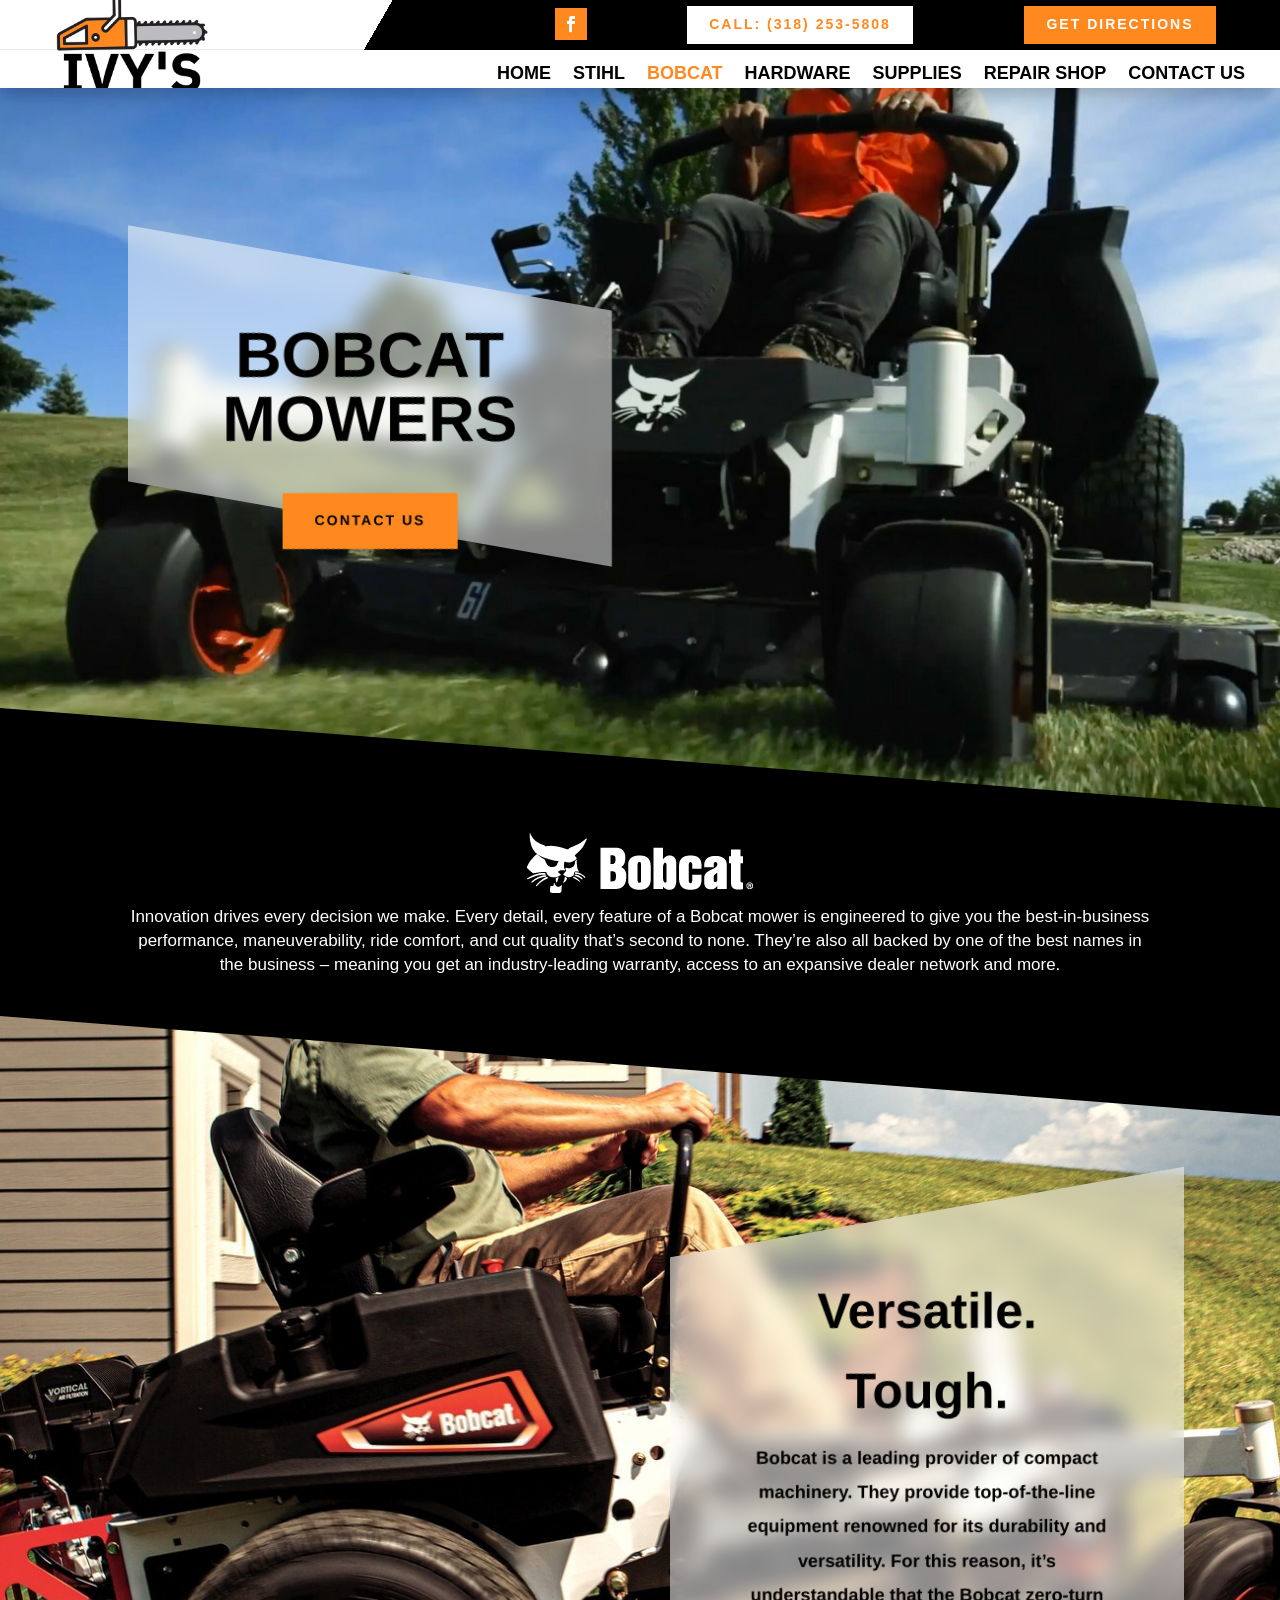
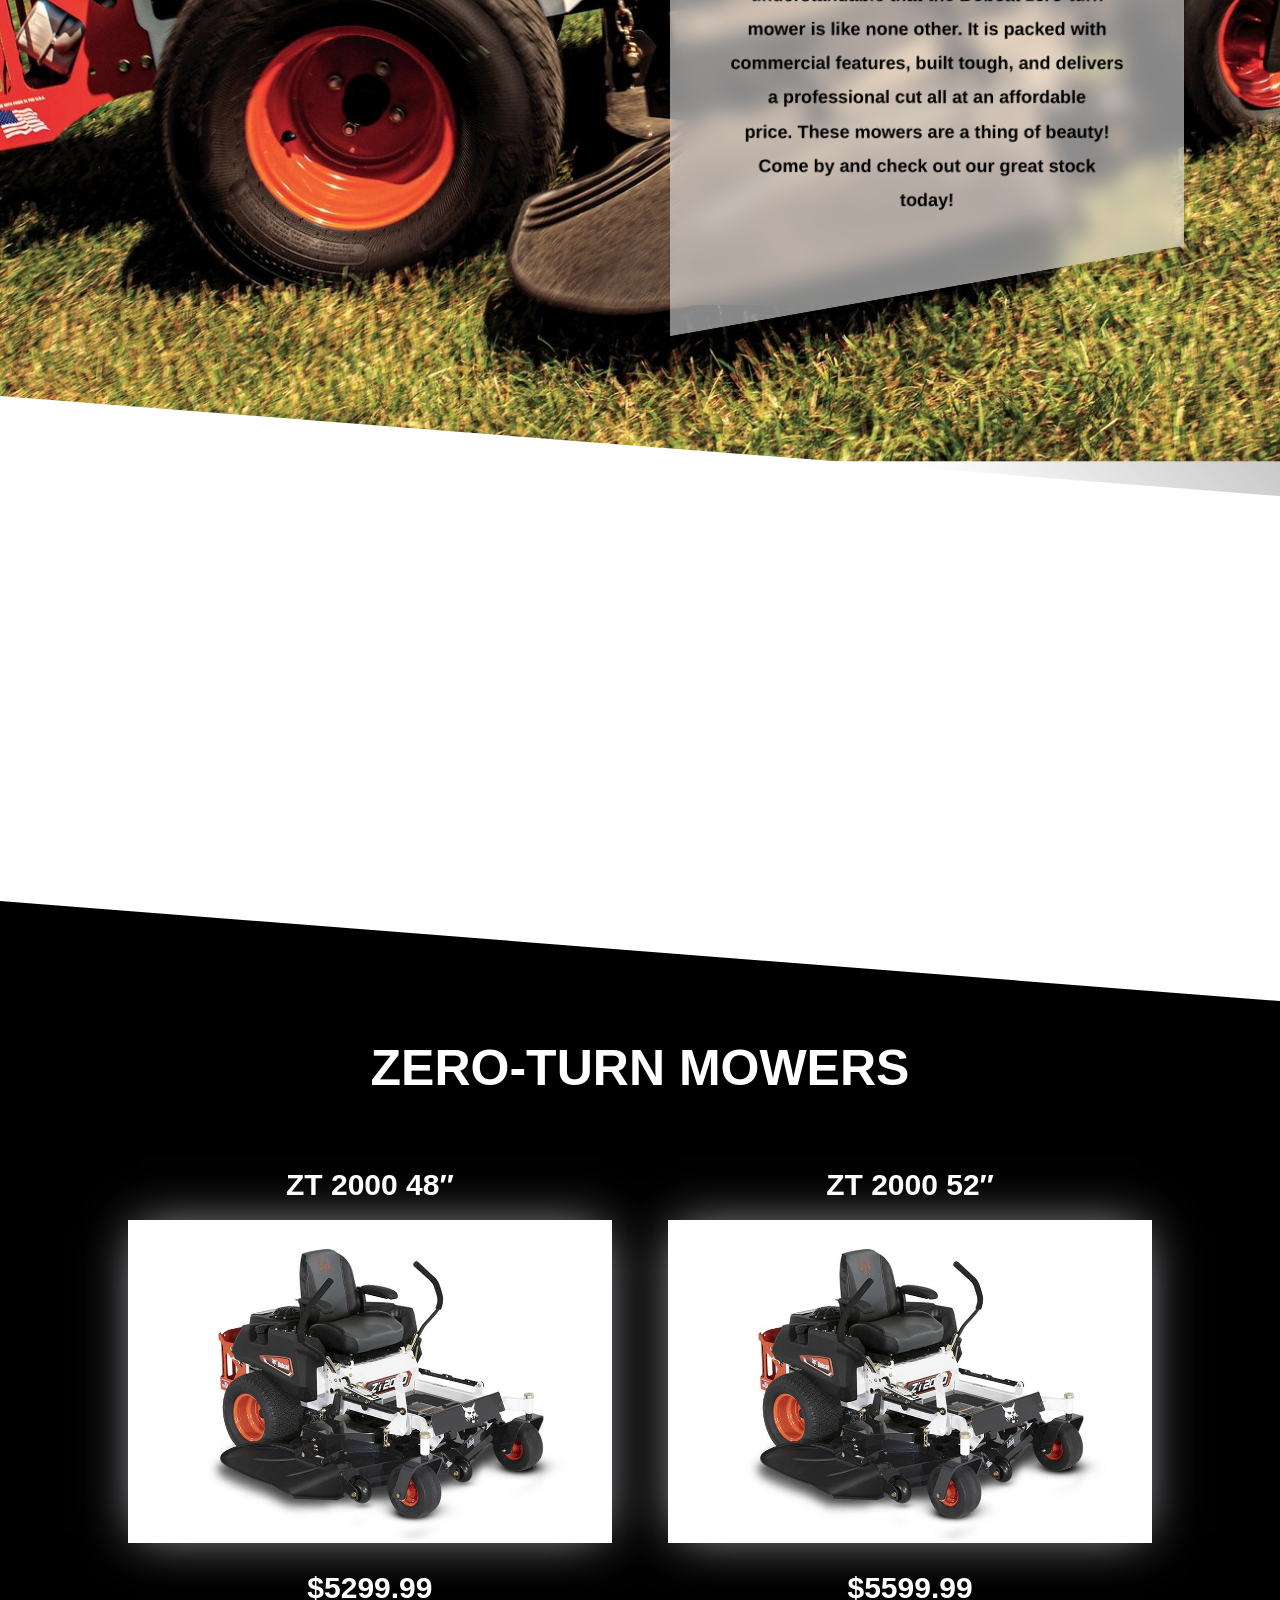
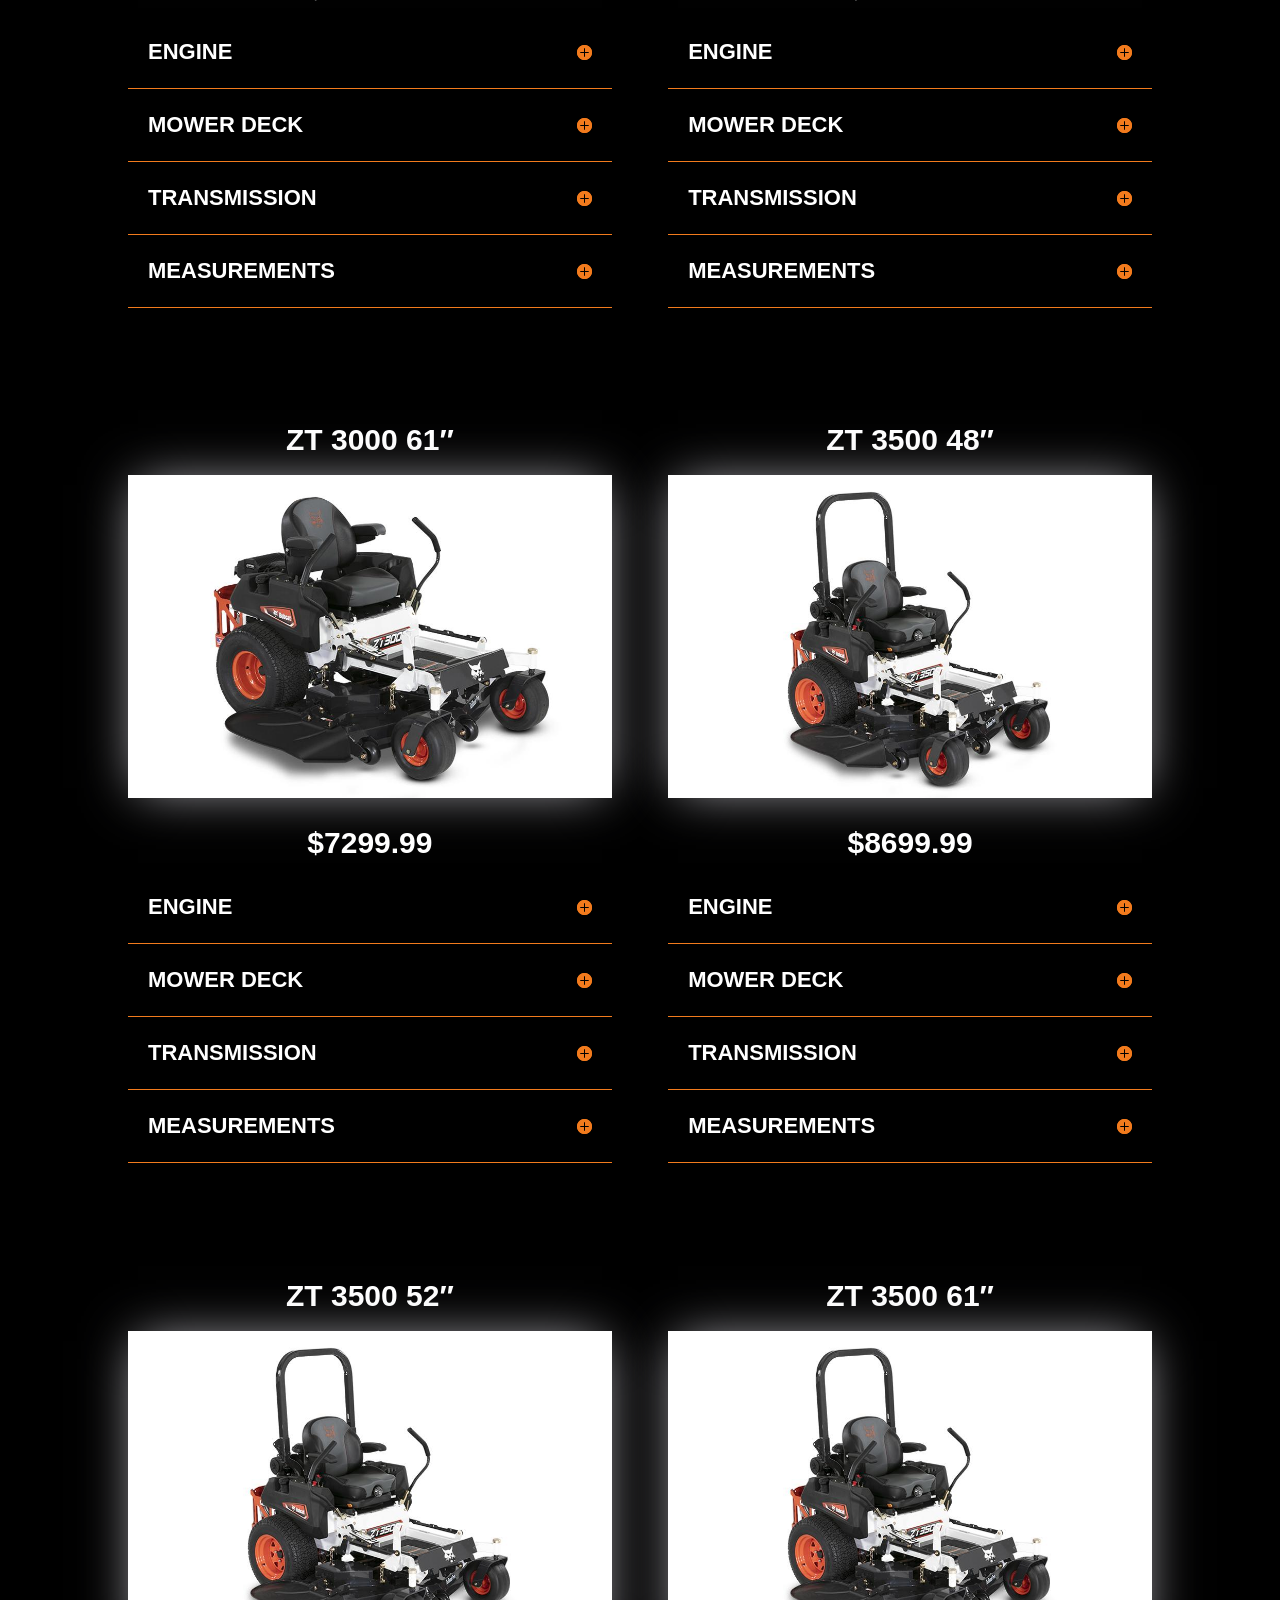
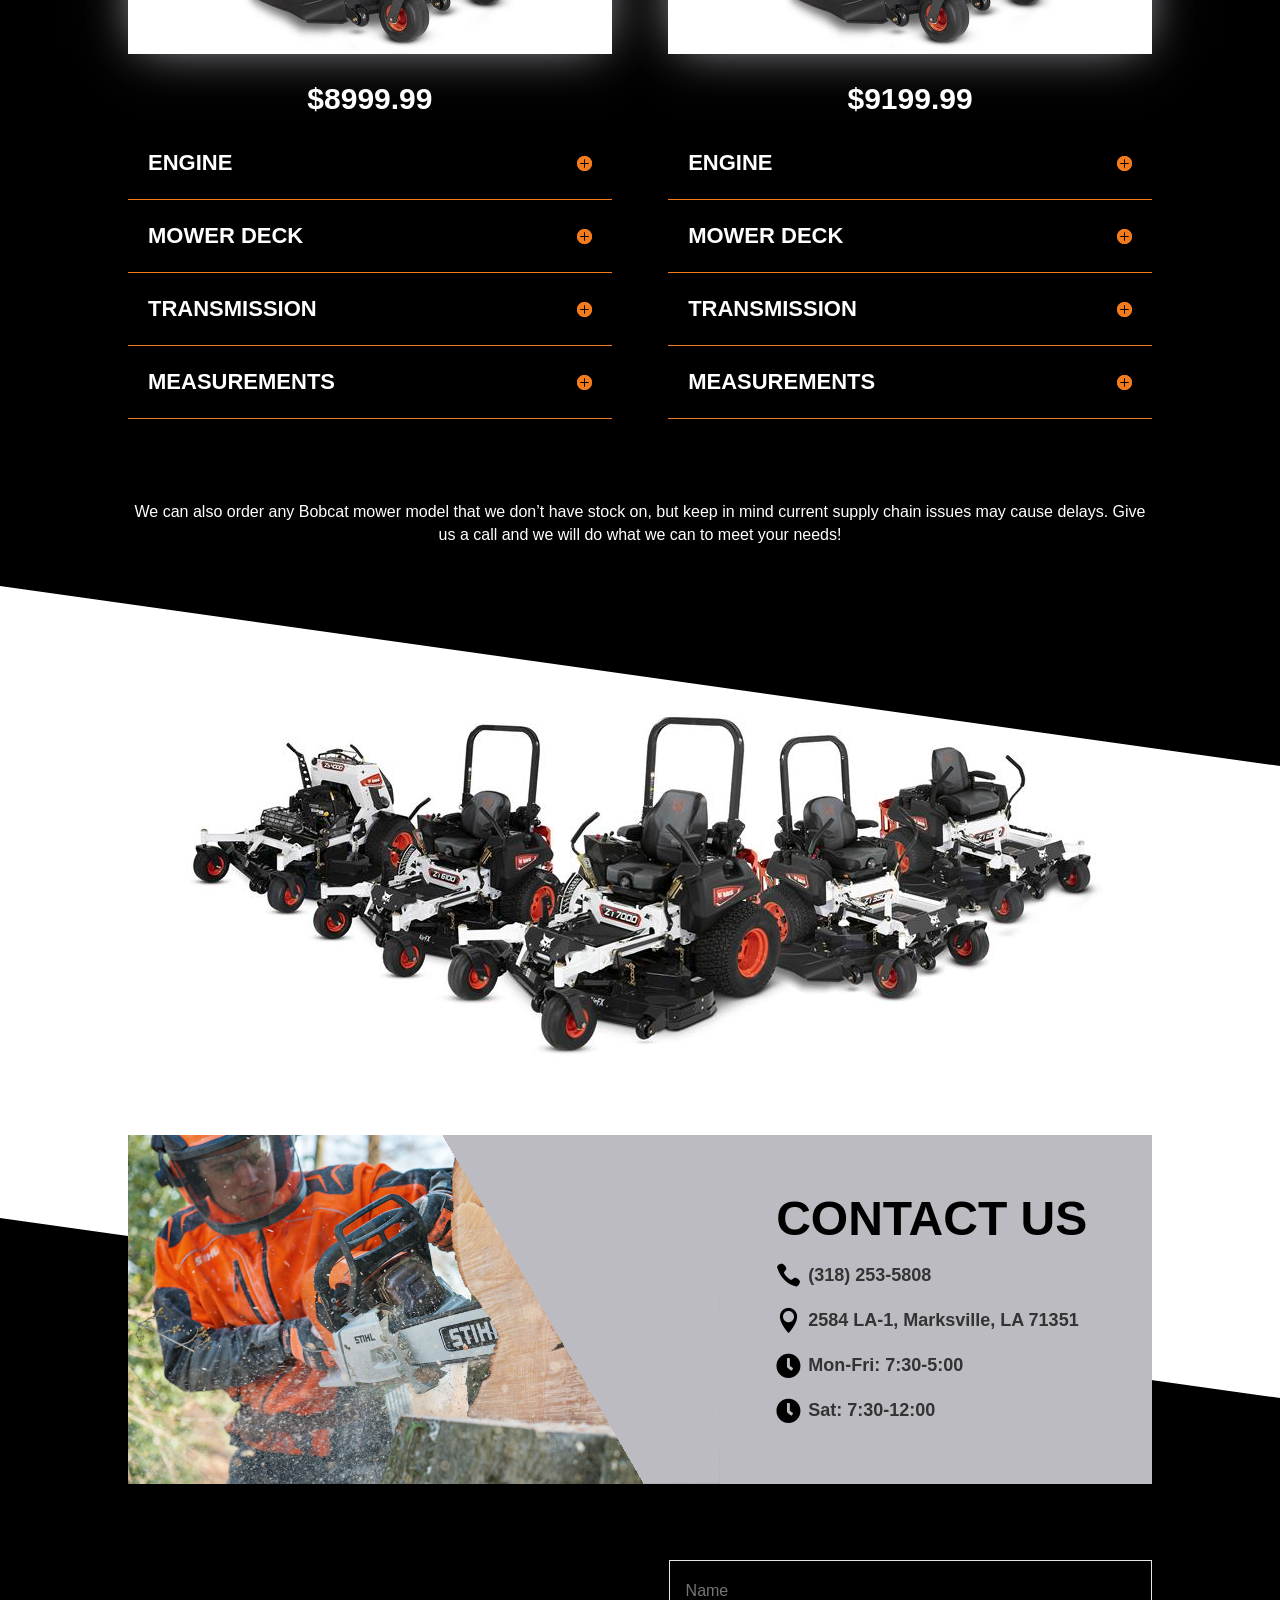
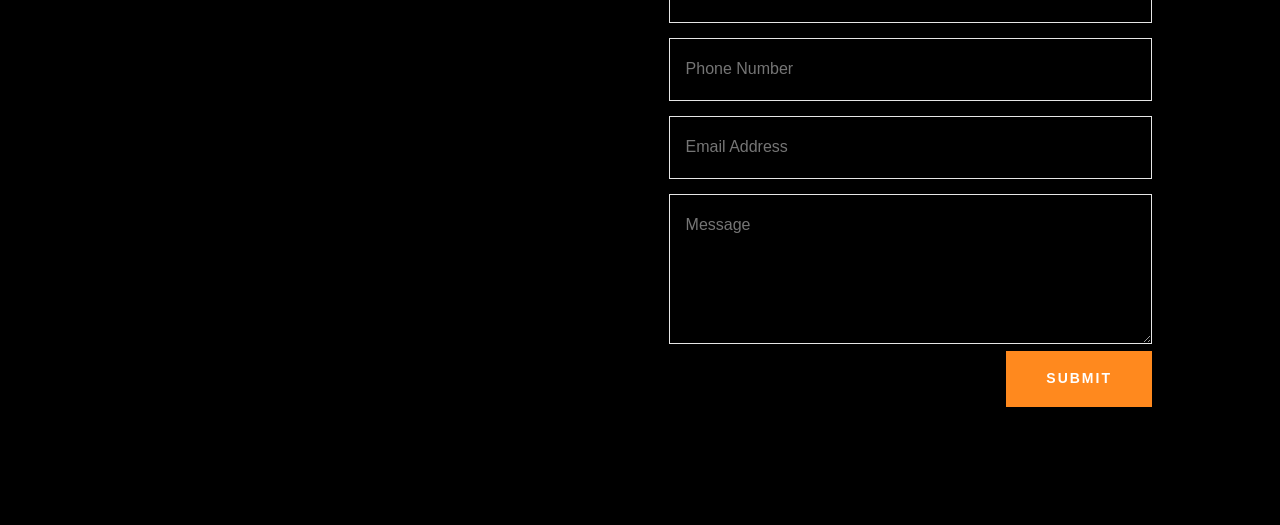
==== commit 98441351: "Add sitemap, robots.txt, structured data, and OG/meta tags Fixes SEO audit findings A4/A5/B6/B7/B9/C" ====
--- a/bobcat/index.html
+++ b/bobcat/index.html
@@ -101,7 +101,16 @@
 <!-- End Google tag (gtag.js) snippet added by Site Kit -->
 
 <meta name="generator" content="WordPress 7.0" />
-<link rel="canonical" href="/bobcat" />
+<link rel="canonical" href="https://ivysla.com/bobcat" />
+<meta name="description" content="Explore Bobcat mowers at Ivy's in Marksville, LA — industry-leading warranty, best-in-business performance, and an expansive dealer network you can trust." />
+<meta property="og:type" content="website" />
+<meta property="og:title" content="Bobcat Mowers | Ivy's Auto and Farm Supply" />
+<meta property="og:description" content="Explore Bobcat mowers at Ivy's in Marksville, LA — industry-leading warranty, best-in-business performance, and an expansive dealer network you can trust." />
+<meta property="og:url" content="https://ivysla.com/bobcat" />
+<meta property="og:image" content="https://ivysla.com/wp-content/uploads/2022/01/1-e1643644791475-1280x720.png" />
+<script type="application/ld+json">
+{"@context":"https://schema.org","@type":"BreadcrumbList","itemListElement":[{"@type":"ListItem","position":1,"name":"Home","item":"https://ivysla.com/"},{"@type":"ListItem","position":2,"name":"Bobcat","item":"https://ivysla.com/bobcat"}]}
+</script>
 
 <meta name="generator" content="Site Kit by Google 1.155.0" /><meta name="viewport" content="width=device-width, initial-scale=1.0, maximum-scale=1.0, user-scalable=0" /><script>
 jQuery(document).ready(function($) {
@@ -131,6 +140,8 @@
 <link rel="stylesheet" id="et-core-unified-390-cached-inline-styles" href="/wp-content/et-cache/390/et-core-unified-390.mina240.css?ver=1781339323" /><link rel="preload" as="style" id="et-core-unified-tb-266-tb-193-deferred-390-cached-inline-styles" href="/wp-content/et-cache/390/et-core-unified-tb-266-tb-193-deferred-390.mind0f1.css?ver=1781339324" onload="this.onload=null;this.rel='stylesheet';" /><link rel='stylesheet' id='mediaelement-css' href='/wp-includes/js/mediaelement/mediaelementplayer-legacy.min1f61.css?ver=4.2.17' media='all' />
 <link rel='stylesheet' id='wp-mediaelement-css' href='/wp-includes/js/mediaelement/wp-mediaelement.min8717.css?ver=7.0' media='all' />
 
+<!-- Found It Lead Capture -->
+<script src="https://www.founditos.com/embed/lead-capture.js" data-account="05e6b645-19cb-4715-9f4c-ed94e61526d9" async></script>
 </head>
 <body class="wp-singular page-template-default page page-id-390 wp-theme-Divi wp-child-theme-Free-DIVI-Child-Theme-by-Pee-Aye-Creative et-tb-has-template et-tb-has-header et-tb-has-footer et_pb_button_helper_class et_cover_background et_pb_gutter windows et_pb_gutters3 et_pb_pagebuilder_layout et_no_sidebar et_divi_theme et-db">
 	<div id="page-container">
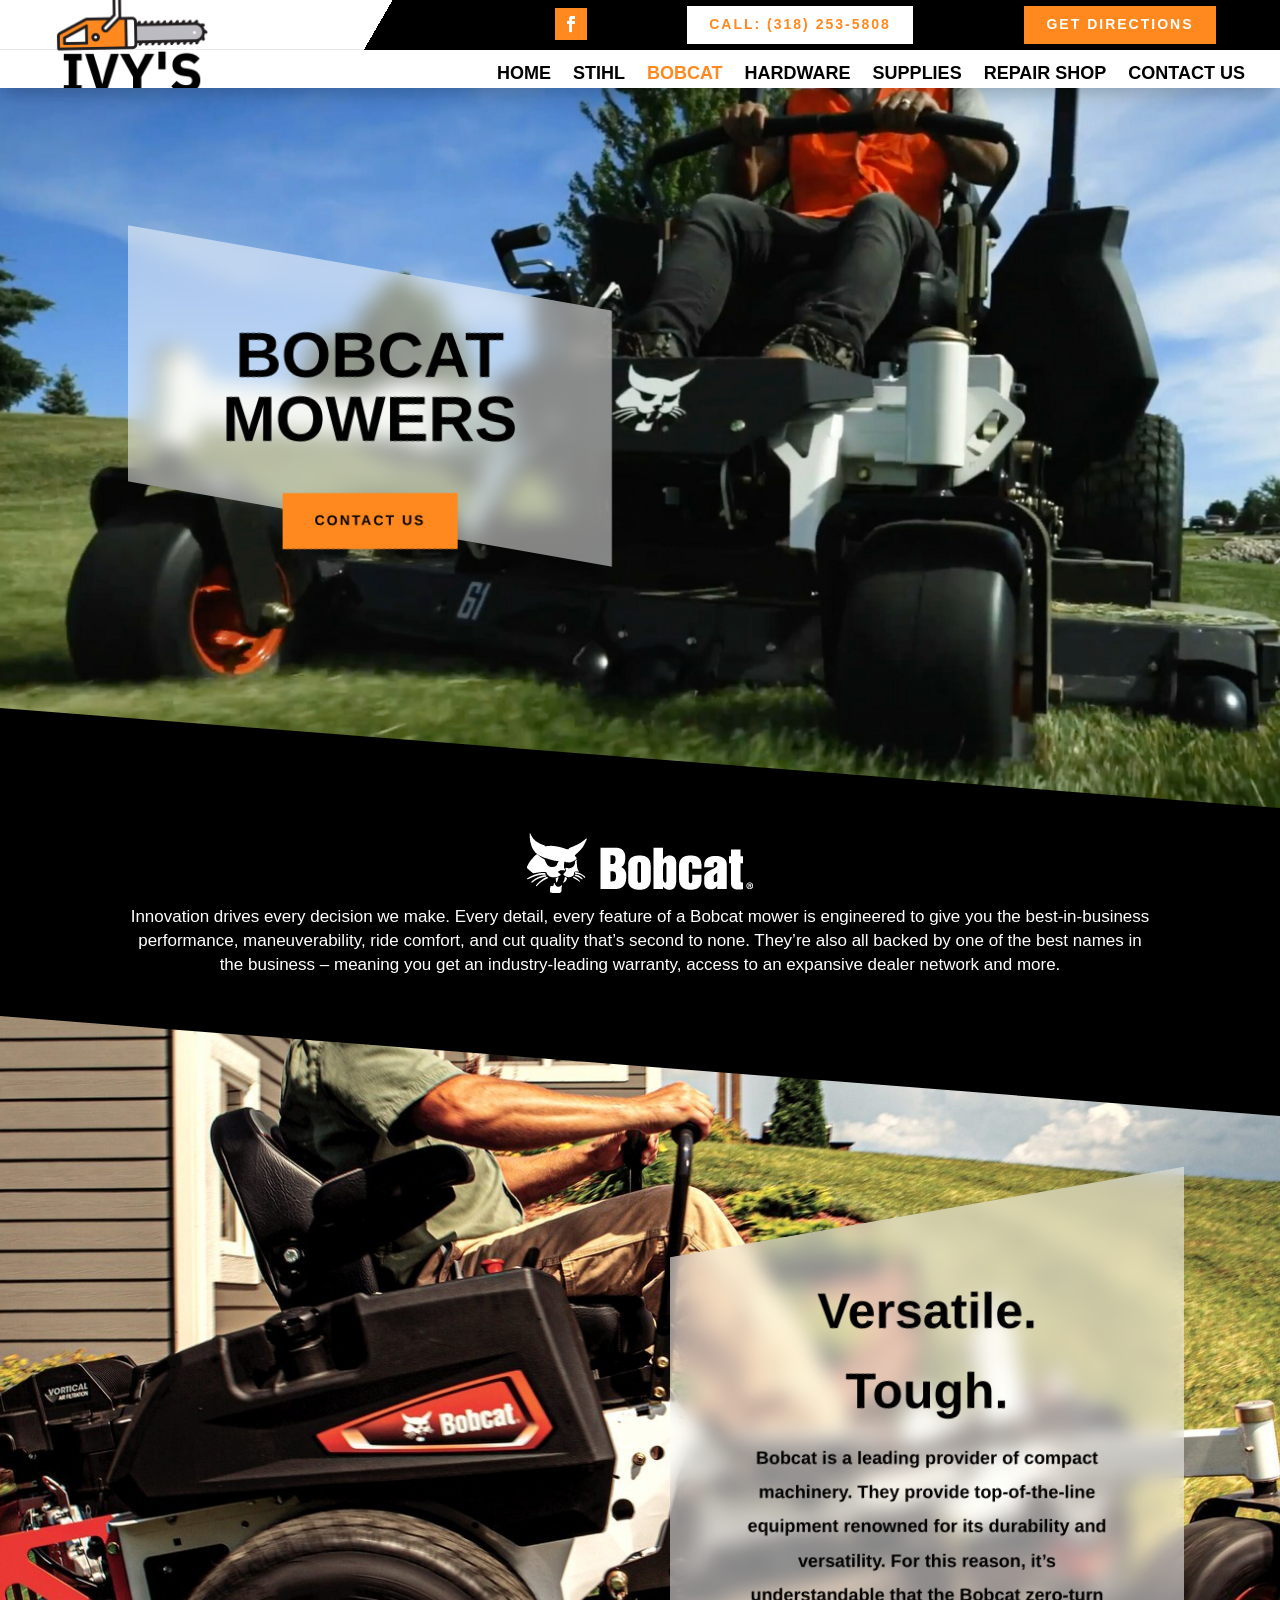
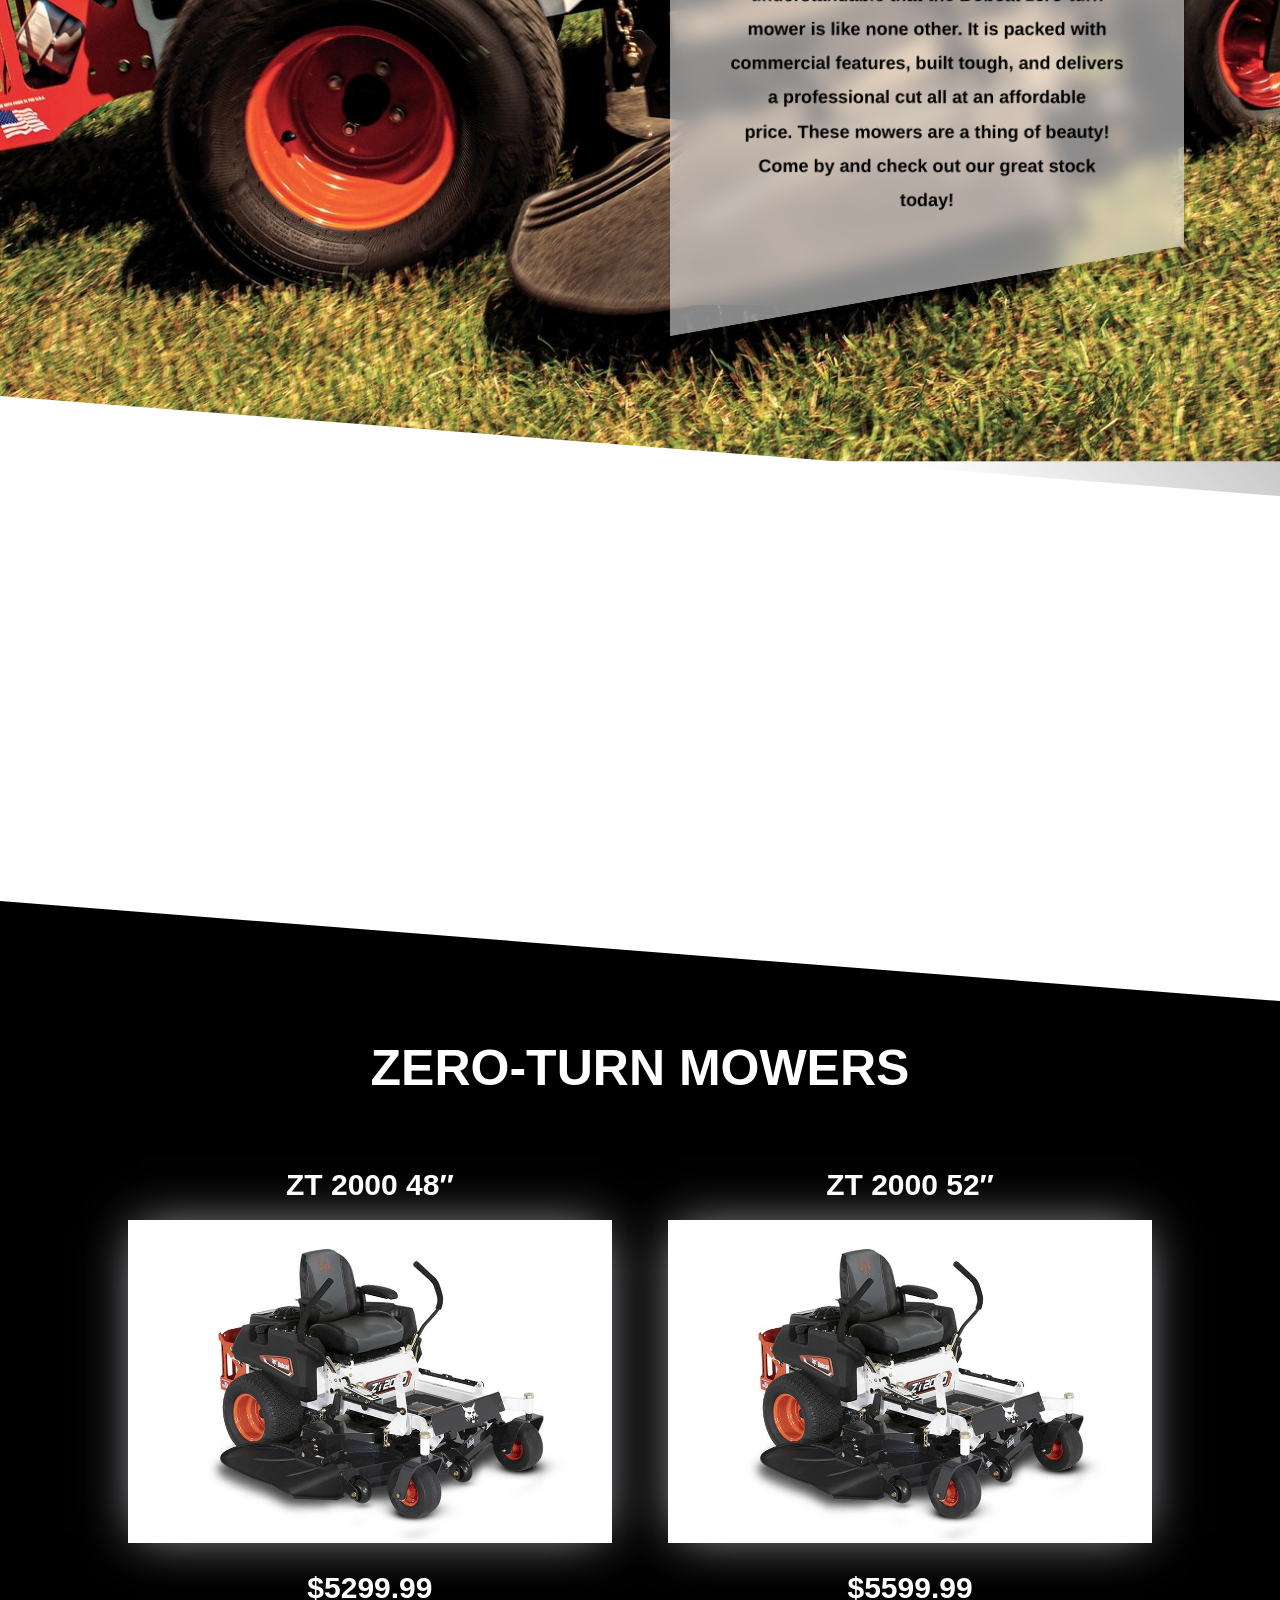
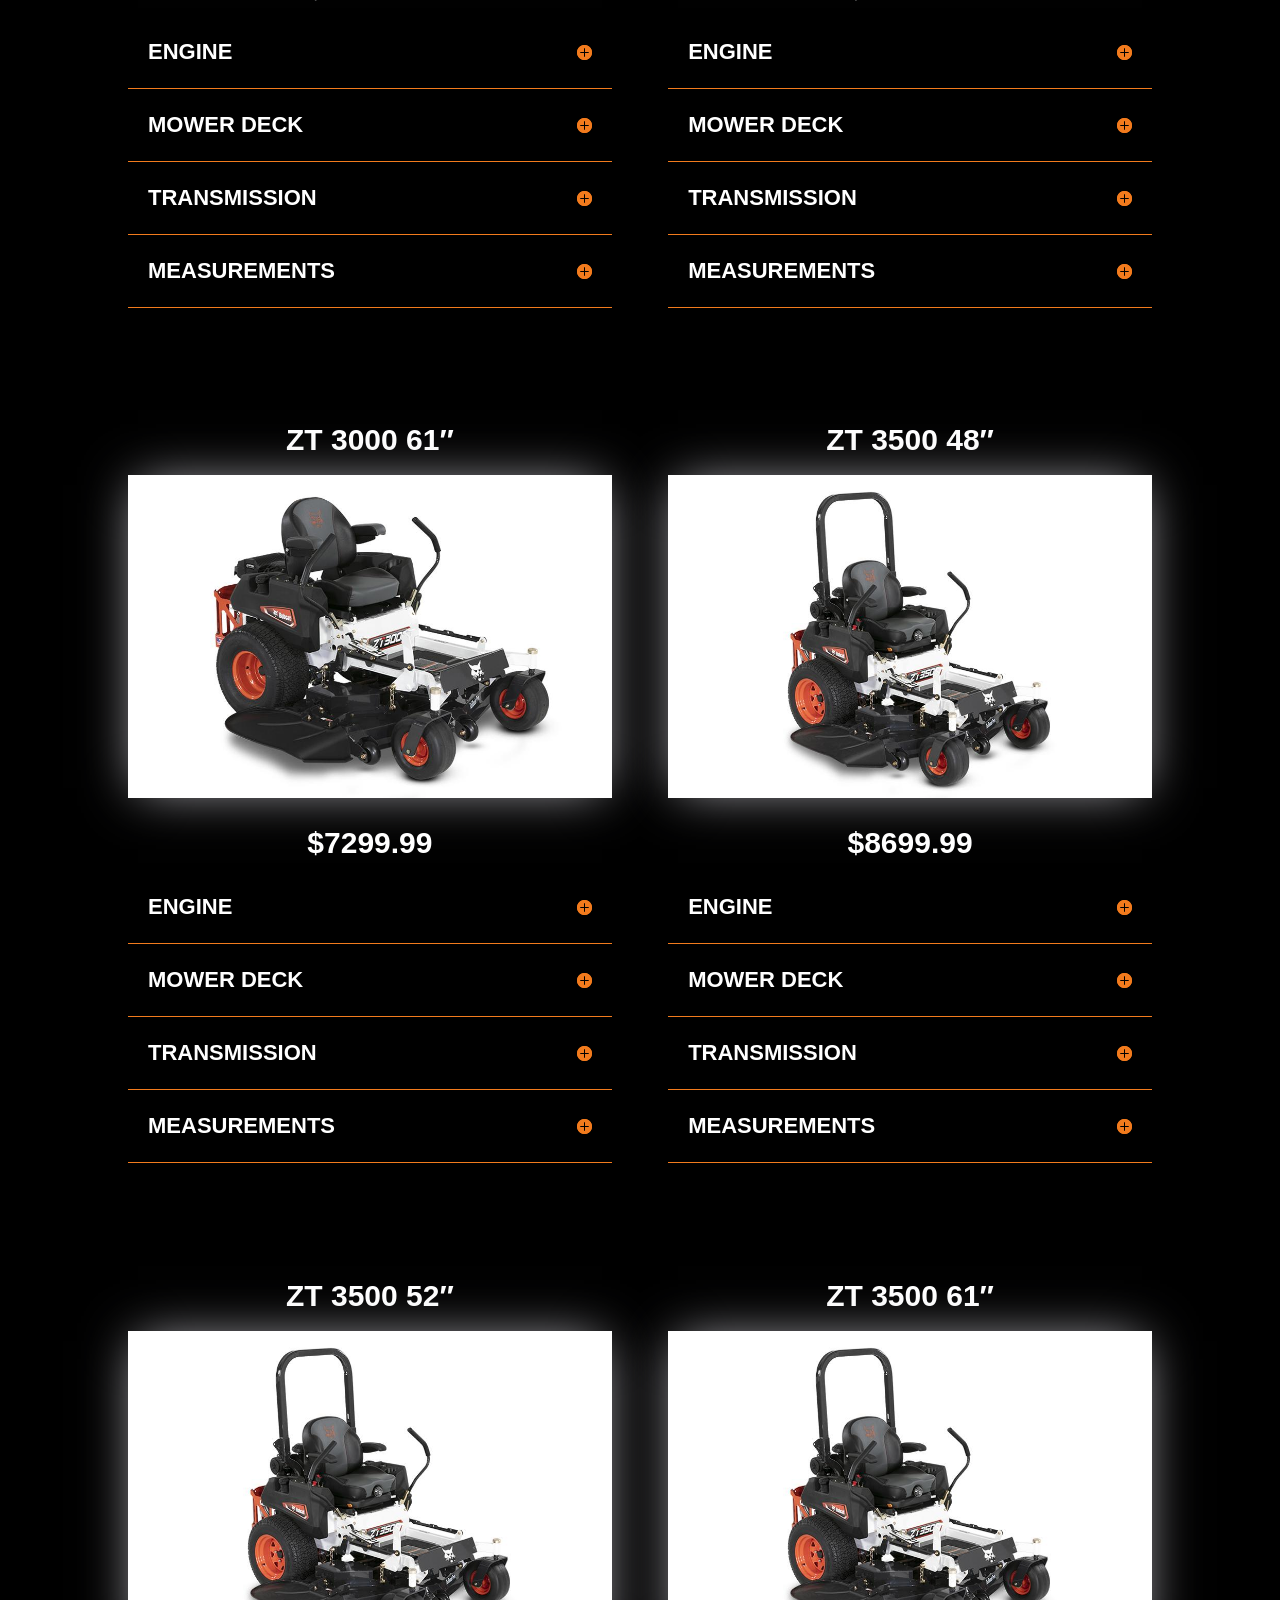
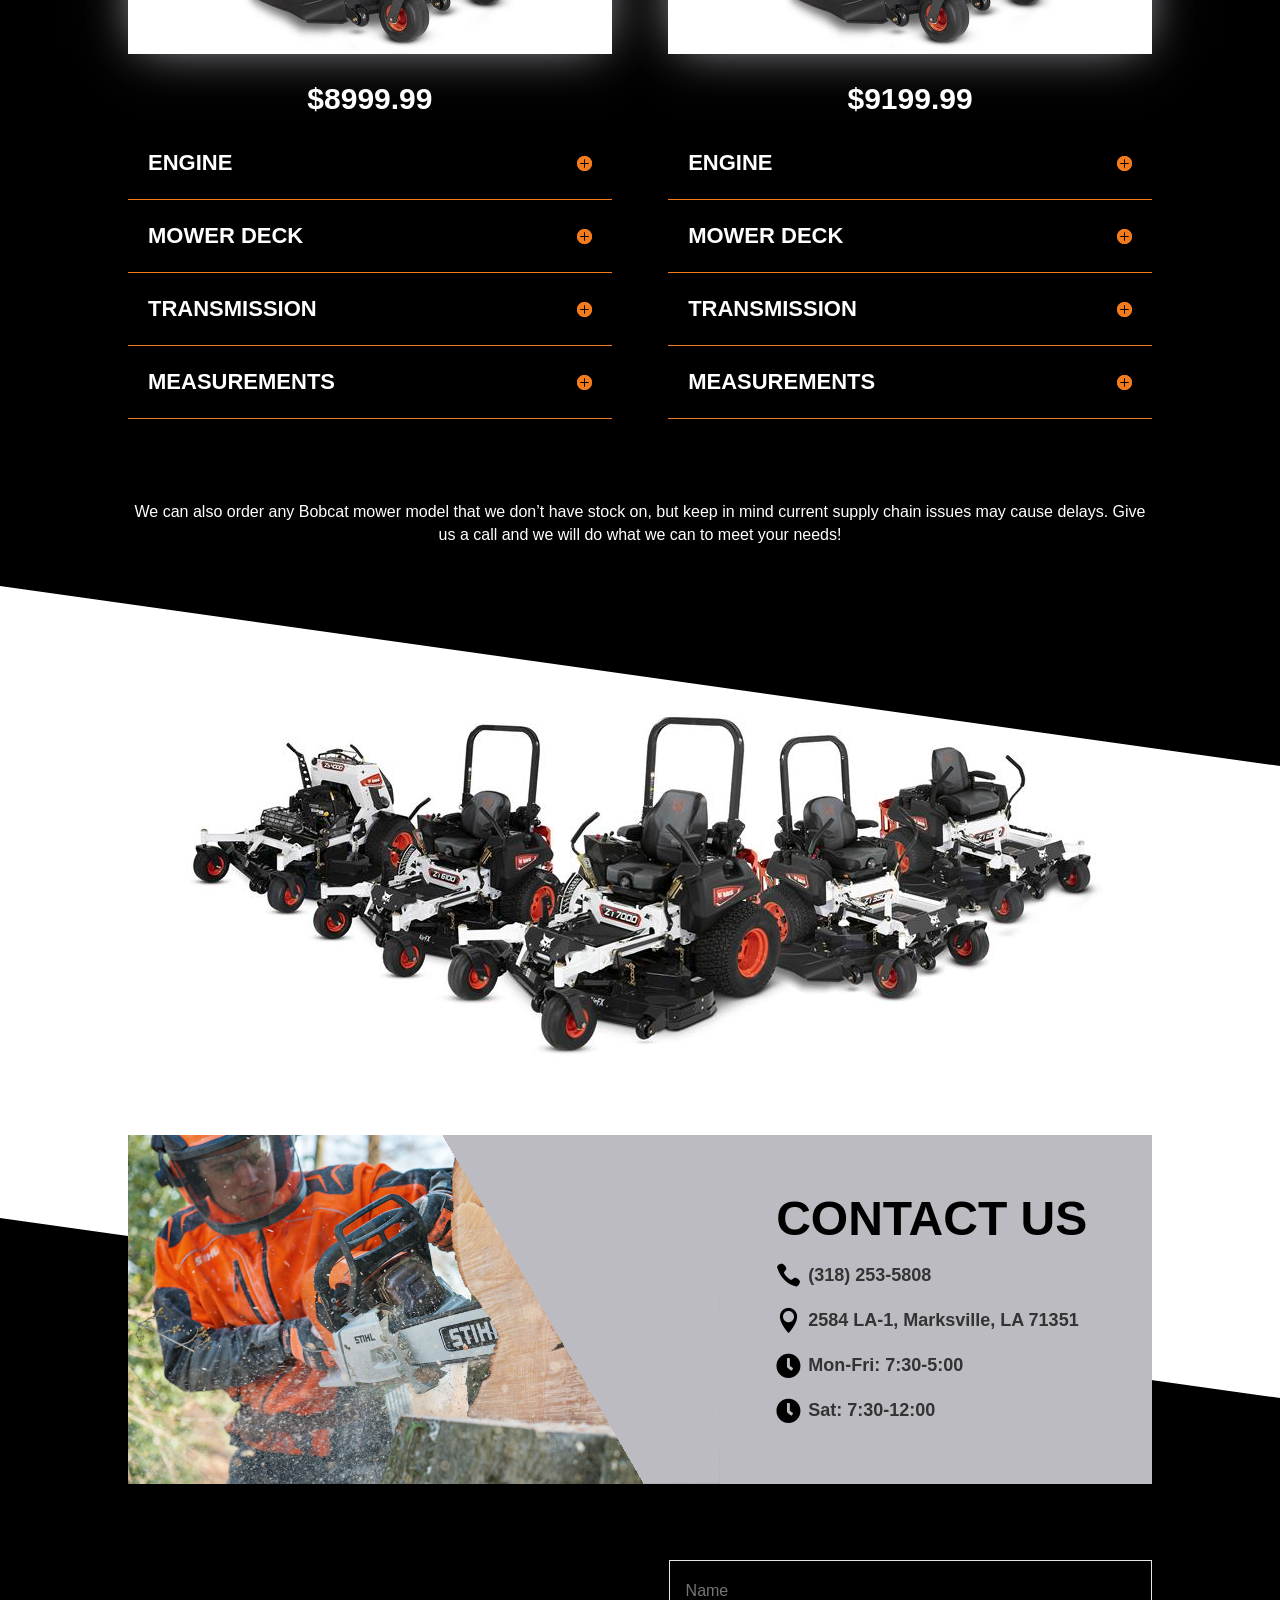
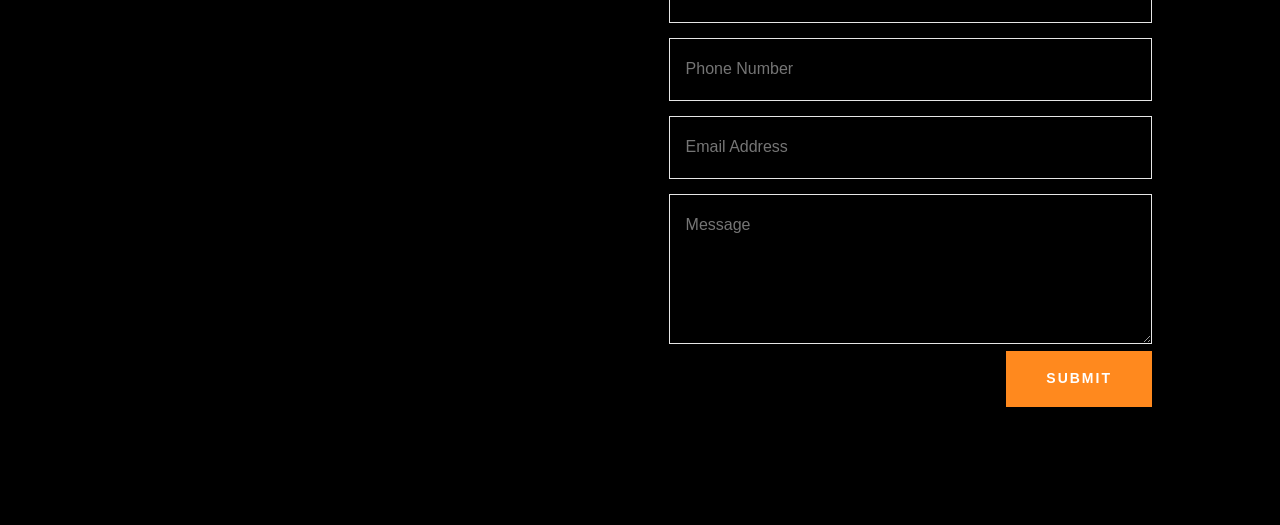
==== commit 342523bd: "Install Vercel Web Analytics # Vercel Web Analytics Installation Report  ## Summary Successfully ins" ====
--- a/bobcat/index.html
+++ b/bobcat/index.html
@@ -142,6 +142,8 @@
 
 <!-- Found It Lead Capture -->
 <script src="https://www.founditos.com/embed/lead-capture.js" data-account="05e6b645-19cb-4715-9f4c-ed94e61526d9" async></script>
+<!-- Vercel Web Analytics -->
+<script defer src="https://cdn.vercel-insights.com/v1/script.js"></script>
 </head>
 <body class="wp-singular page-template-default page page-id-390 wp-theme-Divi wp-child-theme-Free-DIVI-Child-Theme-by-Pee-Aye-Creative et-tb-has-template et-tb-has-header et-tb-has-footer et_pb_button_helper_class et_cover_background et_pb_gutter windows et_pb_gutters3 et_pb_pagebuilder_layout et_no_sidebar et_divi_theme et-db">
 	<div id="page-container">
